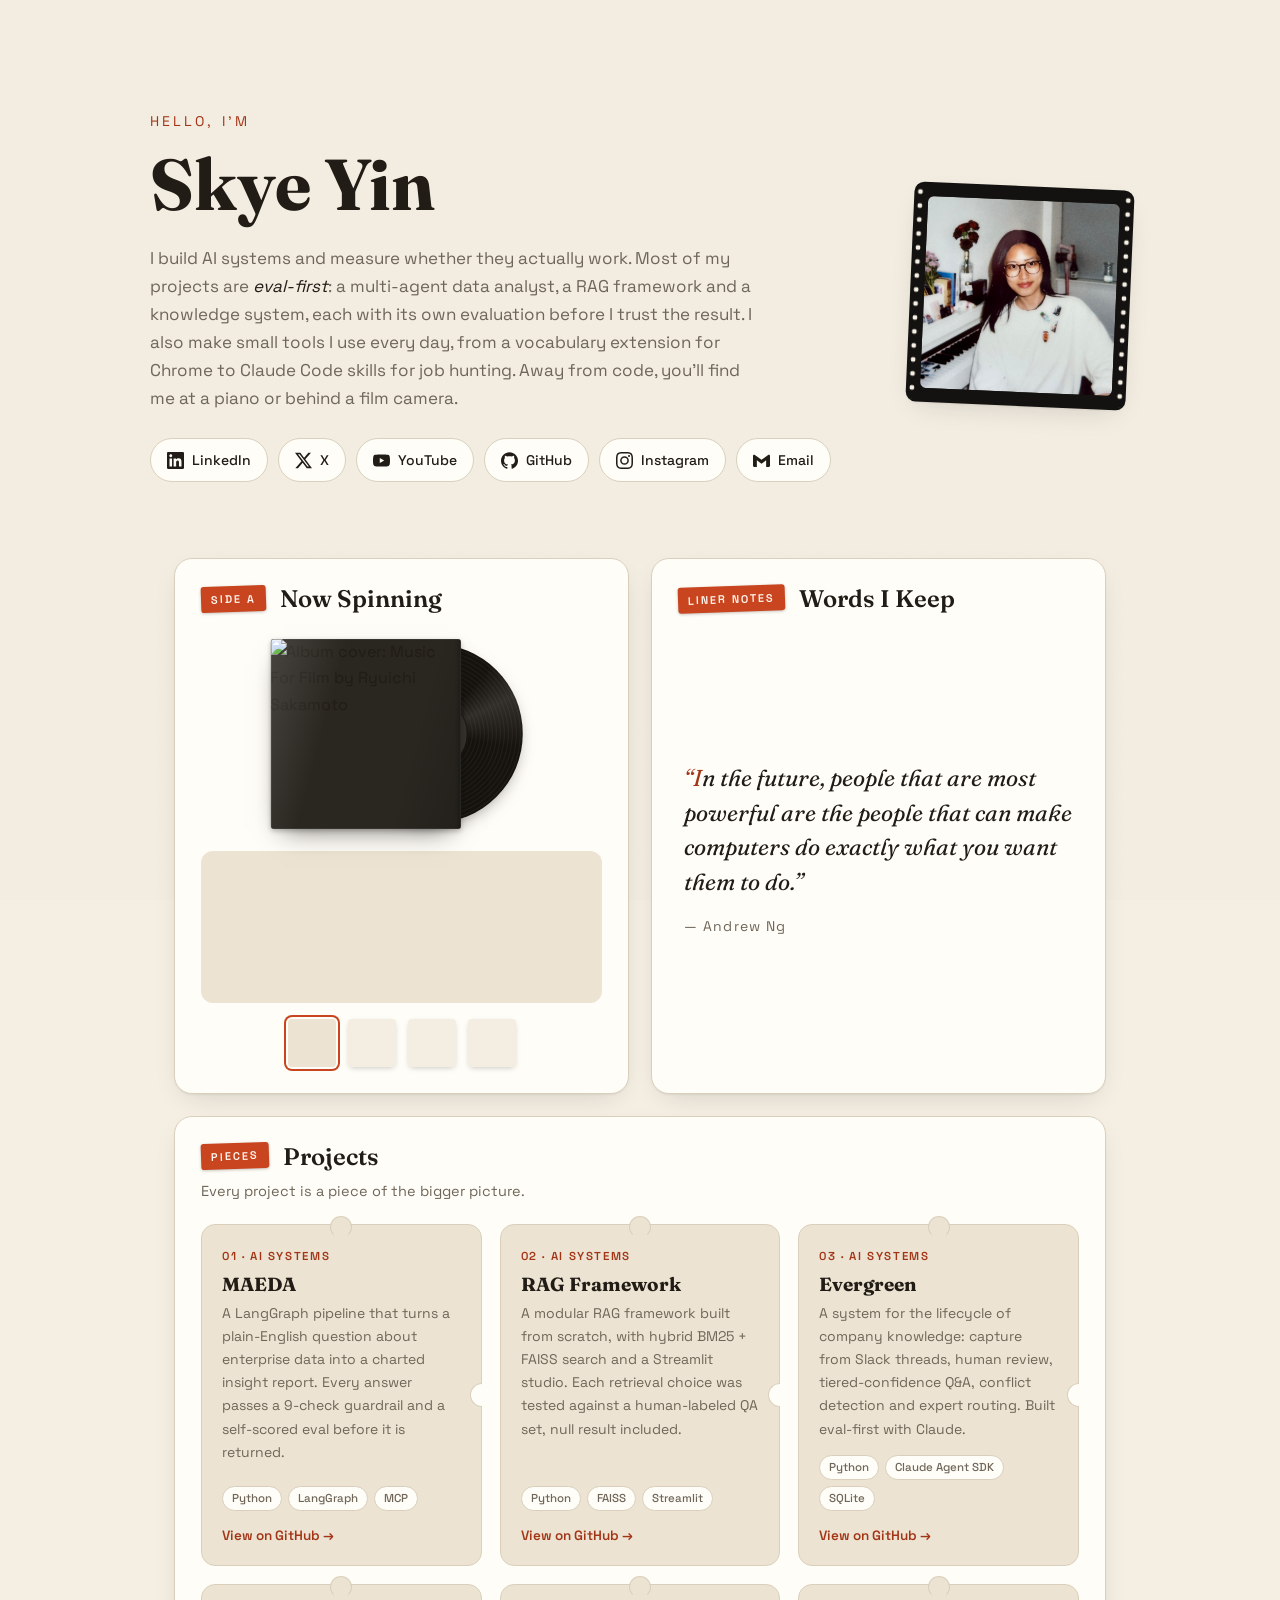
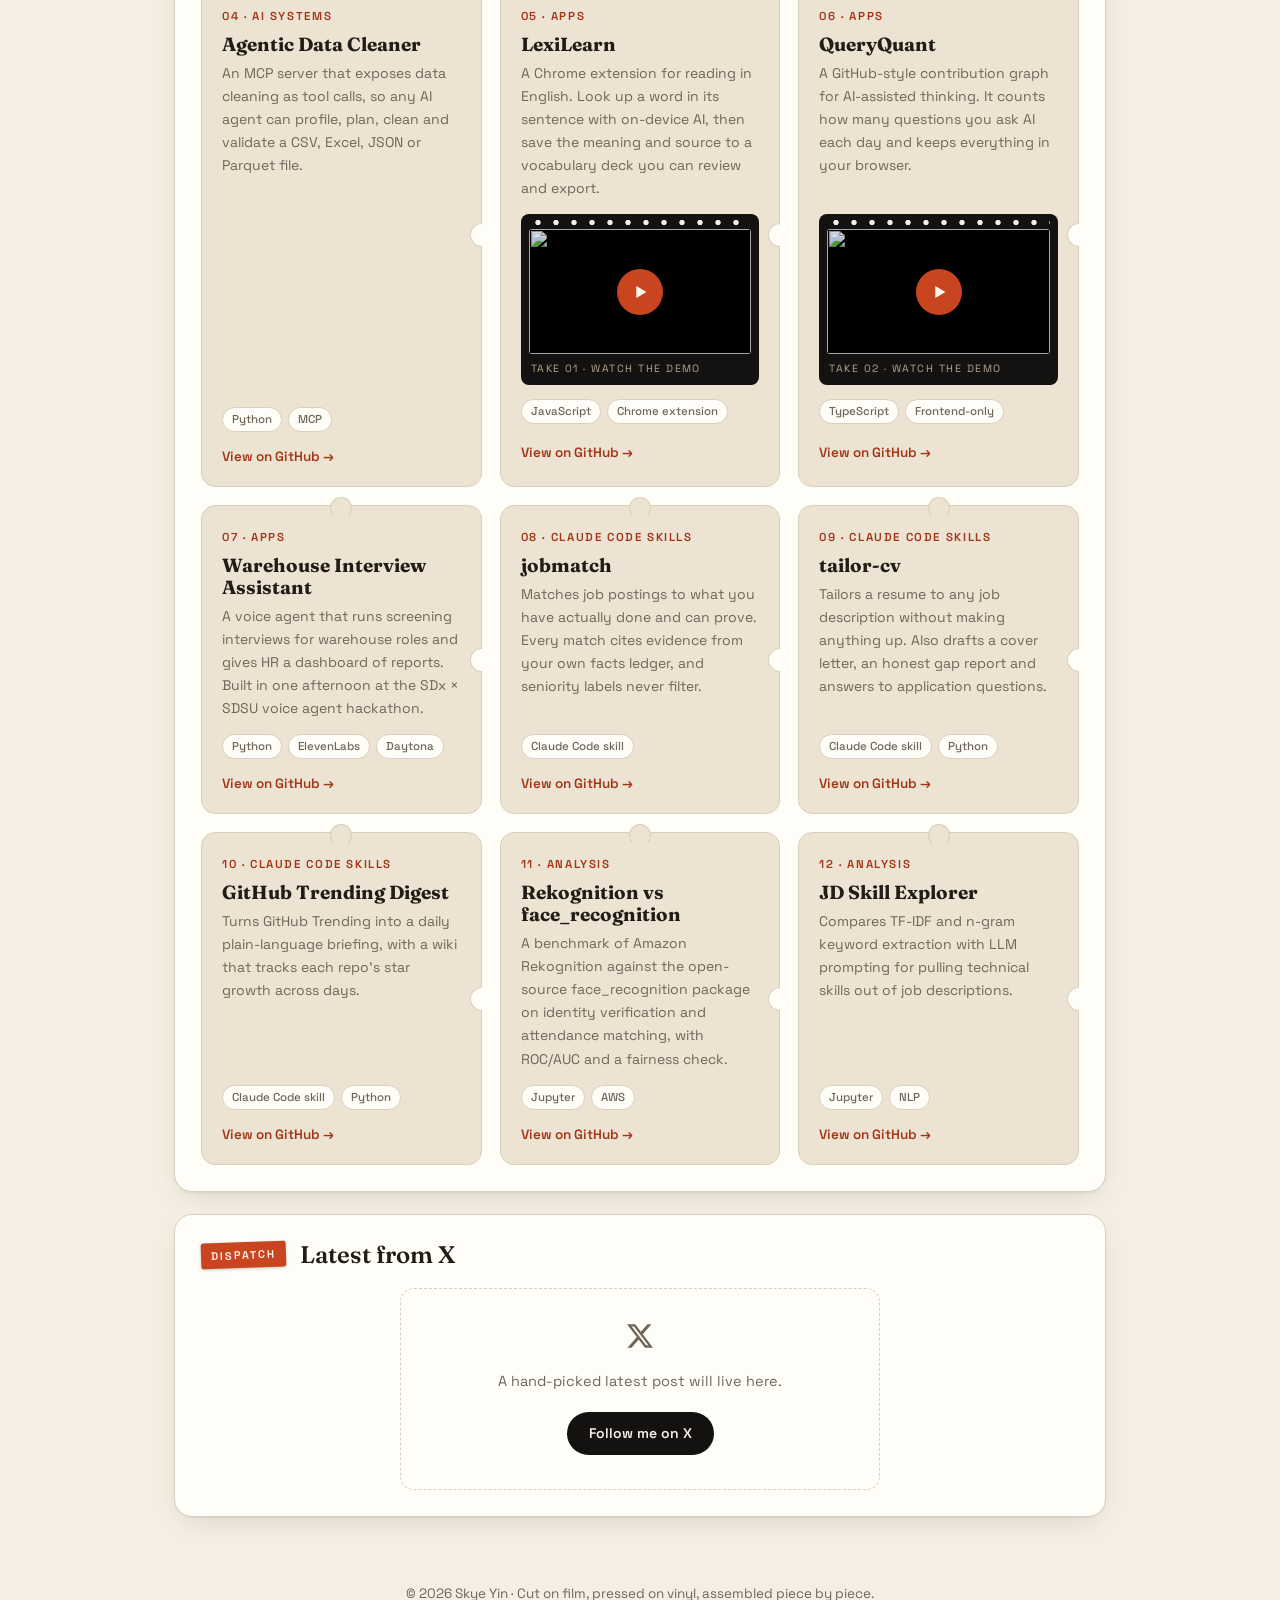
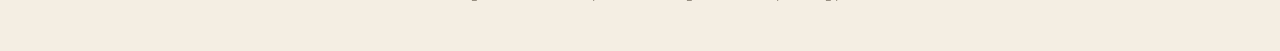
==== index.html @ 6d5aa4b7 "Rewrite bio and move demo videos into their project cards The LexiLearn and QueryQuant demos now sit" ====
<!DOCTYPE html>
<html lang="en">
<head>
  <meta charset="UTF-8">
  <meta name="viewport" content="width=device-width, initial-scale=1.0">
  <title>Skye Yin</title>
  <meta name="description" content="Skye Yin builds eval-first AI systems and small everyday tools. Projects, demo videos and notes.">
  <link rel="preconnect" href="https://fonts.googleapis.com">
  <link rel="preconnect" href="https://fonts.gstatic.com" crossorigin>
  <link rel="preconnect" href="https://i.scdn.co">
  <link href="https://fonts.googleapis.com/css2?family=Fraunces:opsz,wght@9..144,400;9..144,600;9..144,700&family=Space+Grotesk:wght@400;500;600&display=swap" rel="stylesheet">
  <link rel="stylesheet" href="styles.css">
  <link rel="icon" href="data:image/svg+xml,<svg xmlns='http://www.w3.org/2000/svg' viewBox='0 0 100 100'><circle cx='50' cy='50' r='46' fill='%23141210'/><circle cx='50' cy='50' r='16' fill='%23c8451f'/><circle cx='50' cy='50' r='4' fill='%23f4eee3'/></svg>">
</head>
<body>

  <!-- ============ INTRO (minimal, academic-style) ============ -->
  <header class="intro">
    <div class="intro-inner">
      <div class="intro-text">
        <p class="intro-kicker">Hello, I'm</p>
        <h1 class="intro-name">Skye Yin</h1>
        <p class="intro-bio">
          I build AI systems and measure whether they actually work. Most of my
          projects are <em>eval-first</em>: a multi-agent data analyst, a RAG
          framework and a knowledge system, each with its own evaluation before
          I trust the result. I also make small tools I use every day, from a
          vocabulary extension for Chrome to Claude Code skills for job hunting.
          Away from code, you'll find me at a piano or behind a film camera.
        </p>
        <nav class="social-row" aria-label="Social links">
          <a class="social-link" href="https://www.linkedin.com/in/skye-yin/" target="_blank" rel="noopener" aria-label="LinkedIn">
            <svg viewBox="0 0 24 24" aria-hidden="true"><path d="M20.447 20.452h-3.554v-5.569c0-1.328-.027-3.037-1.852-3.037-1.853 0-2.136 1.445-2.136 2.939v5.667H9.351V9h3.414v1.561h.046c.477-.9 1.637-1.85 3.37-1.85 3.601 0 4.267 2.37 4.267 5.455v6.286zM5.337 7.433c-1.144 0-2.063-.926-2.063-2.065 0-1.138.92-2.063 2.063-2.063 1.14 0 2.064.925 2.064 2.063 0 1.139-.925 2.065-2.064 2.065zm1.782 13.019H3.555V9h3.564v11.452zM22.225 0H1.771C.792 0 0 .774 0 1.729v20.542C0 23.227.792 24 1.771 24h20.451C23.2 24 24 23.227 24 22.271V1.729C24 .774 23.2 0 22.225 0z"/></svg>
            <span>LinkedIn</span>
          </a>
          <a class="social-link" href="https://x.com/SkyeYin91895" target="_blank" rel="noopener" aria-label="X (Twitter)">
            <svg viewBox="0 0 24 24" aria-hidden="true"><path d="M18.901 1.153h3.68l-8.04 9.19L24 22.846h-7.406l-5.8-7.584-6.638 7.584H.474l8.6-9.83L0 1.154h7.594l5.243 6.932ZM17.61 20.644h2.039L6.486 3.24H4.298Z"/></svg>
            <span>X</span>
          </a>
          <a class="social-link" href="https://www.youtube.com/@skyefilmcomposer" target="_blank" rel="noopener" aria-label="YouTube">
            <svg viewBox="0 0 24 24" aria-hidden="true"><path d="M23.498 6.186a3.016 3.016 0 0 0-2.122-2.136C19.505 3.545 12 3.545 12 3.545s-7.505 0-9.377.505A3.017 3.017 0 0 0 .502 6.186C0 8.07 0 12 0 12s0 3.93.502 5.814a3.016 3.016 0 0 0 2.122 2.136c1.871.505 9.376.505 9.376.505s7.505 0 9.377-.505a3.015 3.015 0 0 0 2.122-2.136C24 15.93 24 12 24 12s0-3.93-.502-5.814zM9.545 15.568V8.432L15.818 12l-6.273 3.568z"/></svg>
            <span>YouTube</span>
          </a>
          <a class="social-link" href="https://github.com/UrBaneee" target="_blank" rel="noopener" aria-label="GitHub">
            <svg viewBox="0 0 24 24" aria-hidden="true"><path d="M12 .297c-6.63 0-12 5.373-12 12 0 5.303 3.438 9.8 8.205 11.385.6.113.82-.258.82-.577 0-.285-.01-1.04-.015-2.04-3.338.724-4.042-1.61-4.042-1.61C4.422 18.07 3.633 17.7 3.633 17.7c-1.087-.744.084-.729.084-.729 1.205.084 1.838 1.236 1.838 1.236 1.07 1.835 2.809 1.305 3.495.998.108-.776.417-1.305.76-1.605-2.665-.3-5.466-1.332-5.466-5.93 0-1.31.465-2.38 1.235-3.22-.135-.303-.54-1.523.105-3.176 0 0 1.005-.322 3.3 1.23.96-.267 1.98-.399 3-.405 1.02.006 2.04.138 3 .405 2.28-1.552 3.285-1.23 3.285-1.23.645 1.653.24 2.873.12 3.176.765.84 1.23 1.91 1.23 3.22 0 4.61-2.805 5.625-5.475 5.92.42.36.81 1.096.81 2.22 0 1.606-.015 2.896-.015 3.286 0 .315.21.69.825.57C20.565 22.092 24 17.592 24 12.297c0-6.627-5.373-12-12-12"/></svg>
            <span>GitHub</span>
          </a>
          <a class="social-link" href="https://www.instagram.com/skye_filmjournal/" target="_blank" rel="noopener" aria-label="Instagram">
            <svg viewBox="0 0 24 24" aria-hidden="true"><path d="M12 2.163c3.204 0 3.584.012 4.85.07 3.252.148 4.771 1.691 4.919 4.919.058 1.265.069 1.645.069 4.849 0 3.205-.012 3.584-.069 4.849-.149 3.225-1.664 4.771-4.919 4.919-1.266.058-1.644.07-4.85.07-3.204 0-3.584-.012-4.849-.07-3.26-.149-4.771-1.699-4.919-4.92-.058-1.265-.07-1.644-.07-4.849 0-3.204.013-3.583.07-4.849.149-3.227 1.664-4.771 4.919-4.919 1.266-.057 1.645-.069 4.849-.069zm0-2.163c-3.259 0-3.667.014-4.947.072-4.358.2-6.78 2.618-6.98 6.98-.059 1.281-.073 1.689-.073 4.948 0 3.259.014 3.668.072 4.948.2 4.358 2.618 6.78 6.98 6.98 1.281.058 1.689.072 4.948.072 3.259 0 3.668-.014 4.948-.072 4.354-.2 6.782-2.618 6.979-6.98.059-1.28.073-1.689.073-4.948 0-3.259-.014-3.667-.072-4.947-.196-4.354-2.617-6.78-6.979-6.98-1.281-.059-1.69-.073-4.949-.073zM12 5.838a6.162 6.162 0 1 0 0 12.324 6.162 6.162 0 0 0 0-12.324zm0 10.162a4 4 0 1 1 0-8 4 4 0 0 1 0 8zm6.406-11.845a1.44 1.44 0 1 0 0 2.881 1.44 1.44 0 0 0 0-2.881z"/></svg>
            <span>Instagram</span>
          </a>
          <a class="social-link" href="mailto:tianyi.yin@outlook.com" aria-label="Email">
            <svg viewBox="0 0 24 24" aria-hidden="true"><path d="M24 5.457v13.909c0 .904-.732 1.636-1.636 1.636h-3.819V11.73L12 16.64l-6.545-4.91v9.273H1.636A1.636 1.636 0 0 1 0 19.366V5.457c0-.904.732-1.636 1.636-1.636h.541L12 11.095l9.823-7.274h.541c.904 0 1.636.732 1.636 1.636z"/></svg>
            <span>Email</span>
          </a>
        </nav>
      </div>
      <div class="intro-portrait">
        <div class="portrait-frame">
          <img src="portrait.jpg" alt="Skye Yin">
        </div>
      </div>
    </div>
  </header>

  <!-- ============ BENTO GRID ============ -->
  <main class="bento">

    <!-- Vinyl record -->
    <section class="card card-vinyl reveal" aria-labelledby="vinyl-title">
      <div class="card-label">
        <span class="label-tape">SIDE A</span>
        <h2 id="vinyl-title">Now Spinning</h2>
      </div>
      <div class="record" id="record">
        <div class="record-slot" aria-hidden="true">
          <div class="vinyl">
            <div class="vinyl-sheen"></div>
            <div class="vinyl-label" id="vinyl-label"></div>
            <div class="vinyl-hole"></div>
          </div>
        </div>
        <div class="record-sleeve">
          <img id="record-cover" src="https://i.scdn.co/image/ab67616d0000b2737f93d0fcc5852192890f7918" alt="Album cover: Music For Film by Ryuichi Sakamoto" width="640" height="640">
        </div>
      </div>
      <div class="spotify-frame">
        <div id="spotify-embed"></div>
      </div>
      <div class="crate" id="crate" role="group" aria-label="Pick a record from the crate"></div>
    </section>

    <!-- Quote card -->
    <section class="card card-quote reveal" aria-labelledby="quote-title">
      <div class="card-label">
        <span class="label-tape">LINER NOTES</span>
        <h2 id="quote-title">Words I Keep</h2>
      </div>
      <blockquote class="quote">
        <p>&ldquo;In the future, people that are most powerful are the people that can make computers do exactly what you want them to do.&rdquo;</p>
        <cite>— Andrew Ng</cite>
      </blockquote>
    </section>

    <!-- Puzzle projects (spans full width) -->
    <section class="card card-projects reveal" aria-labelledby="projects-title">
      <div class="card-label">
        <span class="label-tape">PIECES</span>
        <h2 id="projects-title">Projects</h2>
      </div>
      <p class="projects-hint">Every project is a piece of the bigger picture.</p>
      <div class="puzzle-grid">
        <a class="puzzle-piece" href="https://github.com/UrBaneee/MAEDA" target="_blank" rel="noopener">
          <span class="piece-index">01 · AI Systems</span>
          <h3>MAEDA</h3>
          <p>A LangGraph pipeline that turns a plain-English question about enterprise data into a charted insight report. Every answer passes a 9-check guardrail and a self-scored eval before it is returned.</p>
          <ul class="piece-tags"><li>Python</li><li>LangGraph</li><li>MCP</li></ul>
          <span class="piece-cta">View on GitHub →</span>
        </a>
        <a class="puzzle-piece" href="https://github.com/UrBaneee/rag-framework" target="_blank" rel="noopener">
          <span class="piece-index">02 · AI Systems</span>
          <h3>RAG Framework</h3>
          <p>A modular RAG framework built from scratch, with hybrid BM25 + FAISS search and a Streamlit studio. Each retrieval choice was tested against a human-labeled QA set, null result included.</p>
          <ul class="piece-tags"><li>Python</li><li>FAISS</li><li>Streamlit</li></ul>
          <span class="piece-cta">View on GitHub →</span>
        </a>
        <a class="puzzle-piece" href="https://github.com/UrBaneee/Evergreen" target="_blank" rel="noopener">
          <span class="piece-index">03 · AI Systems</span>
          <h3>Evergreen</h3>
          <p>A system for the lifecycle of company knowledge: capture from Slack threads, human review, tiered-confidence Q&amp;A, conflict detection and expert routing. Built eval-first with Claude.</p>
          <ul class="piece-tags"><li>Python</li><li>Claude Agent SDK</li><li>SQLite</li></ul>
          <span class="piece-cta">View on GitHub →</span>
        </a>
        <a class="puzzle-piece" href="https://github.com/UrBaneee/agentic-data-cleaner-v2" target="_blank" rel="noopener">
          <span class="piece-index">04 · AI Systems</span>
          <h3>Agentic Data Cleaner</h3>
          <p>An MCP server that exposes data cleaning as tool calls, so any AI agent can profile, plan, clean and validate a CSV, Excel, JSON or Parquet file.</p>
          <ul class="piece-tags"><li>Python</li><li>MCP</li></ul>
          <span class="piece-cta">View on GitHub →</span>
        </a>
        <article class="puzzle-piece has-video">
          <span class="piece-index">05 · Apps</span>
          <h3>LexiLearn</h3>
          <p>A Chrome extension for reading in English. Look up a word in its sentence with on-device AI, then save the meaning and source to a vocabulary deck you can review and export.</p>
          <button type="button" class="piece-video" data-video="janSgbKTwv8" data-caption="TAKE 01 · LexiLearn" aria-label="Watch the LexiLearn demo video">
            <span class="film-holes film-holes-sm" aria-hidden="true"></span>
            <span class="piece-video-frame">
              <img src="https://i.ytimg.com/vi/janSgbKTwv8/maxresdefault.jpg" alt="" width="1280" height="720" loading="lazy">
              <span class="piece-video-play" aria-hidden="true"><svg viewBox="0 0 24 24"><path d="M8 5.5v13l11-6.5z"/></svg></span>
            </span>
            <span class="piece-video-caption" aria-hidden="true">TAKE 01 · Watch the demo</span>
          </button>
          <ul class="piece-tags"><li>JavaScript</li><li>Chrome extension</li></ul>
          <a class="piece-cta" href="https://github.com/UrBaneee/lexilearn-extension-v0.3.3" target="_blank" rel="noopener">View on GitHub →</a>
        </article>
        <article class="puzzle-piece has-video">
          <span class="piece-index">06 · Apps</span>
          <h3>QueryQuant</h3>
          <p>A GitHub-style contribution graph for AI-assisted thinking. It counts how many questions you ask AI each day and keeps everything in your browser.</p>
          <button type="button" class="piece-video" data-video="Q6UUWAXrX4A" data-caption="TAKE 02 · QueryQuant" aria-label="Watch the QueryQuant demo video">
            <span class="film-holes film-holes-sm" aria-hidden="true"></span>
            <span class="piece-video-frame">
              <img src="https://i.ytimg.com/vi/Q6UUWAXrX4A/maxresdefault.jpg" alt="" width="1280" height="720" loading="lazy">
              <span class="piece-video-play" aria-hidden="true"><svg viewBox="0 0 24 24"><path d="M8 5.5v13l11-6.5z"/></svg></span>
            </span>
            <span class="piece-video-caption" aria-hidden="true">TAKE 02 · Watch the demo</span>
          </button>
          <ul class="piece-tags"><li>TypeScript</li><li>Frontend-only</li></ul>
          <a class="piece-cta" href="https://github.com/UrBaneee/queryquant" target="_blank" rel="noopener">View on GitHub →</a>
        </article>
        <a class="puzzle-piece" href="https://github.com/UrBaneee/warehouse-interview-assistant" target="_blank" rel="noopener">
          <span class="piece-index">07 · Apps</span>
          <h3>Warehouse Interview Assistant</h3>
          <p>A voice agent that runs screening interviews for warehouse roles and gives HR a dashboard of reports. Built in one afternoon at the SDx × SDSU voice agent hackathon.</p>
          <ul class="piece-tags"><li>Python</li><li>ElevenLabs</li><li>Daytona</li></ul>
          <span class="piece-cta">View on GitHub →</span>
        </a>
        <a class="puzzle-piece" href="https://github.com/UrBaneee/job-match-skill" target="_blank" rel="noopener">
          <span class="piece-index">08 · Claude Code Skills</span>
          <h3>jobmatch</h3>
          <p>Matches job postings to what you have actually done and can prove. Every match cites evidence from your own facts ledger, and seniority labels never filter.</p>
          <ul class="piece-tags"><li>Claude Code skill</li></ul>
          <span class="piece-cta">View on GitHub →</span>
        </a>
        <a class="puzzle-piece" href="https://github.com/UrBaneee/tailor-cv" target="_blank" rel="noopener">
          <span class="piece-index">09 · Claude Code Skills</span>
          <h3>tailor-cv</h3>
          <p>Tailors a resume to any job description without making anything up. Also drafts a cover letter, an honest gap report and answers to application questions.</p>
          <ul class="piece-tags"><li>Claude Code skill</li><li>Python</li></ul>
          <span class="piece-cta">View on GitHub →</span>
        </a>
        <a class="puzzle-piece" href="https://github.com/UrBaneee/github-trending" target="_blank" rel="noopener">
          <span class="piece-index">10 · Claude Code Skills</span>
          <h3>GitHub Trending Digest</h3>
          <p>Turns GitHub Trending into a daily plain-language briefing, with a wiki that tracks each repo&#x27;s star growth across days.</p>
          <ul class="piece-tags"><li>Claude Code skill</li><li>Python</li></ul>
          <span class="piece-cta">View on GitHub →</span>
        </a>
        <a class="puzzle-piece" href="https://github.com/UrBaneee/aws-rekognition-vs-face-recognition" target="_blank" rel="noopener">
          <span class="piece-index">11 · Analysis</span>
          <h3>Rekognition vs face_recognition</h3>
          <p>A benchmark of Amazon Rekognition against the open-source face_recognition package on identity verification and attendance matching, with ROC/AUC and a fairness check.</p>
          <ul class="piece-tags"><li>Jupyter</li><li>AWS</li></ul>
          <span class="piece-cta">View on GitHub →</span>
        </a>
        <a class="puzzle-piece" href="https://github.com/UrBaneee/jd-skill-explorer" target="_blank" rel="noopener">
          <span class="piece-index">12 · Analysis</span>
          <h3>JD Skill Explorer</h3>
          <p>Compares TF-IDF and n-gram keyword extraction with LLM prompting for pulling technical skills out of job descriptions.</p>
          <ul class="piece-tags"><li>Jupyter</li><li>NLP</li></ul>
          <span class="piece-cta">View on GitHub →</span>
        </a>
      </div>
    </section>

    <!-- Latest from X -->
    <section class="card card-x reveal" aria-labelledby="x-title">
      <div class="card-label">
        <span class="label-tape">DISPATCH</span>
        <h2 id="x-title">Latest from X</h2>
      </div>
      <!--
        HOW TO SHOW A TWEET HERE:
        1. Open your tweet on x.com → ⋯ menu → "Embed post" (or use publish.twitter.com)
        2. Paste the <blockquote class="twitter-tweet">…</blockquote> code inside .x-embed below
        3. Keep the widgets.js script tag at the bottom of this file
      -->
      <div class="x-embed">
        <div class="x-placeholder">
          <svg viewBox="0 0 24 24" aria-hidden="true"><path d="M18.901 1.153h3.68l-8.04 9.19L24 22.846h-7.406l-5.8-7.584-6.638 7.584H.474l8.6-9.83L0 1.154h7.594l5.243 6.932ZM17.61 20.644h2.039L6.486 3.24H4.298Z"/></svg>
          <p>A hand-picked latest post will live here.</p>
          <a class="x-follow" href="https://x.com/SkyeYin91895" target="_blank" rel="noopener">Follow me on X</a>
        </div>
      </div>
    </section>

  </main>

  <!-- Screening room: demo videos open here -->
  <dialog class="screening" id="screening" aria-labelledby="screening-caption">
    <div class="film-strip">
      <div class="film-holes" aria-hidden="true"></div>
      <div class="frame-media" id="screening-media"></div>
      <div class="screening-bar">
        <p id="screening-caption"></p>
        <button type="button" class="screening-close" id="screening-close" autofocus>Close</button>
      </div>
      <div class="film-holes" aria-hidden="true"></div>
    </div>
  </dialog>

  <footer class="footer">
    <p>© 2026 Skye Yin · Cut on film, pressed on vinyl, assembled piece by piece.</p>
  </footer>

  <script src="script.js"></script>
  <script async src="https://open.spotify.com/embed/iframe-api/v1"></script>
  <!-- Needed only when a real tweet embed is pasted into .x-embed -->
  <script async src="https://platform.twitter.com/widgets.js" charset="utf-8"></script>
</body>
</html>
---- styles.css ----
/* ============ Retro analog theme ============ */
:root {
  --paper: #f4eee3;
  --paper-deep: #ece3d2;
  --card: #fffdf7;
  --ink: #211d16;
  --muted: #6f6659;
  --accent: #c8451f;
  --accent-ink: #a33517;
  --line: #d9cfbc;
  --black: #141210;
  --radius: 18px;
  --shadow: 0 1px 2px rgba(33, 29, 22, 0.06), 0 10px 30px -12px rgba(33, 29, 22, 0.18);
}

* { margin: 0; padding: 0; box-sizing: border-box; }

html { scroll-behavior: smooth; }

body {
  font-family: "Space Grotesk", system-ui, sans-serif;
  background:
    radial-gradient(1100px 500px at 85% -10%, rgba(200, 69, 31, 0.07), transparent 60%),
    var(--paper);
  color: var(--ink);
  line-height: 1.65;
  min-height: 100vh;
}

/* subtle paper grain */
body::before {
  content: "";
  position: fixed;
  inset: 0;
  pointer-events: none;
  opacity: 0.5;
  background-image: url("data:image/svg+xml,%3Csvg xmlns='http://www.w3.org/2000/svg' width='120' height='120'%3E%3Cfilter id='n'%3E%3CfeTurbulence type='fractalNoise' baseFrequency='0.9' numOctaves='2'/%3E%3CfeColorMatrix values='0 0 0 0 0 0 0 0 0 0 0 0 0 0 0 0 0 0 0.03 0'/%3E%3C/filter%3E%3Crect width='120' height='120' filter='url(%23n)'/%3E%3C/svg%3E");
  z-index: 1;
}

h1, h2, h3 { font-family: "Fraunces", Georgia, serif; line-height: 1.15; }

a { color: var(--accent-ink); }

/* ============ Intro ============ */
.intro { padding: clamp(48px, 9vw, 110px) 24px 12px; position: relative; z-index: 2; }

.intro-inner {
  max-width: 980px;
  margin: 0 auto;
  display: flex;
  align-items: center;
  gap: clamp(28px, 6vw, 72px);
}

.intro-text { flex: 1 1 auto; }

.intro-kicker {
  font-size: 14px;
  letter-spacing: 0.22em;
  text-transform: uppercase;
  color: var(--accent-ink);
  margin-bottom: 10px;
}

.intro-name {
  font-size: clamp(42px, 7vw, 72px);
  font-weight: 700;
  margin-bottom: 18px;
}

.intro-bio {
  max-width: 56ch;
  font-size: 17px;
  color: var(--muted);
  margin-bottom: 26px;
}
.intro-bio em { color: var(--ink); font-style: italic; }

.social-row { display: flex; flex-wrap: wrap; gap: 10px; }

.social-link {
  display: inline-flex;
  align-items: center;
  gap: 8px;
  padding: 9px 16px;
  min-height: 44px;
  border: 1px solid var(--line);
  border-radius: 999px;
  background: var(--card);
  color: var(--ink);
  text-decoration: none;
  font-size: 14px;
  font-weight: 500;
  cursor: pointer;
  transition: border-color 0.2s ease, background 0.2s ease, color 0.2s ease;
}
.social-link svg { width: 17px; height: 17px; fill: currentColor; }
.social-link:hover { border-color: var(--accent); color: var(--accent-ink); background: #fff; }
.social-link:focus-visible,
a:focus-visible, button:focus-visible {
  outline: 2px solid var(--accent);
  outline-offset: 3px;
}

/* portrait framed like a film slide */
.intro-portrait { flex: 0 0 auto; }

.portrait-frame {
  width: clamp(150px, 22vw, 220px);
  aspect-ratio: 1;
  background: var(--black);
  border-radius: 10px;
  padding: 14px;
  box-shadow: var(--shadow);
  transform: rotate(2.5deg);
  position: relative;
}
.portrait-frame::before,
.portrait-frame::after {
  content: "";
  position: absolute;
  top: 3px; bottom: 3px;
  width: 8px;
  background-image: radial-gradient(circle at 50% 50%, var(--paper) 2.4px, transparent 2.6px);
  background-size: 8px 14px;
  background-repeat: repeat-y;
}
.portrait-frame::before { left: 2px; }
.portrait-frame::after { right: 2px; }

.portrait-placeholder {
  width: 100%; height: 100%;
  border-radius: 6px;
  background: linear-gradient(145deg, #2e2a23, #1a1712);
  display: flex;
  align-items: center;
  justify-content: center;
}
.portrait-placeholder svg { width: 44%; height: 44%; fill: #57503f; }
.portrait-frame img {
  width: 100%; height: 100%;
  object-fit: cover;
  border-radius: 6px;
  display: block;
}

/* ============ Bento grid ============ */
.bento {
  position: relative;
  z-index: 2;
  max-width: 980px;
  margin: 0 auto;
  padding: clamp(36px, 6vw, 64px) 24px 40px;
  display: grid;
  grid-template-columns: repeat(2, 1fr);
  gap: 22px;
}

.card {
  background: var(--card);
  border: 1px solid var(--line);
  border-radius: var(--radius);
  padding: 26px;
  box-shadow: var(--shadow);
}

.card-projects { grid-column: 1 / -1; }

.card-label {
  display: flex;
  align-items: center;
  gap: 14px;
  margin-bottom: 20px;
}
.card-label h2 { font-size: 24px; font-weight: 600; }

.label-tape {
  white-space: nowrap;
  font-size: 11px;
  font-weight: 600;
  letter-spacing: 0.18em;
  padding: 4px 10px;
  background: var(--accent);
  color: #fff8f0;
  border-radius: 3px;
  transform: rotate(-2deg);
  box-shadow: 0 1px 3px rgba(33, 29, 22, 0.25);
}

/* ---- Film strip ---- */
.film-strip {
  background: var(--black);
  border-radius: 12px;
  padding: 6px 18px;
  overflow: hidden;
}

.film-holes {
  height: 22px;
  background-image: radial-gradient(circle at 50% 50%, var(--paper) 0, var(--paper) 4.5px, transparent 5px);
  background-size: 34px 22px;
  background-position: 0 50%;
  background-repeat: repeat-x;
}

.film-holes-sm {
  height: 13px;
  background-image: radial-gradient(circle at 50% 50%, var(--paper) 0, var(--paper) 2.4px, transparent 2.9px);
  background-size: 18px 13px;
}

.frame-media {
  aspect-ratio: 16 / 9;
  border-radius: 4px;
  overflow: hidden;
  background: #000;
  border: 2px solid #2c2822;
}
.frame-media iframe { width: 100%; height: 100%; border: 0; display: block; }

/* demo video thumbnail inside a project card */
.piece-video {
  display: block;
  width: 100%;
  margin: 0 0 14px;
  padding: 2px 8px 0;
  border: 0;
  border-radius: 8px;
  background: var(--black);
  font: inherit;
  text-align: left;
  cursor: pointer;
}
.piece-video > span { display: block; }
.piece-video-frame {
  position: relative;
  aspect-ratio: 16 / 9;
  border-radius: 3px;
  overflow: hidden;
  background: #000;
}
.piece-video-frame img {
  width: 100%;
  height: 100%;
  object-fit: cover;
  display: block;
  opacity: 0.88;
  transition: opacity 0.2s ease;
}
.piece-video:hover .piece-video-frame img { opacity: 1; }
.piece-video-play {
  position: absolute;
  inset: 0;
  margin: auto;
  width: 46px;
  height: 46px;
  border-radius: 50%;
  background: var(--accent);
  display: flex;
  align-items: center;
  justify-content: center;
  box-shadow: 0 4px 12px rgba(0, 0, 0, 0.45);
  transition: background 0.2s ease;
}
.piece-video:hover .piece-video-play { background: var(--accent-ink); }
.piece-video-play svg { width: 22px; height: 22px; fill: #fff8f0; }
.piece-video-caption {
  font-size: 10.5px;
  letter-spacing: 0.14em;
  text-transform: uppercase;
  color: #b0a58d;
  padding: 6px 2px 7px;
}

/* screening room dialog */
.screening {
  width: min(940px, 94vw);
  margin: auto;
  padding: 0;
  border: 0;
  background: transparent;
  overflow: visible;
}
.screening::backdrop { background: rgba(20, 18, 16, 0.78); }
.screening .film-strip { box-shadow: 0 30px 80px -20px rgba(0, 0, 0, 0.7); }
.screening-bar {
  display: flex;
  align-items: center;
  justify-content: space-between;
  gap: 12px;
  padding: 4px 2px 0;
}
.screening-bar p {
  font-size: 11px;
  letter-spacing: 0.16em;
  text-transform: uppercase;
  color: #b0a58d;
}
.screening-close {
  min-height: 40px;
  padding: 6px 14px;
  border: 1px solid #4a4436;
  border-radius: 999px;
  background: transparent;
  color: #f4eee3;
  font: inherit;
  font-size: 13px;
  font-weight: 500;
  cursor: pointer;
  transition: background 0.2s ease, border-color 0.2s ease;
}
.screening-close:hover { background: #2c2822; border-color: #6f6659; }

/* ---- Vinyl ---- */
.card-vinyl { display: flex; flex-direction: column; }

/* a record sleeve with the disc sliding out of its right edge */
.record {
  --size: clamp(150px, 46vw, 190px);
  position: relative;
  width: var(--size);
  height: var(--size);
  margin: 6px auto 22px;
  transform: translateX(-19%);
}

.record-sleeve {
  position: absolute;
  inset: 0;
  z-index: 2;
  border-radius: 3px;
  overflow: hidden;
  background: #2a2620;
  box-shadow:
    0 12px 26px -12px rgba(20, 18, 16, 0.6),
    0 2px 5px rgba(20, 18, 16, 0.25);
}
.record-sleeve img {
  width: 100%;
  height: 100%;
  object-fit: cover;
  display: block;
}
/* paper edge + soft sheen so it reads as a printed sleeve */
.record-sleeve::after {
  content: "";
  position: absolute;
  inset: 0;
  pointer-events: none;
  background: linear-gradient(105deg, rgba(255, 255, 255, 0.14) 0%, transparent 32%, transparent 70%, rgba(0, 0, 0, 0.16) 100%);
  box-shadow: inset 0 0 0 1px rgba(255, 255, 255, 0.08), inset -3px 0 4px -2px rgba(0, 0, 0, 0.45);
}

.record-slot {
  position: absolute;
  top: 3%;
  left: 3%;
  width: 94%;
  height: 94%;
  z-index: 1;
  transform: translateX(38%);
  transition: transform 0.42s cubic-bezier(0.3, 0.7, 0.3, 1);
}
.record.is-playing .record-slot { transform: translateX(54%); }
.record.is-swapping .record-slot { transform: translateX(2%); }
.record-sleeve img { transition: opacity 0.2s ease; }
.record.is-swapping .record-sleeve img { opacity: 0.35; }

.vinyl {
  width: 100%;
  height: 100%;
  border-radius: 50%;
  position: relative;
  background:
    repeating-radial-gradient(circle at 50% 50%,
      #16130f 0px, #16130f 2px, #221e17 3px, #16130f 4px);
  box-shadow: 0 6px 18px -8px rgba(20, 18, 16, 0.6);
  animation: spin 3.4s linear infinite;
  animation-play-state: paused;
}
.record.is-playing .vinyl { animation-play-state: running; }

.vinyl-sheen {
  position: absolute; inset: 0;
  border-radius: 50%;
  background: conic-gradient(from 40deg,
    transparent 0deg, rgba(255, 250, 235, 0.12) 25deg, transparent 60deg,
    transparent 180deg, rgba(255, 250, 235, 0.08) 205deg, transparent 240deg);
}
.vinyl-label {
  position: absolute; inset: 0;
  margin: auto;
  width: 38%; height: 38%;
  border-radius: 50%;
  background: #3a342a center / cover no-repeat;
  box-shadow: 0 0 0 2px rgba(20, 18, 16, 0.5);
}
.vinyl-hole {
  position: absolute; inset: 0;
  margin: auto;
  width: 5%; height: 5%;
  border-radius: 50%;
  background: var(--card);
  box-shadow: inset 0 1px 2px rgba(0, 0, 0, 0.5);
}

@keyframes spin { to { transform: rotate(360deg); } }

.spotify-frame {
  min-height: 152px;
  border-radius: 12px;
  overflow: hidden;
  background: var(--paper-deep);
}
.spotify-frame iframe {
  display: block;
  width: 100%;
  height: 152px;
  border: 0;
}

.crate {
  display: flex;
  justify-content: center;
  gap: 12px;
  margin-top: 16px;
}
.crate-disc {
  width: 48px;
  height: 48px;
  border-radius: 4px;
  border: 0;
  padding: 0;
  cursor: pointer;
  background: var(--paper-deep) center / cover no-repeat;
  box-shadow: 0 2px 6px -2px rgba(20, 18, 16, 0.5);
  opacity: 0.55;
  transition: opacity 0.2s ease, box-shadow 0.2s ease;
}
.crate-disc:hover { opacity: 1; }
.crate-disc.is-active {
  opacity: 1;
  box-shadow: 0 0 0 2px var(--card), 0 0 0 4px var(--accent);
}

/* ---- Quote ---- */
.card-quote { display: flex; flex-direction: column; }

.quote {
  flex: 1;
  display: flex;
  flex-direction: column;
  justify-content: center;
  gap: 16px;
  padding: 8px 6px;
}
.quote p {
  font-family: "Fraunces", Georgia, serif;
  font-size: clamp(19px, 2.2vw, 23px);
  font-weight: 400;
  font-style: italic;
  line-height: 1.5;
}
.quote p::first-letter { color: var(--accent-ink); }
.quote cite {
  font-style: normal;
  font-size: 14px;
  letter-spacing: 0.08em;
  color: var(--muted);
}

/* ---- Puzzle projects ---- */
.projects-hint {
  font-size: 14.5px;
  color: var(--muted);
  margin: -10px 0 20px;
}

.puzzle-grid {
  display: grid;
  grid-template-columns: repeat(3, 1fr);
  gap: 18px;
}

.puzzle-piece {
  position: relative;
  display: flex;
  flex-direction: column;
  padding: 22px 20px 18px;
  background: var(--paper-deep);
  border: 1px solid var(--line);
  border-radius: 14px;
  text-decoration: none;
  color: var(--ink);
  cursor: pointer;
  overflow: visible;
  transition: background 0.2s ease, border-color 0.2s ease, box-shadow 0.2s ease;
}
/* puzzle knobs: one out the top, one socket notch on the right */
.puzzle-piece::before {
  content: "";
  position: absolute;
  top: -9px;
  left: 50%;
  transform: translateX(-50%);
  width: 20px; height: 20px;
  border-radius: 50%;
  background: inherit;
  border: 1px solid var(--line);
  border-bottom-color: transparent;
}
.puzzle-piece::after {
  content: "";
  position: absolute;
  right: -1px;
  top: 50%;
  transform: translateY(-50%);
  width: 11px; height: 22px;
  border-radius: 22px 0 0 22px;
  background: var(--card);
  border: 1px solid var(--line);
  border-right: none;
}
.puzzle-piece:hover {
  background: #fff;
  border-color: var(--accent);
  box-shadow: 0 8px 20px -10px rgba(200, 69, 31, 0.35);
}
.puzzle-piece:hover::before { background: #fff; border-color: var(--accent); border-bottom-color: transparent; }

.piece-index {
  font-size: 11.5px;
  font-weight: 600;
  letter-spacing: 0.14em;
  text-transform: uppercase;
  color: var(--accent-ink);
}
.puzzle-piece h3 { font-size: 19px; margin: 8px 0 6px; }
.puzzle-piece p { font-size: 14px; color: var(--muted); margin-bottom: 14px; }
.piece-tags {
  list-style: none;
  display: flex;
  flex-wrap: wrap;
  gap: 6px;
  margin: auto 0 14px;
}
.piece-tags li {
  font-size: 11.5px;
  font-weight: 500;
  padding: 2px 9px;
  border: 1px solid var(--line);
  border-radius: 999px;
  background: var(--card);
  color: var(--muted);
}
.piece-cta { font-size: 13.5px; font-weight: 600; color: var(--accent-ink); text-decoration: none; }
a.piece-cta { align-self: flex-start; padding: 4px 0; }
a.piece-cta:hover { text-decoration: underline; }
.puzzle-piece.has-video { cursor: default; }
.puzzle-piece.has-video .piece-tags { margin-top: 0; }
.puzzle-piece.has-video .piece-video { margin-top: auto; }

.piece-empty { opacity: 0.75; }
.piece-empty h3 { color: var(--muted); }

/* ---- X card ---- */
.card-x { grid-column: 1 / -1; }

.x-embed { display: flex; justify-content: center; }
.x-embed .twitter-tweet { margin: 0 auto !important; }

.x-placeholder {
  width: 100%;
  max-width: 480px;
  text-align: center;
  border: 1.5px dashed var(--line);
  border-radius: 14px;
  padding: 34px 24px;
  color: var(--muted);
}
.x-placeholder svg { width: 26px; height: 26px; fill: var(--muted); margin-bottom: 12px; }
.x-placeholder p { font-size: 14.5px; margin-bottom: 18px; }

.x-follow {
  display: inline-block;
  padding: 10px 22px;
  background: var(--black);
  color: #f6f1e7;
  border-radius: 999px;
  text-decoration: none;
  font-size: 14px;
  font-weight: 600;
  cursor: pointer;
  transition: background 0.2s ease;
}
.x-follow:hover { background: var(--accent-ink); }

/* ============ Footer ============ */
.footer {
  position: relative;
  z-index: 2;
  text-align: center;
  padding: 26px 24px 46px;
  font-size: 13.5px;
  color: var(--muted);
}

/* ============ Scroll reveal ============ */
.reveal {
  opacity: 0;
  transform: translateY(18px);
  transition: opacity 0.6s ease, transform 0.6s ease;
}
.reveal.is-visible { opacity: 1; transform: none; }

/* ============ Reduced motion ============ */
@media (prefers-reduced-motion: reduce) {
  html { scroll-behavior: auto; }
  .vinyl { animation: none; }
  .record-slot, .record-sleeve img { transition: none; }
  .reveal { opacity: 1; transform: none; transition: none; }
}

/* ============ Responsive ============ */
@media (max-width: 860px) {
  .puzzle-grid { grid-template-columns: repeat(2, 1fr); }
}

@media (max-width: 720px) {
  .intro-inner { flex-direction: column-reverse; align-items: flex-start; }
  .portrait-frame { transform: rotate(2.5deg); width: 150px; }
  .bento { grid-template-columns: 1fr; }
}

@media (max-width: 520px) {
  .puzzle-grid { grid-template-columns: 1fr; }
  .card { padding: 20px; }
}
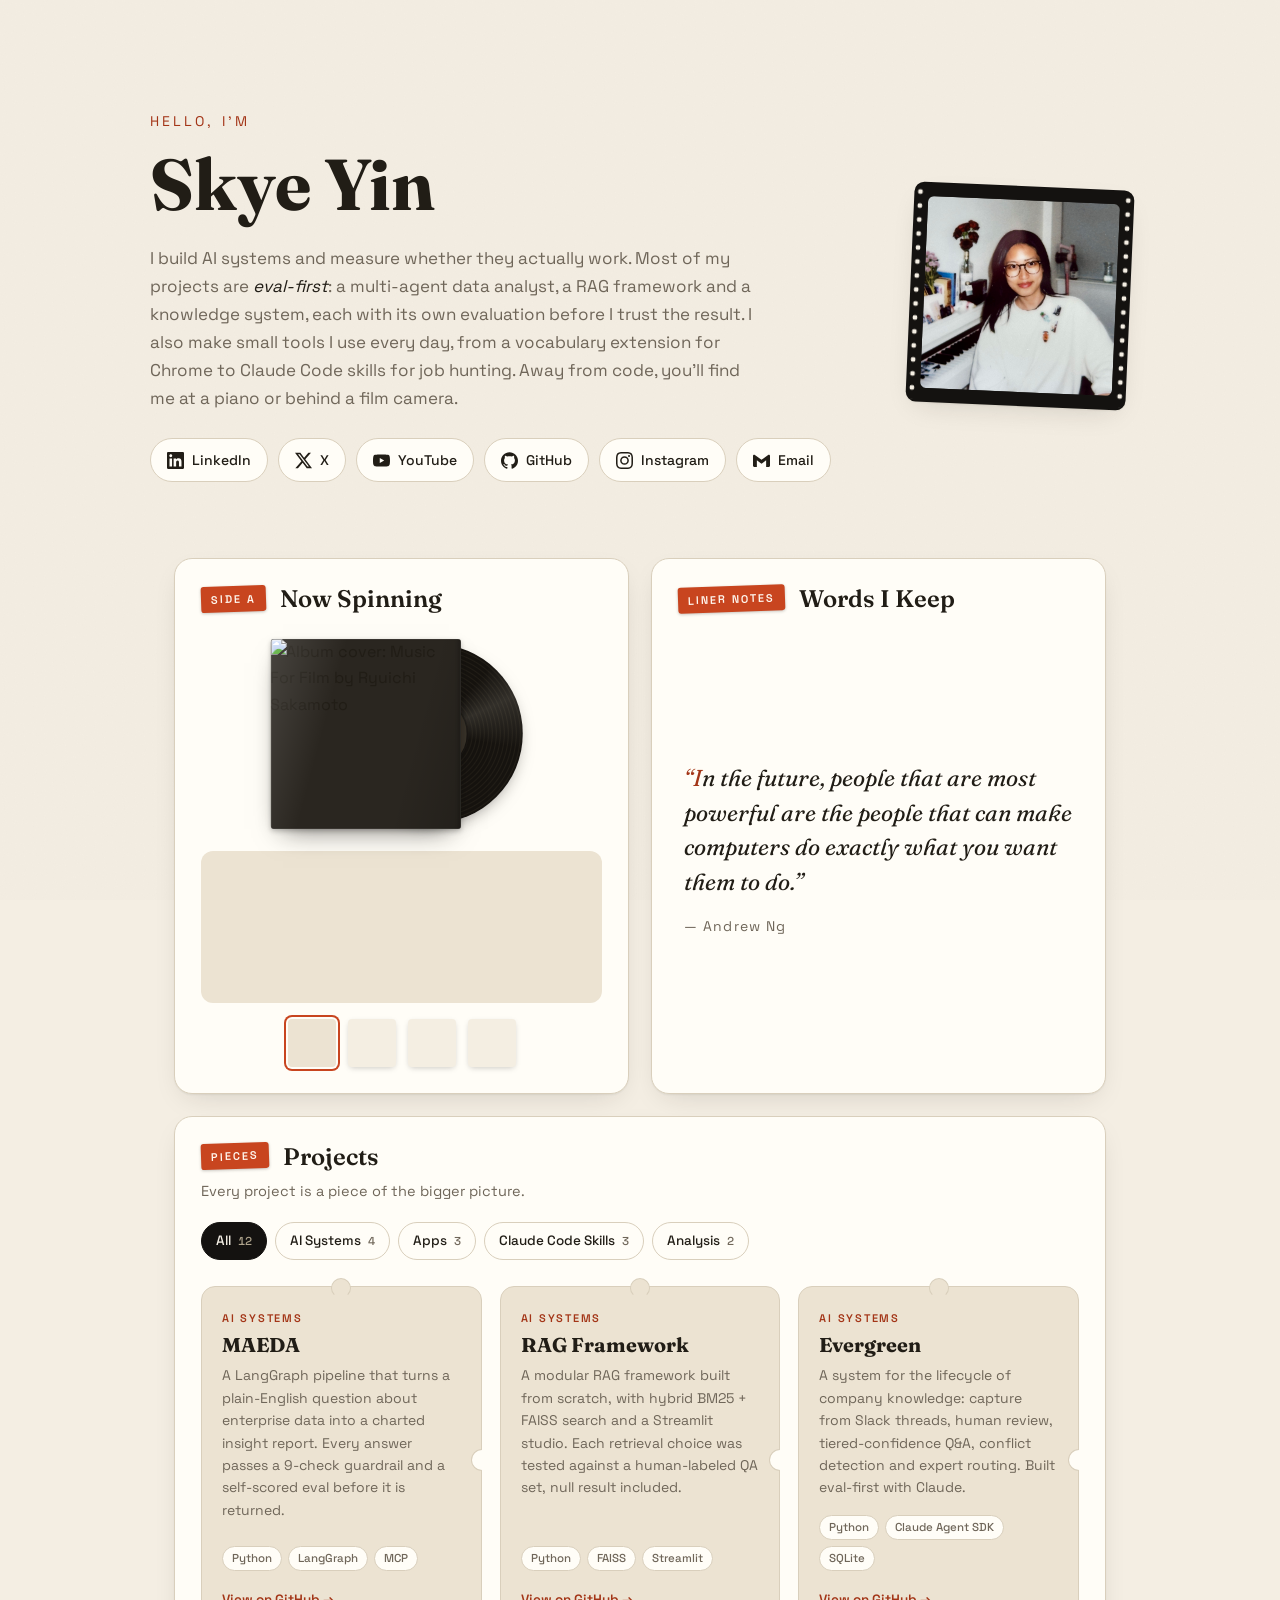
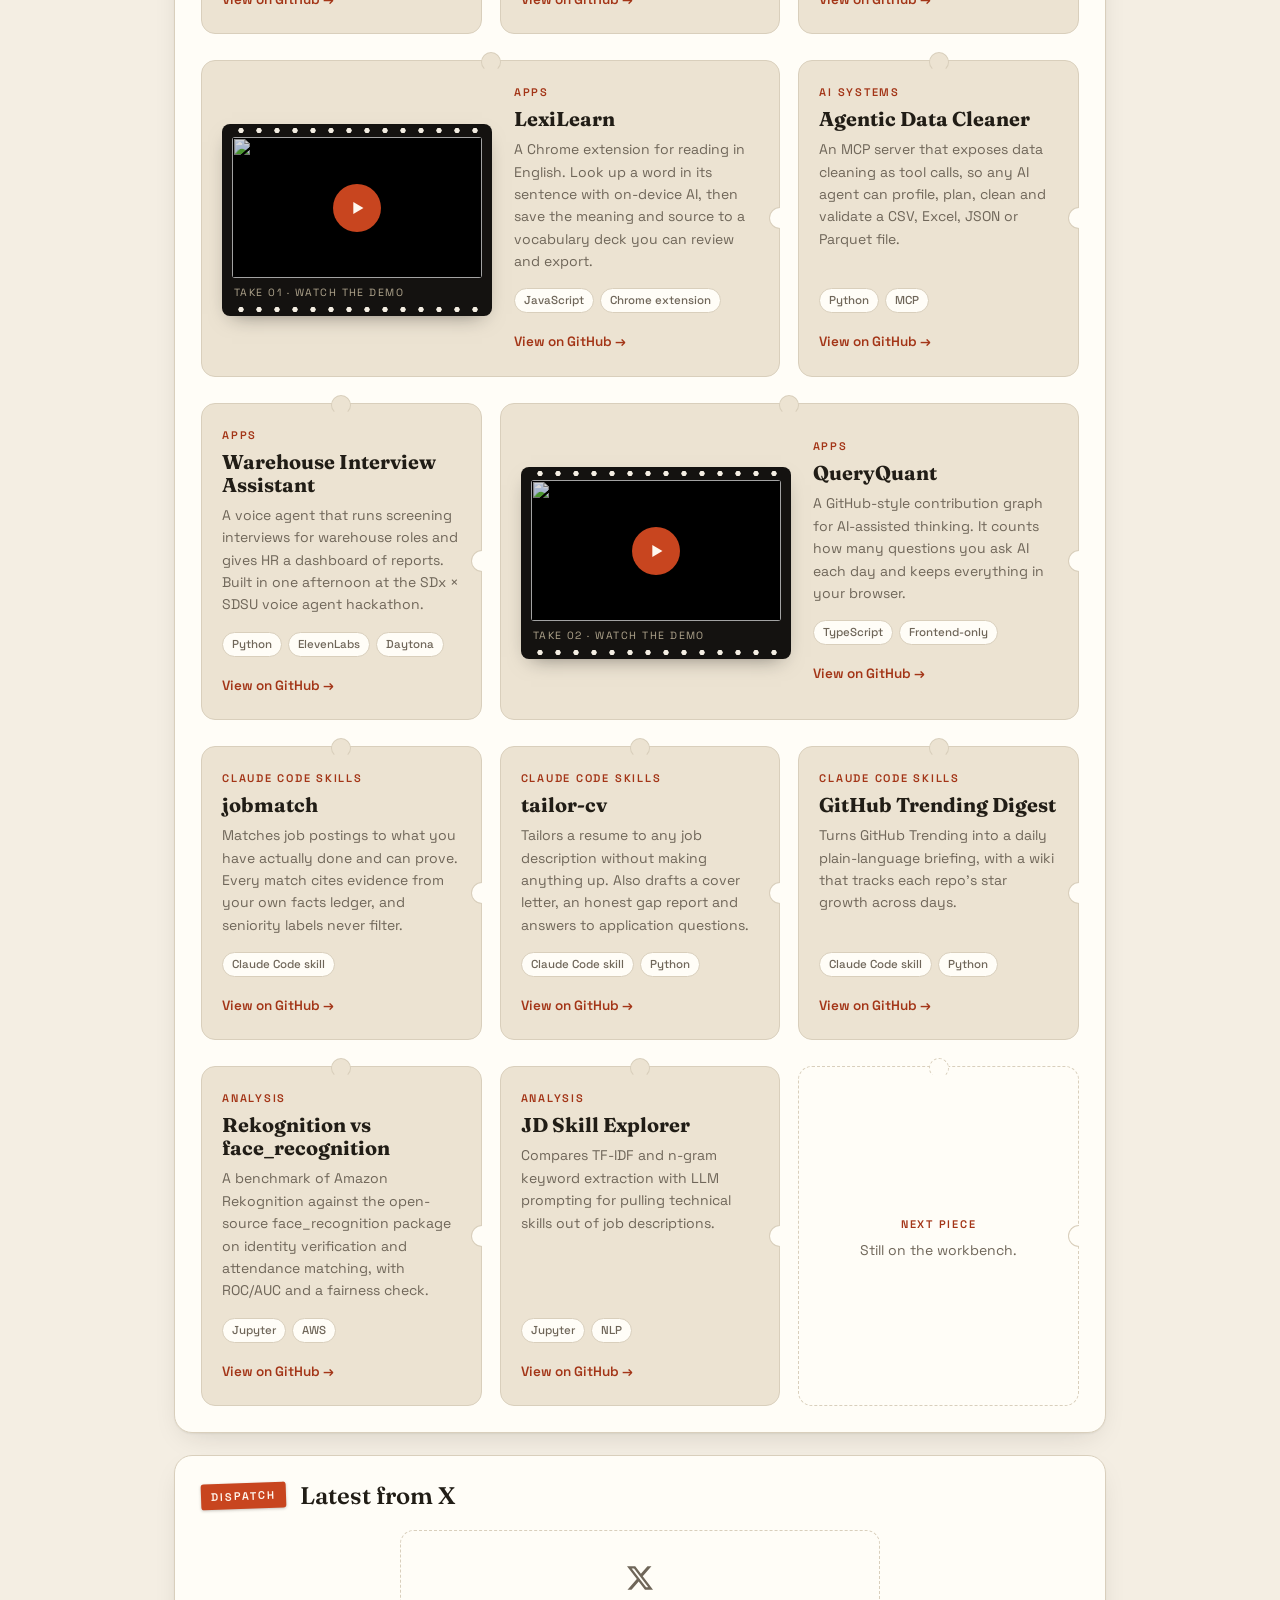
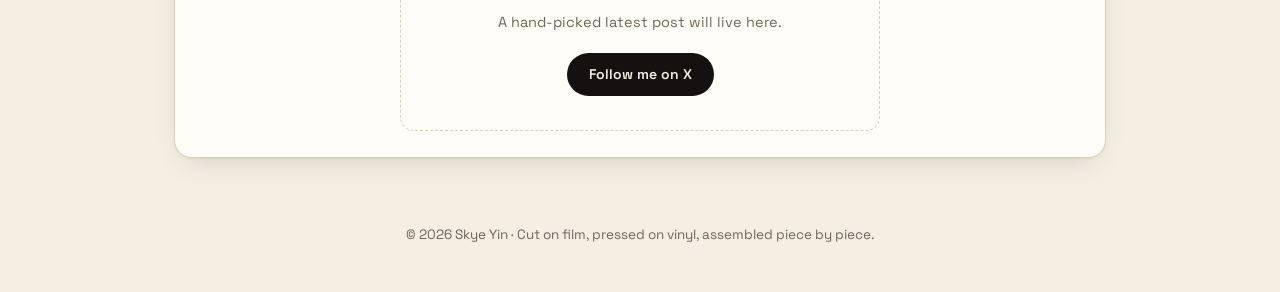
==== commit e57a7f84: "Redesign the Projects section and fix the broken grid Grid columns used plain 1fr, so a full-size vi" ====
--- a/index.html
+++ b/index.html
@@ -102,114 +102,151 @@
       </blockquote>
     </section>
 
-    <!-- Puzzle projects (spans full width) -->
+    <!-- Projects (spans full width) -->
     <section class="card card-projects reveal" aria-labelledby="projects-title">
       <div class="card-label">
         <span class="label-tape">PIECES</span>
         <h2 id="projects-title">Projects</h2>
       </div>
       <p class="projects-hint">Every project is a piece of the bigger picture.</p>
-      <div class="puzzle-grid">
-        <a class="puzzle-piece" href="https://github.com/UrBaneee/MAEDA" target="_blank" rel="noopener">
-          <span class="piece-index">01 · AI Systems</span>
-          <h3>MAEDA</h3>
-          <p>A LangGraph pipeline that turns a plain-English question about enterprise data into a charted insight report. Every answer passes a 9-check guardrail and a self-scored eval before it is returned.</p>
-          <ul class="piece-tags"><li>Python</li><li>LangGraph</li><li>MCP</li></ul>
-          <span class="piece-cta">View on GitHub →</span>
-        </a>
-        <a class="puzzle-piece" href="https://github.com/UrBaneee/rag-framework" target="_blank" rel="noopener">
-          <span class="piece-index">02 · AI Systems</span>
-          <h3>RAG Framework</h3>
-          <p>A modular RAG framework built from scratch, with hybrid BM25 + FAISS search and a Streamlit studio. Each retrieval choice was tested against a human-labeled QA set, null result included.</p>
-          <ul class="piece-tags"><li>Python</li><li>FAISS</li><li>Streamlit</li></ul>
-          <span class="piece-cta">View on GitHub →</span>
-        </a>
-        <a class="puzzle-piece" href="https://github.com/UrBaneee/Evergreen" target="_blank" rel="noopener">
-          <span class="piece-index">03 · AI Systems</span>
-          <h3>Evergreen</h3>
-          <p>A system for the lifecycle of company knowledge: capture from Slack threads, human review, tiered-confidence Q&amp;A, conflict detection and expert routing. Built eval-first with Claude.</p>
-          <ul class="piece-tags"><li>Python</li><li>Claude Agent SDK</li><li>SQLite</li></ul>
-          <span class="piece-cta">View on GitHub →</span>
-        </a>
-        <a class="puzzle-piece" href="https://github.com/UrBaneee/agentic-data-cleaner-v2" target="_blank" rel="noopener">
-          <span class="piece-index">04 · AI Systems</span>
-          <h3>Agentic Data Cleaner</h3>
-          <p>An MCP server that exposes data cleaning as tool calls, so any AI agent can profile, plan, clean and validate a CSV, Excel, JSON or Parquet file.</p>
-          <ul class="piece-tags"><li>Python</li><li>MCP</li></ul>
-          <span class="piece-cta">View on GitHub →</span>
-        </a>
-        <article class="puzzle-piece has-video">
-          <span class="piece-index">05 · Apps</span>
-          <h3>LexiLearn</h3>
-          <p>A Chrome extension for reading in English. Look up a word in its sentence with on-device AI, then save the meaning and source to a vocabulary deck you can review and export.</p>
+      <div class="project-filters" role="group" aria-label="Filter projects">
+        <button type="button" class="filter-chip" data-filter="all" aria-pressed="true">All <span class="filter-count">12</span></button>
+        <button type="button" class="filter-chip" data-filter="ai" aria-pressed="false">AI Systems <span class="filter-count">4</span></button>
+        <button type="button" class="filter-chip" data-filter="apps" aria-pressed="false">Apps <span class="filter-count">3</span></button>
+        <button type="button" class="filter-chip" data-filter="skills" aria-pressed="false">Claude Code Skills <span class="filter-count">3</span></button>
+        <button type="button" class="filter-chip" data-filter="analysis" aria-pressed="false">Analysis <span class="filter-count">2</span></button>
+      </div>
+      <div class="project-grid" id="project-grid">
+        <a class="piece" href="https://github.com/UrBaneee/MAEDA" target="_blank" rel="noopener" data-cat="ai">
+          <div class="piece-body">
+            <p class="piece-kicker">AI Systems</p>
+            <h3>MAEDA</h3>
+            <p class="piece-desc">A LangGraph pipeline that turns a plain-English question about enterprise data into a charted insight report. Every answer passes a 9-check guardrail and a self-scored eval before it is returned.</p>
+            <ul class="piece-tags"><li>Python</li><li>LangGraph</li><li>MCP</li></ul>
+            <span class="piece-link">View on GitHub <span aria-hidden="true">→</span></span>
+          </div>
+        </a>
+        <a class="piece" href="https://github.com/UrBaneee/rag-framework" target="_blank" rel="noopener" data-cat="ai">
+          <div class="piece-body">
+            <p class="piece-kicker">AI Systems</p>
+            <h3>RAG Framework</h3>
+            <p class="piece-desc">A modular RAG framework built from scratch, with hybrid BM25 + FAISS search and a Streamlit studio. Each retrieval choice was tested against a human-labeled QA set, null result included.</p>
+            <ul class="piece-tags"><li>Python</li><li>FAISS</li><li>Streamlit</li></ul>
+            <span class="piece-link">View on GitHub <span aria-hidden="true">→</span></span>
+          </div>
+        </a>
+        <a class="piece" href="https://github.com/UrBaneee/Evergreen" target="_blank" rel="noopener" data-cat="ai">
+          <div class="piece-body">
+            <p class="piece-kicker">AI Systems</p>
+            <h3>Evergreen</h3>
+            <p class="piece-desc">A system for the lifecycle of company knowledge: capture from Slack threads, human review, tiered-confidence Q&amp;A, conflict detection and expert routing. Built eval-first with Claude.</p>
+            <ul class="piece-tags"><li>Python</li><li>Claude Agent SDK</li><li>SQLite</li></ul>
+            <span class="piece-link">View on GitHub <span aria-hidden="true">→</span></span>
+          </div>
+        </a>
+        <article class="piece piece-feature" data-cat="apps">
           <button type="button" class="piece-video" data-video="janSgbKTwv8" data-caption="TAKE 01 · LexiLearn" aria-label="Watch the LexiLearn demo video">
             <span class="film-holes film-holes-sm" aria-hidden="true"></span>
             <span class="piece-video-frame">
-              <img src="https://i.ytimg.com/vi/janSgbKTwv8/maxresdefault.jpg" alt="" width="1280" height="720" loading="lazy">
+              <img src="https://i.ytimg.com/vi/janSgbKTwv8/maxresdefault.jpg" alt="" loading="lazy">
               <span class="piece-video-play" aria-hidden="true"><svg viewBox="0 0 24 24"><path d="M8 5.5v13l11-6.5z"/></svg></span>
             </span>
             <span class="piece-video-caption" aria-hidden="true">TAKE 01 · Watch the demo</span>
+            <span class="film-holes film-holes-sm" aria-hidden="true"></span>
           </button>
-          <ul class="piece-tags"><li>JavaScript</li><li>Chrome extension</li></ul>
-          <a class="piece-cta" href="https://github.com/UrBaneee/lexilearn-extension-v0.3.3" target="_blank" rel="noopener">View on GitHub →</a>
+          <div class="piece-body">
+            <p class="piece-kicker">Apps</p>
+            <h3>LexiLearn</h3>
+            <p class="piece-desc">A Chrome extension for reading in English. Look up a word in its sentence with on-device AI, then save the meaning and source to a vocabulary deck you can review and export.</p>
+            <ul class="piece-tags"><li>JavaScript</li><li>Chrome extension</li></ul>
+            <a class="piece-link" href="https://github.com/UrBaneee/lexilearn-extension-v0.3.3" target="_blank" rel="noopener">View on GitHub <span aria-hidden="true">→</span></a>
+          </div>
         </article>
-        <article class="puzzle-piece has-video">
-          <span class="piece-index">06 · Apps</span>
-          <h3>QueryQuant</h3>
-          <p>A GitHub-style contribution graph for AI-assisted thinking. It counts how many questions you ask AI each day and keeps everything in your browser.</p>
+        <a class="piece" href="https://github.com/UrBaneee/agentic-data-cleaner-v2" target="_blank" rel="noopener" data-cat="ai">
+          <div class="piece-body">
+            <p class="piece-kicker">AI Systems</p>
+            <h3>Agentic Data Cleaner</h3>
+            <p class="piece-desc">An MCP server that exposes data cleaning as tool calls, so any AI agent can profile, plan, clean and validate a CSV, Excel, JSON or Parquet file.</p>
+            <ul class="piece-tags"><li>Python</li><li>MCP</li></ul>
+            <span class="piece-link">View on GitHub <span aria-hidden="true">→</span></span>
+          </div>
+        </a>
+        <a class="piece" href="https://github.com/UrBaneee/warehouse-interview-assistant" target="_blank" rel="noopener" data-cat="apps">
+          <div class="piece-body">
+            <p class="piece-kicker">Apps</p>
+            <h3>Warehouse Interview Assistant</h3>
+            <p class="piece-desc">A voice agent that runs screening interviews for warehouse roles and gives HR a dashboard of reports. Built in one afternoon at the SDx × SDSU voice agent hackathon.</p>
+            <ul class="piece-tags"><li>Python</li><li>ElevenLabs</li><li>Daytona</li></ul>
+            <span class="piece-link">View on GitHub <span aria-hidden="true">→</span></span>
+          </div>
+        </a>
+        <article class="piece piece-feature" data-cat="apps">
           <button type="button" class="piece-video" data-video="Q6UUWAXrX4A" data-caption="TAKE 02 · QueryQuant" aria-label="Watch the QueryQuant demo video">
             <span class="film-holes film-holes-sm" aria-hidden="true"></span>
             <span class="piece-video-frame">
-              <img src="https://i.ytimg.com/vi/Q6UUWAXrX4A/maxresdefault.jpg" alt="" width="1280" height="720" loading="lazy">
+              <img src="https://i.ytimg.com/vi/Q6UUWAXrX4A/maxresdefault.jpg" alt="" loading="lazy">
               <span class="piece-video-play" aria-hidden="true"><svg viewBox="0 0 24 24"><path d="M8 5.5v13l11-6.5z"/></svg></span>
             </span>
             <span class="piece-video-caption" aria-hidden="true">TAKE 02 · Watch the demo</span>
+            <span class="film-holes film-holes-sm" aria-hidden="true"></span>
           </button>
-          <ul class="piece-tags"><li>TypeScript</li><li>Frontend-only</li></ul>
-          <a class="piece-cta" href="https://github.com/UrBaneee/queryquant" target="_blank" rel="noopener">View on GitHub →</a>
+          <div class="piece-body">
+            <p class="piece-kicker">Apps</p>
+            <h3>QueryQuant</h3>
+            <p class="piece-desc">A GitHub-style contribution graph for AI-assisted thinking. It counts how many questions you ask AI each day and keeps everything in your browser.</p>
+            <ul class="piece-tags"><li>TypeScript</li><li>Frontend-only</li></ul>
+            <a class="piece-link" href="https://github.com/UrBaneee/queryquant" target="_blank" rel="noopener">View on GitHub <span aria-hidden="true">→</span></a>
+          </div>
         </article>
-        <a class="puzzle-piece" href="https://github.com/UrBaneee/warehouse-interview-assistant" target="_blank" rel="noopener">
-          <span class="piece-index">07 · Apps</span>
-          <h3>Warehouse Interview Assistant</h3>
-          <p>A voice agent that runs screening interviews for warehouse roles and gives HR a dashboard of reports. Built in one afternoon at the SDx × SDSU voice agent hackathon.</p>
-          <ul class="piece-tags"><li>Python</li><li>ElevenLabs</li><li>Daytona</li></ul>
-          <span class="piece-cta">View on GitHub →</span>
-        </a>
-        <a class="puzzle-piece" href="https://github.com/UrBaneee/job-match-skill" target="_blank" rel="noopener">
-          <span class="piece-index">08 · Claude Code Skills</span>
-          <h3>jobmatch</h3>
-          <p>Matches job postings to what you have actually done and can prove. Every match cites evidence from your own facts ledger, and seniority labels never filter.</p>
-          <ul class="piece-tags"><li>Claude Code skill</li></ul>
-          <span class="piece-cta">View on GitHub →</span>
-        </a>
-        <a class="puzzle-piece" href="https://github.com/UrBaneee/tailor-cv" target="_blank" rel="noopener">
-          <span class="piece-index">09 · Claude Code Skills</span>
-          <h3>tailor-cv</h3>
-          <p>Tailors a resume to any job description without making anything up. Also drafts a cover letter, an honest gap report and answers to application questions.</p>
-          <ul class="piece-tags"><li>Claude Code skill</li><li>Python</li></ul>
-          <span class="piece-cta">View on GitHub →</span>
-        </a>
-        <a class="puzzle-piece" href="https://github.com/UrBaneee/github-trending" target="_blank" rel="noopener">
-          <span class="piece-index">10 · Claude Code Skills</span>
-          <h3>GitHub Trending Digest</h3>
-          <p>Turns GitHub Trending into a daily plain-language briefing, with a wiki that tracks each repo&#x27;s star growth across days.</p>
-          <ul class="piece-tags"><li>Claude Code skill</li><li>Python</li></ul>
-          <span class="piece-cta">View on GitHub →</span>
-        </a>
-        <a class="puzzle-piece" href="https://github.com/UrBaneee/aws-rekognition-vs-face-recognition" target="_blank" rel="noopener">
-          <span class="piece-index">11 · Analysis</span>
-          <h3>Rekognition vs face_recognition</h3>
-          <p>A benchmark of Amazon Rekognition against the open-source face_recognition package on identity verification and attendance matching, with ROC/AUC and a fairness check.</p>
-          <ul class="piece-tags"><li>Jupyter</li><li>AWS</li></ul>
-          <span class="piece-cta">View on GitHub →</span>
-        </a>
-        <a class="puzzle-piece" href="https://github.com/UrBaneee/jd-skill-explorer" target="_blank" rel="noopener">
-          <span class="piece-index">12 · Analysis</span>
-          <h3>JD Skill Explorer</h3>
-          <p>Compares TF-IDF and n-gram keyword extraction with LLM prompting for pulling technical skills out of job descriptions.</p>
-          <ul class="piece-tags"><li>Jupyter</li><li>NLP</li></ul>
-          <span class="piece-cta">View on GitHub →</span>
-        </a>
+        <a class="piece" href="https://github.com/UrBaneee/job-match-skill" target="_blank" rel="noopener" data-cat="skills">
+          <div class="piece-body">
+            <p class="piece-kicker">Claude Code Skills</p>
+            <h3>jobmatch</h3>
+            <p class="piece-desc">Matches job postings to what you have actually done and can prove. Every match cites evidence from your own facts ledger, and seniority labels never filter.</p>
+            <ul class="piece-tags"><li>Claude Code skill</li></ul>
+            <span class="piece-link">View on GitHub <span aria-hidden="true">→</span></span>
+          </div>
+        </a>
+        <a class="piece" href="https://github.com/UrBaneee/tailor-cv" target="_blank" rel="noopener" data-cat="skills">
+          <div class="piece-body">
+            <p class="piece-kicker">Claude Code Skills</p>
+            <h3>tailor-cv</h3>
+            <p class="piece-desc">Tailors a resume to any job description without making anything up. Also drafts a cover letter, an honest gap report and answers to application questions.</p>
+            <ul class="piece-tags"><li>Claude Code skill</li><li>Python</li></ul>
+            <span class="piece-link">View on GitHub <span aria-hidden="true">→</span></span>
+          </div>
+        </a>
+        <a class="piece" href="https://github.com/UrBaneee/github-trending" target="_blank" rel="noopener" data-cat="skills">
+          <div class="piece-body">
+            <p class="piece-kicker">Claude Code Skills</p>
+            <h3>GitHub Trending Digest</h3>
+            <p class="piece-desc">Turns GitHub Trending into a daily plain-language briefing, with a wiki that tracks each repo&#x27;s star growth across days.</p>
+            <ul class="piece-tags"><li>Claude Code skill</li><li>Python</li></ul>
+            <span class="piece-link">View on GitHub <span aria-hidden="true">→</span></span>
+          </div>
+        </a>
+        <a class="piece" href="https://github.com/UrBaneee/aws-rekognition-vs-face-recognition" target="_blank" rel="noopener" data-cat="analysis">
+          <div class="piece-body">
+            <p class="piece-kicker">Analysis</p>
+            <h3>Rekognition vs face_recognition</h3>
+            <p class="piece-desc">A benchmark of Amazon Rekognition against the open-source face_recognition package on identity verification and attendance matching, with ROC/AUC and a fairness check.</p>
+            <ul class="piece-tags"><li>Jupyter</li><li>AWS</li></ul>
+            <span class="piece-link">View on GitHub <span aria-hidden="true">→</span></span>
+          </div>
+        </a>
+        <a class="piece" href="https://github.com/UrBaneee/jd-skill-explorer" target="_blank" rel="noopener" data-cat="analysis">
+          <div class="piece-body">
+            <p class="piece-kicker">Analysis</p>
+            <h3>JD Skill Explorer</h3>
+            <p class="piece-desc">Compares TF-IDF and n-gram keyword extraction with LLM prompting for pulling technical skills out of job descriptions.</p>
+            <ul class="piece-tags"><li>Jupyter</li><li>NLP</li></ul>
+            <span class="piece-link">View on GitHub <span aria-hidden="true">→</span></span>
+          </div>
+        </a>
+        <div class="piece piece-next" data-cat="all" aria-hidden="true">
+          <p class="piece-kicker">Next piece</p>
+          <p class="piece-desc">Still on the workbench.</p>
+        </div>
       </div>
     </section>
 
--- a/styles.css
+++ b/styles.css
@@ -153,11 +153,12 @@
   margin: 0 auto;
   padding: clamp(36px, 6vw, 64px) 24px 40px;
   display: grid;
-  grid-template-columns: repeat(2, 1fr);
+  grid-template-columns: repeat(2, minmax(0, 1fr));
   gap: 22px;
 }
 
 .card {
+  min-width: 0;
   background: var(--card);
   border: 1px solid var(--line);
   border-radius: var(--radius);
@@ -218,60 +219,6 @@
   border: 2px solid #2c2822;
 }
 .frame-media iframe { width: 100%; height: 100%; border: 0; display: block; }
-
-/* demo video thumbnail inside a project card */
-.piece-video {
-  display: block;
-  width: 100%;
-  margin: 0 0 14px;
-  padding: 2px 8px 0;
-  border: 0;
-  border-radius: 8px;
-  background: var(--black);
-  font: inherit;
-  text-align: left;
-  cursor: pointer;
-}
-.piece-video > span { display: block; }
-.piece-video-frame {
-  position: relative;
-  aspect-ratio: 16 / 9;
-  border-radius: 3px;
-  overflow: hidden;
-  background: #000;
-}
-.piece-video-frame img {
-  width: 100%;
-  height: 100%;
-  object-fit: cover;
-  display: block;
-  opacity: 0.88;
-  transition: opacity 0.2s ease;
-}
-.piece-video:hover .piece-video-frame img { opacity: 1; }
-.piece-video-play {
-  position: absolute;
-  inset: 0;
-  margin: auto;
-  width: 46px;
-  height: 46px;
-  border-radius: 50%;
-  background: var(--accent);
-  display: flex;
-  align-items: center;
-  justify-content: center;
-  box-shadow: 0 4px 12px rgba(0, 0, 0, 0.45);
-  transition: background 0.2s ease;
-}
-.piece-video:hover .piece-video-play { background: var(--accent-ink); }
-.piece-video-play svg { width: 22px; height: 22px; fill: #fff8f0; }
-.piece-video-caption {
-  font-size: 10.5px;
-  letter-spacing: 0.14em;
-  text-transform: uppercase;
-  color: #b0a58d;
-  padding: 6px 2px 7px;
-}
 
 /* screening room dialog */
 .screening {
@@ -470,74 +417,131 @@
   color: var(--muted);
 }
 
-/* ---- Puzzle projects ---- */
+/* ---- Projects ---- */
 .projects-hint {
   font-size: 14.5px;
   color: var(--muted);
-  margin: -10px 0 20px;
-}
-
-.puzzle-grid {
+  margin: -10px 0 18px;
+}
+
+.project-filters {
+  display: flex;
+  flex-wrap: wrap;
+  gap: 8px;
+  margin-bottom: 26px;
+}
+.filter-chip {
+  display: inline-flex;
+  align-items: center;
+  gap: 7px;
+  min-height: 38px;
+  padding: 6px 14px;
+  border: 1px solid var(--line);
+  border-radius: 999px;
+  background: var(--card);
+  color: var(--ink);
+  font: inherit;
+  font-size: 13.5px;
+  font-weight: 500;
+  cursor: pointer;
+  transition: background 0.2s ease, border-color 0.2s ease, color 0.2s ease;
+}
+.filter-chip:hover { border-color: var(--accent); }
+.filter-count {
+  font-size: 11.5px;
+  color: var(--muted);
+  font-variant-numeric: tabular-nums;
+}
+.filter-chip[aria-pressed="true"] {
+  background: var(--black);
+  border-color: var(--black);
+  color: #f6f1e7;
+}
+.filter-chip[aria-pressed="true"] .filter-count { color: #b0a58d; }
+
+/* minmax(0, 1fr) keeps every column the same width no matter what is inside */
+.project-grid {
   display: grid;
-  grid-template-columns: repeat(3, 1fr);
-  gap: 18px;
-}
-
-.puzzle-piece {
+  grid-template-columns: repeat(3, minmax(0, 1fr));
+  grid-auto-flow: row dense;
+  gap: 26px 18px;
+}
+
+.piece {
   position: relative;
+  min-width: 0;
   display: flex;
   flex-direction: column;
   padding: 22px 20px 18px;
   background: var(--paper-deep);
   border: 1px solid var(--line);
   border-radius: 14px;
+  color: var(--ink);
   text-decoration: none;
-  color: var(--ink);
-  cursor: pointer;
-  overflow: visible;
   transition: background 0.2s ease, border-color 0.2s ease, box-shadow 0.2s ease;
 }
-/* puzzle knobs: one out the top, one socket notch on the right */
-.puzzle-piece::before {
+.piece[hidden] { display: none; }
+
+/* puzzle knob on top, socket notch on the right */
+.piece::before {
   content: "";
   position: absolute;
   top: -9px;
   left: 50%;
   transform: translateX(-50%);
-  width: 20px; height: 20px;
+  width: 18px; height: 18px;
   border-radius: 50%;
   background: inherit;
   border: 1px solid var(--line);
   border-bottom-color: transparent;
 }
-.puzzle-piece::after {
+.piece::after {
   content: "";
   position: absolute;
   right: -1px;
   top: 50%;
   transform: translateY(-50%);
-  width: 11px; height: 22px;
-  border-radius: 22px 0 0 22px;
+  width: 10px; height: 20px;
+  border-radius: 20px 0 0 20px;
   background: var(--card);
   border: 1px solid var(--line);
   border-right: none;
 }
-.puzzle-piece:hover {
+
+a.piece { cursor: pointer; }
+a.piece:hover,
+.piece-feature:hover {
   background: #fff;
   border-color: var(--accent);
-  box-shadow: 0 8px 20px -10px rgba(200, 69, 31, 0.35);
-}
-.puzzle-piece:hover::before { background: #fff; border-color: var(--accent); border-bottom-color: transparent; }
-
-.piece-index {
-  font-size: 11.5px;
+  box-shadow: 0 10px 24px -14px rgba(200, 69, 31, 0.45);
+}
+a.piece:hover::before,
+.piece-feature:hover::before { border-color: var(--accent); border-bottom-color: transparent; }
+
+.piece-body {
+  flex: 1;
+  min-width: 0;
+  display: flex;
+  flex-direction: column;
+}
+.piece-kicker {
+  font-size: 11px;
   font-weight: 600;
-  letter-spacing: 0.14em;
+  letter-spacing: 0.16em;
   text-transform: uppercase;
   color: var(--accent-ink);
 }
-.puzzle-piece h3 { font-size: 19px; margin: 8px 0 6px; }
-.puzzle-piece p { font-size: 14px; color: var(--muted); margin-bottom: 14px; }
+.piece h3 {
+  font-size: 20px;
+  margin: 6px 0 8px;
+  overflow-wrap: anywhere;
+}
+.piece-desc {
+  font-size: 14px;
+  line-height: 1.6;
+  color: var(--muted);
+  margin-bottom: 16px;
+}
 .piece-tags {
   list-style: none;
   display: flex;
@@ -554,15 +558,93 @@
   background: var(--card);
   color: var(--muted);
 }
-.piece-cta { font-size: 13.5px; font-weight: 600; color: var(--accent-ink); text-decoration: none; }
-a.piece-cta { align-self: flex-start; padding: 4px 0; }
-a.piece-cta:hover { text-decoration: underline; }
-.puzzle-piece.has-video { cursor: default; }
-.puzzle-piece.has-video .piece-tags { margin-top: 0; }
-.puzzle-piece.has-video .piece-video { margin-top: auto; }
-
-.piece-empty { opacity: 0.75; }
-.piece-empty h3 { color: var(--muted); }
+.piece-link {
+  align-self: flex-start;
+  padding: 4px 0;
+  font-size: 13.5px;
+  font-weight: 600;
+  color: var(--accent-ink);
+  text-decoration: none;
+}
+a.piece-link:hover, a.piece:hover .piece-link { text-decoration: underline; }
+
+/* projects with a demo video: twice as wide, film still beside the text */
+.piece-feature {
+  grid-column: span 2;
+  display: grid;
+  grid-template-columns: minmax(0, 1.1fr) minmax(0, 1fr);
+  gap: 22px;
+  align-items: center;
+}
+
+.piece-video {
+  display: block;
+  width: 100%;
+  min-width: 0;
+  padding: 0 10px;
+  border: 0;
+  border-radius: 8px;
+  background: var(--black);
+  font: inherit;
+  text-align: left;
+  cursor: pointer;
+  box-shadow: 0 8px 20px -10px rgba(20, 18, 16, 0.55);
+}
+.piece-video > span { display: block; }
+.piece-video-frame {
+  position: relative;
+  aspect-ratio: 16 / 9;
+  border-radius: 3px;
+  overflow: hidden;
+  background: #000;
+}
+/* absolutely placed so the image can never widen its column */
+.piece-video-frame img {
+  position: absolute;
+  inset: 0;
+  width: 100%;
+  height: 100%;
+  object-fit: cover;
+  opacity: 0.85;
+  transition: opacity 0.2s ease;
+}
+.piece-video:hover .piece-video-frame img { opacity: 1; }
+.piece-video-play {
+  position: absolute;
+  inset: 0;
+  margin: auto;
+  width: 48px;
+  height: 48px;
+  border-radius: 50%;
+  background: var(--accent);
+  display: flex;
+  align-items: center;
+  justify-content: center;
+  box-shadow: 0 4px 12px rgba(0, 0, 0, 0.45);
+  transition: background 0.2s ease;
+}
+.piece-video:hover .piece-video-play { background: var(--accent-ink); }
+.piece-video-play svg { width: 22px; height: 22px; fill: #fff8f0; }
+.piece-video-caption {
+  font-size: 10.5px;
+  letter-spacing: 0.14em;
+  text-transform: uppercase;
+  color: #b0a58d;
+  padding: 6px 2px 2px;
+}
+
+/* empty slot that finishes the last row */
+.piece-next {
+  justify-content: center;
+  align-items: center;
+  text-align: center;
+  min-height: 150px;
+  background: transparent;
+  border-style: dashed;
+}
+.piece-next::before { background: var(--card); border-style: dashed; border-bottom-color: transparent; }
+.piece-next .piece-desc { margin: 6px 0 0; }
+.project-grid.is-filtered .piece-next { display: none; }
 
 /* ---- X card ---- */
 .card-x { grid-column: 1 / -1; }
@@ -623,17 +705,18 @@
 }
 
 /* ============ Responsive ============ */
-@media (max-width: 860px) {
-  .puzzle-grid { grid-template-columns: repeat(2, 1fr); }
+@media (max-width: 900px) {
+  .project-grid { grid-template-columns: repeat(2, minmax(0, 1fr)); }
 }
 
 @media (max-width: 720px) {
   .intro-inner { flex-direction: column-reverse; align-items: flex-start; }
   .portrait-frame { transform: rotate(2.5deg); width: 150px; }
-  .bento { grid-template-columns: 1fr; }
-}
-
-@media (max-width: 520px) {
-  .puzzle-grid { grid-template-columns: 1fr; }
+  .bento { grid-template-columns: minmax(0, 1fr); }
+}
+
+@media (max-width: 600px) {
+  .project-grid { grid-template-columns: minmax(0, 1fr); gap: 24px; }
+  .piece-feature { grid-column: auto; grid-template-columns: minmax(0, 1fr); gap: 18px; }
   .card { padding: 20px; }
 }
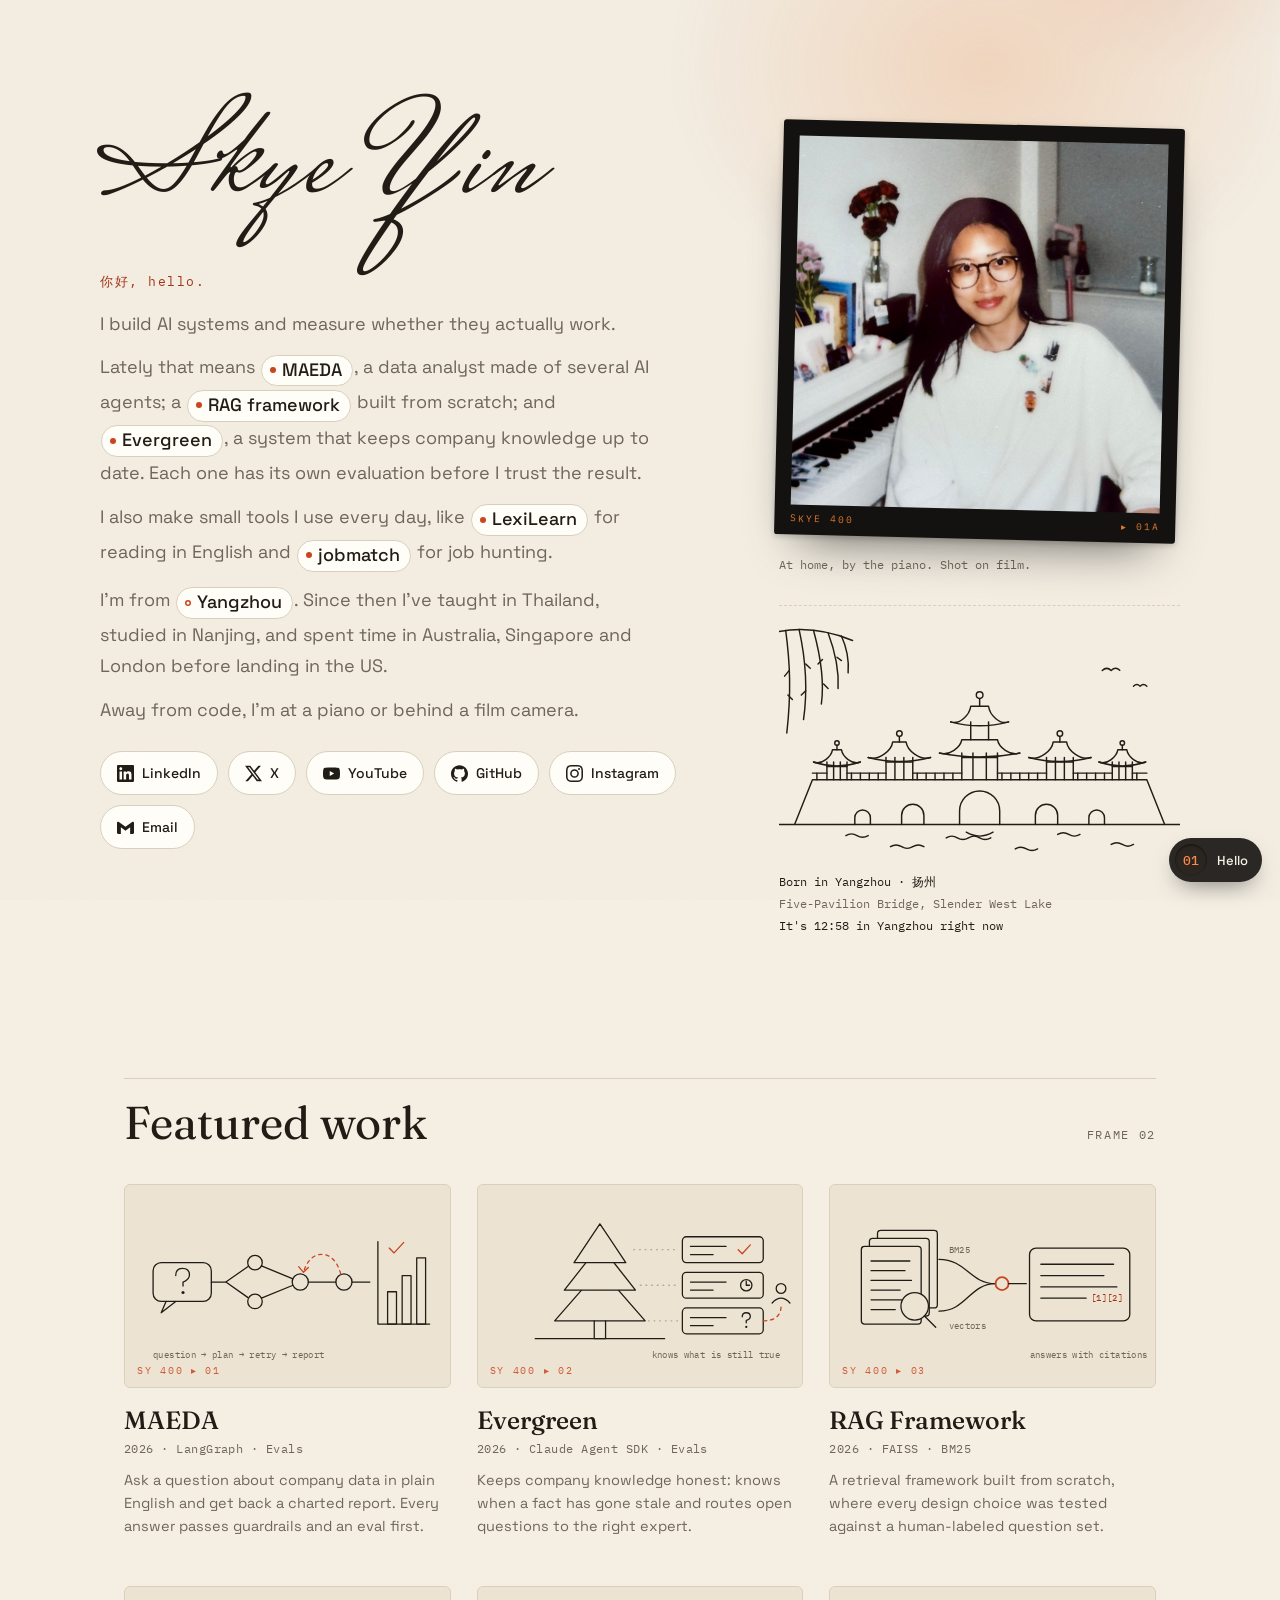
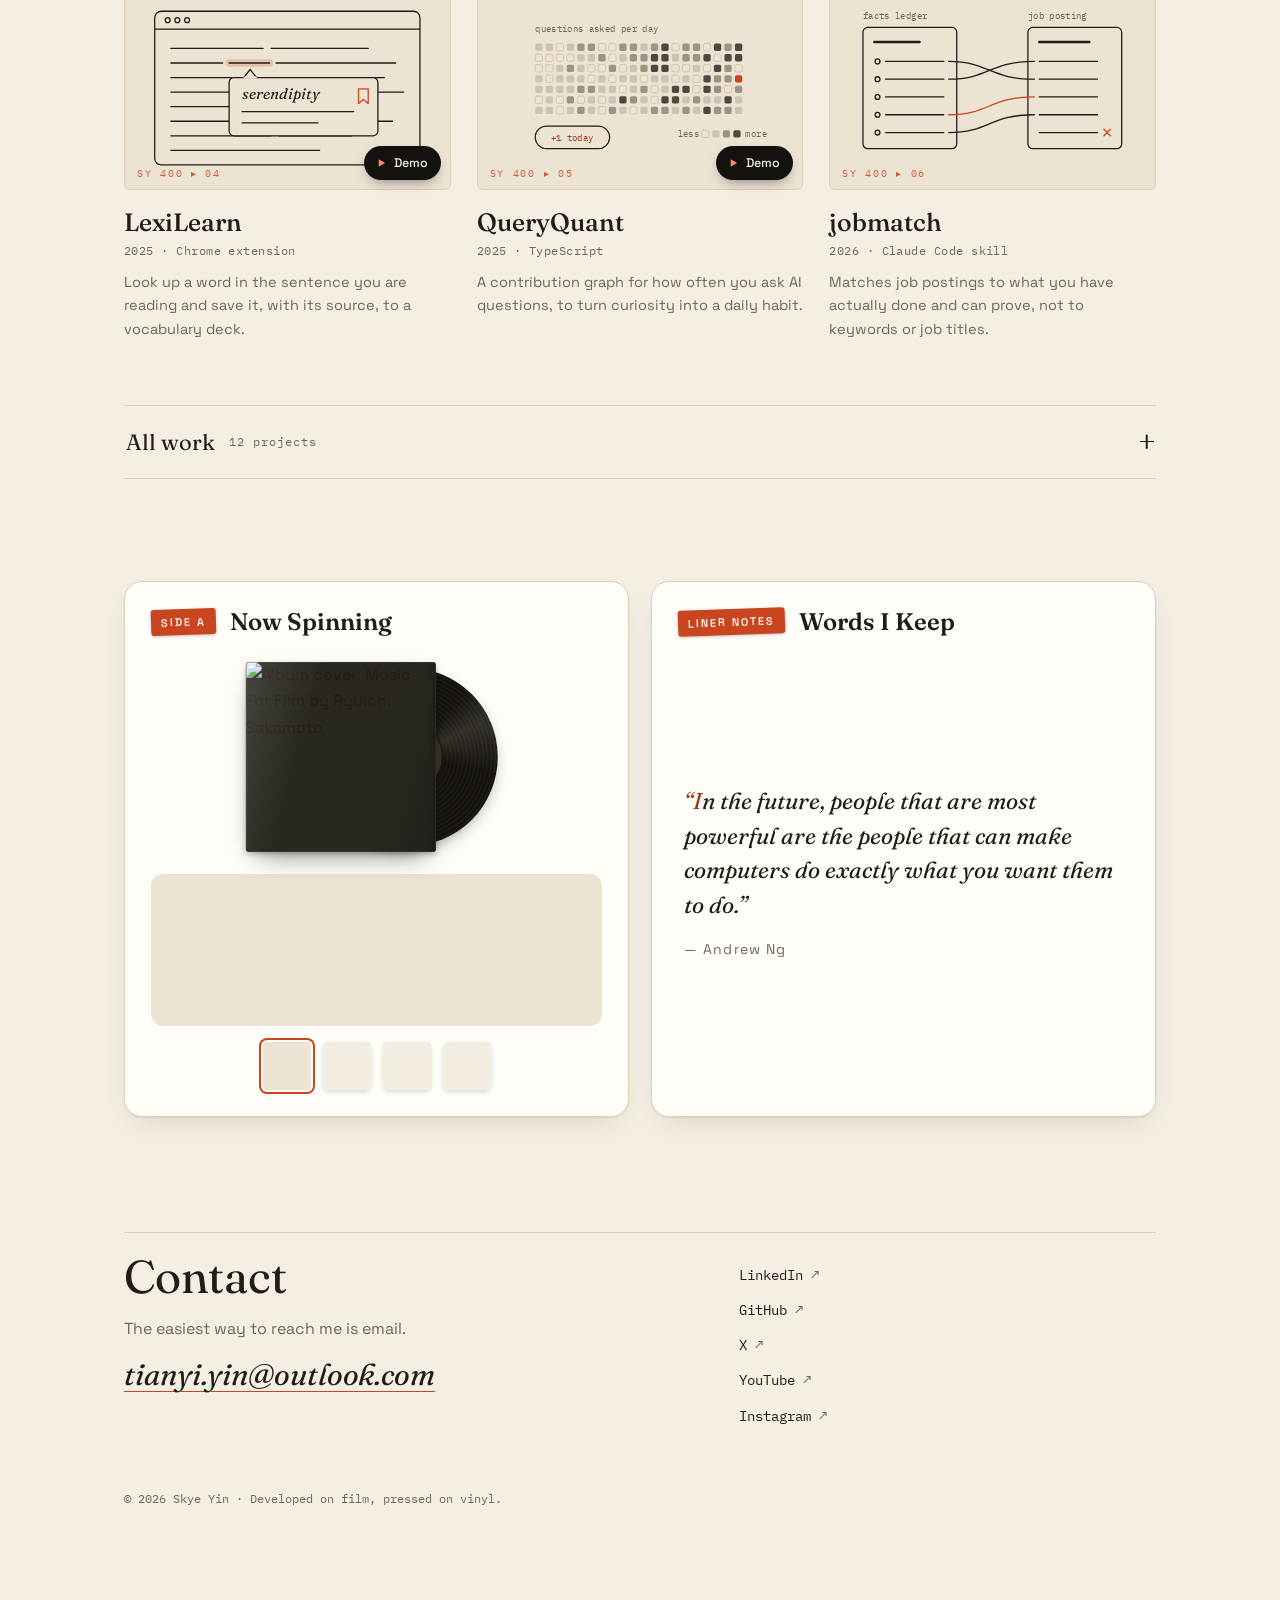
==== commit dfca67d4: "Redesign the opening and Featured Work The opening writes the name as a signature, reveals the story" ====
--- a/index.html
+++ b/index.html
@@ -4,30 +4,39 @@
   <meta charset="UTF-8">
   <meta name="viewport" content="width=device-width, initial-scale=1.0">
   <title>Skye Yin</title>
-  <meta name="description" content="Skye Yin builds eval-first AI systems and small everyday tools. Projects, demo videos and notes.">
+  <meta name="description" content="Skye Yin builds eval-first AI systems and small everyday tools. Born in Yangzhou, now in the US.">
+  <script>
+    (function () {
+      var d = document.documentElement, seen = false;
+      d.classList.add("js");
+      try { seen = sessionStorage.getItem("introSeen") === "1"; } catch (e) {}
+      if (window.matchMedia("(prefers-reduced-motion: reduce)").matches) d.classList.add("rm");
+      else if (!seen) d.classList.add("intro-play");
+    })();
+  </script>
   <link rel="preconnect" href="https://fonts.googleapis.com">
   <link rel="preconnect" href="https://fonts.gstatic.com" crossorigin>
   <link rel="preconnect" href="https://i.scdn.co">
-  <link href="https://fonts.googleapis.com/css2?family=Fraunces:opsz,wght@9..144,400;9..144,600;9..144,700&family=Space+Grotesk:wght@400;500;600&display=swap" rel="stylesheet">
+  <link href="https://fonts.googleapis.com/css2?family=Fraunces:ital,opsz,wght@0,9..144,400;0,9..144,500;0,9..144,600;1,9..144,400&family=IBM+Plex+Mono:wght@400;500&family=Mrs+Saint+Delafield&family=Space+Grotesk:wght@400;500;600&display=swap" rel="stylesheet">
   <link rel="stylesheet" href="styles.css">
   <link rel="icon" href="data:image/svg+xml,<svg xmlns='http://www.w3.org/2000/svg' viewBox='0 0 100 100'><circle cx='50' cy='50' r='46' fill='%23141210'/><circle cx='50' cy='50' r='16' fill='%23c8451f'/><circle cx='50' cy='50' r='4' fill='%23f4eee3'/></svg>">
 </head>
 <body>
 
-  <!-- ============ INTRO (minimal, academic-style) ============ -->
-  <header class="intro">
-    <div class="intro-inner">
-      <div class="intro-text">
-        <p class="intro-kicker">Hello, I'm</p>
-        <h1 class="intro-name">Skye Yin</h1>
-        <p class="intro-bio">
-          I build AI systems and measure whether they actually work. Most of my
-          projects are <em>eval-first</em>: a multi-agent data analyst, a RAG
-          framework and a knowledge system, each with its own evaluation before
-          I trust the result. I also make small tools I use every day, from a
-          vocabulary extension for Chrome to Claude Code skills for job hunting.
-          Away from code, you'll find me at a piano or behind a film camera.
-        </p>
+  <!-- ============ 01 · Hello ============ -->
+  <header class="hello" id="hello" data-frame="01" data-frame-label="Hello">
+    <div class="light-leak" aria-hidden="true"></div>
+    <div class="hello-inner">
+      <div class="hello-text">
+        <h1 class="signature"><span class="signature-ink">Skye Yin</span></h1>
+        <div class="hello-story">
+          <p class="story-line story-greet"><span lang="zh">你好</span>, hello.</p>
+          <p class="story-line">I build AI systems and measure whether they actually work.</p>
+          <p class="story-line">Lately that means <a class="chip" href="#work-maeda">MAEDA</a>, a data analyst made of several AI agents; a <a class="chip" href="#work-rag">RAG framework</a> built from scratch; and <a class="chip" href="#work-evergreen">Evergreen</a>, a system that keeps company knowledge up to date. Each one has its own evaluation before I trust the result.</p>
+          <p class="story-line">I also make small tools I use every day, like <a class="chip" href="#work-lexilearn">LexiLearn</a> for reading in English and <a class="chip" href="#work-jobmatch">jobmatch</a> for job hunting.</p>
+          <p class="story-line">I'm from <span class="chip chip-place">Yangzhou</span>. Since then I've taught in Thailand, studied in Nanjing, and spent time in Australia, Singapore and London before landing in the US.</p>
+          <p class="story-line">Away from code, I'm at a piano or behind a film camera.</p>
+        </div>
         <nav class="social-row" aria-label="Social links">
           <a class="social-link" href="https://www.linkedin.com/in/skye-yin/" target="_blank" rel="noopener" aria-label="LinkedIn">
             <svg viewBox="0 0 24 24" aria-hidden="true"><path d="M20.447 20.452h-3.554v-5.569c0-1.328-.027-3.037-1.852-3.037-1.853 0-2.136 1.445-2.136 2.939v5.667H9.351V9h3.414v1.561h.046c.477-.9 1.637-1.85 3.37-1.85 3.601 0 4.267 2.37 4.267 5.455v6.286zM5.337 7.433c-1.144 0-2.063-.926-2.063-2.065 0-1.138.92-2.063 2.063-2.063 1.14 0 2.064.925 2.064 2.063 0 1.139-.925 2.065-2.064 2.065zm1.782 13.019H3.555V9h3.564v11.452zM22.225 0H1.771C.792 0 0 .774 0 1.729v20.542C0 23.227.792 24 1.771 24h20.451C23.2 24 24 23.227 24 22.271V1.729C24 .774 23.2 0 22.225 0z"/></svg>
@@ -55,18 +64,480 @@
           </a>
         </nav>
       </div>
-      <div class="intro-portrait">
-        <div class="portrait-frame">
-          <img src="portrait.jpg" alt="Skye Yin">
-        </div>
-      </div>
+
+      <aside class="hello-aside">
+        <figure class="hello-photo">
+          <div class="film-print">
+            <img src="portrait.jpg" alt="Skye Yin at home, sitting by a piano" width="1206" height="1206">
+            <span class="edge edge-l">SKYE 400</span>
+            <span class="edge edge-r">&#9656; 01A</span>
+          </div>
+          <figcaption>At home, by the piano. Shot on film.</figcaption>
+        </figure>
+        <div class="postcard">
+          <svg class="bridge-art" viewBox="0 0 360 210" role="img" aria-label="Line drawing of the Five-Pavilion Bridge on Slender West Lake, Yangzhou">
+          <path pathLength="1" d="M0 5 Q32 -1 66 13"/>
+          <path pathLength="1" d="M6 4 C10 34 11 60 7 96"/>
+          <path pathLength="1" d="M18 3 C24 30 26 56 22 84"/>
+          <path pathLength="1" d="M31 4 C37 26 41 48 38 70"/>
+          <path pathLength="1" d="M44 6 C50 22 54 38 53 56"/>
+          <path pathLength="1" d="M56 9 C61 20 63 30 62 42"/>
+          <path pathLength="1" d="M9 40 l-4 5 M8 62 l4 4 M24 34 l4 4 M24 58 l-4 4 M39 30 l-4 4 M40 52 l4 4 M52 28 l4 3"/>
+          <path pathLength="1" d="M14 178 L30 138 H330 L346 178"/>
+          <path pathLength="1" d="M0 178 H360"/>
+          <path pathLength="1" d="M162 178 V166 A18 18 0 0 1 198 166 V178"/>
+          <path pathLength="1" d="M110 178 V170 A10 10 0 0 1 130 170 V178"/>
+          <path pathLength="1" d="M230 178 V170 A10 10 0 0 1 250 170 V178"/>
+          <path pathLength="1" d="M68 178 V172 A7 7 0 0 1 82 172 V178"/>
+          <path pathLength="1" d="M278 178 V172 A7 7 0 0 1 292 172 V178"/>
+          <path pathLength="1" d="M30 132 H43 M61 132 H96 M120 132 H164 M196 132 H240 M264 132 H299 M317 132 H330"/>
+          <path pathLength="1" d="M34 132 V138 M65 132 V138 M73 132 V138 M81 132 V138 M89 132 V138 M124 132 V138 M132 132 V138 M140 132 V138 M148 132 V138 M156 132 V138 M200 132 V138 M208 132 V138 M216 132 V138 M224 132 V138 M232 132 V138 M268 132 V138 M276 132 V138 M284 132 V138 M292 132 V138 M321 132 V138"/>
+          <path pathLength="1" d="M164 138 V114"/>
+          <path pathLength="1" d="M174 138 V114"/>
+          <path pathLength="1" d="M186 138 V114"/>
+          <path pathLength="1" d="M196 138 V114"/>
+          <path pathLength="1" d="M164 118 H196"/>
+          <path pathLength="1" d="M144 114 C153.0 117 163 108.6 164 102 H196 C197 108.6 207.0 117 216 114"/>
+          <path pathLength="1" d="M216 114 Q180 121 144 114"/>
+          <path pathLength="1" d="M172 102 V86"/>
+          <path pathLength="1" d="M188 102 V86"/>
+          <path pathLength="1" d="M154 86 C162.1 89 171 79.7 172 72 H188 C189 79.7 197.9 89 206 86"/>
+          <path pathLength="1" d="M206 86 Q180 93 154 86"/>
+          <path pathLength="1" d="M180 72 V65"/>
+          <path pathLength="1" d="M177 62 a3 3 0 1 0 6 0 a3 3 0 1 0 -6 0"/>
+          <path pathLength="1" d="M96 138 V118"/>
+          <path pathLength="1" d="M104 138 V118"/>
+          <path pathLength="1" d="M112 138 V118"/>
+          <path pathLength="1" d="M120 138 V118"/>
+          <path pathLength="1" d="M96 122 H120"/>
+          <path pathLength="1" d="M80 118 C89.9 121 101 111.7 102 104 H114 C115 111.7 126.1 121 136 118"/>
+          <path pathLength="1" d="M136 118 Q108 125 80 118"/>
+          <path pathLength="1" d="M108 104 V99"/>
+          <path pathLength="1" d="M105.5 96.5 a2.5 2.5 0 1 0 5.0 0 a2.5 2.5 0 1 0 -5.0 0"/>
+          <path pathLength="1" d="M240 138 V118"/>
+          <path pathLength="1" d="M248 138 V118"/>
+          <path pathLength="1" d="M256 138 V118"/>
+          <path pathLength="1" d="M264 138 V118"/>
+          <path pathLength="1" d="M240 122 H264"/>
+          <path pathLength="1" d="M224 118 C233.9 121 245 111.7 246 104 H258 C259 111.7 270.1 121 280 118"/>
+          <path pathLength="1" d="M280 118 Q252 125 224 118"/>
+          <path pathLength="1" d="M252 104 V99"/>
+          <path pathLength="1" d="M249.5 96.5 a2.5 2.5 0 1 0 5.0 0 a2.5 2.5 0 1 0 -5.0 0"/>
+          <path pathLength="1" d="M43 138 V122"/>
+          <path pathLength="1" d="M49 138 V122"/>
+          <path pathLength="1" d="M55 138 V122"/>
+          <path pathLength="1" d="M61 138 V122"/>
+          <path pathLength="1" d="M43 126 H61"/>
+          <path pathLength="1" d="M31 122 C38.65 125 47 117.05 48 111 H56 C57 117.05 65.35 125 73 122"/>
+          <path pathLength="1" d="M73 122 Q52 129 31 122"/>
+          <path pathLength="1" d="M52 111 V107"/>
+          <path pathLength="1" d="M50 105 a2 2 0 1 0 4 0 a2 2 0 1 0 -4 0"/>
+          <path pathLength="1" d="M299 138 V122"/>
+          <path pathLength="1" d="M305 138 V122"/>
+          <path pathLength="1" d="M311 138 V122"/>
+          <path pathLength="1" d="M317 138 V122"/>
+          <path pathLength="1" d="M299 126 H317"/>
+          <path pathLength="1" d="M287 122 C294.65 125 303 117.05 304 111 H312 C313 117.05 321.35 125 329 122"/>
+          <path pathLength="1" d="M329 122 Q308 129 287 122"/>
+          <path pathLength="1" d="M308 111 V107"/>
+          <path pathLength="1" d="M306 105 a2 2 0 1 0 4 0 a2 2 0 1 0 -4 0"/>
+          <path pathLength="1" d="M60 188 q5 -3 10 0 t10 0"/>
+          <path pathLength="1" d="M150 190 q5 -3 10 0 t10 0 t10 0 t10 0"/>
+          <path pathLength="1" d="M250 187 q5 -3 10 0 t10 0"/>
+          <path pathLength="1" d="M100 198 q5 -3 10 0 t10 0 t10 0"/>
+          <path pathLength="1" d="M212 200 q5 -3 10 0 t10 0"/>
+          <path pathLength="1" d="M298 196 q5 -3 10 0 t10 0"/>
+          <path pathLength="1" d="M168 185 q12 7 24 0"/>
+          <path pathLength="1" d="M290 40 q4 -4 8 0 q4 -4 8 0"/>
+          <path pathLength="1" d="M318 54 q3 -3 6 0 q3 -3 6 0"/>
+        </svg>
+          <p class="postcard-text">
+            <span>Born in Yangzhou &middot; <span lang="zh">扬州</span></span>
+            <span class="muted">Five-Pavilion Bridge, Slender West Lake</span>
+            <span id="yz-time">Yangzhou local time</span>
+          </p>
+        </div>
+      </aside>
     </div>
   </header>
 
-  <!-- ============ BENTO GRID ============ -->
-  <main class="bento">
-
-    <!-- Vinyl record -->
+  <button type="button" class="skip-intro" id="skip-intro" hidden>Skip intro</button>
+
+  <main>
+    <!-- ============ 02 · Work ============ -->
+    <section class="section work" id="work" data-frame="02" data-frame-label="Work" aria-labelledby="work-title">
+      <div class="section-head">
+        <h2 id="work-title">Featured work</h2>
+        <p class="section-kicker">Frame 02</p>
+      </div>
+      <div class="work-grid">
+      <article class="work-card reveal" id="work-maeda">
+        <div class="work-cover-wrap">
+          <a class="work-cover" href="https://github.com/UrBaneee/MAEDA" target="_blank" rel="noopener" tabindex="-1" aria-hidden="true">
+            <svg class="cover-art" viewBox="0 0 400 250">
+  <rect x="34" y="96" width="72" height="48" rx="10"/>
+  <path d="M50 144 l-6 14 l18 -14"/>
+  <path d="M62 112 q0 -9 8 -9 q9 0 9 8 q0 6 -8 9 v5"/>
+  <circle class="dot" cx="71" cy="133" r="1.9"/>
+  <path d="M106 120 H124 M124 120 L151 101 M124 120 L151 139"/>
+  <circle cx="160" cy="96" r="9"/>
+  <circle cx="160" cy="144" r="9"/>
+  <circle cx="216" cy="120" r="10"/>
+  <circle cx="270" cy="120" r="10"/>
+  <path d="M168 100 L207 116 M168 140 L207 124 M226 120 H260"/>
+  <path class="ac dash" d="M266 110 C258 78 228 78 220 108"/>
+  <path class="ac" d="M214 101 l6 7 l6 -6"/>
+  <path d="M280 120 H302"/>
+  <path d="M312 70 V172 H376"/>
+  <rect x="324" y="132" width="11" height="40"/>
+  <rect x="342" y="112" width="11" height="60"/>
+  <rect x="360" y="90" width="11" height="82"/>
+  <path class="ac" d="M326 78 l6 6 l12 -13"/>
+  <text x="34" y="214">question → plan → retry → report</text>
+            </svg>
+            <span class="cover-edge">SY 400 &#9656; 01</span>
+          </a>
+        </div>
+        <h3><a href="https://github.com/UrBaneee/MAEDA" target="_blank" rel="noopener">MAEDA</a></h3>
+        <p class="work-meta">2026 · LangGraph · Evals</p>
+        <p class="work-desc">Ask a question about company data in plain English and get back a charted report. Every answer passes guardrails and an eval first.</p>
+      </article>
+      <article class="work-card reveal" id="work-evergreen">
+        <div class="work-cover-wrap">
+          <a class="work-cover" href="https://github.com/UrBaneee/Evergreen" target="_blank" rel="noopener" tabindex="-1" aria-hidden="true">
+            <svg class="cover-art" viewBox="0 0 400 250">
+  <path class="solid" d="M150 104 L94 168 H206 Z"/>
+  <path class="solid" d="M150 74 L106 130 H194 Z"/>
+  <path class="solid" d="M150 48 L118 96 H182 Z"/>
+  <path d="M143 168 V190 H157 V168"/>
+  <path d="M70 190 H230"/>
+  <path class="faint" d="M192 80 H246 M200 124 H246 M210 168 H246"/>
+  <rect x="252" y="64" width="100" height="32" rx="5"/>
+  <path d="M262 76 H306 M262 86 H290"/>
+  <path class="ac" d="M321 80 l5 5 l10 -11"/>
+  <rect x="252" y="108" width="100" height="32" rx="5"/>
+  <path d="M262 120 H306 M262 130 H290"/>
+  <circle cx="331" cy="124" r="7"/>
+  <path d="M331 124 V119 M331 124 H335"/>
+  <rect x="252" y="152" width="100" height="32" rx="5"/>
+  <path d="M262 164 H306 M262 174 H290"/>
+  <path d="M326 163 q0 -5 5 -5 q5 0 5 4.5 q0 3.5 -5 5 v3"/>
+  <circle class="dot" cx="331" cy="175.5" r="1.4"/>
+  <path class="ac dash" d="M352 168 C368 168 374 160 374 150"/>
+  <circle cx="374" cy="128" r="6"/>
+  <path d="M363 146 q11 -12 22 0"/>
+  <text x="214" y="214">knows what is still true</text>
+            </svg>
+            <span class="cover-edge">SY 400 &#9656; 02</span>
+          </a>
+        </div>
+        <h3><a href="https://github.com/UrBaneee/Evergreen" target="_blank" rel="noopener">Evergreen</a></h3>
+        <p class="work-meta">2026 · Claude Agent SDK · Evals</p>
+        <p class="work-desc">Keeps company knowledge honest: knows when a fact has gone stale and routes open questions to the right expert.</p>
+      </article>
+      <article class="work-card reveal" id="work-rag">
+        <div class="work-cover-wrap">
+          <a class="work-cover" href="https://github.com/UrBaneee/rag-framework" target="_blank" rel="noopener" tabindex="-1" aria-hidden="true">
+            <svg class="cover-art" viewBox="0 0 400 250">
+  <rect x="58" y="56" width="74" height="96" rx="4"/>
+  <rect class="solid" x="48" y="66" width="74" height="96" rx="4"/>
+  <rect class="solid" x="38" y="76" width="74" height="96" rx="4"/>
+  <path d="M50 94 H98 M50 106 H92 M50 118 H100 M50 130 H86 M50 142 H96 M50 154 H80"/>
+  <circle class="solid" cx="104" cy="150" r="17"/>
+  <path d="M116 162 L130 176"/>
+  <path d="M134 92 C168 92 172 122 204 122"/>
+  <path d="M134 156 C168 156 172 122 204 122"/>
+  <text x="146" y="84">BM25</text>
+  <text x="146" y="178">vectors</text>
+  <circle class="ac" cx="212" cy="122" r="8"/>
+  <path d="M220 122 H242"/>
+  <rect x="246" y="78" width="124" height="90" rx="8"/>
+  <path d="M260 98 H350 M260 112 H338 M260 126 H354 M260 140 H316"/>
+  <text class="ac-text" x="322" y="144">[1][2]</text>
+  <text x="246" y="214">answers with citations</text>
+            </svg>
+            <span class="cover-edge">SY 400 &#9656; 03</span>
+          </a>
+        </div>
+        <h3><a href="https://github.com/UrBaneee/rag-framework" target="_blank" rel="noopener">RAG Framework</a></h3>
+        <p class="work-meta">2026 · FAISS · BM25</p>
+        <p class="work-desc">A retrieval framework built from scratch, where every design choice was tested against a human-labeled question set.</p>
+      </article>
+      <article class="work-card reveal" id="work-lexilearn">
+        <div class="work-cover-wrap">
+          <a class="work-cover" href="https://github.com/UrBaneee/lexilearn-extension-v0.3.3" target="_blank" rel="noopener" tabindex="-1" aria-hidden="true">
+            <svg class="cover-art" viewBox="0 0 400 250">
+  <rect x="36" y="30" width="328" height="190" rx="8"/>
+  <path d="M36 52 H364"/>
+  <circle cx="52" cy="41" r="3"/><circle cx="64" cy="41" r="3"/><circle cx="76" cy="41" r="3"/>
+  <path d="M56 76 H170 M180 76 H300"/>
+  <path d="M56 94 H120 M186 94 H334"/>
+  <path d="M56 112 H250 M260 112 H320"/>
+  <path d="M56 130 H140 M150 130 H344"/>
+  <path d="M56 148 H210 M220 148 H300"/>
+  <path d="M56 166 H330"/>
+  <path d="M56 184 H180 M190 184 H280"/>
+  <path d="M56 202 H240"/>
+  <path class="ac marker" d="M128 94 H178"/>
+  <path d="M128 94 H178"/>
+  <path class="solid" d="M146 112 l8 -10 l8 10"/>
+  <rect class="solid" x="128" y="112" width="184" height="72" rx="6"/>
+  <path class="solid-edge" d="M147 112 H161"/>
+  <text class="word" x="144" y="138">serendipity</text>
+  <path d="M144 154 H282 M144 168 H238"/>
+  <path class="ac" d="M288 126 V144 l6 -5 l6 5 V126 Z"/>
+            </svg>
+            <span class="cover-edge">SY 400 &#9656; 04</span>
+          </a>
+          <button type="button" class="work-demo" data-video="janSgbKTwv8" data-caption="TAKE 01 · LexiLearn" aria-label="Watch the LexiLearn demo video"><svg viewBox="0 0 24 24" aria-hidden="true"><path d="M8 5.5v13l11-6.5z"/></svg>Demo</button>
+        </div>
+        <h3><a href="https://github.com/UrBaneee/lexilearn-extension-v0.3.3" target="_blank" rel="noopener">LexiLearn</a></h3>
+        <p class="work-meta">2025 · Chrome extension</p>
+        <p class="work-desc">Look up a word in the sentence you are reading and save it, with its source, to a vocabulary deck.</p>
+      </article>
+      <article class="work-card reveal" id="work-queryquant">
+        <div class="work-cover-wrap">
+          <a class="work-cover" href="https://github.com/UrBaneee/queryquant" target="_blank" rel="noopener" tabindex="-1" aria-hidden="true">
+            <svg class="cover-art" viewBox="0 0 400 250">
+  <text x="70" y="56">questions asked per day</text>
+  <rect class="q1" x="70" y="70" width="9" height="9" rx="2"/>
+  <rect class="q0" x="70" y="83" width="9" height="9" rx="2"/>
+  <rect class="q0" x="70" y="96" width="9" height="9" rx="2"/>
+  <rect class="q1" x="70" y="109" width="9" height="9" rx="2"/>
+  <rect class="q1" x="70" y="122" width="9" height="9" rx="2"/>
+  <rect class="q0" x="70" y="135" width="9" height="9" rx="2"/>
+  <rect class="q1" x="70" y="148" width="9" height="9" rx="2"/>
+  <rect class="q1" x="83" y="70" width="9" height="9" rx="2"/>
+  <rect class="q0" x="83" y="83" width="9" height="9" rx="2"/>
+  <rect class="q0" x="83" y="96" width="9" height="9" rx="2"/>
+  <rect class="q0" x="83" y="109" width="9" height="9" rx="2"/>
+  <rect class="q1" x="83" y="122" width="9" height="9" rx="2"/>
+  <rect class="q1" x="83" y="135" width="9" height="9" rx="2"/>
+  <rect class="q1" x="83" y="148" width="9" height="9" rx="2"/>
+  <rect class="q0" x="96" y="70" width="9" height="9" rx="2"/>
+  <rect class="q0" x="96" y="83" width="9" height="9" rx="2"/>
+  <rect class="q1" x="96" y="96" width="9" height="9" rx="2"/>
+  <rect class="q1" x="96" y="109" width="9" height="9" rx="2"/>
+  <rect class="q1" x="96" y="122" width="9" height="9" rx="2"/>
+  <rect class="q0" x="96" y="135" width="9" height="9" rx="2"/>
+  <rect class="q0" x="96" y="148" width="9" height="9" rx="2"/>
+  <rect class="q1" x="109" y="70" width="9" height="9" rx="2"/>
+  <rect class="q0" x="109" y="83" width="9" height="9" rx="2"/>
+  <rect class="q2" x="109" y="96" width="9" height="9" rx="2"/>
+  <rect class="q1" x="109" y="109" width="9" height="9" rx="2"/>
+  <rect class="q1" x="109" y="122" width="9" height="9" rx="2"/>
+  <rect class="q2" x="109" y="135" width="9" height="9" rx="2"/>
+  <rect class="q1" x="109" y="148" width="9" height="9" rx="2"/>
+  <rect class="q2" x="122" y="70" width="9" height="9" rx="2"/>
+  <rect class="q1" x="122" y="83" width="9" height="9" rx="2"/>
+  <rect class="q1" x="122" y="96" width="9" height="9" rx="2"/>
+  <rect class="q1" x="122" y="109" width="9" height="9" rx="2"/>
+  <rect class="q2" x="122" y="122" width="9" height="9" rx="2"/>
+  <rect class="q0" x="122" y="135" width="9" height="9" rx="2"/>
+  <rect class="q2" x="122" y="148" width="9" height="9" rx="2"/>
+  <rect class="q2" x="135" y="70" width="9" height="9" rx="2"/>
+  <rect class="q1" x="135" y="83" width="9" height="9" rx="2"/>
+  <rect class="q0" x="135" y="96" width="9" height="9" rx="2"/>
+  <rect class="q0" x="135" y="109" width="9" height="9" rx="2"/>
+  <rect class="q2" x="135" y="122" width="9" height="9" rx="2"/>
+  <rect class="q1" x="135" y="135" width="9" height="9" rx="2"/>
+  <rect class="q1" x="135" y="148" width="9" height="9" rx="2"/>
+  <rect class="q0" x="148" y="70" width="9" height="9" rx="2"/>
+  <rect class="q2" x="148" y="83" width="9" height="9" rx="2"/>
+  <rect class="q0" x="148" y="96" width="9" height="9" rx="2"/>
+  <rect class="q1" x="148" y="109" width="9" height="9" rx="2"/>
+  <rect class="q1" x="148" y="122" width="9" height="9" rx="2"/>
+  <rect class="q0" x="148" y="135" width="9" height="9" rx="2"/>
+  <rect class="q0" x="148" y="148" width="9" height="9" rx="2"/>
+  <rect class="q0" x="161" y="70" width="9" height="9" rx="2"/>
+  <rect class="q0" x="161" y="83" width="9" height="9" rx="2"/>
+  <rect class="q2" x="161" y="96" width="9" height="9" rx="2"/>
+  <rect class="q0" x="161" y="109" width="9" height="9" rx="2"/>
+  <rect class="q1" x="161" y="122" width="9" height="9" rx="2"/>
+  <rect class="q1" x="161" y="135" width="9" height="9" rx="2"/>
+  <rect class="q2" x="161" y="148" width="9" height="9" rx="2"/>
+  <rect class="q2" x="174" y="70" width="9" height="9" rx="2"/>
+  <rect class="q1" x="174" y="83" width="9" height="9" rx="2"/>
+  <rect class="q0" x="174" y="96" width="9" height="9" rx="2"/>
+  <rect class="q1" x="174" y="109" width="9" height="9" rx="2"/>
+  <rect class="q0" x="174" y="122" width="9" height="9" rx="2"/>
+  <rect class="q3" x="174" y="135" width="9" height="9" rx="2"/>
+  <rect class="q1" x="174" y="148" width="9" height="9" rx="2"/>
+  <rect class="q2" x="187" y="70" width="9" height="9" rx="2"/>
+  <rect class="q2" x="187" y="83" width="9" height="9" rx="2"/>
+  <rect class="q1" x="187" y="96" width="9" height="9" rx="2"/>
+  <rect class="q1" x="187" y="109" width="9" height="9" rx="2"/>
+  <rect class="q1" x="187" y="122" width="9" height="9" rx="2"/>
+  <rect class="q2" x="187" y="135" width="9" height="9" rx="2"/>
+  <rect class="q0" x="187" y="148" width="9" height="9" rx="2"/>
+  <rect class="q1" x="200" y="70" width="9" height="9" rx="2"/>
+  <rect class="q2" x="200" y="83" width="9" height="9" rx="2"/>
+  <rect class="q2" x="200" y="96" width="9" height="9" rx="2"/>
+  <rect class="q0" x="200" y="109" width="9" height="9" rx="2"/>
+  <rect class="q2" x="200" y="122" width="9" height="9" rx="2"/>
+  <rect class="q1" x="200" y="135" width="9" height="9" rx="2"/>
+  <rect class="q1" x="200" y="148" width="9" height="9" rx="2"/>
+  <rect class="q2" x="213" y="70" width="9" height="9" rx="2"/>
+  <rect class="q3" x="213" y="83" width="9" height="9" rx="2"/>
+  <rect class="q3" x="213" y="96" width="9" height="9" rx="2"/>
+  <rect class="q1" x="213" y="109" width="9" height="9" rx="2"/>
+  <rect class="q0" x="213" y="122" width="9" height="9" rx="2"/>
+  <rect class="q0" x="213" y="135" width="9" height="9" rx="2"/>
+  <rect class="q2" x="213" y="148" width="9" height="9" rx="2"/>
+  <rect class="q3" x="226" y="70" width="9" height="9" rx="2"/>
+  <rect class="q3" x="226" y="83" width="9" height="9" rx="2"/>
+  <rect class="q3" x="226" y="96" width="9" height="9" rx="2"/>
+  <rect class="q1" x="226" y="109" width="9" height="9" rx="2"/>
+  <rect class="q1" x="226" y="122" width="9" height="9" rx="2"/>
+  <rect class="q3" x="226" y="135" width="9" height="9" rx="2"/>
+  <rect class="q2" x="226" y="148" width="9" height="9" rx="2"/>
+  <rect class="q0" x="239" y="70" width="9" height="9" rx="2"/>
+  <rect class="q1" x="239" y="83" width="9" height="9" rx="2"/>
+  <rect class="q0" x="239" y="96" width="9" height="9" rx="2"/>
+  <rect class="q0" x="239" y="109" width="9" height="9" rx="2"/>
+  <rect class="q3" x="239" y="122" width="9" height="9" rx="2"/>
+  <rect class="q3" x="239" y="135" width="9" height="9" rx="2"/>
+  <rect class="q1" x="239" y="148" width="9" height="9" rx="2"/>
+  <rect class="q2" x="252" y="70" width="9" height="9" rx="2"/>
+  <rect class="q2" x="252" y="83" width="9" height="9" rx="2"/>
+  <rect class="q0" x="252" y="96" width="9" height="9" rx="2"/>
+  <rect class="q1" x="252" y="109" width="9" height="9" rx="2"/>
+  <rect class="q3" x="252" y="122" width="9" height="9" rx="2"/>
+  <rect class="q1" x="252" y="135" width="9" height="9" rx="2"/>
+  <rect class="q2" x="252" y="148" width="9" height="9" rx="2"/>
+  <rect class="q2" x="265" y="70" width="9" height="9" rx="2"/>
+  <rect class="q2" x="265" y="83" width="9" height="9" rx="2"/>
+  <rect class="q1" x="265" y="96" width="9" height="9" rx="2"/>
+  <rect class="q0" x="265" y="109" width="9" height="9" rx="2"/>
+  <rect class="q0" x="265" y="122" width="9" height="9" rx="2"/>
+  <rect class="q2" x="265" y="135" width="9" height="9" rx="2"/>
+  <rect class="q1" x="265" y="148" width="9" height="9" rx="2"/>
+  <rect class="q0" x="278" y="70" width="9" height="9" rx="2"/>
+  <rect class="q3" x="278" y="83" width="9" height="9" rx="2"/>
+  <rect class="q0" x="278" y="96" width="9" height="9" rx="2"/>
+  <rect class="q3" x="278" y="109" width="9" height="9" rx="2"/>
+  <rect class="q3" x="278" y="122" width="9" height="9" rx="2"/>
+  <rect class="q1" x="278" y="135" width="9" height="9" rx="2"/>
+  <rect class="q3" x="278" y="148" width="9" height="9" rx="2"/>
+  <rect class="q3" x="291" y="70" width="9" height="9" rx="2"/>
+  <rect class="q0" x="291" y="83" width="9" height="9" rx="2"/>
+  <rect class="q3" x="291" y="96" width="9" height="9" rx="2"/>
+  <rect class="q2" x="291" y="109" width="9" height="9" rx="2"/>
+  <rect class="q2" x="291" y="122" width="9" height="9" rx="2"/>
+  <rect class="q1" x="291" y="135" width="9" height="9" rx="2"/>
+  <rect class="q2" x="291" y="148" width="9" height="9" rx="2"/>
+  <rect class="q2" x="304" y="70" width="9" height="9" rx="2"/>
+  <rect class="q3" x="304" y="83" width="9" height="9" rx="2"/>
+  <rect class="q2" x="304" y="96" width="9" height="9" rx="2"/>
+  <rect class="q2" x="304" y="109" width="9" height="9" rx="2"/>
+  <rect class="q0" x="304" y="122" width="9" height="9" rx="2"/>
+  <rect class="q3" x="304" y="135" width="9" height="9" rx="2"/>
+  <rect class="q2" x="304" y="148" width="9" height="9" rx="2"/>
+  <rect class="q3" x="317" y="70" width="9" height="9" rx="2"/>
+  <rect class="q3" x="317" y="83" width="9" height="9" rx="2"/>
+  <rect class="q0" x="317" y="96" width="9" height="9" rx="2"/>
+  <rect class="qa" x="317" y="109" width="9" height="9" rx="2"/>
+  <rect class="q2" x="317" y="122" width="9" height="9" rx="2"/>
+  <rect class="q1" x="317" y="135" width="9" height="9" rx="2"/>
+  <rect class="q1" x="317" y="148" width="9" height="9" rx="2"/>
+  <text x="246" y="185">less</text>
+  <rect class="q0" x="276" y="177" width="9" height="9" rx="2"/>
+  <rect class="q1" x="289" y="177" width="9" height="9" rx="2"/>
+  <rect class="q2" x="302" y="177" width="9" height="9" rx="2"/>
+  <rect class="q3" x="315" y="177" width="9" height="9" rx="2"/>
+  <text x="330" y="185">more</text>
+  <rect x="70" y="172" width="92" height="28" rx="14"/>
+  <text class="ac-text" x="89" y="190">+1 today</text>
+            </svg>
+            <span class="cover-edge">SY 400 &#9656; 05</span>
+          </a>
+          <button type="button" class="work-demo" data-video="Q6UUWAXrX4A" data-caption="TAKE 02 · QueryQuant" aria-label="Watch the QueryQuant demo video"><svg viewBox="0 0 24 24" aria-hidden="true"><path d="M8 5.5v13l11-6.5z"/></svg>Demo</button>
+        </div>
+        <h3><a href="https://github.com/UrBaneee/queryquant" target="_blank" rel="noopener">QueryQuant</a></h3>
+        <p class="work-meta">2025 · TypeScript</p>
+        <p class="work-desc">A contribution graph for how often you ask AI questions, to turn curiosity into a daily habit.</p>
+      </article>
+      <article class="work-card reveal" id="work-jobmatch">
+        <div class="work-cover-wrap">
+          <a class="work-cover" href="https://github.com/UrBaneee/job-match-skill" target="_blank" rel="noopener" tabindex="-1" aria-hidden="true">
+            <svg class="cover-art" viewBox="0 0 400 250">
+  <text x="40" y="40">facts ledger</text>
+  <text x="244" y="40">job posting</text>
+  <rect x="40" y="50" width="116" height="150" rx="6"/>
+  <path class="thick" d="M54 68 H110"/>
+  <rect x="244" y="50" width="116" height="150" rx="6"/>
+  <path class="thick" d="M258 68 H320"/>
+  <circle cx="58" cy="92" r="3"/><path d="M68 92 H140"/>
+  <path d="M258 92 H330"/>
+  <circle cx="58" cy="114" r="3"/><path d="M68 114 H140"/>
+  <path d="M258 114 H330"/>
+  <circle cx="58" cy="136" r="3"/><path d="M68 136 H140"/>
+  <path d="M258 136 H330"/>
+  <circle cx="58" cy="158" r="3"/><path d="M68 158 H140"/>
+  <path d="M258 158 H330"/>
+  <circle cx="58" cy="180" r="3"/><path d="M68 180 H140"/>
+  <path d="M258 180 H330"/>
+  <path d="M146 92 C196 92 196 114 252 114"/>
+  <path d="M146 114 C196 114 196 92 252 92"/>
+  <path class="ac" d="M146 158 C196 158 196 136 252 136"/>
+  <path d="M146 180 C196 180 196 158 252 158"/>
+  <path class="ac" d="M338 176 l8 8 M346 176 l-8 8"/>
+            </svg>
+            <span class="cover-edge">SY 400 &#9656; 06</span>
+          </a>
+        </div>
+        <h3><a href="https://github.com/UrBaneee/job-match-skill" target="_blank" rel="noopener">jobmatch</a></h3>
+        <p class="work-meta">2026 · Claude Code skill</p>
+        <p class="work-desc">Matches job postings to what you have actually done and can prove, not to keywords or job titles.</p>
+      </article>
+      </div>
+
+      <details class="all-work">
+        <summary><span>All work</span><span class="all-count">12 projects</span><span class="all-icon" aria-hidden="true"></span></summary>
+        <ol class="work-index">
+          <li><a href="https://github.com/UrBaneee/MAEDA" target="_blank" rel="noopener">
+            <span class="idx-year">2026</span><span class="idx-name">MAEDA</span><span class="idx-desc">Plain-English questions to charted reports, with guardrails and evals.</span><span class="idx-kind">AI system</span><span class="idx-arrow" aria-hidden="true">&#8599;</span>
+          </a></li>
+          <li><a href="https://github.com/UrBaneee/Evergreen" target="_blank" rel="noopener">
+            <span class="idx-year">2026</span><span class="idx-name">Evergreen</span><span class="idx-desc">A lifecycle system for company knowledge, built eval-first.</span><span class="idx-kind">AI system</span><span class="idx-arrow" aria-hidden="true">&#8599;</span>
+          </a></li>
+          <li><a href="https://github.com/UrBaneee/rag-framework" target="_blank" rel="noopener">
+            <span class="idx-year">2026</span><span class="idx-name">RAG Framework</span><span class="idx-desc">Hybrid BM25 + FAISS retrieval, measured against a labeled QA set.</span><span class="idx-kind">AI system</span><span class="idx-arrow" aria-hidden="true">&#8599;</span>
+          </a></li>
+          <li><a href="https://github.com/UrBaneee/agentic-data-cleaner-v2" target="_blank" rel="noopener">
+            <span class="idx-year">2026</span><span class="idx-name">Agentic Data Cleaner</span><span class="idx-desc">Data cleaning exposed as MCP tool calls for AI agents.</span><span class="idx-kind">AI system</span><span class="idx-arrow" aria-hidden="true">&#8599;</span>
+          </a></li>
+          <li><a href="https://github.com/UrBaneee/warehouse-interview-assistant" target="_blank" rel="noopener">
+            <span class="idx-year">2026</span><span class="idx-name">Warehouse Interview Assistant</span><span class="idx-desc">Voice screening interviews for warehouse roles. Hackathon build.</span><span class="idx-kind">App</span><span class="idx-arrow" aria-hidden="true">&#8599;</span>
+          </a></li>
+          <li><a href="https://github.com/UrBaneee/job-match-skill" target="_blank" rel="noopener">
+            <span class="idx-year">2026</span><span class="idx-name">jobmatch</span><span class="idx-desc">Job matching grounded in what you can prove.</span><span class="idx-kind">Claude Code skill</span><span class="idx-arrow" aria-hidden="true">&#8599;</span>
+          </a></li>
+          <li><a href="https://github.com/UrBaneee/tailor-cv" target="_blank" rel="noopener">
+            <span class="idx-year">2026</span><span class="idx-name">tailor-cv</span><span class="idx-desc">Resume tailoring that never makes anything up.</span><span class="idx-kind">Claude Code skill</span><span class="idx-arrow" aria-hidden="true">&#8599;</span>
+          </a></li>
+          <li><a href="https://github.com/UrBaneee/github-trending" target="_blank" rel="noopener">
+            <span class="idx-year">2026</span><span class="idx-name">GitHub Trending Digest</span><span class="idx-desc">A daily plain-language briefing on GitHub Trending.</span><span class="idx-kind">Claude Code skill</span><span class="idx-arrow" aria-hidden="true">&#8599;</span>
+          </a></li>
+          <li><a href="https://github.com/UrBaneee/aws-rekognition-vs-face-recognition" target="_blank" rel="noopener">
+            <span class="idx-year">2026</span><span class="idx-name">Rekognition vs face_recognition</span><span class="idx-desc">A face recognition benchmark with ROC/AUC and a fairness check.</span><span class="idx-kind">Analysis</span><span class="idx-arrow" aria-hidden="true">&#8599;</span>
+          </a></li>
+          <li><a href="https://github.com/UrBaneee/lexilearn-extension-v0.3.3" target="_blank" rel="noopener">
+            <span class="idx-year">2025</span><span class="idx-name">LexiLearn</span><span class="idx-desc">Look up words in context and save them to a vocabulary deck.</span><span class="idx-kind">App</span><span class="idx-arrow" aria-hidden="true">&#8599;</span>
+          </a></li>
+          <li><a href="https://github.com/UrBaneee/queryquant" target="_blank" rel="noopener">
+            <span class="idx-year">2025</span><span class="idx-name">QueryQuant</span><span class="idx-desc">A contribution graph for how often you ask AI.</span><span class="idx-kind">App</span><span class="idx-arrow" aria-hidden="true">&#8599;</span>
+          </a></li>
+          <li><a href="https://github.com/UrBaneee/jd-skill-explorer" target="_blank" rel="noopener">
+            <span class="idx-year">2025</span><span class="idx-name">JD Skill Explorer</span><span class="idx-desc">TF-IDF vs LLM prompting for pulling skills out of job posts.</span><span class="idx-kind">Analysis</span><span class="idx-arrow" aria-hidden="true">&#8599;</span>
+          </a></li>
+        </ol>
+      </details>
+    </section>
+
+    <!-- ============ 03 · Music & words ============ -->
+    <div class="bento" id="music" data-frame="03" data-frame-label="Music &amp; words">
+
     <section class="card card-vinyl reveal" aria-labelledby="vinyl-title">
       <div class="card-label">
         <span class="label-tape">SIDE A</span>
@@ -90,7 +561,6 @@
       <div class="crate" id="crate" role="group" aria-label="Pick a record from the crate"></div>
     </section>
 
-    <!-- Quote card -->
     <section class="card card-quote reveal" aria-labelledby="quote-title">
       <div class="card-label">
         <span class="label-tape">LINER NOTES</span>
@@ -102,178 +572,41 @@
       </blockquote>
     </section>
 
-    <!-- Projects (spans full width) -->
-    <section class="card card-projects reveal" aria-labelledby="projects-title">
-      <div class="card-label">
-        <span class="label-tape">PIECES</span>
-        <h2 id="projects-title">Projects</h2>
-      </div>
-      <p class="projects-hint">Every project is a piece of the bigger picture.</p>
-      <div class="project-filters" role="group" aria-label="Filter projects">
-        <button type="button" class="filter-chip" data-filter="all" aria-pressed="true">All <span class="filter-count">12</span></button>
-        <button type="button" class="filter-chip" data-filter="ai" aria-pressed="false">AI Systems <span class="filter-count">4</span></button>
-        <button type="button" class="filter-chip" data-filter="apps" aria-pressed="false">Apps <span class="filter-count">3</span></button>
-        <button type="button" class="filter-chip" data-filter="skills" aria-pressed="false">Claude Code Skills <span class="filter-count">3</span></button>
-        <button type="button" class="filter-chip" data-filter="analysis" aria-pressed="false">Analysis <span class="filter-count">2</span></button>
-      </div>
-      <div class="project-grid" id="project-grid">
-        <a class="piece" href="https://github.com/UrBaneee/MAEDA" target="_blank" rel="noopener" data-cat="ai">
-          <div class="piece-body">
-            <p class="piece-kicker">AI Systems</p>
-            <h3>MAEDA</h3>
-            <p class="piece-desc">A LangGraph pipeline that turns a plain-English question about enterprise data into a charted insight report. Every answer passes a 9-check guardrail and a self-scored eval before it is returned.</p>
-            <ul class="piece-tags"><li>Python</li><li>LangGraph</li><li>MCP</li></ul>
-            <span class="piece-link">View on GitHub <span aria-hidden="true">→</span></span>
-          </div>
-        </a>
-        <a class="piece" href="https://github.com/UrBaneee/rag-framework" target="_blank" rel="noopener" data-cat="ai">
-          <div class="piece-body">
-            <p class="piece-kicker">AI Systems</p>
-            <h3>RAG Framework</h3>
-            <p class="piece-desc">A modular RAG framework built from scratch, with hybrid BM25 + FAISS search and a Streamlit studio. Each retrieval choice was tested against a human-labeled QA set, null result included.</p>
-            <ul class="piece-tags"><li>Python</li><li>FAISS</li><li>Streamlit</li></ul>
-            <span class="piece-link">View on GitHub <span aria-hidden="true">→</span></span>
-          </div>
-        </a>
-        <a class="piece" href="https://github.com/UrBaneee/Evergreen" target="_blank" rel="noopener" data-cat="ai">
-          <div class="piece-body">
-            <p class="piece-kicker">AI Systems</p>
-            <h3>Evergreen</h3>
-            <p class="piece-desc">A system for the lifecycle of company knowledge: capture from Slack threads, human review, tiered-confidence Q&amp;A, conflict detection and expert routing. Built eval-first with Claude.</p>
-            <ul class="piece-tags"><li>Python</li><li>Claude Agent SDK</li><li>SQLite</li></ul>
-            <span class="piece-link">View on GitHub <span aria-hidden="true">→</span></span>
-          </div>
-        </a>
-        <article class="piece piece-feature" data-cat="apps">
-          <button type="button" class="piece-video" data-video="janSgbKTwv8" data-caption="TAKE 01 · LexiLearn" aria-label="Watch the LexiLearn demo video">
-            <span class="film-holes film-holes-sm" aria-hidden="true"></span>
-            <span class="piece-video-frame">
-              <img src="https://i.ytimg.com/vi/janSgbKTwv8/maxresdefault.jpg" alt="" loading="lazy">
-              <span class="piece-video-play" aria-hidden="true"><svg viewBox="0 0 24 24"><path d="M8 5.5v13l11-6.5z"/></svg></span>
-            </span>
-            <span class="piece-video-caption" aria-hidden="true">TAKE 01 · Watch the demo</span>
-            <span class="film-holes film-holes-sm" aria-hidden="true"></span>
-          </button>
-          <div class="piece-body">
-            <p class="piece-kicker">Apps</p>
-            <h3>LexiLearn</h3>
-            <p class="piece-desc">A Chrome extension for reading in English. Look up a word in its sentence with on-device AI, then save the meaning and source to a vocabulary deck you can review and export.</p>
-            <ul class="piece-tags"><li>JavaScript</li><li>Chrome extension</li></ul>
-            <a class="piece-link" href="https://github.com/UrBaneee/lexilearn-extension-v0.3.3" target="_blank" rel="noopener">View on GitHub <span aria-hidden="true">→</span></a>
-          </div>
-        </article>
-        <a class="piece" href="https://github.com/UrBaneee/agentic-data-cleaner-v2" target="_blank" rel="noopener" data-cat="ai">
-          <div class="piece-body">
-            <p class="piece-kicker">AI Systems</p>
-            <h3>Agentic Data Cleaner</h3>
-            <p class="piece-desc">An MCP server that exposes data cleaning as tool calls, so any AI agent can profile, plan, clean and validate a CSV, Excel, JSON or Parquet file.</p>
-            <ul class="piece-tags"><li>Python</li><li>MCP</li></ul>
-            <span class="piece-link">View on GitHub <span aria-hidden="true">→</span></span>
-          </div>
-        </a>
-        <a class="piece" href="https://github.com/UrBaneee/warehouse-interview-assistant" target="_blank" rel="noopener" data-cat="apps">
-          <div class="piece-body">
-            <p class="piece-kicker">Apps</p>
-            <h3>Warehouse Interview Assistant</h3>
-            <p class="piece-desc">A voice agent that runs screening interviews for warehouse roles and gives HR a dashboard of reports. Built in one afternoon at the SDx × SDSU voice agent hackathon.</p>
-            <ul class="piece-tags"><li>Python</li><li>ElevenLabs</li><li>Daytona</li></ul>
-            <span class="piece-link">View on GitHub <span aria-hidden="true">→</span></span>
-          </div>
-        </a>
-        <article class="piece piece-feature" data-cat="apps">
-          <button type="button" class="piece-video" data-video="Q6UUWAXrX4A" data-caption="TAKE 02 · QueryQuant" aria-label="Watch the QueryQuant demo video">
-            <span class="film-holes film-holes-sm" aria-hidden="true"></span>
-            <span class="piece-video-frame">
-              <img src="https://i.ytimg.com/vi/Q6UUWAXrX4A/maxresdefault.jpg" alt="" loading="lazy">
-              <span class="piece-video-play" aria-hidden="true"><svg viewBox="0 0 24 24"><path d="M8 5.5v13l11-6.5z"/></svg></span>
-            </span>
-            <span class="piece-video-caption" aria-hidden="true">TAKE 02 · Watch the demo</span>
-            <span class="film-holes film-holes-sm" aria-hidden="true"></span>
-          </button>
-          <div class="piece-body">
-            <p class="piece-kicker">Apps</p>
-            <h3>QueryQuant</h3>
-            <p class="piece-desc">A GitHub-style contribution graph for AI-assisted thinking. It counts how many questions you ask AI each day and keeps everything in your browser.</p>
-            <ul class="piece-tags"><li>TypeScript</li><li>Frontend-only</li></ul>
-            <a class="piece-link" href="https://github.com/UrBaneee/queryquant" target="_blank" rel="noopener">View on GitHub <span aria-hidden="true">→</span></a>
-          </div>
-        </article>
-        <a class="piece" href="https://github.com/UrBaneee/job-match-skill" target="_blank" rel="noopener" data-cat="skills">
-          <div class="piece-body">
-            <p class="piece-kicker">Claude Code Skills</p>
-            <h3>jobmatch</h3>
-            <p class="piece-desc">Matches job postings to what you have actually done and can prove. Every match cites evidence from your own facts ledger, and seniority labels never filter.</p>
-            <ul class="piece-tags"><li>Claude Code skill</li></ul>
-            <span class="piece-link">View on GitHub <span aria-hidden="true">→</span></span>
-          </div>
-        </a>
-        <a class="piece" href="https://github.com/UrBaneee/tailor-cv" target="_blank" rel="noopener" data-cat="skills">
-          <div class="piece-body">
-            <p class="piece-kicker">Claude Code Skills</p>
-            <h3>tailor-cv</h3>
-            <p class="piece-desc">Tailors a resume to any job description without making anything up. Also drafts a cover letter, an honest gap report and answers to application questions.</p>
-            <ul class="piece-tags"><li>Claude Code skill</li><li>Python</li></ul>
-            <span class="piece-link">View on GitHub <span aria-hidden="true">→</span></span>
-          </div>
-        </a>
-        <a class="piece" href="https://github.com/UrBaneee/github-trending" target="_blank" rel="noopener" data-cat="skills">
-          <div class="piece-body">
-            <p class="piece-kicker">Claude Code Skills</p>
-            <h3>GitHub Trending Digest</h3>
-            <p class="piece-desc">Turns GitHub Trending into a daily plain-language briefing, with a wiki that tracks each repo&#x27;s star growth across days.</p>
-            <ul class="piece-tags"><li>Claude Code skill</li><li>Python</li></ul>
-            <span class="piece-link">View on GitHub <span aria-hidden="true">→</span></span>
-          </div>
-        </a>
-        <a class="piece" href="https://github.com/UrBaneee/aws-rekognition-vs-face-recognition" target="_blank" rel="noopener" data-cat="analysis">
-          <div class="piece-body">
-            <p class="piece-kicker">Analysis</p>
-            <h3>Rekognition vs face_recognition</h3>
-            <p class="piece-desc">A benchmark of Amazon Rekognition against the open-source face_recognition package on identity verification and attendance matching, with ROC/AUC and a fairness check.</p>
-            <ul class="piece-tags"><li>Jupyter</li><li>AWS</li></ul>
-            <span class="piece-link">View on GitHub <span aria-hidden="true">→</span></span>
-          </div>
-        </a>
-        <a class="piece" href="https://github.com/UrBaneee/jd-skill-explorer" target="_blank" rel="noopener" data-cat="analysis">
-          <div class="piece-body">
-            <p class="piece-kicker">Analysis</p>
-            <h3>JD Skill Explorer</h3>
-            <p class="piece-desc">Compares TF-IDF and n-gram keyword extraction with LLM prompting for pulling technical skills out of job descriptions.</p>
-            <ul class="piece-tags"><li>Jupyter</li><li>NLP</li></ul>
-            <span class="piece-link">View on GitHub <span aria-hidden="true">→</span></span>
-          </div>
-        </a>
-        <div class="piece piece-next" data-cat="all" aria-hidden="true">
-          <p class="piece-kicker">Next piece</p>
-          <p class="piece-desc">Still on the workbench.</p>
-        </div>
-      </div>
-    </section>
-
-    <!-- Latest from X -->
-    <section class="card card-x reveal" aria-labelledby="x-title">
-      <div class="card-label">
-        <span class="label-tape">DISPATCH</span>
-        <h2 id="x-title">Latest from X</h2>
-      </div>
-      <!--
-        HOW TO SHOW A TWEET HERE:
-        1. Open your tweet on x.com → ⋯ menu → "Embed post" (or use publish.twitter.com)
-        2. Paste the <blockquote class="twitter-tweet">…</blockquote> code inside .x-embed below
-        3. Keep the widgets.js script tag at the bottom of this file
-      -->
-      <div class="x-embed">
-        <div class="x-placeholder">
-          <svg viewBox="0 0 24 24" aria-hidden="true"><path d="M18.901 1.153h3.68l-8.04 9.19L24 22.846h-7.406l-5.8-7.584-6.638 7.584H.474l8.6-9.83L0 1.154h7.594l5.243 6.932ZM17.61 20.644h2.039L6.486 3.24H4.298Z"/></svg>
-          <p>A hand-picked latest post will live here.</p>
-          <a class="x-follow" href="https://x.com/SkyeYin91895" target="_blank" rel="noopener">Follow me on X</a>
-        </div>
-      </div>
-    </section>
-
+    </div>
   </main>
 
-  <!-- Screening room: demo videos open here -->
+  <!-- ============ 04 · Contact ============ -->
+  <footer class="contact" id="contact" data-frame="04" data-frame-label="Contact">
+    <div class="contact-inner">
+      <div>
+        <h2>Contact</h2>
+        <p class="contact-note">The easiest way to reach me is email.</p>
+        <a class="contact-mail" href="mailto:tianyi.yin@outlook.com">tianyi.yin@outlook.com</a>
+      </div>
+      <ul class="contact-links">
+        <li><a href="https://www.linkedin.com/in/skye-yin/" target="_blank" rel="noopener">LinkedIn</a></li>
+        <li><a href="https://github.com/UrBaneee" target="_blank" rel="noopener">GitHub</a></li>
+        <li><a href="https://x.com/SkyeYin91895" target="_blank" rel="noopener">X</a></li>
+        <li><a href="https://www.youtube.com/@skyefilmcomposer" target="_blank" rel="noopener">YouTube</a></li>
+        <li><a href="https://www.instagram.com/skye_filmjournal/" target="_blank" rel="noopener">Instagram</a></li>
+      </ul>
+    </div>
+    <p class="colophon">&copy; 2026 Skye Yin &middot; Developed on film, pressed on vinyl.</p>
+  </footer>
+
+  <!-- film frame counter: shows which section you're on, opens a section menu -->
+  <nav class="frame-counter" aria-label="Sections">
+    <ol class="fc-menu" id="fc-menu" hidden>
+      <li><a href="#hello"><span>01</span>Hello</a></li>
+      <li><a href="#work"><span>02</span>Work</a></li>
+      <li><a href="#music"><span>03</span>Music &amp; words</a></li>
+      <li><a href="#contact"><span>04</span>Contact</a></li>
+    </ol>
+    <button type="button" class="fc-window" id="fc-toggle" aria-expanded="false" aria-controls="fc-menu">
+      <span class="fc-num" id="fc-num">01</span><span class="fc-label" id="fc-label">Hello</span>
+    </button>
+  </nav>
+
   <dialog class="screening" id="screening" aria-labelledby="screening-caption">
     <div class="film-strip">
       <div class="film-holes" aria-hidden="true"></div>
@@ -286,13 +619,7 @@
     </div>
   </dialog>
 
-  <footer class="footer">
-    <p>© 2026 Skye Yin · Cut on film, pressed on vinyl, assembled piece by piece.</p>
-  </footer>
-
   <script src="script.js"></script>
   <script async src="https://open.spotify.com/embed/iframe-api/v1"></script>
-  <!-- Needed only when a real tweet embed is pasted into .x-embed -->
-  <script async src="https://platform.twitter.com/widgets.js" charset="utf-8"></script>
 </body>
 </html>
--- a/styles.css
+++ b/styles.css
@@ -10,6 +10,9 @@
   --line: #d9cfbc;
   --black: #141210;
   --radius: 18px;
+  --page: 1080px;
+  --mono: "IBM Plex Mono", ui-monospace, SFMono-Regular, Menlo, monospace;
+  --serif: "Fraunces", Georgia, serif;
   --shadow: 0 1px 2px rgba(33, 29, 22, 0.06), 0 10px 30px -12px rgba(33, 29, 22, 0.18);
 }
 
@@ -19,12 +22,11 @@
 
 body {
   font-family: "Space Grotesk", system-ui, sans-serif;
-  background:
-    radial-gradient(1100px 500px at 85% -10%, rgba(200, 69, 31, 0.07), transparent 60%),
-    var(--paper);
+  background: var(--paper);
   color: var(--ink);
   line-height: 1.65;
   min-height: 100vh;
+  overflow-x: hidden;
 }
 
 /* subtle paper grain */
@@ -38,45 +40,104 @@
   z-index: 1;
 }
 
-h1, h2, h3 { font-family: "Fraunces", Georgia, serif; line-height: 1.15; }
+h1, h2, h3 { font-family: var(--serif); line-height: 1.15; }
 
 a { color: var(--accent-ink); }
 
-/* ============ Intro ============ */
-.intro { padding: clamp(48px, 9vw, 110px) 24px 12px; position: relative; z-index: 2; }
-
-.intro-inner {
-  max-width: 980px;
+a:focus-visible, button:focus-visible, summary:focus-visible {
+  outline: 2px solid var(--accent);
+  outline-offset: 3px;
+}
+
+/* ============ 01 · Hello ============ */
+.hello {
+  position: relative;
+  z-index: 2;
+  padding: clamp(40px, 7vw, 88px) 24px clamp(24px, 4vw, 40px);
+  overflow: hidden;
+}
+
+/* warm light leak in the corner, like the edge of a roll exposed to light */
+.light-leak {
+  position: absolute;
+  top: -30%;
+  right: -12%;
+  width: 70vw;
+  height: 80vh;
+  pointer-events: none;
+  background:
+    radial-gradient(closest-side, rgba(232, 120, 47, 0.20), transparent 70%),
+    radial-gradient(closest-side at 70% 30%, rgba(200, 69, 31, 0.14), transparent 70%);
+  filter: blur(10px);
+  animation: leak 14s ease-in-out infinite alternate;
+}
+@keyframes leak {
+  from { transform: translate(0, 0) scale(1); opacity: 0.8; }
+  to { transform: translate(-4%, 6%) scale(1.08); opacity: 1; }
+}
+
+.hello-inner {
+  position: relative;
+  max-width: var(--page);
   margin: 0 auto;
-  display: flex;
+  display: grid;
+  grid-template-columns: minmax(0, 1.2fr) minmax(0, 0.8fr);
+  gap: clamp(32px, 6vw, 84px);
+  align-items: start;
+}
+
+.signature {
+  font-family: "Mrs Saint Delafield", "Snell Roundhand", cursive;
+  font-weight: 400;
+  font-size: clamp(76px, 11vw, 136px);
+  line-height: 1;
+  margin: 0 0 6px -0.08em;
+}
+/* padding keeps the flourishes inside the clip while the name is being written */
+.signature-ink { display: inline-block; padding: 0.12em 0.3em 0.18em 0.06em; }
+
+.hello-story { max-width: 56ch; }
+.story-line {
+  font-size: 18px;
+  line-height: 1.75;
+  color: var(--muted);
+  margin-bottom: 12px;
+}
+.story-greet {
+  font-family: var(--mono);
+  font-size: 13px;
+  letter-spacing: 0.12em;
+  color: var(--accent-ink);
+  margin-bottom: 14px;
+}
+
+.chip {
+  display: inline-flex;
   align-items: center;
-  gap: clamp(28px, 6vw, 72px);
-}
-
-.intro-text { flex: 1 1 auto; }
-
-.intro-kicker {
-  font-size: 14px;
-  letter-spacing: 0.22em;
-  text-transform: uppercase;
-  color: var(--accent-ink);
-  margin-bottom: 10px;
-}
-
-.intro-name {
-  font-size: clamp(42px, 7vw, 72px);
-  font-weight: 700;
-  margin-bottom: 18px;
-}
-
-.intro-bio {
-  max-width: 56ch;
-  font-size: 17px;
-  color: var(--muted);
-  margin-bottom: 26px;
-}
-.intro-bio em { color: var(--ink); font-style: italic; }
-
+  gap: 6px;
+  padding: 0 10px 1px 8px;
+  margin: 0 1px;
+  border: 1px solid var(--line);
+  border-radius: 999px;
+  background: var(--card);
+  color: var(--ink);
+  font-weight: 500;
+  text-decoration: none;
+  white-space: nowrap;
+  line-height: 1.6;
+  transition: border-color 0.2s ease, color 0.2s ease;
+}
+.chip::before {
+  content: "";
+  width: 6px;
+  height: 6px;
+  border-radius: 50%;
+  background: var(--accent);
+}
+a.chip:hover { border-color: var(--accent); color: var(--accent-ink); }
+.chip-place::before { background: transparent; box-shadow: inset 0 0 0 1.5px var(--accent); }
+
+.hello .social-row { margin-top: 26px; }
 .social-row { display: flex; flex-wrap: wrap; gap: 10px; }
 
 .social-link {
@@ -103,55 +164,329 @@
   outline-offset: 3px;
 }
 
-/* portrait framed like a film slide */
-.intro-portrait { flex: 0 0 auto; }
-
-.portrait-frame {
-  width: clamp(150px, 22vw, 220px);
+
+/* ---- intro animation (only on first visit, skipped with reduced motion) ---- */
+html.intro-play .signature-ink { animation: write 2s 0.15s cubic-bezier(0.55, 0.1, 0.3, 1) both; }
+@keyframes write {
+  from { clip-path: inset(0 100% 0 0); }
+  to { clip-path: inset(0 0 0 0); }
+}
+html.intro-play .story-line,
+html.intro-play .hello .social-row {
+  opacity: 0;
+  transform: translateY(8px);
+  transition: opacity 0.7s ease, transform 0.7s ease;
+}
+html.intro-play .hello .is-shown,
+html.intro-done .hello .story-line,
+html.intro-done .hello .social-row { opacity: 1; transform: none; }
+html.intro-done .signature-ink { animation: none; }
+
+.skip-intro {
+  position: fixed;
+  left: 50%;
+  bottom: 22px;
+  z-index: 45;
+  transform: translateX(-50%);
+  min-height: 40px;
+  padding: 8px 18px;
+  border: 0;
+  border-radius: 999px;
+  background: rgba(20, 18, 16, 0.88);
+  color: #f6f1e7;
+  font: 500 13px/1 "Space Grotesk", sans-serif;
+  cursor: pointer;
+  box-shadow: 0 8px 20px -8px rgba(0, 0, 0, 0.5);
+}
+.skip-intro[hidden] { display: none; }
+.skip-intro:hover { background: var(--black); }
+
+/* ---- portrait, printed on a square film frame ---- */
+.hello-aside {
+  display: flex;
+  flex-direction: column;
+  gap: 30px;
+  padding-top: clamp(8px, 3vw, 36px);
+}
+.hello-photo { margin: 0; }
+.film-print {
+  position: relative;
+  padding: 16px 16px 30px;
+  background: var(--black);
+  border-radius: 3px;
+  transform: rotate(1.4deg);
+  box-shadow: 0 26px 50px -26px rgba(20, 18, 16, 0.7), 0 2px 6px rgba(20, 18, 16, 0.2);
+}
+.film-print img {
+  display: block;
+  width: 100%;
+  height: auto;
   aspect-ratio: 1;
+  object-fit: cover;
+}
+.edge {
+  position: absolute;
+  bottom: 9px;
+  font-family: var(--mono);
+  font-size: 9.5px;
+  letter-spacing: 0.2em;
+  color: #e0782f;
+}
+.edge-l { left: 16px; }
+.edge-r { right: 16px; }
+.hello-photo figcaption {
+  margin-top: 16px;
+  font-family: var(--mono);
+  font-size: 12px;
+  color: var(--muted);
+}
+
+/* ---- Yangzhou postcard with the bridge drawing ---- */
+.postcard {
+  padding-top: 20px;
+  border-top: 1px dashed var(--line);
+}
+.bridge-art {
+  display: block;
+  width: 100%;
+  height: auto;
+  fill: none;
+  stroke: var(--ink);
+  stroke-width: 1.3;
+  stroke-linecap: round;
+  stroke-linejoin: round;
+}
+.bridge-art path { stroke-dasharray: 1; stroke-dashoffset: 0; }
+html.js:not(.rm) .bridge-art:not(.is-drawn) path { stroke-dashoffset: 1; }
+.bridge-art.is-drawn path { transition: stroke-dashoffset 1.2s ease calc(var(--i, 0) * 40ms); }
+.postcard-text {
+  display: flex;
+  flex-direction: column;
+  gap: 2px;
+  margin-top: 12px;
+  font-family: var(--mono);
+  font-size: 12px;
+  color: var(--ink);
+}
+.postcard-text .muted, .muted { color: var(--muted); }
+
+/* ============ Sections ============ */
+.section {
+  position: relative;
+  z-index: 2;
+  max-width: var(--page);
+  margin: 0 auto;
+  padding: clamp(56px, 8vw, 104px) 24px 0;
+}
+.section-head {
+  display: flex;
+  align-items: baseline;
+  justify-content: space-between;
+  gap: 16px;
+  padding-top: 18px;
+  margin-bottom: 34px;
+  border-top: 1px solid var(--line);
+}
+.section-head h2 { font-size: clamp(32px, 4.4vw, 46px); font-weight: 400; }
+.section-kicker {
+  font-family: var(--mono);
+  font-size: 12px;
+  letter-spacing: 0.14em;
+  text-transform: uppercase;
+  color: var(--muted);
+}
+
+/* ============ 02 · Featured work ============ */
+.work-grid {
+  display: grid;
+  grid-template-columns: repeat(3, minmax(0, 1fr));
+  gap: 48px 26px;
+}
+.work-card { min-width: 0; }
+.work-cover-wrap { position: relative; }
+.work-cover {
+  --cover-bg: var(--paper-deep);
+  position: relative;
+  display: block;
+  aspect-ratio: 16 / 10;
+  overflow: hidden;
+  border: 1px solid var(--line);
+  border-radius: 6px;
+  background: var(--cover-bg);
+  transition: transform 0.3s ease, box-shadow 0.3s ease, border-color 0.3s ease;
+}
+.work-card:hover .work-cover {
+  transform: translateY(-3px);
+  border-color: #cbbfa7;
+  box-shadow: 0 18px 32px -20px rgba(33, 29, 22, 0.5);
+}
+
+.cover-art {
+  position: absolute;
+  inset: 0;
+  width: 100%;
+  height: 100%;
+  fill: none;
+  stroke: var(--ink);
+  stroke-width: 1.6;
+  stroke-linecap: round;
+  stroke-linejoin: round;
+  clip-path: inset(0 0 0 0);
+}
+.cover-art .ac { stroke: var(--accent); }
+.cover-art circle.ac { stroke-width: 2.2; }
+.cover-art .dash { stroke-dasharray: 4 5; }
+.cover-art .faint { stroke: #b5a88f; stroke-dasharray: 1 6; }
+.cover-art .thick { stroke-width: 3; }
+.cover-art .solid { fill: var(--cover-bg); }
+.cover-art .solid-edge { stroke: var(--cover-bg); stroke-width: 2.4; }
+.cover-art .dot { fill: var(--ink); stroke: none; }
+.cover-art .marker { stroke-width: 9; stroke-opacity: 0.22; }
+.cover-art text {
+  fill: var(--muted);
+  stroke: none;
+  font-family: var(--mono);
+  font-size: 11px;
+  letter-spacing: 0.04em;
+}
+.cover-art .ac-text { fill: var(--accent-ink); }
+.cover-art .word { fill: var(--ink); font-family: var(--serif); font-style: italic; font-size: 19px; letter-spacing: 0; }
+.cover-art .q0 { fill: none; stroke: #cdbfa6; stroke-width: 1; }
+.cover-art .q1 { fill: var(--ink); fill-opacity: 0.16; stroke: none; }
+.cover-art .q2 { fill: var(--ink); fill-opacity: 0.4; stroke: none; }
+.cover-art .q3 { fill: var(--ink); fill-opacity: 0.78; stroke: none; }
+.cover-art .qa { fill: var(--accent); stroke: none; }
+
+/* each cover is "drawn" left to right when it scrolls into view */
+html.js:not(.rm) .work-cover:not(.is-drawn) .cover-art { clip-path: inset(0 100% 0 0); }
+.work-cover.is-drawn .cover-art { transition: clip-path 1.5s cubic-bezier(0.55, 0.1, 0.3, 1); }
+
+.cover-edge {
+  position: absolute;
+  left: 12px;
+  bottom: 8px;
+  font-family: var(--mono);
+  font-size: 9.5px;
+  letter-spacing: 0.18em;
+  color: var(--accent);
+  opacity: 0.85;
+}
+
+.work-demo {
+  position: absolute;
+  right: 10px;
+  bottom: 10px;
+  display: inline-flex;
+  align-items: center;
+  gap: 6px;
+  min-height: 34px;
+  padding: 6px 13px 6px 10px;
+  border: 0;
+  border-radius: 999px;
   background: var(--black);
-  border-radius: 10px;
-  padding: 14px;
-  box-shadow: var(--shadow);
-  transform: rotate(2.5deg);
+  color: #f6f1e7;
+  font: 500 12.5px/1 "Space Grotesk", sans-serif;
+  cursor: pointer;
+  box-shadow: 0 6px 14px -6px rgba(0, 0, 0, 0.5);
+  transition: background 0.2s ease;
+}
+.work-demo svg { width: 14px; height: 14px; fill: #ff8a4c; }
+.work-demo:hover { background: var(--accent-ink); }
+.work-demo:hover svg { fill: #fff8f0; }
+
+.work-card h3 {
+  margin-top: 18px;
+  font-size: 25px;
+  font-weight: 500;
+}
+.work-card h3 a { color: var(--ink); text-decoration: none; }
+.work-card h3 a:hover { text-decoration: underline; text-decoration-thickness: 1px; text-underline-offset: 4px; }
+.work-meta {
+  margin-top: 5px;
+  font-family: var(--mono);
+  font-size: 11.5px;
+  letter-spacing: 0.04em;
+  color: var(--muted);
+}
+.work-desc {
+  margin-top: 10px;
+  font-size: 14.5px;
+  line-height: 1.6;
+  color: var(--muted);
+}
+.work-card:nth-child(3n + 2) { transition-delay: 0.08s; }
+.work-card:nth-child(3n) { transition-delay: 0.16s; }
+
+/* ---- All work index ---- */
+.all-work {
+  margin-top: 64px;
+  border-top: 1px solid var(--line);
+  border-bottom: 1px solid var(--line);
+}
+.all-work summary {
+  display: flex;
+  align-items: center;
+  gap: 14px;
+  padding: 18px 2px;
+  list-style: none;
+  cursor: pointer;
+  font-family: var(--serif);
+  font-size: 22px;
+}
+.all-work summary::-webkit-details-marker { display: none; }
+.all-count {
+  font-family: var(--mono);
+  font-size: 12px;
+  letter-spacing: 0.08em;
+  color: var(--muted);
+}
+.all-icon {
   position: relative;
-}
-.portrait-frame::before,
-.portrait-frame::after {
+  width: 14px;
+  height: 14px;
+  margin-left: auto;
+}
+.all-icon::before, .all-icon::after {
   content: "";
   position: absolute;
-  top: 3px; bottom: 3px;
-  width: 8px;
-  background-image: radial-gradient(circle at 50% 50%, var(--paper) 2.4px, transparent 2.6px);
-  background-size: 8px 14px;
-  background-repeat: repeat-y;
-}
-.portrait-frame::before { left: 2px; }
-.portrait-frame::after { right: 2px; }
-
-.portrait-placeholder {
-  width: 100%; height: 100%;
-  border-radius: 6px;
-  background: linear-gradient(145deg, #2e2a23, #1a1712);
-  display: flex;
-  align-items: center;
-  justify-content: center;
-}
-.portrait-placeholder svg { width: 44%; height: 44%; fill: #57503f; }
-.portrait-frame img {
-  width: 100%; height: 100%;
-  object-fit: cover;
-  border-radius: 6px;
-  display: block;
-}
-
-/* ============ Bento grid ============ */
+  inset: 6px 0 auto;
+  height: 1.5px;
+  background: var(--ink);
+  transition: transform 0.25s ease;
+}
+.all-icon::after { transform: rotate(90deg); }
+.all-work[open] .all-icon::after { transform: rotate(0deg); }
+.all-work summary:hover { color: var(--accent-ink); }
+
+.work-index { list-style: none; padding-bottom: 8px; }
+.work-index a {
+  display: grid;
+  grid-template-columns: 64px minmax(0, 1.1fr) minmax(0, 2fr) 136px 18px;
+  gap: 16px;
+  align-items: baseline;
+  padding: 14px 2px;
+  border-top: 1px solid var(--line);
+  color: var(--ink);
+  text-decoration: none;
+  transition: color 0.2s ease, background 0.2s ease;
+}
+.work-index a:hover { color: var(--accent-ink); background: rgba(255, 253, 247, 0.6); }
+.idx-year, .idx-kind {
+  font-family: var(--mono);
+  font-size: 12px;
+  color: var(--muted);
+}
+.idx-name { font-family: var(--serif); font-size: 18px; }
+.idx-desc { font-size: 14px; color: var(--muted); }
+.idx-arrow { color: var(--muted); }
+
+/* ============ 03 · Music & words ============ */
 .bento {
   position: relative;
   z-index: 2;
-  max-width: 980px;
+  max-width: var(--page);
   margin: 0 auto;
-  padding: clamp(36px, 6vw, 64px) 24px 40px;
+  padding: clamp(56px, 8vw, 104px) 24px 0;
   display: grid;
   grid-template-columns: repeat(2, minmax(0, 1fr));
   gap: 22px;
@@ -165,8 +500,6 @@
   padding: 26px;
   box-shadow: var(--shadow);
 }
-
-.card-projects { grid-column: 1 / -1; }
 
 .card-label {
   display: flex;
@@ -417,276 +750,122 @@
   color: var(--muted);
 }
 
-/* ---- Projects ---- */
-.projects-hint {
-  font-size: 14.5px;
-  color: var(--muted);
-  margin: -10px 0 18px;
-}
-
-.project-filters {
-  display: flex;
-  flex-wrap: wrap;
-  gap: 8px;
-  margin-bottom: 26px;
-}
-.filter-chip {
-  display: inline-flex;
-  align-items: center;
-  gap: 7px;
-  min-height: 38px;
-  padding: 6px 14px;
-  border: 1px solid var(--line);
-  border-radius: 999px;
-  background: var(--card);
+/* ============ 04 · Contact ============ */
+.contact {
+  position: relative;
+  z-index: 2;
+  max-width: var(--page);
+  margin: 0 auto;
+  padding: clamp(64px, 9vw, 120px) 24px 96px;
+}
+.contact-inner {
+  display: grid;
+  grid-template-columns: minmax(0, 1.4fr) minmax(0, 1fr);
+  gap: 32px;
+  padding-top: 18px;
+  border-top: 1px solid var(--line);
+}
+.contact h2 { font-size: clamp(32px, 4.4vw, 46px); font-weight: 400; }
+.contact-note { margin-top: 12px; color: var(--muted); }
+.contact-mail {
+  display: inline-block;
+  margin-top: 8px;
+  font-family: var(--serif);
+  font-style: italic;
+  font-size: clamp(22px, 3vw, 30px);
   color: var(--ink);
-  font: inherit;
-  font-size: 13.5px;
-  font-weight: 500;
-  cursor: pointer;
-  transition: background 0.2s ease, border-color 0.2s ease, color 0.2s ease;
-}
-.filter-chip:hover { border-color: var(--accent); }
-.filter-count {
-  font-size: 11.5px;
-  color: var(--muted);
-  font-variant-numeric: tabular-nums;
-}
-.filter-chip[aria-pressed="true"] {
-  background: var(--black);
-  border-color: var(--black);
-  color: #f6f1e7;
-}
-.filter-chip[aria-pressed="true"] .filter-count { color: #b0a58d; }
-
-/* minmax(0, 1fr) keeps every column the same width no matter what is inside */
-.project-grid {
+  text-decoration: underline;
+  text-decoration-color: var(--accent);
+  text-decoration-thickness: 1px;
+  text-underline-offset: 6px;
+  overflow-wrap: anywhere;
+}
+.contact-mail:hover { color: var(--accent-ink); }
+.contact-links {
+  list-style: none;
   display: grid;
-  grid-template-columns: repeat(3, minmax(0, 1fr));
-  grid-auto-flow: row dense;
-  gap: 26px 18px;
-}
-
-.piece {
-  position: relative;
-  min-width: 0;
-  display: flex;
-  flex-direction: column;
-  padding: 22px 20px 18px;
-  background: var(--paper-deep);
-  border: 1px solid var(--line);
-  border-radius: 14px;
+  gap: 2px;
+  align-content: start;
+  padding-top: 8px;
+}
+.contact-links a {
+  display: inline-block;
+  padding: 5px 0;
+  font-family: var(--mono);
+  font-size: 14px;
   color: var(--ink);
   text-decoration: none;
-  transition: background 0.2s ease, border-color 0.2s ease, box-shadow 0.2s ease;
-}
-.piece[hidden] { display: none; }
-
-/* puzzle knob on top, socket notch on the right */
-.piece::before {
-  content: "";
-  position: absolute;
-  top: -9px;
-  left: 50%;
-  transform: translateX(-50%);
-  width: 18px; height: 18px;
-  border-radius: 50%;
-  background: inherit;
-  border: 1px solid var(--line);
-  border-bottom-color: transparent;
-}
-.piece::after {
-  content: "";
-  position: absolute;
-  right: -1px;
-  top: 50%;
-  transform: translateY(-50%);
-  width: 10px; height: 20px;
-  border-radius: 20px 0 0 20px;
-  background: var(--card);
-  border: 1px solid var(--line);
-  border-right: none;
-}
-
-a.piece { cursor: pointer; }
-a.piece:hover,
-.piece-feature:hover {
-  background: #fff;
-  border-color: var(--accent);
-  box-shadow: 0 10px 24px -14px rgba(200, 69, 31, 0.45);
-}
-a.piece:hover::before,
-.piece-feature:hover::before { border-color: var(--accent); border-bottom-color: transparent; }
-
-.piece-body {
-  flex: 1;
-  min-width: 0;
-  display: flex;
-  flex-direction: column;
-}
-.piece-kicker {
-  font-size: 11px;
-  font-weight: 600;
-  letter-spacing: 0.16em;
-  text-transform: uppercase;
-  color: var(--accent-ink);
-}
-.piece h3 {
-  font-size: 20px;
-  margin: 6px 0 8px;
-  overflow-wrap: anywhere;
-}
-.piece-desc {
-  font-size: 14px;
-  line-height: 1.6;
+}
+.contact-links a::after { content: " \2197"; color: var(--muted); }
+.contact-links a:hover { color: var(--accent-ink); }
+.colophon {
+  margin-top: 56px;
+  font-family: var(--mono);
+  font-size: 12px;
   color: var(--muted);
-  margin-bottom: 16px;
-}
-.piece-tags {
-  list-style: none;
-  display: flex;
-  flex-wrap: wrap;
-  gap: 6px;
-  margin: auto 0 14px;
-}
-.piece-tags li {
-  font-size: 11.5px;
-  font-weight: 500;
-  padding: 2px 9px;
-  border: 1px solid var(--line);
-  border-radius: 999px;
-  background: var(--card);
-  color: var(--muted);
-}
-.piece-link {
-  align-self: flex-start;
-  padding: 4px 0;
-  font-size: 13.5px;
-  font-weight: 600;
-  color: var(--accent-ink);
-  text-decoration: none;
-}
-a.piece-link:hover, a.piece:hover .piece-link { text-decoration: underline; }
-
-/* projects with a demo video: twice as wide, film still beside the text */
-.piece-feature {
-  grid-column: span 2;
-  display: grid;
-  grid-template-columns: minmax(0, 1.1fr) minmax(0, 1fr);
-  gap: 22px;
-  align-items: center;
-}
-
-.piece-video {
-  display: block;
-  width: 100%;
-  min-width: 0;
-  padding: 0 10px;
-  border: 0;
-  border-radius: 8px;
-  background: var(--black);
-  font: inherit;
-  text-align: left;
-  cursor: pointer;
-  box-shadow: 0 8px 20px -10px rgba(20, 18, 16, 0.55);
-}
-.piece-video > span { display: block; }
-.piece-video-frame {
-  position: relative;
-  aspect-ratio: 16 / 9;
-  border-radius: 3px;
-  overflow: hidden;
-  background: #000;
-}
-/* absolutely placed so the image can never widen its column */
-.piece-video-frame img {
-  position: absolute;
-  inset: 0;
-  width: 100%;
-  height: 100%;
-  object-fit: cover;
-  opacity: 0.85;
-  transition: opacity 0.2s ease;
-}
-.piece-video:hover .piece-video-frame img { opacity: 1; }
-.piece-video-play {
-  position: absolute;
-  inset: 0;
-  margin: auto;
-  width: 48px;
-  height: 48px;
-  border-radius: 50%;
-  background: var(--accent);
+}
+
+/* ============ Frame counter ============ */
+.frame-counter {
+  position: fixed;
+  right: 18px;
+  bottom: 18px;
+  z-index: 40;
+}
+.fc-window {
   display: flex;
   align-items: center;
-  justify-content: center;
-  box-shadow: 0 4px 12px rgba(0, 0, 0, 0.45);
+  gap: 10px;
+  min-height: 44px;
+  padding: 6px 14px 6px 6px;
+  border: 0;
+  border-radius: 999px;
+  background: rgba(20, 18, 16, 0.9);
+  color: #f6f1e7;
+  font: 500 13px/1 "Space Grotesk", sans-serif;
+  cursor: pointer;
+  box-shadow: 0 10px 24px -10px rgba(0, 0, 0, 0.55);
+  backdrop-filter: blur(6px);
   transition: background 0.2s ease;
 }
-.piece-video:hover .piece-video-play { background: var(--accent-ink); }
-.piece-video-play svg { width: 22px; height: 22px; fill: #fff8f0; }
-.piece-video-caption {
-  font-size: 10.5px;
-  letter-spacing: 0.14em;
-  text-transform: uppercase;
-  color: #b0a58d;
-  padding: 6px 2px 2px;
-}
-
-/* empty slot that finishes the last row */
-.piece-next {
-  justify-content: center;
+.fc-window:hover { background: var(--black); }
+.fc-num {
+  display: inline-grid;
+  place-items: center;
+  width: 32px;
+  height: 32px;
+  border-radius: 50%;
+  background: #2b2620;
+  box-shadow: inset 0 1px 3px rgba(0, 0, 0, 0.6);
+  color: #ff8a4c;
+  font-family: var(--mono);
+  font-size: 13px;
+  font-weight: 500;
+}
+.fc-menu {
+  position: absolute;
+  right: 0;
+  bottom: calc(100% + 10px);
+  min-width: 210px;
+  padding: 8px;
+  list-style: none;
+  border-radius: 14px;
+  background: rgba(20, 18, 16, 0.96);
+  box-shadow: 0 18px 40px -16px rgba(0, 0, 0, 0.6);
+}
+.fc-menu[hidden] { display: none; }
+.fc-menu a {
+  display: flex;
+  gap: 12px;
   align-items: center;
-  text-align: center;
-  min-height: 150px;
-  background: transparent;
-  border-style: dashed;
-}
-.piece-next::before { background: var(--card); border-style: dashed; border-bottom-color: transparent; }
-.piece-next .piece-desc { margin: 6px 0 0; }
-.project-grid.is-filtered .piece-next { display: none; }
-
-/* ---- X card ---- */
-.card-x { grid-column: 1 / -1; }
-
-.x-embed { display: flex; justify-content: center; }
-.x-embed .twitter-tweet { margin: 0 auto !important; }
-
-.x-placeholder {
-  width: 100%;
-  max-width: 480px;
-  text-align: center;
-  border: 1.5px dashed var(--line);
-  border-radius: 14px;
-  padding: 34px 24px;
-  color: var(--muted);
-}
-.x-placeholder svg { width: 26px; height: 26px; fill: var(--muted); margin-bottom: 12px; }
-.x-placeholder p { font-size: 14.5px; margin-bottom: 18px; }
-
-.x-follow {
-  display: inline-block;
-  padding: 10px 22px;
-  background: var(--black);
-  color: #f6f1e7;
-  border-radius: 999px;
+  padding: 9px 10px;
+  border-radius: 8px;
+  color: #e9e1d2;
   text-decoration: none;
   font-size: 14px;
-  font-weight: 600;
-  cursor: pointer;
-  transition: background 0.2s ease;
-}
-.x-follow:hover { background: var(--accent-ink); }
-
-/* ============ Footer ============ */
-.footer {
-  position: relative;
-  z-index: 2;
-  text-align: center;
-  padding: 26px 24px 46px;
-  font-size: 13.5px;
-  color: var(--muted);
-}
+}
+.fc-menu a span { font-family: var(--mono); font-size: 12px; color: #ff8a4c; }
+.fc-menu a:hover, .fc-menu a[aria-current="true"] { background: #2b2620; color: #fff; }
 
 /* ============ Scroll reveal ============ */
 .reveal {
@@ -695,28 +874,45 @@
   transition: opacity 0.6s ease, transform 0.6s ease;
 }
 .reveal.is-visible { opacity: 1; transform: none; }
+html:not(.js) .reveal { opacity: 1; transform: none; }
 
 /* ============ Reduced motion ============ */
 @media (prefers-reduced-motion: reduce) {
   html { scroll-behavior: auto; }
-  .vinyl { animation: none; }
+  .vinyl, .light-leak { animation: none; }
   .record-slot, .record-sleeve img { transition: none; }
   .reveal { opacity: 1; transform: none; transition: none; }
 }
 
 /* ============ Responsive ============ */
-@media (max-width: 900px) {
-  .project-grid { grid-template-columns: repeat(2, minmax(0, 1fr)); }
-}
-
-@media (max-width: 720px) {
-  .intro-inner { flex-direction: column-reverse; align-items: flex-start; }
-  .portrait-frame { transform: rotate(2.5deg); width: 150px; }
+@media (max-width: 960px) {
+  .work-grid { grid-template-columns: repeat(2, minmax(0, 1fr)); }
+  .work-index a { grid-template-columns: 56px minmax(0, 1fr) 120px 18px; }
+  .idx-desc { display: none; }
+}
+
+@media (max-width: 820px) {
+  .hello-inner { grid-template-columns: minmax(0, 1fr); }
+  .hello-aside {
+    display: grid;
+    grid-template-columns: minmax(0, 1fr) minmax(0, 1fr);
+    align-items: end;
+    gap: 24px;
+    padding-top: 0;
+  }
+  .postcard { border-top: 0; padding-top: 0; }
   .bento { grid-template-columns: minmax(0, 1fr); }
+  .contact-inner { grid-template-columns: minmax(0, 1fr); }
 }
 
 @media (max-width: 600px) {
-  .project-grid { grid-template-columns: minmax(0, 1fr); gap: 24px; }
-  .piece-feature { grid-column: auto; grid-template-columns: minmax(0, 1fr); gap: 18px; }
+  .work-grid { grid-template-columns: minmax(0, 1fr); gap: 44px; }
+  .hello-aside { grid-template-columns: minmax(0, 1fr); }
+  .film-print { max-width: 340px; }
+  .story-line { font-size: 17px; }
   .card { padding: 20px; }
-}
+  .work-index a { grid-template-columns: 48px minmax(0, 1fr) 18px; gap: 12px; }
+  .idx-kind { display: none; }
+  .fc-label { display: none; }
+  .fc-window { padding: 6px; }
+}
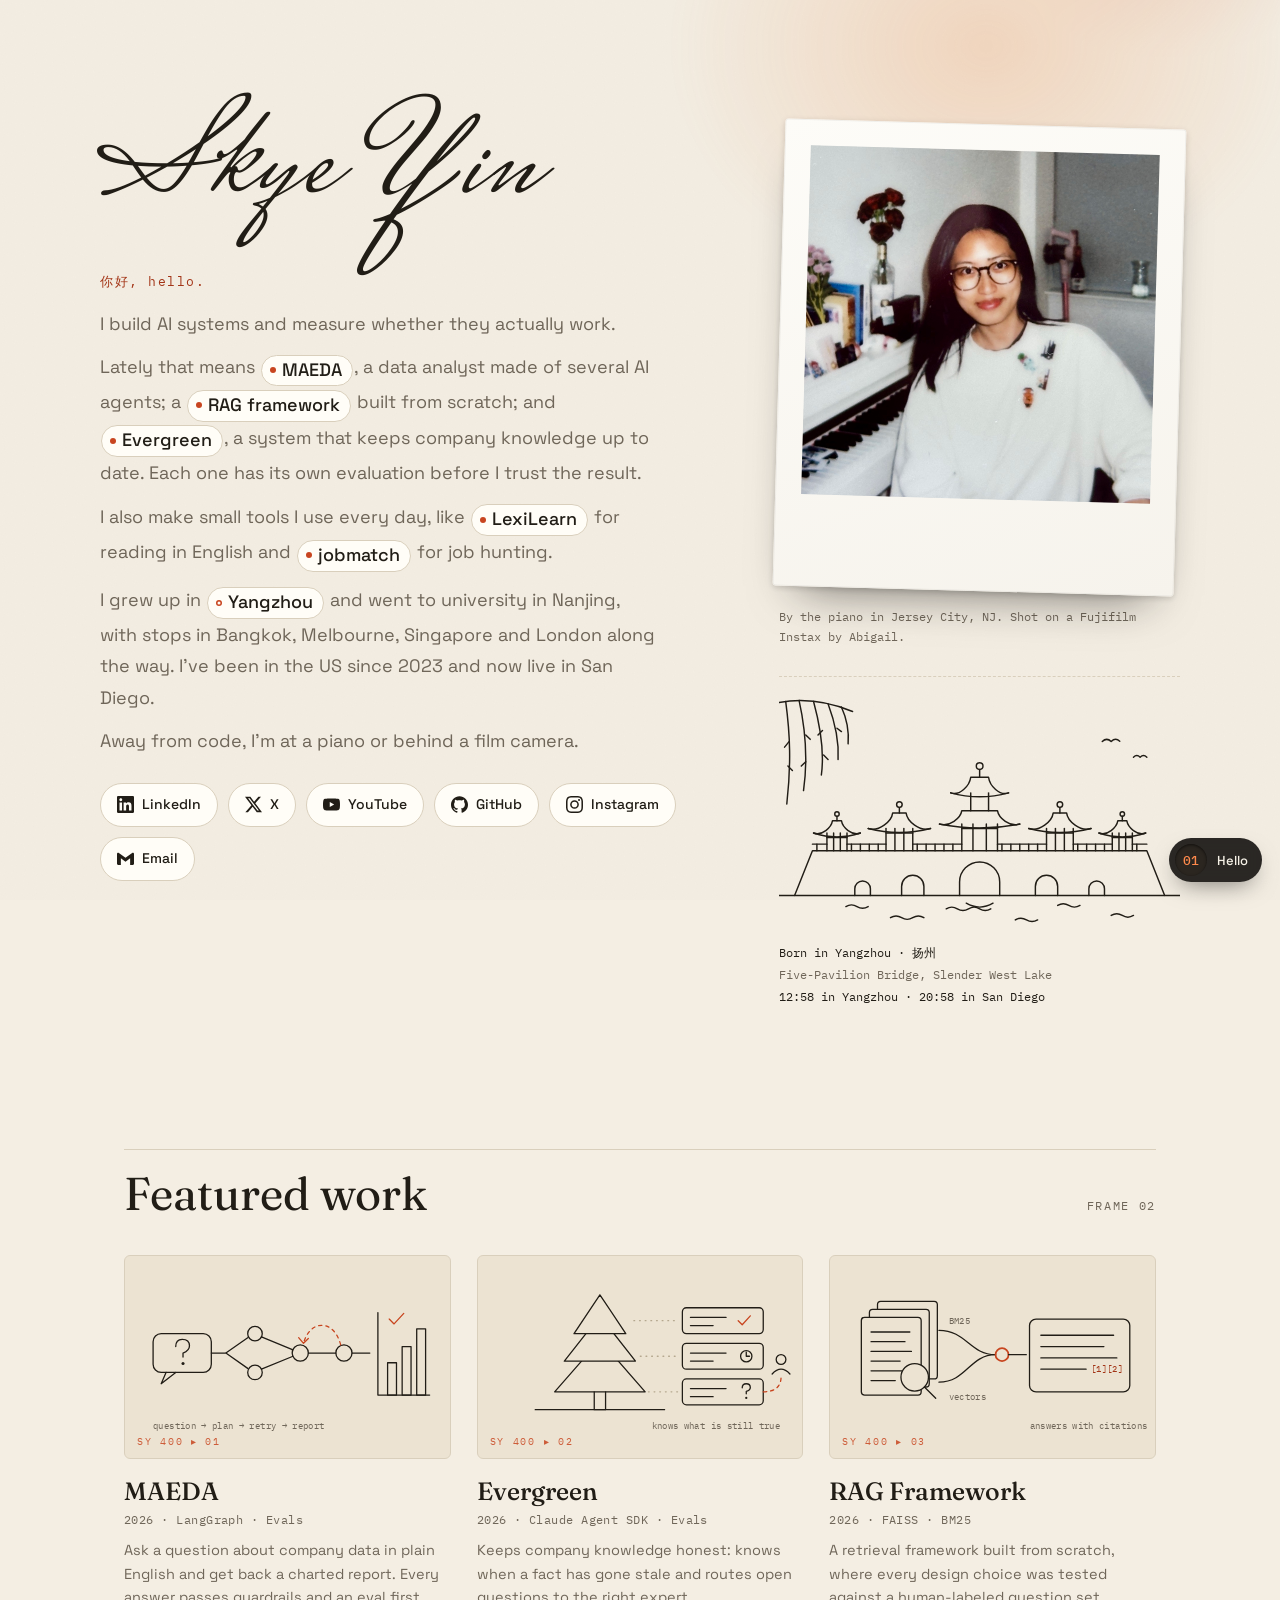
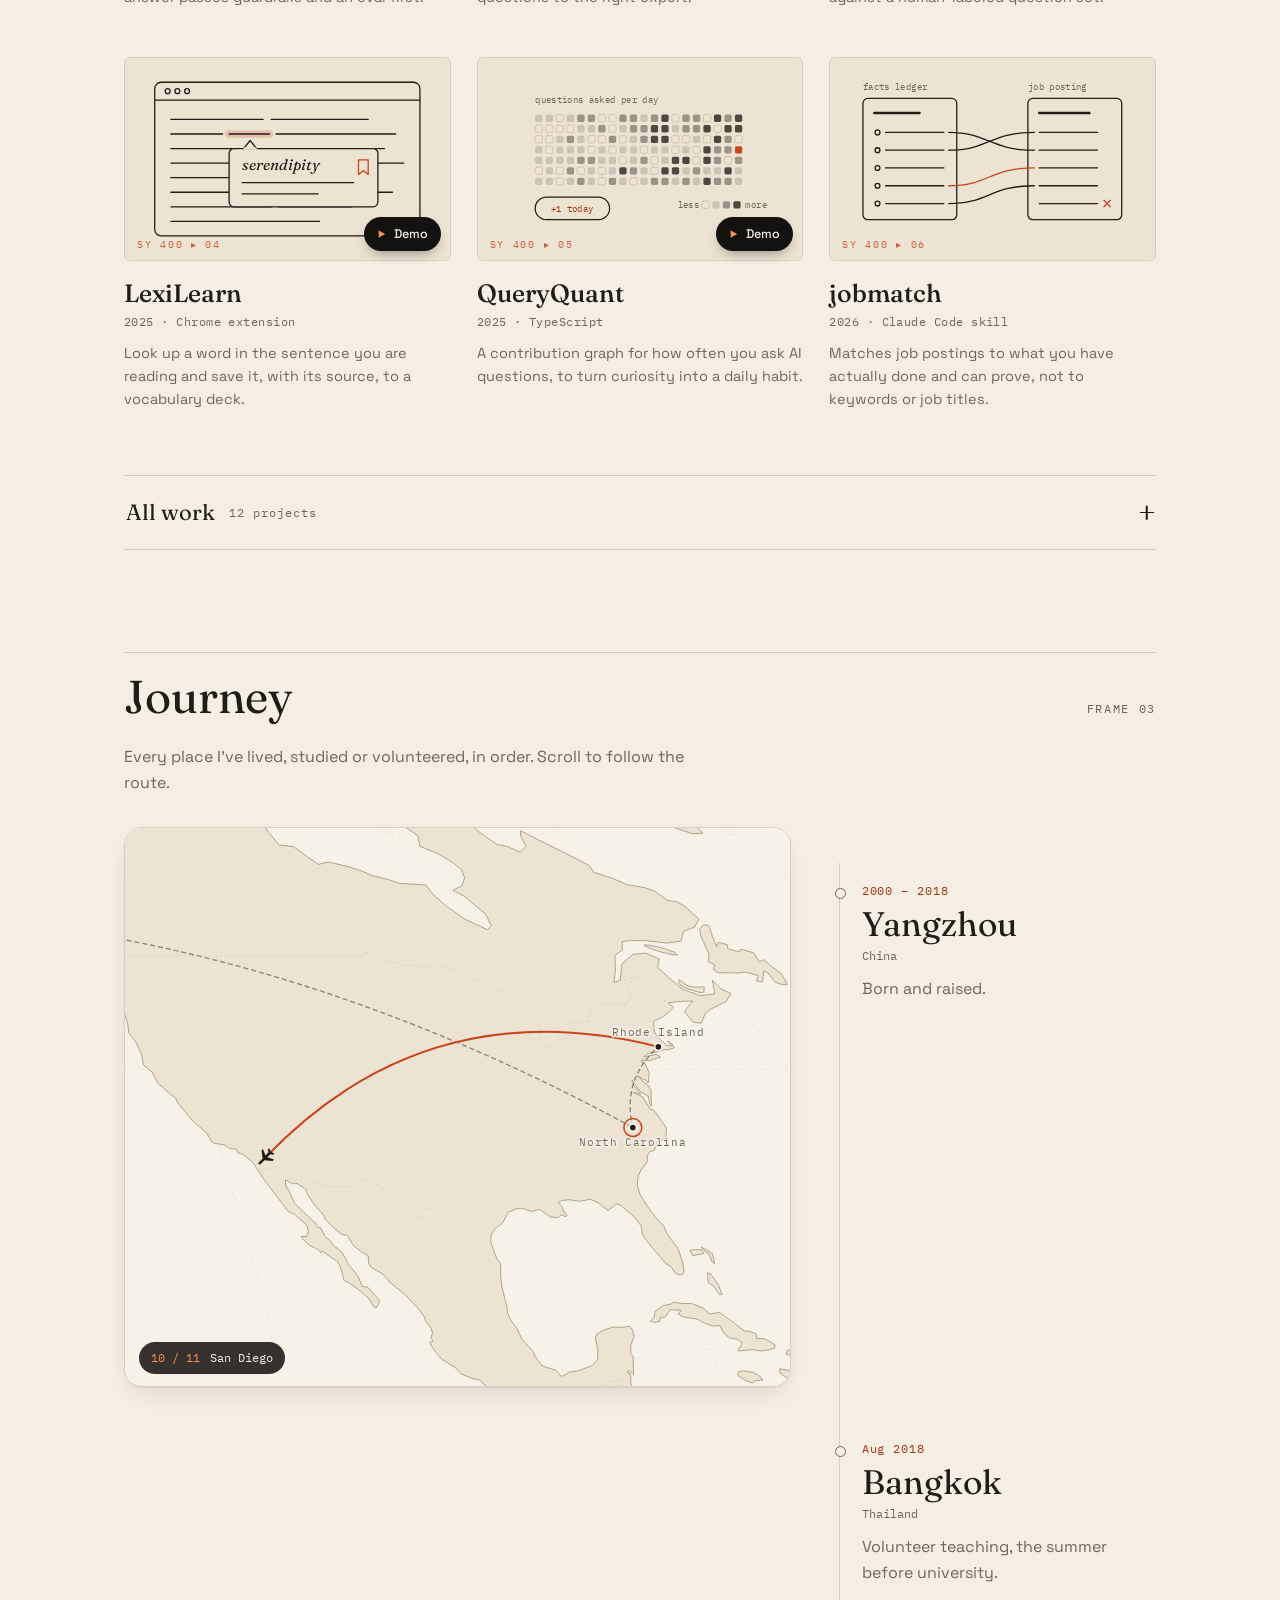
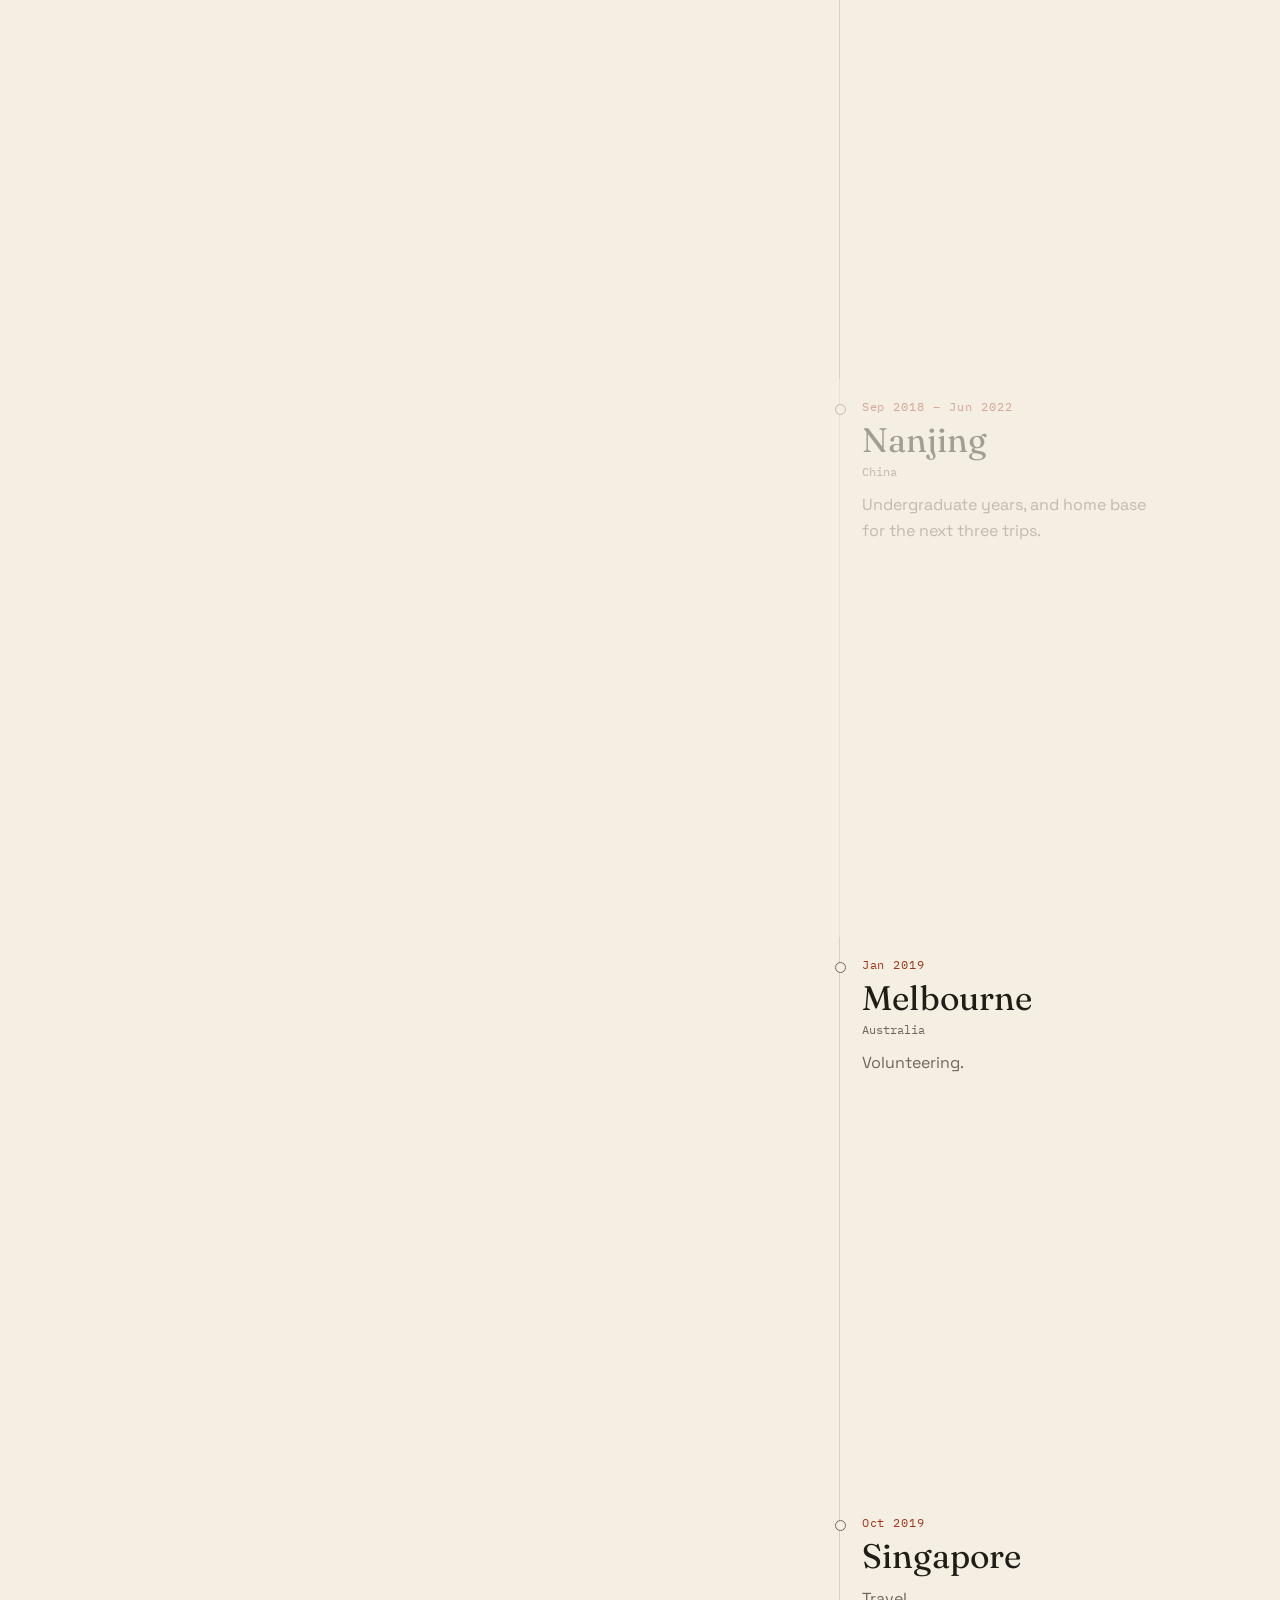
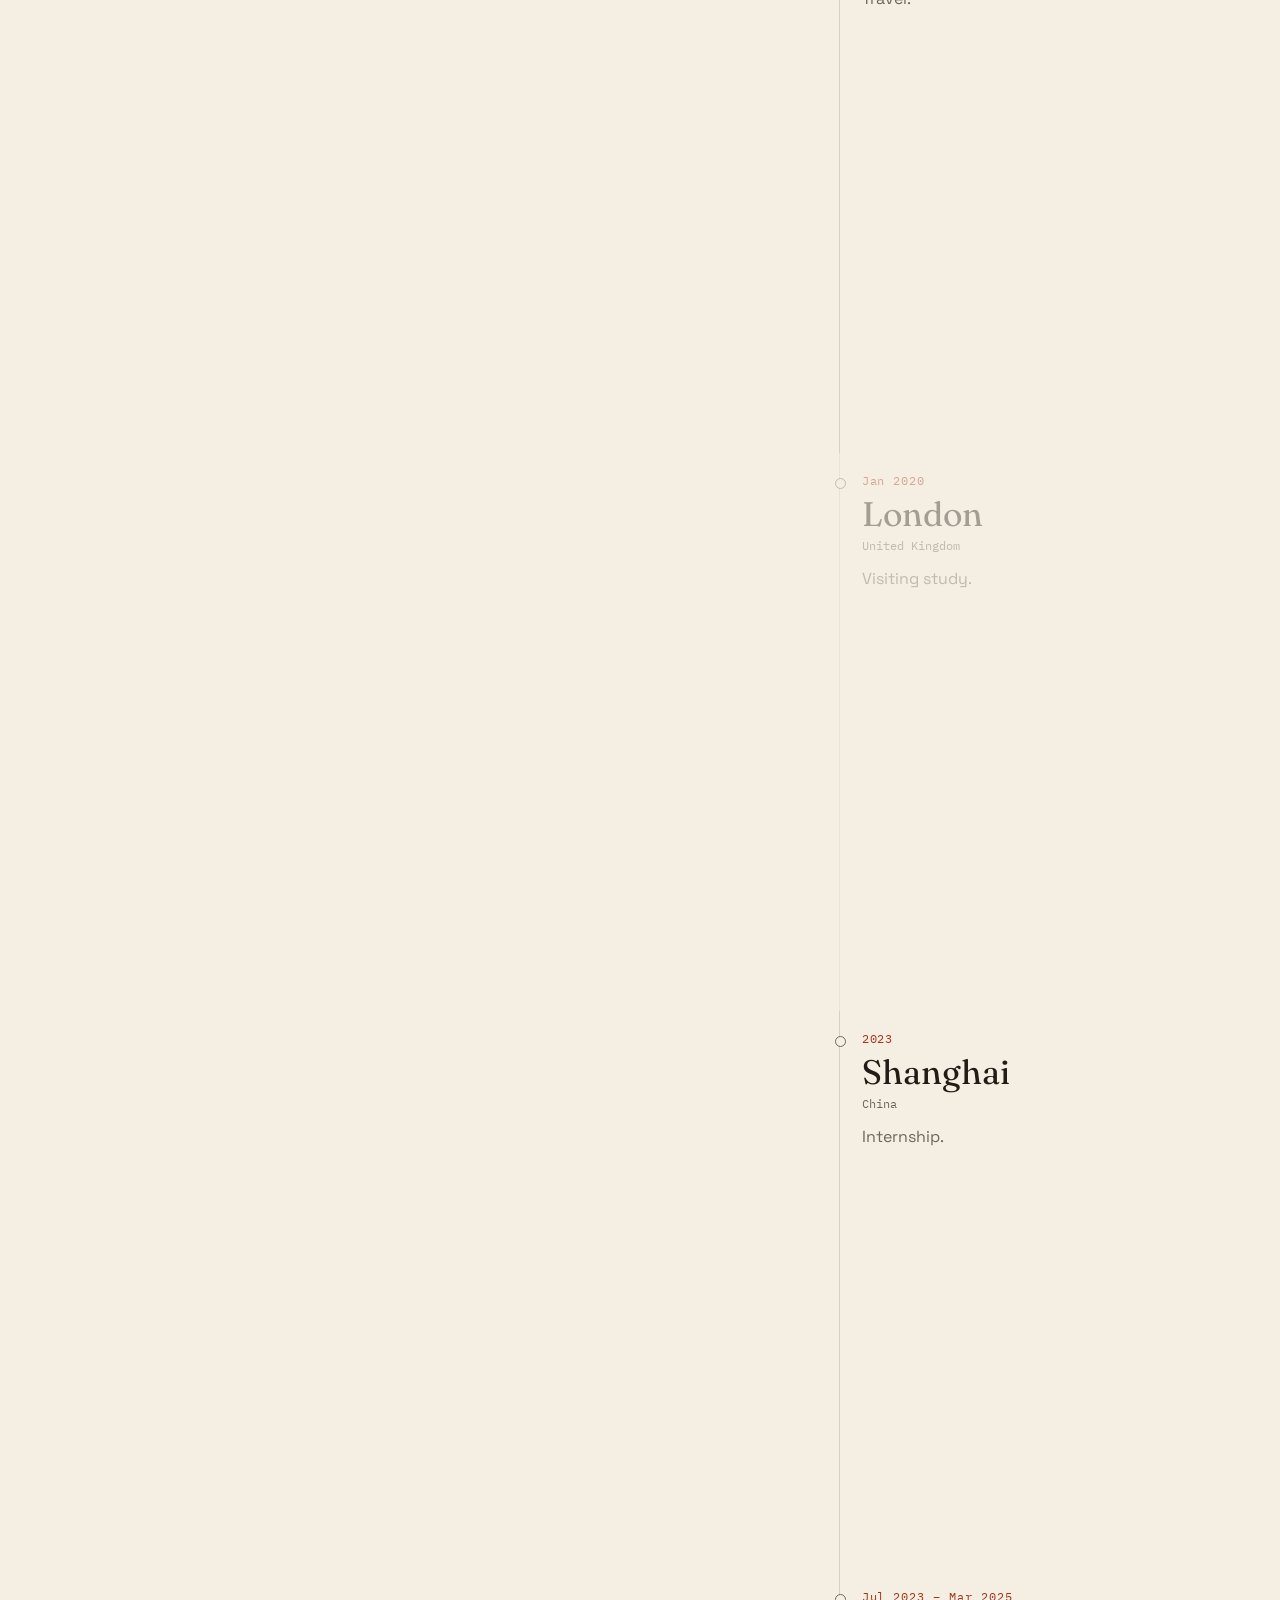
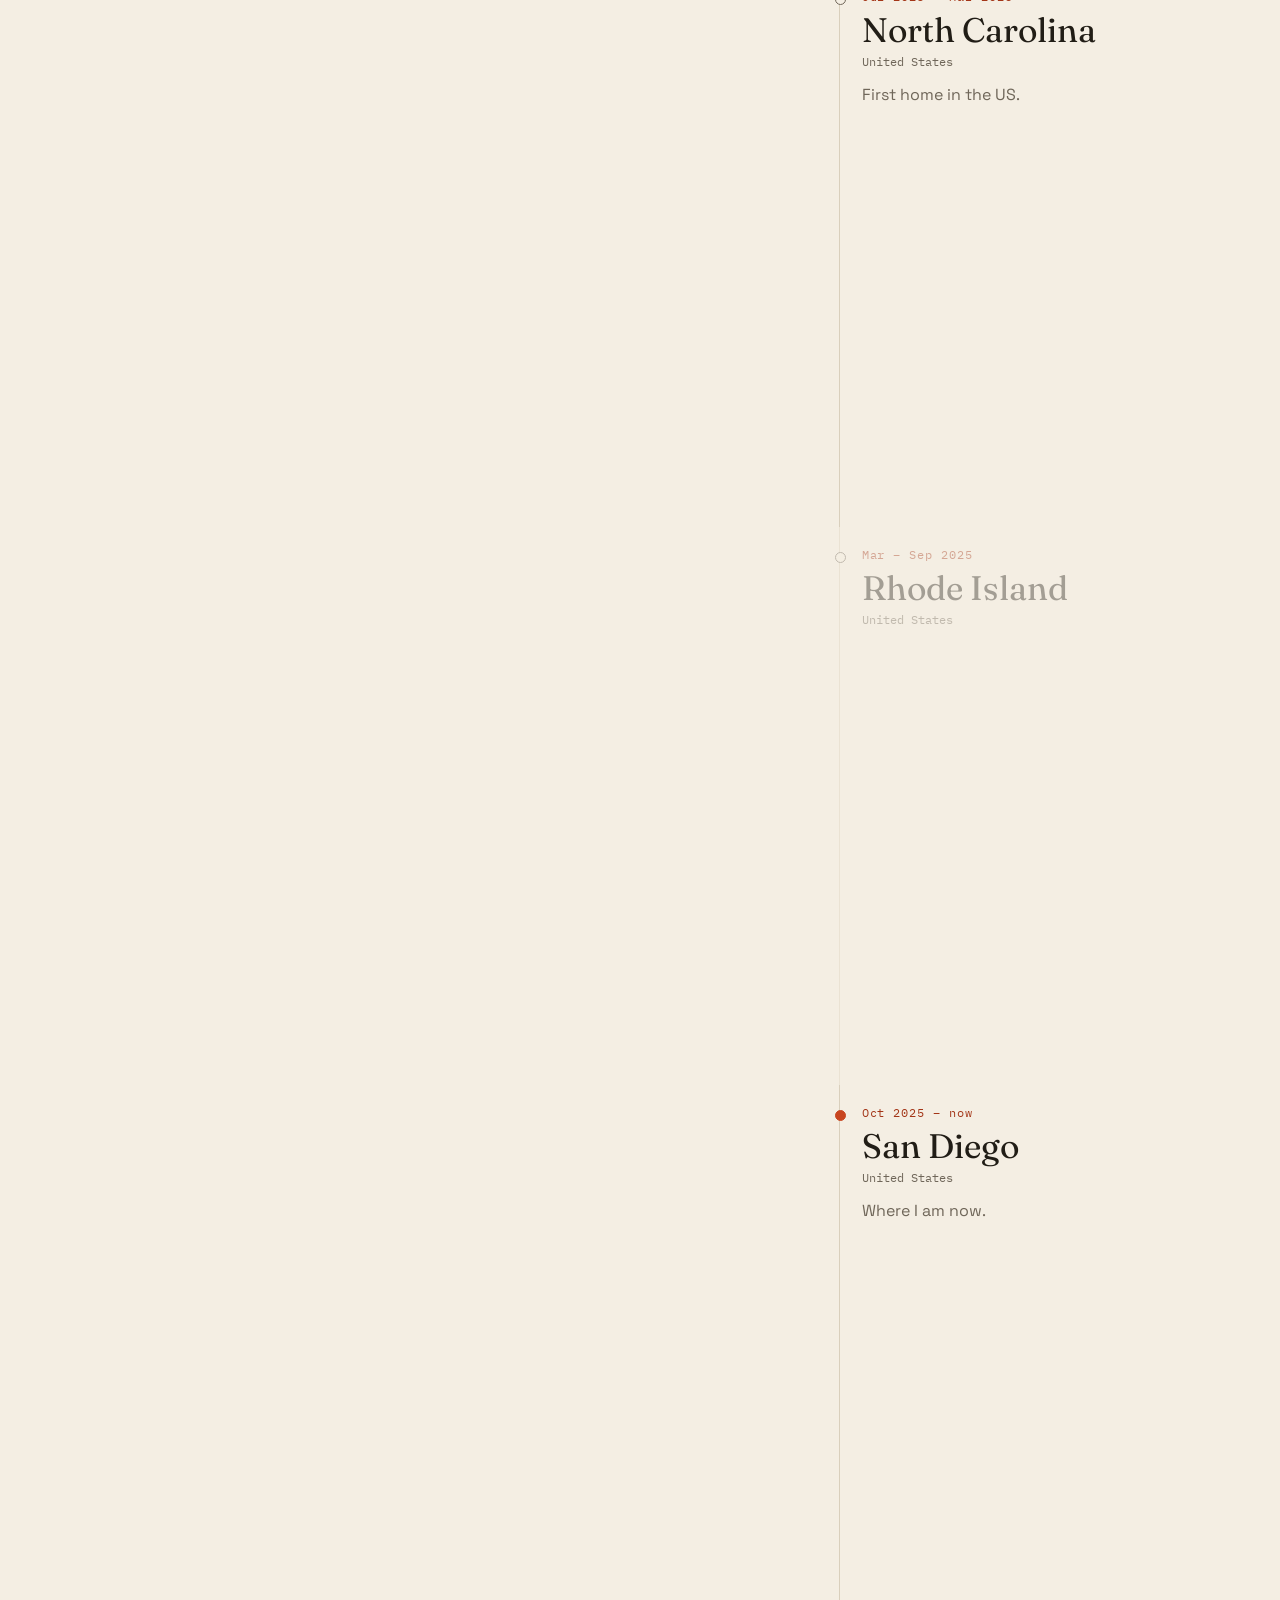
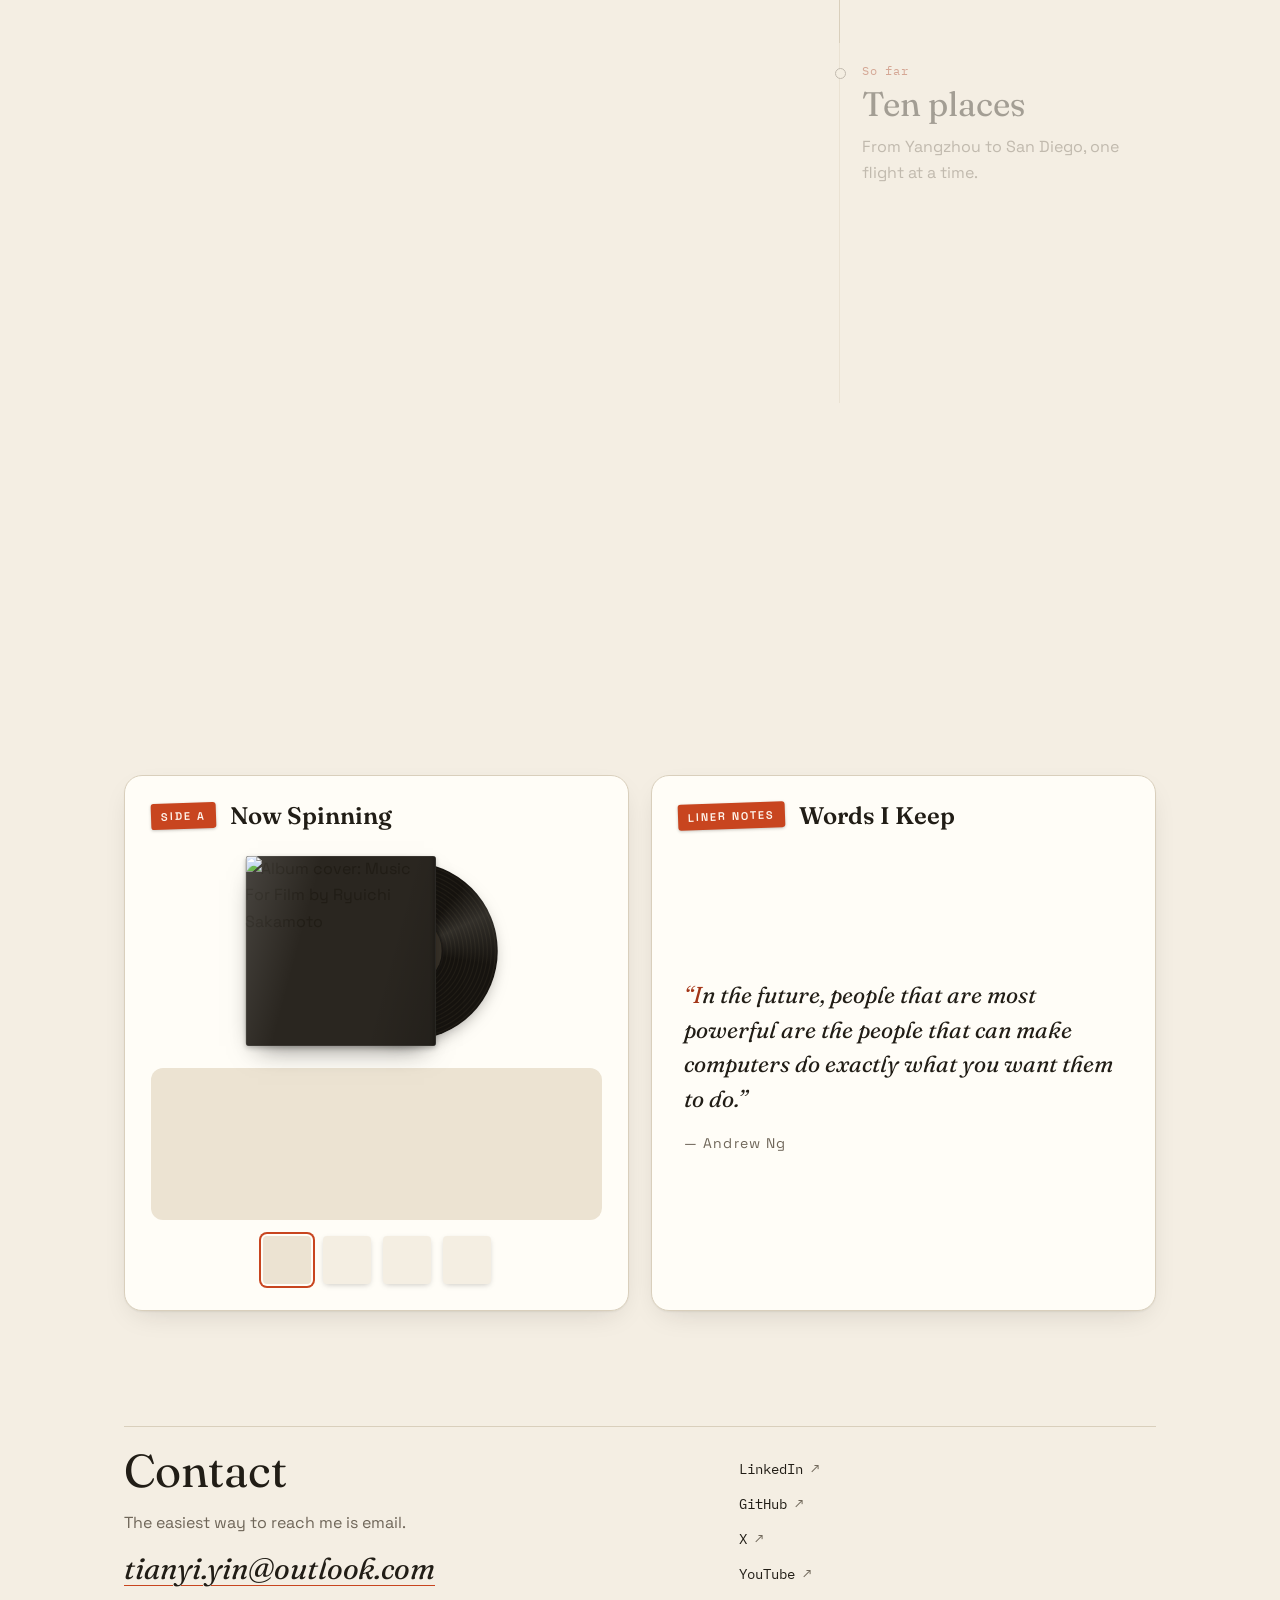
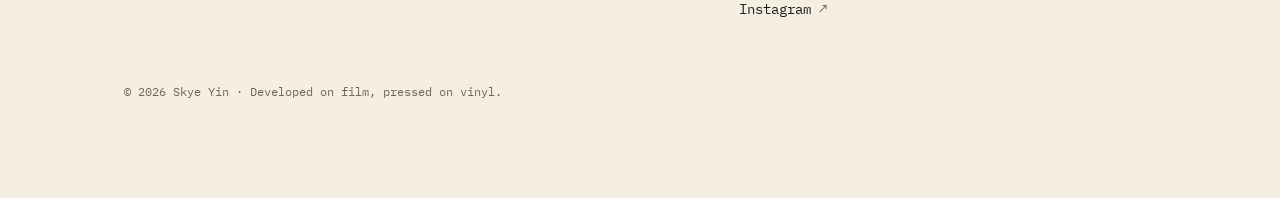
==== commit 091c4b63: "Add the Journey map and an Instax frame for the portrait Journey: a world map that follows Skye's ro" ====
--- a/index.html
+++ b/index.html
@@ -34,7 +34,7 @@
           <p class="story-line">I build AI systems and measure whether they actually work.</p>
           <p class="story-line">Lately that means <a class="chip" href="#work-maeda">MAEDA</a>, a data analyst made of several AI agents; a <a class="chip" href="#work-rag">RAG framework</a> built from scratch; and <a class="chip" href="#work-evergreen">Evergreen</a>, a system that keeps company knowledge up to date. Each one has its own evaluation before I trust the result.</p>
           <p class="story-line">I also make small tools I use every day, like <a class="chip" href="#work-lexilearn">LexiLearn</a> for reading in English and <a class="chip" href="#work-jobmatch">jobmatch</a> for job hunting.</p>
-          <p class="story-line">I'm from <span class="chip chip-place">Yangzhou</span>. Since then I've taught in Thailand, studied in Nanjing, and spent time in Australia, Singapore and London before landing in the US.</p>
+          <p class="story-line">I grew up in <a class="chip chip-place" href="#journey">Yangzhou</a> and went to university in Nanjing, with stops in Bangkok, Melbourne, Singapore and London along the way. I've been in the US since 2023 and now live in San Diego.</p>
           <p class="story-line">Away from code, I'm at a piano or behind a film camera.</p>
         </div>
         <nav class="social-row" aria-label="Social links">
@@ -67,12 +67,10 @@
 
       <aside class="hello-aside">
         <figure class="hello-photo">
-          <div class="film-print">
-            <img src="portrait.jpg" alt="Skye Yin at home, sitting by a piano" width="1206" height="1206">
-            <span class="edge edge-l">SKYE 400</span>
-            <span class="edge edge-r">&#9656; 01A</span>
+          <div class="instax">
+            <img src="portrait.jpg" alt="Skye Yin sitting by a piano" width="1206" height="1206">
           </div>
-          <figcaption>At home, by the piano. Shot on film.</figcaption>
+          <figcaption>By the piano in Jersey City, NJ. Shot on a Fujifilm Instax by Abigail.</figcaption>
         </figure>
         <div class="postcard">
           <svg class="bridge-art" viewBox="0 0 360 210" role="img" aria-label="Line drawing of the Five-Pavilion Bridge on Slender West Lake, Yangzhou">
@@ -154,7 +152,7 @@
           <p class="postcard-text">
             <span>Born in Yangzhou &middot; <span lang="zh">扬州</span></span>
             <span class="muted">Five-Pavilion Bridge, Slender West Lake</span>
-            <span id="yz-time">Yangzhou local time</span>
+            <span id="yz-time">Local time in Yangzhou and San Diego</span>
           </p>
         </div>
       </aside>
@@ -535,8 +533,119 @@
       </details>
     </section>
 
-    <!-- ============ 03 · Music & words ============ -->
-    <div class="bento" id="music" data-frame="03" data-frame-label="Music &amp; words">
+    <!-- ============ 03 · Journey ============ -->
+    <section class="section journey" id="journey" data-frame="03" data-frame-label="Journey" aria-labelledby="journey-title">
+      <div class="section-head">
+        <h2 id="journey-title">Journey</h2>
+        <p class="section-kicker">Frame 03</p>
+      </div>
+      <p class="journey-intro">Every place I've lived, studied or volunteered, in order. Scroll to follow the route.</p>
+      <div class="journey-body">
+        <div class="journey-map">
+          <svg id="journey-svg" viewBox="0 16 1000 402" preserveAspectRatio="xMidYMid meet" role="img" aria-labelledby="journey-desc">
+            <desc id="journey-desc">World map of Skye's route: Yangzhou, Bangkok, Nanjing, Melbourne, Singapore, London, Shanghai, North Carolina, Rhode Island and San Diego.</desc>
+            <path class="map-sphere" d="M203.8,0L500,0L796.2,0L848.4,25.2L869.6,37.7L890.5,52L910.3,67.6L928.5,84.4L944.9,102.3L959.2,121L971.6,140.4L981.7,160.3L989.7,180.7L995.4,201.4L998.8,222.3L1000,243.4L998.8,264.4L995.4,285.3L989.7,306L981.7,326.4L971.6,346.4L959.2,365.7L944.9,384.4L928.5,402.3L910.3,419.1L890.5,434.7L869.6,449L848.4,461.5L796.2,486.7L500,486.7L203.8,486.7L151.6,461.5L130.4,449L109.5,434.7L89.7,419.1L71.5,402.3L55.1,384.4L40.8,365.7L28.4,346.4L18.3,326.4L10.3,306L4.6,285.3L1.2,264.4L0,243.4L1.2,222.3L4.6,201.4L10.3,180.7L18.3,160.3L28.4,140.4L40.8,121L55.1,102.3L71.5,84.4L89.7,67.6L109.5,52L130.4,37.7L151.6,25.2L203.8,0Z"/>
+            <path class="map-grat" d="M549.4,486.7L558.1,461.5L565.1,434.7L571.4,402.3L576.5,365.7L580.3,326.4L582.6,285.3L583.3,243.4L582.6,201.4L580.3,160.3L576.5,121L571.4,84.4L565.1,52L558.1,25.2L549.4,0M582.3,486.7L596.8,461.5L608.5,434.7L619,402.3L627.6,365.7L633.8,326.4L637.6,285.3L638.9,243.4L637.6,201.4L633.8,160.3L627.6,121L619,84.4L608.5,52L596.8,25.2L582.3,0M615.2,486.7L635.5,461.5L651.9,434.7L666.6,402.3L678.6,365.7L687.3,326.4L692.7,285.3L694.4,243.4L692.7,201.4L687.3,160.3L678.6,121L666.6,84.4L651.9,52L635.5,25.2L615.2,0M648.1,486.7L674.2,461.5L695.3,434.7L714.3,402.3L729.6,365.7L740.9,326.4L747.7,285.3L750,243.4L747.7,201.4L740.9,160.3L729.6,121L714.3,84.4L695.3,52L674.2,25.2L648.1,0M681,486.7L712.9,461.5L738.7,434.7L750.8,419.1L761.9,402.3L771.9,384.4L780.7,365.7L788.2,346.4L794.4,326.4L802.7,285.3L805.6,243.4L802.7,201.4L794.4,160.3L788.2,140.4L780.7,121L771.9,102.3L761.9,84.4L750.8,67.6L738.7,52L712.9,25.2L681,0M713.9,486.7L751.7,461.5L782.1,434.7L796.4,419.1L809.5,402.3L821.3,384.4L831.7,365.7L840.6,346.4L847.9,326.4L853.7,306L857.8,285.3L860.3,264.4L861.1,243.4L860.3,222.3L857.8,201.4L853.7,180.7L847.9,160.3L840.6,140.4L831.7,121L821.3,102.3L809.5,84.4L796.4,67.6L782.1,52L751.7,25.2L713.9,0M746.9,486.7L790.4,461.5L808,449L825.5,434.7L841.9,419.1L857.1,402.3L870.7,384.4L882.7,365.7L893,346.4L901.4,326.4L908.1,306L912.8,285.3L915.7,264.4L916.7,243.4L915.7,222.3L912.8,201.4L908.1,180.7L901.4,160.3L893,140.4L882.7,121L870.7,102.3L857.1,84.4L841.9,67.6L825.5,52L808,37.7L790.4,25.2L746.9,0M779.8,486.7L829.1,461.5L849.1,449L868.8,434.7L887.5,419.1L904.7,402.3L920.2,384.4L933.7,365.7L945.4,346.4L955,326.4L962.5,306L967.9,285.3L971.1,264.4L972.2,243.4L971.1,222.3L967.9,201.4L962.5,180.7L955,160.3L945.4,140.4L933.7,121L920.2,102.3L904.7,84.4L887.5,67.6L868.8,52L849.1,37.7L829.1,25.2L779.8,0M220.2,486.7L170.9,461.5L150.9,449L131.2,434.7L112.5,419.1L95.3,402.3L79.8,384.4L66.3,365.7L54.6,346.4L45,326.4L37.5,306L32.1,285.3L28.9,264.4L27.8,243.4L28.9,222.3L32.1,201.4L37.5,180.7L45,160.3L54.6,140.4L66.3,121L79.8,102.3L95.3,84.4L112.5,67.6L131.2,52L150.9,37.7L170.9,25.2L220.2,0M253.1,486.7L209.6,461.5L192,449L174.5,434.7L158.1,419.1L142.9,402.3L129.3,384.4L117.3,365.7L107,346.4L98.6,326.4L91.9,306L87.2,285.3L84.3,264.4L83.3,243.4L84.3,222.3L87.2,201.4L91.9,180.7L98.6,160.3L107,140.4L117.3,121L129.3,102.3L142.9,84.4L158.1,67.6L174.5,52L192,37.7L209.6,25.2L253.1,0M286.1,486.7L248.3,461.5L217.9,434.7L203.6,419.1L190.5,402.3L178.7,384.4L168.3,365.7L159.4,346.4L152.1,326.4L146.3,306L142.2,285.3L139.7,264.4L138.9,243.4L139.7,222.3L142.2,201.4L146.3,180.7L152.1,160.3L159.4,140.4L168.3,121L178.7,102.3L190.5,84.4L203.6,67.6L217.9,52L248.3,25.2L286.1,0M319,486.7L287.1,461.5L261.3,434.7L249.2,419.1L238.1,402.3L228.1,384.4L219.3,365.7L211.8,346.4L205.6,326.4L197.3,285.3L194.4,243.4L197.3,201.4L205.6,160.3L211.8,140.4L219.3,121L228.1,102.3L238.1,84.4L249.2,67.6L261.3,52L287.1,25.2L319,0M351.9,486.7L325.8,461.5L304.7,434.7L285.7,402.3L270.4,365.7L259.1,326.4L252.3,285.3L250,243.4L252.3,201.4L259.1,160.3L270.4,121L285.7,84.4L304.7,52L325.8,25.2L351.9,0M384.8,486.7L364.5,461.5L348.1,434.7L333.4,402.3L321.4,365.7L312.7,326.4L307.3,285.3L305.6,243.4L307.3,201.4L312.7,160.3L321.4,121L333.4,84.4L348.1,52L364.5,25.2L384.8,0M417.7,486.7L403.2,461.5L391.5,434.7L381,402.3L372.4,365.7L366.2,326.4L362.4,285.3L361.1,243.4L362.4,201.4L366.2,160.3L372.4,121L381,84.4L391.5,52L403.2,25.2L417.7,0M450.6,486.7L441.9,461.5L434.9,434.7L428.6,402.3L423.5,365.7L419.7,326.4L417.4,285.3L416.7,243.4L417.4,201.4L419.7,160.3L423.5,121L428.6,84.4L434.9,52L441.9,25.2L450.6,0M483.5,486.7L480.6,461.5L476.2,402.3L473.2,326.4L472.2,243.4L473.2,160.3L476.2,84.4L480.6,25.2L483.5,0M516.5,486.7L519.4,461.5L523.8,402.3L526.8,326.4L527.8,243.4L526.8,160.3L523.8,84.4L519.4,25.2L516.5,0M551.4,481.3L555.7,481.3L560,481.3L564.3,481.3L568.6,481.3L572.9,481.3L577.1,481.3L581.4,481.3L585.7,481.3L590,481.3L594.3,481.3L598.6,481.3L602.9,481.3L607.1,481.3L611.4,481.3L615.7,481.3L620,481.3L624.3,481.3L628.6,481.3L632.8,481.3L637.1,481.3L641.4,481.3L645.7,481.3L650,481.3L654.3,481.3L658.6,481.3L662.8,481.3L667.1,481.3L671.4,481.3L675.7,481.3L680,481.3L684.3,481.3L688.6,481.3L692.8,481.3L697.1,481.3L701.4,481.3L705.7,481.3L710,481.3L714.3,481.3L718.6,481.3L722.8,481.3L727.1,481.3L731.4,481.3L735.7,481.3L740,481.3L744.3,481.3L748.6,481.3L752.8,481.3L757.1,481.3L761.4,481.3L765.7,481.3L770,481.3L774.3,481.3L778.6,481.3L782.8,481.3L787.1,481.3L791.4,481.3L795.7,481.3L800,481.3L804.3,481.3L808.6,481.3M191.4,481.3L191.4,481.3L195.7,481.3L200,481.3L204.3,481.3L208.6,481.3L212.9,481.3L217.2,481.3L221.4,481.3L225.7,481.3L230,481.3L234.3,481.3L238.6,481.3L242.9,481.3L247.2,481.3L251.4,481.3L255.7,481.3L260,481.3L264.3,481.3L268.6,481.3L272.9,481.3L277.2,481.3L281.4,481.3L285.7,481.3L290,481.3L294.3,481.3L298.6,481.3L302.9,481.3L307.2,481.3L311.4,481.3L315.7,481.3L320,481.3L324.3,481.3L328.6,481.3L332.9,481.3L337.2,481.3L341.4,481.3L345.7,481.3L350,481.3L354.3,481.3L358.6,481.3L362.9,481.3L367.2,481.3L371.4,481.3L375.7,481.3L380,481.3L384.3,481.3L388.6,481.3L392.9,481.3L397.1,481.3L401.4,481.3L405.7,481.3L410,481.3L414.3,481.3L418.6,481.3L422.9,481.3L427.1,481.3L431.4,481.3L435.7,481.3L440,481.3L444.3,481.3L448.6,481.3L452.9,481.3L457.1,481.3L461.4,481.3L465.7,481.3L470,481.3L474.3,481.3L478.6,481.3L482.9,481.3L487.1,481.3L491.4,481.3L495.7,481.3L500,481.3L504.3,481.3L508.6,481.3L512.9,481.3L517.1,481.3L521.4,481.3L525.7,481.3L530,481.3L534.3,481.3L538.6,481.3L542.9,481.3L547.1,481.3L551.4,481.3M562.8,444.4L568,444.4L573.2,444.4L578.5,444.4L583.7,444.4L588.9,444.4L594.2,444.4L599.4,444.4L604.6,444.4L609.9,444.4L615.1,444.4L620.3,444.4L625.6,444.4L630.8,444.4L636,444.4L641.3,444.4L646.5,444.4L651.7,444.4L656.9,444.4L662.2,444.4L667.4,444.4L672.6,444.4L677.9,444.4L683.1,444.4L688.3,444.4L693.6,444.4L698.8,444.4L704,444.4L709.3,444.4L714.5,444.4L719.7,444.4L725,444.4L730.2,444.4L735.4,444.4L740.7,444.4L745.9,444.4L751.1,444.4L756.4,444.4L761.6,444.4L766.8,444.4L772,444.4L777.3,444.4L782.5,444.4L787.7,444.4L793,444.4L798.2,444.4L803.4,444.4L808.7,444.4L813.9,444.4L819.1,444.4L824.4,444.4L829.6,444.4L834.8,444.4L840.1,444.4L845.3,444.4L850.5,444.4L855.8,444.4L861,444.4L866.2,444.4L871.4,444.4L876.7,444.4M123.3,444.4L123.3,444.4L128.6,444.4L133.8,444.4L139,444.4L144.2,444.4L149.5,444.4L154.7,444.4L159.9,444.4L165.2,444.4L170.4,444.4L175.6,444.4L180.9,444.4L186.1,444.4L191.3,444.4L196.6,444.4L201.8,444.4L207,444.4L212.3,444.4L217.5,444.4L222.7,444.4L228,444.4L233.2,444.4L238.4,444.4L243.6,444.4L248.9,444.4L254.1,444.4L259.3,444.4L264.6,444.4L269.8,444.4L275,444.4L280.3,444.4L285.5,444.4L290.7,444.4L296,444.4L301.2,444.4L306.4,444.4L311.7,444.4L316.9,444.4L322.1,444.4L327.4,444.4L332.6,444.4L337.8,444.4L343.1,444.4L348.3,444.4L353.5,444.4L358.7,444.4L364,444.4L369.2,444.4L374.4,444.4L379.7,444.4L384.9,444.4L390.1,444.4L395.4,444.4L400.6,444.4L405.8,444.4L411.1,444.4L416.3,444.4L421.5,444.4L426.8,444.4L432,444.4L437.2,444.4L442.5,444.4L447.7,444.4L452.9,444.4L458.1,444.4L463.4,444.4L468.6,444.4L473.8,444.4L479.1,444.4L484.3,444.4L489.5,444.4L494.8,444.4L500,444.4L505.2,444.4L510.5,444.4L515.7,444.4L520.9,444.4L526.2,444.4L531.4,444.4L536.6,444.4L541.9,444.4L547.1,444.4L552.3,444.4L557.5,444.4L562.8,444.4M573.9,386.5L580,386.5L586.2,386.5L592.3,386.5L598.5,386.5L604.6,386.5L610.8,386.5L616.9,386.5L623.1,386.5L629.3,386.5L635.4,386.5L641.6,386.5L647.7,386.5L653.9,386.5L660,386.5L666.2,386.5L672.3,386.5L678.5,386.5L684.6,386.5L690.8,386.5L697,386.5L703.1,386.5L709.3,386.5L715.4,386.5L721.6,386.5L727.7,386.5L733.9,386.5L740,386.5L746.2,386.5L752.4,386.5L758.5,386.5L764.7,386.5L770.8,386.5L777,386.5L783.1,386.5L789.3,386.5L795.4,386.5L801.6,386.5L807.7,386.5L813.9,386.5L820.1,386.5L826.2,386.5L832.4,386.5L838.5,386.5L844.7,386.5L850.8,386.5L857,386.5L863.1,386.5L869.3,386.5L875.4,386.5L881.6,386.5L887.8,386.5L893.9,386.5L900.1,386.5L906.2,386.5L912.4,386.5L918.5,386.5L924.7,386.5L930.8,386.5L937,386.5L943.2,386.5M56.8,386.5L56.8,386.5L63,386.5L69.2,386.5L75.3,386.5L81.5,386.5L87.6,386.5L93.8,386.5L99.9,386.5L106.1,386.5L112.2,386.5L118.4,386.5L124.6,386.5L130.7,386.5L136.9,386.5L143,386.5L149.2,386.5L155.3,386.5L161.5,386.5L167.6,386.5L173.8,386.5L179.9,386.5L186.1,386.5L192.3,386.5L198.4,386.5L204.6,386.5L210.7,386.5L216.9,386.5L223,386.5L229.2,386.5L235.3,386.5L241.5,386.5L247.6,386.5L253.8,386.5L260,386.5L266.1,386.5L272.3,386.5L278.4,386.5L284.6,386.5L290.7,386.5L296.9,386.5L303,386.5L309.2,386.5L315.4,386.5L321.5,386.5L327.7,386.5L333.8,386.5L340,386.5L346.1,386.5L352.3,386.5L358.4,386.5L364.6,386.5L370.7,386.5L376.9,386.5L383.1,386.5L389.2,386.5L395.4,386.5L401.5,386.5L407.7,386.5L413.8,386.5L420,386.5L426.1,386.5L432.3,386.5L438.5,386.5L444.6,386.5L450.8,386.5L456.9,386.5L463.1,386.5L469.2,386.5L475.4,386.5L481.5,386.5L487.7,386.5L493.8,386.5L500,386.5L506.2,386.5L512.3,386.5L518.5,386.5L524.6,386.5L530.8,386.5L536.9,386.5L543.1,386.5L549.2,386.5L555.4,386.5L561.5,386.5L567.7,386.5L573.9,386.5M580.9,317.4L587.7,317.4L594.4,317.4L601.2,317.4L607.9,317.4L614.6,317.4L621.4,317.4L628.1,317.4L634.9,317.4L641.6,317.4L648.4,317.4L655.1,317.4L661.8,317.4L668.6,317.4L675.3,317.4L682.1,317.4L688.8,317.4L695.6,317.4L702.3,317.4L709,317.4L715.8,317.4L722.5,317.4L729.3,317.4L736,317.4L742.8,317.4L749.5,317.4L756.3,317.4L763,317.4L769.7,317.4L776.5,317.4L783.2,317.4L790,317.4L796.7,317.4L803.5,317.4L810.2,317.4L816.9,317.4L823.7,317.4L830.4,317.4L837.2,317.4L843.9,317.4L850.7,317.4L857.4,317.4L864.1,317.4L870.9,317.4L877.6,317.4L884.4,317.4L891.1,317.4L897.9,317.4L904.6,317.4L911.4,317.4L918.1,317.4L924.8,317.4L931.6,317.4L938.3,317.4L945.1,317.4L951.8,317.4L958.6,317.4L965.3,317.4L972,317.4L978.8,317.4L985.5,317.4M14.5,317.4L14.5,317.4L21.2,317.4L28,317.4L34.7,317.4L41.4,317.4L48.2,317.4L54.9,317.4L61.7,317.4L68.4,317.4L75.2,317.4L81.9,317.4L88.6,317.4L95.4,317.4L102.1,317.4L108.9,317.4L115.6,317.4L122.4,317.4L129.1,317.4L135.9,317.4L142.6,317.4L149.3,317.4L156.1,317.4L162.8,317.4L169.6,317.4L176.3,317.4L183.1,317.4L189.8,317.4L196.5,317.4L203.3,317.4L210,317.4L216.8,317.4L223.5,317.4L230.3,317.4L237,317.4L243.7,317.4L250.5,317.4L257.2,317.4L264,317.4L270.7,317.4L277.5,317.4L284.2,317.4L291,317.4L297.7,317.4L304.4,317.4L311.2,317.4L317.9,317.4L324.7,317.4L331.4,317.4L338.2,317.4L344.9,317.4L351.6,317.4L358.4,317.4L365.1,317.4L371.9,317.4L378.6,317.4L385.4,317.4L392.1,317.4L398.8,317.4L405.6,317.4L412.3,317.4L419.1,317.4L425.8,317.4L432.6,317.4L439.3,317.4L446.1,317.4L452.8,317.4L459.5,317.4L466.3,317.4L473,317.4L479.8,317.4L486.5,317.4L493.3,317.4L500,317.4L506.7,317.4L513.5,317.4L520.2,317.4L527,317.4L533.7,317.4L540.5,317.4L547.2,317.4L553.9,317.4L560.7,317.4L567.4,317.4L574.2,317.4L580.9,317.4M583.3,243.4L590.3,243.4L597.2,243.4L604.2,243.4L611.1,243.4L618.1,243.4L625,243.4L631.9,243.4L638.9,243.4L645.8,243.4L652.8,243.4L659.7,243.4L666.7,243.4L673.6,243.4L680.6,243.4L687.5,243.4L694.4,243.4L701.4,243.4L708.3,243.4L715.3,243.4L722.2,243.4L729.2,243.4L736.1,243.4L743.1,243.4L750,243.4L756.9,243.4L763.9,243.4L770.8,243.4L777.8,243.4L784.7,243.4L791.7,243.4L798.6,243.4L805.6,243.4L812.5,243.4L819.4,243.4L826.4,243.4L833.3,243.4L840.3,243.4L847.2,243.4L854.2,243.4L861.1,243.4L868.1,243.4L875,243.4L881.9,243.4L888.9,243.4L895.8,243.4L902.8,243.4L909.7,243.4L916.7,243.4L923.6,243.4L930.6,243.4L937.5,243.4L944.4,243.4L951.4,243.4L958.3,243.4L965.3,243.4L972.2,243.4L979.2,243.4L986.1,243.4L993.1,243.4L1000,243.4M0,243.4L0,243.4L6.9,243.4L13.9,243.4L20.8,243.4L27.8,243.4L34.7,243.4L41.7,243.4L48.6,243.4L55.6,243.4L62.5,243.4L69.4,243.4L76.4,243.4L83.3,243.4L90.3,243.4L97.2,243.4L104.2,243.4L111.1,243.4L118.1,243.4L125,243.4L131.9,243.4L138.9,243.4L145.8,243.4L152.8,243.4L159.7,243.4L166.7,243.4L173.6,243.4L180.6,243.4L187.5,243.4L194.4,243.4L201.4,243.4L208.3,243.4L215.3,243.4L222.2,243.4L229.2,243.4L236.1,243.4L243.1,243.4L250,243.4L256.9,243.4L263.9,243.4L270.8,243.4L277.8,243.4L284.7,243.4L291.7,243.4L298.6,243.4L305.6,243.4L312.5,243.4L319.4,243.4L326.4,243.4L333.3,243.4L340.3,243.4L347.2,243.4L354.2,243.4L361.1,243.4L368.1,243.4L375,243.4L381.9,243.4L388.9,243.4L395.8,243.4L402.8,243.4L409.7,243.4L416.7,243.4L423.6,243.4L430.6,243.4L437.5,243.4L444.4,243.4L451.4,243.4L458.3,243.4L465.3,243.4L472.2,243.4L479.2,243.4L486.1,243.4L493.1,243.4L500,243.4L506.9,243.4L513.9,243.4L520.8,243.4L527.8,243.4L534.7,243.4L541.7,243.4L548.6,243.4L555.6,243.4L562.5,243.4L569.4,243.4L576.4,243.4L583.3,243.4M580.9,169.3L587.7,169.3L594.4,169.3L601.2,169.3L607.9,169.3L614.6,169.3L621.4,169.3L628.1,169.3L634.9,169.3L641.6,169.3L648.4,169.3L655.1,169.3L661.8,169.3L668.6,169.3L675.3,169.3L682.1,169.3L688.8,169.3L695.6,169.3L702.3,169.3L709,169.3L715.8,169.3L722.5,169.3L729.3,169.3L736,169.3L742.8,169.3L749.5,169.3L756.3,169.3L763,169.3L769.7,169.3L776.5,169.3L783.2,169.3L790,169.3L796.7,169.3L803.5,169.3L810.2,169.3L816.9,169.3L823.7,169.3L830.4,169.3L837.2,169.3L843.9,169.3L850.7,169.3L857.4,169.3L864.1,169.3L870.9,169.3L877.6,169.3L884.4,169.3L891.1,169.3L897.9,169.3L904.6,169.3L911.4,169.3L918.1,169.3L924.8,169.3L931.6,169.3L938.3,169.3L945.1,169.3L951.8,169.3L958.6,169.3L965.3,169.3L972,169.3L978.8,169.3L985.5,169.3M14.5,169.3L14.5,169.3L21.2,169.3L28,169.3L34.7,169.3L41.4,169.3L48.2,169.3L54.9,169.3L61.7,169.3L68.4,169.3L75.2,169.3L81.9,169.3L88.6,169.3L95.4,169.3L102.1,169.3L108.9,169.3L115.6,169.3L122.4,169.3L129.1,169.3L135.9,169.3L142.6,169.3L149.3,169.3L156.1,169.3L162.8,169.3L169.6,169.3L176.3,169.3L183.1,169.3L189.8,169.3L196.5,169.3L203.3,169.3L210,169.3L216.8,169.3L223.5,169.3L230.3,169.3L237,169.3L243.7,169.3L250.5,169.3L257.2,169.3L264,169.3L270.7,169.3L277.5,169.3L284.2,169.3L291,169.3L297.7,169.3L304.4,169.3L311.2,169.3L317.9,169.3L324.7,169.3L331.4,169.3L338.2,169.3L344.9,169.3L351.6,169.3L358.4,169.3L365.1,169.3L371.9,169.3L378.6,169.3L385.4,169.3L392.1,169.3L398.8,169.3L405.6,169.3L412.3,169.3L419.1,169.3L425.8,169.3L432.6,169.3L439.3,169.3L446.1,169.3L452.8,169.3L459.5,169.3L466.3,169.3L473,169.3L479.8,169.3L486.5,169.3L493.3,169.3L500,169.3L506.7,169.3L513.5,169.3L520.2,169.3L527,169.3L533.7,169.3L540.5,169.3L547.2,169.3L553.9,169.3L560.7,169.3L567.4,169.3L574.2,169.3L580.9,169.3M573.9,100.3L580,100.3L586.2,100.3L592.3,100.3L598.5,100.3L604.6,100.3L610.8,100.3L616.9,100.3L623.1,100.3L629.3,100.3L635.4,100.3L641.6,100.3L647.7,100.3L653.9,100.3L660,100.3L666.2,100.3L672.3,100.3L678.5,100.3L684.6,100.3L690.8,100.3L697,100.3L703.1,100.3L709.3,100.3L715.4,100.3L721.6,100.3L727.7,100.3L733.9,100.3L740,100.3L746.2,100.3L752.4,100.3L758.5,100.3L764.7,100.3L770.8,100.3L777,100.3L783.1,100.3L789.3,100.3L795.4,100.3L801.6,100.3L807.7,100.3L813.9,100.3L820.1,100.3L826.2,100.3L832.4,100.3L838.5,100.3L844.7,100.3L850.8,100.3L857,100.3L863.1,100.3L869.3,100.3L875.4,100.3L881.6,100.3L887.8,100.3L893.9,100.3L900.1,100.3L906.2,100.3L912.4,100.3L918.5,100.3L924.7,100.3L930.8,100.3L937,100.3L943.2,100.3M56.8,100.3L56.8,100.3L63,100.3L69.2,100.3L75.3,100.3L81.5,100.3L87.6,100.3L93.8,100.3L99.9,100.3L106.1,100.3L112.2,100.3L118.4,100.3L124.6,100.3L130.7,100.3L136.9,100.3L143,100.3L149.2,100.3L155.3,100.3L161.5,100.3L167.6,100.3L173.8,100.3L179.9,100.3L186.1,100.3L192.3,100.3L198.4,100.3L204.6,100.3L210.7,100.3L216.9,100.3L223,100.3L229.2,100.3L235.3,100.3L241.5,100.3L247.6,100.3L253.8,100.3L260,100.3L266.1,100.3L272.3,100.3L278.4,100.3L284.6,100.3L290.7,100.3L296.9,100.3L303,100.3L309.2,100.3L315.4,100.3L321.5,100.3L327.7,100.3L333.8,100.3L340,100.3L346.1,100.3L352.3,100.3L358.4,100.3L364.6,100.3L370.7,100.3L376.9,100.3L383.1,100.3L389.2,100.3L395.4,100.3L401.5,100.3L407.7,100.3L413.8,100.3L420,100.3L426.1,100.3L432.3,100.3L438.5,100.3L444.6,100.3L450.8,100.3L456.9,100.3L463.1,100.3L469.2,100.3L475.4,100.3L481.5,100.3L487.7,100.3L493.8,100.3L500,100.3L506.2,100.3L512.3,100.3L518.5,100.3L524.6,100.3L530.8,100.3L536.9,100.3L543.1,100.3L549.2,100.3L555.4,100.3L561.5,100.3L567.7,100.3L573.9,100.3M562.8,42.3L568,42.3L573.2,42.3L578.5,42.3L583.7,42.3L588.9,42.3L594.2,42.3L599.4,42.3L604.6,42.3L609.9,42.3L615.1,42.3L620.3,42.3L625.6,42.3L630.8,42.3L636,42.3L641.3,42.3L646.5,42.3L651.7,42.3L656.9,42.3L662.2,42.3L667.4,42.3L672.6,42.3L677.9,42.3L683.1,42.3L688.3,42.3L693.6,42.3L698.8,42.3L704,42.3L709.3,42.3L714.5,42.3L719.7,42.3L725,42.3L730.2,42.3L735.4,42.3L740.7,42.3L745.9,42.3L751.1,42.3L756.4,42.3L761.6,42.3L766.8,42.3L772,42.3L777.3,42.3L782.5,42.3L787.7,42.3L793,42.3L798.2,42.3L803.4,42.3L808.7,42.3L813.9,42.3L819.1,42.3L824.4,42.3L829.6,42.3L834.8,42.3L840.1,42.3L845.3,42.3L850.5,42.3L855.8,42.3L861,42.3L866.2,42.3L871.4,42.3L876.7,42.3M123.3,42.3L123.3,42.3L128.6,42.3L133.8,42.3L139,42.3L144.2,42.3L149.5,42.3L154.7,42.3L159.9,42.3L165.2,42.3L170.4,42.3L175.6,42.3L180.9,42.3L186.1,42.3L191.3,42.3L196.6,42.3L201.8,42.3L207,42.3L212.3,42.3L217.5,42.3L222.7,42.3L228,42.3L233.2,42.3L238.4,42.3L243.6,42.3L248.9,42.3L254.1,42.3L259.3,42.3L264.6,42.3L269.8,42.3L275,42.3L280.3,42.3L285.5,42.3L290.7,42.3L296,42.3L301.2,42.3L306.4,42.3L311.7,42.3L316.9,42.3L322.1,42.3L327.4,42.3L332.6,42.3L337.8,42.3L343.1,42.3L348.3,42.3L353.5,42.3L358.7,42.3L364,42.3L369.2,42.3L374.4,42.3L379.7,42.3L384.9,42.3L390.1,42.3L395.4,42.3L400.6,42.3L405.8,42.3L411.1,42.3L416.3,42.3L421.5,42.3L426.8,42.3L432,42.3L437.2,42.3L442.5,42.3L447.7,42.3L452.9,42.3L458.1,42.3L463.4,42.3L468.6,42.3L473.8,42.3L479.1,42.3L484.3,42.3L489.5,42.3L494.8,42.3L500,42.3L505.2,42.3L510.5,42.3L515.7,42.3L520.9,42.3L526.2,42.3L531.4,42.3L536.6,42.3L541.9,42.3L547.1,42.3L552.3,42.3L557.5,42.3L562.8,42.3M551.4,5.4L555.7,5.4L560,5.4L564.3,5.4L568.6,5.4L572.9,5.4L577.1,5.4L581.4,5.4L585.7,5.4L590,5.4L594.3,5.4L598.6,5.4L602.9,5.4L607.1,5.4L611.4,5.4L615.7,5.4L620,5.4L624.3,5.4L628.6,5.4L632.8,5.4L637.1,5.4L641.4,5.4L645.7,5.4L650,5.4L654.3,5.4L658.6,5.4L662.8,5.4L667.1,5.4L671.4,5.4L675.7,5.4L680,5.4L684.3,5.4L688.6,5.4L692.8,5.4L697.1,5.4L701.4,5.4L705.7,5.4L710,5.4L714.3,5.4L718.6,5.4L722.8,5.4L727.1,5.4L731.4,5.4L735.7,5.4L740,5.4L744.3,5.4L748.6,5.4L752.8,5.4L757.1,5.4L761.4,5.4L765.7,5.4L770,5.4L774.3,5.4L778.6,5.4L782.8,5.4L787.1,5.4L791.4,5.4L795.7,5.4L800,5.4L804.3,5.4L808.6,5.4M191.4,5.4L191.4,5.4L195.7,5.4L200,5.4L204.3,5.4L208.6,5.4L212.9,5.4L217.2,5.4L221.4,5.4L225.7,5.4L230,5.4L234.3,5.4L238.6,5.4L242.9,5.4L247.2,5.4L251.4,5.4L255.7,5.4L260,5.4L264.3,5.4L268.6,5.4L272.9,5.4L277.2,5.4L281.4,5.4L285.7,5.4L290,5.4L294.3,5.4L298.6,5.4L302.9,5.4L307.2,5.4L311.4,5.4L315.7,5.4L320,5.4L324.3,5.4L328.6,5.4L332.9,5.4L337.2,5.4L341.4,5.4L345.7,5.4L350,5.4L354.3,5.4L358.6,5.4L362.9,5.4L367.2,5.4L371.4,5.4L375.7,5.4L380,5.4L384.3,5.4L388.6,5.4L392.9,5.4L397.1,5.4L401.4,5.4L405.7,5.4L410,5.4L414.3,5.4L418.6,5.4L422.9,5.4L427.1,5.4L431.4,5.4L435.7,5.4L440,5.4L444.3,5.4L448.6,5.4L452.9,5.4L457.1,5.4L461.4,5.4L465.7,5.4L470,5.4L474.3,5.4L478.6,5.4L482.9,5.4L487.1,5.4L491.4,5.4L495.7,5.4L500,5.4L504.3,5.4L508.6,5.4L512.9,5.4L517.1,5.4L521.4,5.4L525.7,5.4L530,5.4L534.3,5.4L538.6,5.4L542.9,5.4L547.1,5.4L551.4,5.4"/>
+            <path class="map-land" d="M757.8,481.4L756.3,481.9L755,482.3L751.7,482.2L747.8,482.3L746.2,481.9L746.3,481.9L745.9,481.6L749.7,481.6L753.2,481.7L755.2,481.3L756.8,480.9ZM587.4,480.8L584,480.9L582,480.6L581.2,480.1L581.2,480.1L580.2,479.8L581.5,479.3L584.7,479.5L586.2,479.9L587.2,480.3ZM787.1,479.1L788.2,479.6L787.5,480.3L786.7,480.8L785.6,481.4L782.3,481.7L779,481.9L775.3,482.2L771.4,482.4L767.5,482.3L765.9,482L767,481.6L771.2,481.3L773.4,480.9L775.4,480.4L777,480L778.9,479.6L781,479.1L781.9,479.1L785,478.8ZM661.4,472.6L663.5,472.8L666,472.5L664.3,473.1L662.2,473.5L659.8,473.4L658.6,472.8L659.5,472.3ZM653.5,472.5L655.7,473.2L654.7,473.1L652.5,473L650.4,472.5L652.1,472.2ZM705.1,469.9L706.8,470.2L709.1,470L708.9,470.9L707.7,470.8L705.4,470.9L703.2,470.8L700.6,470.9L699.1,470.6L699,469.9L700.5,469.6L702.6,469.8ZM764.1,468.2L763.1,469L761.7,469.7L760.2,470.3L757.7,470.6L755.1,470.9L752.8,470.9L754.7,470.2L752.2,470.4L749.7,470.7L749.1,470.2L750.1,469.5L753.1,468.8L754.7,468.5L756.8,468.6L758.7,467.7L759.8,467L762,465.5L764.4,464.6L766.6,464.3L766.5,465L765.9,465.7L765.5,466.6L764.9,467.4ZM192.8,481.9L194.7,481.7L192.7,481.3L191.1,480.9L190.2,480.5L189.7,480.5L184,477.9L184,477.9L184.2,477.8L184.7,477.3L186.6,477.1L188.6,476.9L189.5,476.8L192.2,476.7L194.4,476.5L196,476.2L197.5,475.9L198.8,475.6L200.3,475.1L200.9,474.6L201.8,474.2L201.1,473.5L198.5,473.2L197.9,472.5L198.2,472L199.5,471.7L200.8,471.3L201.7,470.7L201.9,470.1L201.3,469.2L201.8,468.7L204.2,468.9L206.2,469.4L208.5,469.5L207.4,468.9L207.2,468.1L209.5,468.3L211.1,469L213.5,469.1L215.4,468.8L217.4,468.6L219.6,468.7L221.6,469.4L222.7,468.8L224.1,468.5L225.8,468.3L227.5,468L228.7,467.6L230.4,467.3L231.4,466.9L231.5,466.2L233.7,466.7L235.2,466.4L237.9,467.3L239.9,468L241.5,467.6L241.3,466.9L242.5,466.4L245.1,466.5L246.8,467.2L247.4,466.5L249.1,466.3L251.2,466.2L253.3,466.2L255.7,466.4L257.9,466.5L259.6,467.2L261.6,467.7L263.2,467.4L265.3,467.3L267.4,467.3L269.4,467.3L271,467L272.7,466.8L273.7,466.3L275.1,466L276.7,465.8L277.5,465.2L277.3,464.2L277.6,463.5L279.9,463.8L281.5,464.5L283.7,465L285.5,464.8L287.6,465.5L289.6,466L291,465.5L290.7,464.7L292,464.4L293.3,463.7L294.9,463.4L296.7,463L297.7,462.6L298.8,462.1L299.9,461.7L301.9,461.9L302.9,461.2L303.6,460.6L305.5,460.7L306.6,460.2L306.3,459.5L307.3,458.9L308.6,458.4L310.2,458.1L311.9,457.9L313.7,458.1L315.8,458.3L317.9,458.9L318.9,459.8L321.2,460.5L322.9,461.1L325.5,461.3L327.3,461.9L329.4,462.4L331.3,462.5L332.5,462.1L333.5,461.3L335.7,461.7L337.8,462L339.8,462.2L341.8,462.4L343.7,462.4L347,464.4L347.3,464.9L347.8,465.8L346.4,466.3L345.6,467L346.5,467.7L348.5,467.7L348.9,468.4L348.5,469.1L348.3,469.8L350.2,470.3L352.5,470.5L354.4,470.2L354.8,469.5L354.8,468.9L355.4,468.3L356.1,467.8L356,467.1L356.3,466.2L357.3,466L359.4,465.9L361.1,465.7L362.8,465.4L363.2,464.6L363.2,463.9L364,463.2L365.5,462.7L366.8,462.3L367.4,461.6L368.3,461.2L369.5,460.9L371.5,461.1L373.1,460.9L374.9,460.6L377.1,460.8L378.2,460.2L378.3,458.8L379.4,459.4L380.9,460.4L382.8,460.8L384.7,460.9L386.5,460.7L388.5,460.8L390.4,460.9L391.5,460.7L393.2,460.8L394.9,461.3L396.5,461L398.6,461L400.2,460.7L402.4,461L403.4,460.3L404,459.6L405.1,459L406.8,457.4L408.2,457.7L410,458.3L411.6,459L414.7,460.3L416.6,460.4L418.4,460.4L420.4,460.1L422.4,459.8L423.8,459.2L424.9,458.6L427,458.5L428.3,458.1L430,458.5L431.2,459.2L432.8,459.8L435,459.7L436.5,460.3L439,460.8L441.5,461L443.4,460.8L444.8,460.2L445.9,459.5L447.6,459.4L449.4,459.7L451.5,459.9L453.3,459.5L455,459.5L456.8,459.7L458.6,459.9L460.3,459.6L462.4,459.2L464.3,459.2L466.6,459.2L468.3,459L470.1,458.8L470.5,457.7L470.4,456.8L471.7,457.4L472.2,458.4L473,459.3L473.9,460L475.6,460.4L477.8,460.2L480.3,460.2L482.1,460.1L484.6,460.1L486.5,460L489,460.1L491.2,460.3L492.6,460.9L492.3,461.7L493.5,462.3L495.6,462.8L497.8,463.3L500.3,463.6L502.8,463.9L504.8,464.3L506.9,464.3L508.2,463.6L509.9,464.2L511.3,464.8L512.9,465.2L515.2,465.4L517.4,465.7L518.2,466.4L520.3,466.8L521.7,467.5L523.7,467.8L525.9,467.8L527.9,467.9L530.1,467.8L532.3,468L534.4,468.2L536.2,468.6L538.1,469L539.3,469.5L538.9,470.2L537.8,470.8L536.8,471.6L536,472.2L535,472.8L532.6,473.1L531.4,473.6L529,474L528.1,474.6L526.8,475.1L525.4,475.6L524.5,476.2L524,476.7L523.7,477.3L523.7,477.8L524.6,478.4L524.9,478.8L525.6,479.3L528.8,479.4L529.4,479.9L526.3,480.1L523.6,480.4L520.3,480.4L518.8,481L518.4,481.5L517.6,481.9L516.7,482.3L518.9,482.6L519.7,483L521.1,483.3L523.1,483.6L525.4,483.8L527.9,484.1L531.7,484.3L532.5,484.6L537.2,484.8L537.5,484.8L538.7,485L543.4,484.9L547.1,485L550,485.2L550,485.2L550.1,485.2L551.7,484.8L554.6,485L554.8,485L555.3,485L555.9,484.9L556.4,484.8L556.7,484.8L556.9,484.8L557.1,484.8L559.4,485.1L561.6,484.8L562,484.8L567,484.7L568.5,484.8L569.2,484.9L571.6,485.1L576.3,485.3L579.9,485.4L586.3,485.5L591.1,485.4L598.1,485.5L602,485.7L606.5,485.5L611.3,485.4L611.8,485.1L605.3,485.1L600,484.9L598.8,484.7L594.4,484.5L595,484.2L595.8,483.9L596.6,483.6L596.6,483.3L593.9,483L592.8,482.7L590.4,482.4L594.5,482.5L598.5,482.3L600.8,482.7L604,482.4L607.1,482L608.7,481.7L608.4,481.3L606.5,481L604.2,480.6L600.7,480.6L597.7,480.4L594.4,480.3L593.6,479.9L591.6,479.5L590.5,479.1L590.9,477.6L591.6,477.7L593,478.1L595.9,478L598.8,477.8L599.9,478.4L602.8,478.3L605.3,478L607.7,477.6L610.1,477.2L612.8,477L613.2,476.5L612.9,476L613.8,475.5L616.3,475.2L617,475.7L620,475.4L622.3,475L624.9,475L627.4,474.9L630.2,474.5L632.4,474.2L634.9,473.8L636.2,473.9L637.3,474.1L640.2,473.8L642.3,474.1L644.8,474.1L647.4,473.9L649.7,474L652.2,474.2L654.8,474.1L657.4,474.2L660,474.2L662.5,474.1L664.9,473.7L667.3,473.4L669.2,473.8L671.7,473.5L674.2,472.9L674.9,473.4L674.9,474L675.5,474.5L677.8,474L679.3,474.6L681.6,474.8L683.1,475.2L685.8,475.1L688.4,474.8L691,474.9L693.2,475.1L695.3,475.4L697,474.7L696.5,474.2L696.3,473.7L694.1,473.5L693.8,472.9L694.2,472.3L695,471.1L696.1,471.3L698.4,471.4L700.9,471.3L702.7,471.6L704,472.1L704,472.7L706.4,472.8L709,472.5L711.9,472.2L714.4,472L715.8,472.4L718.4,472.3L721.6,471L722.1,471.8L723.8,472.1L726.3,471.9L726.9,472.5L729.2,472.6L731.1,472.8L732.8,473.1L735.1,472.5L736.7,472L737.5,472.6L740.3,472.4L741.6,472.8L742,473.3L744.7,473.2L747.1,472.8L749.6,472.4L752.1,472.2L755,472L757.7,471.8L760.1,471.4L762,470.9L763.6,470.1L764.5,469.4L765,468.7L765.4,468L765.9,467.3L766.5,466.6L767.5,465.9L768.8,465.1L770.7,464.4L772.6,463.6L774.1,462.8L775,461.9L775.9,461.1L778.2,460.2L780.1,459.6L782.5,458.8L784.8,458.1L787.3,457.5L789.4,456.5L791.3,455.9L793.3,455.4L795.4,455.2L797.6,454.5L799.7,454.1L801.7,453.8L804,453.2L806.1,452.5L808.1,452.2L808.4,452.8L806.6,453.6L803.6,454.3L802.1,454.7L801.1,454.4L799.1,454.6L797,455.1L794.8,455.7L792.9,456.4L791.4,457.2L790.4,458L790.3,458.7L788.2,459.2L786.1,459.4L784.1,460.1L782,460.8L779.5,461.7L778.1,462.4L777.5,463.2L777.6,463.9L778.5,464.3L779,464.9L778.6,465.7L777.9,466.4L777.3,467.1L777.2,467.8L776.7,468.4L774.3,470.1L773.8,470.7L772.8,471.4L772.3,472L770.6,472.9L768.5,473.5L766.6,474.1L763.8,474.3L762.1,474.8L760.2,475.3L756.6,475.9L753.8,476.1L751.1,476.4L748.2,476.7L745.8,477.3L742.9,477.3L739.9,477.3L736.9,477.4L734,477.4L733.7,477.9L736,478.1L737.4,478.5L737.7,478.9L735.2,479.3L732.4,479.2L729.4,479.5L728.5,480L727.7,480.4L729.1,480.8L728.8,481.2L730.3,481.6L733.7,481.8L736.3,482L738.2,482.3L740.8,482.6L744.7,482.8L748.5,483L750.9,483.3L753.5,483.6L754.4,483.9L754.7,484.2L757.2,483.9L760.5,483.7L763.9,483.5L767.8,483.2L771.3,483L775.6,483L779.5,483.1L782.5,483.3L784.3,482.9L787.3,482.7L791.6,482.7L795.4,482.5L799,482.2L802.9,482.1L807,481.9L807.2,481.9L796.2,486.7L500,486.7L203.8,486.7ZM810.3,480.5L807.4,480.6L803.5,480.7L800.1,480.7L800.6,480.3L802.7,479.5L804,479.2L807.1,478.9L810.7,478.6L813.6,478.2L816,477.9L810.3,480.5ZM815.4,428.2L816.6,429.9L819,430.6L816.6,431.9L814.3,432.1L814.2,431.1L812.4,432.2L809.6,433L807.6,432.7L806.8,431.9L804.9,431.5L803.7,430L802.9,428.5L802.8,425.4L804.1,426L805.4,427.9L807.4,428.9L809.8,427.6L812.4,425.7L815.6,424.5L816.8,424.8L816.4,426.1ZM843.9,420.5L844.4,421.8L842.7,422.8L838.8,423.6L838.8,422.6L835.6,423.9L835.8,422.6L840.2,420.9L841.4,421.6ZM316.9,416.4L313.5,416.6L312.6,415.1L312.3,413.9L312.2,413.2L314.2,414.2L316.5,414.5L316.9,415.1ZM488.7,389L491.1,390.1L492.4,389.7L494.3,389.1L495.8,389.3L496,393.1L495.2,394.2L495,396.7L494.1,395.8L492.5,398L492,397.9L490.5,397.8L489,395.1L488.6,393L487.1,390.2L487.1,388.7ZM556.3,389.4L556.7,390.7L558.6,389.4L559.2,390.8L559,392.1L557.9,393.6L556.1,395.9L554.7,397.2L555.4,398.7L553.5,398.7L551.3,399.9L550.5,402L548.8,405.1L546.7,406.4L545.5,407.3L543.3,407.2L541.9,406.2L539.3,406L539.1,404.9L540.6,402.6L543.8,399.6L545.4,399L547.3,397.8L549.5,396.1L551.2,394.5L552.5,392.1L553.5,391.3L554.1,389.5L556,388ZM562,373.8L563.4,377.3L563.7,375.1L564.8,376L564.9,378.5L566.7,379.5L568.4,379.8L570,378.5L571.2,378.9L570.2,381.8L569.2,383.8L567.3,383.7L566.6,384.7L566.6,386.1L566.2,386.7L565,388.4L563.5,390.6L561.5,391.9L561.2,391L560.2,390.6L561.9,387.9L561.3,386.2L558.8,384.9L559,383.7L561,382.5L561.7,380L561.8,377.9L561,375.7L561.1,375.1L560.1,373.7L558.4,370.8L557.5,368.4L558.5,368.1L559.7,370L561.6,370.9ZM545.9,325.2L544.8,326.1L543.4,325.1L541.5,323.5L539.9,321.6L538.2,319L537.8,317.8L539,317.8L540.5,319.1L541.6,320.3L542.4,321.3L544.5,323.5ZM577.1,307.7L578,308.8L577.4,310.7L575.7,311.2L574.2,310.7L574.1,309.1L575.2,307.9L576.4,308.3ZM581.7,304.9L579.9,305.8L578.1,306.5L577.8,305.2L579.2,304.4L580.1,304.2L581.8,303.1L582.3,302.9L581.9,304.7ZM548.6,304.5L547.7,305L546.8,303.4L546.9,302.4ZM546.8,298.9L547.1,301.9L546.4,301.4L545.8,301.6L545.5,300.6L545.5,297.8ZM226.1,293.8L227.2,298.3L228.2,300L228.2,301.7L227.9,302.8L226.6,300.7L226.3,301.8L227.3,304.5L227.3,306L226.7,306.9L227.2,310L227,314.2L226.8,319.2L226.7,326L227,331L227,335.1L225.1,336L223.2,337.5L221.4,336.6L218.9,335.3L217.6,333.4L216.6,330.3L214.8,327.4L213.9,324.8L213.7,322.2L214.8,321.6L214.5,320.4L215.2,317.7L214.9,315.4L213.8,313.6L212.8,311.3L211.9,308L212.5,305.9L212.4,303.6L213.7,303.5L215.1,302.7L216,302.1L217.2,302L218.4,299.9L220.2,297.7L220.8,295.8L220.1,294.2L221.4,294.7L222.5,292.1L222.2,289.9L222.9,288.2L224.1,289.8L225,291.4ZM482.4,294.6L483.4,297.5L485.1,296.1L486,297.7L487.4,299.1L487.1,300.7L487.7,303.9L488.1,305.7L488.8,306.1L489.6,309.3L489.3,311.2L490.2,313.6L493.2,315.5L495.1,317.2L496.9,318.8L496.5,319.7L498.1,322L499.1,325.9L500.2,325.1L501.3,326.6L501.9,326.1L502.4,329.9L504.3,332.1L505.5,333.4L507.6,336.3L508.3,339.1L508.3,341.2L508.1,343.3L509.3,346.3L509.2,349.4L508.7,351L508,354.1L508,356.1L507.5,358.5L506.3,361.7L504.4,363.3L503.4,366L502.6,367.6L501.8,370.5L500.8,372.2L500.2,374.7L499.9,377L500,378L498.6,379.2L495.8,379.3L493.5,380.7L492.4,381.9L490.9,383.3L488.8,381.9L487.3,381.3L487.6,379.6L486.3,380.2L484.2,382.6L482,381.7L480.6,381.2L479.1,380.9L476.7,380L475,378L474.4,375.5L473.7,373.8L472.4,372.4L470,372L470.7,370.4L470,367.9L468.9,370.2L466.7,370.8L467.9,369L468.2,367L469.1,365.4L468.8,362.9L466.8,365.8L465.3,366.9L464.5,369.6L462.4,368.2L462.4,366.4L460.6,364L459.2,362.7L459.6,361.9L456.2,359.8L454.4,359.7L451.8,358.1L447.2,358.4L444,359.6L441.1,360.7L438.7,360.5L436.1,362.3L434,363.1L433.7,364.8L432.8,366.2L430.7,366.3L429.1,366.6L426.8,366L425,366.4L423.3,366.5L422,368.3L421.2,368.2L420.1,369.1L419,370.2L417.1,370L415.4,370L412.4,367.9L411,367.3L410.8,365.3L412,364.9L412.3,364.1L412.1,362.9L412.1,360.5L411.5,358.5L409.7,355L409.1,353L408.9,351L407.6,348.8L407.5,347.7L406.1,346.3L405.5,343.6L403.7,340.8L403.2,339.3L404.5,340.8L403.3,337.5L404.7,338.6L405.6,339.9L405.4,338.1L403.8,335.3L403.4,334.2L402.7,333.2L402.8,331.1L403.2,330.2L403.4,328.4L402.9,326.3L403.8,323.7L404.3,326.5L405.2,324L407.3,322.8L408.4,321.3L410.4,319.9L411.6,319.7L412.4,320.1L414.4,318.8L416,318.4L416.4,317.6L417.1,317.2L418.5,317.3L421.3,316.3L422.7,314.6L423.3,312.7L424.7,310.9L424.8,309.4L424.8,307.4L426.5,304.3L427.8,307.5L428.9,306.7L427.9,305L428.6,303.2L429.9,304L430.1,301.2L431.5,299.4L432.1,298L433.5,297.4L433.5,296.3L434.7,296.8L434.7,295.8L435.9,295.3L437.2,294.8L439.3,296.5L440.9,298.7L442.6,298.7L444.3,299L443.7,297L444.9,294.1L446.1,293.1L445.6,292.2L446.8,290.1L448.4,288.8L449.8,289.2L452.1,288.5L452,286.6L450,285.4L451.4,284.9L453.3,285.8L454.8,287.3L457.1,288.2L457.9,287.9L459.6,289L461.2,288L462.2,288.3L462.9,287.6L464.2,289.4L463.5,291.4L462.4,292.9L461.5,293L461.9,294.5L461.1,296.3L460.2,298.1L460.4,299.1L462.6,301.2L464.7,302.4L466.2,303.6L468.2,305.8L468.9,305.8L470.4,306.7L470.8,307.8L473.4,309.1L475.2,307.8L475.7,305.9L476.2,304.2L476.5,302.2L477.3,299.3L476.9,297.5L477.1,296.5L476.8,294.4L477.1,291.6L477.6,290.8L477.2,289.6L477.8,287.6L478.3,285.6L478.4,284.6L479.4,283.2L480.2,285L480.4,287.3L481.1,287.7L481.2,289.3L482.2,291.2L482.4,293.3ZM533.4,282.5L534.1,283.7L532.2,283.7L531.2,281.4L532.8,282.3ZM419.3,281.6L418.1,281.6L414.4,279L416.9,278.3L418.4,279.4L419.4,280.6ZM529.9,280.2L528.9,280.3L527.2,279.9L526.6,279.3L526.8,277.9L528.6,278.5L529.5,279.2ZM532.2,279.2L531.8,279.9L529.8,276.7L529.2,274.4L530.2,274.4L531.1,277.4ZM429.5,281.2L427.2,282L426.8,281.6L427.1,280.3L428.2,278L430.9,276.6L431.2,275.7L433.5,274.9L435.5,274.7L436.3,274.3L437.4,274.7L436.4,275.7L433.5,277.4L431.2,278.4ZM411.3,273.6L412.3,274.6L414,274.3L414.7,275.9L411.5,276.6L409.6,277.1L408.2,277.1L409,274.9L410.6,274.9ZM425.1,273.6L424.7,275.7L420.6,276.7L416.9,276.3L416.9,274.9L419.1,274.1L420.8,275.2L422.6,275ZM527.3,274.5L527.4,275.2L525.3,273.7L523.7,272.3L522.7,271.1L523.1,270.7L524.4,271.6L526.7,273.3ZM520.9,270.8L520.3,271L519.1,270.2L518,268.6L518.1,268L519.8,269.6ZM385.4,268.7L390.8,269.1L391.3,267.5L396.5,269.3L397.6,271.7L401.8,272.4L405.2,274.6L402.1,276L399,274.5L396.5,274.6L393.7,274.4L391,273.7L387.8,272.3L385.7,271.9L384.6,272.4L379.5,270.8L379,269.2L376.4,269L378.2,265.4L381.6,265.6L383.9,267.1L385,267.4ZM457.7,266.6L456.3,269.1L456,266.3L456.5,265L457,263.7L457.7,264.8ZM516.3,268.9L515.5,269.2L514.3,267.8L513.1,265.4L512.5,262.6L512.9,262.2L513.2,263.3L514,264.2L515.4,266.5L516.7,267.8ZM505.5,263.8L504,264.1L503.6,265.2L502.1,266.1L500.7,267L499.2,267L496.9,265.9L495.3,264.8L495.6,263.7L498.1,264.2L499.6,263.9L500,262.2L500.4,262.1L500.7,264L502.2,263.8L503,262.5L504.6,261.2L504.3,258.9L505.9,258.9L506.5,259.5L506.4,261.6ZM436.9,256.3L435.8,257.5L433.9,256.9L433.4,255.2L436.2,255.1ZM445.8,254.9L446.8,257.8L444.5,256.2L442.1,255.9L440.6,256.2L438.7,256.1L439.3,254L442.7,253.8ZM508.7,260.2L507.8,261.2L507.3,259L506.7,257.5L505.4,256.3L503.8,254.7L501.8,253.6L502.6,252.7L504.1,253.8L505,254.6L506.2,255.5L507.3,257.1L508.4,258.2ZM456,247.7L456.8,253.7L459.6,256L461.9,252L465.1,249.7L467.6,249.7L470,251L472,252.4L475,253.1L479.8,255.7L485,257.8L486.9,259.7L488.4,261.6L488.9,263.8L493.5,266.1L494.2,268.1L491.6,268.5L492.2,271L494.7,273.4L496.5,277.4L498.1,277.2L498,278.9L500.1,279.5L499.3,280.2L502.2,281.8L501.9,282.8L500.1,283.1L499.4,282.1L497,281.7L494.2,281.2L492.1,278.8L490.5,276.8L489.1,273.5L485.5,271.9L483.1,272.9L481.4,274.2L481.8,276.9L479.7,278.2L478.1,277.6L475.2,277.4L472.8,274.3L469.9,273.6L469.3,274.7L465.8,274.8L466.9,271.7L468.6,270.7L467.9,266.7L466.5,263.5L461.1,260.4L458.9,260.1L454.7,256.6L453.9,258.4L452.8,258.7L452.2,257.4L452.1,255.7L450,253.9L453,252.6L455,252.6L454.7,251.6L450.7,251.6L449.6,249.4L447.1,248.7L445.9,246.9L449.6,246L451.1,244.7L455.5,246.3ZM431.2,238L429,241.8L426.9,242.5L424.2,241.7L419.6,241.9L417.2,242.5L416.8,245.3L419.3,248.6L420.8,246.9L425.9,245.7L425.7,247.4L424.5,246.8L423.3,249L420.9,250.5L423.5,255.3L423.1,256.6L425.6,260.9L425.6,263.3L424.1,264.4L423,263.1L424.3,260.1L421.6,261.5L420.9,260.5L421.3,259L419.2,256.8L419.4,253.2L417.6,254.3L417.9,258.7L418,264L416.3,264.6L415.1,263.5L415.8,260L415.3,256.4L414.2,256.4L413.3,253.8L414.4,251.4L414.8,248.4L416.2,242.8L416.8,241.2L419.1,238.5L421.3,239.6L424.8,240.1L428,239.9L430.8,237.2ZM440.8,239.1L440.7,242.4L439.2,242L438.8,244.3L439.9,246.3L439.2,246.7L438,244.4L437.2,239.6L437.8,236.6L438.7,235.2L438.9,237.3L440.6,237.6ZM377.6,265.2L374.5,265.3L372.1,262.2L368.5,259.1L367.2,256.9L365.1,253.8L363.7,251L361.5,245.8L359.1,242.7L358.3,239.5L357.3,236.5L354.8,234.2L353.4,231L351.3,228.9L348.6,224.8L348.4,222.9L350.1,223L354.4,223.7L356.8,227.4L358.9,229.9L360.4,231.5L362.9,235.5L365.8,235.6L368.1,238.1L369.7,241.3L371.8,243L370.7,246L372.3,247.3L373.3,247.4L373.8,250L374.7,252.1L376.8,252.4L378.2,254.8L377.5,259.5ZM410.8,236.5L413.9,240L410.6,240.4L409.7,243L409.8,246.4L407.1,248.9L407.1,252.7L406.1,258.4L405.7,257L402.5,258.7L401.4,256.4L399.4,256.2L398,255L394.7,256.4L393.7,254.6L391.9,254.8L389.6,254.3L389.1,249.3L387.7,248.3L386.4,245.1L386,241.8L386.3,238.3L388,235.9L390,237.1L392.2,236.4L392.7,233.3L393.9,232.6L397.3,231.7L399.3,228.8L400.7,226.4L401.8,225L404.2,223L406.4,220.4L407.9,217.5L409,217.5L410.4,219.4L410.5,221L412.3,222L414.6,223.1L414.3,224.6L412.5,224.8L413,226.6L410.9,227.9L409.3,231.3L411.3,234.8ZM434.7,211.9L434.9,214.4L435.1,216.5L434.1,219.9L433.1,216.1L431.8,218L432.6,220.7L431.8,222.5L428.6,220.3L427.9,217.6L428.7,215.9L427,214.1L426.1,215.6L424.8,215.5L422.7,217.6L422.3,216.5L423.5,213.3L425.2,212.3L426.8,210.9L427.7,212.6L429.8,211.6L430.3,209.9L432.3,209.8L432.2,206.9L434.4,208.7L434.6,210.6ZM309.5,220.2L307,221L305.8,218.1L305.7,212.7L307.3,206.7L309.1,208.8L310.2,211.4L311.3,215.2L310.7,219.1ZM911,205.6L908.8,206L908.2,205.7L908.8,204.7L908.5,203.2L910,202.7L910.6,202.9ZM428.3,205L427.3,206.2L426.3,208.6L425.4,209.7L423.8,207.1L424.4,206.1L425.1,205.1L425.5,202.8L427,202.5L426.5,205L428.7,201.5ZM413.1,208.6L409.3,212.1L410.7,209.5L412.8,207.2L414.5,204.6L416.1,201L416.5,204L414.6,206ZM422.7,199L424.3,200.2L426.1,200.2L426,201.7L424.6,203.3L422.8,204.4L422.8,202.7L423.1,200.8ZM432.7,198L433.3,202.2L431.2,201.2L431.2,202.4L431.9,204.7L430.5,205.5L430.5,202.9L429.7,202.7L429.3,200.5L430.9,200.8L430.9,199.4L429.3,196.6L432,196.6ZM421.9,194.7L421,197.9L419.9,196L418.6,193.2L421,193.3ZM422.3,174.7L423.9,175.8L424.8,174.8L425,175.8L424.5,177.3L425.3,179.9L424.4,182.9L422.7,184.1L422.2,187.1L422.6,190L424.1,190.4L425.3,190L428.6,192L428.3,194L429.2,194.9L428.8,196.6L426.7,194.8L425.8,192.9L425,194.2L423.4,192L420.9,192.6L419.5,191.8L419.8,190.2L420.7,189.3L419.9,188.5L419.5,189.8L418.2,187.7L417.9,186.1L418,182.6L419,183.8L419.6,178L420.7,174.7ZM891.5,175.8L891.1,176.7L889,176.6L887.5,176.8L886.9,175.2L887.1,174.7L889.3,174.7L890.8,175ZM861.2,177.1L860.5,177.7L858.8,177.1L856.9,175.8L857,174.9L858.1,174.7L858.8,174.8L860.7,175.1L862.3,176L863.1,177ZM870.8,169.8L873.3,170.4L873.5,169.7L875.6,169.7L877.5,170.7L878.2,170.6L879,171.9L880.5,171.8L880.7,172.9L882,173L883.7,174.4L883.1,175.8L881.6,175L880.4,175.2L879.5,175L879.1,175.7L878.2,175.9L877.5,175L876.8,175.5L876.4,178L875.5,177.5L875.1,176.4L873.1,175.8L871.9,176.1L870.2,175.8L869.1,176.5L867.3,175.3L867.2,174.2L869.9,174.7L872,175L872.8,174.1L871.1,172.6L870.7,171.2L868.8,170.6L869.1,169.6ZM392.6,174.1L390.1,175.9L388,174.7L388.2,171.6L389.7,170L392.7,168.9L394.2,169L394.7,170.4L393.4,172ZM647.3,172.6L647,173.2L646.2,172.7L646.2,171.7L645.6,170.4L645.7,170L646.1,169.4L645.8,168.7L645.9,168.3L646.1,168.4L647.2,169L647.8,169.3L648.2,169.8L649.1,171.1L649,171.3L648.1,172.1ZM645.2,167L644.3,167.2L643.7,166.5L643.4,166.2L643.3,166L643.6,165.7L644.6,166L645.3,166.5ZM643.1,165.1L643.1,165.4L641.6,165.3L641.8,164.9ZM640.6,164.5L640.5,164.7L640.3,164.7L639.4,164.6L638.9,163.8L638.8,163.6L639.5,163.1L639.7,163.3ZM635.8,162.2L635.5,162.5L634.5,161.9L634.6,161.6L635,161.2L635.6,161.3ZM848.5,159.3L849.9,160.7L852.3,160.3L853.5,161.1L856.5,163.3L858.7,165L859.6,164.9L861.4,165.6L861.5,166.7L863.6,166.8L866.1,168.3L866,169.1L864.3,169.6L862.6,169.8L860.6,169.5L856.9,169.8L858.1,167.8L856.7,166.9L854.9,166.6L853.6,165.6L852.4,163.5L850.9,163.7L848.1,162.7L847.1,162L843.4,161.4L842.2,160.7L842.9,159.8L840.3,159.6L838.9,161.5L837.8,161.5L837.7,162.4L836.5,162.8L835.3,162.5L836.3,161.4L836.5,160.1L837.5,159.3L838.6,158.6L840.5,158.2L841,157.8L843.4,158.1L845.5,158.1ZM853,155.8L852.4,156L851,153.9L849.6,152.9L849.4,150.6L850.2,150.8L852.2,153.7ZM422.9,159.3L421.6,162.2L420.4,159.2L420.3,156.5L422.1,153L424.5,150.3L425.6,151.4L425,153.5ZM848.5,145.8L845.8,146.3L845.1,145L846.3,144.8L848,144.9ZM850.6,145.7L851.2,148.3L850.5,147.8L849.8,146L848.1,144.6L847.9,144.2ZM460.9,119.6L461.1,120.8L459.6,122.8L458.6,121.7L457.2,122.5L456.4,124.5L454.8,123.6L455,121.9L456.5,119.9L457.9,120.3L459.1,118.9ZM208.5,114.5L206.1,115.9L206,116.6L206,116.8L202.7,118.2L201.7,117.8L201.7,116.4L203,116.3L203.2,116.3L203.9,115.5L205.7,115.5ZM181.1,114.4L181.9,115.5L184,115.3L185.7,115.6L185.4,116.1L187,115.7L186.1,116.7L182.3,117L182.6,116.5L179.9,115.8ZM165.3,106L162.9,108.6L162.6,109.6L161.1,111.3L159.9,110.1L158.9,109.7L156.4,108.1L157.8,106.4L160.5,106.7L163.3,106.3ZM156,96.4L155.9,98.6L152.7,102.9L151.8,102.7L150,103.8L149.7,103L152.2,99L152.9,97.2L154.1,97.4ZM477.4,109.6L476.4,112.3L476.7,113.9L475.3,116.3L472,117.9L467.5,118.1L463.7,121.9L462.1,120.6L462.1,118.1L457.6,118.9L454.5,120.5L451.5,120.5L453.9,123L451.8,128.8L450.1,130.3L448.9,128.9L449.8,125.8L448.2,124.8L447.3,122.5L449.8,121.5L451.3,119.3L454,117.6L456,115.3L461.1,114.3L463.8,115L466.8,109.1L468.4,110.7L472.2,107.4L473.7,106.1L475.4,102.1L475.2,98.4L476.3,96.4L478.9,95.8L480.1,100.3L479.9,102.9L477.5,106.2ZM159,93.4L156.5,95.8L155.8,95.2L156.8,93L158.1,91.9L160.6,90.7ZM485.4,87L487.1,87.7L488.8,86.4L489.3,89.9L485.7,90.7L483.4,93.9L479.7,91.7L478.2,95.2L475.5,95.2L475.3,92.1L476.7,89.6L479.2,89.5L480.1,85.2L481,82.8L483.6,86ZM844.4,79.7L846.5,80.1L848.6,80L848.5,81.3L847.8,81.5L843.7,80.2L842.3,79.2L842.4,78.2ZM842,72.1L840.9,72.1L837.1,71.2L833.7,69.8L834.3,69.6L838,70.3L841.4,71.5ZM700.6,73.8L699.6,74.2L695.1,72.9L693.8,71.8L691.3,70.8L690.4,70L687.8,69.4L686,67.9L685.9,67.2L688.6,67.8L690.3,68.3L692.6,68.6L693.9,69.6L695.8,71L698.7,72.2ZM850.6,67.4L851.6,70L852.1,69L854.3,69.6L854.4,70.6L857.3,71.4L857.6,70.7L860.8,71.6L862.2,73.8L863.3,73.3L865.1,74.9L867.6,76.7L869.1,79.4L868.1,79.5L866.1,78.9L864.3,76.5L863.3,76.1L863,78.7L861.5,78.6L861.9,77.2L858.9,76.4L856.6,76.6L852,76.5L850.8,75.6L851.3,74.6L849.6,73.8L849.8,72L847.7,67.3L847.5,65.7L848.4,64.7L849.6,64.8L850,65.6ZM671.1,58L673.1,57.7L674.2,60.9L677.3,63.2L676.4,63.2L674.4,61.9L672.9,60.6L671.3,59.7L670.2,58.5L669.9,57.6ZM485.5,67.3L487.7,72.4L484.3,71.5L482.7,75.7L484.8,78.8L484.7,81L483,79.1L481.3,81.5L481,78.9L481.4,76L481.3,72.8L481.9,70.6L482.2,66.7L481,63.9L481.5,60L483.6,58.7L482.8,57.4L483.8,57.1L484.3,58.9L484.9,61.6L484.7,64.4ZM147.5,62.9L141.7,64.6L138.9,64.2L144,61.2L146,58.4L151.5,56.2L154.6,55L156.5,54.9L157,56.5L153.7,58.4L151.9,60.4ZM200.3,53.7L196.8,55.9L196,54.3L196.9,53.2L201,52.3ZM622.7,49.7L620.9,50.7L619.5,50L618.7,48.8L620.2,47.9L621.2,47.5L622.7,47.6L624,48.4ZM175.5,45.8L169.8,48.5L172.4,48.2L174.7,48.2L171.6,50.3L166.9,52.7L169,52.9L167.2,56.4L168.2,56.8L166.2,59.9L165.7,61L167.9,61.6L165.8,63.4L163.8,64.2L163.2,65.7L159.7,67.2L156.7,67.2L152,68L151.5,67.4L148.7,68.8L146.9,68.4L144.2,69.5L143.5,69L149.9,65.9L152.6,65.3L149.5,64.8L150.1,63.7L153.4,62.8L153.7,61.3L156.1,59.5L159.2,59.7L161.2,58.1L161.6,56.4L159.5,55.9L159.8,55.2L162,54L162.1,53.2L159.5,54.5L162.4,51.9L162.9,50.6L167,47.9L171.2,45.8L172.7,46ZM593,42.5L591.9,42.9L590.4,42.5L588.8,41.8L590.8,41.4L592.5,41.6ZM767.7,37.1L768.3,38.3L767.2,38.1L765.8,37.4L765.7,37.2L765.7,36.5L766.6,36.6ZM760.8,35.8L759.9,37.1L758.4,37L757.2,36.4L757.5,35.3L760.3,35.3ZM577.1,33.3L578.4,33.7L579.6,33.5L581.5,34.1L583.6,34.4L583.5,34.7L582.2,35.2L580.4,34.6L579.5,34.2L577.8,34.4L577.2,34.2ZM746.4,29.1L748,30.1L748.6,29.7L750.4,30.3L753.5,31.1L756.6,31.8L758.1,32.8L759.3,32.7L761.7,33.4L760.8,34.1L757,33.6L754.6,32.6L754.1,33.8L752.5,35L750.3,33.6L747.8,33.8L748.3,32.7L746.5,31L744.8,28.9ZM178,27.4L175.3,28.8L175.2,30.3L170,32L161.8,33.5L159.4,33.9L157.3,33.6L152.8,32.9L156.4,31.9L153.8,30.8L158,30.4L159,29.7L155.7,29.2L159.4,27.8L162.9,27.5L163.5,29L168.4,27.8L169.9,28.4L175,27.3ZM760.6,26L758.6,26.1L756.8,25L756.1,23.9L757.4,23.6L759.7,24.2L760.9,25.1L761.1,25.3ZM557.2,22.3L562.4,23.8L568.1,25.8L568.4,27.1L569.9,27.7L568.9,26.1L574.3,26.4L578.9,28.4L577.3,29.4L574.1,29.6L574.9,31.8L574.2,32.2L572.3,32.2L570.5,31.4L567.7,30.7L566.9,29.8L564.8,29.4L562.6,29.7L561.3,28.9L561.5,28.1L559.3,28.7L560.5,29.7L559.6,30.6L559.6,30.6L557.3,31.6L554.7,31.4L556.8,32.6L558.5,34.5L559.6,35.1L560.1,36.1L559.8,36.7L555.8,36.2L550.5,38L548.7,38.3L545.9,40L543.2,41.5L542.6,42.6L539.3,40.9L534.2,42.8L533.1,41.9L531.2,43L528.4,42.6L527.9,44.3L525.6,46.8L525.8,47.8L528.3,48.4L528.4,52.2L526.3,52.3L525.6,54.6L526.6,55.7L522.9,57.1L522.4,60.3L519.1,61L518.6,63.8L515.4,66.5L514.5,64.5L513.4,60.4L511.9,54.3L512.8,50.6L514.5,49L514.6,47.8L517.8,47.2L521.4,44L524.8,41.5L528.3,39.5L529.5,36.1L527.1,36.3L526.1,38.3L521.1,41L519.1,38L513.9,38.8L508.8,42.9L510.6,44.5L506,45.1L502.7,45.4L502.8,43.6L499.5,43.2L496.9,44.4L490.5,44L483.5,44.7L476.2,49.8L467.3,56.1L470.7,56.4L471.6,58.1L473.7,58.7L475.3,57.4L477.7,57.5L480.7,60.6L480.6,63L478.7,65.8L478.3,69.3L476.9,74L473.2,78.3L472.2,80.4L468.8,84L465.3,87.6L463.6,89.4L460.2,91.3L458.7,91.3L457.3,89.8L453.8,92.1L453.4,93.2L452.4,93L451.3,94L450.5,95.1L450.3,97.4L449,98.1L448.5,98.7L447.5,99.6L445.8,100.2L444.6,101L444.4,102.5L444.1,102.8L445,103.3L446.2,104.8L448,108.7L448.4,110.8L448.1,114.6L447,116.5L444.7,117.1L442.5,118.5L440.2,118.8L440.1,117L440.8,114.5L440,111L442,110.4L440.5,107.6L439.4,107L439,107.6L438.3,107.9L438.2,107.3L437.6,106.9L437,106.4L437.9,105L438.5,104.6L438.3,104L439.2,102.2L439.1,101.7L437.7,101.4L436.6,100.5L433.1,101.4L431,103L428.2,103.8L429.8,102.3L429.4,101.1L431.7,98.9L430.6,97.2L428.3,98.3L425.2,100.6L423.4,102.7L420.9,102.8L419.4,104.4L420.4,106.6L422.4,107.1L422.3,108.6L424.1,109.6L427.2,107.2L429.3,108.5L430.9,108.6L431.1,110.3L427.4,111.2L426,113L423.4,114.7L421.8,117.1L424.3,118.9L424.9,122.2L426.1,125.4L427.6,128L427.3,130.5L425.6,131.5L426,133.3L427.4,134.4L426.8,137.2L425.8,140L424.4,140.3L422.1,144.1L419.5,148.7L416.7,153L412.8,156.3L408.8,159.3L405.8,159.7L404,161.3L403.2,160.1L401.5,161.9L397.6,163.7L394.7,164.3L393.4,168.1L391.9,168.3L391.4,165.7L392.2,164.3L388.7,163.1L387.4,163.7L383.5,166.8L380.9,170.2L380.1,172.7L381.8,176.6L384,181.3L386.3,183.6L387.7,186.5L388.5,193.4L387.8,199.9L385.4,202.3L382.1,204.7L379.7,207.8L376.1,211.2L375.2,208.9L376.1,206.3L374.2,204.2L371.9,203.7L370.9,201.8L369.7,197.9L367.4,196.2L365,196.3L365.6,193.4L363.2,193.4L362.7,197.5L360.9,202.9L359.8,206.2L359.8,208.9L361.6,209L362.6,212.4L362.9,215.6L364.4,217.7L366.1,218.2L367.4,220.1L368.1,220.4L369.6,222.7L370.7,225.2L370.8,227.7L370.5,229.4L370.7,230.7L370.9,232.9L371.9,233.9L372.9,237.3L372.9,238.5L370.9,238.8L368.3,236L365,233L364.8,231.1L363.2,228.6L362.9,225.5L361.9,223.5L362.3,220.8L361.8,219.2L360.7,217.8L360.3,215.9L358.9,213.8L357.7,212L357.1,214.2L356.7,212.2L357.1,209.8L358.1,206.3L358,203.5L359,200.7L358.2,198.5L358.8,194.5L357.8,192.6L357.3,188.2L357.2,183.5L356.3,180.5L354.3,182.3L351,184.9L349.5,184.6L347.9,183.8L349.3,179.2L349.1,175.8L347.4,171.6L347.9,170.3L346.4,169.8L344.9,166.9L344.3,165L344.4,163.2L344.2,161.4L343.4,159.3L340.9,159.2L340.9,160.7L339.8,162.7L338.8,162L338.3,162.6L337.6,162.2L336.6,161.9L336,163.2L334.2,163.2L330.8,163.9L330.5,166.6L328.8,168.8L324.6,171.2L321,175.5L318.6,177.8L315.6,180.2L315.4,181.8L313.9,182.8L311.3,184.1L310,184.3L308.9,187.1L308.9,191.8L308.7,194.9L307.2,198.4L306.7,204.7L305.2,204.9L303.8,207.7L304.5,208.9L301.9,210L300.8,212.5L299.6,213.6L297.3,210.1L296.4,204.9L295.7,201.2L294.9,199.4L293.8,195.9L293.6,191.3L293.4,189L291.5,183.9L291.4,176.8L291.3,172.2L292.1,167.8L292.2,164.4L287.9,166.6L286,166.1L283.4,161.8L284.9,160.5L284.4,159.1L281.9,156L280.2,155.1L279.9,152.6L278.5,149.9L273.5,150.5L269.2,150.6L265.3,151.1L260.6,150L257.9,149.2L255.1,148.8L255.1,144.4L254,143.8L251.8,144.4L248.7,146.1L245.8,145L243.9,142.3L241.7,141.3L241,137.9L240.6,133.3L239.1,133.9L237.8,132.7L236.4,134.1L234.9,133.9L234.9,135.4L234.4,136.2L234.4,138.9L234.4,141.9L235.5,142.7L235.5,143.9L236.9,145.4L236.6,146.8L236,148L236,149.2L236.5,150.2L236.5,151.4L236.6,152.2L237.2,149.7L238.4,147.8L239.3,147.4L239.8,148.5L239.2,150.6L238.1,152.7L238.2,154.1L238.7,153.9L238.6,154.9L240.8,154.3L243,154.4L244.6,154.5L247,152.1L249.6,149.8L251.9,147.6L252.9,146.4L253.2,146.7L252.5,148.2L252,148.8L251.6,151.6L252.2,154.1L253.4,155.4L255.2,155.8L256.6,156.5L257.3,158.5L257.8,159.7L258.7,160.2L258.5,161L257,163.1L256.4,164.1L255,165.3L253.5,167.8L252.3,167.6L251.5,168.4L250.7,170.3L250.6,172.7L250.3,173.1L249,173.1L247.1,174.5L246.5,176.3L245.7,177L244,177L242.8,177.9L242.5,179.4L241,180.4L239.6,180.1L237.6,181.3L236.3,181.5L234.1,182.5L233.3,184.1L233,185.4L230.1,186.9L225.4,188.6L222.6,191.2L221.3,191.4L220.5,191.2L218.7,192.7L216.8,193.4L214.5,193.6L213.8,193.9L213,194.8L212.3,195.1L211.7,196L210.4,196L209.4,196.5L207.5,196.3L207.2,194.1L207.6,192.1L207.3,191L207.2,188.3L206.7,186.8L207.3,186.6L207.3,184.9L207.8,184.2L207.9,182.6L207.9,181.1L207.3,180L207.4,178.5L206.2,177.2L205.5,174.1L205.4,171.2L204.1,168.7L203,168.1L202.1,164.6L202.5,162.1L203.2,160L202.8,156L202,154.7L200.8,153.9L200.5,151.9L200.9,151.1L200.8,149.2L200.2,148.4L200.1,145.8L199.5,143L199,140.6L197.7,140.6L198.8,138.7L199.4,137.4L200.2,136.1L200.3,135.6L199.1,137L197.5,139.6L196.1,141.4L195.3,142L194.8,140.9L194.2,139.3L194.3,134.3L193.9,134.7L193.6,138.3L193.9,141.8L193.9,147.3L194.2,149.2L194.4,151.3L195.6,155.2L194.9,155.8L194.3,158.1L196.5,161.4L196.7,162.1L196.6,165.6L195.9,166.3L195.3,170L195.3,174.3L196.1,175.2L197.3,176.6L198,180.8L198.1,184.2L199.2,186L202.3,189.4L203.5,191.5L204.6,193.7L205.3,194.9L206.5,196L207,197.2L206.7,198.7L205,199.6L206,200.6L206.8,201.3L207.2,202.8L208.2,204.4L209.6,204.4L212.3,203.4L215.3,203L217.9,201.9L219.3,201.6L220.4,200.9L222,200.8L222.8,200.7L224.2,200.2L225.7,199.8L227.2,198.5L228.2,198.5L228.1,199.6L227.6,201.7L227.4,203.7L226.7,205L225.5,209L223.7,213.2L221.6,217.9L218.9,223.4L216.3,227.6L212.9,232.7L210,235.7L205.8,239.4L203.2,242.3L200.1,246.8L199.5,248.8L198.9,249.7L197,251.2L196.4,252.7L195.3,253L195,255.6L194.2,257.1L193.8,259.6L192.7,260.8L191.7,265.4L192.1,267.6L193.9,268.9L194.1,269.9L193.5,272.1L193.8,273.3L193.8,275.1L195,277.4L196.6,281L197.7,281.9L198.3,283.5L198.7,287.2L199.5,290.5L200.6,296.2L201.4,298L201,300.7L200.4,303.2L199.1,305.5L196.9,306.9L194.3,308.6L192.1,312.5L191.2,313.2L189.9,315.8L189,316.6L189.5,319.2L191.5,321.9L192.6,324L192.9,325.1L193.3,324.9L194.3,328.5L194.3,330.1L195.1,330.7L195.2,332.2L194.5,333.5L192.7,334.7L190.1,336.6L189.4,337.9L190.1,339.4L190.9,339.6L191.3,341.5L191.5,344.1L192.3,347L192.2,348.6L191.1,350.3L190.8,350.8L190.4,352.6L190.4,354.4L190,356.8L188.6,360.4L187.7,362.4L186.5,364L184.5,365.3L183.3,365.5L183.4,366.4L181.6,365.9L180.6,366.5L177.6,365.9L176.2,366.3L175.1,366.1L173.1,367.5L171.2,368L170.3,369.3L169.2,369.4L167.5,368.2L166.6,368.1L164.7,366.6L164.9,367.1L164,366.1L163,364.2L161.1,361.9L161.6,361.2L160.3,358.6L157.1,355.4L154.4,352.5L154.4,352.5L150.5,347.9L147.5,345.3L145.4,342.7L143.4,339.3L141.8,336.7L138.8,331.3L137.3,327L136.3,325L134.7,323.5L132.4,320.6L129.6,316.2L128.4,313.9L125.2,310.4L124.3,307.6L123.4,305.3L123,302.1L123.2,298.7L123,297.1L123.1,293.8L123.5,292.3L124.6,289.9L125.2,288.2L125,285.5L124.5,283.4L123.5,282.1L122.4,279.8L121.4,277.6L121.5,276.8L122.1,275.3L120.9,271.7L120,269.2L118.4,266.9L118.6,266.2L118.1,265L117.1,262.2L114.6,258.2L111.5,254.5L109.6,251.4L107.8,247.5L107.9,246.3L108.5,245.1L109.1,242.4L109.7,239.6L109.2,239L110.3,234.8L110.8,231.9L109.9,229.4L108.6,228.8L108.2,227.1L107.5,226.5L107.6,225.5L104.6,226.9L103.6,226.7L102.5,227.5L100.2,227.4L98.9,225.1L98.2,222.4L96.5,219.9L94.4,220L92,220L89.6,220.4L87.3,221.2L82.8,223.4L81.1,224.7L78.6,225.7L76.2,224.7L74.9,224.7L73,224L71.3,224L67.9,224.7L65.9,225.8L63,227.1L62.5,227L61.8,227.1L59.1,225.3L56.8,222.4L54.7,220.4L53.1,218L52.3,217.7L50.5,216.2L49.4,214.2L49.1,212.9L49.2,210.1L48.3,207.9L47.5,206.5L46.9,206L46.3,205.2L46.3,203.6L46,202.8L45.4,202.2L44.2,200.6L43.1,200.4L42.7,199.3L42.8,198.8L42.2,198L42.2,197.2L42.4,194.4L43.1,192.7L42.7,189.9L41.7,188.6L43.1,187.9L45.1,185.3L46.3,183.4L46.7,181.4L48,179.6L49.4,176.2L50.4,172.6L50.7,170.8L51.6,169L51.6,167.3L50.7,165.7L51.4,164.2L52.2,162.5L53.7,161.5L55.3,159.7L55.7,158.4L57.7,155.9L60.2,153.7L61.3,153.1L63,151L63.9,149.1L65.9,146.9L68.3,145.6L71.7,142.1L73.8,140.7L76.5,140.3L79.8,137.9L81.6,137L85.3,134.1L87,129.8L89.7,126.8L91.1,125L94.2,122.7L97.7,121.1L100.4,119.8L104.3,116.3L106.4,114.2L108.3,114.2L108.9,115.6L111.4,115.4L113.6,116.2L114.7,116.2L118.2,114.4L121.3,113.8L123.8,112.4L126.8,111.4L131.5,110.8L135.8,110.5L136.8,111L139.9,109.7L142.6,109.7L143.2,110.5L145,110.3L148.6,108.9L150.1,109.3L149,111L151.8,109.8L151.6,110.4L149.4,112L148.5,113.6L148.9,114.4L146.9,117.3L144.3,119L143.7,120.9L145,120.9L144.8,122.5L145.5,123.1L147.9,124.2L149.1,123.9L151,124.5L153.6,126L153.3,129.1L155.3,129.7L158.3,131.2L160.3,132.9L161.9,132L163.9,130.4L164.5,127.8L166.1,126.1L168.7,124.5L170.7,124.1L173.9,124.8L174,126.3L175,126.3L175.5,126.9L177.9,127.3L178,128.4L181.5,128.4L183.6,129.3L185.7,130.3L186.6,130.8L189.1,129.7L190.6,128.7L193,128.5L194.6,128.9L194.6,130.6L195.7,129.5L197.4,130.3L199.4,130.5L201,129.6L202.2,128.5L202.1,128.3L203.5,126.7L205.1,124.1L205.8,123.2L205.9,123.2L208.1,120.4L210.4,118.1L210.5,117.9L211.5,115.4L212.7,114L212.5,112.5L214.1,111.2L212.4,111.5L210.7,110.8L208,112.7L204,113L202.9,111.3L200.2,111.1L198.9,112.5L197,112.9L195.5,111.2L192.7,111.2L193,107.9L192.2,106.1L194.8,103.6L194.1,102L198.7,98.9L202.5,98.8L205,96.3L209.4,96.8L213.6,94.7L216.9,93.8L221,93.7L223.9,96L226.8,97.2L229.9,96.7L231.8,97L235.6,95.3L236.7,94L237.3,91.8L236.6,90.6L235.4,90.3L235.1,89.3L233.6,86.7L231.6,85.5L230.7,83.7L232.7,83.2L236.3,80.6L235.8,79.4L240,78.2L240.4,77.5L238,78L236,78.3L233.7,79.2L231.4,79.4L228.7,80.5L227.6,82.4L228.2,83.2L230.8,83L229.6,84.1L226.7,84.6L222.3,86.4L221.4,85.8L222.8,84.3L220.8,83.4L221.6,82.8L224.6,81.8L224.3,81.1L221.2,80.4L221.8,79.2L219.4,79.6L217.4,81.3L214,83.5L213.5,84.3L211.9,85L211.4,84.7L208.2,88.5L206.1,89.8L203.8,92L203.5,93.8L203,95.1L204.5,96.1L203.6,96.9L200.6,97L199,98L195.9,99.8L196,98.3L196.4,97.6L195,97.5L193.9,97.2L190.4,98L191,99.9L189.5,100.4L188.1,100.4L187.8,98.7L186.9,99.4L186.3,101.4L186.6,102.9L185.3,103.6L185.8,105.1L186.5,106.1L185.5,107.9L183.6,107L183.4,108.7L181.7,109.1L181,112L179.3,112L178,110.6L178.6,108L179.4,105.8L179.3,104.3L179.2,102.4L179.6,101.5L179.3,101.3L179.7,100.5L179,99.4L179.7,97.9L181.4,95.7L182.3,94.7L182.3,94.2L181.9,94L181.9,93L181.3,92.3L179.8,91.2L179.2,90L177.7,89.1L177.3,86.8L177.9,86.6L177.8,85.3L178.6,84.2L177.4,83.7L175.7,85.1L175.7,84L176.6,83L176.7,82.9L177.5,82.6L175.9,82.2L173.1,83.3L172.1,84.8L171.1,85.7L170.7,87.3L171.9,88.8L171.2,91.4L172.1,94L174.1,94L174.2,94.7L173.1,95.3L174.5,96.5L175.6,97.4L176.7,99.1L176.5,99.7L175.4,100.9L174.9,99.4L173.1,98.8L170.8,100.9L171.8,102.1L170.5,103.8L169.3,104L166.3,106.8L165.1,107.1L165.7,106.1L167.3,104.3L168.3,103.6L168.5,101.7L168.8,100.1L168,99.7L168.2,98.3L167,97.7L166.8,96.4L165.1,96.2L164.2,94.8L163.4,92.7L163.1,90.9L164.6,87.8L163.7,87.4L162.5,86.4L161.1,86.8L158.6,88.3L157.5,88.5L153.9,90.3L149.8,89.4L145.5,90.4L143.8,92.3L142.6,94.2L138.7,96.3L135.1,97L134.1,98.1L131.3,99.9L128.4,102.5L128.1,104.4L125.7,105.8L123.7,108L121.4,108.6L117.9,111.2L114.7,111.2L112.3,111.1L110,112.3L108.2,113.6L107.2,113.3L107,112.2L107.5,110.3L105.5,109.8L103.9,110.6L102.9,110.2L101.4,110.5L103.6,107.9L104.8,105.9L103.9,105.6L104.2,104.4L106,102.2L107.8,101.1L109,99.7L111,97.8L112,96.5L112.4,95.3L113.2,94.2L115.1,92L115.3,90.6L120.6,88.3L123,88.9L126.3,88.9L128.4,89.4L130.5,89.3L134.3,89.4L137.1,87.5L142.7,81.3L143.1,78.1L142.7,76.6L140.2,75.5L142,73.3L145.6,72.7L148.8,73.4L151.2,70.1L152.2,71.3L159.7,69.1L162.7,66.7L165.2,66.1L167.6,65.5L169.5,64.8L175.7,60.6L179.9,59.4L181.7,59.5L182.7,58.9L184.7,58.8L184.5,59.4L187.4,58L187.9,57L189.4,55.4L190.1,53.9L192.9,51.2L194.1,50.5L195.6,49.7L197.6,49.5L199.2,48.8L201.7,48.1L200.2,49.4L198.6,50.3L198.1,51L198.8,51.4L197.2,52.4L196.9,52.1L193.3,54.1L192.5,55.4L191.5,56.4L193.1,57.1L192.1,58L194.8,57.5L196.8,56.8L198.2,57.9L198.4,58.7L200.7,57.9L205.4,56.7L209.1,55.7L210.8,56.2L210.4,56.9L212.5,56.9L214.1,55.7L217.9,54.8L219.7,52.6L221.7,50.6L224.4,48.9L227.3,48L227.1,50L228.9,49.9L231.2,47.9L233,46.4L231.9,46.7L231.5,45.8L232.8,44.3L236.2,43.7L239.2,43.3L241.1,43.7L243.3,43.6L247.1,42.2L246.1,41.1L242.1,41.3L237.5,42.2L233.6,42.7L233.8,41.3L232.7,40.5L235.8,38.2L237.2,36L239.8,34.7L243.3,33.2L250.7,30.8L252.6,30.3L253.5,29.4L252,28.4L247.9,29L244.1,30.5L242.7,31.9L237.3,33.7L231.1,35.7L225.6,39L225.2,40.7L225.6,42.1L220.6,44.9L217.8,45.5L212.4,49.9L208.6,52.4L206.2,52.1L202.8,54.2L200.2,54.3L202.1,51.8L203.5,48.8L205.9,45.2L206.2,43.6L198.7,46.6L195.2,47.2L193.7,45.9L196.2,43.2L202.5,37.5L206.4,36L214.2,34L221.2,31.7L228.9,28.6L239.1,24.6L244.4,23.1L252.9,20.6L258.2,19.8L261.2,19.9L266.1,18.4L269.4,18.5L273.2,18.1L277.3,19.5L274.2,19.9L274.8,21.1L277.6,20.5L279.3,21.6L283.9,22.1L288.6,24.3L289,25.3L287.6,26.7L284.3,27.8L280.5,28.4L273.5,26.8L271.8,27L273.2,28.6L269.9,31.9L271.7,32.6L272.7,33.1L274.1,32L273.9,31L276.1,30.2L279.4,31.6L281.7,31.1L282,29.5L288.8,27.4L290.5,27.5L291.6,28.2L294.2,26.8L293.9,25.5L296.1,24.3L296.1,23.1L300.8,23.7L300.7,24.8L298,25.1L296.8,26.2L297.6,27L301,26.5L302.9,25.2L307.9,24.2L316.3,22.5L317.6,22.6L314.6,23.8L316.7,24L318.8,23.3L322.4,23.3L326,22.5L327.1,23.6L330.5,22.3L329.5,21.2L331.1,20.6L336.2,21.2L338.3,21.8L343.2,24L345.4,23L344.3,21.9L344.6,21.5L342.5,21.3L343.9,20.4L344.2,19L344.7,18.4L349.5,16.8L352.1,15.2L353.8,14.9L358.2,15.3L357.8,16.3L354.8,17.7L355.5,18.3L355.1,19.6L352.5,22.2L353.7,23.4L351.8,24.7L345.7,27.7L347.7,28L349,27.2L351.6,26.7L352.9,25.7L355.3,24.7L355.1,23.5L357,22.2L355,22.1L355.4,21L358.4,19.1L357.2,17.6L361.5,16.5L362.1,15.2L363.1,15.2L363.2,16.2L361.1,17.8L362.9,18.2L363,16.9L366.7,16.2L370.6,16.1L373.2,17.1L372.7,15.7L373.9,13.9L377.3,13.6L381.6,13.7L385.7,13.4L384.8,12.6L387.6,11.6L389.7,11.6L393.7,10.9L398.5,10.7L399.3,10.3L404.1,10.1L405.3,10.5L409.8,9.7L413,9.7L413.8,9.2L415.8,8.6L420.3,8.1L423,8.5L420.5,8.8L424.3,9L424.5,9.7L426.3,9.3L431.4,9.4L435.1,10L436.3,10.6L435.5,11.3L433.4,11.8L428.3,12.6L426.7,13.1L428.8,13.3L431.3,13.7L433.1,13.4L433.6,14.4L434.6,14L437.6,13.7L443.3,14L443.5,14.8L451,15L451.5,13.8L455.3,14L458.2,14L460.9,14.9L461.5,16L460.2,16.7L462.2,18.1L465,18.8L467.2,17L470,17.8L473.3,17.3L476.8,17.8L478.2,17.3L481.2,17.6L480.1,16L482.6,15.2L499.1,16.3L500.6,17.4L505.5,18.7L513.1,18.4L516.8,18.7L518.4,19.5L518.4,20.8L520.7,21.4L523.2,21L526.6,20.9L530.2,21.3L533.8,21.1L537.4,22.8L539.7,22.2L537.9,21L538.5,20.1L544.7,20.6L548.6,20.5L554.3,21.4ZM253.6,96.1L253.8,98.4L254.8,98.6L255.2,99.4L253,99.7L251.4,102.2L250.4,103.3L249.2,104.1L248.5,105.7L248.2,108.2L250.2,108.8L251.3,110.5L254.6,111.1L258.9,110.2L259.4,109.4L260,107.1L261.8,103.7L260.4,102.6L262,100.3L260.5,100.2L262.3,97.4L264.2,98.2L266.9,97.2L266,95.3L266.2,93.5L263.8,94.3L262.5,96.6L262.7,94.5L262.9,93.8L264.2,92.4L264.3,91.3L262,90.3L262.4,87.5L261.5,86.7L262,85.7L264.2,85.9L265.5,83.7L267.8,83.2L269.6,83.6L271.7,80.7L272.3,78.8L269.9,78.9L268.3,78.2L264.8,79.5L262.2,80.2L260.1,82L257.5,82.5L253.3,85.7L253.9,88.6L252.5,90.7L253.2,94.5ZM717.6,22L717.2,22.7L714,22.1L712.7,22.3L709.1,21.4L710,20.8L710.4,20L713,20.6L714.6,20.9L715.6,21.3ZM555.7,17.5L556.1,18.8L554,18.8L553.5,18.3ZM555.7,17.5L555.9,17.4L557.4,17.5L560.3,18L560.2,18.2L558.5,18.6L556.1,18.8ZM726.4,21.3L728.8,23.3L729.5,21.7L733.3,23L734.6,24.5L738.2,25.9L738.4,24.4L737.6,22.6L734.9,20.5L737.8,20.7L741,20.9L744.8,21.9L746.2,22.9L746.2,23.9L749,25L750,26L748,27.5L745.7,27.8L742.9,27.2L743.6,28.3L743.9,30.1L744.4,31.1L743.9,32.6L741.2,32.7L740.6,33.7L742.1,35.2L740.1,35.5L739.6,37.4L740.1,40.1L741.2,42L743.8,45L747.3,45.4L750.6,47.8L753.4,49.8L755.9,49.2L761,50.4L764.1,51.4L766.8,52.6L770.2,53.4L773.6,54.5L777.3,54.7L780,54.9L781.8,57.3L785,60.1L789.4,63.2L795.1,65.9L796.1,65L794.7,62.1L789.5,57.7L786.6,56.2L788.9,55L789.5,53.1L788.8,51.2L786.8,49.5L783,47.2L778.4,45.3L778,42.7L774.6,40.4L769.6,36.7L770.4,36.1L774.7,36.8L777,37L778,36.4L780.8,37.2L785.1,38.6L786.8,39.5L790.7,39.7L793.1,41.8L797.5,44.9L799.9,45.3L803.2,46.8L804.6,45.4L803.3,42.6L803.3,41.5L807.6,43.7L814.3,47L820.3,50.1L821.3,51.7L825.9,53.2L829.6,54.8L833.8,55.5L836.2,56.3L839.6,58.7L841.8,59L843.8,60.1L847.3,63.3L846.8,64.3L846.2,65.3L843.5,66.3L842.9,68.7L839.5,69.2L834.1,68.6L830.6,68.6L828.4,68.8L828.4,70.9L826.6,72.2L826.7,76.1L826.3,78.9L827.9,78.4L828.3,74.4L831,72L834.2,71.7L837.5,73.1L837.1,75.1L840.6,78.4L843.3,80.6L847.7,82.2L851.2,81.7L850.6,78.3L852.7,80.5L855.2,81.6L854,83.6L850.2,85.5L848.8,86.7L847.9,89L845.9,88.7L843.7,86.1L845.8,83.5L842.1,83.6L839.8,84L841,85L839.6,86.5L838,87.6L836.1,88.5L836.3,90.6L836.3,91.1L837.5,92.8L839.5,94.5L840.6,94.5L839.5,93.4L840.7,94.1L841.2,95L839.9,95.5L838.7,95.5L837.2,96L836.3,96.2L835,96.3L833.6,97.3L836.8,96.7L837.9,97.3L835.1,98.2L833.5,98.2L833.4,97.8L833.2,98.7L834,98.9L835,101.2L834.8,103.7L834.1,102.9L833.4,102.7L832.1,101.9L833.7,103.6L834.7,104.2L835.5,105.5L835.5,106.7L835.6,109.4L835.3,109.2L834.8,107L832.7,105.7L830.8,103L831.2,104.4L833,106.5L831.1,106L833.4,107.1L835.3,110.2L836.2,110.4L837.1,111.6L839.3,114.9L839.1,117.4L837,118.4L836.3,120.4L835.2,120.6L834.5,121.8L834.7,123L833,125.2L832.3,126.8L832.1,128.9L832.8,131.3L834.3,133.7L836.5,136.7L838.7,139.1L839.3,140.7L842.2,144.7L843,147.1L843.4,148.5L843.6,150.6L842.9,151.1L841.5,150.7L840.5,149.1L839.2,148.3L836.6,145.3L834.4,142.6L833.4,141.2L833,138.9L831.5,136.9L828.2,134L827,133.5L825,135.1L824.5,134.9L822.5,133.3L820.6,132.4L817.8,132.9L815.3,132.5L813.5,132.7L812.6,133.2L813.5,134.2L814,135.6L814.8,136.3L814.5,136.7L813.3,136.2L812.6,136.9L810.7,136.8L808,134.9L805.9,135.4L803.7,134.6L802.2,134.8L800.3,135.6L798.9,138.2L796.9,139.7L796,141.4L796,143L796.8,145.4L797.5,147.1L798.4,148.3L798.4,148.3L798.4,148.3L798.4,151.4L798.7,154L799.9,158.7L800.1,160.5L801.1,162.5L802.4,164.2L803.7,167L806.2,169.7L807.3,171.8L808.8,173.6L811.9,174.5L813.4,176.1L815.5,175L817.5,174.7L819.4,174L820.9,173.4L822.3,171.9L822.4,169.8L821.8,166.8L822,165.7L823.5,164.8L826.1,163.9L828.5,164L830.1,163.7L830.9,164.5L831.3,166.2L830.5,168.4L830.5,170.6L831.1,171.2L831.1,172.8L831.2,175.6L830.2,174.7L829.7,174.8L829.8,175.3L830.3,175.3L830.5,176.3L830.5,177.9L830.8,178.4L830.9,179.8L831.1,180.1L831.2,181.9L830.9,182.9L830.4,183L830.2,184.3L831.2,185L831.3,184.4L832.2,184.9L832.5,185L833,184.4L833.7,184.3L834.1,184.6L834.4,184.5L835.8,184.8L837,184.7L837.8,184.3L838,183.9L839,184.1L839.7,184.3L840.4,184.2L840.8,183.9L842.2,184.4L842.6,184.5L843.6,185.2L844.6,186L845.7,186.6L846.6,187.6L846.5,187.9L846.5,188.7L847,190.1L846.7,191.4L846.6,192.8L846.9,194.5L847.2,195.4L847.5,197.1L847.2,197.4L847.2,199L847.5,200L847.1,200.9L847.4,201.9L847.9,202.5L848.9,204.6L850.2,206.1L851.7,207.6L852.8,209L852.9,209.8L854,209.9L854.2,209.6L855.1,210.5L856.4,210.3L857.5,209.3L859.1,208.6L859.9,207.5L861.4,207.7L861.4,208.1L862.9,208.2L864.2,208.8L865.3,209.9L866.5,211L867.9,211.1L869.6,208.5L870.7,208.1L870.6,206.9L870.6,203.7L871.9,202L873.6,201.9L873.7,201.2L875.9,201.5L877.8,199.6L878.7,198.8L879.7,197L880.7,197.2L881.6,198.2L881.3,199.5L881.4,200.3L879.8,200.8L881,202.4L881.3,204.4L880.4,206.5L881.9,209.5L883,209.2L883.3,206.6L882.2,205.2L881.6,202.4L884.8,200.9L884.1,199.2L884.9,198L886.3,200.6L888.3,200.7L890.4,202.8L890.7,204L893.2,204L896.1,203.6L897.9,205.3L900.1,205.7L901.5,204.6L901.3,203.7L904.7,203.4L908,203.4L905.9,204.5L907.1,206.2L909.3,206.5L911.7,208.3L912.6,211.3L914,211.2L915.2,212.1L917.2,213.5L919.2,215.9L919.5,217.8L920.6,217.9L922.3,219.7L923.5,221L926.9,221.8L927.1,221.1L929.3,220.8L932.4,221.8L933.4,222.2L935.5,223.1L938.7,226.3L939.3,227.8L940.2,227.6L941,229.7L942.9,236.2L944.4,236.9L944.6,239.4L942.5,242.5L943.4,243.7L948.3,244.2L948.3,248L950.5,245.5L953.9,246.9L958.5,249.2L959.8,251.4L959.3,253.4L962.5,252.3L967.8,254.3L972,254.1L975.9,257.2L979.1,261.4L981.2,262.5L983.5,262.6L984.4,263.8L984.8,268.5L984.9,270.8L982.9,277L981.1,279.4L976.2,284.5L973.5,288.7L970.7,291.9L970,292L968.6,294.7L966.9,301.6L964.4,307.2L963.3,309.7L961.9,311.1L959.7,316L955.2,320.7L953.3,324.4L950.5,326L948.9,328.1L946,328.1L941.2,329.5L938.7,331.1L935.2,332.1L930.8,334.9L927,338.5L925.3,341.1L924.8,343L922.6,346.6L921.1,348.3L918.2,350.2L912,356.3L908.2,359L905.5,360.6L902.4,363.9L899.6,365.8L897.2,367.9L893.1,369.8L891.7,369.1L890.1,369.5L888.6,368L886.8,368.2L886.4,366.3L885.2,368L886.6,370.9L884.8,373.2L885.4,374.7L884.3,376.3L879,380.5L874.1,382.3L868.7,383L866.2,382.6L865.4,384.6L863.2,387L862.5,388.6L860.2,389.8L857.4,390.2L855.8,389L854.3,389.9L852.3,393.1L853.3,394L855.3,393L854.8,394.7L851.9,395.6L848.4,397.6L845.6,400.7L843.8,402.4L841.5,402.4L838.4,404L835.8,406.3L836.3,408.5L838,409.1L834.9,411.8L830.7,413.5L826.1,416.9L823,418.1L820.8,419.4L818.8,422.4L818.7,424L817.9,423.9L815.9,423.9L814.2,424.6L811.2,425.6L808.3,428.2L807.3,428.3L805.6,427.4L805,425.4L803.7,423.8L804.6,422L806.7,420.3L807.3,418.4L811.2,413.4L814.6,410.5L818.9,408.2L816,407.3L820.3,404.6L825,399.5L826.8,400.6L832.8,394.1L831.8,393.2L828.2,397.2L827,396.7L830.9,392.2L835.7,386.3L838.3,384L839.6,380.9L841.6,377.2L842.7,377L847.4,371.7L852.1,366.3L855.9,361.2L857.9,356.1L860,353.2L861.7,348.9L865.1,344.7L868.5,337.8L872.1,330.5L875.8,322.4L877.5,316.5L878.4,311.4L876.3,309.3L876.4,307.8L872,304.1L868,300.1L866.4,297.9L865.9,294.8L866.6,293.8L865.1,288.9L863.5,282.1L861.9,274.7L861,273L860.4,270.2L858.5,267.8L856.7,266.3L857.7,264.6L856.6,261.1L857.6,258.5L860,256.1L861.6,253.3L861,251.7L859.9,253.4L858.3,251.8L858.9,250.7L858.5,247.3L859.5,246.8L860,244.4L861.1,242L860.8,240.5L862.4,239.7L864.2,238.2L863.8,237L864.9,236.8L864.7,234.9L865.3,233.5L866.7,233.3L867.7,230.9L868.7,229L867.6,228.1L868,225.9L867.1,222.5L867.6,221.5L866.9,218.3L865.6,216.4L864.6,215.3L863.8,213.3L864.3,212.3L863.6,212L862.9,210.8L861.4,209.8L860.2,210L859.8,211.3L858.8,212.2L858.2,212.4L858.1,213.1L859.6,215.2L858.9,215.6L858.6,216.2L857.3,216.4L856.6,214.1L856.3,214.8L855.3,214.6L854.6,213.1L853.5,212.8L852.7,212.4L851.5,212.4L851.5,213.2L851.1,212.6L849.5,211.8L848.9,211L849.1,210.4L848.9,209.6L848,208.7L846.9,207.9L845.9,207.5L845.5,206.4L844.7,205.7L845,206.8L844.6,207.7L843.8,206.6L842.9,206.3L842.4,205.5L842.3,204.4L842.5,203.2L841.6,202.7L842.2,202L841,200.8L839.5,199.3L838.7,198.1L837.4,196.9L835.7,195.3L835.9,194.7L836.5,195.2L836.6,195L835.9,193.8L835.1,193.5L834.9,194.4L833.3,194.3L832.3,194L831,193.2L829.4,193L828.5,192.2L827,191.6L825.3,191.5L823.9,190.8L822.1,189.3L818.3,185.3L816.6,184.1L814.2,183.2L812.7,183.4L810.8,184.8L809.5,185.2L807.4,184.2L805.2,183.5L802.3,181.8L800.2,181.3L796.8,179.6L794.1,177.9L793.2,176.9L791.7,176.7L788.7,175.5L787.2,173.9L783.8,171.8L781.9,169.5L780.9,167.7L781.7,167.4L781.2,166.4L781.6,165.4L781.3,164.2L780,162.6L779.4,161.1L778,159.3L774.7,155.8L771.2,153L769.3,150.8L766.6,149.3L765.9,148.4L765.7,146.3L764.1,145.4L762,143.7L760.6,141.3L759.1,141L757,139.2L755.2,137.5L754.8,136.4L752.5,133.8L750.7,131.1L750.3,129.8L747.9,128.4L747.1,128.6L745.3,127.6L745.4,129L746.4,130.7L747.5,133.3L748.9,134.7L751.5,137.1L752.2,137.9L752.7,138.2L753.4,139.4L753.9,139.3L755.1,141.6L756.2,142.5L757.1,143.7L759.3,145.5L761.1,148.8L762.4,150.3L763.5,152L764.2,153.9L765.5,154L767,155.6L768.4,157.2L768.5,157.8L767.7,159.2L767.2,159.1L766,157L763.7,154.9L761.3,153.2L759.7,152.3L759.1,149.7L758.2,147.8L756.6,146.7L754.3,145.1L754.1,145.6L753.2,144.7L751.3,143.8L749.2,141.8L749.3,141.5L750.4,141.7L751,140.4L750.6,138.8L747.8,136.3L746,135.4L744.3,133.2L742.6,130.9L740.5,128.2L738.4,125.1L737.4,123.4L735,121.4L733.7,121L733.1,120L731.6,119.9L730.3,119L727.8,118.6L727,118.1L726,116.2L722.3,112.9L718.5,108.3L718.3,107.5L716.8,106.4L713.8,103.7L712.4,101L710.3,99.2L709.8,96.6L708.5,93.8L706.7,91.4L706.3,88.5L704.2,82.8L701.8,78.7L699.7,76.2L698.3,74.8L698.3,74.2L702.2,75.2L704.9,78L705.1,77.3L703.4,74.8L701.3,72.4L701,72.4L695,69.5L692.7,68.2L687.9,67L685.2,64.5L684.6,62.7L681.1,61.5L679.4,59.3L675.6,57.3L674.7,55.9L672.9,54.8L670.5,54L668.5,51.7L664.5,49.5L661.8,47.1L659.7,46.9L656.3,46.8L653.3,46.1L647.4,43.5L645.2,43L641,42.1L638.2,42.3L633.5,41.2L630.4,40.1L628.4,40.7L629.7,42.4L628.7,42.5L626.5,43L625.1,43.9L623,44.4L622,43L621.7,40.5L623.5,39.8L622.7,39.2L620.7,40.5L620.1,42.2L617.9,43.9L620,45.2L618.8,47L617,48.1L615.2,48.9L615.2,50L612.3,51.4L612.2,52.7L610,53.8L608.5,53.6L606.7,54.3L604.8,55.3L603.3,56.2L599.8,57L599.3,56.5L601.3,55.2L603.1,54.4L604.9,52.9L607.5,52.6L608.2,51.5L610.5,49.9L610.8,49.4L612,48.5L611.6,46.5L612,45L609.9,45.8L609,45.4L608.3,46.3L606.4,45L606.2,45.9L604.8,44.6L603.1,45.7L601.8,45.7L601.1,44.1L601.1,43.2L599.4,42.3L596.8,42.8L594.6,41.7L593,41.1L592.4,39.7L590.4,38.6L590.7,37.3L591.9,36L592.1,34.8L593.7,34.6L595.2,35L596.4,33.8L597.9,34L599.1,33.3L598.3,32.3L597,31.9L598.1,31L596.9,31.1L595,31.5L594.6,32L592.8,31.5L590.1,31.8L586.9,31.3L585.7,30.4L582.7,29.1L585.1,28.2L589,27.2L590.6,27.2L590.8,28.2L594.9,28.1L592.7,26.8L590,26L588.1,25L585.9,24.1L582.9,23.5L583.5,22.4L586.9,22.4L588.9,21.5L588.9,20.6L590.3,19.7L592.1,19.5L595.2,18.6L597,18.8L599.3,17.8L602.3,18.2L604.1,19L604.8,18.6L608,18.8L608.1,19.2L611.2,19.5L613,19.3L617.3,19.9L621.1,20.1L622.7,20.3L625,20L628.2,20.6L630.5,20.8L634.4,21.3L638.1,22.2L640.2,22.4L641.2,21.6L643,21L646,21.2L648.2,20.4L650.9,19.9L652.8,20.7L653.9,20.3L653.5,19.4L655,19.6L659.7,21.3L661,20L662.6,21.4L664.6,21.1L664.8,20.6L667.2,20.7L670.9,21.5L676,22.2L679,22.5L680.7,22.4L684.3,23.4L682.5,24.4L686.4,24.8L691.4,24.6L692.7,24.2L696,25.5L697,24.4L694.2,23.6L694.7,22.9L697,22.8L698.3,22.6L700.3,23.1L703.4,24.2L705.4,24L709.8,24.9L712.4,24.6L715.3,24.6L713.7,23.4L715,23.1L718.7,23.7L720.9,25.7L720.3,24L721.9,24.1L720.4,22.1L716.9,20.9L713.8,20.1L711.5,18.1L712.1,16.8L714.9,17.1L717.7,17.9L722.9,19.9L722.4,20.9ZM674.9,14.8L674.8,15.6L678.3,15L681.8,15.9L682.9,15L685.2,15.6L688.6,17.3L688.7,16.6L685.5,14.8L686.8,14.6L688.9,14.8L691.7,15.5L694.8,17.2L696.9,18.5L701,19.4L705.5,20.3L706.2,21.1L703.3,21.2L705.3,22L705.5,22.7L701.7,22.4L697.8,21.9L695.8,22L692.9,22.7L687.6,23L685.1,23.1L683.2,22.2L680,21.7L678.6,21.9L674.7,20.4L675.8,20.2L678.4,19.9L681.1,19.9L683.2,19.6L679.2,19.2L675.3,19.3L672.6,19.3L671,18.6L674.6,17.9L671.7,17.9L668,17.4L668.2,16.1L668.8,15.5L672.7,14.5ZM691.9,14.3L691.6,15.4L687.4,14.2L687.8,14L690.1,13.9ZM743.9,14.8L744.8,15.3L742.8,15.2L740.8,15.2L739.1,15.4L738.4,15.3L735.1,14.4L734.3,13.8L735.1,13.7L739.5,13.9ZM725.2,14.7L728.1,15.8L727.9,14.4L731.5,13.7L737.1,15.4L738.4,16.6L741.4,16.1L742.1,15.4L747.5,16.2L751.2,17.1L752.6,17.9L755.5,17.4L759.1,18.6L764.7,19.3L767.5,20.1L772,21.9L769.8,22.8L776.2,24.1L779.9,24.5L785.5,26.4L788.7,26.6L790.3,28L790.4,30.6L786.7,29.6L780.7,27.6L778.5,27.8L779.9,29L783.8,30.3L787.9,31.3L789.5,31.9L793.8,34.2L795.3,35.9L791.9,35.2L784.4,33.4L789.9,35.4L793.8,36.8L795.2,37.6L788.4,36.7L782.4,35.3L778.5,34.2L778.4,33.5L773.9,32.4L769.6,31.3L770.5,31.9L765.1,32.3L762.5,31.5L761.7,29.9L765.4,29.8L769.1,29.6L767.5,28.8L766.7,27.7L766.5,25.7L764.7,24.8L763,24.1L758.7,23.1L753.9,22.4L754.5,21.9L750.8,20.7L749,20.6L746.6,20L746.3,20.5L743.3,20.8L735.8,20.4L731.1,19.8L727.7,19.5L725.3,18.9L726.2,18.1L723.5,18L720.6,16.3L720,14.8L720.9,14.1L725,13.7ZM698.6,13.6L701.2,13.9L704.2,13.7L705.3,14.2L704.6,15L708.2,15.7L709.8,17.3L707.6,18L705.7,17.8L703.6,17.1L697.4,15.8L696.8,15.3L700.8,15.5L697.4,14.4ZM488.3,14.6L485.6,14.6L481.9,14.4L481.5,14.4L483.3,13.7L485.6,13.6L488.1,14.2ZM713.9,15.3L713.6,16.6L711.4,16.6L708.3,15.1L707.3,14.2L707.4,13.6L708.6,13.1L712.5,13.2L716.4,13.6L715.7,15ZM666.3,17.7L662.3,18.6L660.5,17.8L655.4,16.9L655.5,16.3L655.6,14.9L656.2,13.9L653.4,12.9L659.3,12.6L662.2,13L666.9,13.1L669.1,13.5L671.8,14.2L670,14.6L666.7,15.8L665.6,17ZM501.3,11.7L499.2,12.3L496.4,12.1L493.1,11.5L493.5,11.1L496.8,11.3ZM708.5,11.8L708.3,12.4L705.5,12.3L702.8,11.9L702.9,11.2L704.9,10.8L707.2,11.4ZM491.2,11L489.8,12.1L483.2,12L480.1,12.4L476.7,11.4L477.8,10.4L480.2,10.1L484.9,10.2ZM696.5,9.3L698.7,10L699.7,10.7L700.3,11.8L697.5,12L695.3,11.7L694.3,10.9L691.5,11L690,9.9L691.9,9.9L694,9.4L696.6,9.5ZM680.2,10.1L681.5,10.6L682.8,10.3L684.8,10.4L685.9,11.1L685.7,11.8L679.9,12L676.1,12.7L673.4,12.7L672.6,12.2L675.6,11.6L667.7,11.7L664.9,11.5L665.8,10.1L667.1,9.7L672.6,10.1L676.7,11L679.9,11.1L675.8,9.7L676.8,9.2L678.8,9.4ZM327,19L325.8,19.1L319.9,18.9L320.2,18.1L317.4,17.6L318.1,16.6L320.4,16.3L321.4,15.3L326.5,13.9L325,13.7L330.9,12.4L331.1,11.7L336,10.9L342.8,10L348.9,9.7L352.5,9.2L356.1,9L356.8,9.6L355.2,10L348.2,10.7L342,11.4L335,12.9L330.6,14.4L326.1,16L325,17.5ZM702.5,8.8L705.1,9.3L708.5,9.3L710.7,9.7L711,10.2L713.5,10.6L715.1,10.9L717.6,11L720.4,11.1L722.7,10.8L726.2,10.6L729.2,10.7L732,11.3L733.3,11.9L732.8,12.3L730.6,12.7L728,12.5L723.2,12.7L719.5,12.7L716.4,12.5L710.9,12L709.2,11.2L708,10.5L705.4,9.9L701.5,9.7L698.9,9.3L698.8,8.8ZM663.9,8.1L664.8,9.1L664,9.6L662.4,9.7L659.7,10.3L657.1,10.5L654.4,10.2L656.3,9.1L659,8.3L661.7,8.3ZM703.2,8.3L702.5,8.3L699.1,8.2L698.1,7.9L701.7,7.9L703.2,8.1ZM674.4,8.1L671.5,8.4L668.5,8L669.4,7.6L671.8,7.5L674.5,7.7ZM281.5,7.9L276.8,8.4L274.1,8.1L275.8,7.8L275.4,7.4L279.4,7.1L279.4,7.6ZM673.9,7L672.1,7.2L669.2,7.2L669,7L670.4,6.7L671.4,6.7ZM698.8,7.6L696.6,7.9L694.8,7.6L693.4,7.1L692.6,6.6L694.9,6.7L696,6.8L698.7,7.2ZM691,7.3L692.4,7.8L689.3,7.7L686,7.3L682,7.2L683.3,6.9L680.8,6.6L680.1,6.1L683.7,6.3L688.9,6.7ZM421.9,7.3L411.8,7.8L416,6.2L417.5,6.1L418.7,6.2L422.7,6.8ZM273.6,5.7L278,6.5L272.9,7L270.5,7.9L268.6,8.1L266,9.2L263.8,9.3L261.4,8.5L263.7,8L261.7,7.7L260,6.6L260.1,5.8L265.5,5.4L265.8,5.7L268.3,5.7L269.5,5.4L272.1,5.3ZM287.1,5L289.9,5.3L286.5,5.9L281.3,6L276.5,5.9L276.7,5.6L274.3,5.5L273.2,5.1L278.9,4.8L281,5L283.2,4.7ZM331.2,4.8L328.8,5L327.1,5L326.7,5.2L324.5,5.4L322.9,5.1L324.3,4.8L320.5,4.8L324.1,4.6L326.7,4.6L326.7,4.9L328,4.6L329.8,4.5L332.1,4.7ZM413.4,6.6L409.6,6.8L405,6.4L402.4,6L401.6,5.2L399.4,5L404.3,4.4L408.2,4.1L411.2,4.6L414.5,5.6ZM711.4,5.7L714,6.1L712.1,6.4L710.2,7.3L707.3,7.4L703.5,7.3L700.9,6.8L700.3,6.4L701.3,6.1L698.1,6.1L695.7,5.7L694,5.2L694.5,4.8L695.3,4.5L696.9,4.4L695.9,4.2L699.7,4.1L702.7,4.6L705.9,4.9L709,5.1ZM737.6,2.6L742.2,2.6L746,2.7L749.5,3L749.8,3.2L746.3,3.5L742.6,3.7L741.4,3.9L745.1,3.9L742.1,4.5L739.8,4.8L738.3,5.6L735.1,5.8L734.4,6L729.3,6.1L732,6.3L731.1,6.5L733.5,7L732.5,7.5L730.4,7.8L730.3,8.3L728.5,8.7L729.2,9L732.1,8.9L732.7,9.3L729.2,10.1L724,9.7L719.2,9.9L716.3,9.8L712.8,9.7L711.7,9L714.5,8.7L712.3,7.8L713.2,7.7L718.7,8.3L715.1,7.5L711.9,7.2L712.7,6.8L715.3,6.5L715.2,6.1L712.1,5.7L710.6,5.1L715.3,5.2L716.8,5.3L718.9,4.9L714.9,4.8L709,4.9L705.5,4.5L703.5,4.1L701.1,3.9L700.3,3.6L702.6,3.4L704.5,3.4L707.6,3.2L709.6,2.9L711.8,3L713.9,3.2L714.5,2.8L716.5,2.7L719.4,2.6L724.5,2.5L725.5,2.6L730.2,2.5L733.9,2.5ZM803.8,3.3L800.7,3.3L801.9,3.5L804.1,3.4L845.8,23.8L845.8,23.8L844.8,24L842.7,24L842.1,24.7L843.3,26.9L841.6,28.4L840.4,28.5L838.7,29L836.7,29.6L837.2,30.9L839.6,32.5L841,34L840.5,35.8L844,37.7L846,39.7L848.3,42.1L845.6,42.2L839.7,40.2L835.6,40.2L831.7,38.9L827,36.5L819.4,33.7L816.2,32.2L812.9,30.2L807.2,28.2L805.5,26.6L803.1,25.9L801.2,23.5L802.9,22.7L802.3,21.9L800.2,20.4L799.2,21.1L798.6,21.4L797.3,21.7L794,21L791.8,19.8L790.9,18.8L792.5,18.7L797.2,19.2L792,18.1L789.3,17.5L787.9,17.7L785.6,17.3L784.9,15.7L782.7,15L779.3,13.9L774.2,12.2L770.9,11.7L769.8,11L763.6,10.2L759.6,10.1L755,10.1L750.9,10.3L748.1,9.8L743.6,9L747.5,8.5L750.9,8.5L742.9,8.1L738.1,7.6L737.5,7.2L743.1,6.6L748.5,6L748.5,5.6L743.2,5.3L743.9,4.9L748.6,4.2L750.9,4.1L749.4,3.7L753,3.4L758,3.3L763.1,3.3L765.5,3.6L769.1,3.1L773.7,3.4L776.2,3.5L780.3,3.8L775.3,3.3L774.9,3L779.5,2.5L785.5,2.5L787.1,2.3L792.8,2.2L801.5,2.2L803.8,3.3ZM195.9,3.4L199.6,3.4L204,3.7L207.9,3.4L208.6,3.7L205.6,4.2L210.7,3.9L219.6,3.6L224.4,3.7L224.5,4.1L216.2,4.8L214.7,5L208.9,5.2L212.8,5.2L209.1,6L206.2,6.8L203.5,8.1L203.8,9L201,9L197.2,9.5L199,10.2L197,11.4L194.8,11.6L194.6,12.9L190.3,13L191.2,13.6L189.5,14.2L186.4,14.5L183.9,14.5L184,15.6L182.6,16.3L180.3,15.6L178.5,16.1L180.1,16.5L180.5,17.6L178.5,19.1L174.5,19.4L174.4,18.7L174,17.7L172.4,18.9L168.3,19.9L173.2,20L175.6,20.1L167.5,21.7L159.4,23.3L154.2,23.8L195.9,3.4ZM198.5,2.2L203.3,2.3L203.3,2.3L212.5,2.9L208.7,3.2L202.2,3.2L196.2,3.3L198.5,2.2Z"/>
+            <path class="map-borders" d="M197.7,281.9L195.8,284L192.9,285.4L191.3,285.4L190.5,286.5L188.6,286.6L187.9,287.1L184.4,286L182.4,286.3L181,281.3L179.8,279.5L179.1,278.5L176.3,277.8L174.7,276.7L172.8,276.1L171.7,275.5L170.4,274.5L168.4,269.8L166.6,267.7L165.9,265.6L166,263.6L165.3,260.2L166.5,260L167.4,258.7L168.4,256.7L169,255.9L169,254.7L168.3,253.9L168.1,252.4L168.9,251.9L169,249.7L167.9,247.6L168.8,247.2L171.9,247.2L177.5,246.9L178,247.3L188.3,254.9L188.5,257.1L192.7,260.8M51.4,164.2L51.5,164.2L57.6,163.9L58.5,162.6L60.2,161L63.2,156L68.6,152.2L71.9,147.7L72.8,147.5L75,144.7L77.4,144.3L78.1,144.8L79.3,144.8L80.6,144L82.3,143.9L83.1,142L83.5,142L83.4,142.2L83,142.9L80.5,148.2L71.9,148.1L67.9,157.2L65.3,157.5L63.9,159.3L62.3,164.5L51.8,164.5L50.7,165.7M674.7,55.9L675.2,54.6L674.1,52.9L669.4,51.2L665.4,48.2L662.9,46.3L660.3,45.2L658.2,44.1L656.3,42.8L654.7,43.7L653.5,45.1L650.6,43.4L648.5,42.3L646.1,41.6L644,41.6L635.7,28.4L630.5,20.8M839.8,84L836.8,82.3L833.4,78.1L831.7,77.3L830.5,77.8L829.1,77L829.2,79.3L830.4,81.6L830.6,83L830,83.5L829.3,83.7L829.7,84.4L825.3,84.4L821.7,84.4L821.1,85L820.2,87.2L820,87.5L820.1,88.7L817.9,88.7L815.6,88.7L814.8,89.2L815.6,89.8L816.5,90.8L816.7,91.1L814.6,92.7L812.4,93.2L810.7,94.9L810.1,94.9L808.9,94.4L808.4,93.9L808.2,93.6L808,92.5L808,90.7L807.5,88.9L805.1,86.2L802.7,83.4L799.2,81.9L799.1,81.4L798.4,81L797.8,81L797,80.5L796.3,79.8L796.1,80.1L795.4,80L795.3,79.7L794.6,79.4L793.7,78.6L791.2,77.7L788.6,76.7L785.5,75.5L782.5,74.4L781,75.3L780.3,75.3L776.8,74.5L775.2,74.9L772.3,74L769.6,73.5L767.9,73.3L766.8,72.8L765.2,71.2L764.5,71.2L765.3,72.4L760.5,72.4L752.6,72.4L744.7,72.4L737.8,72.4L730.9,72.4L724.1,72.4L717,72.4L714.7,72.4L707.9,72.4L701.3,72.4M798.4,148.3L797.4,148.4L795.3,147.6L792.8,146.5L791.5,144.9L790.1,142.4L787.9,140.4L786.3,138.4L784.1,136L781.8,134.6L779.7,134.7L779,137.4L776.5,136.4L774.8,135.3L773.4,133.4L771.9,131.6L769.8,130.1L768.1,129L766.7,127.8L762.2,127.8L762.8,129.2L760.7,129.2L755.6,129.2L748.8,126.8L744.4,125.1L744.4,124.5L741.2,124.8L738.4,125.1M262.2,80.2L261.3,79.7L262.5,78.1L262.2,76.1L260.4,76.2L259.7,74.2L262.5,71.9L262.2,71.3L266.1,68.1L267.4,69.8L269,67.7L275.8,64.5L279.4,64.5L283.1,66.5L285.1,67.6L288.2,66.4L291.9,66.3L293.9,67.8L295,67L298.2,67.1L299.5,65.7L297,63.8L300,62.4L300.1,61.6L302.7,60.9L302.3,59L303.9,58.1L312.7,57.1L314.2,56.4L320.3,55.4L323,54.3L326.6,54.9L325.7,57.7L328.3,57L330.7,58L329.7,59.5L331.9,59.3L338.8,56.7L337.5,57.6L339.3,59.7L340.8,66.9L342.7,65.4L345.1,67.1L348.7,66.3L349.7,66.8L350.1,68.5L351.5,69.1L351.9,70.3L355.1,69.9L355.6,71.7L353,73.7L351,74L349.7,77L347.9,78.3L343.6,77.3L339.8,82.8L338.4,83.5L333.2,84.7L333.3,90.1L331.4,90.9L330.9,92.7L329.6,92.3L328.8,91.1L325.3,90.8L321.3,90.7L320.3,91.1L317.4,89.7L315.8,90.4L314.7,92.3L311.1,91.2L309.3,91.6L308.2,93L306.6,93.6L302.5,95.8L300.5,98.1L299.6,98.1L299.5,96.6L296.5,96.5L297.1,93.9L295.9,93.9L297.4,90.7L295.6,88.4L291.3,88.6L288.3,89.1L287.4,86.3L286,85.1L283.4,82.9L283.1,82.6L276,84.5L270.4,96.1L269.1,96.2L268.6,93.7L267.4,92.8L264.3,93.5L262.7,94.5M308.2,93L308.8,93.3L306,95.4L307.3,96.6L309.3,95.8L311.6,97.5L307.6,99.8L305.8,99.5L304.8,99.6L304.8,98.7L305.9,97.2L302.3,97.9L300.7,100L298.9,101.8L296.9,101.6L295.7,103.1L297.2,103.8L296.8,106.3L294.2,109.6L292.6,108.9L291.2,108.9L292,106.9L289.2,105.5L287.2,103.9L286.2,102.3L284.3,100.1L284.5,96.8L284,96.2L281.3,96.3L280.6,95.7L281.5,93.1L279,91.5L276.1,93.3L273.5,94.4L273.2,96L270.4,96.1M475.2,277.4L475.1,265.3L475,253.1M430.9,276.6L431.2,277.3L431.2,278.4M388,235.9L388.4,238.4L390.3,240.5L392.1,239.7L393.9,240L395.5,238.1L396.8,237.8L399.5,238.8L401.7,238L403.2,232.8L404.3,231.5L405.3,227.3L408.5,227.3L410.9,227.9M814.2,431.1L813,431L810.6,431L816.8,424.8M817.9,423.9L816.2,423.5L811.1,423.1L811.7,421.4L813.8,419.3L812.1,419.4L812.2,418.4L814.7,415.3L817.6,414L819.9,412.1L820.9,410.6L824.2,408L828.3,404L829.4,402.2L830.9,401.6L831.5,400.4L830.9,399.8L832.7,398.5L832.4,397.3L834.5,393.7L835.9,393L838.2,389.1L840.9,385.8L843.5,382.9L845.7,381.7L847,378.5L848.8,375.5L852,373.3L853.5,370.5L856.8,367.2L858.5,364.1L858.2,363.5L860.1,357.6L863.4,354.1L864.7,350.7L867.1,347.5L870.3,344.2L873.1,342.1L872.9,340.7L873.9,339.5L876.2,333.6L879.8,331.9L882.1,328.2L882.1,327.3L885.5,324L888.7,324.9L889.3,327.5L891.4,324.6L894.4,324.7L894.6,325.5L897.3,331.4L899.2,331.9L901.4,334.5L903.5,335.9L903.2,337.5L898.2,342.9L900.4,343.8L903.1,344.3L905.5,343.8L909.1,341.1L911,338L912.6,337.3L913,339.3L911.6,342.1L908.5,344.1L906.1,345.5L901.4,348.9L895.5,353.6L893.4,356.4L890.8,359.9L888.9,363.3L887.9,364.1L886.4,366.3M878.4,311.4L880.1,310.5L881.3,308.6L881.9,311.1L881.5,313.7L882.5,315.2L880.6,318.8L880.7,322.8L880,327.8L882.1,327.3M170.4,274.5L169.3,274.1L165.6,274.8L164.9,275.2L164.4,277.6L165.2,279.2L165.3,283.6L165.6,287.3L166.4,288L168.6,289.4L169.2,288.8L170.1,292.7L168,292.7L166.5,290.7L165.2,289.1L163,288.6L162.1,286.6L160.6,287.8L158.3,287.3L157.2,285.6L155.4,285.3L154.1,285.4L153.8,284.2L152.8,284.1L151.5,283.9L149.9,284.5L148.7,284.4L148,284.7L147.6,280.3L146.4,278.9L145.9,276.6L146.1,274.4L145.4,273L145.1,270.6L141.7,270.6L141.8,269.3L140.4,269.3L140.3,270L138.6,270.1L138.2,272.3L137.8,273.2L136.3,272.7L135.4,273.2L133.6,273.5L132.3,271.6L131.6,270.3L130.6,268.1L129.6,265.3L121.4,265.3L120.5,265.7L119.7,265.7L118.6,266.2M118.1,265L118.8,264.6L118.7,263L119.1,262L120.1,261.2L120.8,261.6L121.7,260.2L123.2,260.2L123.4,261.3L124.5,261.9L126,259.6L127.5,257.8L128.1,256.6L127.9,253.5L129,249.9L130.2,247.9L132,246.1L132.3,244.9L132.4,243.6L132.9,242.3L132.7,240.2L133.1,236.8L133.7,234.5L134.7,232.5L134.9,230.2L135.3,227.6L136.5,225.7L138.1,224.5L140.3,225.8L142,227.2L144,227.6L146,228.3L147,226L147.3,225.7L148.6,226.1L151.8,224.3L152.8,225L153.8,224.9L154.2,224L155.3,223.7L157.3,224.1L159.1,224.2L160,223.8L161.5,226.9L162.8,227.3L163.5,226.7L164.8,226.9L166.4,226.1L167,227.7L169.3,230.2L169,234.6L170,235.1L169.1,236.4L168,237.4L166.9,239.4L166.3,241.1L166.2,244.1L165.5,245.6L165.5,248.4L164.8,249.4L164.7,251.6L164.3,251.9L164.2,254L164.9,255.7L165.3,260.2M198.9,249.7L197.2,246.6L197.3,232.9L199.9,228.7L200.8,227.5L202.5,227.5L205.1,224.8L208.8,224.7L217.4,213.5L219.6,210.4L221.1,208.1L221.3,206.1L221.7,202.4L221.9,200.9L222,200.8M177.5,246.9L177.5,242.9L178.3,241.4L179.7,239L180.7,236.2L179.6,231.9L179.4,230.1L178.2,227.5L180,225.2L182.1,222.8L183.5,223.4L183.4,225.5L184.2,226.7L186.2,226.7L189.5,229.9L190.4,229.9L191,229.8L191.6,230.3L193.5,230.6L194.4,229L197,227.4L198,228.7L199.9,228.7M197.3,176.6L195.5,178.7L193.3,179.3L192.2,180.4L191.5,182.8L189.3,188.2L189.3,189.7L188.3,192.9L186.6,196.5L184.7,198.3L183.1,201.1L182.6,202.7L181.1,203.7L179.8,207.6L179.5,210.9L179.8,208L179.4,208L179.7,206.1L179.5,204.8L178.3,203.4L178.3,200.7L179.1,198L177.8,197.7L177.5,198.5L175.8,198.7L176.3,199.8L176.2,202L174.5,204.1L172.7,206.7L171.3,207.1L169.2,205L168.1,205.7L167.7,206.8L166.1,207.5L166,208.3L163.2,208.3L162.9,207.5L161,207.4L159.9,208L159.2,207.7L158,205.5L157.7,204.5L155.6,205L154.6,206.7L153.5,210.1L152.5,210.8L151.6,211.2L153.3,212.6L151.4,211L150.5,209.9L150.5,208.8L151.2,207.2L151.4,205.7L150.1,203.4L150,201.8L150.2,200.9L149.4,199.8L149.7,197.7L149.4,196.2L148.4,196.4L148.9,195.1L149.9,193.6L149.8,192L151,190.9L150.6,190L151.8,187.8L153.6,185.1L155.9,185.3L159.3,170.8L159.7,169.3L162.8,169.3L164.9,162.1L175.7,162.1L186.1,162.1L196.7,162.1M150,201.8L148.2,202.4L146.6,203.9L144,208L141.2,209.7L138.5,209.5L137.7,209.8L137.8,211.1L136.2,212.4L134.9,213.9L131.3,215.3L130.7,214.5L130.2,214.4L129.6,215.3L127.3,215.6L127.8,214.6L127.3,212L127.1,210.5L125.9,209.9L124.6,207.7L125.5,206L126.7,206.3L127.5,206.1L129,206.1L128,202.7L128.5,200.3L128.8,197.8L128.1,195.4L128.7,193.7L127,193.6L127.5,191.3L126.6,189.9L128.9,185L133.2,181.6L134.5,176.8L137.7,169.5L138.7,167.9L138,166.7L138.3,165.5L137.6,164.6L138.8,159L142.1,157L150.5,163.9L159.3,170.8M873.3,170.4L874.2,172.3L874.4,173.7L873.9,174.3L874.9,175.4L875.1,176.4M217.9,54.8L219.8,55.3L220.4,55.7L219.4,56.5L219,57.2L214.9,57.2L212.5,56.9M453.4,93.2L453.1,92.6L453.2,91L454.5,90.9L455.2,87.2L454.8,84.5L457,83.5L459.8,84L461.7,81L462.8,77.7L463.8,76.6L465.3,73.9L461.3,74.8L459.2,76L455.7,76L455.1,73.2L452.6,71.1L448.7,70.1L448.3,67.3L447.7,65.5L447.1,64.3L446.2,61.4L444.4,60.4L441.2,59.6L438.2,59.6L435.4,60.1L433.2,61.5L434.3,62.2L434,63.8L432.6,64.7L429.9,67.7L429.7,69L426.1,70.9L423.6,69.8L420.8,70L419.8,69L418.5,68.7L414.7,70.8L411.5,71.2L409.2,72L406.4,71.5L404.3,71.5L403.3,70L401.4,68.6L399.3,68.2L396.3,68.6L393.9,69.2L391.1,67.9L391.3,65.8L388.9,65L386.9,64.7L384.8,63.5L381.4,66.5L381.8,68.2L378.9,70.2L375.8,69.5L373.6,69.4L372.5,68L370.2,68L368.5,67.1L364.5,68.5L359.2,71L356.6,71.5L355.6,71.7M253.2,94.5L251.1,95.7L250.3,96.6L249.3,96.3L248.6,94.4L248,94.3L246.8,93.6L246.8,92.3L244.9,91.6L243.2,92.1L243.1,91.5L240.6,90L237.4,89.5L235.6,88.9L235.1,89.3M238,78L238.9,76.7L240.7,75.9L243.1,75.6L244.1,74.6L244.7,73L246.7,71.5L247.3,70.6L244.6,69.6L243.2,69.7L242.8,68.3L240.7,68.8L238.6,67.7L239,67.2L239.2,65.9L237.5,65.8L238,64.9L239,64.3L238.8,62.7L236.2,63L235.7,62.9L234.6,63.5L233.8,63.4L234.8,61.6L235,60.6L235.6,60.4L237.4,60.5L238.7,59.9L238.7,59.1L237.6,58.6L238.2,58.1L237.7,57.6L237.8,55.8L239,55.1L239.9,53.8L238.3,53.2L236.9,53.5L237.2,52.9L235.5,52.2L236.2,50.6L237.3,49.3L236.8,48.7L238.5,47.9L240.2,45.5L243.2,44.1L243.3,43.6M246.1,41.1L253.8,38L257.1,36.6L259.2,35.4L257.9,33.8L260.3,32.3L260.4,30.7L263.9,28.8L264.5,26.4L268.1,24.8L266.8,23.5L268.9,22.1L270.6,21.9L274.8,21.1M224.5,81.5L225.6,80.7L226.8,81.4L227.5,81.5L227.4,82.1L227.7,82.2M268.9,22.1L271.4,20.7L269.9,20L266.2,20.6L263.4,22L260.5,22.9L259,22.4L256.4,22.5L255.7,21.5L253.8,22L252.6,22.1L250.5,23.4L247.4,23.1L245.3,24.2L243.5,24.2L240.3,25.6L235.2,28L228.2,31L227.9,31.8L226.1,32.7L224.1,32.7L220.1,34.8L216.4,37.9L216.2,39.1L212.2,42L208.5,43.7L205.9,45.2M150.5,347.9L151.1,346.2L152.5,347.2L153.6,348.7L154.9,348.9L156.8,349.6L158.1,349.3L159.7,347.5L154.6,334.5L155.5,335L158.3,338.4L158.9,340.6L159.9,341.8L161.7,341.5L162.4,339.9L163.3,338.8L163.3,337.1L164.3,336.3L165.6,336.7L167.2,337.7L169.4,337.9L170.8,337.1L170.7,336L170.5,334.3L171.9,334L172.2,332.6L172.4,330.3L173.9,327.6L176.9,324.9L178,325L179.5,325.6L180.3,325.2L181.8,325.5L184.6,330.6L186.1,333.1L186.9,337.1L187.6,338.3L186,337.7L185.3,337.9L185.4,339L185.2,340.3L185.6,341.5L187.9,343.4L189.3,343L189.3,341.5L191.3,341.5M184.1,349.3L182.5,348.2L181.6,348.9L180.7,350.3L180.2,352.5L183.3,355.1L184.1,354.8L184.1,353.7L185.3,353.1L185.3,352L185.4,350.3L184.1,349.3M829.7,174.8L829.2,174.8L828.7,177L828.1,176.6L827.9,176.7L828,177.3L825.5,177.2L823,177.2L823.4,179.3L822.2,179.3L823.5,180.5L824.7,181.4L825.1,182.2L825.6,182.4L825.8,183.6L822.3,183.6L821.6,186.6L822.1,187.3L822,188.2L822.1,189.3M895.5,353.6L897.4,353.3L898.6,355.9L899.6,355.8L901,358L902,359.9L902.1,362.3L900,363.9L899.6,365.8M911,338L912.4,335.9L913.7,333.8L914.5,331.9L913.8,331.2L912.6,331.8L911.7,331.6L911.9,330.3L913,327L912.9,325.9L911.4,324.9L910.1,325.6L907.5,324.9L909.4,320.1L909.3,318L910.4,317.3L910.9,315.2L912.1,313.6L913.5,310.8L913.5,308.5L912.3,307.5L912.5,306L913.4,303.9L908.3,303.8L908.3,299.5L909.1,299.4L909.5,297.9L909.2,296.8L909.5,294.6L908.2,293.6L906.5,293.6L905.6,292.5L903.9,291.8L903.1,290.4L900.1,289.8L897.8,286.5L898.4,284L898.3,282.6L899.1,279.8L895.4,280.4L893.7,281.8L891,283.3L890.2,284.4L888.8,284.5L886.8,284.2L885.1,284.9L884,284.4L885,278.8L882.4,281L880,280.9L879.3,278.9L877.5,278.7L878.3,277.1L877,274.8L876.3,271.5L877.1,270.8L877.2,269.2L879,268.1L878.9,266.1L879.7,264.8L880.1,263.1L883.4,260.5L885.8,259.8L886.2,259.3L888.7,259.4L890.4,249.2L890.5,247.6L890.1,245.4L888.8,244.1L888.8,241.3L890.4,240.7L891,241.1L891,239.7L889.4,239.3L889.3,236.9L894.7,237L895.6,235.7L896.4,236.9L897,239.1L897.5,238.7L899.1,240.6L901.2,240.4L901.8,239.3L903.8,238.4L904.9,237.8L905.2,236.2L907.2,235.1L907,234.3L904.6,234L904.1,231.7L904.1,229.2L902.8,228.2L903.3,227.8L905.4,228.3L907.7,229.3L908.4,228.4L910.4,227.8L913.4,226.4L914.3,225L913.8,223.9L915.2,223.7L916,224.6L915.7,226.2L916.7,226.8L917.5,228.5L916.8,229.9L916.5,233L917.3,234.9L917.5,236.7L919.3,238.4L920.7,238.6L921,237.9L921.8,237.7L923.1,237.1L923.9,236.1L925.5,236.4L926.2,236.3L927.7,236.6L927.9,235.8L927.4,235L927.7,234L928.8,234.3L930.1,233.9L931.7,234.7L932.9,235.5L933.8,234.5L934.4,234.6L934.8,235.7L936.1,235.4L937.1,234L937.9,231.2L939.3,227.8M909.3,318L909.7,316.9L907.8,315.1L905.3,315L900.2,316.1L897.9,319.3L897.2,321.2L894.6,325.5M881.3,308.6L884,304.7L883.6,301.6L884.6,300.3L884.4,299L885.9,297.1L886.6,294L887.3,291.4L888.1,290.2L886.8,284.2M860,256.1L860.2,257.7L859.4,258.5L859.4,259.9L860.5,259.6L861.6,260L862.7,261.9L864.3,260.4L865,257.8L866.9,254.6L870.3,253.1L873.4,249.2L874.3,246.8L874,243.9L874.7,243.6L876.5,245.3L877.4,247.1L878.7,248.1L880.2,252L882.3,252.5L883.8,251.5L884.8,252.1L886.5,251.8L888.5,253.6L886.6,257.4L887.4,257.5L888.7,259.4M874,243.9L872.8,243L871.4,241.8L870.6,242.4L868.3,241.9L867.6,240.3L867,240.3L864.2,238.2M865.6,216.4L865.8,214.6L866.7,214.8L867.1,213.7L866.2,211.5L866.5,211M881.3,199.5L879.7,200.1L879.3,201.9L878.4,203L877.8,204.4L877.9,207L877.4,209.2L878.9,209.4L879.4,211.1L880.2,212L880.5,213.5L880.4,214.8L880.6,215.6L881.3,215.9L882.1,217.2L885.6,216.9L887.3,217.3L889.5,220.6L890.6,220.2L892.6,220.4L894.2,219.9L895.2,220.6L894.9,222.6L894.4,223.8L894.4,226.5L895.1,229L895.9,230.1L896.1,230.9L894.7,232.8L895.8,233.6L896.6,234.9L897.5,238.7M851.1,212.6L851.2,211.9L851.3,211.1L851.2,210.5L851.5,210L850.9,209.5L850.7,208L851.7,207.6M842.2,202L842.5,201.5L844.5,202.5L845,202L845.9,202.3L846.5,203.1L847.4,203.3L847.9,202.5M836.6,195L837.4,194.8L837.6,194L838,194L837.6,192.1L838.3,192.1L838.8,192.1L839.3,191.1L840.2,191.8L840.4,191.4L840.8,190.9L841.6,189.9L841.5,189.2L841.7,189.2L841.9,188.3L842.2,188.2L842.8,188.8L843.3,189L843.9,188.5L844.5,188.5L845.4,188L845.7,187.5L846.6,187.6M835.1,193.5L835,192L834.5,191.6L833.9,191.4L832.8,191.8L832.6,191.3L831.7,190.7L830.9,190L830.1,189.7L830.5,188.7L830.1,188L830.2,187.3L831.2,186.3L832.2,184.9M828.5,192.2L828.5,191.7L829.3,190.7L829.7,190.3L829.5,189.9L830.1,189.7M828,177.3L828.7,180.2L829.3,184.3L830.2,184.3M915.2,212.1L913.3,214.3L913.2,215.6L914.3,217L913.7,217.7L912.1,218.3L912.3,220.1L911.7,221.1L913.8,223.9M923.5,221L923.4,224.4L921.7,225.4L922,226.2L921.6,228.2L923,230.9L923.9,230.9L924.3,233L926.2,236.3M932.4,221.8L931.3,225L931.7,227.6L932.9,229.8L932.5,231.4L932.4,233.1L931.7,234.7M165.2,66.1L164.6,67.1L165.6,67.2L165.6,68.3L165.9,69.7L167.3,69.5L168,70.8L168.3,71.1L169,71L169.4,71.8L172.3,72.3L169.3,74.3L167.2,76.5L166.1,77L165.3,76.7L164.7,77.5L161.6,79.2L160.4,80.5L161.9,80.1L161.6,81.4L160.8,82.3L160.6,83.4L159,84.4L157.8,86.8L158.8,87.2L157.5,88.5M143.8,92.3L140.7,92.8L139.1,91.3L137.7,92L134.3,90.6L134.3,89.4M176.9,324.9L174.7,323.3L172.5,322.8L171,320.5L170.7,319.2L169.4,318.8L165.3,314.8L163.9,312.7L163.2,312.1L161.4,309.2L164.5,309.6L165.5,310L166.4,309.9L167.4,307.5L169,304.5L170,304.3L170,303L171.3,301.5L173.2,301L173.7,302.4L175.9,302.3L177.4,303.1L178.1,304L179.5,304.3L181.2,305.4L182.2,310.1L182.3,312.6L182.8,315.3L183.5,316.4L183.8,318.5L183.5,318.8L183.4,321.4L181.8,325.5M154.6,334.5L151.1,324.1L153.7,324L150.1,311.1L152.1,310.9L155.9,309.7L157.3,311.2L158.7,309.7L159.5,309.7L160.8,308.9L161.4,309.2M124.3,307.6L125.4,306.9L126.9,306.3L128.6,306.4L130.7,308L131,307.8L142,307.6L144.3,309.4L151,309.9L155.7,308.4L157.7,307.6L159.5,307.8L160.8,308.6L160.8,308.9M46.3,183.4L47.6,182.2L48.9,182.5L50.4,181.7L52,181.7L53,182.8L54.5,183.7L55.4,186.4L56.5,189L56.1,191.3L56.1,193.4L56.9,194.4L56.8,195.8L56.4,197L55.9,197.2L54.5,196.9L54.2,197.3L53.6,197.4L51.8,196.5L50.5,196.5L45.5,196.3L44.6,196.7L43.8,196.6L42.2,197.2M42.4,194.4L44.8,194.4L45.6,193.9L46.1,193.9L47.4,193L48.3,193.8L49.5,193.9L50.9,193.1L50.6,192L49.5,192.6L48.7,192.6L47.8,191.7L47,191.8L46.1,192.6L43.1,192.7M56.5,189L57.6,188.3L58.6,186.1L59.5,186L61.2,187.1L62.9,186.3L63.9,186.6L64.5,185.8L75.5,185.7L76.8,183.2L76.4,182.7L80.1,167L84.9,151.5L89,151.5L94.8,159.3L101,167.1L101.1,168.8L102.5,169.8L103.5,170.4L102.8,172.7L105.9,172.4L103.5,180.8L101.4,183.2L100.6,185.5L98,186.1L94.2,186.4L92.9,187.7L91.1,187.8L89.3,187.8L88.8,187.1L87.2,187.7L84.3,189.2L83.5,190.3L81,192L80.4,192.9L79.1,193.7L77.8,193.2L76.9,194.1L75.9,196.6L73.1,199.7L72.9,200.9L71.9,202.5L71.7,204.7L70.5,205.2L69.7,205.7L69.6,204.1L68.7,204.5L68.3,204.4L67.6,205.5L65.4,205.5L64.8,204.9L64.4,205.3L63.7,204.2L64,203.1L63.8,202.7L63.1,203L63.5,201.8L64.2,200.9L63.4,199.3L63.3,198.3L62.8,197.5L62.3,197.4L61.5,197.9L60.5,198.4L59.6,199.2L58.5,198.9L58,198L57.5,197.8L56.7,198.3L56.3,198.3L56.4,197M83,142.9L89,151.5M89.6,220.4L89.2,217.8L90.5,209.3L90,208.5L90.2,206.7L89.4,205.4L88.8,204.3L89.5,202.3L90.5,201.9L91.3,200.3L92.8,199.9L93.6,198.8L94.7,197.8L95.7,197.7L97.4,199.9L97,201.1L97.3,203.3L96.5,204.8L96.6,205.8L94.9,208.1L93.9,209.2L93.1,211.6L92.8,214L92,220M128.1,195.4L127.3,195.7L127,196.8L126.5,196.9L125.4,192.9L124.8,192.7L122.2,194.8L120.3,193.7L118.9,193.5L118,194L116.4,193.9L114.5,195.5L113.1,195.6L110.1,193.7L108.6,194.6L107.2,194.5L106.5,193.1L104.1,191.7L101,192.2L100.1,193L99.3,195.1L98.2,196.6L97.4,199.9M93.6,198.8L94.1,196.3L91.1,195.5L91.4,193.7L90.4,191.3L90.5,189.6L91.1,187.8M105.9,172.4L110.3,170.8L120.4,163.7L131.9,156.8L135.6,158.4L136.4,160.3L138.8,159M127,196.8L127.8,198.3L127.4,199L127,200.2L124.2,203.1L123.1,205.4L122.5,207.4L121.8,208.2L120.9,210.8L119.2,212.3L118.5,214.2L117.7,215.7L117.3,217.3L115.3,218.5L113.9,217L112.8,217.1L111,219.2L110.2,219.3L108.5,222.9L107.6,225.5M127.3,215.6L125.5,219.4L124.8,220.1L124.3,223L124.5,224.5L124.2,225.7L125.4,227.6L125.5,229L126.4,230.9L127.6,232.1L127.7,233.8L127.9,234.9L127.7,236.9L125.5,236L123.3,235L119.8,234.9L119.5,234.7L117.8,235.2L116.1,234.7L114.8,234.9L110.3,234.8M87.3,221.2L86.8,219.9L86.4,217.5L86.4,215.7L87.4,212.3L86.9,211L87.1,208L87.5,205.3L86.7,203.4L87.1,202.3L89.5,202.3M76.2,224.7L76.4,223.2L75.5,220L76.7,215.8L78.3,212.7L78.3,207.4L78.4,204.6L78.9,202.5L83.7,202.3L84.9,202.6L85.9,202L87.1,202.3M71.7,204.7L72.8,205.5L73.1,206.7L74.2,207.5L75.3,206.5L76.6,206.4L78.3,207.4M62.5,227L63,224L63.3,223.5L63.3,222L62.3,220.5L61.5,220.2L60.8,219.2L61.6,217.5L61.5,215.7L61.8,214.6L62.2,214.6L62.6,213L62.5,212.3L62.8,211.8L63.9,211.3L63.7,208.4L63.3,206.8L63.8,205.6L64.4,205.3M61.8,214.6L61,214.5L60.3,216L59.5,216L59,215.2L59.4,213.7L58.6,211.5L57.8,211.9L57.2,212L56.4,212.2L56.6,210.8L56.4,209.8L56.6,208.8L56.3,207.2L55.7,205.9L53.5,205.9L52.8,206.6L52,206.6L51.4,207.4L50.9,208.5L49.2,210.1M45.4,202.2L47,200.4L47.8,200.4L48.6,199.8L49.2,199.8L49.8,199.3L49.8,198.1L50.2,197.7L50.5,196.5M53.1,218L53.9,216.8L54.1,215.7L55.7,213.7L57.2,212M134.9,230.2L133.1,230L131.3,229.4L129.5,231.4L127.9,234.9M153.3,212.6L154.6,214.1L154.5,215.3L156.2,217.3L157.2,218.9L157.7,221.1L159.7,222.6L160,223.8M120.1,261.2L118.9,260L118.1,260.6L117.1,262.2M114.6,258.2L116.6,256.2L115.4,253.7L116.3,252.8L118.2,252.3L118.4,250.7L119.9,252.4L122.4,252.6L123.2,250.8L123.5,248.3L123.1,245.4L121.8,243.2L123,238.9L122.4,238.1L120.3,238.4L119.5,236.5L119.8,234.9M109.7,239.6L110.7,239.4L114.7,239.4L114.8,234.9M176.3,277.8L177.8,279.5L179,282.6L178.6,283.6L178.5,286.6L179.5,289.7L178.8,291L178.6,294.4L180.2,295.4L172.5,298.4L173.2,301M155.7,308.4L153.3,306.1L150.8,303.1L148.6,291.4L154.3,291.5L153.8,290.2L154,288.8L153.2,287.1L153.3,285.3L152.8,284.1M182.4,286.3L182.1,289.1L183.6,293.9L184.6,293.9L185.8,295.1L187.4,297.7L188.5,302.5L187.5,303.2L187.2,305.8L184.9,303.5L184.2,300.9L184.5,299.2L184,297.7L182.8,296.8L182.1,297.1L180.2,295.4M189.3,341.5L188.5,339.9L187.6,338.3M164.2,254L165.9,254.3L166.6,252.1L168.1,252.4M205.9,123.2L206.8,123.2L207.3,122.6L208,122.6L207.4,124L206.8,124.5L206.9,124.5L206,125.6L205.3,125.1L203.7,127.4L204.2,127.8L203.4,128.2L202.9,129.2L204.3,128.7L203.8,130L200.3,135.6L200.4,134.7L201,129.6M210.5,117.9L211.6,118.1L211.4,119.4L209.4,120.7L208,122.6M206,125.6L205.1,127.7L204.3,128.7M145.5,123.1L144,125.7L142.2,126.7L140.9,127.8L138.4,129.1L138,130.5L137.1,132L135.4,132.8L137.4,126.6L136.5,125.2L137,124.4L136,122.4L137.2,119.8L139.8,117.9L142,115.1L143.5,112L145,110.3M83.5,142L85.6,137.9L91.1,135.3L94,134.8L96.6,133.8L98.6,132.1L102.3,130.7L103.8,128.2L105.5,127.9L107.4,126.6L111,126L112.3,124.7L112,124L113.2,120.4L114.3,118.3L114.7,116.2M135.4,132.8L134.8,135.8L134.2,137.4L132.4,140.3L131.9,141.9L130.8,143.8L130,146L128.4,147.5L128.9,150.1L128.4,151.6L128.6,153.6L130.1,152.9L131.6,154.6L131.9,156.8M206.9,124.5L209.2,125.9L215.7,122.2L215,126.4L214.3,126.9L208.5,128.6L209.7,132.1L208.6,132.7L207.7,133.8L205.5,134.3L204.4,135.5L202.9,136.6L200.2,136.1M251.9,147.6L252,148.8M251.6,151.6L250.3,151.7L249.5,154L249.8,154.5L248.4,155.2L248.1,156.6L246.9,158.1L246.5,159.6L245.8,160.3L238.2,158.5L238.1,154.9L238.2,154.1M238.1,152.7L237.3,153L236.6,152.2M234.4,138.9L232.5,139L232.4,137.3L230.2,137L233.2,133.6L234.9,133.9M215.7,122.2L222.9,118.7L225.6,114.6L226.5,112.2L228.3,111.4L230.5,109.3L231.8,108.8L234.5,109.2L235,110.1L236.5,109.5L236.3,113.5L237.6,114.5L236.9,116.4L235.2,117.6L233.5,120.2L233.9,123.5L236.4,125.3L236.7,127.9L235.4,130.4L236.2,130.4L235.6,132.3L236.4,134.1M230.2,137L225.4,136.7L220.6,129.7L217.8,127.3L215,126.4M236.3,181.5L235.8,179L234.9,172.9L243.7,169.3L247.1,162.1L246.5,159.6M369.7,197.9L369.4,193.5L371.3,190.4L374.9,189.7L377.4,190.2L379.6,191.7L381,189.1L383.4,190.5L383.8,192.9L383.2,197.4L378.4,200.2L379.5,202.5L376.6,202.7L374.2,204.2M367.4,220.1L366.5,221.6L364.6,222.1L364.5,220.2L362.3,218.5L361.8,219.2M358.1,206.3L359.7,202.5L361.4,199L360.6,195.6L360.7,193.9L360.6,191.9L359,188.9L358.5,187.1L359.5,186.4L360.8,183.2L359.9,180.8L358.4,178.2L357.4,175L358.6,174.3L360.3,170.4L362.2,170.2L364,168.6L365.6,167.8L366.6,168.9L366.6,171.1L368.4,171.3L367.3,175.1L367.1,178.4L370.1,176.2L370.9,176.8L372.5,176.7L373.2,175.5L375.2,175.7L377,178.7L376.9,182.3L378.8,185.5L378.5,188.6L377.4,190.2M365.6,167.8L366.3,166.5L368.9,164.1L369,165L370.5,165.1L370.5,161L372,160.4L373.2,163.3L374.1,166.5L377.4,166.6L378.1,169.7L376.3,170.7L375.4,172L378.4,174.1L380.3,178.5L381.7,181.7L383.6,184.2L384.1,186.8L383.4,190.5M344.9,166.9L345.1,164L345.9,164.5L346.4,161.9L347.8,161.1L347.7,159.6L348.5,158.4L349.2,154.7L351.1,155.5L352.7,152.5L353.1,150.8L355.1,147.8L355.3,145.8L359.1,143.4L360.9,144L361,141.8L362.1,141.2L362.1,139.9L363.7,139.6L364.2,141.7L365.2,142.5L364.9,145.2L364.3,148.1L361.4,151.1L360.5,155.3L363.3,154.7L363.5,158L365.1,158.7L364,161.7L365.8,163L366.9,163.7L369,162.6L368.9,164.1M372,160.4L373.5,159.5L375.6,159.6L378.3,159.2L380.8,157.2L381.9,158.6L384.3,159.2L383.7,161.3L384.8,162.8L387.4,163.7M446.2,104.8L445.8,105.6L444.7,105.8L442.9,105.9L441.8,107.4L440.7,107.3L440.5,107.6M436.6,100.5L438.9,98.4L441.8,96.7L443.7,94.4L444.8,95.4L446.9,95.5L446.7,93.9L450.5,92.5L451.7,90.7L453.1,92.6M423.6,69.8L422,72L419.7,74.9L420.1,76.1L421.5,75.8L423.7,76.2L425.7,75.1L427.4,76.1L429.1,78.2L428.7,79.3L426.9,78.9L423.4,79.3L421.6,80.2L419.4,82.2L415.6,83.4L412.9,85L410.6,84.4L409.3,84.1L407.6,86.1L408.1,87.3L408.3,88.4L406.4,89.4L404.3,91.1L401.3,92.2L397.6,92.3L393.5,93.4L390.3,95.1L389.4,94.1L386.5,94.1L383.3,92.2L381.1,91.7L377.7,92.2L372.9,91.5L370.2,91.5L369.3,89.7L369.1,86.8L367.7,86.5L365.4,84.5L362.4,84.1L359.7,83.6L359.3,82.2L361.4,78.7L360.6,76.2L357.7,75.1L356.4,73.5L356.6,71.5M346.4,161.9L345.8,156.3L345,156.3L344.2,158.6L343.1,156.7L344.2,154.7L345.4,154.5L347.1,151.5L345.7,150.9L343.2,150.9L340.8,150.4L341,148L339.8,147.8L337.9,146.3L336.6,148.7L338.2,150.5L336.3,151.8L335.5,153.1L336.9,154.1L336.1,156.3L336.6,158.9L336.6,161.9M281.9,156L284.2,153.7L290.1,153.7L290.2,150.6L289.1,148.8L289.5,146.1L288.1,144.5L291.9,140.8L294.9,141.1L298.5,137.4L301.1,133.9L304.5,130.4L305.1,128L307.9,126L306.3,124.3L306.1,122L306,119.1L307.7,117.6L311.3,118.4L314.3,117.9L317.6,115.1L319.2,119L318.1,121.8L318.7,123.5L318.1,125.3L316.4,124.8L316.1,128.6L318.1,130.8L321.2,133.2L319.1,134.8L317.4,138L319.6,139.3L321.7,141.1L324.7,143L328.2,143.5L329.4,145.3L331.4,145.6L334.4,146.4L336.6,146.4L337.1,145L337.2,142.7L337.7,141.2L339.5,140.5L339.2,143.2L339.1,144L341.2,145.3L343,144.7L345.2,145L347.3,144.9L347.9,142.7L347,141.6L349.2,141.2L352.1,138.6L355.5,136.3L357.5,137.2L359.7,135.7L360.5,137.9L359.4,139.4L362.1,139.9M339.2,143.2L341.4,140.6L343,139.8L344.7,140.6L346.1,140.6L347,141.6M321.2,133.2L322.4,132.4L324.3,133.4L326.4,135.7L327.7,136.2L328.2,137.9L330.1,138.5L331.9,140.1L334.7,140.9L337.7,141.2M265.3,151.1L267.4,147L271.6,145.2L271.8,143.5L270.7,143L271.5,139.9L269.4,138.3L269,136.2L268.3,134.4L272.1,136.2L274.8,135.7L276.3,136.1L277,135.4L278.7,135.7L282.5,134.2L283.5,131.3L285.5,129.3L287.4,129.3L288,128.4L290.1,127.9L290.9,128.2L292.2,127.3L292.7,125.2L294.4,123.2L296.3,122.3L296,120.1L298.4,120.2L299.5,118.9L299.8,117.7L301.5,116.2L301.7,114.6L301.6,113.2L303.6,111.7L306.5,111L309.5,110.6L311,110L312.5,109.6L313.9,111.2L313.8,113.7L317.6,115.1M294.2,109.6L294.8,110L297,108.9L297.6,109.6L299,108.1L300.4,108.1L301,107.7L301.7,106.3L303.2,105.2L304.3,105.9L303.7,106.9L304.4,107.1L303.2,109.9L303.8,111L304.9,110.3L306.1,109.9L308.2,108.4L309.8,108.7L312.4,108.7L312.5,109.6M268.3,134.4L271.6,131.3L272,129.1L270.3,128.5L270.8,126.3L270.8,123.6L272.6,121.7L271.6,121.2L273.2,118.8L275.7,114.6L277.9,115.8L279.9,115.4L281,113.9L283.2,113.4L285,112.4L286.4,109.7L288.8,109.1L289.6,107.9L290.5,108.8L291.2,108.9M305.8,99.5L304.6,100.5L302.1,99.9L301.1,101.8L303.9,101.5L306.6,102.6L311.4,102.1L311,105.1L311.9,104.8L313.2,105.5L312.7,106.8L312.4,108.7M330.9,92.7L330.3,93.5L325.8,95.2L324.5,96.4L321.3,96.8L319.6,98.9L317.2,98.4L315.2,99.1L312.3,100.6L312.4,101.4L311.4,102.1M275.7,114.6L276.6,111.8L274.7,111.7L273,108.7L271.2,108.4L269.1,106.7L267.5,106.4L266.1,107L264.5,106.9L261.9,108.8L259.4,109.4M236.5,109.5L236.4,106.9L237.3,105.9L238.4,102.1L240.5,101.2L240.3,102.4L240.8,103.9L242.3,104.4L243.3,104.3L247.3,101.9L248.4,101.6L248.6,102.6L247,104.2L247.8,105.9L248.5,105.7M212.7,114L213.7,113.3L214.8,112.5L215.8,110.7L216.3,111.3L219.5,110.4L220.6,111L222.6,111L226.1,109.8L227.4,109.8L230.5,109.3M242.3,104.4L242.2,102.5L242.5,102L241.4,102L241.1,101.1L240.5,101.2L240,100.2L238.6,99.4L239.6,97.9L239.8,96.7L243.5,96.2L243.5,97.1L244.2,97.6L243.3,98.5L244,99.6L242.8,100.6L243.5,101.5L244.3,102L243.3,104.3M253.8,22L255.1,23L256.3,24.3L252.4,27.5L252,28.4M233.8,63.4L231.8,63.6L230.6,64.2L229.3,65.6L228.6,65.3L226.4,65.5L226.4,64.8L225.1,65.3L224.6,64.9L222.9,64.8L220.9,64.1L218.8,63.9L217,64L215.2,64.8L214,64.9L215,63.6L215.4,62.3L217.3,61.7L218.3,60.6L218.6,59.5L219.6,58.3L221.7,58.3L225.1,57.3L227,55.7L229.6,54.9L230.5,53.7L232.2,53.2L235.5,52.2M214,83.5L213.3,83L211.8,83.5L211.1,82.9L212,82.6L213.1,81.6L214.4,80.6L214.6,80L215.3,79.8L215.2,80.2L216.6,80.3L217.3,80.1L217.1,79.8L217.6,79.3L217.3,78.6L217.9,77.3L217.4,76.8L218.3,75.8L217.8,75L216.9,74.9L215.9,73.9L214.1,74.2L213.3,74.7L212.3,74.7L211.2,75.4L209.2,75.7L208.1,76.1L207.6,75.4L206.1,75.4L204.9,75L203.4,75.7L203.9,74.9L203.2,74.1L204.6,72.9L205.8,72.1L206.2,72.3L206.7,71L210.7,68.5L212.1,68.2L213,67.4L214,64.9M205.8,72.1L204.6,71L202.6,71.4L201.7,71.1L199.8,71.7L199.5,70.7L198.3,71.1L198.3,70.9L198.4,69.5L196.9,69.3L197.4,68.4L196.1,68L195.1,68.8L194.4,68.2L195.3,67.4L193.8,67.2L193.5,66.2L194.2,64.4L195.3,63.4L196.1,61.9L196.3,60.9L197.6,60.2L198.4,58.7M219,57.2L219.8,57.5L219.6,58.3M203.4,75.7L201.5,76.3L198.8,78.4L195.9,80.4L193.6,81L192.2,80.9L189.8,81.7L188.6,82.1L187,81.5L186.3,80.2L185.8,79.8L186.2,78.8L185.8,78.8M190.6,75L189.5,76.2L188.2,76.2L188.1,76.8L185.8,78.8L184.9,79.3L182.8,79.4L181.1,80.1L179.3,79.8L176.6,79L176.9,78L174.2,78.5L173.4,79.1L172.4,78.7L171.2,78.6L170.6,78L171.6,77.3L171.9,76.8L172.8,76.6L173.3,77.4L174.3,76.6L176.2,76.8L178.3,76.2L179.4,76.3L179.6,76.9L180.2,76.4L181.5,74.5L182.7,74.1L184.6,72.7L185.5,73.7L187.9,72.5L188.9,72.2L189.9,73.1L191.1,73L191.7,73.6L191.2,73.9L190.6,75L191.2,75.7L191.8,76.1L194,75.7L194.7,75.1L195.7,75L197.2,74.5L197.3,74.7L198.7,74.4L199.8,73.7L200.7,73.5L202.5,74.4L203.2,74.1M211.1,82.9L211.7,81.5L212.8,80.2L213.7,78.9L213.6,77.1L213.8,75.8L213.8,75L213.3,74.7M208.2,88.5L207,88.1L206,87L202.7,87.7L201,88.5L197.6,88.4L196.1,87.9L195,88.1L195.2,86.8L195.1,86.3L196,85.8L195.7,85.4L194.5,86.1L193.7,85.2L194.4,83.9L193.5,83.2L194,82.2L193.6,81M219.7,52.6L222.9,51.7L226.4,51.9L228.8,51.6L228.6,52.2L229.6,52.4L230.5,53.7M231.2,47.9L233.5,47.5L234.1,47.8L235,48.7L236.8,48.7M193.5,66.2L192.2,66.5L191.9,66.2L190.9,66.7L188.7,67.3L187.3,68L185,68.7L184.7,69.5L183.8,70.8L184.4,71.5L184.6,72.7M171.9,76.8L170.2,75.8L169.2,76.5L167.2,76.5M169,71L170.3,69.7L170.5,69.1L172.6,67.1L175.1,64.1L176.4,64.1L178,63L181.1,60.4L181.7,59.5M189.4,55.4L190.7,55.8L192.5,55.4M203.5,93.8L201.7,93.4L198.6,94.4L197.6,96L195.2,96.3L194.1,95.2L191.6,96.1L189.9,96L191,93.8L190.5,92.8L191.2,92.4L191.2,92L192.2,91L193.8,90L193.5,88.7L194.1,87.5L195.2,86.8M198.6,94.4L199.2,95.2L197.2,97.2L196.4,97.6M179.6,101.5L181.7,99.9L182.5,98.9L183.6,98.4L184.1,97.5L185.9,97.3L187.3,96.6L188.6,96.6L189.3,96.1L189.9,96M235.6,95.3L238.3,95.2L239.8,96.7M182.3,94.2L182.8,93.2L184.9,91.7L184.6,92.3L185.5,92L185.4,92.8L185.8,93.2L185.2,94.3L184.2,95.4L183.6,96.8L184.1,97.5M189.8,81.7L189.5,82.8L189.6,83.7L187.8,84.9L187.2,84.2L185.6,84.2L183.9,83.7L182.7,83.8L181.8,84.4L181.4,83.7L180,85L180.1,86.5L179.9,87.4L180.2,88.6L180.6,89.3L180.6,90.6L181.9,91.8L181.3,92.3M176.7,82.9L178.3,83L179.1,82.5L179.5,83L180.4,83.1L181.1,82.2L182.1,81.9L183.3,80.6L185.8,79.8M172.4,78.7L171.2,79.9L169.7,80.4L168.3,80L166.8,81.3L165.6,81.4L165.5,80.9L163.4,81.9L162.1,82.1L161.6,81.4M168,70.8L169.8,69.2L170.5,69.1M167.6,65.5L169.1,65.8L171.7,65.2L172,66.4L172.6,67.1M113.2,94.2L114.7,93.4L116.1,93L115.4,94.5L116.9,94.5L117.6,94.1L118.9,94.2L118.4,95.8L116.6,96.7L114.6,99.2L113.9,99.7L112.6,101.2L111.4,101.5L110.9,103.4L108.7,105.6L108.8,106.5L107.9,107.4L106.1,108.7L105.5,109.8M154.6,55L153.3,56.4L151.2,57.9L152.6,57.9L153.7,58.4M179.3,79.8L177.9,81.3L177.5,82.6M243.5,96.2L244.3,95.7L245.7,96.6L246.9,96.8L247.4,96.5L247.1,94.7L248,94.3M400.7,226.4L401.9,228.4L402.5,227.1L403.9,227.2L404.1,224.8L404.2,223M191.7,73.6L192.6,72.9L193.6,73L194.6,72.6L194.9,72.4L195.5,72.2L196.2,71.6L196.8,71.4L197.6,70.9L198.3,70.9M206.5,196L205.5,196.9L204.4,196.6L203.6,195.4L202.8,193.3L201.8,192.1L201.3,190.8L199.2,189.3L197.3,189.3L196.8,188.5L195,189.4L193.7,187.7L192.3,190.5L189.3,189.7M207.9,182.6L209.4,181.4L209.4,179.9L210.5,178.1L211.4,179.1L212.2,178.7L215.3,178.6L215.8,179L218.3,179.4L219.4,179.2L219.8,180.4L221.2,179.8L223.9,176L226.8,174.3L234.9,172.9M206,116.6L205.8,116.4L205.2,116.7L204.8,116.6L204.7,116.8L204.8,116.4L204.7,116.2L204.2,116.2L203.4,116.5L203,116.3M164.9,162.1L169.3,149L174.1,136.5L174.5,133.7L176.1,131.5L176.3,130.1L178,128.4M182.1,222.8L180.8,218.7L179.6,217.8L179.2,216.4L178,214.5L176.3,214.3L177.5,212.1L178.9,212.1L179.5,210.9M204.4,196.6L203.2,198.3L202,200L202.1,201L202,202.1L203.5,202.2L204.2,201.9L204.7,202.6L204,203.9L204.8,206L205.6,207.7L206.5,209.1L215.1,213.5L217.4,213.5M206,200.6L204.7,202.6M167.9,247.6L166.2,248.8L165.5,248.4M169.3,230.2L170.5,229.2L172.2,230L174.5,229.2L176.4,229.2L178.2,227.5M187.8,84.9L188.7,84.9L187.1,86.2L187.4,87.4L186.1,88.9L185.4,89L184.8,89.3L183.5,90.1L181.9,91.8M185.2,94.3L185.5,94.3L186,93.7L187.8,93.2L188.4,93.1L189.3,92.9L190.5,92.8M188.4,93.1L188.5,92.8L189,92.5L189.8,91.7L189.4,91.7L189.3,91.1L189,91L189.1,90.5L188.7,90.3L188.7,89.8L188.1,90L187.1,91L186.4,91.3L186.8,91L186.3,90.3L185.7,90L185.7,89.6L185.4,89M186.4,91.3L185.5,92"/>
+            <g id="journey-legs"></g>
+            <g id="journey-pins"></g>
+            <path id="journey-plane" class="map-plane" d="M11 0C11-1 10-1.5 8-1.5H3L-3-9H-5.5L-2-1.5H-7L-9-4.5H-11L-9.5 0-11 4.5H-9L-7 1.5H-2L-5.5 9H-3L3 1.5H8C10 1.5 11 1 11 0Z"/>
+          </svg>
+          <p class="map-hud" aria-hidden="true"><span id="hud-step">01 / 11</span><span id="hud-place">Yangzhou</span></p>
+        </div>
+        <ol class="journey-steps">
+          <li class="journey-step" data-step="0">
+            <div class="step-card">
+              <p class="step-date">2000 – 2018</p>
+              <h3>Yangzhou</h3>
+              <p class="step-where">China</p>
+              <p class="step-note">Born and raised.</p>
+            </div>
+          </li>
+          <li class="journey-step" data-step="1">
+            <div class="step-card">
+              <p class="step-date">Aug 2018</p>
+              <h3>Bangkok</h3>
+              <p class="step-where">Thailand</p>
+              <p class="step-note">Volunteer teaching, the summer before university.</p>
+            </div>
+          </li>
+          <li class="journey-step" data-step="2">
+            <div class="step-card">
+              <p class="step-date">Sep 2018 – Jun 2022</p>
+              <h3>Nanjing</h3>
+              <p class="step-where">China</p>
+              <p class="step-note">Undergraduate years, and home base for the next three trips.</p>
+            </div>
+          </li>
+          <li class="journey-step" data-step="3">
+            <div class="step-card">
+              <p class="step-date">Jan 2019</p>
+              <h3>Melbourne</h3>
+              <p class="step-where">Australia</p>
+              <p class="step-note">Volunteering.</p>
+            </div>
+          </li>
+          <li class="journey-step" data-step="4">
+            <div class="step-card">
+              <p class="step-date">Oct 2019</p>
+              <h3>Singapore</h3>
+              <p class="step-note">Travel.</p>
+            </div>
+          </li>
+          <li class="journey-step" data-step="5">
+            <div class="step-card">
+              <p class="step-date">Jan 2020</p>
+              <h3>London</h3>
+              <p class="step-where">United Kingdom</p>
+              <p class="step-note">Visiting study.</p>
+            </div>
+          </li>
+          <li class="journey-step" data-step="6">
+            <div class="step-card">
+              <p class="step-date">2023</p>
+              <h3>Shanghai</h3>
+              <p class="step-where">China</p>
+              <p class="step-note">Internship.</p>
+            </div>
+          </li>
+          <li class="journey-step" data-step="7">
+            <div class="step-card">
+              <p class="step-date">Jul 2023 – Mar 2025</p>
+              <h3>North Carolina</h3>
+              <p class="step-where">United States</p>
+              <p class="step-note">First home in the US.</p>
+            </div>
+          </li>
+          <li class="journey-step" data-step="8">
+            <div class="step-card">
+              <p class="step-date">Mar – Sep 2025</p>
+              <h3>Rhode Island</h3>
+              <p class="step-where">United States</p>
+            </div>
+          </li>
+          <li class="journey-step" data-step="9">
+            <div class="step-card">
+              <p class="step-date">Oct 2025 – now</p>
+              <h3>San Diego</h3>
+              <p class="step-where">United States</p>
+              <p class="step-note">Where I am now.</p>
+            </div>
+          </li>
+          <li class="journey-step" data-step="10">
+            <div class="step-card">
+              <p class="step-date">So far</p>
+              <h3>Ten places</h3>
+              <p class="step-note">From Yangzhou to San Diego, one flight at a time.</p>
+            </div>
+          </li>
+        </ol>
+      </div>
+    </section>
+
+    <!-- ============ 04 · Music & words ============ -->
+    <div class="bento" id="music" data-frame="04" data-frame-label="Music &amp; words">
 
     <section class="card card-vinyl reveal" aria-labelledby="vinyl-title">
       <div class="card-label">
@@ -575,8 +684,8 @@
     </div>
   </main>
 
-  <!-- ============ 04 · Contact ============ -->
-  <footer class="contact" id="contact" data-frame="04" data-frame-label="Contact">
+  <!-- ============ 05 · Contact ============ -->
+  <footer class="contact" id="contact" data-frame="05" data-frame-label="Contact">
     <div class="contact-inner">
       <div>
         <h2>Contact</h2>
@@ -599,8 +708,9 @@
     <ol class="fc-menu" id="fc-menu" hidden>
       <li><a href="#hello"><span>01</span>Hello</a></li>
       <li><a href="#work"><span>02</span>Work</a></li>
-      <li><a href="#music"><span>03</span>Music &amp; words</a></li>
-      <li><a href="#contact"><span>04</span>Contact</a></li>
+      <li><a href="#journey"><span>03</span>Journey</a></li>
+      <li><a href="#music"><span>04</span>Music &amp; words</a></li>
+      <li><a href="#contact"><span>05</span>Contact</a></li>
     </ol>
     <button type="button" class="fc-window" id="fc-toggle" aria-expanded="false" aria-controls="fc-menu">
       <span class="fc-num" id="fc-num">01</span><span class="fc-label" id="fc-label">Hello</span>
--- a/styles.css
+++ b/styles.css
@@ -201,7 +201,7 @@
 .skip-intro[hidden] { display: none; }
 .skip-intro:hover { background: var(--black); }
 
-/* ---- portrait, printed on a square film frame ---- */
+/* ---- portrait: an Instax Square print ---- */
 .hello-aside {
   display: flex;
   flex-direction: column;
@@ -209,35 +209,30 @@
   padding-top: clamp(8px, 3vw, 36px);
 }
 .hello-photo { margin: 0; }
-.film-print {
+.instax {
   position: relative;
-  padding: 16px 16px 30px;
-  background: var(--black);
+  padding: 6.5% 6.5% 23%;
+  background: linear-gradient(160deg, #fdfcf8, #f6f3ec);
   border-radius: 3px;
-  transform: rotate(1.4deg);
-  box-shadow: 0 26px 50px -26px rgba(20, 18, 16, 0.7), 0 2px 6px rgba(20, 18, 16, 0.2);
-}
-.film-print img {
+  transform: rotate(1.6deg);
+  box-shadow:
+    0 26px 48px -26px rgba(20, 18, 16, 0.6),
+    0 2px 6px rgba(20, 18, 16, 0.16),
+    inset 0 0 0 1px rgba(20, 18, 16, 0.05);
+}
+.instax img {
   display: block;
   width: 100%;
   height: auto;
   aspect-ratio: 1;
   object-fit: cover;
-}
-.edge {
-  position: absolute;
-  bottom: 9px;
-  font-family: var(--mono);
-  font-size: 9.5px;
-  letter-spacing: 0.2em;
-  color: #e0782f;
-}
-.edge-l { left: 16px; }
-.edge-r { right: 16px; }
+  box-shadow: inset 0 0 0 1px rgba(0, 0, 0, 0.08);
+}
 .hello-photo figcaption {
   margin-top: 16px;
   font-family: var(--mono);
   font-size: 12px;
+  line-height: 1.6;
   color: var(--muted);
 }
 
@@ -480,7 +475,128 @@
 .idx-desc { font-size: 14px; color: var(--muted); }
 .idx-arrow { color: var(--muted); }
 
-/* ============ 03 · Music & words ============ */
+/* ============ 03 · Journey ============ */
+.journey-intro {
+  max-width: 56ch;
+  margin: -14px 0 30px;
+  color: var(--muted);
+}
+.journey-body {
+  display: grid;
+  grid-template-columns: minmax(0, 2.1fr) minmax(0, 1fr);
+  gap: clamp(24px, 4vw, 48px);
+  align-items: start;
+}
+.journey-map {
+  position: sticky;
+  top: 12vh;
+  height: min(66vh, 560px);
+  border: 1px solid var(--line);
+  border-radius: var(--radius);
+  background: #f7f2e8;
+  box-shadow: var(--shadow);
+  overflow: hidden;
+}
+#journey-svg {
+  --k: 1;
+  display: block;
+  width: 100%;
+  height: 100%;
+}
+.map-sphere { fill: #f7f2e8; stroke: none; }
+.map-grat { fill: none; stroke: #e6dccb; stroke-width: calc(var(--k) * 0.8px); stroke-dasharray: calc(var(--k) * 2px) calc(var(--k) * 4px); }
+.map-land { fill: var(--paper-deep); stroke: #a99b80; stroke-width: calc(var(--k) * 0.9px); stroke-linejoin: round; }
+.map-borders { fill: none; stroke: #cbbfa6; stroke-width: calc(var(--k) * 0.6px); stroke-dasharray: calc(var(--k) * 1.5px) calc(var(--k) * 2.5px); }
+.leg {
+  fill: none;
+  stroke: var(--accent);
+  stroke-width: calc(var(--k) * 2px);
+  stroke-linecap: round;
+}
+.leg.past, .leg.done {
+  stroke: var(--ink);
+  stroke-opacity: 0.45;
+  stroke-width: calc(var(--k) * 1.4px);
+  stroke-dasharray: calc(var(--k) * 4px) calc(var(--k) * 4px);
+}
+.leg.done { stroke: var(--accent-ink); stroke-opacity: 0.7; }
+.pin { opacity: 0; transition: opacity 0.4s ease; }
+.pin.is-visited { opacity: 1; }
+.pin-dot { fill: var(--ink); stroke: var(--card); stroke-width: calc(var(--k) * 1.5px); }
+.pin-ring { fill: none; stroke: var(--accent); stroke-width: calc(var(--k) * 1.5px); opacity: 0; }
+.pin.is-current .pin-dot { fill: var(--accent); }
+.pin.is-current .pin-ring { opacity: 1; animation: ping 1.8s ease-out infinite; transform-box: fill-box; transform-origin: center; }
+@keyframes ping {
+  0% { transform: scale(0.5); opacity: 0.9; }
+  100% { transform: scale(1.6); opacity: 0; }
+}
+.pin-label {
+  font-family: var(--mono);
+  font-size: calc(var(--k) * 11px);
+  letter-spacing: 0.06em;
+  fill: var(--muted);
+  paint-order: stroke;
+  stroke: #f7f2e8;
+  stroke-width: calc(var(--k) * 3px);
+  stroke-linejoin: round;
+}
+.pin.is-current .pin-label { fill: var(--ink); font-weight: 500; }
+#journey-svg.is-overview .pin-quiet .pin-label { display: none; }
+.map-plane { fill: var(--ink); opacity: 0; transition: opacity 0.25s ease; }
+.map-plane.is-flying { opacity: 1; }
+
+.map-hud {
+  position: absolute;
+  left: 14px;
+  bottom: 12px;
+  display: flex;
+  gap: 10px;
+  align-items: center;
+  padding: 6px 12px;
+  border-radius: 999px;
+  background: rgba(20, 18, 16, 0.86);
+  color: #f6f1e7;
+  font-family: var(--mono);
+  font-size: 12px;
+}
+#hud-step { color: #ff8a4c; }
+
+.journey-steps { list-style: none; padding: 4vh 0 30vh; }
+.journey-step {
+  min-height: 62vh;
+  padding: 18px 0 0 22px;
+  border-left: 1px solid var(--line);
+  position: relative;
+  cursor: pointer;
+  opacity: 0.38;
+  transition: opacity 0.35s ease;
+}
+.journey-step:last-child { min-height: 40vh; }
+.journey-step::before {
+  content: "";
+  position: absolute;
+  left: -5px;
+  top: 25px;
+  width: 9px;
+  height: 9px;
+  border-radius: 50%;
+  background: var(--paper);
+  border: 1.5px solid var(--muted);
+  transition: background 0.3s ease, border-color 0.3s ease;
+}
+.journey-step.is-active { opacity: 1; }
+.journey-step.is-active::before { background: var(--accent); border-color: var(--accent); }
+.step-date {
+  font-family: var(--mono);
+  font-size: 12px;
+  letter-spacing: 0.08em;
+  color: var(--accent-ink);
+}
+.journey-step h3 { margin-top: 4px; font-size: clamp(26px, 3vw, 34px); font-weight: 400; }
+.step-where { font-family: var(--mono); font-size: 12px; color: var(--muted); margin-top: 2px; }
+.step-note { margin-top: 10px; color: var(--muted); max-width: 32ch; }
+
+/* ============ 04 · Music & words ============ */
 .bento {
   position: relative;
   z-index: 2;
@@ -750,7 +866,7 @@
   color: var(--muted);
 }
 
-/* ============ 04 · Contact ============ */
+/* ============ 05 · Contact ============ */
 .contact {
   position: relative;
   z-index: 2;
@@ -879,7 +995,7 @@
 /* ============ Reduced motion ============ */
 @media (prefers-reduced-motion: reduce) {
   html { scroll-behavior: auto; }
-  .vinyl, .light-leak { animation: none; }
+  .vinyl, .light-leak, .pin.is-current .pin-ring { animation: none; }
   .record-slot, .record-sleeve img { transition: none; }
   .reveal { opacity: 1; transform: none; transition: none; }
 }
@@ -903,12 +1019,26 @@
   .postcard { border-top: 0; padding-top: 0; }
   .bento { grid-template-columns: minmax(0, 1fr); }
   .contact-inner { grid-template-columns: minmax(0, 1fr); }
+  .journey-body { grid-template-columns: minmax(0, 1fr); gap: 0; }
+  .journey-map {
+    top: 0;
+    z-index: 3;
+    height: 44vh;
+    margin: 0 -24px;
+    border-radius: 0;
+    border-left: 0;
+    border-right: 0;
+  }
+  .journey-steps { padding-top: 6vh; }
+  .journey-step { min-height: 52vh; }
+  /* keep the current stop's text just below the sticky map */
+  .step-card { position: sticky; top: calc(44vh + 18px); }
 }
 
 @media (max-width: 600px) {
   .work-grid { grid-template-columns: minmax(0, 1fr); gap: 44px; }
   .hello-aside { grid-template-columns: minmax(0, 1fr); }
-  .film-print { max-width: 340px; }
+  .instax { max-width: 340px; }
   .story-line { font-size: 17px; }
   .card { padding: 20px; }
   .work-index a { grid-template-columns: 48px minmax(0, 1fr) 18px; gap: 12px; }
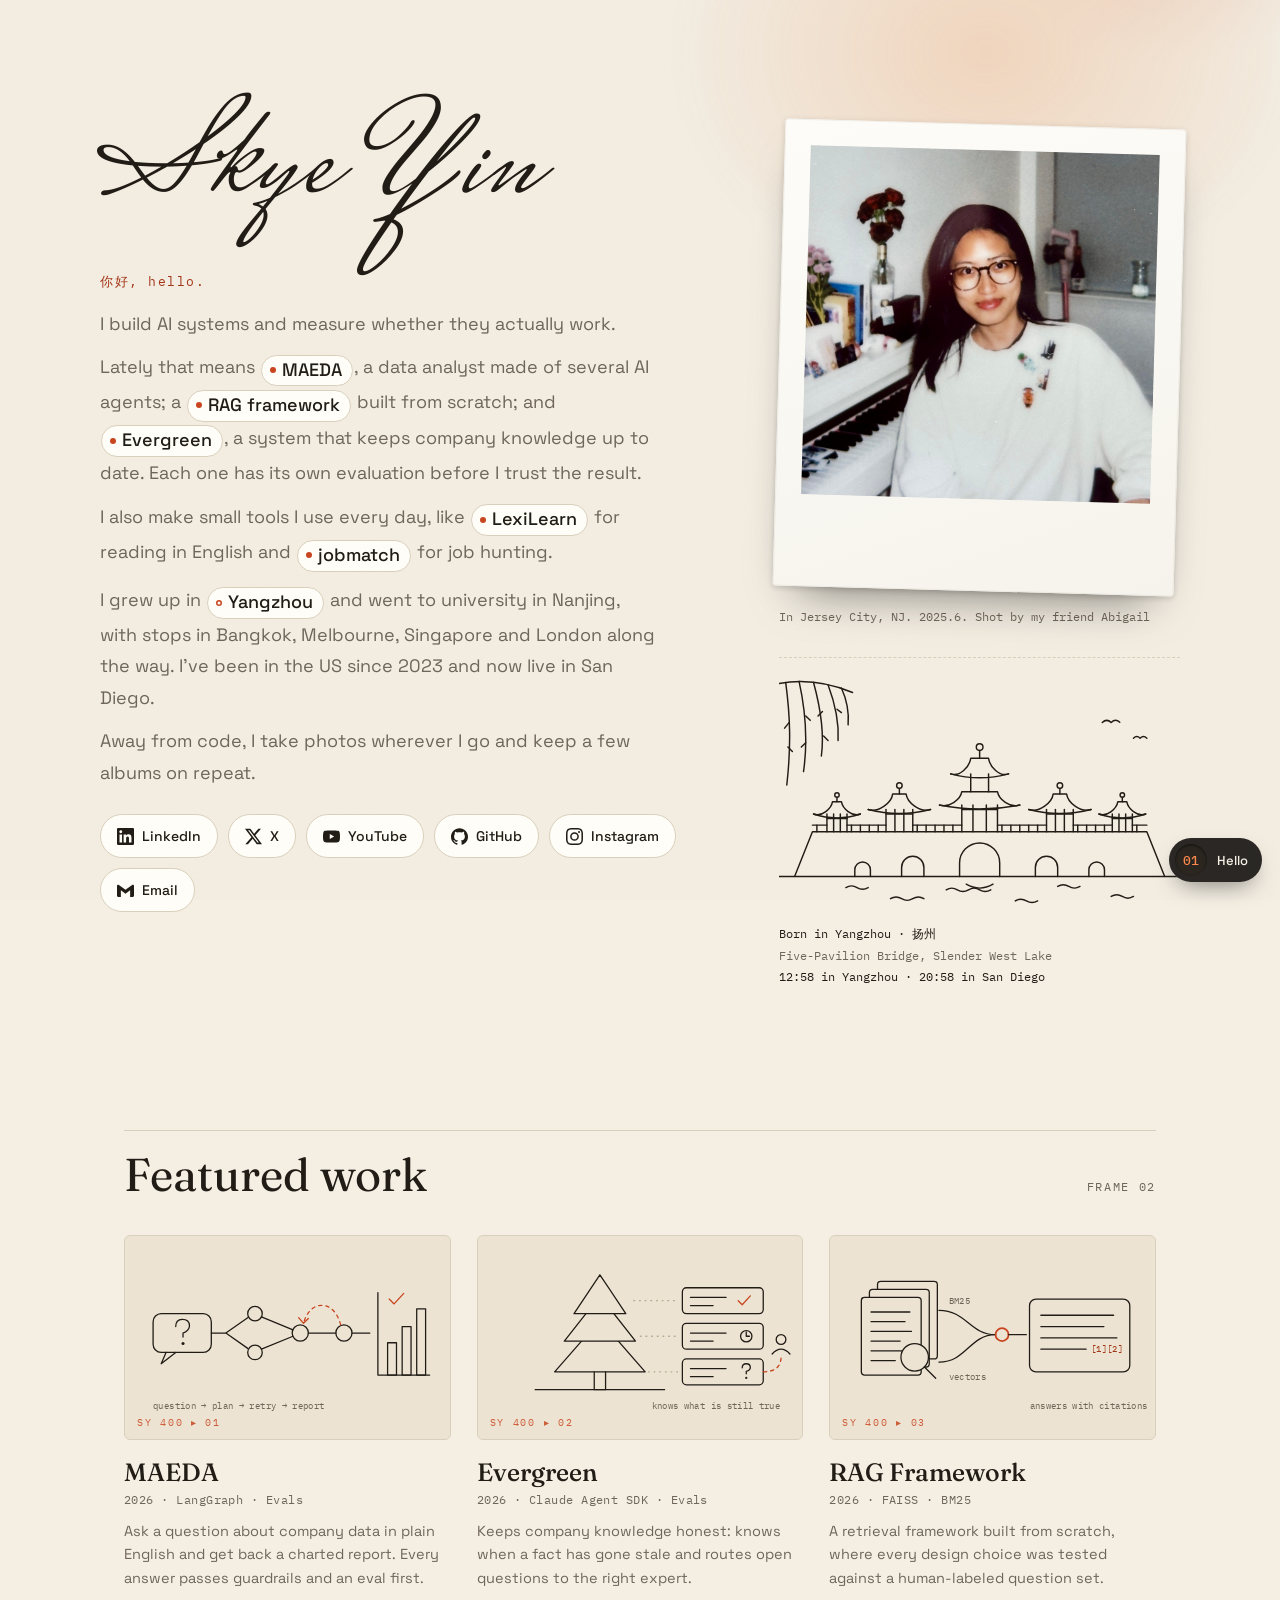
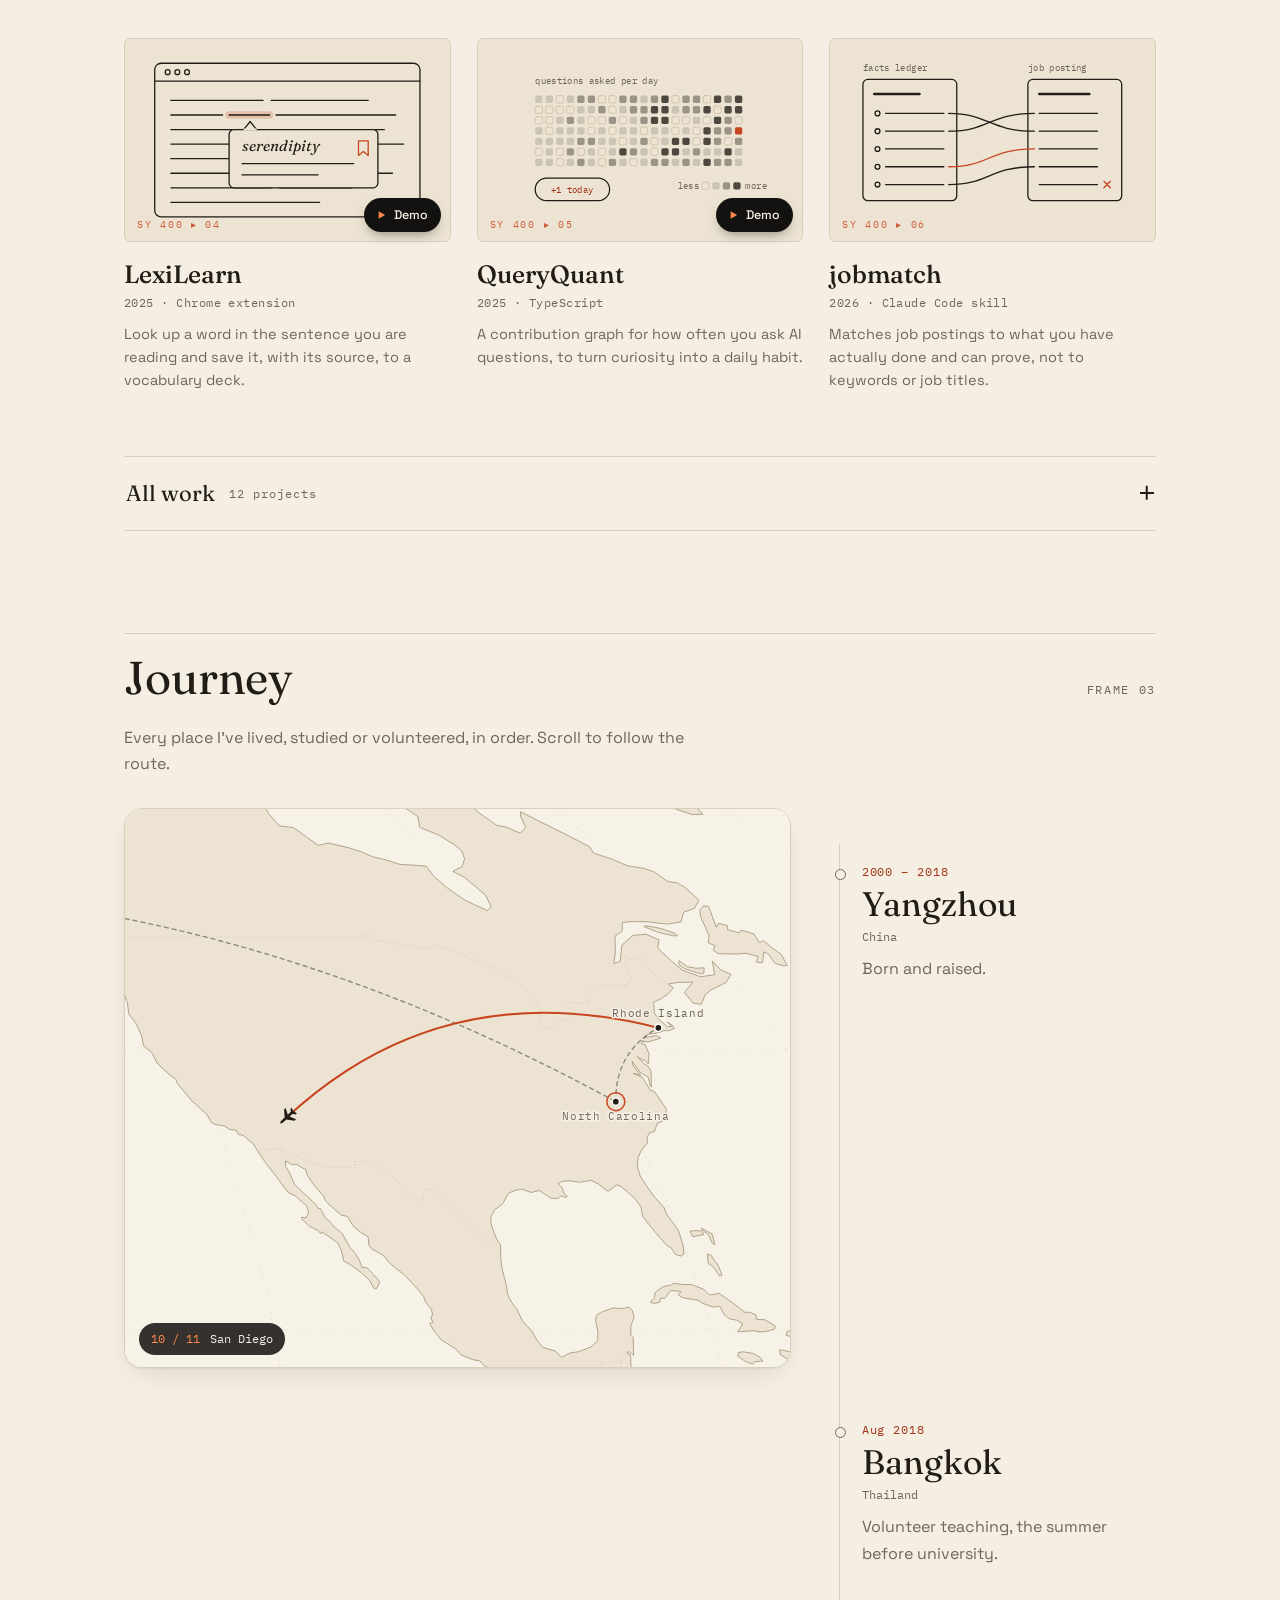
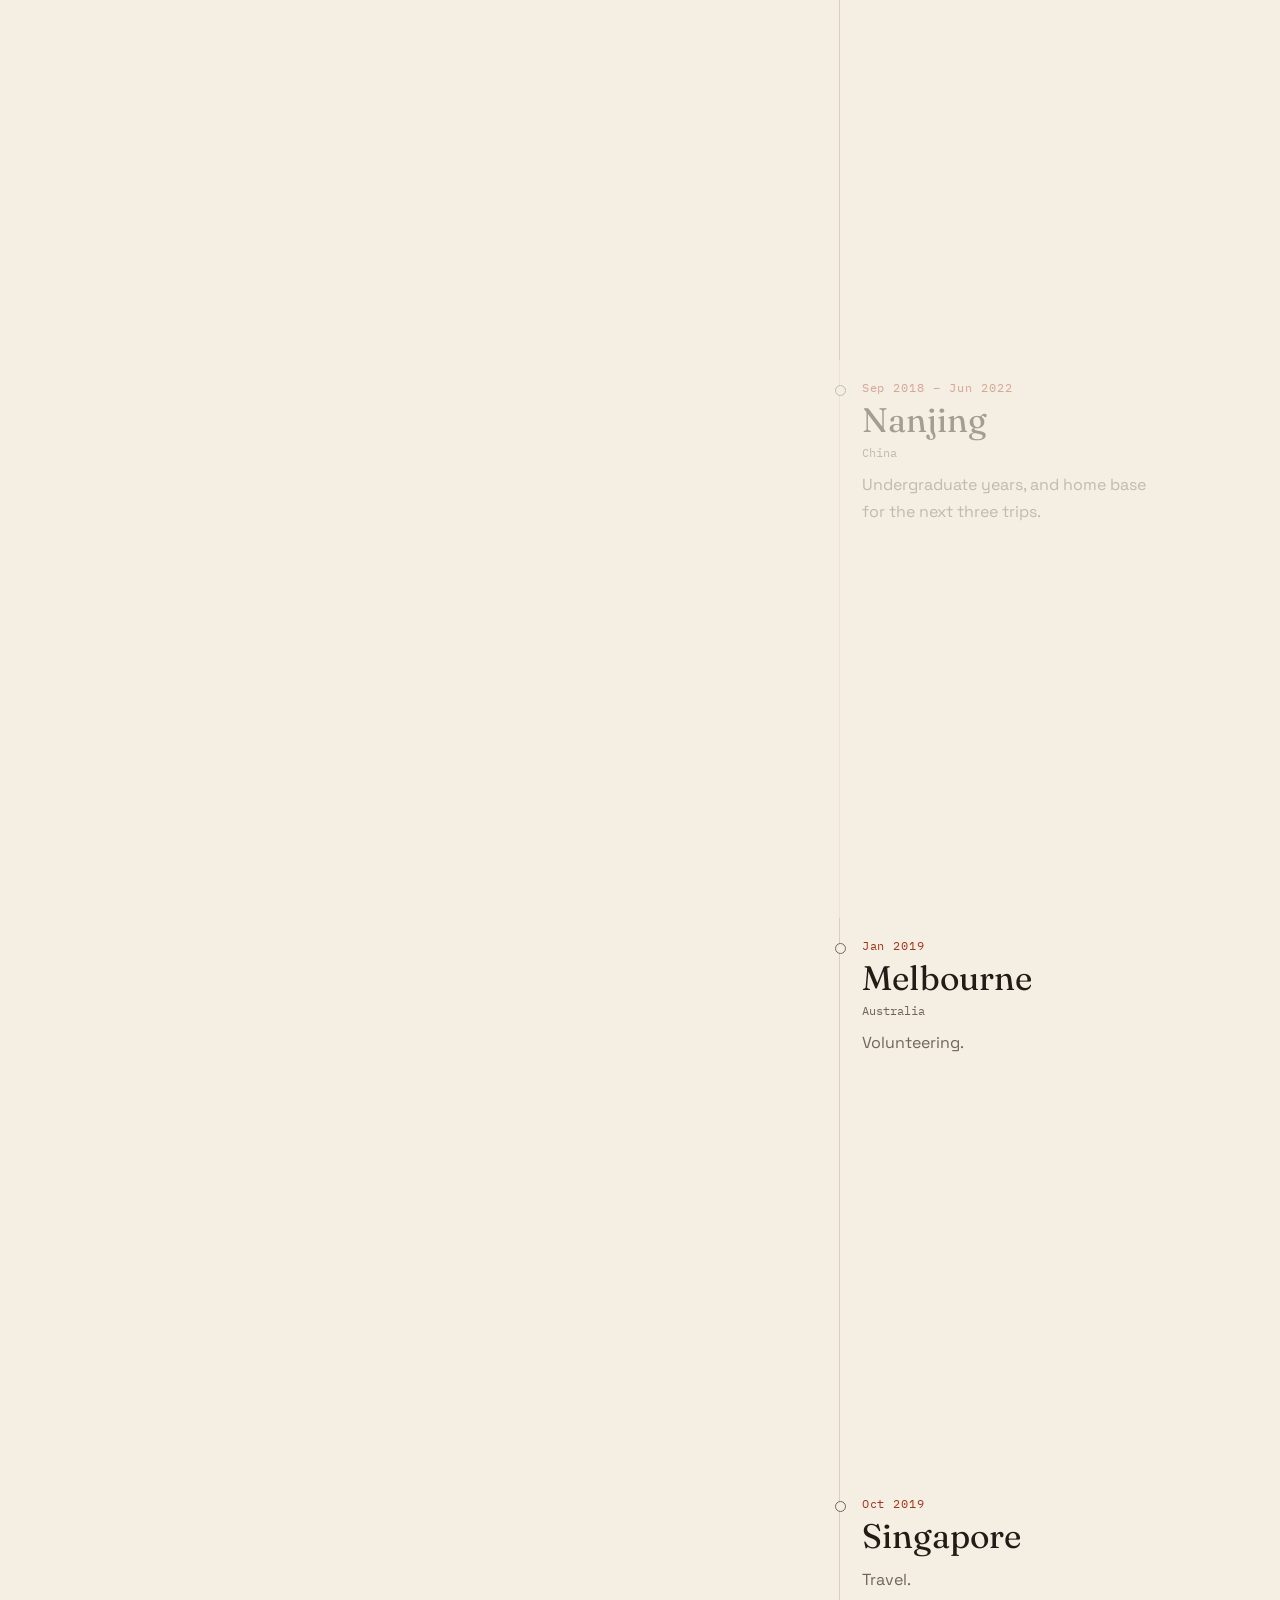
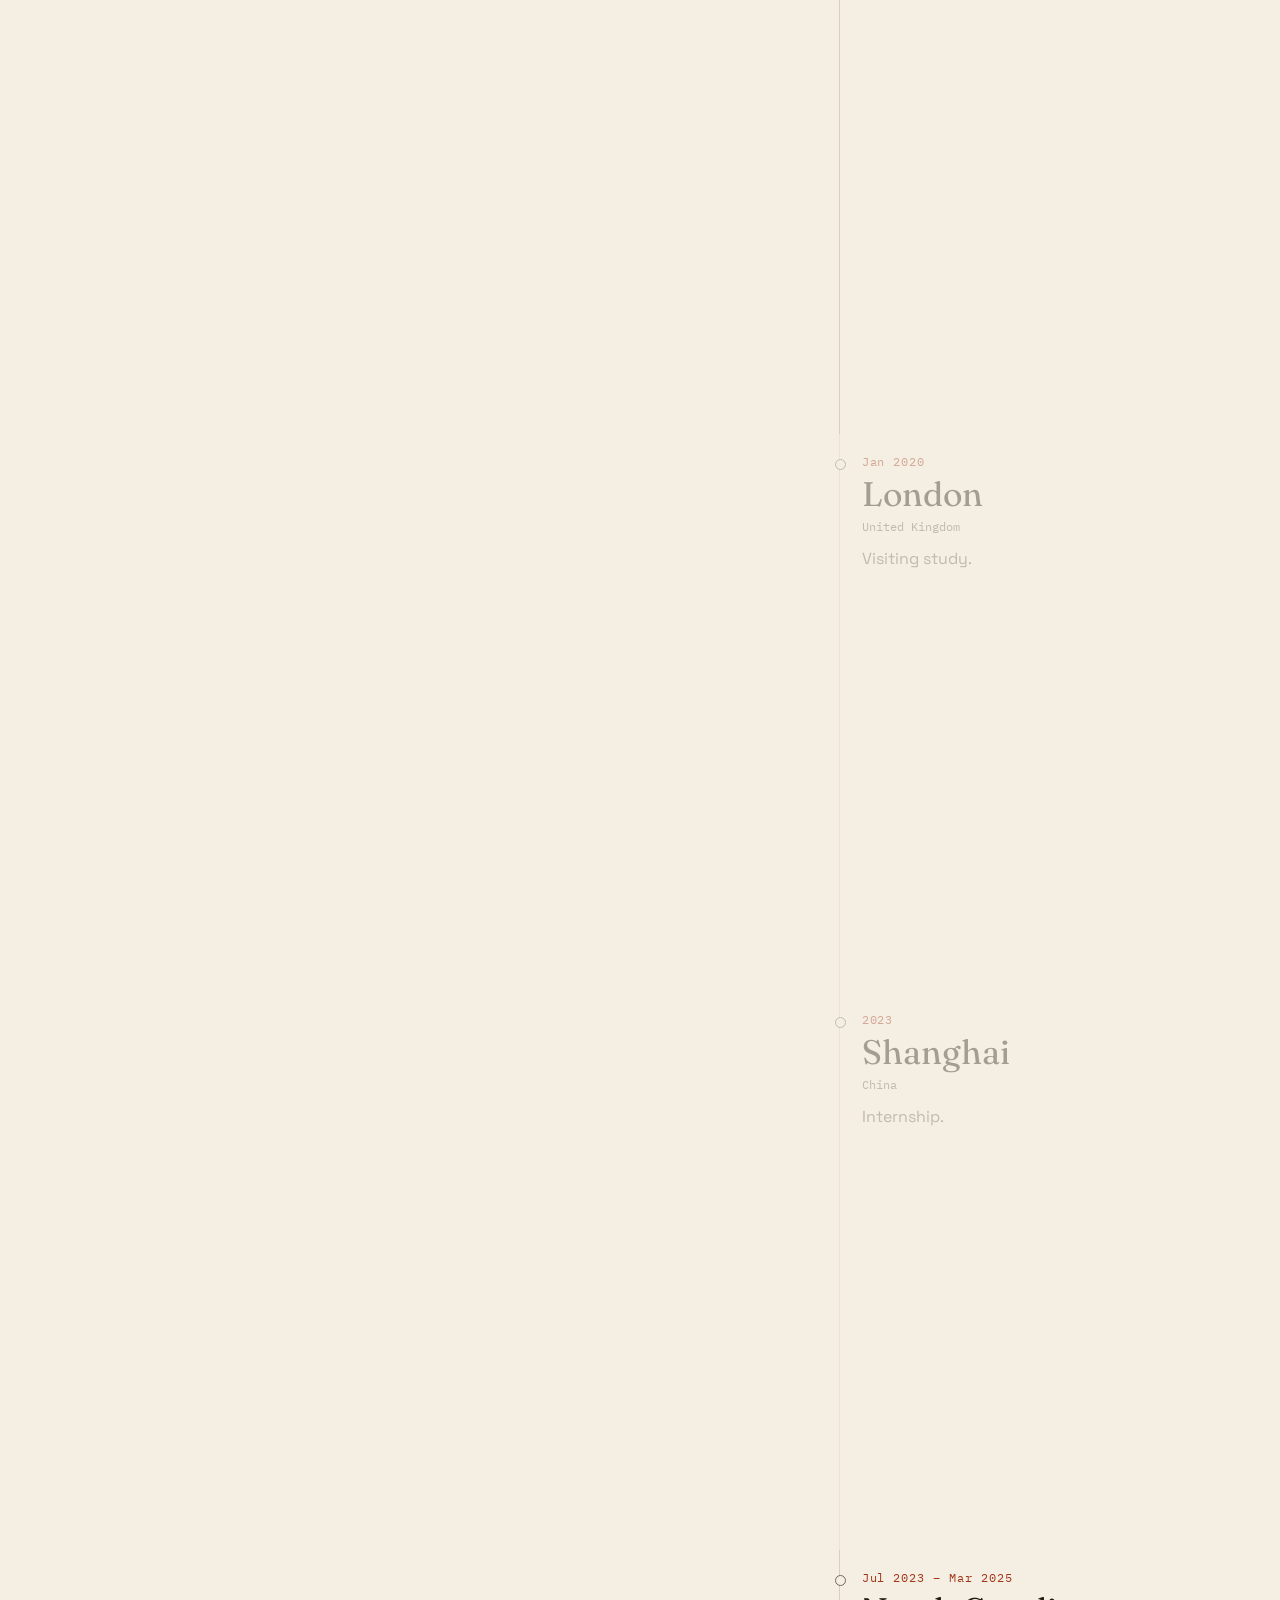
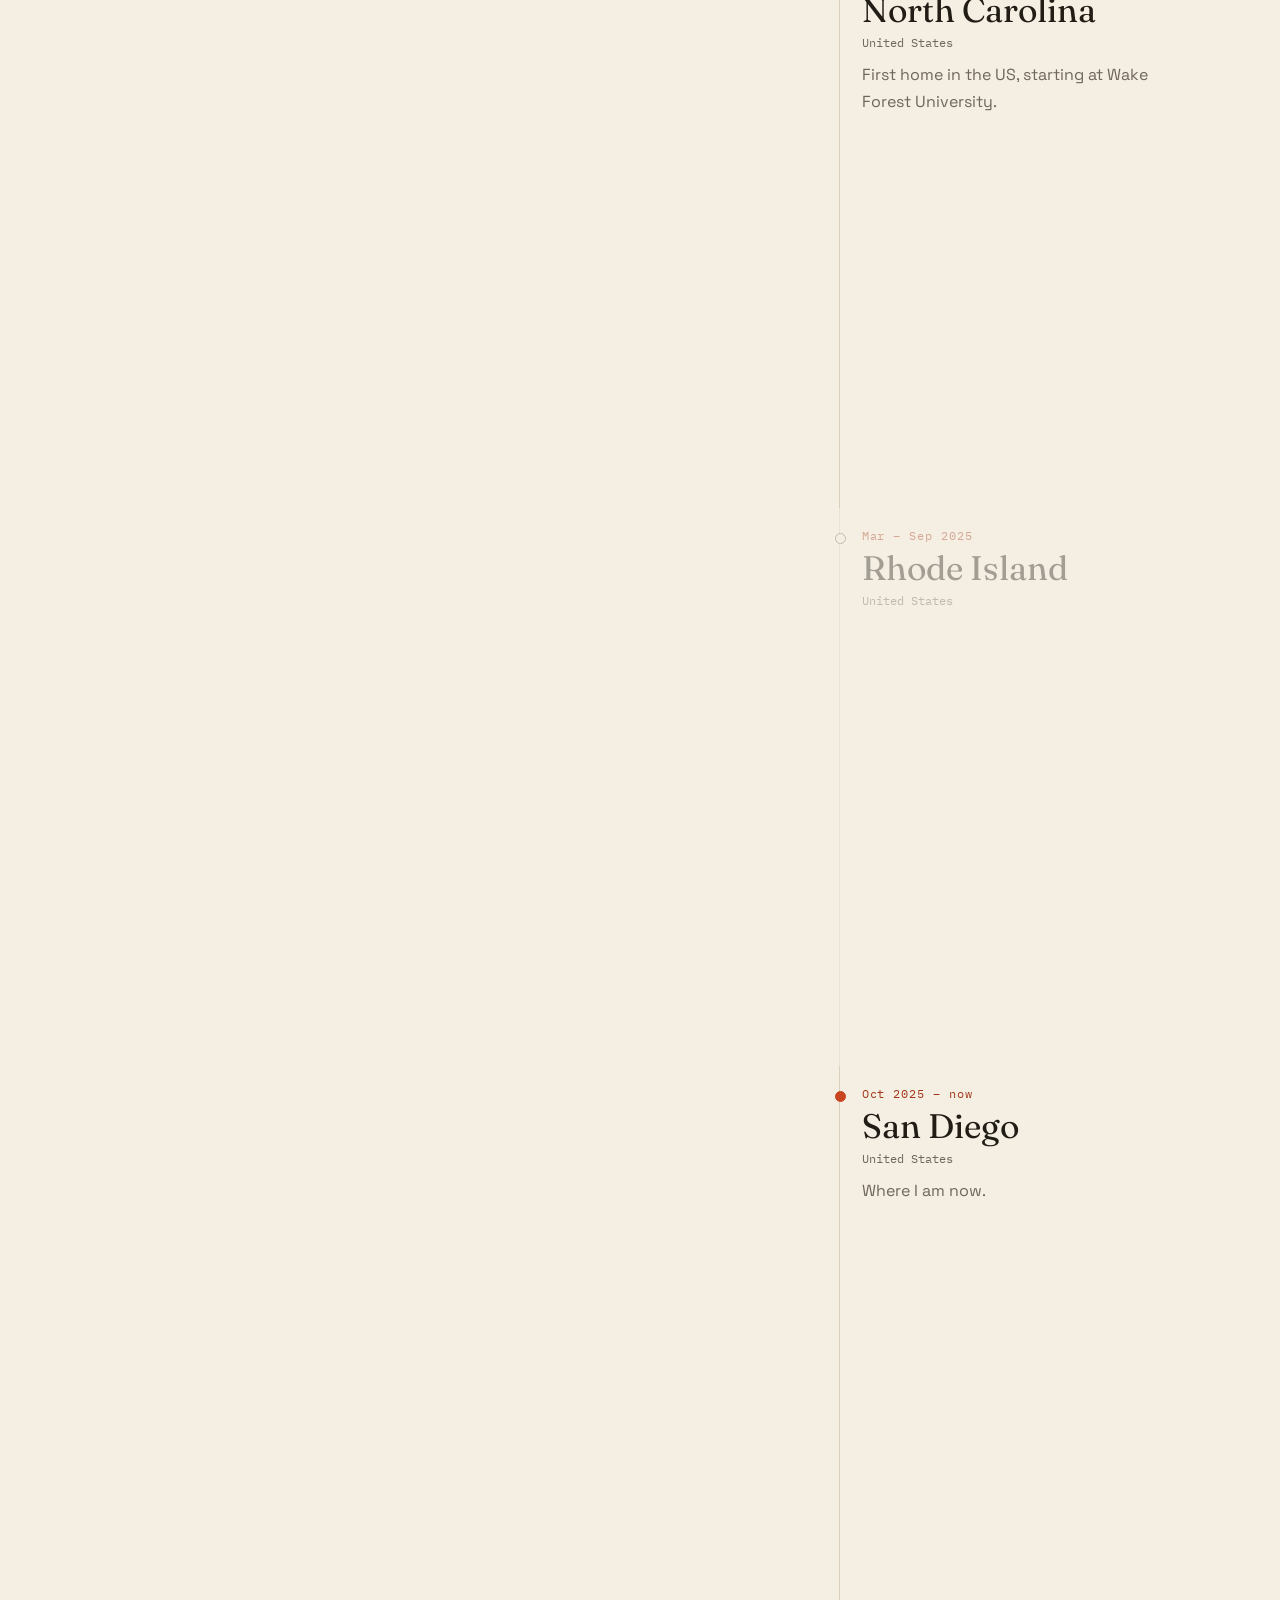
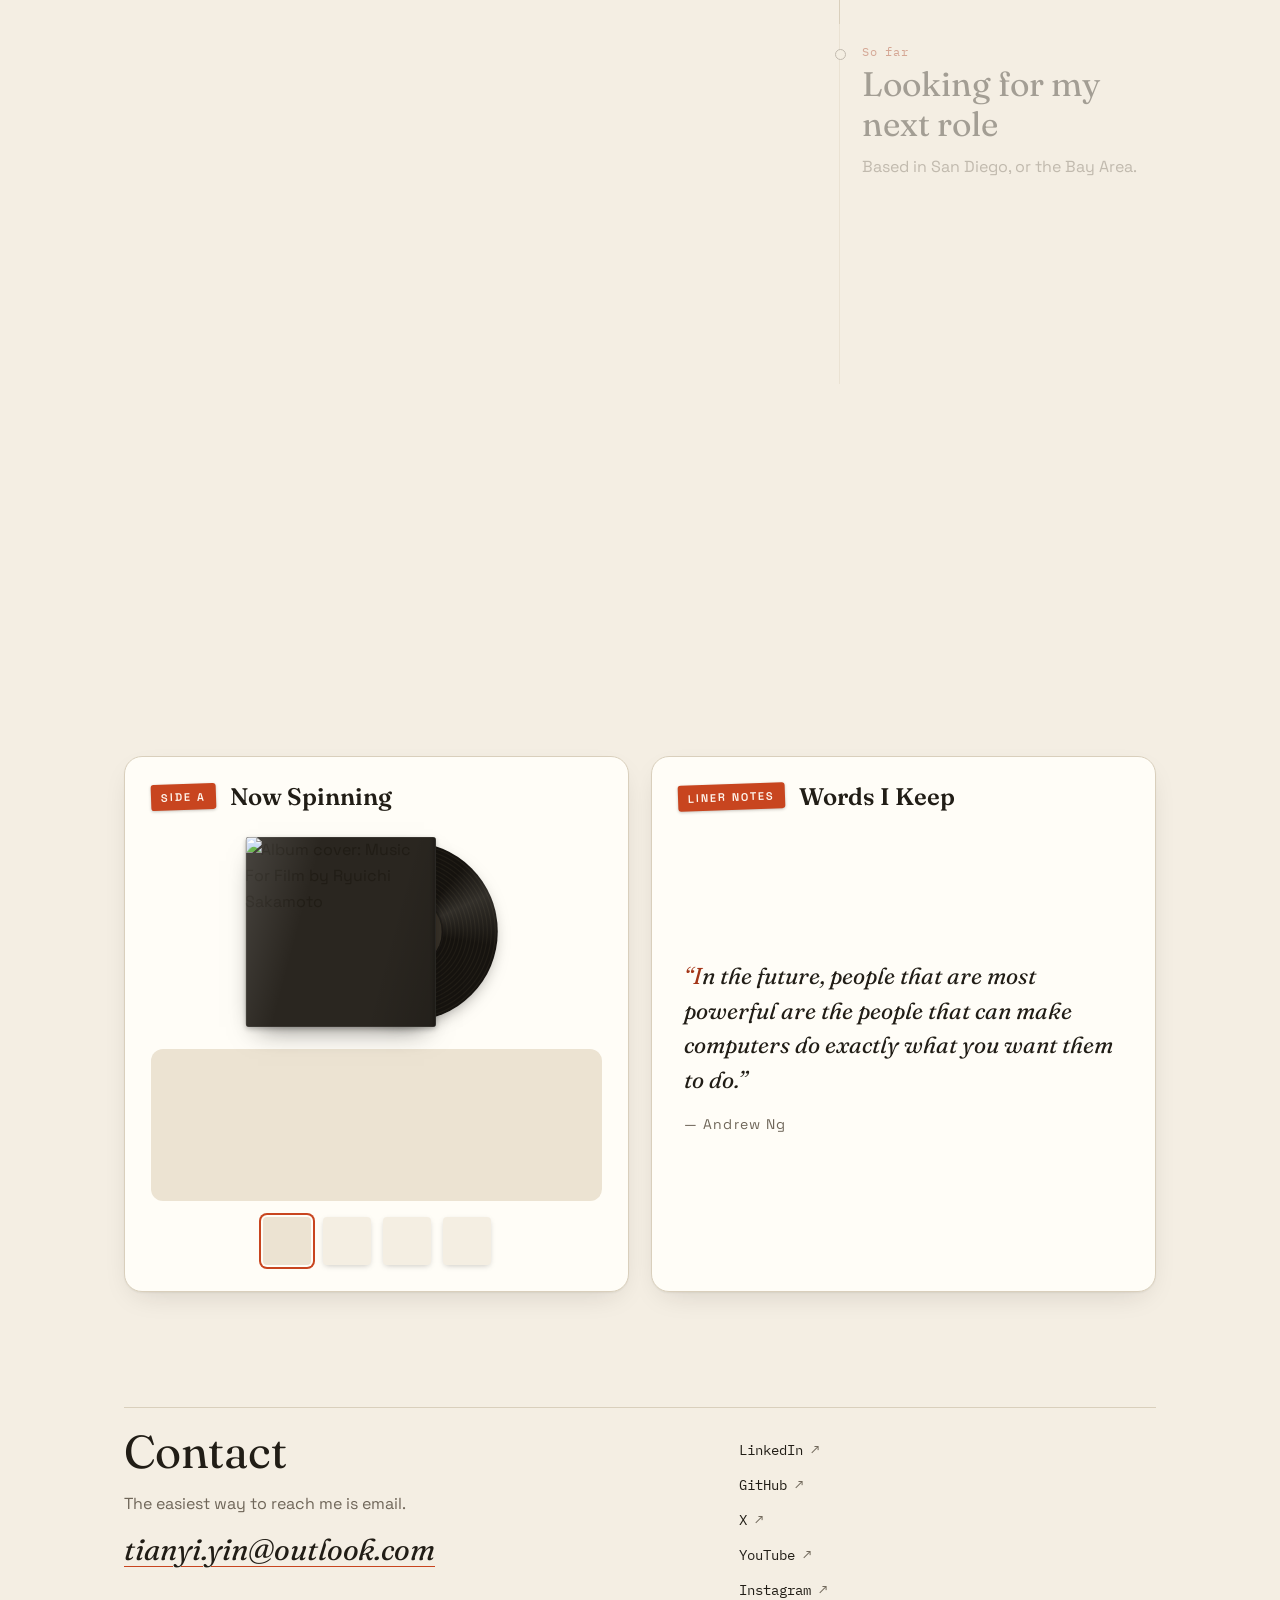
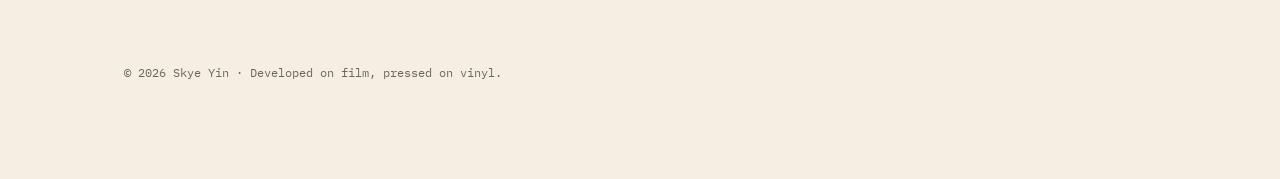
==== commit e0d12235: "Update portrait caption, bio and the Journey ending New caption from Skye, drop the piano line, note" ====
--- a/index.html
+++ b/index.html
@@ -35,7 +35,7 @@
           <p class="story-line">Lately that means <a class="chip" href="#work-maeda">MAEDA</a>, a data analyst made of several AI agents; a <a class="chip" href="#work-rag">RAG framework</a> built from scratch; and <a class="chip" href="#work-evergreen">Evergreen</a>, a system that keeps company knowledge up to date. Each one has its own evaluation before I trust the result.</p>
           <p class="story-line">I also make small tools I use every day, like <a class="chip" href="#work-lexilearn">LexiLearn</a> for reading in English and <a class="chip" href="#work-jobmatch">jobmatch</a> for job hunting.</p>
           <p class="story-line">I grew up in <a class="chip chip-place" href="#journey">Yangzhou</a> and went to university in Nanjing, with stops in Bangkok, Melbourne, Singapore and London along the way. I've been in the US since 2023 and now live in San Diego.</p>
-          <p class="story-line">Away from code, I'm at a piano or behind a film camera.</p>
+          <p class="story-line">Away from code, I take photos wherever I go and keep a few albums on repeat.</p>
         </div>
         <nav class="social-row" aria-label="Social links">
           <a class="social-link" href="https://www.linkedin.com/in/skye-yin/" target="_blank" rel="noopener" aria-label="LinkedIn">
@@ -68,9 +68,9 @@
       <aside class="hello-aside">
         <figure class="hello-photo">
           <div class="instax">
-            <img src="portrait.jpg" alt="Skye Yin sitting by a piano" width="1206" height="1206">
+            <img src="portrait.jpg" alt="Skye Yin in Jersey City, June 2025" width="1206" height="1206">
           </div>
-          <figcaption>By the piano in Jersey City, NJ. Shot on a Fujifilm Instax by Abigail.</figcaption>
+          <figcaption>In Jersey City, NJ. 2025.6. Shot by my friend Abigail</figcaption>
         </figure>
         <div class="postcard">
           <svg class="bridge-art" viewBox="0 0 360 210" role="img" aria-label="Line drawing of the Five-Pavilion Bridge on Slender West Lake, Yangzhou">
@@ -543,7 +543,7 @@
       <div class="journey-body">
         <div class="journey-map">
           <svg id="journey-svg" viewBox="0 16 1000 402" preserveAspectRatio="xMidYMid meet" role="img" aria-labelledby="journey-desc">
-            <desc id="journey-desc">World map of Skye's route: Yangzhou, Bangkok, Nanjing, Melbourne, Singapore, London, Shanghai, North Carolina, Rhode Island and San Diego.</desc>
+            <desc id="journey-desc">World map of Skye's route, ending with a search for her next role in San Diego or the Bay Area: Yangzhou, Bangkok, Nanjing, Melbourne, Singapore, London, Shanghai, North Carolina, Rhode Island and San Diego.</desc>
             <path class="map-sphere" d="M203.8,0L500,0L796.2,0L848.4,25.2L869.6,37.7L890.5,52L910.3,67.6L928.5,84.4L944.9,102.3L959.2,121L971.6,140.4L981.7,160.3L989.7,180.7L995.4,201.4L998.8,222.3L1000,243.4L998.8,264.4L995.4,285.3L989.7,306L981.7,326.4L971.6,346.4L959.2,365.7L944.9,384.4L928.5,402.3L910.3,419.1L890.5,434.7L869.6,449L848.4,461.5L796.2,486.7L500,486.7L203.8,486.7L151.6,461.5L130.4,449L109.5,434.7L89.7,419.1L71.5,402.3L55.1,384.4L40.8,365.7L28.4,346.4L18.3,326.4L10.3,306L4.6,285.3L1.2,264.4L0,243.4L1.2,222.3L4.6,201.4L10.3,180.7L18.3,160.3L28.4,140.4L40.8,121L55.1,102.3L71.5,84.4L89.7,67.6L109.5,52L130.4,37.7L151.6,25.2L203.8,0Z"/>
             <path class="map-grat" d="M549.4,486.7L558.1,461.5L565.1,434.7L571.4,402.3L576.5,365.7L580.3,326.4L582.6,285.3L583.3,243.4L582.6,201.4L580.3,160.3L576.5,121L571.4,84.4L565.1,52L558.1,25.2L549.4,0M582.3,486.7L596.8,461.5L608.5,434.7L619,402.3L627.6,365.7L633.8,326.4L637.6,285.3L638.9,243.4L637.6,201.4L633.8,160.3L627.6,121L619,84.4L608.5,52L596.8,25.2L582.3,0M615.2,486.7L635.5,461.5L651.9,434.7L666.6,402.3L678.6,365.7L687.3,326.4L692.7,285.3L694.4,243.4L692.7,201.4L687.3,160.3L678.6,121L666.6,84.4L651.9,52L635.5,25.2L615.2,0M648.1,486.7L674.2,461.5L695.3,434.7L714.3,402.3L729.6,365.7L740.9,326.4L747.7,285.3L750,243.4L747.7,201.4L740.9,160.3L729.6,121L714.3,84.4L695.3,52L674.2,25.2L648.1,0M681,486.7L712.9,461.5L738.7,434.7L750.8,419.1L761.9,402.3L771.9,384.4L780.7,365.7L788.2,346.4L794.4,326.4L802.7,285.3L805.6,243.4L802.7,201.4L794.4,160.3L788.2,140.4L780.7,121L771.9,102.3L761.9,84.4L750.8,67.6L738.7,52L712.9,25.2L681,0M713.9,486.7L751.7,461.5L782.1,434.7L796.4,419.1L809.5,402.3L821.3,384.4L831.7,365.7L840.6,346.4L847.9,326.4L853.7,306L857.8,285.3L860.3,264.4L861.1,243.4L860.3,222.3L857.8,201.4L853.7,180.7L847.9,160.3L840.6,140.4L831.7,121L821.3,102.3L809.5,84.4L796.4,67.6L782.1,52L751.7,25.2L713.9,0M746.9,486.7L790.4,461.5L808,449L825.5,434.7L841.9,419.1L857.1,402.3L870.7,384.4L882.7,365.7L893,346.4L901.4,326.4L908.1,306L912.8,285.3L915.7,264.4L916.7,243.4L915.7,222.3L912.8,201.4L908.1,180.7L901.4,160.3L893,140.4L882.7,121L870.7,102.3L857.1,84.4L841.9,67.6L825.5,52L808,37.7L790.4,25.2L746.9,0M779.8,486.7L829.1,461.5L849.1,449L868.8,434.7L887.5,419.1L904.7,402.3L920.2,384.4L933.7,365.7L945.4,346.4L955,326.4L962.5,306L967.9,285.3L971.1,264.4L972.2,243.4L971.1,222.3L967.9,201.4L962.5,180.7L955,160.3L945.4,140.4L933.7,121L920.2,102.3L904.7,84.4L887.5,67.6L868.8,52L849.1,37.7L829.1,25.2L779.8,0M220.2,486.7L170.9,461.5L150.9,449L131.2,434.7L112.5,419.1L95.3,402.3L79.8,384.4L66.3,365.7L54.6,346.4L45,326.4L37.5,306L32.1,285.3L28.9,264.4L27.8,243.4L28.9,222.3L32.1,201.4L37.5,180.7L45,160.3L54.6,140.4L66.3,121L79.8,102.3L95.3,84.4L112.5,67.6L131.2,52L150.9,37.7L170.9,25.2L220.2,0M253.1,486.7L209.6,461.5L192,449L174.5,434.7L158.1,419.1L142.9,402.3L129.3,384.4L117.3,365.7L107,346.4L98.6,326.4L91.9,306L87.2,285.3L84.3,264.4L83.3,243.4L84.3,222.3L87.2,201.4L91.9,180.7L98.6,160.3L107,140.4L117.3,121L129.3,102.3L142.9,84.4L158.1,67.6L174.5,52L192,37.7L209.6,25.2L253.1,0M286.1,486.7L248.3,461.5L217.9,434.7L203.6,419.1L190.5,402.3L178.7,384.4L168.3,365.7L159.4,346.4L152.1,326.4L146.3,306L142.2,285.3L139.7,264.4L138.9,243.4L139.7,222.3L142.2,201.4L146.3,180.7L152.1,160.3L159.4,140.4L168.3,121L178.7,102.3L190.5,84.4L203.6,67.6L217.9,52L248.3,25.2L286.1,0M319,486.7L287.1,461.5L261.3,434.7L249.2,419.1L238.1,402.3L228.1,384.4L219.3,365.7L211.8,346.4L205.6,326.4L197.3,285.3L194.4,243.4L197.3,201.4L205.6,160.3L211.8,140.4L219.3,121L228.1,102.3L238.1,84.4L249.2,67.6L261.3,52L287.1,25.2L319,0M351.9,486.7L325.8,461.5L304.7,434.7L285.7,402.3L270.4,365.7L259.1,326.4L252.3,285.3L250,243.4L252.3,201.4L259.1,160.3L270.4,121L285.7,84.4L304.7,52L325.8,25.2L351.9,0M384.8,486.7L364.5,461.5L348.1,434.7L333.4,402.3L321.4,365.7L312.7,326.4L307.3,285.3L305.6,243.4L307.3,201.4L312.7,160.3L321.4,121L333.4,84.4L348.1,52L364.5,25.2L384.8,0M417.7,486.7L403.2,461.5L391.5,434.7L381,402.3L372.4,365.7L366.2,326.4L362.4,285.3L361.1,243.4L362.4,201.4L366.2,160.3L372.4,121L381,84.4L391.5,52L403.2,25.2L417.7,0M450.6,486.7L441.9,461.5L434.9,434.7L428.6,402.3L423.5,365.7L419.7,326.4L417.4,285.3L416.7,243.4L417.4,201.4L419.7,160.3L423.5,121L428.6,84.4L434.9,52L441.9,25.2L450.6,0M483.5,486.7L480.6,461.5L476.2,402.3L473.2,326.4L472.2,243.4L473.2,160.3L476.2,84.4L480.6,25.2L483.5,0M516.5,486.7L519.4,461.5L523.8,402.3L526.8,326.4L527.8,243.4L526.8,160.3L523.8,84.4L519.4,25.2L516.5,0M551.4,481.3L555.7,481.3L560,481.3L564.3,481.3L568.6,481.3L572.9,481.3L577.1,481.3L581.4,481.3L585.7,481.3L590,481.3L594.3,481.3L598.6,481.3L602.9,481.3L607.1,481.3L611.4,481.3L615.7,481.3L620,481.3L624.3,481.3L628.6,481.3L632.8,481.3L637.1,481.3L641.4,481.3L645.7,481.3L650,481.3L654.3,481.3L658.6,481.3L662.8,481.3L667.1,481.3L671.4,481.3L675.7,481.3L680,481.3L684.3,481.3L688.6,481.3L692.8,481.3L697.1,481.3L701.4,481.3L705.7,481.3L710,481.3L714.3,481.3L718.6,481.3L722.8,481.3L727.1,481.3L731.4,481.3L735.7,481.3L740,481.3L744.3,481.3L748.6,481.3L752.8,481.3L757.1,481.3L761.4,481.3L765.7,481.3L770,481.3L774.3,481.3L778.6,481.3L782.8,481.3L787.1,481.3L791.4,481.3L795.7,481.3L800,481.3L804.3,481.3L808.6,481.3M191.4,481.3L191.4,481.3L195.7,481.3L200,481.3L204.3,481.3L208.6,481.3L212.9,481.3L217.2,481.3L221.4,481.3L225.7,481.3L230,481.3L234.3,481.3L238.6,481.3L242.9,481.3L247.2,481.3L251.4,481.3L255.7,481.3L260,481.3L264.3,481.3L268.6,481.3L272.9,481.3L277.2,481.3L281.4,481.3L285.7,481.3L290,481.3L294.3,481.3L298.6,481.3L302.9,481.3L307.2,481.3L311.4,481.3L315.7,481.3L320,481.3L324.3,481.3L328.6,481.3L332.9,481.3L337.2,481.3L341.4,481.3L345.7,481.3L350,481.3L354.3,481.3L358.6,481.3L362.9,481.3L367.2,481.3L371.4,481.3L375.7,481.3L380,481.3L384.3,481.3L388.6,481.3L392.9,481.3L397.1,481.3L401.4,481.3L405.7,481.3L410,481.3L414.3,481.3L418.6,481.3L422.9,481.3L427.1,481.3L431.4,481.3L435.7,481.3L440,481.3L444.3,481.3L448.6,481.3L452.9,481.3L457.1,481.3L461.4,481.3L465.7,481.3L470,481.3L474.3,481.3L478.6,481.3L482.9,481.3L487.1,481.3L491.4,481.3L495.7,481.3L500,481.3L504.3,481.3L508.6,481.3L512.9,481.3L517.1,481.3L521.4,481.3L525.7,481.3L530,481.3L534.3,481.3L538.6,481.3L542.9,481.3L547.1,481.3L551.4,481.3M562.8,444.4L568,444.4L573.2,444.4L578.5,444.4L583.7,444.4L588.9,444.4L594.2,444.4L599.4,444.4L604.6,444.4L609.9,444.4L615.1,444.4L620.3,444.4L625.6,444.4L630.8,444.4L636,444.4L641.3,444.4L646.5,444.4L651.7,444.4L656.9,444.4L662.2,444.4L667.4,444.4L672.6,444.4L677.9,444.4L683.1,444.4L688.3,444.4L693.6,444.4L698.8,444.4L704,444.4L709.3,444.4L714.5,444.4L719.7,444.4L725,444.4L730.2,444.4L735.4,444.4L740.7,444.4L745.9,444.4L751.1,444.4L756.4,444.4L761.6,444.4L766.8,444.4L772,444.4L777.3,444.4L782.5,444.4L787.7,444.4L793,444.4L798.2,444.4L803.4,444.4L808.7,444.4L813.9,444.4L819.1,444.4L824.4,444.4L829.6,444.4L834.8,444.4L840.1,444.4L845.3,444.4L850.5,444.4L855.8,444.4L861,444.4L866.2,444.4L871.4,444.4L876.7,444.4M123.3,444.4L123.3,444.4L128.6,444.4L133.8,444.4L139,444.4L144.2,444.4L149.5,444.4L154.7,444.4L159.9,444.4L165.2,444.4L170.4,444.4L175.6,444.4L180.9,444.4L186.1,444.4L191.3,444.4L196.6,444.4L201.8,444.4L207,444.4L212.3,444.4L217.5,444.4L222.7,444.4L228,444.4L233.2,444.4L238.4,444.4L243.6,444.4L248.9,444.4L254.1,444.4L259.3,444.4L264.6,444.4L269.8,444.4L275,444.4L280.3,444.4L285.5,444.4L290.7,444.4L296,444.4L301.2,444.4L306.4,444.4L311.7,444.4L316.9,444.4L322.1,444.4L327.4,444.4L332.6,444.4L337.8,444.4L343.1,444.4L348.3,444.4L353.5,444.4L358.7,444.4L364,444.4L369.2,444.4L374.4,444.4L379.7,444.4L384.9,444.4L390.1,444.4L395.4,444.4L400.6,444.4L405.8,444.4L411.1,444.4L416.3,444.4L421.5,444.4L426.8,444.4L432,444.4L437.2,444.4L442.5,444.4L447.7,444.4L452.9,444.4L458.1,444.4L463.4,444.4L468.6,444.4L473.8,444.4L479.1,444.4L484.3,444.4L489.5,444.4L494.8,444.4L500,444.4L505.2,444.4L510.5,444.4L515.7,444.4L520.9,444.4L526.2,444.4L531.4,444.4L536.6,444.4L541.9,444.4L547.1,444.4L552.3,444.4L557.5,444.4L562.8,444.4M573.9,386.5L580,386.5L586.2,386.5L592.3,386.5L598.5,386.5L604.6,386.5L610.8,386.5L616.9,386.5L623.1,386.5L629.3,386.5L635.4,386.5L641.6,386.5L647.7,386.5L653.9,386.5L660,386.5L666.2,386.5L672.3,386.5L678.5,386.5L684.6,386.5L690.8,386.5L697,386.5L703.1,386.5L709.3,386.5L715.4,386.5L721.6,386.5L727.7,386.5L733.9,386.5L740,386.5L746.2,386.5L752.4,386.5L758.5,386.5L764.7,386.5L770.8,386.5L777,386.5L783.1,386.5L789.3,386.5L795.4,386.5L801.6,386.5L807.7,386.5L813.9,386.5L820.1,386.5L826.2,386.5L832.4,386.5L838.5,386.5L844.7,386.5L850.8,386.5L857,386.5L863.1,386.5L869.3,386.5L875.4,386.5L881.6,386.5L887.8,386.5L893.9,386.5L900.1,386.5L906.2,386.5L912.4,386.5L918.5,386.5L924.7,386.5L930.8,386.5L937,386.5L943.2,386.5M56.8,386.5L56.8,386.5L63,386.5L69.2,386.5L75.3,386.5L81.5,386.5L87.6,386.5L93.8,386.5L99.9,386.5L106.1,386.5L112.2,386.5L118.4,386.5L124.6,386.5L130.7,386.5L136.9,386.5L143,386.5L149.2,386.5L155.3,386.5L161.5,386.5L167.6,386.5L173.8,386.5L179.9,386.5L186.1,386.5L192.3,386.5L198.4,386.5L204.6,386.5L210.7,386.5L216.9,386.5L223,386.5L229.2,386.5L235.3,386.5L241.5,386.5L247.6,386.5L253.8,386.5L260,386.5L266.1,386.5L272.3,386.5L278.4,386.5L284.6,386.5L290.7,386.5L296.9,386.5L303,386.5L309.2,386.5L315.4,386.5L321.5,386.5L327.7,386.5L333.8,386.5L340,386.5L346.1,386.5L352.3,386.5L358.4,386.5L364.6,386.5L370.7,386.5L376.9,386.5L383.1,386.5L389.2,386.5L395.4,386.5L401.5,386.5L407.7,386.5L413.8,386.5L420,386.5L426.1,386.5L432.3,386.5L438.5,386.5L444.6,386.5L450.8,386.5L456.9,386.5L463.1,386.5L469.2,386.5L475.4,386.5L481.5,386.5L487.7,386.5L493.8,386.5L500,386.5L506.2,386.5L512.3,386.5L518.5,386.5L524.6,386.5L530.8,386.5L536.9,386.5L543.1,386.5L549.2,386.5L555.4,386.5L561.5,386.5L567.7,386.5L573.9,386.5M580.9,317.4L587.7,317.4L594.4,317.4L601.2,317.4L607.9,317.4L614.6,317.4L621.4,317.4L628.1,317.4L634.9,317.4L641.6,317.4L648.4,317.4L655.1,317.4L661.8,317.4L668.6,317.4L675.3,317.4L682.1,317.4L688.8,317.4L695.6,317.4L702.3,317.4L709,317.4L715.8,317.4L722.5,317.4L729.3,317.4L736,317.4L742.8,317.4L749.5,317.4L756.3,317.4L763,317.4L769.7,317.4L776.5,317.4L783.2,317.4L790,317.4L796.7,317.4L803.5,317.4L810.2,317.4L816.9,317.4L823.7,317.4L830.4,317.4L837.2,317.4L843.9,317.4L850.7,317.4L857.4,317.4L864.1,317.4L870.9,317.4L877.6,317.4L884.4,317.4L891.1,317.4L897.9,317.4L904.6,317.4L911.4,317.4L918.1,317.4L924.8,317.4L931.6,317.4L938.3,317.4L945.1,317.4L951.8,317.4L958.6,317.4L965.3,317.4L972,317.4L978.8,317.4L985.5,317.4M14.5,317.4L14.5,317.4L21.2,317.4L28,317.4L34.7,317.4L41.4,317.4L48.2,317.4L54.9,317.4L61.7,317.4L68.4,317.4L75.2,317.4L81.9,317.4L88.6,317.4L95.4,317.4L102.1,317.4L108.9,317.4L115.6,317.4L122.4,317.4L129.1,317.4L135.9,317.4L142.6,317.4L149.3,317.4L156.1,317.4L162.8,317.4L169.6,317.4L176.3,317.4L183.1,317.4L189.8,317.4L196.5,317.4L203.3,317.4L210,317.4L216.8,317.4L223.5,317.4L230.3,317.4L237,317.4L243.7,317.4L250.5,317.4L257.2,317.4L264,317.4L270.7,317.4L277.5,317.4L284.2,317.4L291,317.4L297.7,317.4L304.4,317.4L311.2,317.4L317.9,317.4L324.7,317.4L331.4,317.4L338.2,317.4L344.9,317.4L351.6,317.4L358.4,317.4L365.1,317.4L371.9,317.4L378.6,317.4L385.4,317.4L392.1,317.4L398.8,317.4L405.6,317.4L412.3,317.4L419.1,317.4L425.8,317.4L432.6,317.4L439.3,317.4L446.1,317.4L452.8,317.4L459.5,317.4L466.3,317.4L473,317.4L479.8,317.4L486.5,317.4L493.3,317.4L500,317.4L506.7,317.4L513.5,317.4L520.2,317.4L527,317.4L533.7,317.4L540.5,317.4L547.2,317.4L553.9,317.4L560.7,317.4L567.4,317.4L574.2,317.4L580.9,317.4M583.3,243.4L590.3,243.4L597.2,243.4L604.2,243.4L611.1,243.4L618.1,243.4L625,243.4L631.9,243.4L638.9,243.4L645.8,243.4L652.8,243.4L659.7,243.4L666.7,243.4L673.6,243.4L680.6,243.4L687.5,243.4L694.4,243.4L701.4,243.4L708.3,243.4L715.3,243.4L722.2,243.4L729.2,243.4L736.1,243.4L743.1,243.4L750,243.4L756.9,243.4L763.9,243.4L770.8,243.4L777.8,243.4L784.7,243.4L791.7,243.4L798.6,243.4L805.6,243.4L812.5,243.4L819.4,243.4L826.4,243.4L833.3,243.4L840.3,243.4L847.2,243.4L854.2,243.4L861.1,243.4L868.1,243.4L875,243.4L881.9,243.4L888.9,243.4L895.8,243.4L902.8,243.4L909.7,243.4L916.7,243.4L923.6,243.4L930.6,243.4L937.5,243.4L944.4,243.4L951.4,243.4L958.3,243.4L965.3,243.4L972.2,243.4L979.2,243.4L986.1,243.4L993.1,243.4L1000,243.4M0,243.4L0,243.4L6.9,243.4L13.9,243.4L20.8,243.4L27.8,243.4L34.7,243.4L41.7,243.4L48.6,243.4L55.6,243.4L62.5,243.4L69.4,243.4L76.4,243.4L83.3,243.4L90.3,243.4L97.2,243.4L104.2,243.4L111.1,243.4L118.1,243.4L125,243.4L131.9,243.4L138.9,243.4L145.8,243.4L152.8,243.4L159.7,243.4L166.7,243.4L173.6,243.4L180.6,243.4L187.5,243.4L194.4,243.4L201.4,243.4L208.3,243.4L215.3,243.4L222.2,243.4L229.2,243.4L236.1,243.4L243.1,243.4L250,243.4L256.9,243.4L263.9,243.4L270.8,243.4L277.8,243.4L284.7,243.4L291.7,243.4L298.6,243.4L305.6,243.4L312.5,243.4L319.4,243.4L326.4,243.4L333.3,243.4L340.3,243.4L347.2,243.4L354.2,243.4L361.1,243.4L368.1,243.4L375,243.4L381.9,243.4L388.9,243.4L395.8,243.4L402.8,243.4L409.7,243.4L416.7,243.4L423.6,243.4L430.6,243.4L437.5,243.4L444.4,243.4L451.4,243.4L458.3,243.4L465.3,243.4L472.2,243.4L479.2,243.4L486.1,243.4L493.1,243.4L500,243.4L506.9,243.4L513.9,243.4L520.8,243.4L527.8,243.4L534.7,243.4L541.7,243.4L548.6,243.4L555.6,243.4L562.5,243.4L569.4,243.4L576.4,243.4L583.3,243.4M580.9,169.3L587.7,169.3L594.4,169.3L601.2,169.3L607.9,169.3L614.6,169.3L621.4,169.3L628.1,169.3L634.9,169.3L641.6,169.3L648.4,169.3L655.1,169.3L661.8,169.3L668.6,169.3L675.3,169.3L682.1,169.3L688.8,169.3L695.6,169.3L702.3,169.3L709,169.3L715.8,169.3L722.5,169.3L729.3,169.3L736,169.3L742.8,169.3L749.5,169.3L756.3,169.3L763,169.3L769.7,169.3L776.5,169.3L783.2,169.3L790,169.3L796.7,169.3L803.5,169.3L810.2,169.3L816.9,169.3L823.7,169.3L830.4,169.3L837.2,169.3L843.9,169.3L850.7,169.3L857.4,169.3L864.1,169.3L870.9,169.3L877.6,169.3L884.4,169.3L891.1,169.3L897.9,169.3L904.6,169.3L911.4,169.3L918.1,169.3L924.8,169.3L931.6,169.3L938.3,169.3L945.1,169.3L951.8,169.3L958.6,169.3L965.3,169.3L972,169.3L978.8,169.3L985.5,169.3M14.5,169.3L14.5,169.3L21.2,169.3L28,169.3L34.7,169.3L41.4,169.3L48.2,169.3L54.9,169.3L61.7,169.3L68.4,169.3L75.2,169.3L81.9,169.3L88.6,169.3L95.4,169.3L102.1,169.3L108.9,169.3L115.6,169.3L122.4,169.3L129.1,169.3L135.9,169.3L142.6,169.3L149.3,169.3L156.1,169.3L162.8,169.3L169.6,169.3L176.3,169.3L183.1,169.3L189.8,169.3L196.5,169.3L203.3,169.3L210,169.3L216.8,169.3L223.5,169.3L230.3,169.3L237,169.3L243.7,169.3L250.5,169.3L257.2,169.3L264,169.3L270.7,169.3L277.5,169.3L284.2,169.3L291,169.3L297.7,169.3L304.4,169.3L311.2,169.3L317.9,169.3L324.7,169.3L331.4,169.3L338.2,169.3L344.9,169.3L351.6,169.3L358.4,169.3L365.1,169.3L371.9,169.3L378.6,169.3L385.4,169.3L392.1,169.3L398.8,169.3L405.6,169.3L412.3,169.3L419.1,169.3L425.8,169.3L432.6,169.3L439.3,169.3L446.1,169.3L452.8,169.3L459.5,169.3L466.3,169.3L473,169.3L479.8,169.3L486.5,169.3L493.3,169.3L500,169.3L506.7,169.3L513.5,169.3L520.2,169.3L527,169.3L533.7,169.3L540.5,169.3L547.2,169.3L553.9,169.3L560.7,169.3L567.4,169.3L574.2,169.3L580.9,169.3M573.9,100.3L580,100.3L586.2,100.3L592.3,100.3L598.5,100.3L604.6,100.3L610.8,100.3L616.9,100.3L623.1,100.3L629.3,100.3L635.4,100.3L641.6,100.3L647.7,100.3L653.9,100.3L660,100.3L666.2,100.3L672.3,100.3L678.5,100.3L684.6,100.3L690.8,100.3L697,100.3L703.1,100.3L709.3,100.3L715.4,100.3L721.6,100.3L727.7,100.3L733.9,100.3L740,100.3L746.2,100.3L752.4,100.3L758.5,100.3L764.7,100.3L770.8,100.3L777,100.3L783.1,100.3L789.3,100.3L795.4,100.3L801.6,100.3L807.7,100.3L813.9,100.3L820.1,100.3L826.2,100.3L832.4,100.3L838.5,100.3L844.7,100.3L850.8,100.3L857,100.3L863.1,100.3L869.3,100.3L875.4,100.3L881.6,100.3L887.8,100.3L893.9,100.3L900.1,100.3L906.2,100.3L912.4,100.3L918.5,100.3L924.7,100.3L930.8,100.3L937,100.3L943.2,100.3M56.8,100.3L56.8,100.3L63,100.3L69.2,100.3L75.3,100.3L81.5,100.3L87.6,100.3L93.8,100.3L99.9,100.3L106.1,100.3L112.2,100.3L118.4,100.3L124.6,100.3L130.7,100.3L136.9,100.3L143,100.3L149.2,100.3L155.3,100.3L161.5,100.3L167.6,100.3L173.8,100.3L179.9,100.3L186.1,100.3L192.3,100.3L198.4,100.3L204.6,100.3L210.7,100.3L216.9,100.3L223,100.3L229.2,100.3L235.3,100.3L241.5,100.3L247.6,100.3L253.8,100.3L260,100.3L266.1,100.3L272.3,100.3L278.4,100.3L284.6,100.3L290.7,100.3L296.9,100.3L303,100.3L309.2,100.3L315.4,100.3L321.5,100.3L327.7,100.3L333.8,100.3L340,100.3L346.1,100.3L352.3,100.3L358.4,100.3L364.6,100.3L370.7,100.3L376.9,100.3L383.1,100.3L389.2,100.3L395.4,100.3L401.5,100.3L407.7,100.3L413.8,100.3L420,100.3L426.1,100.3L432.3,100.3L438.5,100.3L444.6,100.3L450.8,100.3L456.9,100.3L463.1,100.3L469.2,100.3L475.4,100.3L481.5,100.3L487.7,100.3L493.8,100.3L500,100.3L506.2,100.3L512.3,100.3L518.5,100.3L524.6,100.3L530.8,100.3L536.9,100.3L543.1,100.3L549.2,100.3L555.4,100.3L561.5,100.3L567.7,100.3L573.9,100.3M562.8,42.3L568,42.3L573.2,42.3L578.5,42.3L583.7,42.3L588.9,42.3L594.2,42.3L599.4,42.3L604.6,42.3L609.9,42.3L615.1,42.3L620.3,42.3L625.6,42.3L630.8,42.3L636,42.3L641.3,42.3L646.5,42.3L651.7,42.3L656.9,42.3L662.2,42.3L667.4,42.3L672.6,42.3L677.9,42.3L683.1,42.3L688.3,42.3L693.6,42.3L698.8,42.3L704,42.3L709.3,42.3L714.5,42.3L719.7,42.3L725,42.3L730.2,42.3L735.4,42.3L740.7,42.3L745.9,42.3L751.1,42.3L756.4,42.3L761.6,42.3L766.8,42.3L772,42.3L777.3,42.3L782.5,42.3L787.7,42.3L793,42.3L798.2,42.3L803.4,42.3L808.7,42.3L813.9,42.3L819.1,42.3L824.4,42.3L829.6,42.3L834.8,42.3L840.1,42.3L845.3,42.3L850.5,42.3L855.8,42.3L861,42.3L866.2,42.3L871.4,42.3L876.7,42.3M123.3,42.3L123.3,42.3L128.6,42.3L133.8,42.3L139,42.3L144.2,42.3L149.5,42.3L154.7,42.3L159.9,42.3L165.2,42.3L170.4,42.3L175.6,42.3L180.9,42.3L186.1,42.3L191.3,42.3L196.6,42.3L201.8,42.3L207,42.3L212.3,42.3L217.5,42.3L222.7,42.3L228,42.3L233.2,42.3L238.4,42.3L243.6,42.3L248.9,42.3L254.1,42.3L259.3,42.3L264.6,42.3L269.8,42.3L275,42.3L280.3,42.3L285.5,42.3L290.7,42.3L296,42.3L301.2,42.3L306.4,42.3L311.7,42.3L316.9,42.3L322.1,42.3L327.4,42.3L332.6,42.3L337.8,42.3L343.1,42.3L348.3,42.3L353.5,42.3L358.7,42.3L364,42.3L369.2,42.3L374.4,42.3L379.7,42.3L384.9,42.3L390.1,42.3L395.4,42.3L400.6,42.3L405.8,42.3L411.1,42.3L416.3,42.3L421.5,42.3L426.8,42.3L432,42.3L437.2,42.3L442.5,42.3L447.7,42.3L452.9,42.3L458.1,42.3L463.4,42.3L468.6,42.3L473.8,42.3L479.1,42.3L484.3,42.3L489.5,42.3L494.8,42.3L500,42.3L505.2,42.3L510.5,42.3L515.7,42.3L520.9,42.3L526.2,42.3L531.4,42.3L536.6,42.3L541.9,42.3L547.1,42.3L552.3,42.3L557.5,42.3L562.8,42.3M551.4,5.4L555.7,5.4L560,5.4L564.3,5.4L568.6,5.4L572.9,5.4L577.1,5.4L581.4,5.4L585.7,5.4L590,5.4L594.3,5.4L598.6,5.4L602.9,5.4L607.1,5.4L611.4,5.4L615.7,5.4L620,5.4L624.3,5.4L628.6,5.4L632.8,5.4L637.1,5.4L641.4,5.4L645.7,5.4L650,5.4L654.3,5.4L658.6,5.4L662.8,5.4L667.1,5.4L671.4,5.4L675.7,5.4L680,5.4L684.3,5.4L688.6,5.4L692.8,5.4L697.1,5.4L701.4,5.4L705.7,5.4L710,5.4L714.3,5.4L718.6,5.4L722.8,5.4L727.1,5.4L731.4,5.4L735.7,5.4L740,5.4L744.3,5.4L748.6,5.4L752.8,5.4L757.1,5.4L761.4,5.4L765.7,5.4L770,5.4L774.3,5.4L778.6,5.4L782.8,5.4L787.1,5.4L791.4,5.4L795.7,5.4L800,5.4L804.3,5.4L808.6,5.4M191.4,5.4L191.4,5.4L195.7,5.4L200,5.4L204.3,5.4L208.6,5.4L212.9,5.4L217.2,5.4L221.4,5.4L225.7,5.4L230,5.4L234.3,5.4L238.6,5.4L242.9,5.4L247.2,5.4L251.4,5.4L255.7,5.4L260,5.4L264.3,5.4L268.6,5.4L272.9,5.4L277.2,5.4L281.4,5.4L285.7,5.4L290,5.4L294.3,5.4L298.6,5.4L302.9,5.4L307.2,5.4L311.4,5.4L315.7,5.4L320,5.4L324.3,5.4L328.6,5.4L332.9,5.4L337.2,5.4L341.4,5.4L345.7,5.4L350,5.4L354.3,5.4L358.6,5.4L362.9,5.4L367.2,5.4L371.4,5.4L375.7,5.4L380,5.4L384.3,5.4L388.6,5.4L392.9,5.4L397.1,5.4L401.4,5.4L405.7,5.4L410,5.4L414.3,5.4L418.6,5.4L422.9,5.4L427.1,5.4L431.4,5.4L435.7,5.4L440,5.4L444.3,5.4L448.6,5.4L452.9,5.4L457.1,5.4L461.4,5.4L465.7,5.4L470,5.4L474.3,5.4L478.6,5.4L482.9,5.4L487.1,5.4L491.4,5.4L495.7,5.4L500,5.4L504.3,5.4L508.6,5.4L512.9,5.4L517.1,5.4L521.4,5.4L525.7,5.4L530,5.4L534.3,5.4L538.6,5.4L542.9,5.4L547.1,5.4L551.4,5.4"/>
             <path class="map-land" d="M757.8,481.4L756.3,481.9L755,482.3L751.7,482.2L747.8,482.3L746.2,481.9L746.3,481.9L745.9,481.6L749.7,481.6L753.2,481.7L755.2,481.3L756.8,480.9ZM587.4,480.8L584,480.9L582,480.6L581.2,480.1L581.2,480.1L580.2,479.8L581.5,479.3L584.7,479.5L586.2,479.9L587.2,480.3ZM787.1,479.1L788.2,479.6L787.5,480.3L786.7,480.8L785.6,481.4L782.3,481.7L779,481.9L775.3,482.2L771.4,482.4L767.5,482.3L765.9,482L767,481.6L771.2,481.3L773.4,480.9L775.4,480.4L777,480L778.9,479.6L781,479.1L781.9,479.1L785,478.8ZM661.4,472.6L663.5,472.8L666,472.5L664.3,473.1L662.2,473.5L659.8,473.4L658.6,472.8L659.5,472.3ZM653.5,472.5L655.7,473.2L654.7,473.1L652.5,473L650.4,472.5L652.1,472.2ZM705.1,469.9L706.8,470.2L709.1,470L708.9,470.9L707.7,470.8L705.4,470.9L703.2,470.8L700.6,470.9L699.1,470.6L699,469.9L700.5,469.6L702.6,469.8ZM764.1,468.2L763.1,469L761.7,469.7L760.2,470.3L757.7,470.6L755.1,470.9L752.8,470.9L754.7,470.2L752.2,470.4L749.7,470.7L749.1,470.2L750.1,469.5L753.1,468.8L754.7,468.5L756.8,468.6L758.7,467.7L759.8,467L762,465.5L764.4,464.6L766.6,464.3L766.5,465L765.9,465.7L765.5,466.6L764.9,467.4ZM192.8,481.9L194.7,481.7L192.7,481.3L191.1,480.9L190.2,480.5L189.7,480.5L184,477.9L184,477.9L184.2,477.8L184.7,477.3L186.6,477.1L188.6,476.9L189.5,476.8L192.2,476.7L194.4,476.5L196,476.2L197.5,475.9L198.8,475.6L200.3,475.1L200.9,474.6L201.8,474.2L201.1,473.5L198.5,473.2L197.9,472.5L198.2,472L199.5,471.7L200.8,471.3L201.7,470.7L201.9,470.1L201.3,469.2L201.8,468.7L204.2,468.9L206.2,469.4L208.5,469.5L207.4,468.9L207.2,468.1L209.5,468.3L211.1,469L213.5,469.1L215.4,468.8L217.4,468.6L219.6,468.7L221.6,469.4L222.7,468.8L224.1,468.5L225.8,468.3L227.5,468L228.7,467.6L230.4,467.3L231.4,466.9L231.5,466.2L233.7,466.7L235.2,466.4L237.9,467.3L239.9,468L241.5,467.6L241.3,466.9L242.5,466.4L245.1,466.5L246.8,467.2L247.4,466.5L249.1,466.3L251.2,466.2L253.3,466.2L255.7,466.4L257.9,466.5L259.6,467.2L261.6,467.7L263.2,467.4L265.3,467.3L267.4,467.3L269.4,467.3L271,467L272.7,466.8L273.7,466.3L275.1,466L276.7,465.8L277.5,465.2L277.3,464.2L277.6,463.5L279.9,463.8L281.5,464.5L283.7,465L285.5,464.8L287.6,465.5L289.6,466L291,465.5L290.7,464.7L292,464.4L293.3,463.7L294.9,463.4L296.7,463L297.7,462.6L298.8,462.1L299.9,461.7L301.9,461.9L302.9,461.2L303.6,460.6L305.5,460.7L306.6,460.2L306.3,459.5L307.3,458.9L308.6,458.4L310.2,458.1L311.9,457.9L313.7,458.1L315.8,458.3L317.9,458.9L318.9,459.8L321.2,460.5L322.9,461.1L325.5,461.3L327.3,461.9L329.4,462.4L331.3,462.5L332.5,462.1L333.5,461.3L335.7,461.7L337.8,462L339.8,462.2L341.8,462.4L343.7,462.4L347,464.4L347.3,464.9L347.8,465.8L346.4,466.3L345.6,467L346.5,467.7L348.5,467.7L348.9,468.4L348.5,469.1L348.3,469.8L350.2,470.3L352.5,470.5L354.4,470.2L354.8,469.5L354.8,468.9L355.4,468.3L356.1,467.8L356,467.1L356.3,466.2L357.3,466L359.4,465.9L361.1,465.7L362.8,465.4L363.2,464.6L363.2,463.9L364,463.2L365.5,462.7L366.8,462.3L367.4,461.6L368.3,461.2L369.5,460.9L371.5,461.1L373.1,460.9L374.9,460.6L377.1,460.8L378.2,460.2L378.3,458.8L379.4,459.4L380.9,460.4L382.8,460.8L384.7,460.9L386.5,460.7L388.5,460.8L390.4,460.9L391.5,460.7L393.2,460.8L394.9,461.3L396.5,461L398.6,461L400.2,460.7L402.4,461L403.4,460.3L404,459.6L405.1,459L406.8,457.4L408.2,457.7L410,458.3L411.6,459L414.7,460.3L416.6,460.4L418.4,460.4L420.4,460.1L422.4,459.8L423.8,459.2L424.9,458.6L427,458.5L428.3,458.1L430,458.5L431.2,459.2L432.8,459.8L435,459.7L436.5,460.3L439,460.8L441.5,461L443.4,460.8L444.8,460.2L445.9,459.5L447.6,459.4L449.4,459.7L451.5,459.9L453.3,459.5L455,459.5L456.8,459.7L458.6,459.9L460.3,459.6L462.4,459.2L464.3,459.2L466.6,459.2L468.3,459L470.1,458.8L470.5,457.7L470.4,456.8L471.7,457.4L472.2,458.4L473,459.3L473.9,460L475.6,460.4L477.8,460.2L480.3,460.2L482.1,460.1L484.6,460.1L486.5,460L489,460.1L491.2,460.3L492.6,460.9L492.3,461.7L493.5,462.3L495.6,462.8L497.8,463.3L500.3,463.6L502.8,463.9L504.8,464.3L506.9,464.3L508.2,463.6L509.9,464.2L511.3,464.8L512.9,465.2L515.2,465.4L517.4,465.7L518.2,466.4L520.3,466.8L521.7,467.5L523.7,467.8L525.9,467.8L527.9,467.9L530.1,467.8L532.3,468L534.4,468.2L536.2,468.6L538.1,469L539.3,469.5L538.9,470.2L537.8,470.8L536.8,471.6L536,472.2L535,472.8L532.6,473.1L531.4,473.6L529,474L528.1,474.6L526.8,475.1L525.4,475.6L524.5,476.2L524,476.7L523.7,477.3L523.7,477.8L524.6,478.4L524.9,478.8L525.6,479.3L528.8,479.4L529.4,479.9L526.3,480.1L523.6,480.4L520.3,480.4L518.8,481L518.4,481.5L517.6,481.9L516.7,482.3L518.9,482.6L519.7,483L521.1,483.3L523.1,483.6L525.4,483.8L527.9,484.1L531.7,484.3L532.5,484.6L537.2,484.8L537.5,484.8L538.7,485L543.4,484.9L547.1,485L550,485.2L550,485.2L550.1,485.2L551.7,484.8L554.6,485L554.8,485L555.3,485L555.9,484.9L556.4,484.8L556.7,484.8L556.9,484.8L557.1,484.8L559.4,485.1L561.6,484.8L562,484.8L567,484.7L568.5,484.8L569.2,484.9L571.6,485.1L576.3,485.3L579.9,485.4L586.3,485.5L591.1,485.4L598.1,485.5L602,485.7L606.5,485.5L611.3,485.4L611.8,485.1L605.3,485.1L600,484.9L598.8,484.7L594.4,484.5L595,484.2L595.8,483.9L596.6,483.6L596.6,483.3L593.9,483L592.8,482.7L590.4,482.4L594.5,482.5L598.5,482.3L600.8,482.7L604,482.4L607.1,482L608.7,481.7L608.4,481.3L606.5,481L604.2,480.6L600.7,480.6L597.7,480.4L594.4,480.3L593.6,479.9L591.6,479.5L590.5,479.1L590.9,477.6L591.6,477.7L593,478.1L595.9,478L598.8,477.8L599.9,478.4L602.8,478.3L605.3,478L607.7,477.6L610.1,477.2L612.8,477L613.2,476.5L612.9,476L613.8,475.5L616.3,475.2L617,475.7L620,475.4L622.3,475L624.9,475L627.4,474.9L630.2,474.5L632.4,474.2L634.9,473.8L636.2,473.9L637.3,474.1L640.2,473.8L642.3,474.1L644.8,474.1L647.4,473.9L649.7,474L652.2,474.2L654.8,474.1L657.4,474.2L660,474.2L662.5,474.1L664.9,473.7L667.3,473.4L669.2,473.8L671.7,473.5L674.2,472.9L674.9,473.4L674.9,474L675.5,474.5L677.8,474L679.3,474.6L681.6,474.8L683.1,475.2L685.8,475.1L688.4,474.8L691,474.9L693.2,475.1L695.3,475.4L697,474.7L696.5,474.2L696.3,473.7L694.1,473.5L693.8,472.9L694.2,472.3L695,471.1L696.1,471.3L698.4,471.4L700.9,471.3L702.7,471.6L704,472.1L704,472.7L706.4,472.8L709,472.5L711.9,472.2L714.4,472L715.8,472.4L718.4,472.3L721.6,471L722.1,471.8L723.8,472.1L726.3,471.9L726.9,472.5L729.2,472.6L731.1,472.8L732.8,473.1L735.1,472.5L736.7,472L737.5,472.6L740.3,472.4L741.6,472.8L742,473.3L744.7,473.2L747.1,472.8L749.6,472.4L752.1,472.2L755,472L757.7,471.8L760.1,471.4L762,470.9L763.6,470.1L764.5,469.4L765,468.7L765.4,468L765.9,467.3L766.5,466.6L767.5,465.9L768.8,465.1L770.7,464.4L772.6,463.6L774.1,462.8L775,461.9L775.9,461.1L778.2,460.2L780.1,459.6L782.5,458.8L784.8,458.1L787.3,457.5L789.4,456.5L791.3,455.9L793.3,455.4L795.4,455.2L797.6,454.5L799.7,454.1L801.7,453.8L804,453.2L806.1,452.5L808.1,452.2L808.4,452.8L806.6,453.6L803.6,454.3L802.1,454.7L801.1,454.4L799.1,454.6L797,455.1L794.8,455.7L792.9,456.4L791.4,457.2L790.4,458L790.3,458.7L788.2,459.2L786.1,459.4L784.1,460.1L782,460.8L779.5,461.7L778.1,462.4L777.5,463.2L777.6,463.9L778.5,464.3L779,464.9L778.6,465.7L777.9,466.4L777.3,467.1L777.2,467.8L776.7,468.4L774.3,470.1L773.8,470.7L772.8,471.4L772.3,472L770.6,472.9L768.5,473.5L766.6,474.1L763.8,474.3L762.1,474.8L760.2,475.3L756.6,475.9L753.8,476.1L751.1,476.4L748.2,476.7L745.8,477.3L742.9,477.3L739.9,477.3L736.9,477.4L734,477.4L733.7,477.9L736,478.1L737.4,478.5L737.7,478.9L735.2,479.3L732.4,479.2L729.4,479.5L728.5,480L727.7,480.4L729.1,480.8L728.8,481.2L730.3,481.6L733.7,481.8L736.3,482L738.2,482.3L740.8,482.6L744.7,482.8L748.5,483L750.9,483.3L753.5,483.6L754.4,483.9L754.7,484.2L757.2,483.9L760.5,483.7L763.9,483.5L767.8,483.2L771.3,483L775.6,483L779.5,483.1L782.5,483.3L784.3,482.9L787.3,482.7L791.6,482.7L795.4,482.5L799,482.2L802.9,482.1L807,481.9L807.2,481.9L796.2,486.7L500,486.7L203.8,486.7ZM810.3,480.5L807.4,480.6L803.5,480.7L800.1,480.7L800.6,480.3L802.7,479.5L804,479.2L807.1,478.9L810.7,478.6L813.6,478.2L816,477.9L810.3,480.5ZM815.4,428.2L816.6,429.9L819,430.6L816.6,431.9L814.3,432.1L814.2,431.1L812.4,432.2L809.6,433L807.6,432.7L806.8,431.9L804.9,431.5L803.7,430L802.9,428.5L802.8,425.4L804.1,426L805.4,427.9L807.4,428.9L809.8,427.6L812.4,425.7L815.6,424.5L816.8,424.8L816.4,426.1ZM843.9,420.5L844.4,421.8L842.7,422.8L838.8,423.6L838.8,422.6L835.6,423.9L835.8,422.6L840.2,420.9L841.4,421.6ZM316.9,416.4L313.5,416.6L312.6,415.1L312.3,413.9L312.2,413.2L314.2,414.2L316.5,414.5L316.9,415.1ZM488.7,389L491.1,390.1L492.4,389.7L494.3,389.1L495.8,389.3L496,393.1L495.2,394.2L495,396.7L494.1,395.8L492.5,398L492,397.9L490.5,397.8L489,395.1L488.6,393L487.1,390.2L487.1,388.7ZM556.3,389.4L556.7,390.7L558.6,389.4L559.2,390.8L559,392.1L557.9,393.6L556.1,395.9L554.7,397.2L555.4,398.7L553.5,398.7L551.3,399.9L550.5,402L548.8,405.1L546.7,406.4L545.5,407.3L543.3,407.2L541.9,406.2L539.3,406L539.1,404.9L540.6,402.6L543.8,399.6L545.4,399L547.3,397.8L549.5,396.1L551.2,394.5L552.5,392.1L553.5,391.3L554.1,389.5L556,388ZM562,373.8L563.4,377.3L563.7,375.1L564.8,376L564.9,378.5L566.7,379.5L568.4,379.8L570,378.5L571.2,378.9L570.2,381.8L569.2,383.8L567.3,383.7L566.6,384.7L566.6,386.1L566.2,386.7L565,388.4L563.5,390.6L561.5,391.9L561.2,391L560.2,390.6L561.9,387.9L561.3,386.2L558.8,384.9L559,383.7L561,382.5L561.7,380L561.8,377.9L561,375.7L561.1,375.1L560.1,373.7L558.4,370.8L557.5,368.4L558.5,368.1L559.7,370L561.6,370.9ZM545.9,325.2L544.8,326.1L543.4,325.1L541.5,323.5L539.9,321.6L538.2,319L537.8,317.8L539,317.8L540.5,319.1L541.6,320.3L542.4,321.3L544.5,323.5ZM577.1,307.7L578,308.8L577.4,310.7L575.7,311.2L574.2,310.7L574.1,309.1L575.2,307.9L576.4,308.3ZM581.7,304.9L579.9,305.8L578.1,306.5L577.8,305.2L579.2,304.4L580.1,304.2L581.8,303.1L582.3,302.9L581.9,304.7ZM548.6,304.5L547.7,305L546.8,303.4L546.9,302.4ZM546.8,298.9L547.1,301.9L546.4,301.4L545.8,301.6L545.5,300.6L545.5,297.8ZM226.1,293.8L227.2,298.3L228.2,300L228.2,301.7L227.9,302.8L226.6,300.7L226.3,301.8L227.3,304.5L227.3,306L226.7,306.9L227.2,310L227,314.2L226.8,319.2L226.7,326L227,331L227,335.1L225.1,336L223.2,337.5L221.4,336.6L218.9,335.3L217.6,333.4L216.6,330.3L214.8,327.4L213.9,324.8L213.7,322.2L214.8,321.6L214.5,320.4L215.2,317.7L214.9,315.4L213.8,313.6L212.8,311.3L211.9,308L212.5,305.9L212.4,303.6L213.7,303.5L215.1,302.7L216,302.1L217.2,302L218.4,299.9L220.2,297.7L220.8,295.8L220.1,294.2L221.4,294.7L222.5,292.1L222.2,289.9L222.9,288.2L224.1,289.8L225,291.4ZM482.4,294.6L483.4,297.5L485.1,296.1L486,297.7L487.4,299.1L487.1,300.7L487.7,303.9L488.1,305.7L488.8,306.1L489.6,309.3L489.3,311.2L490.2,313.6L493.2,315.5L495.1,317.2L496.9,318.8L496.5,319.7L498.1,322L499.1,325.9L500.2,325.1L501.3,326.6L501.9,326.1L502.4,329.9L504.3,332.1L505.5,333.4L507.6,336.3L508.3,339.1L508.3,341.2L508.1,343.3L509.3,346.3L509.2,349.4L508.7,351L508,354.1L508,356.1L507.5,358.5L506.3,361.7L504.4,363.3L503.4,366L502.6,367.6L501.8,370.5L500.8,372.2L500.2,374.7L499.9,377L500,378L498.6,379.2L495.8,379.3L493.5,380.7L492.4,381.9L490.9,383.3L488.8,381.9L487.3,381.3L487.6,379.6L486.3,380.2L484.2,382.6L482,381.7L480.6,381.2L479.1,380.9L476.7,380L475,378L474.4,375.5L473.7,373.8L472.4,372.4L470,372L470.7,370.4L470,367.9L468.9,370.2L466.7,370.8L467.9,369L468.2,367L469.1,365.4L468.8,362.9L466.8,365.8L465.3,366.9L464.5,369.6L462.4,368.2L462.4,366.4L460.6,364L459.2,362.7L459.6,361.9L456.2,359.8L454.4,359.7L451.8,358.1L447.2,358.4L444,359.6L441.1,360.7L438.7,360.5L436.1,362.3L434,363.1L433.7,364.8L432.8,366.2L430.7,366.3L429.1,366.6L426.8,366L425,366.4L423.3,366.5L422,368.3L421.2,368.2L420.1,369.1L419,370.2L417.1,370L415.4,370L412.4,367.9L411,367.3L410.8,365.3L412,364.9L412.3,364.1L412.1,362.9L412.1,360.5L411.5,358.5L409.7,355L409.1,353L408.9,351L407.6,348.8L407.5,347.7L406.1,346.3L405.5,343.6L403.7,340.8L403.2,339.3L404.5,340.8L403.3,337.5L404.7,338.6L405.6,339.9L405.4,338.1L403.8,335.3L403.4,334.2L402.7,333.2L402.8,331.1L403.2,330.2L403.4,328.4L402.9,326.3L403.8,323.7L404.3,326.5L405.2,324L407.3,322.8L408.4,321.3L410.4,319.9L411.6,319.7L412.4,320.1L414.4,318.8L416,318.4L416.4,317.6L417.1,317.2L418.5,317.3L421.3,316.3L422.7,314.6L423.3,312.7L424.7,310.9L424.8,309.4L424.8,307.4L426.5,304.3L427.8,307.5L428.9,306.7L427.9,305L428.6,303.2L429.9,304L430.1,301.2L431.5,299.4L432.1,298L433.5,297.4L433.5,296.3L434.7,296.8L434.7,295.8L435.9,295.3L437.2,294.8L439.3,296.5L440.9,298.7L442.6,298.7L444.3,299L443.7,297L444.9,294.1L446.1,293.1L445.6,292.2L446.8,290.1L448.4,288.8L449.8,289.2L452.1,288.5L452,286.6L450,285.4L451.4,284.9L453.3,285.8L454.8,287.3L457.1,288.2L457.9,287.9L459.6,289L461.2,288L462.2,288.3L462.9,287.6L464.2,289.4L463.5,291.4L462.4,292.9L461.5,293L461.9,294.5L461.1,296.3L460.2,298.1L460.4,299.1L462.6,301.2L464.7,302.4L466.2,303.6L468.2,305.8L468.9,305.8L470.4,306.7L470.8,307.8L473.4,309.1L475.2,307.8L475.7,305.9L476.2,304.2L476.5,302.2L477.3,299.3L476.9,297.5L477.1,296.5L476.8,294.4L477.1,291.6L477.6,290.8L477.2,289.6L477.8,287.6L478.3,285.6L478.4,284.6L479.4,283.2L480.2,285L480.4,287.3L481.1,287.7L481.2,289.3L482.2,291.2L482.4,293.3ZM533.4,282.5L534.1,283.7L532.2,283.7L531.2,281.4L532.8,282.3ZM419.3,281.6L418.1,281.6L414.4,279L416.9,278.3L418.4,279.4L419.4,280.6ZM529.9,280.2L528.9,280.3L527.2,279.9L526.6,279.3L526.8,277.9L528.6,278.5L529.5,279.2ZM532.2,279.2L531.8,279.9L529.8,276.7L529.2,274.4L530.2,274.4L531.1,277.4ZM429.5,281.2L427.2,282L426.8,281.6L427.1,280.3L428.2,278L430.9,276.6L431.2,275.7L433.5,274.9L435.5,274.7L436.3,274.3L437.4,274.7L436.4,275.7L433.5,277.4L431.2,278.4ZM411.3,273.6L412.3,274.6L414,274.3L414.7,275.9L411.5,276.6L409.6,277.1L408.2,277.1L409,274.9L410.6,274.9ZM425.1,273.6L424.7,275.7L420.6,276.7L416.9,276.3L416.9,274.9L419.1,274.1L420.8,275.2L422.6,275ZM527.3,274.5L527.4,275.2L525.3,273.7L523.7,272.3L522.7,271.1L523.1,270.7L524.4,271.6L526.7,273.3ZM520.9,270.8L520.3,271L519.1,270.2L518,268.6L518.1,268L519.8,269.6ZM385.4,268.7L390.8,269.1L391.3,267.5L396.5,269.3L397.6,271.7L401.8,272.4L405.2,274.6L402.1,276L399,274.5L396.5,274.6L393.7,274.4L391,273.7L387.8,272.3L385.7,271.9L384.6,272.4L379.5,270.8L379,269.2L376.4,269L378.2,265.4L381.6,265.6L383.9,267.1L385,267.4ZM457.7,266.6L456.3,269.1L456,266.3L456.5,265L457,263.7L457.7,264.8ZM516.3,268.9L515.5,269.2L514.3,267.8L513.1,265.4L512.5,262.6L512.9,262.2L513.2,263.3L514,264.2L515.4,266.5L516.7,267.8ZM505.5,263.8L504,264.1L503.6,265.2L502.1,266.1L500.7,267L499.2,267L496.9,265.9L495.3,264.8L495.6,263.7L498.1,264.2L499.6,263.9L500,262.2L500.4,262.1L500.7,264L502.2,263.8L503,262.5L504.6,261.2L504.3,258.9L505.9,258.9L506.5,259.5L506.4,261.6ZM436.9,256.3L435.8,257.5L433.9,256.9L433.4,255.2L436.2,255.1ZM445.8,254.9L446.8,257.8L444.5,256.2L442.1,255.9L440.6,256.2L438.7,256.1L439.3,254L442.7,253.8ZM508.7,260.2L507.8,261.2L507.3,259L506.7,257.5L505.4,256.3L503.8,254.7L501.8,253.6L502.6,252.7L504.1,253.8L505,254.6L506.2,255.5L507.3,257.1L508.4,258.2ZM456,247.7L456.8,253.7L459.6,256L461.9,252L465.1,249.7L467.6,249.7L470,251L472,252.4L475,253.1L479.8,255.7L485,257.8L486.9,259.7L488.4,261.6L488.9,263.8L493.5,266.1L494.2,268.1L491.6,268.5L492.2,271L494.7,273.4L496.5,277.4L498.1,277.2L498,278.9L500.1,279.5L499.3,280.2L502.2,281.8L501.9,282.8L500.1,283.1L499.4,282.1L497,281.7L494.2,281.2L492.1,278.8L490.5,276.8L489.1,273.5L485.5,271.9L483.1,272.9L481.4,274.2L481.8,276.9L479.7,278.2L478.1,277.6L475.2,277.4L472.8,274.3L469.9,273.6L469.3,274.7L465.8,274.8L466.9,271.7L468.6,270.7L467.9,266.7L466.5,263.5L461.1,260.4L458.9,260.1L454.7,256.6L453.9,258.4L452.8,258.7L452.2,257.4L452.1,255.7L450,253.9L453,252.6L455,252.6L454.7,251.6L450.7,251.6L449.6,249.4L447.1,248.7L445.9,246.9L449.6,246L451.1,244.7L455.5,246.3ZM431.2,238L429,241.8L426.9,242.5L424.2,241.7L419.6,241.9L417.2,242.5L416.8,245.3L419.3,248.6L420.8,246.9L425.9,245.7L425.7,247.4L424.5,246.8L423.3,249L420.9,250.5L423.5,255.3L423.1,256.6L425.6,260.9L425.6,263.3L424.1,264.4L423,263.1L424.3,260.1L421.6,261.5L420.9,260.5L421.3,259L419.2,256.8L419.4,253.2L417.6,254.3L417.9,258.7L418,264L416.3,264.6L415.1,263.5L415.8,260L415.3,256.4L414.2,256.4L413.3,253.8L414.4,251.4L414.8,248.4L416.2,242.8L416.8,241.2L419.1,238.5L421.3,239.6L424.8,240.1L428,239.9L430.8,237.2ZM440.8,239.1L440.7,242.4L439.2,242L438.8,244.3L439.9,246.3L439.2,246.7L438,244.4L437.2,239.6L437.8,236.6L438.7,235.2L438.9,237.3L440.6,237.6ZM377.6,265.2L374.5,265.3L372.1,262.2L368.5,259.1L367.2,256.9L365.1,253.8L363.7,251L361.5,245.8L359.1,242.7L358.3,239.5L357.3,236.5L354.8,234.2L353.4,231L351.3,228.9L348.6,224.8L348.4,222.9L350.1,223L354.4,223.7L356.8,227.4L358.9,229.9L360.4,231.5L362.9,235.5L365.8,235.6L368.1,238.1L369.7,241.3L371.8,243L370.7,246L372.3,247.3L373.3,247.4L373.8,250L374.7,252.1L376.8,252.4L378.2,254.8L377.5,259.5ZM410.8,236.5L413.9,240L410.6,240.4L409.7,243L409.8,246.4L407.1,248.9L407.1,252.7L406.1,258.4L405.7,257L402.5,258.7L401.4,256.4L399.4,256.2L398,255L394.7,256.4L393.7,254.6L391.9,254.8L389.6,254.3L389.1,249.3L387.7,248.3L386.4,245.1L386,241.8L386.3,238.3L388,235.9L390,237.1L392.2,236.4L392.7,233.3L393.9,232.6L397.3,231.7L399.3,228.8L400.7,226.4L401.8,225L404.2,223L406.4,220.4L407.9,217.5L409,217.5L410.4,219.4L410.5,221L412.3,222L414.6,223.1L414.3,224.6L412.5,224.8L413,226.6L410.9,227.9L409.3,231.3L411.3,234.8ZM434.7,211.9L434.9,214.4L435.1,216.5L434.1,219.9L433.1,216.1L431.8,218L432.6,220.7L431.8,222.5L428.6,220.3L427.9,217.6L428.7,215.9L427,214.1L426.1,215.6L424.8,215.5L422.7,217.6L422.3,216.5L423.5,213.3L425.2,212.3L426.8,210.9L427.7,212.6L429.8,211.6L430.3,209.9L432.3,209.8L432.2,206.9L434.4,208.7L434.6,210.6ZM309.5,220.2L307,221L305.8,218.1L305.7,212.7L307.3,206.7L309.1,208.8L310.2,211.4L311.3,215.2L310.7,219.1ZM911,205.6L908.8,206L908.2,205.7L908.8,204.7L908.5,203.2L910,202.7L910.6,202.9ZM428.3,205L427.3,206.2L426.3,208.6L425.4,209.7L423.8,207.1L424.4,206.1L425.1,205.1L425.5,202.8L427,202.5L426.5,205L428.7,201.5ZM413.1,208.6L409.3,212.1L410.7,209.5L412.8,207.2L414.5,204.6L416.1,201L416.5,204L414.6,206ZM422.7,199L424.3,200.2L426.1,200.2L426,201.7L424.6,203.3L422.8,204.4L422.8,202.7L423.1,200.8ZM432.7,198L433.3,202.2L431.2,201.2L431.2,202.4L431.9,204.7L430.5,205.5L430.5,202.9L429.7,202.7L429.3,200.5L430.9,200.8L430.9,199.4L429.3,196.6L432,196.6ZM421.9,194.7L421,197.9L419.9,196L418.6,193.2L421,193.3ZM422.3,174.7L423.9,175.8L424.8,174.8L425,175.8L424.5,177.3L425.3,179.9L424.4,182.9L422.7,184.1L422.2,187.1L422.6,190L424.1,190.4L425.3,190L428.6,192L428.3,194L429.2,194.9L428.8,196.6L426.7,194.8L425.8,192.9L425,194.2L423.4,192L420.9,192.6L419.5,191.8L419.8,190.2L420.7,189.3L419.9,188.5L419.5,189.8L418.2,187.7L417.9,186.1L418,182.6L419,183.8L419.6,178L420.7,174.7ZM891.5,175.8L891.1,176.7L889,176.6L887.5,176.8L886.9,175.2L887.1,174.7L889.3,174.7L890.8,175ZM861.2,177.1L860.5,177.7L858.8,177.1L856.9,175.8L857,174.9L858.1,174.7L858.8,174.8L860.7,175.1L862.3,176L863.1,177ZM870.8,169.8L873.3,170.4L873.5,169.7L875.6,169.7L877.5,170.7L878.2,170.6L879,171.9L880.5,171.8L880.7,172.9L882,173L883.7,174.4L883.1,175.8L881.6,175L880.4,175.2L879.5,175L879.1,175.7L878.2,175.9L877.5,175L876.8,175.5L876.4,178L875.5,177.5L875.1,176.4L873.1,175.8L871.9,176.1L870.2,175.8L869.1,176.5L867.3,175.3L867.2,174.2L869.9,174.7L872,175L872.8,174.1L871.1,172.6L870.7,171.2L868.8,170.6L869.1,169.6ZM392.6,174.1L390.1,175.9L388,174.7L388.2,171.6L389.7,170L392.7,168.9L394.2,169L394.7,170.4L393.4,172ZM647.3,172.6L647,173.2L646.2,172.7L646.2,171.7L645.6,170.4L645.7,170L646.1,169.4L645.8,168.7L645.9,168.3L646.1,168.4L647.2,169L647.8,169.3L648.2,169.8L649.1,171.1L649,171.3L648.1,172.1ZM645.2,167L644.3,167.2L643.7,166.5L643.4,166.2L643.3,166L643.6,165.7L644.6,166L645.3,166.5ZM643.1,165.1L643.1,165.4L641.6,165.3L641.8,164.9ZM640.6,164.5L640.5,164.7L640.3,164.7L639.4,164.6L638.9,163.8L638.8,163.6L639.5,163.1L639.7,163.3ZM635.8,162.2L635.5,162.5L634.5,161.9L634.6,161.6L635,161.2L635.6,161.3ZM848.5,159.3L849.9,160.7L852.3,160.3L853.5,161.1L856.5,163.3L858.7,165L859.6,164.9L861.4,165.6L861.5,166.7L863.6,166.8L866.1,168.3L866,169.1L864.3,169.6L862.6,169.8L860.6,169.5L856.9,169.8L858.1,167.8L856.7,166.9L854.9,166.6L853.6,165.6L852.4,163.5L850.9,163.7L848.1,162.7L847.1,162L843.4,161.4L842.2,160.7L842.9,159.8L840.3,159.6L838.9,161.5L837.8,161.5L837.7,162.4L836.5,162.8L835.3,162.5L836.3,161.4L836.5,160.1L837.5,159.3L838.6,158.6L840.5,158.2L841,157.8L843.4,158.1L845.5,158.1ZM853,155.8L852.4,156L851,153.9L849.6,152.9L849.4,150.6L850.2,150.8L852.2,153.7ZM422.9,159.3L421.6,162.2L420.4,159.2L420.3,156.5L422.1,153L424.5,150.3L425.6,151.4L425,153.5ZM848.5,145.8L845.8,146.3L845.1,145L846.3,144.8L848,144.9ZM850.6,145.7L851.2,148.3L850.5,147.8L849.8,146L848.1,144.6L847.9,144.2ZM460.9,119.6L461.1,120.8L459.6,122.8L458.6,121.7L457.2,122.5L456.4,124.5L454.8,123.6L455,121.9L456.5,119.9L457.9,120.3L459.1,118.9ZM208.5,114.5L206.1,115.9L206,116.6L206,116.8L202.7,118.2L201.7,117.8L201.7,116.4L203,116.3L203.2,116.3L203.9,115.5L205.7,115.5ZM181.1,114.4L181.9,115.5L184,115.3L185.7,115.6L185.4,116.1L187,115.7L186.1,116.7L182.3,117L182.6,116.5L179.9,115.8ZM165.3,106L162.9,108.6L162.6,109.6L161.1,111.3L159.9,110.1L158.9,109.7L156.4,108.1L157.8,106.4L160.5,106.7L163.3,106.3ZM156,96.4L155.9,98.6L152.7,102.9L151.8,102.7L150,103.8L149.7,103L152.2,99L152.9,97.2L154.1,97.4ZM477.4,109.6L476.4,112.3L476.7,113.9L475.3,116.3L472,117.9L467.5,118.1L463.7,121.9L462.1,120.6L462.1,118.1L457.6,118.9L454.5,120.5L451.5,120.5L453.9,123L451.8,128.8L450.1,130.3L448.9,128.9L449.8,125.8L448.2,124.8L447.3,122.5L449.8,121.5L451.3,119.3L454,117.6L456,115.3L461.1,114.3L463.8,115L466.8,109.1L468.4,110.7L472.2,107.4L473.7,106.1L475.4,102.1L475.2,98.4L476.3,96.4L478.9,95.8L480.1,100.3L479.9,102.9L477.5,106.2ZM159,93.4L156.5,95.8L155.8,95.2L156.8,93L158.1,91.9L160.6,90.7ZM485.4,87L487.1,87.7L488.8,86.4L489.3,89.9L485.7,90.7L483.4,93.9L479.7,91.7L478.2,95.2L475.5,95.2L475.3,92.1L476.7,89.6L479.2,89.5L480.1,85.2L481,82.8L483.6,86ZM844.4,79.7L846.5,80.1L848.6,80L848.5,81.3L847.8,81.5L843.7,80.2L842.3,79.2L842.4,78.2ZM842,72.1L840.9,72.1L837.1,71.2L833.7,69.8L834.3,69.6L838,70.3L841.4,71.5ZM700.6,73.8L699.6,74.2L695.1,72.9L693.8,71.8L691.3,70.8L690.4,70L687.8,69.4L686,67.9L685.9,67.2L688.6,67.8L690.3,68.3L692.6,68.6L693.9,69.6L695.8,71L698.7,72.2ZM850.6,67.4L851.6,70L852.1,69L854.3,69.6L854.4,70.6L857.3,71.4L857.6,70.7L860.8,71.6L862.2,73.8L863.3,73.3L865.1,74.9L867.6,76.7L869.1,79.4L868.1,79.5L866.1,78.9L864.3,76.5L863.3,76.1L863,78.7L861.5,78.6L861.9,77.2L858.9,76.4L856.6,76.6L852,76.5L850.8,75.6L851.3,74.6L849.6,73.8L849.8,72L847.7,67.3L847.5,65.7L848.4,64.7L849.6,64.8L850,65.6ZM671.1,58L673.1,57.7L674.2,60.9L677.3,63.2L676.4,63.2L674.4,61.9L672.9,60.6L671.3,59.7L670.2,58.5L669.9,57.6ZM485.5,67.3L487.7,72.4L484.3,71.5L482.7,75.7L484.8,78.8L484.7,81L483,79.1L481.3,81.5L481,78.9L481.4,76L481.3,72.8L481.9,70.6L482.2,66.7L481,63.9L481.5,60L483.6,58.7L482.8,57.4L483.8,57.1L484.3,58.9L484.9,61.6L484.7,64.4ZM147.5,62.9L141.7,64.6L138.9,64.2L144,61.2L146,58.4L151.5,56.2L154.6,55L156.5,54.9L157,56.5L153.7,58.4L151.9,60.4ZM200.3,53.7L196.8,55.9L196,54.3L196.9,53.2L201,52.3ZM622.7,49.7L620.9,50.7L619.5,50L618.7,48.8L620.2,47.9L621.2,47.5L622.7,47.6L624,48.4ZM175.5,45.8L169.8,48.5L172.4,48.2L174.7,48.2L171.6,50.3L166.9,52.7L169,52.9L167.2,56.4L168.2,56.8L166.2,59.9L165.7,61L167.9,61.6L165.8,63.4L163.8,64.2L163.2,65.7L159.7,67.2L156.7,67.2L152,68L151.5,67.4L148.7,68.8L146.9,68.4L144.2,69.5L143.5,69L149.9,65.9L152.6,65.3L149.5,64.8L150.1,63.7L153.4,62.8L153.7,61.3L156.1,59.5L159.2,59.7L161.2,58.1L161.6,56.4L159.5,55.9L159.8,55.2L162,54L162.1,53.2L159.5,54.5L162.4,51.9L162.9,50.6L167,47.9L171.2,45.8L172.7,46ZM593,42.5L591.9,42.9L590.4,42.5L588.8,41.8L590.8,41.4L592.5,41.6ZM767.7,37.1L768.3,38.3L767.2,38.1L765.8,37.4L765.7,37.2L765.7,36.5L766.6,36.6ZM760.8,35.8L759.9,37.1L758.4,37L757.2,36.4L757.5,35.3L760.3,35.3ZM577.1,33.3L578.4,33.7L579.6,33.5L581.5,34.1L583.6,34.4L583.5,34.7L582.2,35.2L580.4,34.6L579.5,34.2L577.8,34.4L577.2,34.2ZM746.4,29.1L748,30.1L748.6,29.7L750.4,30.3L753.5,31.1L756.6,31.8L758.1,32.8L759.3,32.7L761.7,33.4L760.8,34.1L757,33.6L754.6,32.6L754.1,33.8L752.5,35L750.3,33.6L747.8,33.8L748.3,32.7L746.5,31L744.8,28.9ZM178,27.4L175.3,28.8L175.2,30.3L170,32L161.8,33.5L159.4,33.9L157.3,33.6L152.8,32.9L156.4,31.9L153.8,30.8L158,30.4L159,29.7L155.7,29.2L159.4,27.8L162.9,27.5L163.5,29L168.4,27.8L169.9,28.4L175,27.3ZM760.6,26L758.6,26.1L756.8,25L756.1,23.9L757.4,23.6L759.7,24.2L760.9,25.1L761.1,25.3ZM557.2,22.3L562.4,23.8L568.1,25.8L568.4,27.1L569.9,27.7L568.9,26.1L574.3,26.4L578.9,28.4L577.3,29.4L574.1,29.6L574.9,31.8L574.2,32.2L572.3,32.2L570.5,31.4L567.7,30.7L566.9,29.8L564.8,29.4L562.6,29.7L561.3,28.9L561.5,28.1L559.3,28.7L560.5,29.7L559.6,30.6L559.6,30.6L557.3,31.6L554.7,31.4L556.8,32.6L558.5,34.5L559.6,35.1L560.1,36.1L559.8,36.7L555.8,36.2L550.5,38L548.7,38.3L545.9,40L543.2,41.5L542.6,42.6L539.3,40.9L534.2,42.8L533.1,41.9L531.2,43L528.4,42.6L527.9,44.3L525.6,46.8L525.8,47.8L528.3,48.4L528.4,52.2L526.3,52.3L525.6,54.6L526.6,55.7L522.9,57.1L522.4,60.3L519.1,61L518.6,63.8L515.4,66.5L514.5,64.5L513.4,60.4L511.9,54.3L512.8,50.6L514.5,49L514.6,47.8L517.8,47.2L521.4,44L524.8,41.5L528.3,39.5L529.5,36.1L527.1,36.3L526.1,38.3L521.1,41L519.1,38L513.9,38.8L508.8,42.9L510.6,44.5L506,45.1L502.7,45.4L502.8,43.6L499.5,43.2L496.9,44.4L490.5,44L483.5,44.7L476.2,49.8L467.3,56.1L470.7,56.4L471.6,58.1L473.7,58.7L475.3,57.4L477.7,57.5L480.7,60.6L480.6,63L478.7,65.8L478.3,69.3L476.9,74L473.2,78.3L472.2,80.4L468.8,84L465.3,87.6L463.6,89.4L460.2,91.3L458.7,91.3L457.3,89.8L453.8,92.1L453.4,93.2L452.4,93L451.3,94L450.5,95.1L450.3,97.4L449,98.1L448.5,98.7L447.5,99.6L445.8,100.2L444.6,101L444.4,102.5L444.1,102.8L445,103.3L446.2,104.8L448,108.7L448.4,110.8L448.1,114.6L447,116.5L444.7,117.1L442.5,118.5L440.2,118.8L440.1,117L440.8,114.5L440,111L442,110.4L440.5,107.6L439.4,107L439,107.6L438.3,107.9L438.2,107.3L437.6,106.9L437,106.4L437.9,105L438.5,104.6L438.3,104L439.2,102.2L439.1,101.7L437.7,101.4L436.6,100.5L433.1,101.4L431,103L428.2,103.8L429.8,102.3L429.4,101.1L431.7,98.9L430.6,97.2L428.3,98.3L425.2,100.6L423.4,102.7L420.9,102.8L419.4,104.4L420.4,106.6L422.4,107.1L422.3,108.6L424.1,109.6L427.2,107.2L429.3,108.5L430.9,108.6L431.1,110.3L427.4,111.2L426,113L423.4,114.7L421.8,117.1L424.3,118.9L424.9,122.2L426.1,125.4L427.6,128L427.3,130.5L425.6,131.5L426,133.3L427.4,134.4L426.8,137.2L425.8,140L424.4,140.3L422.1,144.1L419.5,148.7L416.7,153L412.8,156.3L408.8,159.3L405.8,159.7L404,161.3L403.2,160.1L401.5,161.9L397.6,163.7L394.7,164.3L393.4,168.1L391.9,168.3L391.4,165.7L392.2,164.3L388.7,163.1L387.4,163.7L383.5,166.8L380.9,170.2L380.1,172.7L381.8,176.6L384,181.3L386.3,183.6L387.7,186.5L388.5,193.4L387.8,199.9L385.4,202.3L382.1,204.7L379.7,207.8L376.1,211.2L375.2,208.9L376.1,206.3L374.2,204.2L371.9,203.7L370.9,201.8L369.7,197.9L367.4,196.2L365,196.3L365.6,193.4L363.2,193.4L362.7,197.5L360.9,202.9L359.8,206.2L359.8,208.9L361.6,209L362.6,212.4L362.9,215.6L364.4,217.7L366.1,218.2L367.4,220.1L368.1,220.4L369.6,222.7L370.7,225.2L370.8,227.7L370.5,229.4L370.7,230.7L370.9,232.9L371.9,233.9L372.9,237.3L372.9,238.5L370.9,238.8L368.3,236L365,233L364.8,231.1L363.2,228.6L362.9,225.5L361.9,223.5L362.3,220.8L361.8,219.2L360.7,217.8L360.3,215.9L358.9,213.8L357.7,212L357.1,214.2L356.7,212.2L357.1,209.8L358.1,206.3L358,203.5L359,200.7L358.2,198.5L358.8,194.5L357.8,192.6L357.3,188.2L357.2,183.5L356.3,180.5L354.3,182.3L351,184.9L349.5,184.6L347.9,183.8L349.3,179.2L349.1,175.8L347.4,171.6L347.9,170.3L346.4,169.8L344.9,166.9L344.3,165L344.4,163.2L344.2,161.4L343.4,159.3L340.9,159.2L340.9,160.7L339.8,162.7L338.8,162L338.3,162.6L337.6,162.2L336.6,161.9L336,163.2L334.2,163.2L330.8,163.9L330.5,166.6L328.8,168.8L324.6,171.2L321,175.5L318.6,177.8L315.6,180.2L315.4,181.8L313.9,182.8L311.3,184.1L310,184.3L308.9,187.1L308.9,191.8L308.7,194.9L307.2,198.4L306.7,204.7L305.2,204.9L303.8,207.7L304.5,208.9L301.9,210L300.8,212.5L299.6,213.6L297.3,210.1L296.4,204.9L295.7,201.2L294.9,199.4L293.8,195.9L293.6,191.3L293.4,189L291.5,183.9L291.4,176.8L291.3,172.2L292.1,167.8L292.2,164.4L287.9,166.6L286,166.1L283.4,161.8L284.9,160.5L284.4,159.1L281.9,156L280.2,155.1L279.9,152.6L278.5,149.9L273.5,150.5L269.2,150.6L265.3,151.1L260.6,150L257.9,149.2L255.1,148.8L255.1,144.4L254,143.8L251.8,144.4L248.7,146.1L245.8,145L243.9,142.3L241.7,141.3L241,137.9L240.6,133.3L239.1,133.9L237.8,132.7L236.4,134.1L234.9,133.9L234.9,135.4L234.4,136.2L234.4,138.9L234.4,141.9L235.5,142.7L235.5,143.9L236.9,145.4L236.6,146.8L236,148L236,149.2L236.5,150.2L236.5,151.4L236.6,152.2L237.2,149.7L238.4,147.8L239.3,147.4L239.8,148.5L239.2,150.6L238.1,152.7L238.2,154.1L238.7,153.9L238.6,154.9L240.8,154.3L243,154.4L244.6,154.5L247,152.1L249.6,149.8L251.9,147.6L252.9,146.4L253.2,146.7L252.5,148.2L252,148.8L251.6,151.6L252.2,154.1L253.4,155.4L255.2,155.8L256.6,156.5L257.3,158.5L257.8,159.7L258.7,160.2L258.5,161L257,163.1L256.4,164.1L255,165.3L253.5,167.8L252.3,167.6L251.5,168.4L250.7,170.3L250.6,172.7L250.3,173.1L249,173.1L247.1,174.5L246.5,176.3L245.7,177L244,177L242.8,177.9L242.5,179.4L241,180.4L239.6,180.1L237.6,181.3L236.3,181.5L234.1,182.5L233.3,184.1L233,185.4L230.1,186.9L225.4,188.6L222.6,191.2L221.3,191.4L220.5,191.2L218.7,192.7L216.8,193.4L214.5,193.6L213.8,193.9L213,194.8L212.3,195.1L211.7,196L210.4,196L209.4,196.5L207.5,196.3L207.2,194.1L207.6,192.1L207.3,191L207.2,188.3L206.7,186.8L207.3,186.6L207.3,184.9L207.8,184.2L207.9,182.6L207.9,181.1L207.3,180L207.4,178.5L206.2,177.2L205.5,174.1L205.4,171.2L204.1,168.7L203,168.1L202.1,164.6L202.5,162.1L203.2,160L202.8,156L202,154.7L200.8,153.9L200.5,151.9L200.9,151.1L200.8,149.2L200.2,148.4L200.1,145.8L199.5,143L199,140.6L197.7,140.6L198.8,138.7L199.4,137.4L200.2,136.1L200.3,135.6L199.1,137L197.5,139.6L196.1,141.4L195.3,142L194.8,140.9L194.2,139.3L194.3,134.3L193.9,134.7L193.6,138.3L193.9,141.8L193.9,147.3L194.2,149.2L194.4,151.3L195.6,155.2L194.9,155.8L194.3,158.1L196.5,161.4L196.7,162.1L196.6,165.6L195.9,166.3L195.3,170L195.3,174.3L196.1,175.2L197.3,176.6L198,180.8L198.1,184.2L199.2,186L202.3,189.4L203.5,191.5L204.6,193.7L205.3,194.9L206.5,196L207,197.2L206.7,198.7L205,199.6L206,200.6L206.8,201.3L207.2,202.8L208.2,204.4L209.6,204.4L212.3,203.4L215.3,203L217.9,201.9L219.3,201.6L220.4,200.9L222,200.8L222.8,200.7L224.2,200.2L225.7,199.8L227.2,198.5L228.2,198.5L228.1,199.6L227.6,201.7L227.4,203.7L226.7,205L225.5,209L223.7,213.2L221.6,217.9L218.9,223.4L216.3,227.6L212.9,232.7L210,235.7L205.8,239.4L203.2,242.3L200.1,246.8L199.5,248.8L198.9,249.7L197,251.2L196.4,252.7L195.3,253L195,255.6L194.2,257.1L193.8,259.6L192.7,260.8L191.7,265.4L192.1,267.6L193.9,268.9L194.1,269.9L193.5,272.1L193.8,273.3L193.8,275.1L195,277.4L196.6,281L197.7,281.9L198.3,283.5L198.7,287.2L199.5,290.5L200.6,296.2L201.4,298L201,300.7L200.4,303.2L199.1,305.5L196.9,306.9L194.3,308.6L192.1,312.5L191.2,313.2L189.9,315.8L189,316.6L189.5,319.2L191.5,321.9L192.6,324L192.9,325.1L193.3,324.9L194.3,328.5L194.3,330.1L195.1,330.7L195.2,332.2L194.5,333.5L192.7,334.7L190.1,336.6L189.4,337.9L190.1,339.4L190.9,339.6L191.3,341.5L191.5,344.1L192.3,347L192.2,348.6L191.1,350.3L190.8,350.8L190.4,352.6L190.4,354.4L190,356.8L188.6,360.4L187.7,362.4L186.5,364L184.5,365.3L183.3,365.5L183.4,366.4L181.6,365.9L180.6,366.5L177.6,365.9L176.2,366.3L175.1,366.1L173.1,367.5L171.2,368L170.3,369.3L169.2,369.4L167.5,368.2L166.6,368.1L164.7,366.6L164.9,367.1L164,366.1L163,364.2L161.1,361.9L161.6,361.2L160.3,358.6L157.1,355.4L154.4,352.5L154.4,352.5L150.5,347.9L147.5,345.3L145.4,342.7L143.4,339.3L141.8,336.7L138.8,331.3L137.3,327L136.3,325L134.7,323.5L132.4,320.6L129.6,316.2L128.4,313.9L125.2,310.4L124.3,307.6L123.4,305.3L123,302.1L123.2,298.7L123,297.1L123.1,293.8L123.5,292.3L124.6,289.9L125.2,288.2L125,285.5L124.5,283.4L123.5,282.1L122.4,279.8L121.4,277.6L121.5,276.8L122.1,275.3L120.9,271.7L120,269.2L118.4,266.9L118.6,266.2L118.1,265L117.1,262.2L114.6,258.2L111.5,254.5L109.6,251.4L107.8,247.5L107.9,246.3L108.5,245.1L109.1,242.4L109.7,239.6L109.2,239L110.3,234.8L110.8,231.9L109.9,229.4L108.6,228.8L108.2,227.1L107.5,226.5L107.6,225.5L104.6,226.9L103.6,226.7L102.5,227.5L100.2,227.4L98.9,225.1L98.2,222.4L96.5,219.9L94.4,220L92,220L89.6,220.4L87.3,221.2L82.8,223.4L81.1,224.7L78.6,225.7L76.2,224.7L74.9,224.7L73,224L71.3,224L67.9,224.7L65.9,225.8L63,227.1L62.5,227L61.8,227.1L59.1,225.3L56.8,222.4L54.7,220.4L53.1,218L52.3,217.7L50.5,216.2L49.4,214.2L49.1,212.9L49.2,210.1L48.3,207.9L47.5,206.5L46.9,206L46.3,205.2L46.3,203.6L46,202.8L45.4,202.2L44.2,200.6L43.1,200.4L42.7,199.3L42.8,198.8L42.2,198L42.2,197.2L42.4,194.4L43.1,192.7L42.7,189.9L41.7,188.6L43.1,187.9L45.1,185.3L46.3,183.4L46.7,181.4L48,179.6L49.4,176.2L50.4,172.6L50.7,170.8L51.6,169L51.6,167.3L50.7,165.7L51.4,164.2L52.2,162.5L53.7,161.5L55.3,159.7L55.7,158.4L57.7,155.9L60.2,153.7L61.3,153.1L63,151L63.9,149.1L65.9,146.9L68.3,145.6L71.7,142.1L73.8,140.7L76.5,140.3L79.8,137.9L81.6,137L85.3,134.1L87,129.8L89.7,126.8L91.1,125L94.2,122.7L97.7,121.1L100.4,119.8L104.3,116.3L106.4,114.2L108.3,114.2L108.9,115.6L111.4,115.4L113.6,116.2L114.7,116.2L118.2,114.4L121.3,113.8L123.8,112.4L126.8,111.4L131.5,110.8L135.8,110.5L136.8,111L139.9,109.7L142.6,109.7L143.2,110.5L145,110.3L148.6,108.9L150.1,109.3L149,111L151.8,109.8L151.6,110.4L149.4,112L148.5,113.6L148.9,114.4L146.9,117.3L144.3,119L143.7,120.9L145,120.9L144.8,122.5L145.5,123.1L147.9,124.2L149.1,123.9L151,124.5L153.6,126L153.3,129.1L155.3,129.7L158.3,131.2L160.3,132.9L161.9,132L163.9,130.4L164.5,127.8L166.1,126.1L168.7,124.5L170.7,124.1L173.9,124.8L174,126.3L175,126.3L175.5,126.9L177.9,127.3L178,128.4L181.5,128.4L183.6,129.3L185.7,130.3L186.6,130.8L189.1,129.7L190.6,128.7L193,128.5L194.6,128.9L194.6,130.6L195.7,129.5L197.4,130.3L199.4,130.5L201,129.6L202.2,128.5L202.1,128.3L203.5,126.7L205.1,124.1L205.8,123.2L205.9,123.2L208.1,120.4L210.4,118.1L210.5,117.9L211.5,115.4L212.7,114L212.5,112.5L214.1,111.2L212.4,111.5L210.7,110.8L208,112.7L204,113L202.9,111.3L200.2,111.1L198.9,112.5L197,112.9L195.5,111.2L192.7,111.2L193,107.9L192.2,106.1L194.8,103.6L194.1,102L198.7,98.9L202.5,98.8L205,96.3L209.4,96.8L213.6,94.7L216.9,93.8L221,93.7L223.9,96L226.8,97.2L229.9,96.7L231.8,97L235.6,95.3L236.7,94L237.3,91.8L236.6,90.6L235.4,90.3L235.1,89.3L233.6,86.7L231.6,85.5L230.7,83.7L232.7,83.2L236.3,80.6L235.8,79.4L240,78.2L240.4,77.5L238,78L236,78.3L233.7,79.2L231.4,79.4L228.7,80.5L227.6,82.4L228.2,83.2L230.8,83L229.6,84.1L226.7,84.6L222.3,86.4L221.4,85.8L222.8,84.3L220.8,83.4L221.6,82.8L224.6,81.8L224.3,81.1L221.2,80.4L221.8,79.2L219.4,79.6L217.4,81.3L214,83.5L213.5,84.3L211.9,85L211.4,84.7L208.2,88.5L206.1,89.8L203.8,92L203.5,93.8L203,95.1L204.5,96.1L203.6,96.9L200.6,97L199,98L195.9,99.8L196,98.3L196.4,97.6L195,97.5L193.9,97.2L190.4,98L191,99.9L189.5,100.4L188.1,100.4L187.8,98.7L186.9,99.4L186.3,101.4L186.6,102.9L185.3,103.6L185.8,105.1L186.5,106.1L185.5,107.9L183.6,107L183.4,108.7L181.7,109.1L181,112L179.3,112L178,110.6L178.6,108L179.4,105.8L179.3,104.3L179.2,102.4L179.6,101.5L179.3,101.3L179.7,100.5L179,99.4L179.7,97.9L181.4,95.7L182.3,94.7L182.3,94.2L181.9,94L181.9,93L181.3,92.3L179.8,91.2L179.2,90L177.7,89.1L177.3,86.8L177.9,86.6L177.8,85.3L178.6,84.2L177.4,83.7L175.7,85.1L175.7,84L176.6,83L176.7,82.9L177.5,82.6L175.9,82.2L173.1,83.3L172.1,84.8L171.1,85.7L170.7,87.3L171.9,88.8L171.2,91.4L172.1,94L174.1,94L174.2,94.7L173.1,95.3L174.5,96.5L175.6,97.4L176.7,99.1L176.5,99.7L175.4,100.9L174.9,99.4L173.1,98.8L170.8,100.9L171.8,102.1L170.5,103.8L169.3,104L166.3,106.8L165.1,107.1L165.7,106.1L167.3,104.3L168.3,103.6L168.5,101.7L168.8,100.1L168,99.7L168.2,98.3L167,97.7L166.8,96.4L165.1,96.2L164.2,94.8L163.4,92.7L163.1,90.9L164.6,87.8L163.7,87.4L162.5,86.4L161.1,86.8L158.6,88.3L157.5,88.5L153.9,90.3L149.8,89.4L145.5,90.4L143.8,92.3L142.6,94.2L138.7,96.3L135.1,97L134.1,98.1L131.3,99.9L128.4,102.5L128.1,104.4L125.7,105.8L123.7,108L121.4,108.6L117.9,111.2L114.7,111.2L112.3,111.1L110,112.3L108.2,113.6L107.2,113.3L107,112.2L107.5,110.3L105.5,109.8L103.9,110.6L102.9,110.2L101.4,110.5L103.6,107.9L104.8,105.9L103.9,105.6L104.2,104.4L106,102.2L107.8,101.1L109,99.7L111,97.8L112,96.5L112.4,95.3L113.2,94.2L115.1,92L115.3,90.6L120.6,88.3L123,88.9L126.3,88.9L128.4,89.4L130.5,89.3L134.3,89.4L137.1,87.5L142.7,81.3L143.1,78.1L142.7,76.6L140.2,75.5L142,73.3L145.6,72.7L148.8,73.4L151.2,70.1L152.2,71.3L159.7,69.1L162.7,66.7L165.2,66.1L167.6,65.5L169.5,64.8L175.7,60.6L179.9,59.4L181.7,59.5L182.7,58.9L184.7,58.8L184.5,59.4L187.4,58L187.9,57L189.4,55.4L190.1,53.9L192.9,51.2L194.1,50.5L195.6,49.7L197.6,49.5L199.2,48.8L201.7,48.1L200.2,49.4L198.6,50.3L198.1,51L198.8,51.4L197.2,52.4L196.9,52.1L193.3,54.1L192.5,55.4L191.5,56.4L193.1,57.1L192.1,58L194.8,57.5L196.8,56.8L198.2,57.9L198.4,58.7L200.7,57.9L205.4,56.7L209.1,55.7L210.8,56.2L210.4,56.9L212.5,56.9L214.1,55.7L217.9,54.8L219.7,52.6L221.7,50.6L224.4,48.9L227.3,48L227.1,50L228.9,49.9L231.2,47.9L233,46.4L231.9,46.7L231.5,45.8L232.8,44.3L236.2,43.7L239.2,43.3L241.1,43.7L243.3,43.6L247.1,42.2L246.1,41.1L242.1,41.3L237.5,42.2L233.6,42.7L233.8,41.3L232.7,40.5L235.8,38.2L237.2,36L239.8,34.7L243.3,33.2L250.7,30.8L252.6,30.3L253.5,29.4L252,28.4L247.9,29L244.1,30.5L242.7,31.9L237.3,33.7L231.1,35.7L225.6,39L225.2,40.7L225.6,42.1L220.6,44.9L217.8,45.5L212.4,49.9L208.6,52.4L206.2,52.1L202.8,54.2L200.2,54.3L202.1,51.8L203.5,48.8L205.9,45.2L206.2,43.6L198.7,46.6L195.2,47.2L193.7,45.9L196.2,43.2L202.5,37.5L206.4,36L214.2,34L221.2,31.7L228.9,28.6L239.1,24.6L244.4,23.1L252.9,20.6L258.2,19.8L261.2,19.9L266.1,18.4L269.4,18.5L273.2,18.1L277.3,19.5L274.2,19.9L274.8,21.1L277.6,20.5L279.3,21.6L283.9,22.1L288.6,24.3L289,25.3L287.6,26.7L284.3,27.8L280.5,28.4L273.5,26.8L271.8,27L273.2,28.6L269.9,31.9L271.7,32.6L272.7,33.1L274.1,32L273.9,31L276.1,30.2L279.4,31.6L281.7,31.1L282,29.5L288.8,27.4L290.5,27.5L291.6,28.2L294.2,26.8L293.9,25.5L296.1,24.3L296.1,23.1L300.8,23.7L300.7,24.8L298,25.1L296.8,26.2L297.6,27L301,26.5L302.9,25.2L307.9,24.2L316.3,22.5L317.6,22.6L314.6,23.8L316.7,24L318.8,23.3L322.4,23.3L326,22.5L327.1,23.6L330.5,22.3L329.5,21.2L331.1,20.6L336.2,21.2L338.3,21.8L343.2,24L345.4,23L344.3,21.9L344.6,21.5L342.5,21.3L343.9,20.4L344.2,19L344.7,18.4L349.5,16.8L352.1,15.2L353.8,14.9L358.2,15.3L357.8,16.3L354.8,17.7L355.5,18.3L355.1,19.6L352.5,22.2L353.7,23.4L351.8,24.7L345.7,27.7L347.7,28L349,27.2L351.6,26.7L352.9,25.7L355.3,24.7L355.1,23.5L357,22.2L355,22.1L355.4,21L358.4,19.1L357.2,17.6L361.5,16.5L362.1,15.2L363.1,15.2L363.2,16.2L361.1,17.8L362.9,18.2L363,16.9L366.7,16.2L370.6,16.1L373.2,17.1L372.7,15.7L373.9,13.9L377.3,13.6L381.6,13.7L385.7,13.4L384.8,12.6L387.6,11.6L389.7,11.6L393.7,10.9L398.5,10.7L399.3,10.3L404.1,10.1L405.3,10.5L409.8,9.7L413,9.7L413.8,9.2L415.8,8.6L420.3,8.1L423,8.5L420.5,8.8L424.3,9L424.5,9.7L426.3,9.3L431.4,9.4L435.1,10L436.3,10.6L435.5,11.3L433.4,11.8L428.3,12.6L426.7,13.1L428.8,13.3L431.3,13.7L433.1,13.4L433.6,14.4L434.6,14L437.6,13.7L443.3,14L443.5,14.8L451,15L451.5,13.8L455.3,14L458.2,14L460.9,14.9L461.5,16L460.2,16.7L462.2,18.1L465,18.8L467.2,17L470,17.8L473.3,17.3L476.8,17.8L478.2,17.3L481.2,17.6L480.1,16L482.6,15.2L499.1,16.3L500.6,17.4L505.5,18.7L513.1,18.4L516.8,18.7L518.4,19.5L518.4,20.8L520.7,21.4L523.2,21L526.6,20.9L530.2,21.3L533.8,21.1L537.4,22.8L539.7,22.2L537.9,21L538.5,20.1L544.7,20.6L548.6,20.5L554.3,21.4ZM253.6,96.1L253.8,98.4L254.8,98.6L255.2,99.4L253,99.7L251.4,102.2L250.4,103.3L249.2,104.1L248.5,105.7L248.2,108.2L250.2,108.8L251.3,110.5L254.6,111.1L258.9,110.2L259.4,109.4L260,107.1L261.8,103.7L260.4,102.6L262,100.3L260.5,100.2L262.3,97.4L264.2,98.2L266.9,97.2L266,95.3L266.2,93.5L263.8,94.3L262.5,96.6L262.7,94.5L262.9,93.8L264.2,92.4L264.3,91.3L262,90.3L262.4,87.5L261.5,86.7L262,85.7L264.2,85.9L265.5,83.7L267.8,83.2L269.6,83.6L271.7,80.7L272.3,78.8L269.9,78.9L268.3,78.2L264.8,79.5L262.2,80.2L260.1,82L257.5,82.5L253.3,85.7L253.9,88.6L252.5,90.7L253.2,94.5ZM717.6,22L717.2,22.7L714,22.1L712.7,22.3L709.1,21.4L710,20.8L710.4,20L713,20.6L714.6,20.9L715.6,21.3ZM555.7,17.5L556.1,18.8L554,18.8L553.5,18.3ZM555.7,17.5L555.9,17.4L557.4,17.5L560.3,18L560.2,18.2L558.5,18.6L556.1,18.8ZM726.4,21.3L728.8,23.3L729.5,21.7L733.3,23L734.6,24.5L738.2,25.9L738.4,24.4L737.6,22.6L734.9,20.5L737.8,20.7L741,20.9L744.8,21.9L746.2,22.9L746.2,23.9L749,25L750,26L748,27.5L745.7,27.8L742.9,27.2L743.6,28.3L743.9,30.1L744.4,31.1L743.9,32.6L741.2,32.7L740.6,33.7L742.1,35.2L740.1,35.5L739.6,37.4L740.1,40.1L741.2,42L743.8,45L747.3,45.4L750.6,47.8L753.4,49.8L755.9,49.2L761,50.4L764.1,51.4L766.8,52.6L770.2,53.4L773.6,54.5L777.3,54.7L780,54.9L781.8,57.3L785,60.1L789.4,63.2L795.1,65.9L796.1,65L794.7,62.1L789.5,57.7L786.6,56.2L788.9,55L789.5,53.1L788.8,51.2L786.8,49.5L783,47.2L778.4,45.3L778,42.7L774.6,40.4L769.6,36.7L770.4,36.1L774.7,36.8L777,37L778,36.4L780.8,37.2L785.1,38.6L786.8,39.5L790.7,39.7L793.1,41.8L797.5,44.9L799.9,45.3L803.2,46.8L804.6,45.4L803.3,42.6L803.3,41.5L807.6,43.7L814.3,47L820.3,50.1L821.3,51.7L825.9,53.2L829.6,54.8L833.8,55.5L836.2,56.3L839.6,58.7L841.8,59L843.8,60.1L847.3,63.3L846.8,64.3L846.2,65.3L843.5,66.3L842.9,68.7L839.5,69.2L834.1,68.6L830.6,68.6L828.4,68.8L828.4,70.9L826.6,72.2L826.7,76.1L826.3,78.9L827.9,78.4L828.3,74.4L831,72L834.2,71.7L837.5,73.1L837.1,75.1L840.6,78.4L843.3,80.6L847.7,82.2L851.2,81.7L850.6,78.3L852.7,80.5L855.2,81.6L854,83.6L850.2,85.5L848.8,86.7L847.9,89L845.9,88.7L843.7,86.1L845.8,83.5L842.1,83.6L839.8,84L841,85L839.6,86.5L838,87.6L836.1,88.5L836.3,90.6L836.3,91.1L837.5,92.8L839.5,94.5L840.6,94.5L839.5,93.4L840.7,94.1L841.2,95L839.9,95.5L838.7,95.5L837.2,96L836.3,96.2L835,96.3L833.6,97.3L836.8,96.7L837.9,97.3L835.1,98.2L833.5,98.2L833.4,97.8L833.2,98.7L834,98.9L835,101.2L834.8,103.7L834.1,102.9L833.4,102.7L832.1,101.9L833.7,103.6L834.7,104.2L835.5,105.5L835.5,106.7L835.6,109.4L835.3,109.2L834.8,107L832.7,105.7L830.8,103L831.2,104.4L833,106.5L831.1,106L833.4,107.1L835.3,110.2L836.2,110.4L837.1,111.6L839.3,114.9L839.1,117.4L837,118.4L836.3,120.4L835.2,120.6L834.5,121.8L834.7,123L833,125.2L832.3,126.8L832.1,128.9L832.8,131.3L834.3,133.7L836.5,136.7L838.7,139.1L839.3,140.7L842.2,144.7L843,147.1L843.4,148.5L843.6,150.6L842.9,151.1L841.5,150.7L840.5,149.1L839.2,148.3L836.6,145.3L834.4,142.6L833.4,141.2L833,138.9L831.5,136.9L828.2,134L827,133.5L825,135.1L824.5,134.9L822.5,133.3L820.6,132.4L817.8,132.9L815.3,132.5L813.5,132.7L812.6,133.2L813.5,134.2L814,135.6L814.8,136.3L814.5,136.7L813.3,136.2L812.6,136.9L810.7,136.8L808,134.9L805.9,135.4L803.7,134.6L802.2,134.8L800.3,135.6L798.9,138.2L796.9,139.7L796,141.4L796,143L796.8,145.4L797.5,147.1L798.4,148.3L798.4,148.3L798.4,148.3L798.4,151.4L798.7,154L799.9,158.7L800.1,160.5L801.1,162.5L802.4,164.2L803.7,167L806.2,169.7L807.3,171.8L808.8,173.6L811.9,174.5L813.4,176.1L815.5,175L817.5,174.7L819.4,174L820.9,173.4L822.3,171.9L822.4,169.8L821.8,166.8L822,165.7L823.5,164.8L826.1,163.9L828.5,164L830.1,163.7L830.9,164.5L831.3,166.2L830.5,168.4L830.5,170.6L831.1,171.2L831.1,172.8L831.2,175.6L830.2,174.7L829.7,174.8L829.8,175.3L830.3,175.3L830.5,176.3L830.5,177.9L830.8,178.4L830.9,179.8L831.1,180.1L831.2,181.9L830.9,182.9L830.4,183L830.2,184.3L831.2,185L831.3,184.4L832.2,184.9L832.5,185L833,184.4L833.7,184.3L834.1,184.6L834.4,184.5L835.8,184.8L837,184.7L837.8,184.3L838,183.9L839,184.1L839.7,184.3L840.4,184.2L840.8,183.9L842.2,184.4L842.6,184.5L843.6,185.2L844.6,186L845.7,186.6L846.6,187.6L846.5,187.9L846.5,188.7L847,190.1L846.7,191.4L846.6,192.8L846.9,194.5L847.2,195.4L847.5,197.1L847.2,197.4L847.2,199L847.5,200L847.1,200.9L847.4,201.9L847.9,202.5L848.9,204.6L850.2,206.1L851.7,207.6L852.8,209L852.9,209.8L854,209.9L854.2,209.6L855.1,210.5L856.4,210.3L857.5,209.3L859.1,208.6L859.9,207.5L861.4,207.7L861.4,208.1L862.9,208.2L864.2,208.8L865.3,209.9L866.5,211L867.9,211.1L869.6,208.5L870.7,208.1L870.6,206.9L870.6,203.7L871.9,202L873.6,201.9L873.7,201.2L875.9,201.5L877.8,199.6L878.7,198.8L879.7,197L880.7,197.2L881.6,198.2L881.3,199.5L881.4,200.3L879.8,200.8L881,202.4L881.3,204.4L880.4,206.5L881.9,209.5L883,209.2L883.3,206.6L882.2,205.2L881.6,202.4L884.8,200.9L884.1,199.2L884.9,198L886.3,200.6L888.3,200.7L890.4,202.8L890.7,204L893.2,204L896.1,203.6L897.9,205.3L900.1,205.7L901.5,204.6L901.3,203.7L904.7,203.4L908,203.4L905.9,204.5L907.1,206.2L909.3,206.5L911.7,208.3L912.6,211.3L914,211.2L915.2,212.1L917.2,213.5L919.2,215.9L919.5,217.8L920.6,217.9L922.3,219.7L923.5,221L926.9,221.8L927.1,221.1L929.3,220.8L932.4,221.8L933.4,222.2L935.5,223.1L938.7,226.3L939.3,227.8L940.2,227.6L941,229.7L942.9,236.2L944.4,236.9L944.6,239.4L942.5,242.5L943.4,243.7L948.3,244.2L948.3,248L950.5,245.5L953.9,246.9L958.5,249.2L959.8,251.4L959.3,253.4L962.5,252.3L967.8,254.3L972,254.1L975.9,257.2L979.1,261.4L981.2,262.5L983.5,262.6L984.4,263.8L984.8,268.5L984.9,270.8L982.9,277L981.1,279.4L976.2,284.5L973.5,288.7L970.7,291.9L970,292L968.6,294.7L966.9,301.6L964.4,307.2L963.3,309.7L961.9,311.1L959.7,316L955.2,320.7L953.3,324.4L950.5,326L948.9,328.1L946,328.1L941.2,329.5L938.7,331.1L935.2,332.1L930.8,334.9L927,338.5L925.3,341.1L924.8,343L922.6,346.6L921.1,348.3L918.2,350.2L912,356.3L908.2,359L905.5,360.6L902.4,363.9L899.6,365.8L897.2,367.9L893.1,369.8L891.7,369.1L890.1,369.5L888.6,368L886.8,368.2L886.4,366.3L885.2,368L886.6,370.9L884.8,373.2L885.4,374.7L884.3,376.3L879,380.5L874.1,382.3L868.7,383L866.2,382.6L865.4,384.6L863.2,387L862.5,388.6L860.2,389.8L857.4,390.2L855.8,389L854.3,389.9L852.3,393.1L853.3,394L855.3,393L854.8,394.7L851.9,395.6L848.4,397.6L845.6,400.7L843.8,402.4L841.5,402.4L838.4,404L835.8,406.3L836.3,408.5L838,409.1L834.9,411.8L830.7,413.5L826.1,416.9L823,418.1L820.8,419.4L818.8,422.4L818.7,424L817.9,423.9L815.9,423.9L814.2,424.6L811.2,425.6L808.3,428.2L807.3,428.3L805.6,427.4L805,425.4L803.7,423.8L804.6,422L806.7,420.3L807.3,418.4L811.2,413.4L814.6,410.5L818.9,408.2L816,407.3L820.3,404.6L825,399.5L826.8,400.6L832.8,394.1L831.8,393.2L828.2,397.2L827,396.7L830.9,392.2L835.7,386.3L838.3,384L839.6,380.9L841.6,377.2L842.7,377L847.4,371.7L852.1,366.3L855.9,361.2L857.9,356.1L860,353.2L861.7,348.9L865.1,344.7L868.5,337.8L872.1,330.5L875.8,322.4L877.5,316.5L878.4,311.4L876.3,309.3L876.4,307.8L872,304.1L868,300.1L866.4,297.9L865.9,294.8L866.6,293.8L865.1,288.9L863.5,282.1L861.9,274.7L861,273L860.4,270.2L858.5,267.8L856.7,266.3L857.7,264.6L856.6,261.1L857.6,258.5L860,256.1L861.6,253.3L861,251.7L859.9,253.4L858.3,251.8L858.9,250.7L858.5,247.3L859.5,246.8L860,244.4L861.1,242L860.8,240.5L862.4,239.7L864.2,238.2L863.8,237L864.9,236.8L864.7,234.9L865.3,233.5L866.7,233.3L867.7,230.9L868.7,229L867.6,228.1L868,225.9L867.1,222.5L867.6,221.5L866.9,218.3L865.6,216.4L864.6,215.3L863.8,213.3L864.3,212.3L863.6,212L862.9,210.8L861.4,209.8L860.2,210L859.8,211.3L858.8,212.2L858.2,212.4L858.1,213.1L859.6,215.2L858.9,215.6L858.6,216.2L857.3,216.4L856.6,214.1L856.3,214.8L855.3,214.6L854.6,213.1L853.5,212.8L852.7,212.4L851.5,212.4L851.5,213.2L851.1,212.6L849.5,211.8L848.9,211L849.1,210.4L848.9,209.6L848,208.7L846.9,207.9L845.9,207.5L845.5,206.4L844.7,205.7L845,206.8L844.6,207.7L843.8,206.6L842.9,206.3L842.4,205.5L842.3,204.4L842.5,203.2L841.6,202.7L842.2,202L841,200.8L839.5,199.3L838.7,198.1L837.4,196.9L835.7,195.3L835.9,194.7L836.5,195.2L836.6,195L835.9,193.8L835.1,193.5L834.9,194.4L833.3,194.3L832.3,194L831,193.2L829.4,193L828.5,192.2L827,191.6L825.3,191.5L823.9,190.8L822.1,189.3L818.3,185.3L816.6,184.1L814.2,183.2L812.7,183.4L810.8,184.8L809.5,185.2L807.4,184.2L805.2,183.5L802.3,181.8L800.2,181.3L796.8,179.6L794.1,177.9L793.2,176.9L791.7,176.7L788.7,175.5L787.2,173.9L783.8,171.8L781.9,169.5L780.9,167.7L781.7,167.4L781.2,166.4L781.6,165.4L781.3,164.2L780,162.6L779.4,161.1L778,159.3L774.7,155.8L771.2,153L769.3,150.8L766.6,149.3L765.9,148.4L765.7,146.3L764.1,145.4L762,143.7L760.6,141.3L759.1,141L757,139.2L755.2,137.5L754.8,136.4L752.5,133.8L750.7,131.1L750.3,129.8L747.9,128.4L747.1,128.6L745.3,127.6L745.4,129L746.4,130.7L747.5,133.3L748.9,134.7L751.5,137.1L752.2,137.9L752.7,138.2L753.4,139.4L753.9,139.3L755.1,141.6L756.2,142.5L757.1,143.7L759.3,145.5L761.1,148.8L762.4,150.3L763.5,152L764.2,153.9L765.5,154L767,155.6L768.4,157.2L768.5,157.8L767.7,159.2L767.2,159.1L766,157L763.7,154.9L761.3,153.2L759.7,152.3L759.1,149.7L758.2,147.8L756.6,146.7L754.3,145.1L754.1,145.6L753.2,144.7L751.3,143.8L749.2,141.8L749.3,141.5L750.4,141.7L751,140.4L750.6,138.8L747.8,136.3L746,135.4L744.3,133.2L742.6,130.9L740.5,128.2L738.4,125.1L737.4,123.4L735,121.4L733.7,121L733.1,120L731.6,119.9L730.3,119L727.8,118.6L727,118.1L726,116.2L722.3,112.9L718.5,108.3L718.3,107.5L716.8,106.4L713.8,103.7L712.4,101L710.3,99.2L709.8,96.6L708.5,93.8L706.7,91.4L706.3,88.5L704.2,82.8L701.8,78.7L699.7,76.2L698.3,74.8L698.3,74.2L702.2,75.2L704.9,78L705.1,77.3L703.4,74.8L701.3,72.4L701,72.4L695,69.5L692.7,68.2L687.9,67L685.2,64.5L684.6,62.7L681.1,61.5L679.4,59.3L675.6,57.3L674.7,55.9L672.9,54.8L670.5,54L668.5,51.7L664.5,49.5L661.8,47.1L659.7,46.9L656.3,46.8L653.3,46.1L647.4,43.5L645.2,43L641,42.1L638.2,42.3L633.5,41.2L630.4,40.1L628.4,40.7L629.7,42.4L628.7,42.5L626.5,43L625.1,43.9L623,44.4L622,43L621.7,40.5L623.5,39.8L622.7,39.2L620.7,40.5L620.1,42.2L617.9,43.9L620,45.2L618.8,47L617,48.1L615.2,48.9L615.2,50L612.3,51.4L612.2,52.7L610,53.8L608.5,53.6L606.7,54.3L604.8,55.3L603.3,56.2L599.8,57L599.3,56.5L601.3,55.2L603.1,54.4L604.9,52.9L607.5,52.6L608.2,51.5L610.5,49.9L610.8,49.4L612,48.5L611.6,46.5L612,45L609.9,45.8L609,45.4L608.3,46.3L606.4,45L606.2,45.9L604.8,44.6L603.1,45.7L601.8,45.7L601.1,44.1L601.1,43.2L599.4,42.3L596.8,42.8L594.6,41.7L593,41.1L592.4,39.7L590.4,38.6L590.7,37.3L591.9,36L592.1,34.8L593.7,34.6L595.2,35L596.4,33.8L597.9,34L599.1,33.3L598.3,32.3L597,31.9L598.1,31L596.9,31.1L595,31.5L594.6,32L592.8,31.5L590.1,31.8L586.9,31.3L585.7,30.4L582.7,29.1L585.1,28.2L589,27.2L590.6,27.2L590.8,28.2L594.9,28.1L592.7,26.8L590,26L588.1,25L585.9,24.1L582.9,23.5L583.5,22.4L586.9,22.4L588.9,21.5L588.9,20.6L590.3,19.7L592.1,19.5L595.2,18.6L597,18.8L599.3,17.8L602.3,18.2L604.1,19L604.8,18.6L608,18.8L608.1,19.2L611.2,19.5L613,19.3L617.3,19.9L621.1,20.1L622.7,20.3L625,20L628.2,20.6L630.5,20.8L634.4,21.3L638.1,22.2L640.2,22.4L641.2,21.6L643,21L646,21.2L648.2,20.4L650.9,19.9L652.8,20.7L653.9,20.3L653.5,19.4L655,19.6L659.7,21.3L661,20L662.6,21.4L664.6,21.1L664.8,20.6L667.2,20.7L670.9,21.5L676,22.2L679,22.5L680.7,22.4L684.3,23.4L682.5,24.4L686.4,24.8L691.4,24.6L692.7,24.2L696,25.5L697,24.4L694.2,23.6L694.7,22.9L697,22.8L698.3,22.6L700.3,23.1L703.4,24.2L705.4,24L709.8,24.9L712.4,24.6L715.3,24.6L713.7,23.4L715,23.1L718.7,23.7L720.9,25.7L720.3,24L721.9,24.1L720.4,22.1L716.9,20.9L713.8,20.1L711.5,18.1L712.1,16.8L714.9,17.1L717.7,17.9L722.9,19.9L722.4,20.9ZM674.9,14.8L674.8,15.6L678.3,15L681.8,15.9L682.9,15L685.2,15.6L688.6,17.3L688.7,16.6L685.5,14.8L686.8,14.6L688.9,14.8L691.7,15.5L694.8,17.2L696.9,18.5L701,19.4L705.5,20.3L706.2,21.1L703.3,21.2L705.3,22L705.5,22.7L701.7,22.4L697.8,21.9L695.8,22L692.9,22.7L687.6,23L685.1,23.1L683.2,22.2L680,21.7L678.6,21.9L674.7,20.4L675.8,20.2L678.4,19.9L681.1,19.9L683.2,19.6L679.2,19.2L675.3,19.3L672.6,19.3L671,18.6L674.6,17.9L671.7,17.9L668,17.4L668.2,16.1L668.8,15.5L672.7,14.5ZM691.9,14.3L691.6,15.4L687.4,14.2L687.8,14L690.1,13.9ZM743.9,14.8L744.8,15.3L742.8,15.2L740.8,15.2L739.1,15.4L738.4,15.3L735.1,14.4L734.3,13.8L735.1,13.7L739.5,13.9ZM725.2,14.7L728.1,15.8L727.9,14.4L731.5,13.7L737.1,15.4L738.4,16.6L741.4,16.1L742.1,15.4L747.5,16.2L751.2,17.1L752.6,17.9L755.5,17.4L759.1,18.6L764.7,19.3L767.5,20.1L772,21.9L769.8,22.8L776.2,24.1L779.9,24.5L785.5,26.4L788.7,26.6L790.3,28L790.4,30.6L786.7,29.6L780.7,27.6L778.5,27.8L779.9,29L783.8,30.3L787.9,31.3L789.5,31.9L793.8,34.2L795.3,35.9L791.9,35.2L784.4,33.4L789.9,35.4L793.8,36.8L795.2,37.6L788.4,36.7L782.4,35.3L778.5,34.2L778.4,33.5L773.9,32.4L769.6,31.3L770.5,31.9L765.1,32.3L762.5,31.5L761.7,29.9L765.4,29.8L769.1,29.6L767.5,28.8L766.7,27.7L766.5,25.7L764.7,24.8L763,24.1L758.7,23.1L753.9,22.4L754.5,21.9L750.8,20.7L749,20.6L746.6,20L746.3,20.5L743.3,20.8L735.8,20.4L731.1,19.8L727.7,19.5L725.3,18.9L726.2,18.1L723.5,18L720.6,16.3L720,14.8L720.9,14.1L725,13.7ZM698.6,13.6L701.2,13.9L704.2,13.7L705.3,14.2L704.6,15L708.2,15.7L709.8,17.3L707.6,18L705.7,17.8L703.6,17.1L697.4,15.8L696.8,15.3L700.8,15.5L697.4,14.4ZM488.3,14.6L485.6,14.6L481.9,14.4L481.5,14.4L483.3,13.7L485.6,13.6L488.1,14.2ZM713.9,15.3L713.6,16.6L711.4,16.6L708.3,15.1L707.3,14.2L707.4,13.6L708.6,13.1L712.5,13.2L716.4,13.6L715.7,15ZM666.3,17.7L662.3,18.6L660.5,17.8L655.4,16.9L655.5,16.3L655.6,14.9L656.2,13.9L653.4,12.9L659.3,12.6L662.2,13L666.9,13.1L669.1,13.5L671.8,14.2L670,14.6L666.7,15.8L665.6,17ZM501.3,11.7L499.2,12.3L496.4,12.1L493.1,11.5L493.5,11.1L496.8,11.3ZM708.5,11.8L708.3,12.4L705.5,12.3L702.8,11.9L702.9,11.2L704.9,10.8L707.2,11.4ZM491.2,11L489.8,12.1L483.2,12L480.1,12.4L476.7,11.4L477.8,10.4L480.2,10.1L484.9,10.2ZM696.5,9.3L698.7,10L699.7,10.7L700.3,11.8L697.5,12L695.3,11.7L694.3,10.9L691.5,11L690,9.9L691.9,9.9L694,9.4L696.6,9.5ZM680.2,10.1L681.5,10.6L682.8,10.3L684.8,10.4L685.9,11.1L685.7,11.8L679.9,12L676.1,12.7L673.4,12.7L672.6,12.2L675.6,11.6L667.7,11.7L664.9,11.5L665.8,10.1L667.1,9.7L672.6,10.1L676.7,11L679.9,11.1L675.8,9.7L676.8,9.2L678.8,9.4ZM327,19L325.8,19.1L319.9,18.9L320.2,18.1L317.4,17.6L318.1,16.6L320.4,16.3L321.4,15.3L326.5,13.9L325,13.7L330.9,12.4L331.1,11.7L336,10.9L342.8,10L348.9,9.7L352.5,9.2L356.1,9L356.8,9.6L355.2,10L348.2,10.7L342,11.4L335,12.9L330.6,14.4L326.1,16L325,17.5ZM702.5,8.8L705.1,9.3L708.5,9.3L710.7,9.7L711,10.2L713.5,10.6L715.1,10.9L717.6,11L720.4,11.1L722.7,10.8L726.2,10.6L729.2,10.7L732,11.3L733.3,11.9L732.8,12.3L730.6,12.7L728,12.5L723.2,12.7L719.5,12.7L716.4,12.5L710.9,12L709.2,11.2L708,10.5L705.4,9.9L701.5,9.7L698.9,9.3L698.8,8.8ZM663.9,8.1L664.8,9.1L664,9.6L662.4,9.7L659.7,10.3L657.1,10.5L654.4,10.2L656.3,9.1L659,8.3L661.7,8.3ZM703.2,8.3L702.5,8.3L699.1,8.2L698.1,7.9L701.7,7.9L703.2,8.1ZM674.4,8.1L671.5,8.4L668.5,8L669.4,7.6L671.8,7.5L674.5,7.7ZM281.5,7.9L276.8,8.4L274.1,8.1L275.8,7.8L275.4,7.4L279.4,7.1L279.4,7.6ZM673.9,7L672.1,7.2L669.2,7.2L669,7L670.4,6.7L671.4,6.7ZM698.8,7.6L696.6,7.9L694.8,7.6L693.4,7.1L692.6,6.6L694.9,6.7L696,6.8L698.7,7.2ZM691,7.3L692.4,7.8L689.3,7.7L686,7.3L682,7.2L683.3,6.9L680.8,6.6L680.1,6.1L683.7,6.3L688.9,6.7ZM421.9,7.3L411.8,7.8L416,6.2L417.5,6.1L418.7,6.2L422.7,6.8ZM273.6,5.7L278,6.5L272.9,7L270.5,7.9L268.6,8.1L266,9.2L263.8,9.3L261.4,8.5L263.7,8L261.7,7.7L260,6.6L260.1,5.8L265.5,5.4L265.8,5.7L268.3,5.7L269.5,5.4L272.1,5.3ZM287.1,5L289.9,5.3L286.5,5.9L281.3,6L276.5,5.9L276.7,5.6L274.3,5.5L273.2,5.1L278.9,4.8L281,5L283.2,4.7ZM331.2,4.8L328.8,5L327.1,5L326.7,5.2L324.5,5.4L322.9,5.1L324.3,4.8L320.5,4.8L324.1,4.6L326.7,4.6L326.7,4.9L328,4.6L329.8,4.5L332.1,4.7ZM413.4,6.6L409.6,6.8L405,6.4L402.4,6L401.6,5.2L399.4,5L404.3,4.4L408.2,4.1L411.2,4.6L414.5,5.6ZM711.4,5.7L714,6.1L712.1,6.4L710.2,7.3L707.3,7.4L703.5,7.3L700.9,6.8L700.3,6.4L701.3,6.1L698.1,6.1L695.7,5.7L694,5.2L694.5,4.8L695.3,4.5L696.9,4.4L695.9,4.2L699.7,4.1L702.7,4.6L705.9,4.9L709,5.1ZM737.6,2.6L742.2,2.6L746,2.7L749.5,3L749.8,3.2L746.3,3.5L742.6,3.7L741.4,3.9L745.1,3.9L742.1,4.5L739.8,4.8L738.3,5.6L735.1,5.8L734.4,6L729.3,6.1L732,6.3L731.1,6.5L733.5,7L732.5,7.5L730.4,7.8L730.3,8.3L728.5,8.7L729.2,9L732.1,8.9L732.7,9.3L729.2,10.1L724,9.7L719.2,9.9L716.3,9.8L712.8,9.7L711.7,9L714.5,8.7L712.3,7.8L713.2,7.7L718.7,8.3L715.1,7.5L711.9,7.2L712.7,6.8L715.3,6.5L715.2,6.1L712.1,5.7L710.6,5.1L715.3,5.2L716.8,5.3L718.9,4.9L714.9,4.8L709,4.9L705.5,4.5L703.5,4.1L701.1,3.9L700.3,3.6L702.6,3.4L704.5,3.4L707.6,3.2L709.6,2.9L711.8,3L713.9,3.2L714.5,2.8L716.5,2.7L719.4,2.6L724.5,2.5L725.5,2.6L730.2,2.5L733.9,2.5ZM803.8,3.3L800.7,3.3L801.9,3.5L804.1,3.4L845.8,23.8L845.8,23.8L844.8,24L842.7,24L842.1,24.7L843.3,26.9L841.6,28.4L840.4,28.5L838.7,29L836.7,29.6L837.2,30.9L839.6,32.5L841,34L840.5,35.8L844,37.7L846,39.7L848.3,42.1L845.6,42.2L839.7,40.2L835.6,40.2L831.7,38.9L827,36.5L819.4,33.7L816.2,32.2L812.9,30.2L807.2,28.2L805.5,26.6L803.1,25.9L801.2,23.5L802.9,22.7L802.3,21.9L800.2,20.4L799.2,21.1L798.6,21.4L797.3,21.7L794,21L791.8,19.8L790.9,18.8L792.5,18.7L797.2,19.2L792,18.1L789.3,17.5L787.9,17.7L785.6,17.3L784.9,15.7L782.7,15L779.3,13.9L774.2,12.2L770.9,11.7L769.8,11L763.6,10.2L759.6,10.1L755,10.1L750.9,10.3L748.1,9.8L743.6,9L747.5,8.5L750.9,8.5L742.9,8.1L738.1,7.6L737.5,7.2L743.1,6.6L748.5,6L748.5,5.6L743.2,5.3L743.9,4.9L748.6,4.2L750.9,4.1L749.4,3.7L753,3.4L758,3.3L763.1,3.3L765.5,3.6L769.1,3.1L773.7,3.4L776.2,3.5L780.3,3.8L775.3,3.3L774.9,3L779.5,2.5L785.5,2.5L787.1,2.3L792.8,2.2L801.5,2.2L803.8,3.3ZM195.9,3.4L199.6,3.4L204,3.7L207.9,3.4L208.6,3.7L205.6,4.2L210.7,3.9L219.6,3.6L224.4,3.7L224.5,4.1L216.2,4.8L214.7,5L208.9,5.2L212.8,5.2L209.1,6L206.2,6.8L203.5,8.1L203.8,9L201,9L197.2,9.5L199,10.2L197,11.4L194.8,11.6L194.6,12.9L190.3,13L191.2,13.6L189.5,14.2L186.4,14.5L183.9,14.5L184,15.6L182.6,16.3L180.3,15.6L178.5,16.1L180.1,16.5L180.5,17.6L178.5,19.1L174.5,19.4L174.4,18.7L174,17.7L172.4,18.9L168.3,19.9L173.2,20L175.6,20.1L167.5,21.7L159.4,23.3L154.2,23.8L195.9,3.4ZM198.5,2.2L203.3,2.3L203.3,2.3L212.5,2.9L208.7,3.2L202.2,3.2L196.2,3.3L198.5,2.2Z"/>
@@ -615,7 +615,7 @@
               <p class="step-date">Jul 2023 – Mar 2025</p>
               <h3>North Carolina</h3>
               <p class="step-where">United States</p>
-              <p class="step-note">First home in the US.</p>
+              <p class="step-note">First home in the US, starting at Wake Forest University.</p>
             </div>
           </li>
           <li class="journey-step" data-step="8">
@@ -636,8 +636,8 @@
           <li class="journey-step" data-step="10">
             <div class="step-card">
               <p class="step-date">So far</p>
-              <h3>Ten places</h3>
-              <p class="step-note">From Yangzhou to San Diego, one flight at a time.</p>
+              <h3>Looking for my next role</h3>
+              <p class="step-note">Based in San Diego, or the Bay Area.</p>
             </div>
           </li>
         </ol>
--- a/styles.css
+++ b/styles.css
@@ -541,6 +541,11 @@
   stroke-linejoin: round;
 }
 .pin.is-current .pin-label { fill: var(--ink); font-weight: 500; }
+/* last step: San Diego and the Bay Area, where Skye is looking for work */
+.pin.is-option { opacity: 1; }
+.pin.is-option .pin-dot { fill: var(--card); stroke: var(--accent); stroke-width: calc(var(--k) * 1.8px); }
+.pin.is-option .pin-ring { opacity: 1; stroke-dasharray: calc(var(--k) * 2px) calc(var(--k) * 2px); }
+.pin.is-option .pin-label { fill: var(--accent-ink); font-weight: 500; }
 #journey-svg.is-overview .pin-quiet .pin-label { display: none; }
 .map-plane { fill: var(--ink); opacity: 0; transition: opacity 0.25s ease; }
 .map-plane.is-flying { opacity: 1; }
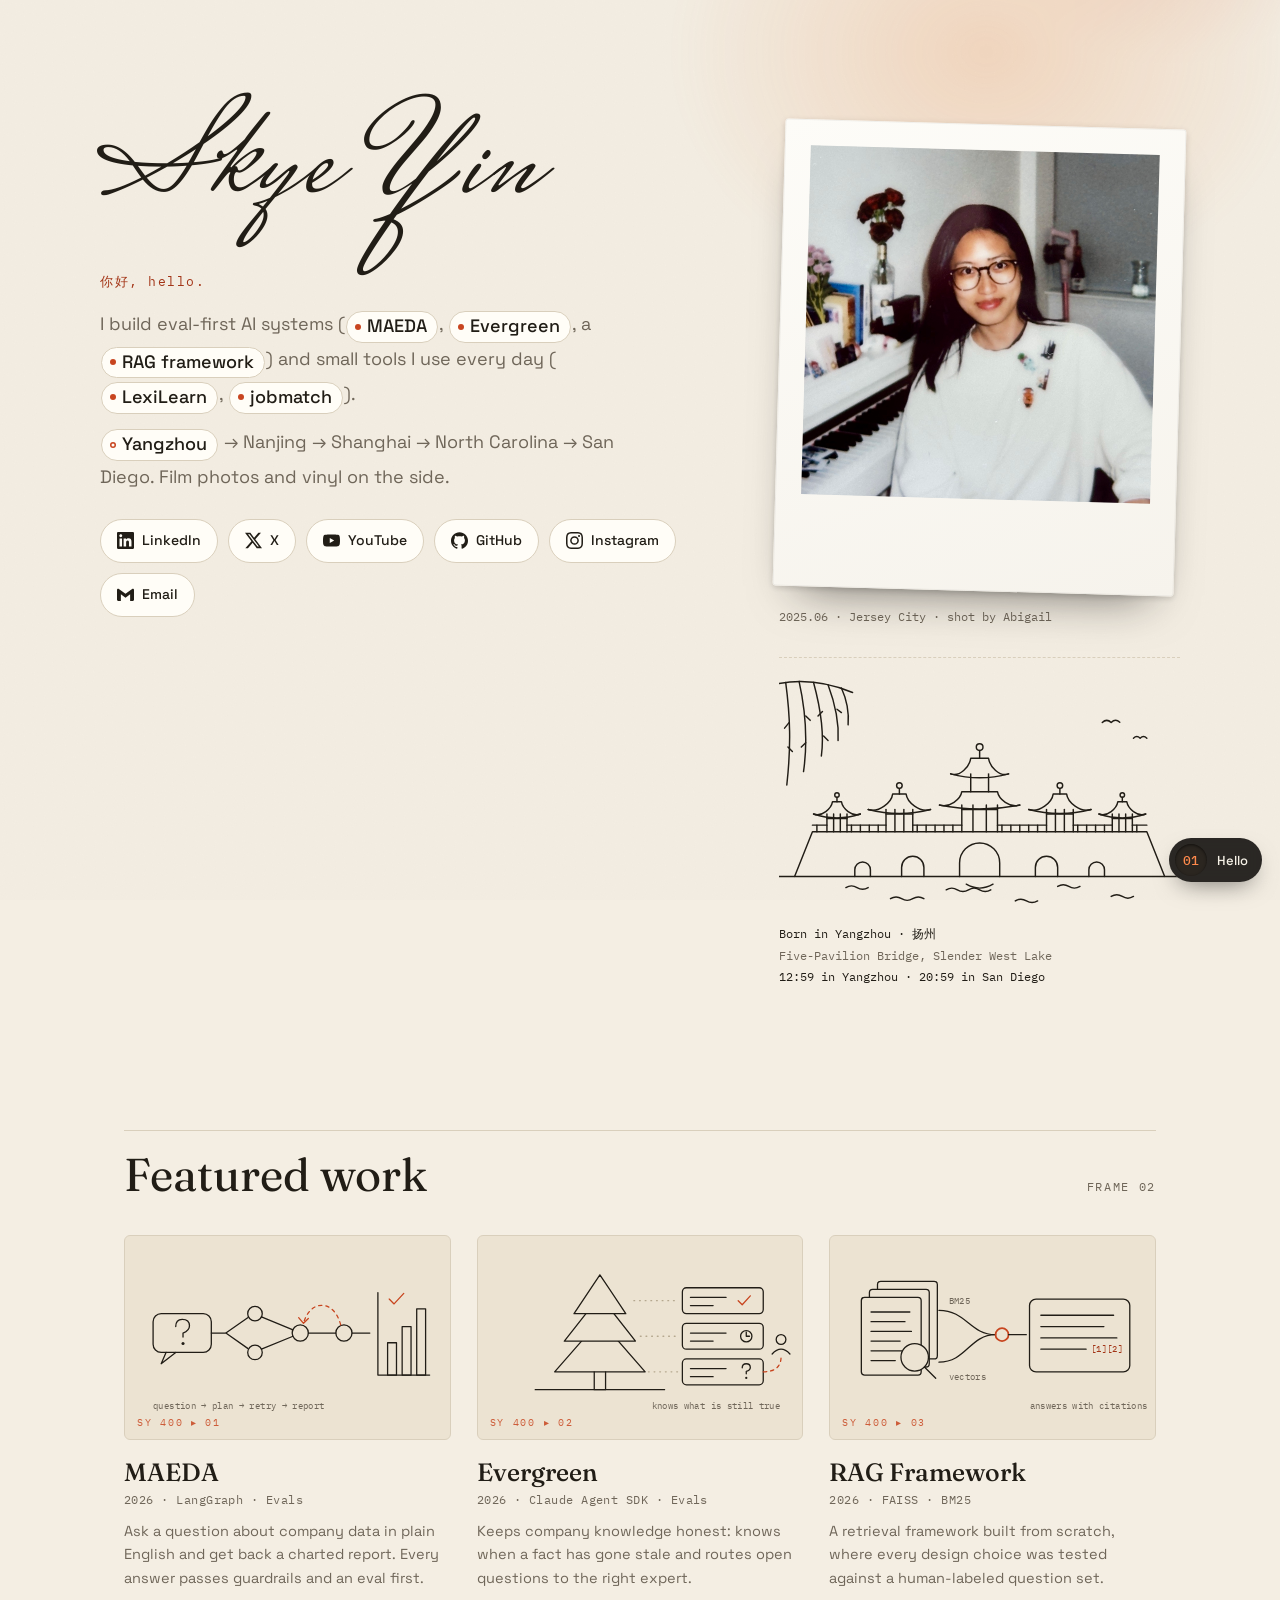
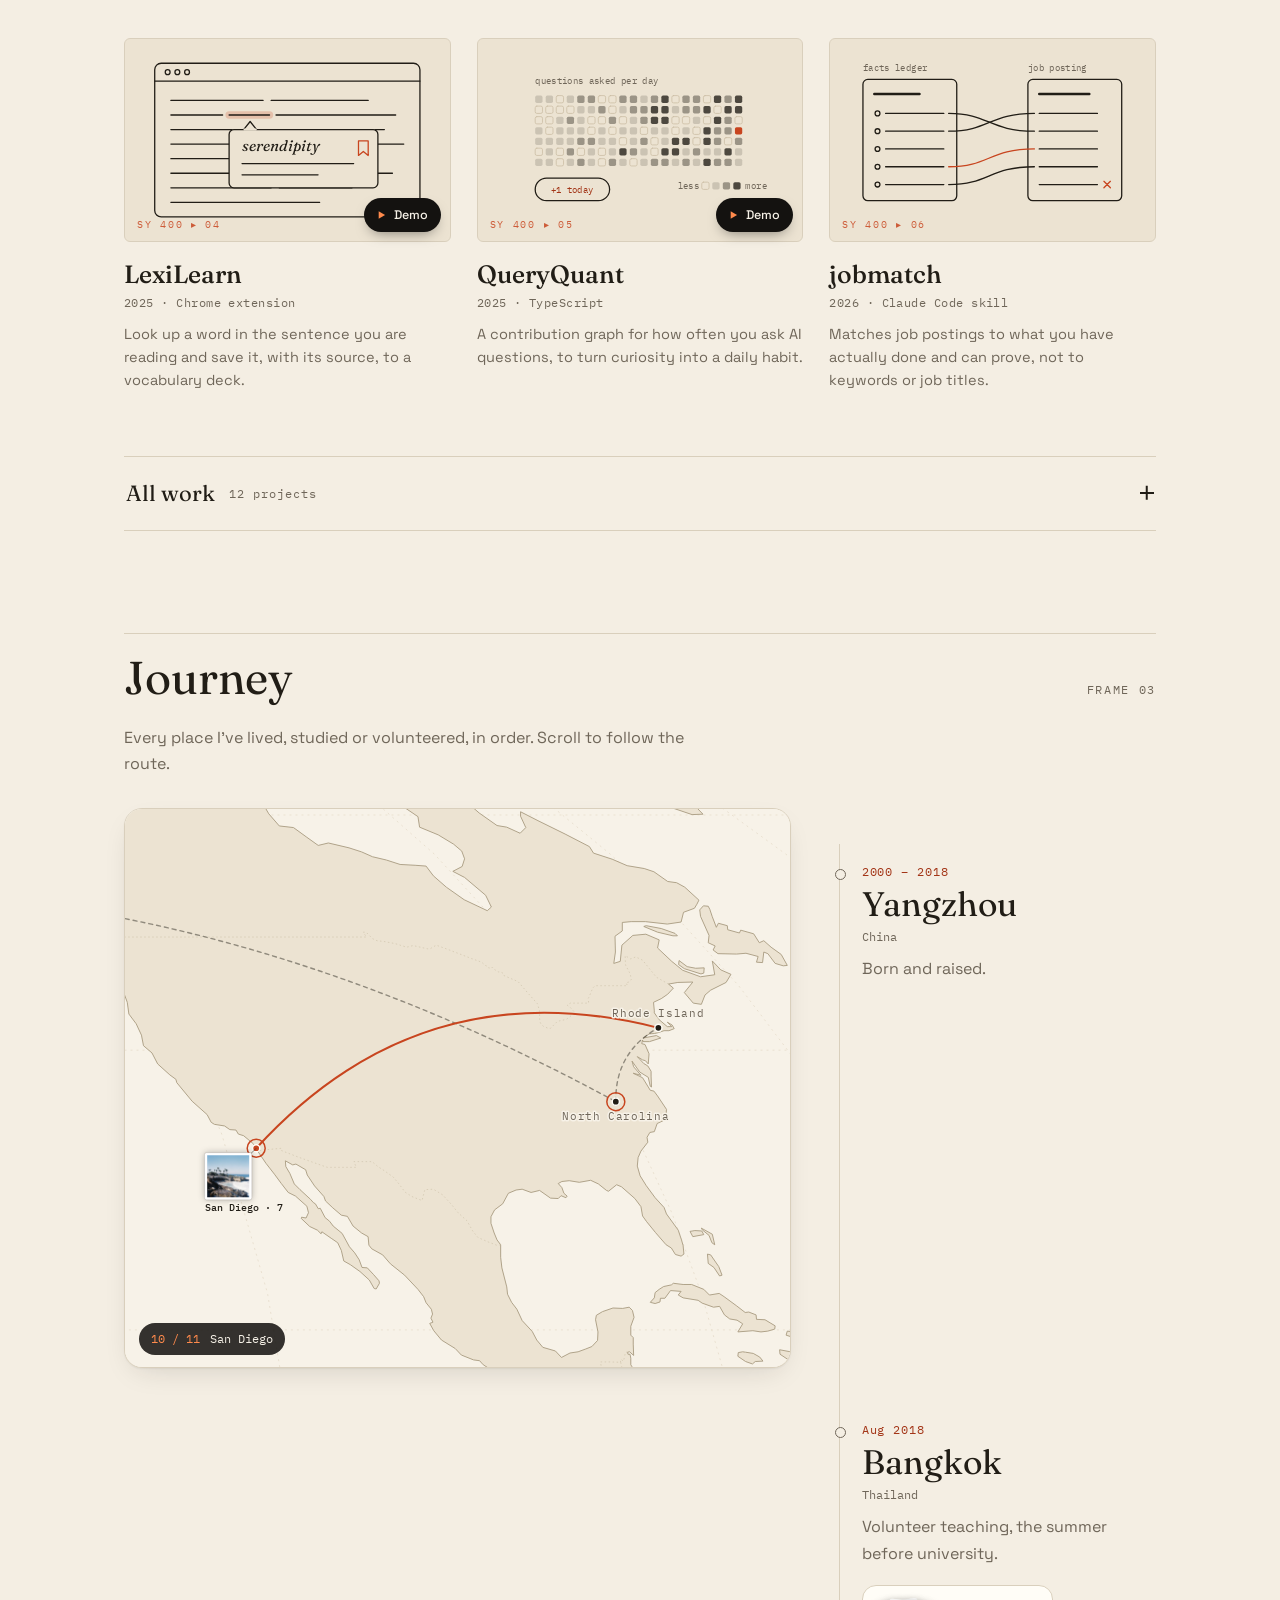
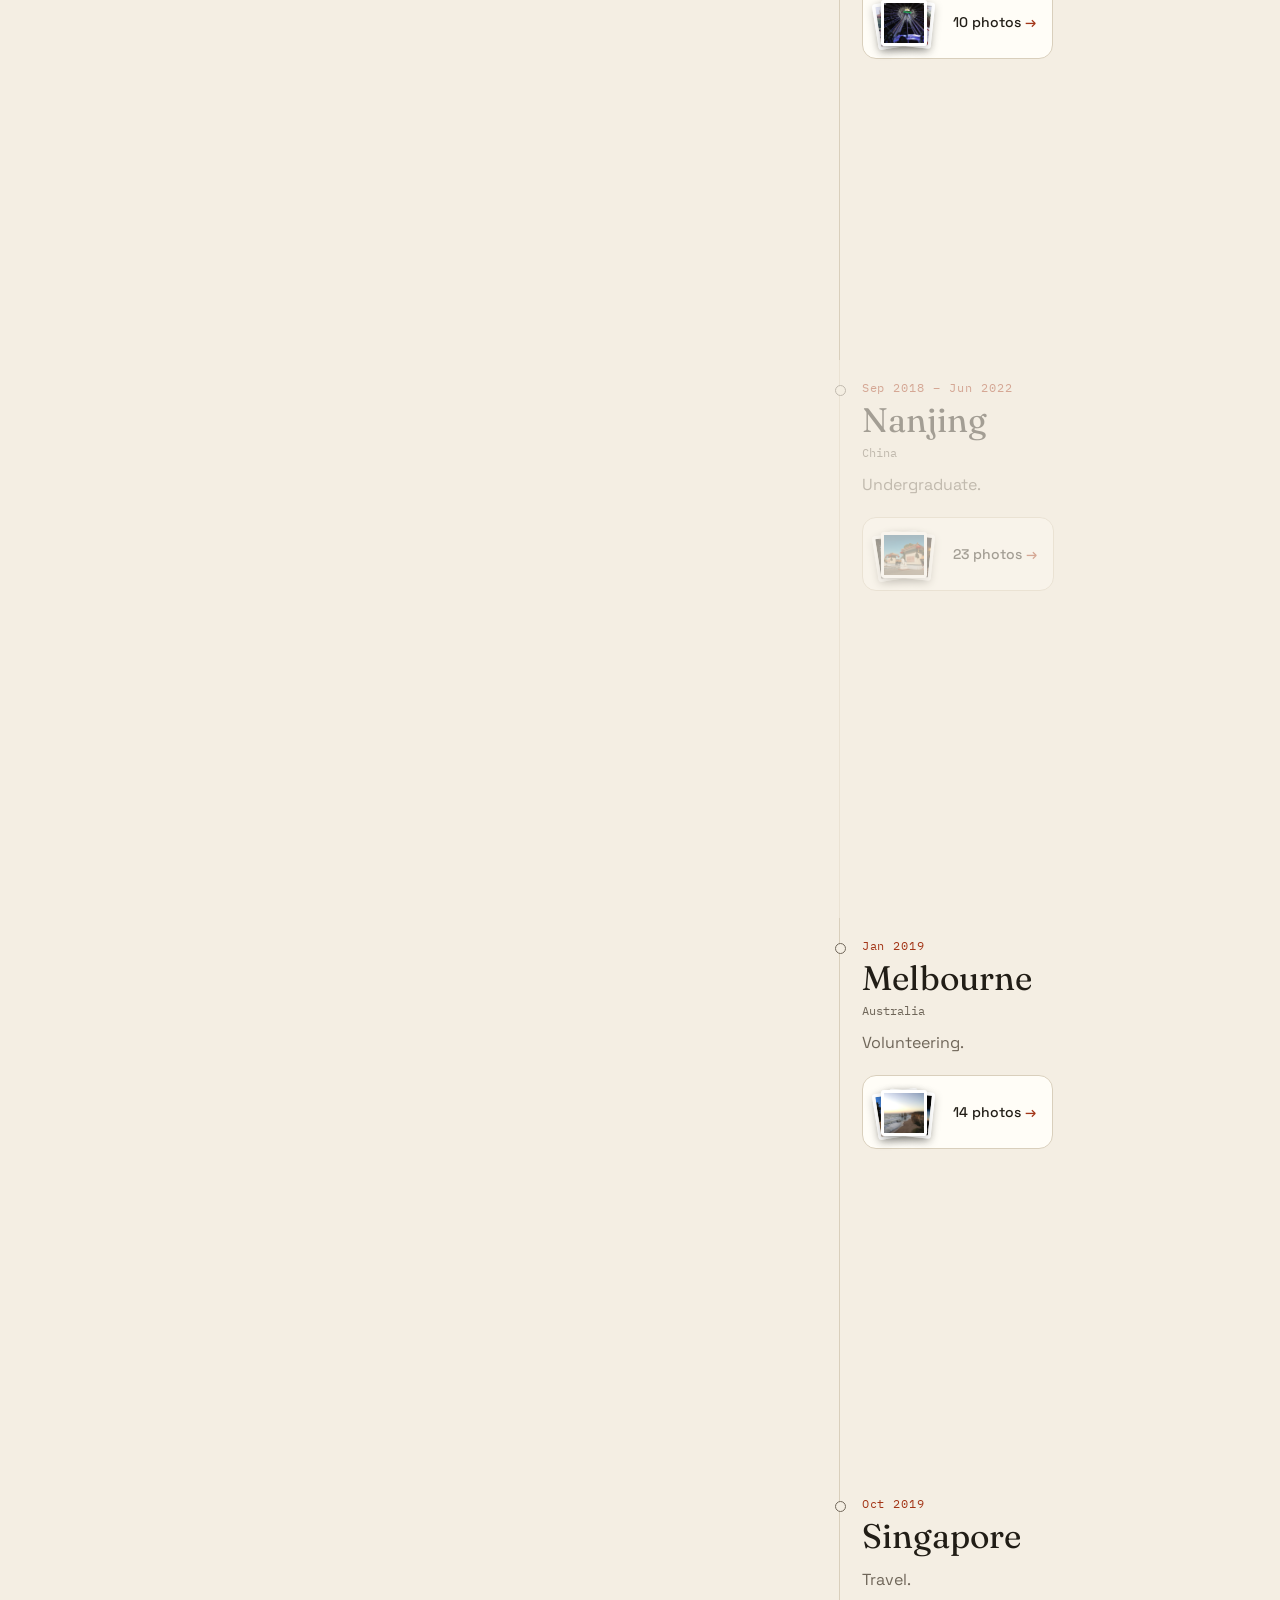
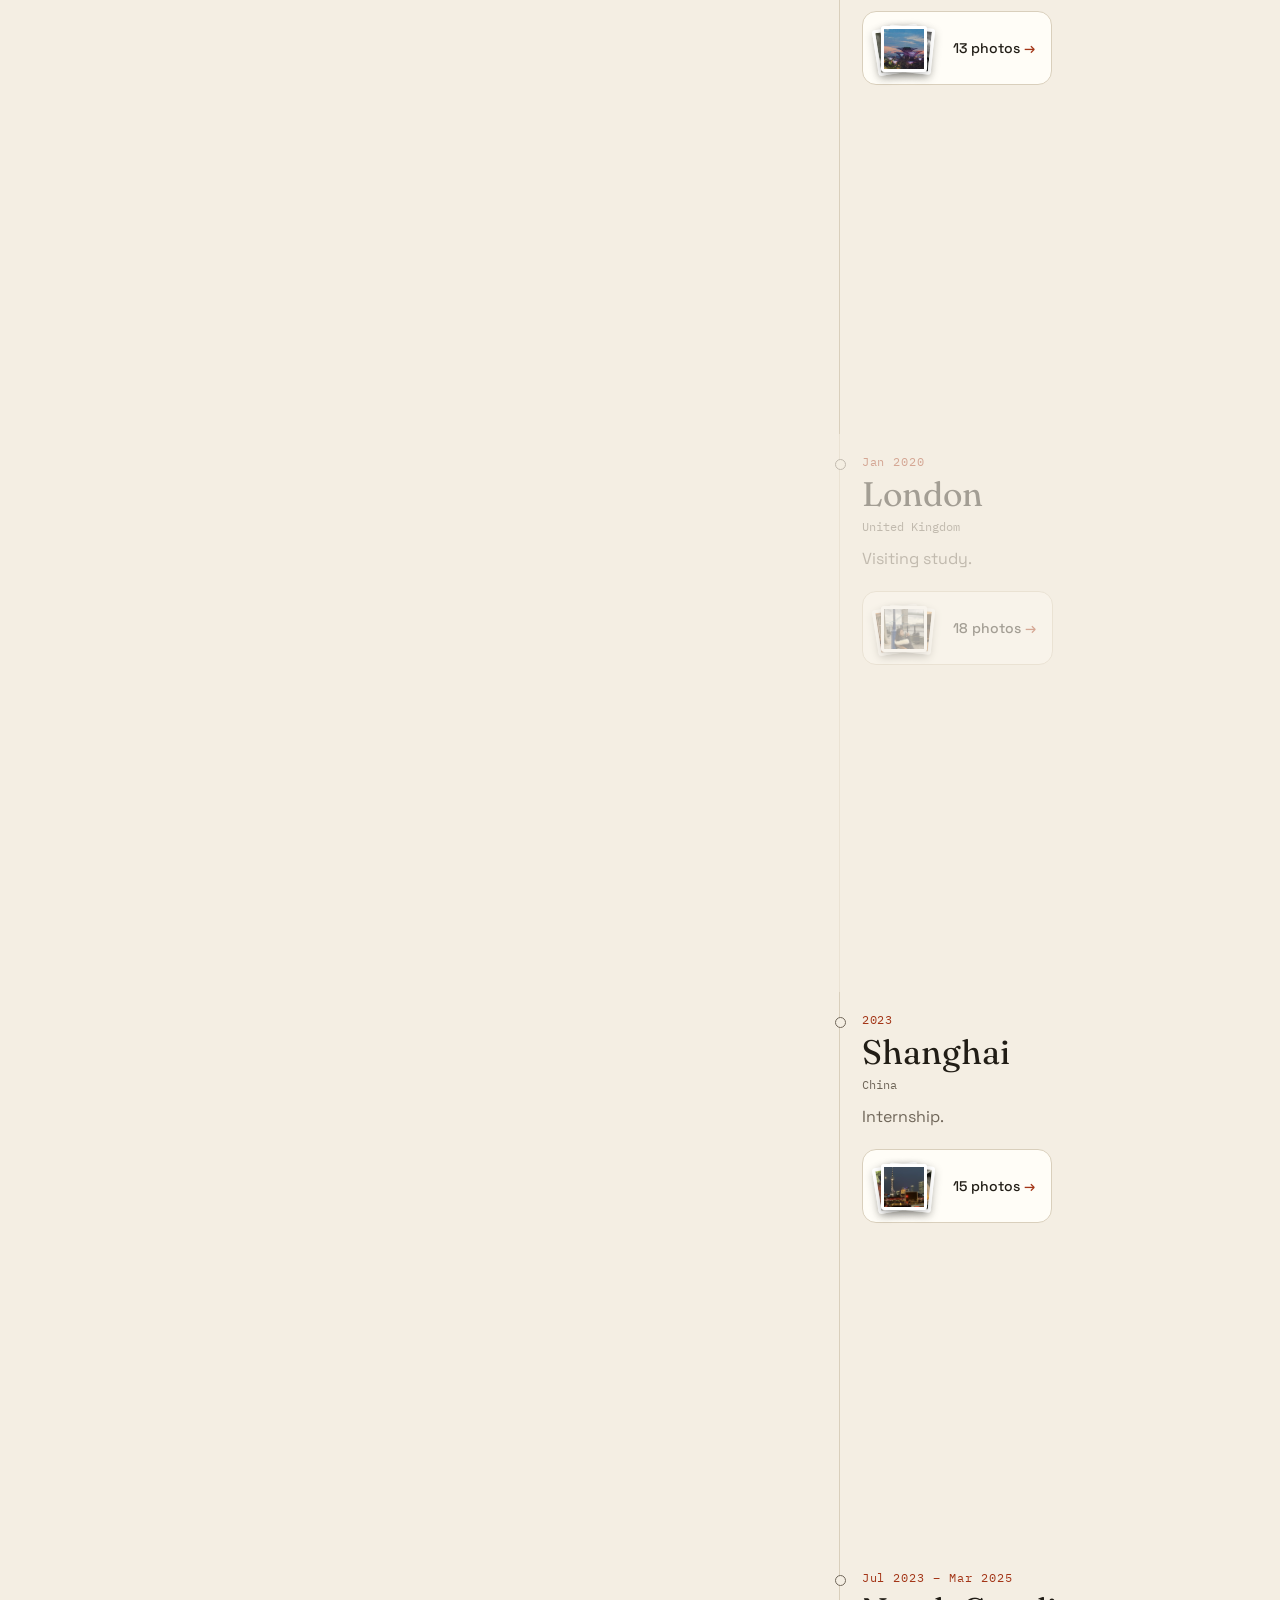
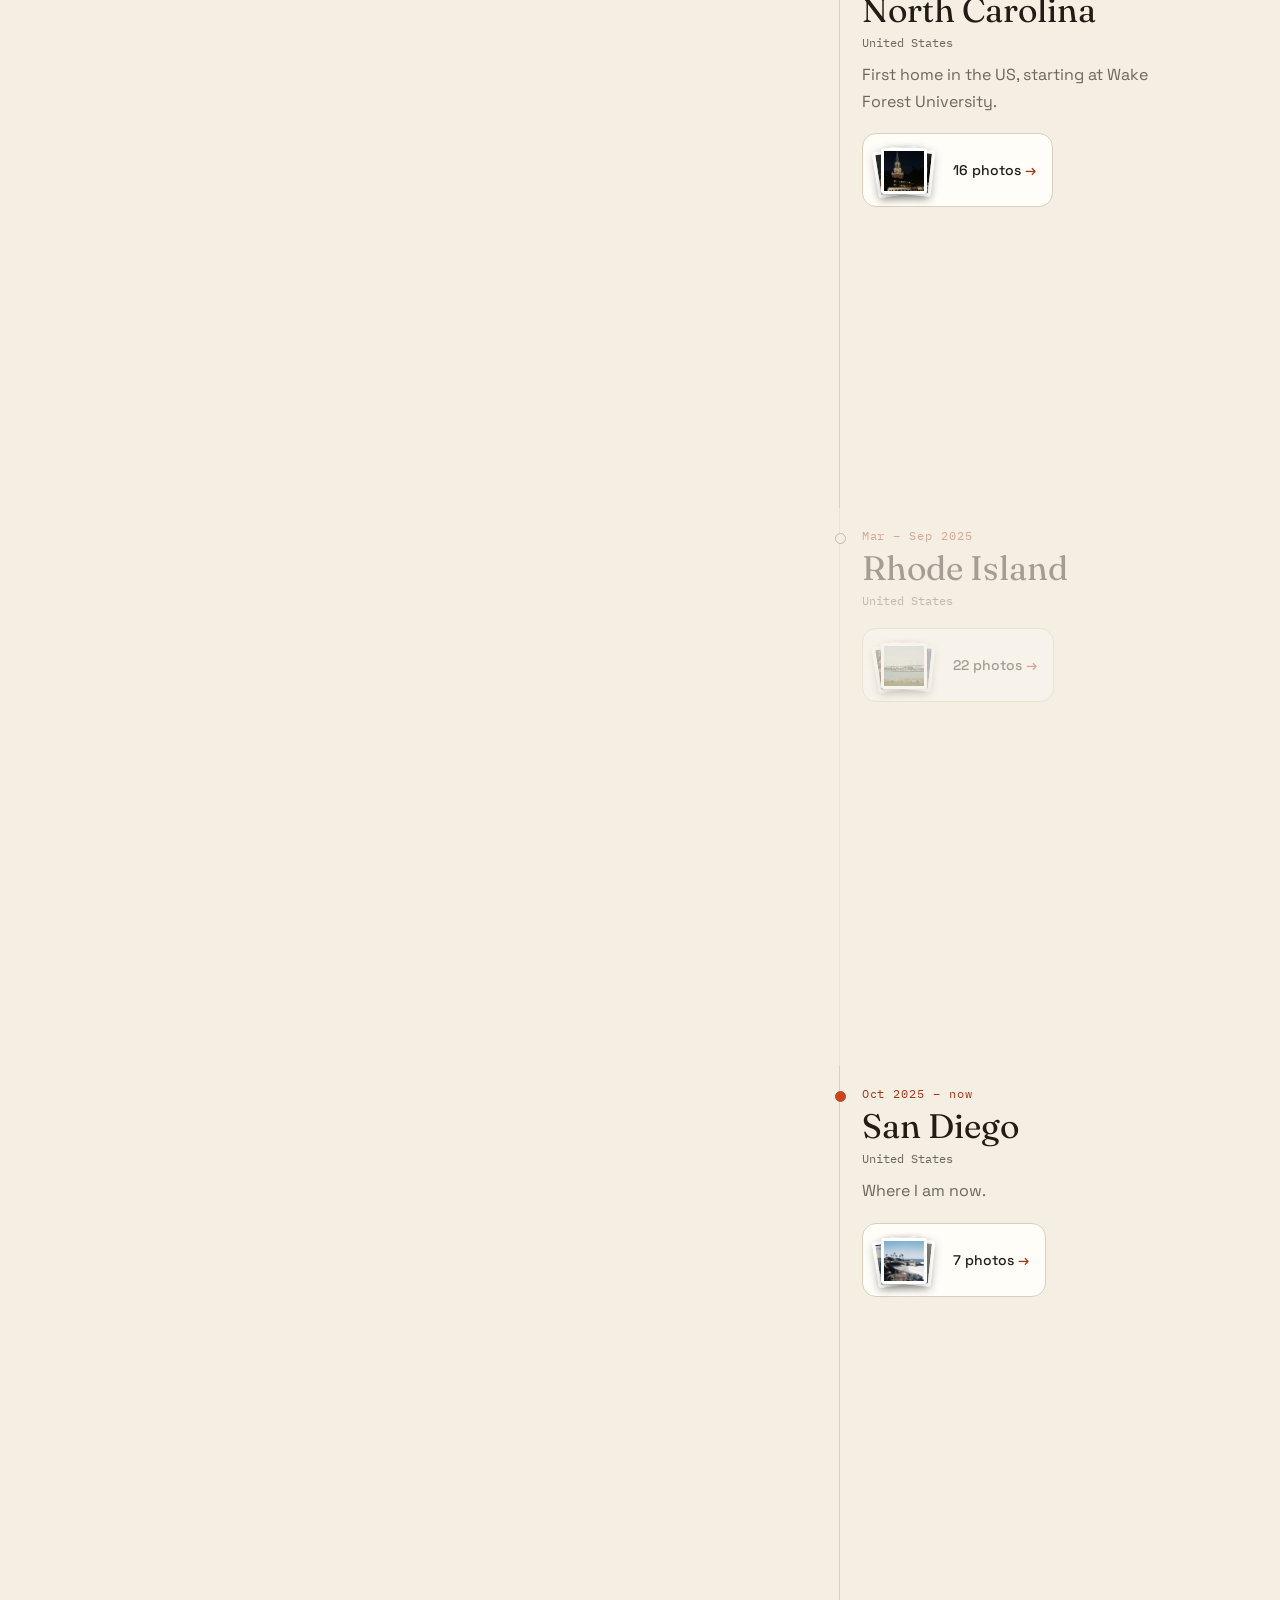
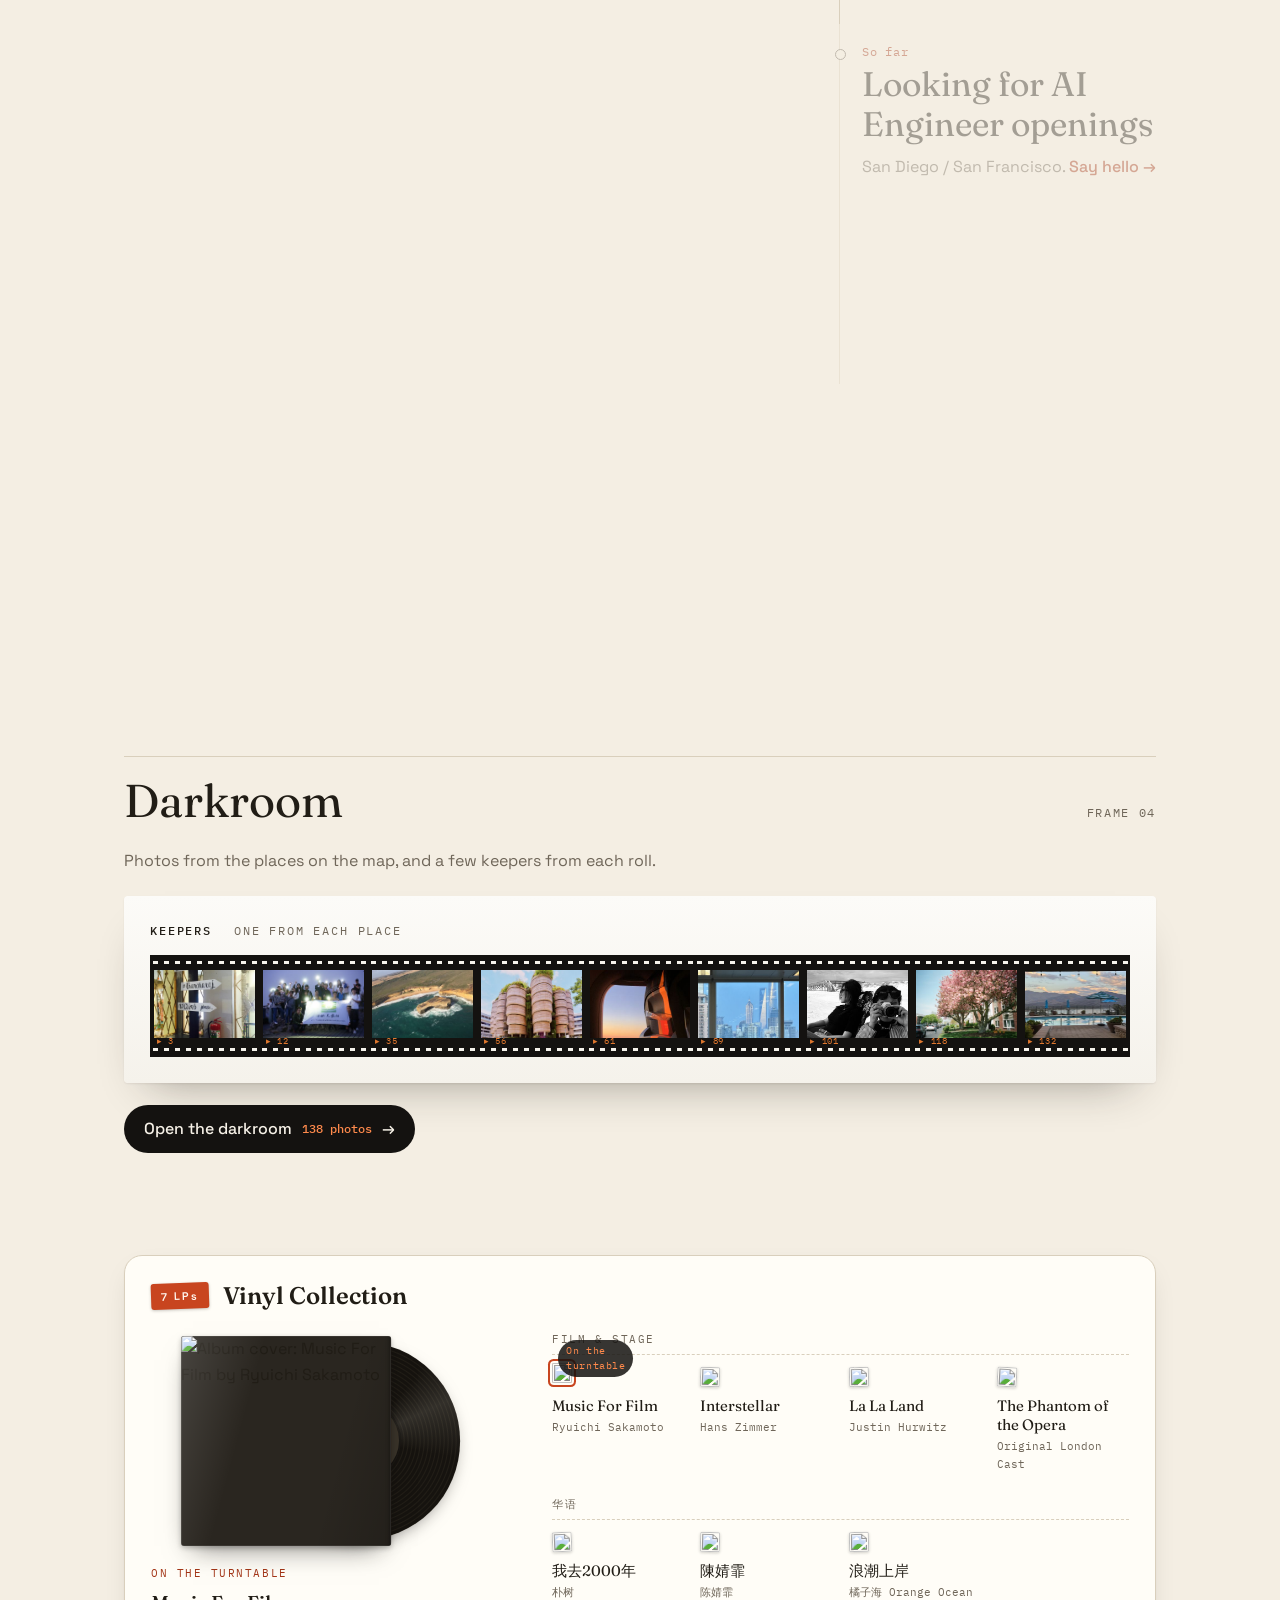
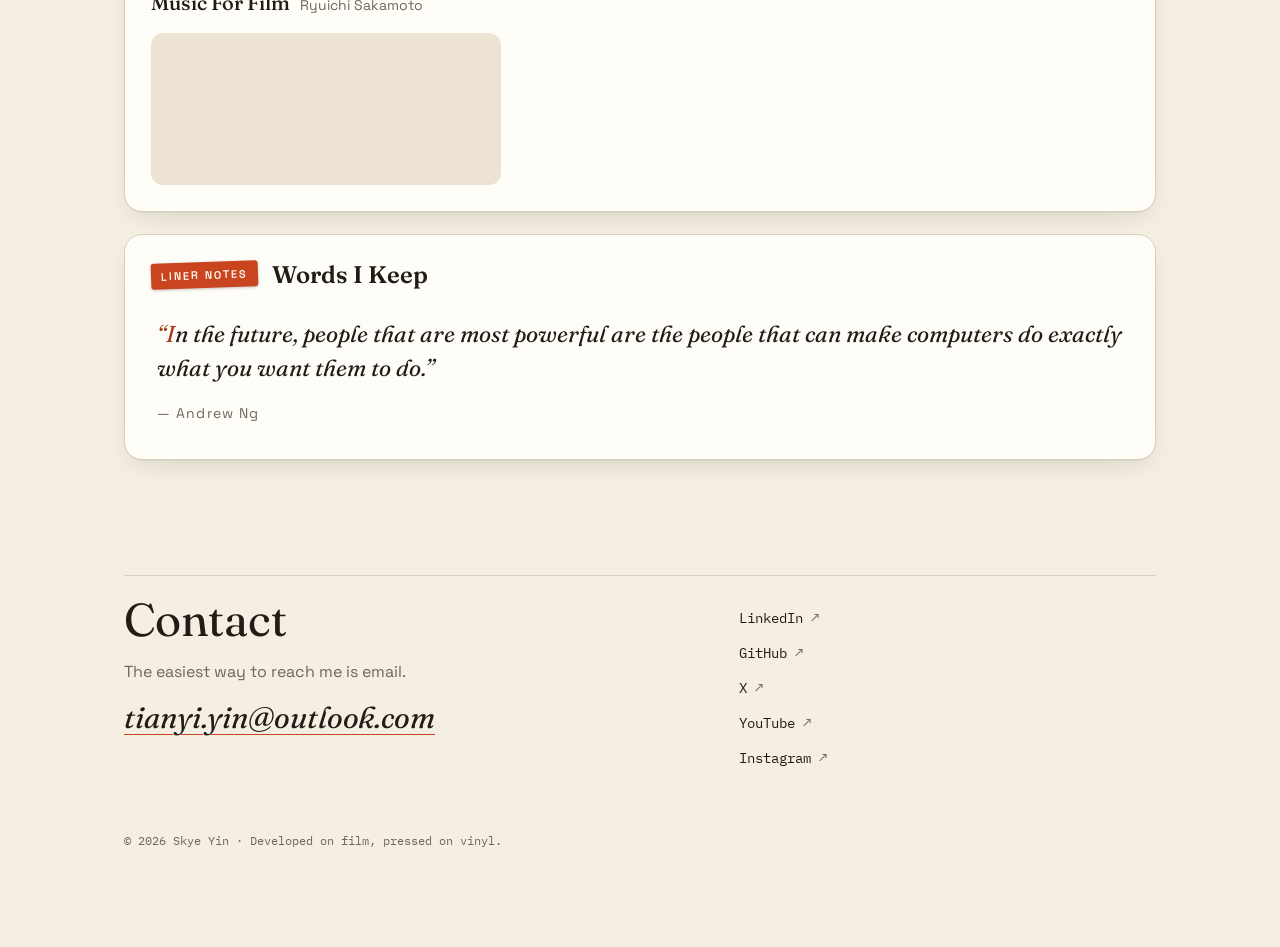
==== commit e4007e23: "Add the Darkroom photo page, city photos and the vinyl collection - darkroom.html: photos from 9 cit" ====
--- a/index.html
+++ b/index.html
@@ -31,11 +31,8 @@
         <h1 class="signature"><span class="signature-ink">Skye Yin</span></h1>
         <div class="hello-story">
           <p class="story-line story-greet"><span lang="zh">你好</span>, hello.</p>
-          <p class="story-line">I build AI systems and measure whether they actually work.</p>
-          <p class="story-line">Lately that means <a class="chip" href="#work-maeda">MAEDA</a>, a data analyst made of several AI agents; a <a class="chip" href="#work-rag">RAG framework</a> built from scratch; and <a class="chip" href="#work-evergreen">Evergreen</a>, a system that keeps company knowledge up to date. Each one has its own evaluation before I trust the result.</p>
-          <p class="story-line">I also make small tools I use every day, like <a class="chip" href="#work-lexilearn">LexiLearn</a> for reading in English and <a class="chip" href="#work-jobmatch">jobmatch</a> for job hunting.</p>
-          <p class="story-line">I grew up in <a class="chip chip-place" href="#journey">Yangzhou</a> and went to university in Nanjing, with stops in Bangkok, Melbourne, Singapore and London along the way. I've been in the US since 2023 and now live in San Diego.</p>
-          <p class="story-line">Away from code, I take photos wherever I go and keep a few albums on repeat.</p>
+          <p class="story-line">I build eval-first AI systems (<a class="chip" href="#work-maeda">MAEDA</a>, <a class="chip" href="#work-evergreen">Evergreen</a>, a <a class="chip" href="#work-rag">RAG framework</a>) and small tools I use every day (<a class="chip" href="#work-lexilearn">LexiLearn</a>, <a class="chip" href="#work-jobmatch">jobmatch</a>).</p>
+          <p class="story-line"><a class="chip chip-place" href="#journey">Yangzhou</a> → Nanjing → Shanghai → North Carolina → San Diego. Film photos and vinyl on the side.</p>
         </div>
         <nav class="social-row" aria-label="Social links">
           <a class="social-link" href="https://www.linkedin.com/in/skye-yin/" target="_blank" rel="noopener" aria-label="LinkedIn">
@@ -70,7 +67,7 @@
           <div class="instax">
             <img src="portrait.jpg" alt="Skye Yin in Jersey City, June 2025" width="1206" height="1206">
           </div>
-          <figcaption>In Jersey City, NJ. 2025.6. Shot by my friend Abigail</figcaption>
+          <figcaption>2025.06 · Jersey City · shot by Abigail</figcaption>
         </figure>
         <div class="postcard">
           <svg class="bridge-art" viewBox="0 0 360 210" role="img" aria-label="Line drawing of the Five-Pavilion Bridge on Slender West Lake, Yangzhou">
@@ -543,7 +540,7 @@
       <div class="journey-body">
         <div class="journey-map">
           <svg id="journey-svg" viewBox="0 16 1000 402" preserveAspectRatio="xMidYMid meet" role="img" aria-labelledby="journey-desc">
-            <desc id="journey-desc">World map of Skye's route, ending with a search for her next role in San Diego or the Bay Area: Yangzhou, Bangkok, Nanjing, Melbourne, Singapore, London, Shanghai, North Carolina, Rhode Island and San Diego.</desc>
+            <desc id="journey-desc">World map of Skye's route, ending with her search for AI Engineer openings in San Diego or San Francisco: Yangzhou, Bangkok, Nanjing, Melbourne, Singapore, London, Shanghai, North Carolina, Rhode Island and San Diego.</desc>
             <path class="map-sphere" d="M203.8,0L500,0L796.2,0L848.4,25.2L869.6,37.7L890.5,52L910.3,67.6L928.5,84.4L944.9,102.3L959.2,121L971.6,140.4L981.7,160.3L989.7,180.7L995.4,201.4L998.8,222.3L1000,243.4L998.8,264.4L995.4,285.3L989.7,306L981.7,326.4L971.6,346.4L959.2,365.7L944.9,384.4L928.5,402.3L910.3,419.1L890.5,434.7L869.6,449L848.4,461.5L796.2,486.7L500,486.7L203.8,486.7L151.6,461.5L130.4,449L109.5,434.7L89.7,419.1L71.5,402.3L55.1,384.4L40.8,365.7L28.4,346.4L18.3,326.4L10.3,306L4.6,285.3L1.2,264.4L0,243.4L1.2,222.3L4.6,201.4L10.3,180.7L18.3,160.3L28.4,140.4L40.8,121L55.1,102.3L71.5,84.4L89.7,67.6L109.5,52L130.4,37.7L151.6,25.2L203.8,0Z"/>
             <path class="map-grat" d="M549.4,486.7L558.1,461.5L565.1,434.7L571.4,402.3L576.5,365.7L580.3,326.4L582.6,285.3L583.3,243.4L582.6,201.4L580.3,160.3L576.5,121L571.4,84.4L565.1,52L558.1,25.2L549.4,0M582.3,486.7L596.8,461.5L608.5,434.7L619,402.3L627.6,365.7L633.8,326.4L637.6,285.3L638.9,243.4L637.6,201.4L633.8,160.3L627.6,121L619,84.4L608.5,52L596.8,25.2L582.3,0M615.2,486.7L635.5,461.5L651.9,434.7L666.6,402.3L678.6,365.7L687.3,326.4L692.7,285.3L694.4,243.4L692.7,201.4L687.3,160.3L678.6,121L666.6,84.4L651.9,52L635.5,25.2L615.2,0M648.1,486.7L674.2,461.5L695.3,434.7L714.3,402.3L729.6,365.7L740.9,326.4L747.7,285.3L750,243.4L747.7,201.4L740.9,160.3L729.6,121L714.3,84.4L695.3,52L674.2,25.2L648.1,0M681,486.7L712.9,461.5L738.7,434.7L750.8,419.1L761.9,402.3L771.9,384.4L780.7,365.7L788.2,346.4L794.4,326.4L802.7,285.3L805.6,243.4L802.7,201.4L794.4,160.3L788.2,140.4L780.7,121L771.9,102.3L761.9,84.4L750.8,67.6L738.7,52L712.9,25.2L681,0M713.9,486.7L751.7,461.5L782.1,434.7L796.4,419.1L809.5,402.3L821.3,384.4L831.7,365.7L840.6,346.4L847.9,326.4L853.7,306L857.8,285.3L860.3,264.4L861.1,243.4L860.3,222.3L857.8,201.4L853.7,180.7L847.9,160.3L840.6,140.4L831.7,121L821.3,102.3L809.5,84.4L796.4,67.6L782.1,52L751.7,25.2L713.9,0M746.9,486.7L790.4,461.5L808,449L825.5,434.7L841.9,419.1L857.1,402.3L870.7,384.4L882.7,365.7L893,346.4L901.4,326.4L908.1,306L912.8,285.3L915.7,264.4L916.7,243.4L915.7,222.3L912.8,201.4L908.1,180.7L901.4,160.3L893,140.4L882.7,121L870.7,102.3L857.1,84.4L841.9,67.6L825.5,52L808,37.7L790.4,25.2L746.9,0M779.8,486.7L829.1,461.5L849.1,449L868.8,434.7L887.5,419.1L904.7,402.3L920.2,384.4L933.7,365.7L945.4,346.4L955,326.4L962.5,306L967.9,285.3L971.1,264.4L972.2,243.4L971.1,222.3L967.9,201.4L962.5,180.7L955,160.3L945.4,140.4L933.7,121L920.2,102.3L904.7,84.4L887.5,67.6L868.8,52L849.1,37.7L829.1,25.2L779.8,0M220.2,486.7L170.9,461.5L150.9,449L131.2,434.7L112.5,419.1L95.3,402.3L79.8,384.4L66.3,365.7L54.6,346.4L45,326.4L37.5,306L32.1,285.3L28.9,264.4L27.8,243.4L28.9,222.3L32.1,201.4L37.5,180.7L45,160.3L54.6,140.4L66.3,121L79.8,102.3L95.3,84.4L112.5,67.6L131.2,52L150.9,37.7L170.9,25.2L220.2,0M253.1,486.7L209.6,461.5L192,449L174.5,434.7L158.1,419.1L142.9,402.3L129.3,384.4L117.3,365.7L107,346.4L98.6,326.4L91.9,306L87.2,285.3L84.3,264.4L83.3,243.4L84.3,222.3L87.2,201.4L91.9,180.7L98.6,160.3L107,140.4L117.3,121L129.3,102.3L142.9,84.4L158.1,67.6L174.5,52L192,37.7L209.6,25.2L253.1,0M286.1,486.7L248.3,461.5L217.9,434.7L203.6,419.1L190.5,402.3L178.7,384.4L168.3,365.7L159.4,346.4L152.1,326.4L146.3,306L142.2,285.3L139.7,264.4L138.9,243.4L139.7,222.3L142.2,201.4L146.3,180.7L152.1,160.3L159.4,140.4L168.3,121L178.7,102.3L190.5,84.4L203.6,67.6L217.9,52L248.3,25.2L286.1,0M319,486.7L287.1,461.5L261.3,434.7L249.2,419.1L238.1,402.3L228.1,384.4L219.3,365.7L211.8,346.4L205.6,326.4L197.3,285.3L194.4,243.4L197.3,201.4L205.6,160.3L211.8,140.4L219.3,121L228.1,102.3L238.1,84.4L249.2,67.6L261.3,52L287.1,25.2L319,0M351.9,486.7L325.8,461.5L304.7,434.7L285.7,402.3L270.4,365.7L259.1,326.4L252.3,285.3L250,243.4L252.3,201.4L259.1,160.3L270.4,121L285.7,84.4L304.7,52L325.8,25.2L351.9,0M384.8,486.7L364.5,461.5L348.1,434.7L333.4,402.3L321.4,365.7L312.7,326.4L307.3,285.3L305.6,243.4L307.3,201.4L312.7,160.3L321.4,121L333.4,84.4L348.1,52L364.5,25.2L384.8,0M417.7,486.7L403.2,461.5L391.5,434.7L381,402.3L372.4,365.7L366.2,326.4L362.4,285.3L361.1,243.4L362.4,201.4L366.2,160.3L372.4,121L381,84.4L391.5,52L403.2,25.2L417.7,0M450.6,486.7L441.9,461.5L434.9,434.7L428.6,402.3L423.5,365.7L419.7,326.4L417.4,285.3L416.7,243.4L417.4,201.4L419.7,160.3L423.5,121L428.6,84.4L434.9,52L441.9,25.2L450.6,0M483.5,486.7L480.6,461.5L476.2,402.3L473.2,326.4L472.2,243.4L473.2,160.3L476.2,84.4L480.6,25.2L483.5,0M516.5,486.7L519.4,461.5L523.8,402.3L526.8,326.4L527.8,243.4L526.8,160.3L523.8,84.4L519.4,25.2L516.5,0M551.4,481.3L555.7,481.3L560,481.3L564.3,481.3L568.6,481.3L572.9,481.3L577.1,481.3L581.4,481.3L585.7,481.3L590,481.3L594.3,481.3L598.6,481.3L602.9,481.3L607.1,481.3L611.4,481.3L615.7,481.3L620,481.3L624.3,481.3L628.6,481.3L632.8,481.3L637.1,481.3L641.4,481.3L645.7,481.3L650,481.3L654.3,481.3L658.6,481.3L662.8,481.3L667.1,481.3L671.4,481.3L675.7,481.3L680,481.3L684.3,481.3L688.6,481.3L692.8,481.3L697.1,481.3L701.4,481.3L705.7,481.3L710,481.3L714.3,481.3L718.6,481.3L722.8,481.3L727.1,481.3L731.4,481.3L735.7,481.3L740,481.3L744.3,481.3L748.6,481.3L752.8,481.3L757.1,481.3L761.4,481.3L765.7,481.3L770,481.3L774.3,481.3L778.6,481.3L782.8,481.3L787.1,481.3L791.4,481.3L795.7,481.3L800,481.3L804.3,481.3L808.6,481.3M191.4,481.3L191.4,481.3L195.7,481.3L200,481.3L204.3,481.3L208.6,481.3L212.9,481.3L217.2,481.3L221.4,481.3L225.7,481.3L230,481.3L234.3,481.3L238.6,481.3L242.9,481.3L247.2,481.3L251.4,481.3L255.7,481.3L260,481.3L264.3,481.3L268.6,481.3L272.9,481.3L277.2,481.3L281.4,481.3L285.7,481.3L290,481.3L294.3,481.3L298.6,481.3L302.9,481.3L307.2,481.3L311.4,481.3L315.7,481.3L320,481.3L324.3,481.3L328.6,481.3L332.9,481.3L337.2,481.3L341.4,481.3L345.7,481.3L350,481.3L354.3,481.3L358.6,481.3L362.9,481.3L367.2,481.3L371.4,481.3L375.7,481.3L380,481.3L384.3,481.3L388.6,481.3L392.9,481.3L397.1,481.3L401.4,481.3L405.7,481.3L410,481.3L414.3,481.3L418.6,481.3L422.9,481.3L427.1,481.3L431.4,481.3L435.7,481.3L440,481.3L444.3,481.3L448.6,481.3L452.9,481.3L457.1,481.3L461.4,481.3L465.7,481.3L470,481.3L474.3,481.3L478.6,481.3L482.9,481.3L487.1,481.3L491.4,481.3L495.7,481.3L500,481.3L504.3,481.3L508.6,481.3L512.9,481.3L517.1,481.3L521.4,481.3L525.7,481.3L530,481.3L534.3,481.3L538.6,481.3L542.9,481.3L547.1,481.3L551.4,481.3M562.8,444.4L568,444.4L573.2,444.4L578.5,444.4L583.7,444.4L588.9,444.4L594.2,444.4L599.4,444.4L604.6,444.4L609.9,444.4L615.1,444.4L620.3,444.4L625.6,444.4L630.8,444.4L636,444.4L641.3,444.4L646.5,444.4L651.7,444.4L656.9,444.4L662.2,444.4L667.4,444.4L672.6,444.4L677.9,444.4L683.1,444.4L688.3,444.4L693.6,444.4L698.8,444.4L704,444.4L709.3,444.4L714.5,444.4L719.7,444.4L725,444.4L730.2,444.4L735.4,444.4L740.7,444.4L745.9,444.4L751.1,444.4L756.4,444.4L761.6,444.4L766.8,444.4L772,444.4L777.3,444.4L782.5,444.4L787.7,444.4L793,444.4L798.2,444.4L803.4,444.4L808.7,444.4L813.9,444.4L819.1,444.4L824.4,444.4L829.6,444.4L834.8,444.4L840.1,444.4L845.3,444.4L850.5,444.4L855.8,444.4L861,444.4L866.2,444.4L871.4,444.4L876.7,444.4M123.3,444.4L123.3,444.4L128.6,444.4L133.8,444.4L139,444.4L144.2,444.4L149.5,444.4L154.7,444.4L159.9,444.4L165.2,444.4L170.4,444.4L175.6,444.4L180.9,444.4L186.1,444.4L191.3,444.4L196.6,444.4L201.8,444.4L207,444.4L212.3,444.4L217.5,444.4L222.7,444.4L228,444.4L233.2,444.4L238.4,444.4L243.6,444.4L248.9,444.4L254.1,444.4L259.3,444.4L264.6,444.4L269.8,444.4L275,444.4L280.3,444.4L285.5,444.4L290.7,444.4L296,444.4L301.2,444.4L306.4,444.4L311.7,444.4L316.9,444.4L322.1,444.4L327.4,444.4L332.6,444.4L337.8,444.4L343.1,444.4L348.3,444.4L353.5,444.4L358.7,444.4L364,444.4L369.2,444.4L374.4,444.4L379.7,444.4L384.9,444.4L390.1,444.4L395.4,444.4L400.6,444.4L405.8,444.4L411.1,444.4L416.3,444.4L421.5,444.4L426.8,444.4L432,444.4L437.2,444.4L442.5,444.4L447.7,444.4L452.9,444.4L458.1,444.4L463.4,444.4L468.6,444.4L473.8,444.4L479.1,444.4L484.3,444.4L489.5,444.4L494.8,444.4L500,444.4L505.2,444.4L510.5,444.4L515.7,444.4L520.9,444.4L526.2,444.4L531.4,444.4L536.6,444.4L541.9,444.4L547.1,444.4L552.3,444.4L557.5,444.4L562.8,444.4M573.9,386.5L580,386.5L586.2,386.5L592.3,386.5L598.5,386.5L604.6,386.5L610.8,386.5L616.9,386.5L623.1,386.5L629.3,386.5L635.4,386.5L641.6,386.5L647.7,386.5L653.9,386.5L660,386.5L666.2,386.5L672.3,386.5L678.5,386.5L684.6,386.5L690.8,386.5L697,386.5L703.1,386.5L709.3,386.5L715.4,386.5L721.6,386.5L727.7,386.5L733.9,386.5L740,386.5L746.2,386.5L752.4,386.5L758.5,386.5L764.7,386.5L770.8,386.5L777,386.5L783.1,386.5L789.3,386.5L795.4,386.5L801.6,386.5L807.7,386.5L813.9,386.5L820.1,386.5L826.2,386.5L832.4,386.5L838.5,386.5L844.7,386.5L850.8,386.5L857,386.5L863.1,386.5L869.3,386.5L875.4,386.5L881.6,386.5L887.8,386.5L893.9,386.5L900.1,386.5L906.2,386.5L912.4,386.5L918.5,386.5L924.7,386.5L930.8,386.5L937,386.5L943.2,386.5M56.8,386.5L56.8,386.5L63,386.5L69.2,386.5L75.3,386.5L81.5,386.5L87.6,386.5L93.8,386.5L99.9,386.5L106.1,386.5L112.2,386.5L118.4,386.5L124.6,386.5L130.7,386.5L136.9,386.5L143,386.5L149.2,386.5L155.3,386.5L161.5,386.5L167.6,386.5L173.8,386.5L179.9,386.5L186.1,386.5L192.3,386.5L198.4,386.5L204.6,386.5L210.7,386.5L216.9,386.5L223,386.5L229.2,386.5L235.3,386.5L241.5,386.5L247.6,386.5L253.8,386.5L260,386.5L266.1,386.5L272.3,386.5L278.4,386.5L284.6,386.5L290.7,386.5L296.9,386.5L303,386.5L309.2,386.5L315.4,386.5L321.5,386.5L327.7,386.5L333.8,386.5L340,386.5L346.1,386.5L352.3,386.5L358.4,386.5L364.6,386.5L370.7,386.5L376.9,386.5L383.1,386.5L389.2,386.5L395.4,386.5L401.5,386.5L407.7,386.5L413.8,386.5L420,386.5L426.1,386.5L432.3,386.5L438.5,386.5L444.6,386.5L450.8,386.5L456.9,386.5L463.1,386.5L469.2,386.5L475.4,386.5L481.5,386.5L487.7,386.5L493.8,386.5L500,386.5L506.2,386.5L512.3,386.5L518.5,386.5L524.6,386.5L530.8,386.5L536.9,386.5L543.1,386.5L549.2,386.5L555.4,386.5L561.5,386.5L567.7,386.5L573.9,386.5M580.9,317.4L587.7,317.4L594.4,317.4L601.2,317.4L607.9,317.4L614.6,317.4L621.4,317.4L628.1,317.4L634.9,317.4L641.6,317.4L648.4,317.4L655.1,317.4L661.8,317.4L668.6,317.4L675.3,317.4L682.1,317.4L688.8,317.4L695.6,317.4L702.3,317.4L709,317.4L715.8,317.4L722.5,317.4L729.3,317.4L736,317.4L742.8,317.4L749.5,317.4L756.3,317.4L763,317.4L769.7,317.4L776.5,317.4L783.2,317.4L790,317.4L796.7,317.4L803.5,317.4L810.2,317.4L816.9,317.4L823.7,317.4L830.4,317.4L837.2,317.4L843.9,317.4L850.7,317.4L857.4,317.4L864.1,317.4L870.9,317.4L877.6,317.4L884.4,317.4L891.1,317.4L897.9,317.4L904.6,317.4L911.4,317.4L918.1,317.4L924.8,317.4L931.6,317.4L938.3,317.4L945.1,317.4L951.8,317.4L958.6,317.4L965.3,317.4L972,317.4L978.8,317.4L985.5,317.4M14.5,317.4L14.5,317.4L21.2,317.4L28,317.4L34.7,317.4L41.4,317.4L48.2,317.4L54.9,317.4L61.7,317.4L68.4,317.4L75.2,317.4L81.9,317.4L88.6,317.4L95.4,317.4L102.1,317.4L108.9,317.4L115.6,317.4L122.4,317.4L129.1,317.4L135.9,317.4L142.6,317.4L149.3,317.4L156.1,317.4L162.8,317.4L169.6,317.4L176.3,317.4L183.1,317.4L189.8,317.4L196.5,317.4L203.3,317.4L210,317.4L216.8,317.4L223.5,317.4L230.3,317.4L237,317.4L243.7,317.4L250.5,317.4L257.2,317.4L264,317.4L270.7,317.4L277.5,317.4L284.2,317.4L291,317.4L297.7,317.4L304.4,317.4L311.2,317.4L317.9,317.4L324.7,317.4L331.4,317.4L338.2,317.4L344.9,317.4L351.6,317.4L358.4,317.4L365.1,317.4L371.9,317.4L378.6,317.4L385.4,317.4L392.1,317.4L398.8,317.4L405.6,317.4L412.3,317.4L419.1,317.4L425.8,317.4L432.6,317.4L439.3,317.4L446.1,317.4L452.8,317.4L459.5,317.4L466.3,317.4L473,317.4L479.8,317.4L486.5,317.4L493.3,317.4L500,317.4L506.7,317.4L513.5,317.4L520.2,317.4L527,317.4L533.7,317.4L540.5,317.4L547.2,317.4L553.9,317.4L560.7,317.4L567.4,317.4L574.2,317.4L580.9,317.4M583.3,243.4L590.3,243.4L597.2,243.4L604.2,243.4L611.1,243.4L618.1,243.4L625,243.4L631.9,243.4L638.9,243.4L645.8,243.4L652.8,243.4L659.7,243.4L666.7,243.4L673.6,243.4L680.6,243.4L687.5,243.4L694.4,243.4L701.4,243.4L708.3,243.4L715.3,243.4L722.2,243.4L729.2,243.4L736.1,243.4L743.1,243.4L750,243.4L756.9,243.4L763.9,243.4L770.8,243.4L777.8,243.4L784.7,243.4L791.7,243.4L798.6,243.4L805.6,243.4L812.5,243.4L819.4,243.4L826.4,243.4L833.3,243.4L840.3,243.4L847.2,243.4L854.2,243.4L861.1,243.4L868.1,243.4L875,243.4L881.9,243.4L888.9,243.4L895.8,243.4L902.8,243.4L909.7,243.4L916.7,243.4L923.6,243.4L930.6,243.4L937.5,243.4L944.4,243.4L951.4,243.4L958.3,243.4L965.3,243.4L972.2,243.4L979.2,243.4L986.1,243.4L993.1,243.4L1000,243.4M0,243.4L0,243.4L6.9,243.4L13.9,243.4L20.8,243.4L27.8,243.4L34.7,243.4L41.7,243.4L48.6,243.4L55.6,243.4L62.5,243.4L69.4,243.4L76.4,243.4L83.3,243.4L90.3,243.4L97.2,243.4L104.2,243.4L111.1,243.4L118.1,243.4L125,243.4L131.9,243.4L138.9,243.4L145.8,243.4L152.8,243.4L159.7,243.4L166.7,243.4L173.6,243.4L180.6,243.4L187.5,243.4L194.4,243.4L201.4,243.4L208.3,243.4L215.3,243.4L222.2,243.4L229.2,243.4L236.1,243.4L243.1,243.4L250,243.4L256.9,243.4L263.9,243.4L270.8,243.4L277.8,243.4L284.7,243.4L291.7,243.4L298.6,243.4L305.6,243.4L312.5,243.4L319.4,243.4L326.4,243.4L333.3,243.4L340.3,243.4L347.2,243.4L354.2,243.4L361.1,243.4L368.1,243.4L375,243.4L381.9,243.4L388.9,243.4L395.8,243.4L402.8,243.4L409.7,243.4L416.7,243.4L423.6,243.4L430.6,243.4L437.5,243.4L444.4,243.4L451.4,243.4L458.3,243.4L465.3,243.4L472.2,243.4L479.2,243.4L486.1,243.4L493.1,243.4L500,243.4L506.9,243.4L513.9,243.4L520.8,243.4L527.8,243.4L534.7,243.4L541.7,243.4L548.6,243.4L555.6,243.4L562.5,243.4L569.4,243.4L576.4,243.4L583.3,243.4M580.9,169.3L587.7,169.3L594.4,169.3L601.2,169.3L607.9,169.3L614.6,169.3L621.4,169.3L628.1,169.3L634.9,169.3L641.6,169.3L648.4,169.3L655.1,169.3L661.8,169.3L668.6,169.3L675.3,169.3L682.1,169.3L688.8,169.3L695.6,169.3L702.3,169.3L709,169.3L715.8,169.3L722.5,169.3L729.3,169.3L736,169.3L742.8,169.3L749.5,169.3L756.3,169.3L763,169.3L769.7,169.3L776.5,169.3L783.2,169.3L790,169.3L796.7,169.3L803.5,169.3L810.2,169.3L816.9,169.3L823.7,169.3L830.4,169.3L837.2,169.3L843.9,169.3L850.7,169.3L857.4,169.3L864.1,169.3L870.9,169.3L877.6,169.3L884.4,169.3L891.1,169.3L897.9,169.3L904.6,169.3L911.4,169.3L918.1,169.3L924.8,169.3L931.6,169.3L938.3,169.3L945.1,169.3L951.8,169.3L958.6,169.3L965.3,169.3L972,169.3L978.8,169.3L985.5,169.3M14.5,169.3L14.5,169.3L21.2,169.3L28,169.3L34.7,169.3L41.4,169.3L48.2,169.3L54.9,169.3L61.7,169.3L68.4,169.3L75.2,169.3L81.9,169.3L88.6,169.3L95.4,169.3L102.1,169.3L108.9,169.3L115.6,169.3L122.4,169.3L129.1,169.3L135.9,169.3L142.6,169.3L149.3,169.3L156.1,169.3L162.8,169.3L169.6,169.3L176.3,169.3L183.1,169.3L189.8,169.3L196.5,169.3L203.3,169.3L210,169.3L216.8,169.3L223.5,169.3L230.3,169.3L237,169.3L243.7,169.3L250.5,169.3L257.2,169.3L264,169.3L270.7,169.3L277.5,169.3L284.2,169.3L291,169.3L297.7,169.3L304.4,169.3L311.2,169.3L317.9,169.3L324.7,169.3L331.4,169.3L338.2,169.3L344.9,169.3L351.6,169.3L358.4,169.3L365.1,169.3L371.9,169.3L378.6,169.3L385.4,169.3L392.1,169.3L398.8,169.3L405.6,169.3L412.3,169.3L419.1,169.3L425.8,169.3L432.6,169.3L439.3,169.3L446.1,169.3L452.8,169.3L459.5,169.3L466.3,169.3L473,169.3L479.8,169.3L486.5,169.3L493.3,169.3L500,169.3L506.7,169.3L513.5,169.3L520.2,169.3L527,169.3L533.7,169.3L540.5,169.3L547.2,169.3L553.9,169.3L560.7,169.3L567.4,169.3L574.2,169.3L580.9,169.3M573.9,100.3L580,100.3L586.2,100.3L592.3,100.3L598.5,100.3L604.6,100.3L610.8,100.3L616.9,100.3L623.1,100.3L629.3,100.3L635.4,100.3L641.6,100.3L647.7,100.3L653.9,100.3L660,100.3L666.2,100.3L672.3,100.3L678.5,100.3L684.6,100.3L690.8,100.3L697,100.3L703.1,100.3L709.3,100.3L715.4,100.3L721.6,100.3L727.7,100.3L733.9,100.3L740,100.3L746.2,100.3L752.4,100.3L758.5,100.3L764.7,100.3L770.8,100.3L777,100.3L783.1,100.3L789.3,100.3L795.4,100.3L801.6,100.3L807.7,100.3L813.9,100.3L820.1,100.3L826.2,100.3L832.4,100.3L838.5,100.3L844.7,100.3L850.8,100.3L857,100.3L863.1,100.3L869.3,100.3L875.4,100.3L881.6,100.3L887.8,100.3L893.9,100.3L900.1,100.3L906.2,100.3L912.4,100.3L918.5,100.3L924.7,100.3L930.8,100.3L937,100.3L943.2,100.3M56.8,100.3L56.8,100.3L63,100.3L69.2,100.3L75.3,100.3L81.5,100.3L87.6,100.3L93.8,100.3L99.9,100.3L106.1,100.3L112.2,100.3L118.4,100.3L124.6,100.3L130.7,100.3L136.9,100.3L143,100.3L149.2,100.3L155.3,100.3L161.5,100.3L167.6,100.3L173.8,100.3L179.9,100.3L186.1,100.3L192.3,100.3L198.4,100.3L204.6,100.3L210.7,100.3L216.9,100.3L223,100.3L229.2,100.3L235.3,100.3L241.5,100.3L247.6,100.3L253.8,100.3L260,100.3L266.1,100.3L272.3,100.3L278.4,100.3L284.6,100.3L290.7,100.3L296.9,100.3L303,100.3L309.2,100.3L315.4,100.3L321.5,100.3L327.7,100.3L333.8,100.3L340,100.3L346.1,100.3L352.3,100.3L358.4,100.3L364.6,100.3L370.7,100.3L376.9,100.3L383.1,100.3L389.2,100.3L395.4,100.3L401.5,100.3L407.7,100.3L413.8,100.3L420,100.3L426.1,100.3L432.3,100.3L438.5,100.3L444.6,100.3L450.8,100.3L456.9,100.3L463.1,100.3L469.2,100.3L475.4,100.3L481.5,100.3L487.7,100.3L493.8,100.3L500,100.3L506.2,100.3L512.3,100.3L518.5,100.3L524.6,100.3L530.8,100.3L536.9,100.3L543.1,100.3L549.2,100.3L555.4,100.3L561.5,100.3L567.7,100.3L573.9,100.3M562.8,42.3L568,42.3L573.2,42.3L578.5,42.3L583.7,42.3L588.9,42.3L594.2,42.3L599.4,42.3L604.6,42.3L609.9,42.3L615.1,42.3L620.3,42.3L625.6,42.3L630.8,42.3L636,42.3L641.3,42.3L646.5,42.3L651.7,42.3L656.9,42.3L662.2,42.3L667.4,42.3L672.6,42.3L677.9,42.3L683.1,42.3L688.3,42.3L693.6,42.3L698.8,42.3L704,42.3L709.3,42.3L714.5,42.3L719.7,42.3L725,42.3L730.2,42.3L735.4,42.3L740.7,42.3L745.9,42.3L751.1,42.3L756.4,42.3L761.6,42.3L766.8,42.3L772,42.3L777.3,42.3L782.5,42.3L787.7,42.3L793,42.3L798.2,42.3L803.4,42.3L808.7,42.3L813.9,42.3L819.1,42.3L824.4,42.3L829.6,42.3L834.8,42.3L840.1,42.3L845.3,42.3L850.5,42.3L855.8,42.3L861,42.3L866.2,42.3L871.4,42.3L876.7,42.3M123.3,42.3L123.3,42.3L128.6,42.3L133.8,42.3L139,42.3L144.2,42.3L149.5,42.3L154.7,42.3L159.9,42.3L165.2,42.3L170.4,42.3L175.6,42.3L180.9,42.3L186.1,42.3L191.3,42.3L196.6,42.3L201.8,42.3L207,42.3L212.3,42.3L217.5,42.3L222.7,42.3L228,42.3L233.2,42.3L238.4,42.3L243.6,42.3L248.9,42.3L254.1,42.3L259.3,42.3L264.6,42.3L269.8,42.3L275,42.3L280.3,42.3L285.5,42.3L290.7,42.3L296,42.3L301.2,42.3L306.4,42.3L311.7,42.3L316.9,42.3L322.1,42.3L327.4,42.3L332.6,42.3L337.8,42.3L343.1,42.3L348.3,42.3L353.5,42.3L358.7,42.3L364,42.3L369.2,42.3L374.4,42.3L379.7,42.3L384.9,42.3L390.1,42.3L395.4,42.3L400.6,42.3L405.8,42.3L411.1,42.3L416.3,42.3L421.5,42.3L426.8,42.3L432,42.3L437.2,42.3L442.5,42.3L447.7,42.3L452.9,42.3L458.1,42.3L463.4,42.3L468.6,42.3L473.8,42.3L479.1,42.3L484.3,42.3L489.5,42.3L494.8,42.3L500,42.3L505.2,42.3L510.5,42.3L515.7,42.3L520.9,42.3L526.2,42.3L531.4,42.3L536.6,42.3L541.9,42.3L547.1,42.3L552.3,42.3L557.5,42.3L562.8,42.3M551.4,5.4L555.7,5.4L560,5.4L564.3,5.4L568.6,5.4L572.9,5.4L577.1,5.4L581.4,5.4L585.7,5.4L590,5.4L594.3,5.4L598.6,5.4L602.9,5.4L607.1,5.4L611.4,5.4L615.7,5.4L620,5.4L624.3,5.4L628.6,5.4L632.8,5.4L637.1,5.4L641.4,5.4L645.7,5.4L650,5.4L654.3,5.4L658.6,5.4L662.8,5.4L667.1,5.4L671.4,5.4L675.7,5.4L680,5.4L684.3,5.4L688.6,5.4L692.8,5.4L697.1,5.4L701.4,5.4L705.7,5.4L710,5.4L714.3,5.4L718.6,5.4L722.8,5.4L727.1,5.4L731.4,5.4L735.7,5.4L740,5.4L744.3,5.4L748.6,5.4L752.8,5.4L757.1,5.4L761.4,5.4L765.7,5.4L770,5.4L774.3,5.4L778.6,5.4L782.8,5.4L787.1,5.4L791.4,5.4L795.7,5.4L800,5.4L804.3,5.4L808.6,5.4M191.4,5.4L191.4,5.4L195.7,5.4L200,5.4L204.3,5.4L208.6,5.4L212.9,5.4L217.2,5.4L221.4,5.4L225.7,5.4L230,5.4L234.3,5.4L238.6,5.4L242.9,5.4L247.2,5.4L251.4,5.4L255.7,5.4L260,5.4L264.3,5.4L268.6,5.4L272.9,5.4L277.2,5.4L281.4,5.4L285.7,5.4L290,5.4L294.3,5.4L298.6,5.4L302.9,5.4L307.2,5.4L311.4,5.4L315.7,5.4L320,5.4L324.3,5.4L328.6,5.4L332.9,5.4L337.2,5.4L341.4,5.4L345.7,5.4L350,5.4L354.3,5.4L358.6,5.4L362.9,5.4L367.2,5.4L371.4,5.4L375.7,5.4L380,5.4L384.3,5.4L388.6,5.4L392.9,5.4L397.1,5.4L401.4,5.4L405.7,5.4L410,5.4L414.3,5.4L418.6,5.4L422.9,5.4L427.1,5.4L431.4,5.4L435.7,5.4L440,5.4L444.3,5.4L448.6,5.4L452.9,5.4L457.1,5.4L461.4,5.4L465.7,5.4L470,5.4L474.3,5.4L478.6,5.4L482.9,5.4L487.1,5.4L491.4,5.4L495.7,5.4L500,5.4L504.3,5.4L508.6,5.4L512.9,5.4L517.1,5.4L521.4,5.4L525.7,5.4L530,5.4L534.3,5.4L538.6,5.4L542.9,5.4L547.1,5.4L551.4,5.4"/>
             <path class="map-land" d="M757.8,481.4L756.3,481.9L755,482.3L751.7,482.2L747.8,482.3L746.2,481.9L746.3,481.9L745.9,481.6L749.7,481.6L753.2,481.7L755.2,481.3L756.8,480.9ZM587.4,480.8L584,480.9L582,480.6L581.2,480.1L581.2,480.1L580.2,479.8L581.5,479.3L584.7,479.5L586.2,479.9L587.2,480.3ZM787.1,479.1L788.2,479.6L787.5,480.3L786.7,480.8L785.6,481.4L782.3,481.7L779,481.9L775.3,482.2L771.4,482.4L767.5,482.3L765.9,482L767,481.6L771.2,481.3L773.4,480.9L775.4,480.4L777,480L778.9,479.6L781,479.1L781.9,479.1L785,478.8ZM661.4,472.6L663.5,472.8L666,472.5L664.3,473.1L662.2,473.5L659.8,473.4L658.6,472.8L659.5,472.3ZM653.5,472.5L655.7,473.2L654.7,473.1L652.5,473L650.4,472.5L652.1,472.2ZM705.1,469.9L706.8,470.2L709.1,470L708.9,470.9L707.7,470.8L705.4,470.9L703.2,470.8L700.6,470.9L699.1,470.6L699,469.9L700.5,469.6L702.6,469.8ZM764.1,468.2L763.1,469L761.7,469.7L760.2,470.3L757.7,470.6L755.1,470.9L752.8,470.9L754.7,470.2L752.2,470.4L749.7,470.7L749.1,470.2L750.1,469.5L753.1,468.8L754.7,468.5L756.8,468.6L758.7,467.7L759.8,467L762,465.5L764.4,464.6L766.6,464.3L766.5,465L765.9,465.7L765.5,466.6L764.9,467.4ZM192.8,481.9L194.7,481.7L192.7,481.3L191.1,480.9L190.2,480.5L189.7,480.5L184,477.9L184,477.9L184.2,477.8L184.7,477.3L186.6,477.1L188.6,476.9L189.5,476.8L192.2,476.7L194.4,476.5L196,476.2L197.5,475.9L198.8,475.6L200.3,475.1L200.9,474.6L201.8,474.2L201.1,473.5L198.5,473.2L197.9,472.5L198.2,472L199.5,471.7L200.8,471.3L201.7,470.7L201.9,470.1L201.3,469.2L201.8,468.7L204.2,468.9L206.2,469.4L208.5,469.5L207.4,468.9L207.2,468.1L209.5,468.3L211.1,469L213.5,469.1L215.4,468.8L217.4,468.6L219.6,468.7L221.6,469.4L222.7,468.8L224.1,468.5L225.8,468.3L227.5,468L228.7,467.6L230.4,467.3L231.4,466.9L231.5,466.2L233.7,466.7L235.2,466.4L237.9,467.3L239.9,468L241.5,467.6L241.3,466.9L242.5,466.4L245.1,466.5L246.8,467.2L247.4,466.5L249.1,466.3L251.2,466.2L253.3,466.2L255.7,466.4L257.9,466.5L259.6,467.2L261.6,467.7L263.2,467.4L265.3,467.3L267.4,467.3L269.4,467.3L271,467L272.7,466.8L273.7,466.3L275.1,466L276.7,465.8L277.5,465.2L277.3,464.2L277.6,463.5L279.9,463.8L281.5,464.5L283.7,465L285.5,464.8L287.6,465.5L289.6,466L291,465.5L290.7,464.7L292,464.4L293.3,463.7L294.9,463.4L296.7,463L297.7,462.6L298.8,462.1L299.9,461.7L301.9,461.9L302.9,461.2L303.6,460.6L305.5,460.7L306.6,460.2L306.3,459.5L307.3,458.9L308.6,458.4L310.2,458.1L311.9,457.9L313.7,458.1L315.8,458.3L317.9,458.9L318.9,459.8L321.2,460.5L322.9,461.1L325.5,461.3L327.3,461.9L329.4,462.4L331.3,462.5L332.5,462.1L333.5,461.3L335.7,461.7L337.8,462L339.8,462.2L341.8,462.4L343.7,462.4L347,464.4L347.3,464.9L347.8,465.8L346.4,466.3L345.6,467L346.5,467.7L348.5,467.7L348.9,468.4L348.5,469.1L348.3,469.8L350.2,470.3L352.5,470.5L354.4,470.2L354.8,469.5L354.8,468.9L355.4,468.3L356.1,467.8L356,467.1L356.3,466.2L357.3,466L359.4,465.9L361.1,465.7L362.8,465.4L363.2,464.6L363.2,463.9L364,463.2L365.5,462.7L366.8,462.3L367.4,461.6L368.3,461.2L369.5,460.9L371.5,461.1L373.1,460.9L374.9,460.6L377.1,460.8L378.2,460.2L378.3,458.8L379.4,459.4L380.9,460.4L382.8,460.8L384.7,460.9L386.5,460.7L388.5,460.8L390.4,460.9L391.5,460.7L393.2,460.8L394.9,461.3L396.5,461L398.6,461L400.2,460.7L402.4,461L403.4,460.3L404,459.6L405.1,459L406.8,457.4L408.2,457.7L410,458.3L411.6,459L414.7,460.3L416.6,460.4L418.4,460.4L420.4,460.1L422.4,459.8L423.8,459.2L424.9,458.6L427,458.5L428.3,458.1L430,458.5L431.2,459.2L432.8,459.8L435,459.7L436.5,460.3L439,460.8L441.5,461L443.4,460.8L444.8,460.2L445.9,459.5L447.6,459.4L449.4,459.7L451.5,459.9L453.3,459.5L455,459.5L456.8,459.7L458.6,459.9L460.3,459.6L462.4,459.2L464.3,459.2L466.6,459.2L468.3,459L470.1,458.8L470.5,457.7L470.4,456.8L471.7,457.4L472.2,458.4L473,459.3L473.9,460L475.6,460.4L477.8,460.2L480.3,460.2L482.1,460.1L484.6,460.1L486.5,460L489,460.1L491.2,460.3L492.6,460.9L492.3,461.7L493.5,462.3L495.6,462.8L497.8,463.3L500.3,463.6L502.8,463.9L504.8,464.3L506.9,464.3L508.2,463.6L509.9,464.2L511.3,464.8L512.9,465.2L515.2,465.4L517.4,465.7L518.2,466.4L520.3,466.8L521.7,467.5L523.7,467.8L525.9,467.8L527.9,467.9L530.1,467.8L532.3,468L534.4,468.2L536.2,468.6L538.1,469L539.3,469.5L538.9,470.2L537.8,470.8L536.8,471.6L536,472.2L535,472.8L532.6,473.1L531.4,473.6L529,474L528.1,474.6L526.8,475.1L525.4,475.6L524.5,476.2L524,476.7L523.7,477.3L523.7,477.8L524.6,478.4L524.9,478.8L525.6,479.3L528.8,479.4L529.4,479.9L526.3,480.1L523.6,480.4L520.3,480.4L518.8,481L518.4,481.5L517.6,481.9L516.7,482.3L518.9,482.6L519.7,483L521.1,483.3L523.1,483.6L525.4,483.8L527.9,484.1L531.7,484.3L532.5,484.6L537.2,484.8L537.5,484.8L538.7,485L543.4,484.9L547.1,485L550,485.2L550,485.2L550.1,485.2L551.7,484.8L554.6,485L554.8,485L555.3,485L555.9,484.9L556.4,484.8L556.7,484.8L556.9,484.8L557.1,484.8L559.4,485.1L561.6,484.8L562,484.8L567,484.7L568.5,484.8L569.2,484.9L571.6,485.1L576.3,485.3L579.9,485.4L586.3,485.5L591.1,485.4L598.1,485.5L602,485.7L606.5,485.5L611.3,485.4L611.8,485.1L605.3,485.1L600,484.9L598.8,484.7L594.4,484.5L595,484.2L595.8,483.9L596.6,483.6L596.6,483.3L593.9,483L592.8,482.7L590.4,482.4L594.5,482.5L598.5,482.3L600.8,482.7L604,482.4L607.1,482L608.7,481.7L608.4,481.3L606.5,481L604.2,480.6L600.7,480.6L597.7,480.4L594.4,480.3L593.6,479.9L591.6,479.5L590.5,479.1L590.9,477.6L591.6,477.7L593,478.1L595.9,478L598.8,477.8L599.9,478.4L602.8,478.3L605.3,478L607.7,477.6L610.1,477.2L612.8,477L613.2,476.5L612.9,476L613.8,475.5L616.3,475.2L617,475.7L620,475.4L622.3,475L624.9,475L627.4,474.9L630.2,474.5L632.4,474.2L634.9,473.8L636.2,473.9L637.3,474.1L640.2,473.8L642.3,474.1L644.8,474.1L647.4,473.9L649.7,474L652.2,474.2L654.8,474.1L657.4,474.2L660,474.2L662.5,474.1L664.9,473.7L667.3,473.4L669.2,473.8L671.7,473.5L674.2,472.9L674.9,473.4L674.9,474L675.5,474.5L677.8,474L679.3,474.6L681.6,474.8L683.1,475.2L685.8,475.1L688.4,474.8L691,474.9L693.2,475.1L695.3,475.4L697,474.7L696.5,474.2L696.3,473.7L694.1,473.5L693.8,472.9L694.2,472.3L695,471.1L696.1,471.3L698.4,471.4L700.9,471.3L702.7,471.6L704,472.1L704,472.7L706.4,472.8L709,472.5L711.9,472.2L714.4,472L715.8,472.4L718.4,472.3L721.6,471L722.1,471.8L723.8,472.1L726.3,471.9L726.9,472.5L729.2,472.6L731.1,472.8L732.8,473.1L735.1,472.5L736.7,472L737.5,472.6L740.3,472.4L741.6,472.8L742,473.3L744.7,473.2L747.1,472.8L749.6,472.4L752.1,472.2L755,472L757.7,471.8L760.1,471.4L762,470.9L763.6,470.1L764.5,469.4L765,468.7L765.4,468L765.9,467.3L766.5,466.6L767.5,465.9L768.8,465.1L770.7,464.4L772.6,463.6L774.1,462.8L775,461.9L775.9,461.1L778.2,460.2L780.1,459.6L782.5,458.8L784.8,458.1L787.3,457.5L789.4,456.5L791.3,455.9L793.3,455.4L795.4,455.2L797.6,454.5L799.7,454.1L801.7,453.8L804,453.2L806.1,452.5L808.1,452.2L808.4,452.8L806.6,453.6L803.6,454.3L802.1,454.7L801.1,454.4L799.1,454.6L797,455.1L794.8,455.7L792.9,456.4L791.4,457.2L790.4,458L790.3,458.7L788.2,459.2L786.1,459.4L784.1,460.1L782,460.8L779.5,461.7L778.1,462.4L777.5,463.2L777.6,463.9L778.5,464.3L779,464.9L778.6,465.7L777.9,466.4L777.3,467.1L777.2,467.8L776.7,468.4L774.3,470.1L773.8,470.7L772.8,471.4L772.3,472L770.6,472.9L768.5,473.5L766.6,474.1L763.8,474.3L762.1,474.8L760.2,475.3L756.6,475.9L753.8,476.1L751.1,476.4L748.2,476.7L745.8,477.3L742.9,477.3L739.9,477.3L736.9,477.4L734,477.4L733.7,477.9L736,478.1L737.4,478.5L737.7,478.9L735.2,479.3L732.4,479.2L729.4,479.5L728.5,480L727.7,480.4L729.1,480.8L728.8,481.2L730.3,481.6L733.7,481.8L736.3,482L738.2,482.3L740.8,482.6L744.7,482.8L748.5,483L750.9,483.3L753.5,483.6L754.4,483.9L754.7,484.2L757.2,483.9L760.5,483.7L763.9,483.5L767.8,483.2L771.3,483L775.6,483L779.5,483.1L782.5,483.3L784.3,482.9L787.3,482.7L791.6,482.7L795.4,482.5L799,482.2L802.9,482.1L807,481.9L807.2,481.9L796.2,486.7L500,486.7L203.8,486.7ZM810.3,480.5L807.4,480.6L803.5,480.7L800.1,480.7L800.6,480.3L802.7,479.5L804,479.2L807.1,478.9L810.7,478.6L813.6,478.2L816,477.9L810.3,480.5ZM815.4,428.2L816.6,429.9L819,430.6L816.6,431.9L814.3,432.1L814.2,431.1L812.4,432.2L809.6,433L807.6,432.7L806.8,431.9L804.9,431.5L803.7,430L802.9,428.5L802.8,425.4L804.1,426L805.4,427.9L807.4,428.9L809.8,427.6L812.4,425.7L815.6,424.5L816.8,424.8L816.4,426.1ZM843.9,420.5L844.4,421.8L842.7,422.8L838.8,423.6L838.8,422.6L835.6,423.9L835.8,422.6L840.2,420.9L841.4,421.6ZM316.9,416.4L313.5,416.6L312.6,415.1L312.3,413.9L312.2,413.2L314.2,414.2L316.5,414.5L316.9,415.1ZM488.7,389L491.1,390.1L492.4,389.7L494.3,389.1L495.8,389.3L496,393.1L495.2,394.2L495,396.7L494.1,395.8L492.5,398L492,397.9L490.5,397.8L489,395.1L488.6,393L487.1,390.2L487.1,388.7ZM556.3,389.4L556.7,390.7L558.6,389.4L559.2,390.8L559,392.1L557.9,393.6L556.1,395.9L554.7,397.2L555.4,398.7L553.5,398.7L551.3,399.9L550.5,402L548.8,405.1L546.7,406.4L545.5,407.3L543.3,407.2L541.9,406.2L539.3,406L539.1,404.9L540.6,402.6L543.8,399.6L545.4,399L547.3,397.8L549.5,396.1L551.2,394.5L552.5,392.1L553.5,391.3L554.1,389.5L556,388ZM562,373.8L563.4,377.3L563.7,375.1L564.8,376L564.9,378.5L566.7,379.5L568.4,379.8L570,378.5L571.2,378.9L570.2,381.8L569.2,383.8L567.3,383.7L566.6,384.7L566.6,386.1L566.2,386.7L565,388.4L563.5,390.6L561.5,391.9L561.2,391L560.2,390.6L561.9,387.9L561.3,386.2L558.8,384.9L559,383.7L561,382.5L561.7,380L561.8,377.9L561,375.7L561.1,375.1L560.1,373.7L558.4,370.8L557.5,368.4L558.5,368.1L559.7,370L561.6,370.9ZM545.9,325.2L544.8,326.1L543.4,325.1L541.5,323.5L539.9,321.6L538.2,319L537.8,317.8L539,317.8L540.5,319.1L541.6,320.3L542.4,321.3L544.5,323.5ZM577.1,307.7L578,308.8L577.4,310.7L575.7,311.2L574.2,310.7L574.1,309.1L575.2,307.9L576.4,308.3ZM581.7,304.9L579.9,305.8L578.1,306.5L577.8,305.2L579.2,304.4L580.1,304.2L581.8,303.1L582.3,302.9L581.9,304.7ZM548.6,304.5L547.7,305L546.8,303.4L546.9,302.4ZM546.8,298.9L547.1,301.9L546.4,301.4L545.8,301.6L545.5,300.6L545.5,297.8ZM226.1,293.8L227.2,298.3L228.2,300L228.2,301.7L227.9,302.8L226.6,300.7L226.3,301.8L227.3,304.5L227.3,306L226.7,306.9L227.2,310L227,314.2L226.8,319.2L226.7,326L227,331L227,335.1L225.1,336L223.2,337.5L221.4,336.6L218.9,335.3L217.6,333.4L216.6,330.3L214.8,327.4L213.9,324.8L213.7,322.2L214.8,321.6L214.5,320.4L215.2,317.7L214.9,315.4L213.8,313.6L212.8,311.3L211.9,308L212.5,305.9L212.4,303.6L213.7,303.5L215.1,302.7L216,302.1L217.2,302L218.4,299.9L220.2,297.7L220.8,295.8L220.1,294.2L221.4,294.7L222.5,292.1L222.2,289.9L222.9,288.2L224.1,289.8L225,291.4ZM482.4,294.6L483.4,297.5L485.1,296.1L486,297.7L487.4,299.1L487.1,300.7L487.7,303.9L488.1,305.7L488.8,306.1L489.6,309.3L489.3,311.2L490.2,313.6L493.2,315.5L495.1,317.2L496.9,318.8L496.5,319.7L498.1,322L499.1,325.9L500.2,325.1L501.3,326.6L501.9,326.1L502.4,329.9L504.3,332.1L505.5,333.4L507.6,336.3L508.3,339.1L508.3,341.2L508.1,343.3L509.3,346.3L509.2,349.4L508.7,351L508,354.1L508,356.1L507.5,358.5L506.3,361.7L504.4,363.3L503.4,366L502.6,367.6L501.8,370.5L500.8,372.2L500.2,374.7L499.9,377L500,378L498.6,379.2L495.8,379.3L493.5,380.7L492.4,381.9L490.9,383.3L488.8,381.9L487.3,381.3L487.6,379.6L486.3,380.2L484.2,382.6L482,381.7L480.6,381.2L479.1,380.9L476.7,380L475,378L474.4,375.5L473.7,373.8L472.4,372.4L470,372L470.7,370.4L470,367.9L468.9,370.2L466.7,370.8L467.9,369L468.2,367L469.1,365.4L468.8,362.9L466.8,365.8L465.3,366.9L464.5,369.6L462.4,368.2L462.4,366.4L460.6,364L459.2,362.7L459.6,361.9L456.2,359.8L454.4,359.7L451.8,358.1L447.2,358.4L444,359.6L441.1,360.7L438.7,360.5L436.1,362.3L434,363.1L433.7,364.8L432.8,366.2L430.7,366.3L429.1,366.6L426.8,366L425,366.4L423.3,366.5L422,368.3L421.2,368.2L420.1,369.1L419,370.2L417.1,370L415.4,370L412.4,367.9L411,367.3L410.8,365.3L412,364.9L412.3,364.1L412.1,362.9L412.1,360.5L411.5,358.5L409.7,355L409.1,353L408.9,351L407.6,348.8L407.5,347.7L406.1,346.3L405.5,343.6L403.7,340.8L403.2,339.3L404.5,340.8L403.3,337.5L404.7,338.6L405.6,339.9L405.4,338.1L403.8,335.3L403.4,334.2L402.7,333.2L402.8,331.1L403.2,330.2L403.4,328.4L402.9,326.3L403.8,323.7L404.3,326.5L405.2,324L407.3,322.8L408.4,321.3L410.4,319.9L411.6,319.7L412.4,320.1L414.4,318.8L416,318.4L416.4,317.6L417.1,317.2L418.5,317.3L421.3,316.3L422.7,314.6L423.3,312.7L424.7,310.9L424.8,309.4L424.8,307.4L426.5,304.3L427.8,307.5L428.9,306.7L427.9,305L428.6,303.2L429.9,304L430.1,301.2L431.5,299.4L432.1,298L433.5,297.4L433.5,296.3L434.7,296.8L434.7,295.8L435.9,295.3L437.2,294.8L439.3,296.5L440.9,298.7L442.6,298.7L444.3,299L443.7,297L444.9,294.1L446.1,293.1L445.6,292.2L446.8,290.1L448.4,288.8L449.8,289.2L452.1,288.5L452,286.6L450,285.4L451.4,284.9L453.3,285.8L454.8,287.3L457.1,288.2L457.9,287.9L459.6,289L461.2,288L462.2,288.3L462.9,287.6L464.2,289.4L463.5,291.4L462.4,292.9L461.5,293L461.9,294.5L461.1,296.3L460.2,298.1L460.4,299.1L462.6,301.2L464.7,302.4L466.2,303.6L468.2,305.8L468.9,305.8L470.4,306.7L470.8,307.8L473.4,309.1L475.2,307.8L475.7,305.9L476.2,304.2L476.5,302.2L477.3,299.3L476.9,297.5L477.1,296.5L476.8,294.4L477.1,291.6L477.6,290.8L477.2,289.6L477.8,287.6L478.3,285.6L478.4,284.6L479.4,283.2L480.2,285L480.4,287.3L481.1,287.7L481.2,289.3L482.2,291.2L482.4,293.3ZM533.4,282.5L534.1,283.7L532.2,283.7L531.2,281.4L532.8,282.3ZM419.3,281.6L418.1,281.6L414.4,279L416.9,278.3L418.4,279.4L419.4,280.6ZM529.9,280.2L528.9,280.3L527.2,279.9L526.6,279.3L526.8,277.9L528.6,278.5L529.5,279.2ZM532.2,279.2L531.8,279.9L529.8,276.7L529.2,274.4L530.2,274.4L531.1,277.4ZM429.5,281.2L427.2,282L426.8,281.6L427.1,280.3L428.2,278L430.9,276.6L431.2,275.7L433.5,274.9L435.5,274.7L436.3,274.3L437.4,274.7L436.4,275.7L433.5,277.4L431.2,278.4ZM411.3,273.6L412.3,274.6L414,274.3L414.7,275.9L411.5,276.6L409.6,277.1L408.2,277.1L409,274.9L410.6,274.9ZM425.1,273.6L424.7,275.7L420.6,276.7L416.9,276.3L416.9,274.9L419.1,274.1L420.8,275.2L422.6,275ZM527.3,274.5L527.4,275.2L525.3,273.7L523.7,272.3L522.7,271.1L523.1,270.7L524.4,271.6L526.7,273.3ZM520.9,270.8L520.3,271L519.1,270.2L518,268.6L518.1,268L519.8,269.6ZM385.4,268.7L390.8,269.1L391.3,267.5L396.5,269.3L397.6,271.7L401.8,272.4L405.2,274.6L402.1,276L399,274.5L396.5,274.6L393.7,274.4L391,273.7L387.8,272.3L385.7,271.9L384.6,272.4L379.5,270.8L379,269.2L376.4,269L378.2,265.4L381.6,265.6L383.9,267.1L385,267.4ZM457.7,266.6L456.3,269.1L456,266.3L456.5,265L457,263.7L457.7,264.8ZM516.3,268.9L515.5,269.2L514.3,267.8L513.1,265.4L512.5,262.6L512.9,262.2L513.2,263.3L514,264.2L515.4,266.5L516.7,267.8ZM505.5,263.8L504,264.1L503.6,265.2L502.1,266.1L500.7,267L499.2,267L496.9,265.9L495.3,264.8L495.6,263.7L498.1,264.2L499.6,263.9L500,262.2L500.4,262.1L500.7,264L502.2,263.8L503,262.5L504.6,261.2L504.3,258.9L505.9,258.9L506.5,259.5L506.4,261.6ZM436.9,256.3L435.8,257.5L433.9,256.9L433.4,255.2L436.2,255.1ZM445.8,254.9L446.8,257.8L444.5,256.2L442.1,255.9L440.6,256.2L438.7,256.1L439.3,254L442.7,253.8ZM508.7,260.2L507.8,261.2L507.3,259L506.7,257.5L505.4,256.3L503.8,254.7L501.8,253.6L502.6,252.7L504.1,253.8L505,254.6L506.2,255.5L507.3,257.1L508.4,258.2ZM456,247.7L456.8,253.7L459.6,256L461.9,252L465.1,249.7L467.6,249.7L470,251L472,252.4L475,253.1L479.8,255.7L485,257.8L486.9,259.7L488.4,261.6L488.9,263.8L493.5,266.1L494.2,268.1L491.6,268.5L492.2,271L494.7,273.4L496.5,277.4L498.1,277.2L498,278.9L500.1,279.5L499.3,280.2L502.2,281.8L501.9,282.8L500.1,283.1L499.4,282.1L497,281.7L494.2,281.2L492.1,278.8L490.5,276.8L489.1,273.5L485.5,271.9L483.1,272.9L481.4,274.2L481.8,276.9L479.7,278.2L478.1,277.6L475.2,277.4L472.8,274.3L469.9,273.6L469.3,274.7L465.8,274.8L466.9,271.7L468.6,270.7L467.9,266.7L466.5,263.5L461.1,260.4L458.9,260.1L454.7,256.6L453.9,258.4L452.8,258.7L452.2,257.4L452.1,255.7L450,253.9L453,252.6L455,252.6L454.7,251.6L450.7,251.6L449.6,249.4L447.1,248.7L445.9,246.9L449.6,246L451.1,244.7L455.5,246.3ZM431.2,238L429,241.8L426.9,242.5L424.2,241.7L419.6,241.9L417.2,242.5L416.8,245.3L419.3,248.6L420.8,246.9L425.9,245.7L425.7,247.4L424.5,246.8L423.3,249L420.9,250.5L423.5,255.3L423.1,256.6L425.6,260.9L425.6,263.3L424.1,264.4L423,263.1L424.3,260.1L421.6,261.5L420.9,260.5L421.3,259L419.2,256.8L419.4,253.2L417.6,254.3L417.9,258.7L418,264L416.3,264.6L415.1,263.5L415.8,260L415.3,256.4L414.2,256.4L413.3,253.8L414.4,251.4L414.8,248.4L416.2,242.8L416.8,241.2L419.1,238.5L421.3,239.6L424.8,240.1L428,239.9L430.8,237.2ZM440.8,239.1L440.7,242.4L439.2,242L438.8,244.3L439.9,246.3L439.2,246.7L438,244.4L437.2,239.6L437.8,236.6L438.7,235.2L438.9,237.3L440.6,237.6ZM377.6,265.2L374.5,265.3L372.1,262.2L368.5,259.1L367.2,256.9L365.1,253.8L363.7,251L361.5,245.8L359.1,242.7L358.3,239.5L357.3,236.5L354.8,234.2L353.4,231L351.3,228.9L348.6,224.8L348.4,222.9L350.1,223L354.4,223.7L356.8,227.4L358.9,229.9L360.4,231.5L362.9,235.5L365.8,235.6L368.1,238.1L369.7,241.3L371.8,243L370.7,246L372.3,247.3L373.3,247.4L373.8,250L374.7,252.1L376.8,252.4L378.2,254.8L377.5,259.5ZM410.8,236.5L413.9,240L410.6,240.4L409.7,243L409.8,246.4L407.1,248.9L407.1,252.7L406.1,258.4L405.7,257L402.5,258.7L401.4,256.4L399.4,256.2L398,255L394.7,256.4L393.7,254.6L391.9,254.8L389.6,254.3L389.1,249.3L387.7,248.3L386.4,245.1L386,241.8L386.3,238.3L388,235.9L390,237.1L392.2,236.4L392.7,233.3L393.9,232.6L397.3,231.7L399.3,228.8L400.7,226.4L401.8,225L404.2,223L406.4,220.4L407.9,217.5L409,217.5L410.4,219.4L410.5,221L412.3,222L414.6,223.1L414.3,224.6L412.5,224.8L413,226.6L410.9,227.9L409.3,231.3L411.3,234.8ZM434.7,211.9L434.9,214.4L435.1,216.5L434.1,219.9L433.1,216.1L431.8,218L432.6,220.7L431.8,222.5L428.6,220.3L427.9,217.6L428.7,215.9L427,214.1L426.1,215.6L424.8,215.5L422.7,217.6L422.3,216.5L423.5,213.3L425.2,212.3L426.8,210.9L427.7,212.6L429.8,211.6L430.3,209.9L432.3,209.8L432.2,206.9L434.4,208.7L434.6,210.6ZM309.5,220.2L307,221L305.8,218.1L305.7,212.7L307.3,206.7L309.1,208.8L310.2,211.4L311.3,215.2L310.7,219.1ZM911,205.6L908.8,206L908.2,205.7L908.8,204.7L908.5,203.2L910,202.7L910.6,202.9ZM428.3,205L427.3,206.2L426.3,208.6L425.4,209.7L423.8,207.1L424.4,206.1L425.1,205.1L425.5,202.8L427,202.5L426.5,205L428.7,201.5ZM413.1,208.6L409.3,212.1L410.7,209.5L412.8,207.2L414.5,204.6L416.1,201L416.5,204L414.6,206ZM422.7,199L424.3,200.2L426.1,200.2L426,201.7L424.6,203.3L422.8,204.4L422.8,202.7L423.1,200.8ZM432.7,198L433.3,202.2L431.2,201.2L431.2,202.4L431.9,204.7L430.5,205.5L430.5,202.9L429.7,202.7L429.3,200.5L430.9,200.8L430.9,199.4L429.3,196.6L432,196.6ZM421.9,194.7L421,197.9L419.9,196L418.6,193.2L421,193.3ZM422.3,174.7L423.9,175.8L424.8,174.8L425,175.8L424.5,177.3L425.3,179.9L424.4,182.9L422.7,184.1L422.2,187.1L422.6,190L424.1,190.4L425.3,190L428.6,192L428.3,194L429.2,194.9L428.8,196.6L426.7,194.8L425.8,192.9L425,194.2L423.4,192L420.9,192.6L419.5,191.8L419.8,190.2L420.7,189.3L419.9,188.5L419.5,189.8L418.2,187.7L417.9,186.1L418,182.6L419,183.8L419.6,178L420.7,174.7ZM891.5,175.8L891.1,176.7L889,176.6L887.5,176.8L886.9,175.2L887.1,174.7L889.3,174.7L890.8,175ZM861.2,177.1L860.5,177.7L858.8,177.1L856.9,175.8L857,174.9L858.1,174.7L858.8,174.8L860.7,175.1L862.3,176L863.1,177ZM870.8,169.8L873.3,170.4L873.5,169.7L875.6,169.7L877.5,170.7L878.2,170.6L879,171.9L880.5,171.8L880.7,172.9L882,173L883.7,174.4L883.1,175.8L881.6,175L880.4,175.2L879.5,175L879.1,175.7L878.2,175.9L877.5,175L876.8,175.5L876.4,178L875.5,177.5L875.1,176.4L873.1,175.8L871.9,176.1L870.2,175.8L869.1,176.5L867.3,175.3L867.2,174.2L869.9,174.7L872,175L872.8,174.1L871.1,172.6L870.7,171.2L868.8,170.6L869.1,169.6ZM392.6,174.1L390.1,175.9L388,174.7L388.2,171.6L389.7,170L392.7,168.9L394.2,169L394.7,170.4L393.4,172ZM647.3,172.6L647,173.2L646.2,172.7L646.2,171.7L645.6,170.4L645.7,170L646.1,169.4L645.8,168.7L645.9,168.3L646.1,168.4L647.2,169L647.8,169.3L648.2,169.8L649.1,171.1L649,171.3L648.1,172.1ZM645.2,167L644.3,167.2L643.7,166.5L643.4,166.2L643.3,166L643.6,165.7L644.6,166L645.3,166.5ZM643.1,165.1L643.1,165.4L641.6,165.3L641.8,164.9ZM640.6,164.5L640.5,164.7L640.3,164.7L639.4,164.6L638.9,163.8L638.8,163.6L639.5,163.1L639.7,163.3ZM635.8,162.2L635.5,162.5L634.5,161.9L634.6,161.6L635,161.2L635.6,161.3ZM848.5,159.3L849.9,160.7L852.3,160.3L853.5,161.1L856.5,163.3L858.7,165L859.6,164.9L861.4,165.6L861.5,166.7L863.6,166.8L866.1,168.3L866,169.1L864.3,169.6L862.6,169.8L860.6,169.5L856.9,169.8L858.1,167.8L856.7,166.9L854.9,166.6L853.6,165.6L852.4,163.5L850.9,163.7L848.1,162.7L847.1,162L843.4,161.4L842.2,160.7L842.9,159.8L840.3,159.6L838.9,161.5L837.8,161.5L837.7,162.4L836.5,162.8L835.3,162.5L836.3,161.4L836.5,160.1L837.5,159.3L838.6,158.6L840.5,158.2L841,157.8L843.4,158.1L845.5,158.1ZM853,155.8L852.4,156L851,153.9L849.6,152.9L849.4,150.6L850.2,150.8L852.2,153.7ZM422.9,159.3L421.6,162.2L420.4,159.2L420.3,156.5L422.1,153L424.5,150.3L425.6,151.4L425,153.5ZM848.5,145.8L845.8,146.3L845.1,145L846.3,144.8L848,144.9ZM850.6,145.7L851.2,148.3L850.5,147.8L849.8,146L848.1,144.6L847.9,144.2ZM460.9,119.6L461.1,120.8L459.6,122.8L458.6,121.7L457.2,122.5L456.4,124.5L454.8,123.6L455,121.9L456.5,119.9L457.9,120.3L459.1,118.9ZM208.5,114.5L206.1,115.9L206,116.6L206,116.8L202.7,118.2L201.7,117.8L201.7,116.4L203,116.3L203.2,116.3L203.9,115.5L205.7,115.5ZM181.1,114.4L181.9,115.5L184,115.3L185.7,115.6L185.4,116.1L187,115.7L186.1,116.7L182.3,117L182.6,116.5L179.9,115.8ZM165.3,106L162.9,108.6L162.6,109.6L161.1,111.3L159.9,110.1L158.9,109.7L156.4,108.1L157.8,106.4L160.5,106.7L163.3,106.3ZM156,96.4L155.9,98.6L152.7,102.9L151.8,102.7L150,103.8L149.7,103L152.2,99L152.9,97.2L154.1,97.4ZM477.4,109.6L476.4,112.3L476.7,113.9L475.3,116.3L472,117.9L467.5,118.1L463.7,121.9L462.1,120.6L462.1,118.1L457.6,118.9L454.5,120.5L451.5,120.5L453.9,123L451.8,128.8L450.1,130.3L448.9,128.9L449.8,125.8L448.2,124.8L447.3,122.5L449.8,121.5L451.3,119.3L454,117.6L456,115.3L461.1,114.3L463.8,115L466.8,109.1L468.4,110.7L472.2,107.4L473.7,106.1L475.4,102.1L475.2,98.4L476.3,96.4L478.9,95.8L480.1,100.3L479.9,102.9L477.5,106.2ZM159,93.4L156.5,95.8L155.8,95.2L156.8,93L158.1,91.9L160.6,90.7ZM485.4,87L487.1,87.7L488.8,86.4L489.3,89.9L485.7,90.7L483.4,93.9L479.7,91.7L478.2,95.2L475.5,95.2L475.3,92.1L476.7,89.6L479.2,89.5L480.1,85.2L481,82.8L483.6,86ZM844.4,79.7L846.5,80.1L848.6,80L848.5,81.3L847.8,81.5L843.7,80.2L842.3,79.2L842.4,78.2ZM842,72.1L840.9,72.1L837.1,71.2L833.7,69.8L834.3,69.6L838,70.3L841.4,71.5ZM700.6,73.8L699.6,74.2L695.1,72.9L693.8,71.8L691.3,70.8L690.4,70L687.8,69.4L686,67.9L685.9,67.2L688.6,67.8L690.3,68.3L692.6,68.6L693.9,69.6L695.8,71L698.7,72.2ZM850.6,67.4L851.6,70L852.1,69L854.3,69.6L854.4,70.6L857.3,71.4L857.6,70.7L860.8,71.6L862.2,73.8L863.3,73.3L865.1,74.9L867.6,76.7L869.1,79.4L868.1,79.5L866.1,78.9L864.3,76.5L863.3,76.1L863,78.7L861.5,78.6L861.9,77.2L858.9,76.4L856.6,76.6L852,76.5L850.8,75.6L851.3,74.6L849.6,73.8L849.8,72L847.7,67.3L847.5,65.7L848.4,64.7L849.6,64.8L850,65.6ZM671.1,58L673.1,57.7L674.2,60.9L677.3,63.2L676.4,63.2L674.4,61.9L672.9,60.6L671.3,59.7L670.2,58.5L669.9,57.6ZM485.5,67.3L487.7,72.4L484.3,71.5L482.7,75.7L484.8,78.8L484.7,81L483,79.1L481.3,81.5L481,78.9L481.4,76L481.3,72.8L481.9,70.6L482.2,66.7L481,63.9L481.5,60L483.6,58.7L482.8,57.4L483.8,57.1L484.3,58.9L484.9,61.6L484.7,64.4ZM147.5,62.9L141.7,64.6L138.9,64.2L144,61.2L146,58.4L151.5,56.2L154.6,55L156.5,54.9L157,56.5L153.7,58.4L151.9,60.4ZM200.3,53.7L196.8,55.9L196,54.3L196.9,53.2L201,52.3ZM622.7,49.7L620.9,50.7L619.5,50L618.7,48.8L620.2,47.9L621.2,47.5L622.7,47.6L624,48.4ZM175.5,45.8L169.8,48.5L172.4,48.2L174.7,48.2L171.6,50.3L166.9,52.7L169,52.9L167.2,56.4L168.2,56.8L166.2,59.9L165.7,61L167.9,61.6L165.8,63.4L163.8,64.2L163.2,65.7L159.7,67.2L156.7,67.2L152,68L151.5,67.4L148.7,68.8L146.9,68.4L144.2,69.5L143.5,69L149.9,65.9L152.6,65.3L149.5,64.8L150.1,63.7L153.4,62.8L153.7,61.3L156.1,59.5L159.2,59.7L161.2,58.1L161.6,56.4L159.5,55.9L159.8,55.2L162,54L162.1,53.2L159.5,54.5L162.4,51.9L162.9,50.6L167,47.9L171.2,45.8L172.7,46ZM593,42.5L591.9,42.9L590.4,42.5L588.8,41.8L590.8,41.4L592.5,41.6ZM767.7,37.1L768.3,38.3L767.2,38.1L765.8,37.4L765.7,37.2L765.7,36.5L766.6,36.6ZM760.8,35.8L759.9,37.1L758.4,37L757.2,36.4L757.5,35.3L760.3,35.3ZM577.1,33.3L578.4,33.7L579.6,33.5L581.5,34.1L583.6,34.4L583.5,34.7L582.2,35.2L580.4,34.6L579.5,34.2L577.8,34.4L577.2,34.2ZM746.4,29.1L748,30.1L748.6,29.7L750.4,30.3L753.5,31.1L756.6,31.8L758.1,32.8L759.3,32.7L761.7,33.4L760.8,34.1L757,33.6L754.6,32.6L754.1,33.8L752.5,35L750.3,33.6L747.8,33.8L748.3,32.7L746.5,31L744.8,28.9ZM178,27.4L175.3,28.8L175.2,30.3L170,32L161.8,33.5L159.4,33.9L157.3,33.6L152.8,32.9L156.4,31.9L153.8,30.8L158,30.4L159,29.7L155.7,29.2L159.4,27.8L162.9,27.5L163.5,29L168.4,27.8L169.9,28.4L175,27.3ZM760.6,26L758.6,26.1L756.8,25L756.1,23.9L757.4,23.6L759.7,24.2L760.9,25.1L761.1,25.3ZM557.2,22.3L562.4,23.8L568.1,25.8L568.4,27.1L569.9,27.7L568.9,26.1L574.3,26.4L578.9,28.4L577.3,29.4L574.1,29.6L574.9,31.8L574.2,32.2L572.3,32.2L570.5,31.4L567.7,30.7L566.9,29.8L564.8,29.4L562.6,29.7L561.3,28.9L561.5,28.1L559.3,28.7L560.5,29.7L559.6,30.6L559.6,30.6L557.3,31.6L554.7,31.4L556.8,32.6L558.5,34.5L559.6,35.1L560.1,36.1L559.8,36.7L555.8,36.2L550.5,38L548.7,38.3L545.9,40L543.2,41.5L542.6,42.6L539.3,40.9L534.2,42.8L533.1,41.9L531.2,43L528.4,42.6L527.9,44.3L525.6,46.8L525.8,47.8L528.3,48.4L528.4,52.2L526.3,52.3L525.6,54.6L526.6,55.7L522.9,57.1L522.4,60.3L519.1,61L518.6,63.8L515.4,66.5L514.5,64.5L513.4,60.4L511.9,54.3L512.8,50.6L514.5,49L514.6,47.8L517.8,47.2L521.4,44L524.8,41.5L528.3,39.5L529.5,36.1L527.1,36.3L526.1,38.3L521.1,41L519.1,38L513.9,38.8L508.8,42.9L510.6,44.5L506,45.1L502.7,45.4L502.8,43.6L499.5,43.2L496.9,44.4L490.5,44L483.5,44.7L476.2,49.8L467.3,56.1L470.7,56.4L471.6,58.1L473.7,58.7L475.3,57.4L477.7,57.5L480.7,60.6L480.6,63L478.7,65.8L478.3,69.3L476.9,74L473.2,78.3L472.2,80.4L468.8,84L465.3,87.6L463.6,89.4L460.2,91.3L458.7,91.3L457.3,89.8L453.8,92.1L453.4,93.2L452.4,93L451.3,94L450.5,95.1L450.3,97.4L449,98.1L448.5,98.7L447.5,99.6L445.8,100.2L444.6,101L444.4,102.5L444.1,102.8L445,103.3L446.2,104.8L448,108.7L448.4,110.8L448.1,114.6L447,116.5L444.7,117.1L442.5,118.5L440.2,118.8L440.1,117L440.8,114.5L440,111L442,110.4L440.5,107.6L439.4,107L439,107.6L438.3,107.9L438.2,107.3L437.6,106.9L437,106.4L437.9,105L438.5,104.6L438.3,104L439.2,102.2L439.1,101.7L437.7,101.4L436.6,100.5L433.1,101.4L431,103L428.2,103.8L429.8,102.3L429.4,101.1L431.7,98.9L430.6,97.2L428.3,98.3L425.2,100.6L423.4,102.7L420.9,102.8L419.4,104.4L420.4,106.6L422.4,107.1L422.3,108.6L424.1,109.6L427.2,107.2L429.3,108.5L430.9,108.6L431.1,110.3L427.4,111.2L426,113L423.4,114.7L421.8,117.1L424.3,118.9L424.9,122.2L426.1,125.4L427.6,128L427.3,130.5L425.6,131.5L426,133.3L427.4,134.4L426.8,137.2L425.8,140L424.4,140.3L422.1,144.1L419.5,148.7L416.7,153L412.8,156.3L408.8,159.3L405.8,159.7L404,161.3L403.2,160.1L401.5,161.9L397.6,163.7L394.7,164.3L393.4,168.1L391.9,168.3L391.4,165.7L392.2,164.3L388.7,163.1L387.4,163.7L383.5,166.8L380.9,170.2L380.1,172.7L381.8,176.6L384,181.3L386.3,183.6L387.7,186.5L388.5,193.4L387.8,199.9L385.4,202.3L382.1,204.7L379.7,207.8L376.1,211.2L375.2,208.9L376.1,206.3L374.2,204.2L371.9,203.7L370.9,201.8L369.7,197.9L367.4,196.2L365,196.3L365.6,193.4L363.2,193.4L362.7,197.5L360.9,202.9L359.8,206.2L359.8,208.9L361.6,209L362.6,212.4L362.9,215.6L364.4,217.7L366.1,218.2L367.4,220.1L368.1,220.4L369.6,222.7L370.7,225.2L370.8,227.7L370.5,229.4L370.7,230.7L370.9,232.9L371.9,233.9L372.9,237.3L372.9,238.5L370.9,238.8L368.3,236L365,233L364.8,231.1L363.2,228.6L362.9,225.5L361.9,223.5L362.3,220.8L361.8,219.2L360.7,217.8L360.3,215.9L358.9,213.8L357.7,212L357.1,214.2L356.7,212.2L357.1,209.8L358.1,206.3L358,203.5L359,200.7L358.2,198.5L358.8,194.5L357.8,192.6L357.3,188.2L357.2,183.5L356.3,180.5L354.3,182.3L351,184.9L349.5,184.6L347.9,183.8L349.3,179.2L349.1,175.8L347.4,171.6L347.9,170.3L346.4,169.8L344.9,166.9L344.3,165L344.4,163.2L344.2,161.4L343.4,159.3L340.9,159.2L340.9,160.7L339.8,162.7L338.8,162L338.3,162.6L337.6,162.2L336.6,161.9L336,163.2L334.2,163.2L330.8,163.9L330.5,166.6L328.8,168.8L324.6,171.2L321,175.5L318.6,177.8L315.6,180.2L315.4,181.8L313.9,182.8L311.3,184.1L310,184.3L308.9,187.1L308.9,191.8L308.7,194.9L307.2,198.4L306.7,204.7L305.2,204.9L303.8,207.7L304.5,208.9L301.9,210L300.8,212.5L299.6,213.6L297.3,210.1L296.4,204.9L295.7,201.2L294.9,199.4L293.8,195.9L293.6,191.3L293.4,189L291.5,183.9L291.4,176.8L291.3,172.2L292.1,167.8L292.2,164.4L287.9,166.6L286,166.1L283.4,161.8L284.9,160.5L284.4,159.1L281.9,156L280.2,155.1L279.9,152.6L278.5,149.9L273.5,150.5L269.2,150.6L265.3,151.1L260.6,150L257.9,149.2L255.1,148.8L255.1,144.4L254,143.8L251.8,144.4L248.7,146.1L245.8,145L243.9,142.3L241.7,141.3L241,137.9L240.6,133.3L239.1,133.9L237.8,132.7L236.4,134.1L234.9,133.9L234.9,135.4L234.4,136.2L234.4,138.9L234.4,141.9L235.5,142.7L235.5,143.9L236.9,145.4L236.6,146.8L236,148L236,149.2L236.5,150.2L236.5,151.4L236.6,152.2L237.2,149.7L238.4,147.8L239.3,147.4L239.8,148.5L239.2,150.6L238.1,152.7L238.2,154.1L238.7,153.9L238.6,154.9L240.8,154.3L243,154.4L244.6,154.5L247,152.1L249.6,149.8L251.9,147.6L252.9,146.4L253.2,146.7L252.5,148.2L252,148.8L251.6,151.6L252.2,154.1L253.4,155.4L255.2,155.8L256.6,156.5L257.3,158.5L257.8,159.7L258.7,160.2L258.5,161L257,163.1L256.4,164.1L255,165.3L253.5,167.8L252.3,167.6L251.5,168.4L250.7,170.3L250.6,172.7L250.3,173.1L249,173.1L247.1,174.5L246.5,176.3L245.7,177L244,177L242.8,177.9L242.5,179.4L241,180.4L239.6,180.1L237.6,181.3L236.3,181.5L234.1,182.5L233.3,184.1L233,185.4L230.1,186.9L225.4,188.6L222.6,191.2L221.3,191.4L220.5,191.2L218.7,192.7L216.8,193.4L214.5,193.6L213.8,193.9L213,194.8L212.3,195.1L211.7,196L210.4,196L209.4,196.5L207.5,196.3L207.2,194.1L207.6,192.1L207.3,191L207.2,188.3L206.7,186.8L207.3,186.6L207.3,184.9L207.8,184.2L207.9,182.6L207.9,181.1L207.3,180L207.4,178.5L206.2,177.2L205.5,174.1L205.4,171.2L204.1,168.7L203,168.1L202.1,164.6L202.5,162.1L203.2,160L202.8,156L202,154.7L200.8,153.9L200.5,151.9L200.9,151.1L200.8,149.2L200.2,148.4L200.1,145.8L199.5,143L199,140.6L197.7,140.6L198.8,138.7L199.4,137.4L200.2,136.1L200.3,135.6L199.1,137L197.5,139.6L196.1,141.4L195.3,142L194.8,140.9L194.2,139.3L194.3,134.3L193.9,134.7L193.6,138.3L193.9,141.8L193.9,147.3L194.2,149.2L194.4,151.3L195.6,155.2L194.9,155.8L194.3,158.1L196.5,161.4L196.7,162.1L196.6,165.6L195.9,166.3L195.3,170L195.3,174.3L196.1,175.2L197.3,176.6L198,180.8L198.1,184.2L199.2,186L202.3,189.4L203.5,191.5L204.6,193.7L205.3,194.9L206.5,196L207,197.2L206.7,198.7L205,199.6L206,200.6L206.8,201.3L207.2,202.8L208.2,204.4L209.6,204.4L212.3,203.4L215.3,203L217.9,201.9L219.3,201.6L220.4,200.9L222,200.8L222.8,200.7L224.2,200.2L225.7,199.8L227.2,198.5L228.2,198.5L228.1,199.6L227.6,201.7L227.4,203.7L226.7,205L225.5,209L223.7,213.2L221.6,217.9L218.9,223.4L216.3,227.6L212.9,232.7L210,235.7L205.8,239.4L203.2,242.3L200.1,246.8L199.5,248.8L198.9,249.7L197,251.2L196.4,252.7L195.3,253L195,255.6L194.2,257.1L193.8,259.6L192.7,260.8L191.7,265.4L192.1,267.6L193.9,268.9L194.1,269.9L193.5,272.1L193.8,273.3L193.8,275.1L195,277.4L196.6,281L197.7,281.9L198.3,283.5L198.7,287.2L199.5,290.5L200.6,296.2L201.4,298L201,300.7L200.4,303.2L199.1,305.5L196.9,306.9L194.3,308.6L192.1,312.5L191.2,313.2L189.9,315.8L189,316.6L189.5,319.2L191.5,321.9L192.6,324L192.9,325.1L193.3,324.9L194.3,328.5L194.3,330.1L195.1,330.7L195.2,332.2L194.5,333.5L192.7,334.7L190.1,336.6L189.4,337.9L190.1,339.4L190.9,339.6L191.3,341.5L191.5,344.1L192.3,347L192.2,348.6L191.1,350.3L190.8,350.8L190.4,352.6L190.4,354.4L190,356.8L188.6,360.4L187.7,362.4L186.5,364L184.5,365.3L183.3,365.5L183.4,366.4L181.6,365.9L180.6,366.5L177.6,365.9L176.2,366.3L175.1,366.1L173.1,367.5L171.2,368L170.3,369.3L169.2,369.4L167.5,368.2L166.6,368.1L164.7,366.6L164.9,367.1L164,366.1L163,364.2L161.1,361.9L161.6,361.2L160.3,358.6L157.1,355.4L154.4,352.5L154.4,352.5L150.5,347.9L147.5,345.3L145.4,342.7L143.4,339.3L141.8,336.7L138.8,331.3L137.3,327L136.3,325L134.7,323.5L132.4,320.6L129.6,316.2L128.4,313.9L125.2,310.4L124.3,307.6L123.4,305.3L123,302.1L123.2,298.7L123,297.1L123.1,293.8L123.5,292.3L124.6,289.9L125.2,288.2L125,285.5L124.5,283.4L123.5,282.1L122.4,279.8L121.4,277.6L121.5,276.8L122.1,275.3L120.9,271.7L120,269.2L118.4,266.9L118.6,266.2L118.1,265L117.1,262.2L114.6,258.2L111.5,254.5L109.6,251.4L107.8,247.5L107.9,246.3L108.5,245.1L109.1,242.4L109.7,239.6L109.2,239L110.3,234.8L110.8,231.9L109.9,229.4L108.6,228.8L108.2,227.1L107.5,226.5L107.6,225.5L104.6,226.9L103.6,226.7L102.5,227.5L100.2,227.4L98.9,225.1L98.2,222.4L96.5,219.9L94.4,220L92,220L89.6,220.4L87.3,221.2L82.8,223.4L81.1,224.7L78.6,225.7L76.2,224.7L74.9,224.7L73,224L71.3,224L67.9,224.7L65.9,225.8L63,227.1L62.5,227L61.8,227.1L59.1,225.3L56.8,222.4L54.7,220.4L53.1,218L52.3,217.7L50.5,216.2L49.4,214.2L49.1,212.9L49.2,210.1L48.3,207.9L47.5,206.5L46.9,206L46.3,205.2L46.3,203.6L46,202.8L45.4,202.2L44.2,200.6L43.1,200.4L42.7,199.3L42.8,198.8L42.2,198L42.2,197.2L42.4,194.4L43.1,192.7L42.7,189.9L41.7,188.6L43.1,187.9L45.1,185.3L46.3,183.4L46.7,181.4L48,179.6L49.4,176.2L50.4,172.6L50.7,170.8L51.6,169L51.6,167.3L50.7,165.7L51.4,164.2L52.2,162.5L53.7,161.5L55.3,159.7L55.7,158.4L57.7,155.9L60.2,153.7L61.3,153.1L63,151L63.9,149.1L65.9,146.9L68.3,145.6L71.7,142.1L73.8,140.7L76.5,140.3L79.8,137.9L81.6,137L85.3,134.1L87,129.8L89.7,126.8L91.1,125L94.2,122.7L97.7,121.1L100.4,119.8L104.3,116.3L106.4,114.2L108.3,114.2L108.9,115.6L111.4,115.4L113.6,116.2L114.7,116.2L118.2,114.4L121.3,113.8L123.8,112.4L126.8,111.4L131.5,110.8L135.8,110.5L136.8,111L139.9,109.7L142.6,109.7L143.2,110.5L145,110.3L148.6,108.9L150.1,109.3L149,111L151.8,109.8L151.6,110.4L149.4,112L148.5,113.6L148.9,114.4L146.9,117.3L144.3,119L143.7,120.9L145,120.9L144.8,122.5L145.5,123.1L147.9,124.2L149.1,123.9L151,124.5L153.6,126L153.3,129.1L155.3,129.7L158.3,131.2L160.3,132.9L161.9,132L163.9,130.4L164.5,127.8L166.1,126.1L168.7,124.5L170.7,124.1L173.9,124.8L174,126.3L175,126.3L175.5,126.9L177.9,127.3L178,128.4L181.5,128.4L183.6,129.3L185.7,130.3L186.6,130.8L189.1,129.7L190.6,128.7L193,128.5L194.6,128.9L194.6,130.6L195.7,129.5L197.4,130.3L199.4,130.5L201,129.6L202.2,128.5L202.1,128.3L203.5,126.7L205.1,124.1L205.8,123.2L205.9,123.2L208.1,120.4L210.4,118.1L210.5,117.9L211.5,115.4L212.7,114L212.5,112.5L214.1,111.2L212.4,111.5L210.7,110.8L208,112.7L204,113L202.9,111.3L200.2,111.1L198.9,112.5L197,112.9L195.5,111.2L192.7,111.2L193,107.9L192.2,106.1L194.8,103.6L194.1,102L198.7,98.9L202.5,98.8L205,96.3L209.4,96.8L213.6,94.7L216.9,93.8L221,93.7L223.9,96L226.8,97.2L229.9,96.7L231.8,97L235.6,95.3L236.7,94L237.3,91.8L236.6,90.6L235.4,90.3L235.1,89.3L233.6,86.7L231.6,85.5L230.7,83.7L232.7,83.2L236.3,80.6L235.8,79.4L240,78.2L240.4,77.5L238,78L236,78.3L233.7,79.2L231.4,79.4L228.7,80.5L227.6,82.4L228.2,83.2L230.8,83L229.6,84.1L226.7,84.6L222.3,86.4L221.4,85.8L222.8,84.3L220.8,83.4L221.6,82.8L224.6,81.8L224.3,81.1L221.2,80.4L221.8,79.2L219.4,79.6L217.4,81.3L214,83.5L213.5,84.3L211.9,85L211.4,84.7L208.2,88.5L206.1,89.8L203.8,92L203.5,93.8L203,95.1L204.5,96.1L203.6,96.9L200.6,97L199,98L195.9,99.8L196,98.3L196.4,97.6L195,97.5L193.9,97.2L190.4,98L191,99.9L189.5,100.4L188.1,100.4L187.8,98.7L186.9,99.4L186.3,101.4L186.6,102.9L185.3,103.6L185.8,105.1L186.5,106.1L185.5,107.9L183.6,107L183.4,108.7L181.7,109.1L181,112L179.3,112L178,110.6L178.6,108L179.4,105.8L179.3,104.3L179.2,102.4L179.6,101.5L179.3,101.3L179.7,100.5L179,99.4L179.7,97.9L181.4,95.7L182.3,94.7L182.3,94.2L181.9,94L181.9,93L181.3,92.3L179.8,91.2L179.2,90L177.7,89.1L177.3,86.8L177.9,86.6L177.8,85.3L178.6,84.2L177.4,83.7L175.7,85.1L175.7,84L176.6,83L176.7,82.9L177.5,82.6L175.9,82.2L173.1,83.3L172.1,84.8L171.1,85.7L170.7,87.3L171.9,88.8L171.2,91.4L172.1,94L174.1,94L174.2,94.7L173.1,95.3L174.5,96.5L175.6,97.4L176.7,99.1L176.5,99.7L175.4,100.9L174.9,99.4L173.1,98.8L170.8,100.9L171.8,102.1L170.5,103.8L169.3,104L166.3,106.8L165.1,107.1L165.7,106.1L167.3,104.3L168.3,103.6L168.5,101.7L168.8,100.1L168,99.7L168.2,98.3L167,97.7L166.8,96.4L165.1,96.2L164.2,94.8L163.4,92.7L163.1,90.9L164.6,87.8L163.7,87.4L162.5,86.4L161.1,86.8L158.6,88.3L157.5,88.5L153.9,90.3L149.8,89.4L145.5,90.4L143.8,92.3L142.6,94.2L138.7,96.3L135.1,97L134.1,98.1L131.3,99.9L128.4,102.5L128.1,104.4L125.7,105.8L123.7,108L121.4,108.6L117.9,111.2L114.7,111.2L112.3,111.1L110,112.3L108.2,113.6L107.2,113.3L107,112.2L107.5,110.3L105.5,109.8L103.9,110.6L102.9,110.2L101.4,110.5L103.6,107.9L104.8,105.9L103.9,105.6L104.2,104.4L106,102.2L107.8,101.1L109,99.7L111,97.8L112,96.5L112.4,95.3L113.2,94.2L115.1,92L115.3,90.6L120.6,88.3L123,88.9L126.3,88.9L128.4,89.4L130.5,89.3L134.3,89.4L137.1,87.5L142.7,81.3L143.1,78.1L142.7,76.6L140.2,75.5L142,73.3L145.6,72.7L148.8,73.4L151.2,70.1L152.2,71.3L159.7,69.1L162.7,66.7L165.2,66.1L167.6,65.5L169.5,64.8L175.7,60.6L179.9,59.4L181.7,59.5L182.7,58.9L184.7,58.8L184.5,59.4L187.4,58L187.9,57L189.4,55.4L190.1,53.9L192.9,51.2L194.1,50.5L195.6,49.7L197.6,49.5L199.2,48.8L201.7,48.1L200.2,49.4L198.6,50.3L198.1,51L198.8,51.4L197.2,52.4L196.9,52.1L193.3,54.1L192.5,55.4L191.5,56.4L193.1,57.1L192.1,58L194.8,57.5L196.8,56.8L198.2,57.9L198.4,58.7L200.7,57.9L205.4,56.7L209.1,55.7L210.8,56.2L210.4,56.9L212.5,56.9L214.1,55.7L217.9,54.8L219.7,52.6L221.7,50.6L224.4,48.9L227.3,48L227.1,50L228.9,49.9L231.2,47.9L233,46.4L231.9,46.7L231.5,45.8L232.8,44.3L236.2,43.7L239.2,43.3L241.1,43.7L243.3,43.6L247.1,42.2L246.1,41.1L242.1,41.3L237.5,42.2L233.6,42.7L233.8,41.3L232.7,40.5L235.8,38.2L237.2,36L239.8,34.7L243.3,33.2L250.7,30.8L252.6,30.3L253.5,29.4L252,28.4L247.9,29L244.1,30.5L242.7,31.9L237.3,33.7L231.1,35.7L225.6,39L225.2,40.7L225.6,42.1L220.6,44.9L217.8,45.5L212.4,49.9L208.6,52.4L206.2,52.1L202.8,54.2L200.2,54.3L202.1,51.8L203.5,48.8L205.9,45.2L206.2,43.6L198.7,46.6L195.2,47.2L193.7,45.9L196.2,43.2L202.5,37.5L206.4,36L214.2,34L221.2,31.7L228.9,28.6L239.1,24.6L244.4,23.1L252.9,20.6L258.2,19.8L261.2,19.9L266.1,18.4L269.4,18.5L273.2,18.1L277.3,19.5L274.2,19.9L274.8,21.1L277.6,20.5L279.3,21.6L283.9,22.1L288.6,24.3L289,25.3L287.6,26.7L284.3,27.8L280.5,28.4L273.5,26.8L271.8,27L273.2,28.6L269.9,31.9L271.7,32.6L272.7,33.1L274.1,32L273.9,31L276.1,30.2L279.4,31.6L281.7,31.1L282,29.5L288.8,27.4L290.5,27.5L291.6,28.2L294.2,26.8L293.9,25.5L296.1,24.3L296.1,23.1L300.8,23.7L300.7,24.8L298,25.1L296.8,26.2L297.6,27L301,26.5L302.9,25.2L307.9,24.2L316.3,22.5L317.6,22.6L314.6,23.8L316.7,24L318.8,23.3L322.4,23.3L326,22.5L327.1,23.6L330.5,22.3L329.5,21.2L331.1,20.6L336.2,21.2L338.3,21.8L343.2,24L345.4,23L344.3,21.9L344.6,21.5L342.5,21.3L343.9,20.4L344.2,19L344.7,18.4L349.5,16.8L352.1,15.2L353.8,14.9L358.2,15.3L357.8,16.3L354.8,17.7L355.5,18.3L355.1,19.6L352.5,22.2L353.7,23.4L351.8,24.7L345.7,27.7L347.7,28L349,27.2L351.6,26.7L352.9,25.7L355.3,24.7L355.1,23.5L357,22.2L355,22.1L355.4,21L358.4,19.1L357.2,17.6L361.5,16.5L362.1,15.2L363.1,15.2L363.2,16.2L361.1,17.8L362.9,18.2L363,16.9L366.7,16.2L370.6,16.1L373.2,17.1L372.7,15.7L373.9,13.9L377.3,13.6L381.6,13.7L385.7,13.4L384.8,12.6L387.6,11.6L389.7,11.6L393.7,10.9L398.5,10.7L399.3,10.3L404.1,10.1L405.3,10.5L409.8,9.7L413,9.7L413.8,9.2L415.8,8.6L420.3,8.1L423,8.5L420.5,8.8L424.3,9L424.5,9.7L426.3,9.3L431.4,9.4L435.1,10L436.3,10.6L435.5,11.3L433.4,11.8L428.3,12.6L426.7,13.1L428.8,13.3L431.3,13.7L433.1,13.4L433.6,14.4L434.6,14L437.6,13.7L443.3,14L443.5,14.8L451,15L451.5,13.8L455.3,14L458.2,14L460.9,14.9L461.5,16L460.2,16.7L462.2,18.1L465,18.8L467.2,17L470,17.8L473.3,17.3L476.8,17.8L478.2,17.3L481.2,17.6L480.1,16L482.6,15.2L499.1,16.3L500.6,17.4L505.5,18.7L513.1,18.4L516.8,18.7L518.4,19.5L518.4,20.8L520.7,21.4L523.2,21L526.6,20.9L530.2,21.3L533.8,21.1L537.4,22.8L539.7,22.2L537.9,21L538.5,20.1L544.7,20.6L548.6,20.5L554.3,21.4ZM253.6,96.1L253.8,98.4L254.8,98.6L255.2,99.4L253,99.7L251.4,102.2L250.4,103.3L249.2,104.1L248.5,105.7L248.2,108.2L250.2,108.8L251.3,110.5L254.6,111.1L258.9,110.2L259.4,109.4L260,107.1L261.8,103.7L260.4,102.6L262,100.3L260.5,100.2L262.3,97.4L264.2,98.2L266.9,97.2L266,95.3L266.2,93.5L263.8,94.3L262.5,96.6L262.7,94.5L262.9,93.8L264.2,92.4L264.3,91.3L262,90.3L262.4,87.5L261.5,86.7L262,85.7L264.2,85.9L265.5,83.7L267.8,83.2L269.6,83.6L271.7,80.7L272.3,78.8L269.9,78.9L268.3,78.2L264.8,79.5L262.2,80.2L260.1,82L257.5,82.5L253.3,85.7L253.9,88.6L252.5,90.7L253.2,94.5ZM717.6,22L717.2,22.7L714,22.1L712.7,22.3L709.1,21.4L710,20.8L710.4,20L713,20.6L714.6,20.9L715.6,21.3ZM555.7,17.5L556.1,18.8L554,18.8L553.5,18.3ZM555.7,17.5L555.9,17.4L557.4,17.5L560.3,18L560.2,18.2L558.5,18.6L556.1,18.8ZM726.4,21.3L728.8,23.3L729.5,21.7L733.3,23L734.6,24.5L738.2,25.9L738.4,24.4L737.6,22.6L734.9,20.5L737.8,20.7L741,20.9L744.8,21.9L746.2,22.9L746.2,23.9L749,25L750,26L748,27.5L745.7,27.8L742.9,27.2L743.6,28.3L743.9,30.1L744.4,31.1L743.9,32.6L741.2,32.7L740.6,33.7L742.1,35.2L740.1,35.5L739.6,37.4L740.1,40.1L741.2,42L743.8,45L747.3,45.4L750.6,47.8L753.4,49.8L755.9,49.2L761,50.4L764.1,51.4L766.8,52.6L770.2,53.4L773.6,54.5L777.3,54.7L780,54.9L781.8,57.3L785,60.1L789.4,63.2L795.1,65.9L796.1,65L794.7,62.1L789.5,57.7L786.6,56.2L788.9,55L789.5,53.1L788.8,51.2L786.8,49.5L783,47.2L778.4,45.3L778,42.7L774.6,40.4L769.6,36.7L770.4,36.1L774.7,36.8L777,37L778,36.4L780.8,37.2L785.1,38.6L786.8,39.5L790.7,39.7L793.1,41.8L797.5,44.9L799.9,45.3L803.2,46.8L804.6,45.4L803.3,42.6L803.3,41.5L807.6,43.7L814.3,47L820.3,50.1L821.3,51.7L825.9,53.2L829.6,54.8L833.8,55.5L836.2,56.3L839.6,58.7L841.8,59L843.8,60.1L847.3,63.3L846.8,64.3L846.2,65.3L843.5,66.3L842.9,68.7L839.5,69.2L834.1,68.6L830.6,68.6L828.4,68.8L828.4,70.9L826.6,72.2L826.7,76.1L826.3,78.9L827.9,78.4L828.3,74.4L831,72L834.2,71.7L837.5,73.1L837.1,75.1L840.6,78.4L843.3,80.6L847.7,82.2L851.2,81.7L850.6,78.3L852.7,80.5L855.2,81.6L854,83.6L850.2,85.5L848.8,86.7L847.9,89L845.9,88.7L843.7,86.1L845.8,83.5L842.1,83.6L839.8,84L841,85L839.6,86.5L838,87.6L836.1,88.5L836.3,90.6L836.3,91.1L837.5,92.8L839.5,94.5L840.6,94.5L839.5,93.4L840.7,94.1L841.2,95L839.9,95.5L838.7,95.5L837.2,96L836.3,96.2L835,96.3L833.6,97.3L836.8,96.7L837.9,97.3L835.1,98.2L833.5,98.2L833.4,97.8L833.2,98.7L834,98.9L835,101.2L834.8,103.7L834.1,102.9L833.4,102.7L832.1,101.9L833.7,103.6L834.7,104.2L835.5,105.5L835.5,106.7L835.6,109.4L835.3,109.2L834.8,107L832.7,105.7L830.8,103L831.2,104.4L833,106.5L831.1,106L833.4,107.1L835.3,110.2L836.2,110.4L837.1,111.6L839.3,114.9L839.1,117.4L837,118.4L836.3,120.4L835.2,120.6L834.5,121.8L834.7,123L833,125.2L832.3,126.8L832.1,128.9L832.8,131.3L834.3,133.7L836.5,136.7L838.7,139.1L839.3,140.7L842.2,144.7L843,147.1L843.4,148.5L843.6,150.6L842.9,151.1L841.5,150.7L840.5,149.1L839.2,148.3L836.6,145.3L834.4,142.6L833.4,141.2L833,138.9L831.5,136.9L828.2,134L827,133.5L825,135.1L824.5,134.9L822.5,133.3L820.6,132.4L817.8,132.9L815.3,132.5L813.5,132.7L812.6,133.2L813.5,134.2L814,135.6L814.8,136.3L814.5,136.7L813.3,136.2L812.6,136.9L810.7,136.8L808,134.9L805.9,135.4L803.7,134.6L802.2,134.8L800.3,135.6L798.9,138.2L796.9,139.7L796,141.4L796,143L796.8,145.4L797.5,147.1L798.4,148.3L798.4,148.3L798.4,148.3L798.4,151.4L798.7,154L799.9,158.7L800.1,160.5L801.1,162.5L802.4,164.2L803.7,167L806.2,169.7L807.3,171.8L808.8,173.6L811.9,174.5L813.4,176.1L815.5,175L817.5,174.7L819.4,174L820.9,173.4L822.3,171.9L822.4,169.8L821.8,166.8L822,165.7L823.5,164.8L826.1,163.9L828.5,164L830.1,163.7L830.9,164.5L831.3,166.2L830.5,168.4L830.5,170.6L831.1,171.2L831.1,172.8L831.2,175.6L830.2,174.7L829.7,174.8L829.8,175.3L830.3,175.3L830.5,176.3L830.5,177.9L830.8,178.4L830.9,179.8L831.1,180.1L831.2,181.9L830.9,182.9L830.4,183L830.2,184.3L831.2,185L831.3,184.4L832.2,184.9L832.5,185L833,184.4L833.7,184.3L834.1,184.6L834.4,184.5L835.8,184.8L837,184.7L837.8,184.3L838,183.9L839,184.1L839.7,184.3L840.4,184.2L840.8,183.9L842.2,184.4L842.6,184.5L843.6,185.2L844.6,186L845.7,186.6L846.6,187.6L846.5,187.9L846.5,188.7L847,190.1L846.7,191.4L846.6,192.8L846.9,194.5L847.2,195.4L847.5,197.1L847.2,197.4L847.2,199L847.5,200L847.1,200.9L847.4,201.9L847.9,202.5L848.9,204.6L850.2,206.1L851.7,207.6L852.8,209L852.9,209.8L854,209.9L854.2,209.6L855.1,210.5L856.4,210.3L857.5,209.3L859.1,208.6L859.9,207.5L861.4,207.7L861.4,208.1L862.9,208.2L864.2,208.8L865.3,209.9L866.5,211L867.9,211.1L869.6,208.5L870.7,208.1L870.6,206.9L870.6,203.7L871.9,202L873.6,201.9L873.7,201.2L875.9,201.5L877.8,199.6L878.7,198.8L879.7,197L880.7,197.2L881.6,198.2L881.3,199.5L881.4,200.3L879.8,200.8L881,202.4L881.3,204.4L880.4,206.5L881.9,209.5L883,209.2L883.3,206.6L882.2,205.2L881.6,202.4L884.8,200.9L884.1,199.2L884.9,198L886.3,200.6L888.3,200.7L890.4,202.8L890.7,204L893.2,204L896.1,203.6L897.9,205.3L900.1,205.7L901.5,204.6L901.3,203.7L904.7,203.4L908,203.4L905.9,204.5L907.1,206.2L909.3,206.5L911.7,208.3L912.6,211.3L914,211.2L915.2,212.1L917.2,213.5L919.2,215.9L919.5,217.8L920.6,217.9L922.3,219.7L923.5,221L926.9,221.8L927.1,221.1L929.3,220.8L932.4,221.8L933.4,222.2L935.5,223.1L938.7,226.3L939.3,227.8L940.2,227.6L941,229.7L942.9,236.2L944.4,236.9L944.6,239.4L942.5,242.5L943.4,243.7L948.3,244.2L948.3,248L950.5,245.5L953.9,246.9L958.5,249.2L959.8,251.4L959.3,253.4L962.5,252.3L967.8,254.3L972,254.1L975.9,257.2L979.1,261.4L981.2,262.5L983.5,262.6L984.4,263.8L984.8,268.5L984.9,270.8L982.9,277L981.1,279.4L976.2,284.5L973.5,288.7L970.7,291.9L970,292L968.6,294.7L966.9,301.6L964.4,307.2L963.3,309.7L961.9,311.1L959.7,316L955.2,320.7L953.3,324.4L950.5,326L948.9,328.1L946,328.1L941.2,329.5L938.7,331.1L935.2,332.1L930.8,334.9L927,338.5L925.3,341.1L924.8,343L922.6,346.6L921.1,348.3L918.2,350.2L912,356.3L908.2,359L905.5,360.6L902.4,363.9L899.6,365.8L897.2,367.9L893.1,369.8L891.7,369.1L890.1,369.5L888.6,368L886.8,368.2L886.4,366.3L885.2,368L886.6,370.9L884.8,373.2L885.4,374.7L884.3,376.3L879,380.5L874.1,382.3L868.7,383L866.2,382.6L865.4,384.6L863.2,387L862.5,388.6L860.2,389.8L857.4,390.2L855.8,389L854.3,389.9L852.3,393.1L853.3,394L855.3,393L854.8,394.7L851.9,395.6L848.4,397.6L845.6,400.7L843.8,402.4L841.5,402.4L838.4,404L835.8,406.3L836.3,408.5L838,409.1L834.9,411.8L830.7,413.5L826.1,416.9L823,418.1L820.8,419.4L818.8,422.4L818.7,424L817.9,423.9L815.9,423.9L814.2,424.6L811.2,425.6L808.3,428.2L807.3,428.3L805.6,427.4L805,425.4L803.7,423.8L804.6,422L806.7,420.3L807.3,418.4L811.2,413.4L814.6,410.5L818.9,408.2L816,407.3L820.3,404.6L825,399.5L826.8,400.6L832.8,394.1L831.8,393.2L828.2,397.2L827,396.7L830.9,392.2L835.7,386.3L838.3,384L839.6,380.9L841.6,377.2L842.7,377L847.4,371.7L852.1,366.3L855.9,361.2L857.9,356.1L860,353.2L861.7,348.9L865.1,344.7L868.5,337.8L872.1,330.5L875.8,322.4L877.5,316.5L878.4,311.4L876.3,309.3L876.4,307.8L872,304.1L868,300.1L866.4,297.9L865.9,294.8L866.6,293.8L865.1,288.9L863.5,282.1L861.9,274.7L861,273L860.4,270.2L858.5,267.8L856.7,266.3L857.7,264.6L856.6,261.1L857.6,258.5L860,256.1L861.6,253.3L861,251.7L859.9,253.4L858.3,251.8L858.9,250.7L858.5,247.3L859.5,246.8L860,244.4L861.1,242L860.8,240.5L862.4,239.7L864.2,238.2L863.8,237L864.9,236.8L864.7,234.9L865.3,233.5L866.7,233.3L867.7,230.9L868.7,229L867.6,228.1L868,225.9L867.1,222.5L867.6,221.5L866.9,218.3L865.6,216.4L864.6,215.3L863.8,213.3L864.3,212.3L863.6,212L862.9,210.8L861.4,209.8L860.2,210L859.8,211.3L858.8,212.2L858.2,212.4L858.1,213.1L859.6,215.2L858.9,215.6L858.6,216.2L857.3,216.4L856.6,214.1L856.3,214.8L855.3,214.6L854.6,213.1L853.5,212.8L852.7,212.4L851.5,212.4L851.5,213.2L851.1,212.6L849.5,211.8L848.9,211L849.1,210.4L848.9,209.6L848,208.7L846.9,207.9L845.9,207.5L845.5,206.4L844.7,205.7L845,206.8L844.6,207.7L843.8,206.6L842.9,206.3L842.4,205.5L842.3,204.4L842.5,203.2L841.6,202.7L842.2,202L841,200.8L839.5,199.3L838.7,198.1L837.4,196.9L835.7,195.3L835.9,194.7L836.5,195.2L836.6,195L835.9,193.8L835.1,193.5L834.9,194.4L833.3,194.3L832.3,194L831,193.2L829.4,193L828.5,192.2L827,191.6L825.3,191.5L823.9,190.8L822.1,189.3L818.3,185.3L816.6,184.1L814.2,183.2L812.7,183.4L810.8,184.8L809.5,185.2L807.4,184.2L805.2,183.5L802.3,181.8L800.2,181.3L796.8,179.6L794.1,177.9L793.2,176.9L791.7,176.7L788.7,175.5L787.2,173.9L783.8,171.8L781.9,169.5L780.9,167.7L781.7,167.4L781.2,166.4L781.6,165.4L781.3,164.2L780,162.6L779.4,161.1L778,159.3L774.7,155.8L771.2,153L769.3,150.8L766.6,149.3L765.9,148.4L765.7,146.3L764.1,145.4L762,143.7L760.6,141.3L759.1,141L757,139.2L755.2,137.5L754.8,136.4L752.5,133.8L750.7,131.1L750.3,129.8L747.9,128.4L747.1,128.6L745.3,127.6L745.4,129L746.4,130.7L747.5,133.3L748.9,134.7L751.5,137.1L752.2,137.9L752.7,138.2L753.4,139.4L753.9,139.3L755.1,141.6L756.2,142.5L757.1,143.7L759.3,145.5L761.1,148.8L762.4,150.3L763.5,152L764.2,153.9L765.5,154L767,155.6L768.4,157.2L768.5,157.8L767.7,159.2L767.2,159.1L766,157L763.7,154.9L761.3,153.2L759.7,152.3L759.1,149.7L758.2,147.8L756.6,146.7L754.3,145.1L754.1,145.6L753.2,144.7L751.3,143.8L749.2,141.8L749.3,141.5L750.4,141.7L751,140.4L750.6,138.8L747.8,136.3L746,135.4L744.3,133.2L742.6,130.9L740.5,128.2L738.4,125.1L737.4,123.4L735,121.4L733.7,121L733.1,120L731.6,119.9L730.3,119L727.8,118.6L727,118.1L726,116.2L722.3,112.9L718.5,108.3L718.3,107.5L716.8,106.4L713.8,103.7L712.4,101L710.3,99.2L709.8,96.6L708.5,93.8L706.7,91.4L706.3,88.5L704.2,82.8L701.8,78.7L699.7,76.2L698.3,74.8L698.3,74.2L702.2,75.2L704.9,78L705.1,77.3L703.4,74.8L701.3,72.4L701,72.4L695,69.5L692.7,68.2L687.9,67L685.2,64.5L684.6,62.7L681.1,61.5L679.4,59.3L675.6,57.3L674.7,55.9L672.9,54.8L670.5,54L668.5,51.7L664.5,49.5L661.8,47.1L659.7,46.9L656.3,46.8L653.3,46.1L647.4,43.5L645.2,43L641,42.1L638.2,42.3L633.5,41.2L630.4,40.1L628.4,40.7L629.7,42.4L628.7,42.5L626.5,43L625.1,43.9L623,44.4L622,43L621.7,40.5L623.5,39.8L622.7,39.2L620.7,40.5L620.1,42.2L617.9,43.9L620,45.2L618.8,47L617,48.1L615.2,48.9L615.2,50L612.3,51.4L612.2,52.7L610,53.8L608.5,53.6L606.7,54.3L604.8,55.3L603.3,56.2L599.8,57L599.3,56.5L601.3,55.2L603.1,54.4L604.9,52.9L607.5,52.6L608.2,51.5L610.5,49.9L610.8,49.4L612,48.5L611.6,46.5L612,45L609.9,45.8L609,45.4L608.3,46.3L606.4,45L606.2,45.9L604.8,44.6L603.1,45.7L601.8,45.7L601.1,44.1L601.1,43.2L599.4,42.3L596.8,42.8L594.6,41.7L593,41.1L592.4,39.7L590.4,38.6L590.7,37.3L591.9,36L592.1,34.8L593.7,34.6L595.2,35L596.4,33.8L597.9,34L599.1,33.3L598.3,32.3L597,31.9L598.1,31L596.9,31.1L595,31.5L594.6,32L592.8,31.5L590.1,31.8L586.9,31.3L585.7,30.4L582.7,29.1L585.1,28.2L589,27.2L590.6,27.2L590.8,28.2L594.9,28.1L592.7,26.8L590,26L588.1,25L585.9,24.1L582.9,23.5L583.5,22.4L586.9,22.4L588.9,21.5L588.9,20.6L590.3,19.7L592.1,19.5L595.2,18.6L597,18.8L599.3,17.8L602.3,18.2L604.1,19L604.8,18.6L608,18.8L608.1,19.2L611.2,19.5L613,19.3L617.3,19.9L621.1,20.1L622.7,20.3L625,20L628.2,20.6L630.5,20.8L634.4,21.3L638.1,22.2L640.2,22.4L641.2,21.6L643,21L646,21.2L648.2,20.4L650.9,19.9L652.8,20.7L653.9,20.3L653.5,19.4L655,19.6L659.7,21.3L661,20L662.6,21.4L664.6,21.1L664.8,20.6L667.2,20.7L670.9,21.5L676,22.2L679,22.5L680.7,22.4L684.3,23.4L682.5,24.4L686.4,24.8L691.4,24.6L692.7,24.2L696,25.5L697,24.4L694.2,23.6L694.7,22.9L697,22.8L698.3,22.6L700.3,23.1L703.4,24.2L705.4,24L709.8,24.9L712.4,24.6L715.3,24.6L713.7,23.4L715,23.1L718.7,23.7L720.9,25.7L720.3,24L721.9,24.1L720.4,22.1L716.9,20.9L713.8,20.1L711.5,18.1L712.1,16.8L714.9,17.1L717.7,17.9L722.9,19.9L722.4,20.9ZM674.9,14.8L674.8,15.6L678.3,15L681.8,15.9L682.9,15L685.2,15.6L688.6,17.3L688.7,16.6L685.5,14.8L686.8,14.6L688.9,14.8L691.7,15.5L694.8,17.2L696.9,18.5L701,19.4L705.5,20.3L706.2,21.1L703.3,21.2L705.3,22L705.5,22.7L701.7,22.4L697.8,21.9L695.8,22L692.9,22.7L687.6,23L685.1,23.1L683.2,22.2L680,21.7L678.6,21.9L674.7,20.4L675.8,20.2L678.4,19.9L681.1,19.9L683.2,19.6L679.2,19.2L675.3,19.3L672.6,19.3L671,18.6L674.6,17.9L671.7,17.9L668,17.4L668.2,16.1L668.8,15.5L672.7,14.5ZM691.9,14.3L691.6,15.4L687.4,14.2L687.8,14L690.1,13.9ZM743.9,14.8L744.8,15.3L742.8,15.2L740.8,15.2L739.1,15.4L738.4,15.3L735.1,14.4L734.3,13.8L735.1,13.7L739.5,13.9ZM725.2,14.7L728.1,15.8L727.9,14.4L731.5,13.7L737.1,15.4L738.4,16.6L741.4,16.1L742.1,15.4L747.5,16.2L751.2,17.1L752.6,17.9L755.5,17.4L759.1,18.6L764.7,19.3L767.5,20.1L772,21.9L769.8,22.8L776.2,24.1L779.9,24.5L785.5,26.4L788.7,26.6L790.3,28L790.4,30.6L786.7,29.6L780.7,27.6L778.5,27.8L779.9,29L783.8,30.3L787.9,31.3L789.5,31.9L793.8,34.2L795.3,35.9L791.9,35.2L784.4,33.4L789.9,35.4L793.8,36.8L795.2,37.6L788.4,36.7L782.4,35.3L778.5,34.2L778.4,33.5L773.9,32.4L769.6,31.3L770.5,31.9L765.1,32.3L762.5,31.5L761.7,29.9L765.4,29.8L769.1,29.6L767.5,28.8L766.7,27.7L766.5,25.7L764.7,24.8L763,24.1L758.7,23.1L753.9,22.4L754.5,21.9L750.8,20.7L749,20.6L746.6,20L746.3,20.5L743.3,20.8L735.8,20.4L731.1,19.8L727.7,19.5L725.3,18.9L726.2,18.1L723.5,18L720.6,16.3L720,14.8L720.9,14.1L725,13.7ZM698.6,13.6L701.2,13.9L704.2,13.7L705.3,14.2L704.6,15L708.2,15.7L709.8,17.3L707.6,18L705.7,17.8L703.6,17.1L697.4,15.8L696.8,15.3L700.8,15.5L697.4,14.4ZM488.3,14.6L485.6,14.6L481.9,14.4L481.5,14.4L483.3,13.7L485.6,13.6L488.1,14.2ZM713.9,15.3L713.6,16.6L711.4,16.6L708.3,15.1L707.3,14.2L707.4,13.6L708.6,13.1L712.5,13.2L716.4,13.6L715.7,15ZM666.3,17.7L662.3,18.6L660.5,17.8L655.4,16.9L655.5,16.3L655.6,14.9L656.2,13.9L653.4,12.9L659.3,12.6L662.2,13L666.9,13.1L669.1,13.5L671.8,14.2L670,14.6L666.7,15.8L665.6,17ZM501.3,11.7L499.2,12.3L496.4,12.1L493.1,11.5L493.5,11.1L496.8,11.3ZM708.5,11.8L708.3,12.4L705.5,12.3L702.8,11.9L702.9,11.2L704.9,10.8L707.2,11.4ZM491.2,11L489.8,12.1L483.2,12L480.1,12.4L476.7,11.4L477.8,10.4L480.2,10.1L484.9,10.2ZM696.5,9.3L698.7,10L699.7,10.7L700.3,11.8L697.5,12L695.3,11.7L694.3,10.9L691.5,11L690,9.9L691.9,9.9L694,9.4L696.6,9.5ZM680.2,10.1L681.5,10.6L682.8,10.3L684.8,10.4L685.9,11.1L685.7,11.8L679.9,12L676.1,12.7L673.4,12.7L672.6,12.2L675.6,11.6L667.7,11.7L664.9,11.5L665.8,10.1L667.1,9.7L672.6,10.1L676.7,11L679.9,11.1L675.8,9.7L676.8,9.2L678.8,9.4ZM327,19L325.8,19.1L319.9,18.9L320.2,18.1L317.4,17.6L318.1,16.6L320.4,16.3L321.4,15.3L326.5,13.9L325,13.7L330.9,12.4L331.1,11.7L336,10.9L342.8,10L348.9,9.7L352.5,9.2L356.1,9L356.8,9.6L355.2,10L348.2,10.7L342,11.4L335,12.9L330.6,14.4L326.1,16L325,17.5ZM702.5,8.8L705.1,9.3L708.5,9.3L710.7,9.7L711,10.2L713.5,10.6L715.1,10.9L717.6,11L720.4,11.1L722.7,10.8L726.2,10.6L729.2,10.7L732,11.3L733.3,11.9L732.8,12.3L730.6,12.7L728,12.5L723.2,12.7L719.5,12.7L716.4,12.5L710.9,12L709.2,11.2L708,10.5L705.4,9.9L701.5,9.7L698.9,9.3L698.8,8.8ZM663.9,8.1L664.8,9.1L664,9.6L662.4,9.7L659.7,10.3L657.1,10.5L654.4,10.2L656.3,9.1L659,8.3L661.7,8.3ZM703.2,8.3L702.5,8.3L699.1,8.2L698.1,7.9L701.7,7.9L703.2,8.1ZM674.4,8.1L671.5,8.4L668.5,8L669.4,7.6L671.8,7.5L674.5,7.7ZM281.5,7.9L276.8,8.4L274.1,8.1L275.8,7.8L275.4,7.4L279.4,7.1L279.4,7.6ZM673.9,7L672.1,7.2L669.2,7.2L669,7L670.4,6.7L671.4,6.7ZM698.8,7.6L696.6,7.9L694.8,7.6L693.4,7.1L692.6,6.6L694.9,6.7L696,6.8L698.7,7.2ZM691,7.3L692.4,7.8L689.3,7.7L686,7.3L682,7.2L683.3,6.9L680.8,6.6L680.1,6.1L683.7,6.3L688.9,6.7ZM421.9,7.3L411.8,7.8L416,6.2L417.5,6.1L418.7,6.2L422.7,6.8ZM273.6,5.7L278,6.5L272.9,7L270.5,7.9L268.6,8.1L266,9.2L263.8,9.3L261.4,8.5L263.7,8L261.7,7.7L260,6.6L260.1,5.8L265.5,5.4L265.8,5.7L268.3,5.7L269.5,5.4L272.1,5.3ZM287.1,5L289.9,5.3L286.5,5.9L281.3,6L276.5,5.9L276.7,5.6L274.3,5.5L273.2,5.1L278.9,4.8L281,5L283.2,4.7ZM331.2,4.8L328.8,5L327.1,5L326.7,5.2L324.5,5.4L322.9,5.1L324.3,4.8L320.5,4.8L324.1,4.6L326.7,4.6L326.7,4.9L328,4.6L329.8,4.5L332.1,4.7ZM413.4,6.6L409.6,6.8L405,6.4L402.4,6L401.6,5.2L399.4,5L404.3,4.4L408.2,4.1L411.2,4.6L414.5,5.6ZM711.4,5.7L714,6.1L712.1,6.4L710.2,7.3L707.3,7.4L703.5,7.3L700.9,6.8L700.3,6.4L701.3,6.1L698.1,6.1L695.7,5.7L694,5.2L694.5,4.8L695.3,4.5L696.9,4.4L695.9,4.2L699.7,4.1L702.7,4.6L705.9,4.9L709,5.1ZM737.6,2.6L742.2,2.6L746,2.7L749.5,3L749.8,3.2L746.3,3.5L742.6,3.7L741.4,3.9L745.1,3.9L742.1,4.5L739.8,4.8L738.3,5.6L735.1,5.8L734.4,6L729.3,6.1L732,6.3L731.1,6.5L733.5,7L732.5,7.5L730.4,7.8L730.3,8.3L728.5,8.7L729.2,9L732.1,8.9L732.7,9.3L729.2,10.1L724,9.7L719.2,9.9L716.3,9.8L712.8,9.7L711.7,9L714.5,8.7L712.3,7.8L713.2,7.7L718.7,8.3L715.1,7.5L711.9,7.2L712.7,6.8L715.3,6.5L715.2,6.1L712.1,5.7L710.6,5.1L715.3,5.2L716.8,5.3L718.9,4.9L714.9,4.8L709,4.9L705.5,4.5L703.5,4.1L701.1,3.9L700.3,3.6L702.6,3.4L704.5,3.4L707.6,3.2L709.6,2.9L711.8,3L713.9,3.2L714.5,2.8L716.5,2.7L719.4,2.6L724.5,2.5L725.5,2.6L730.2,2.5L733.9,2.5ZM803.8,3.3L800.7,3.3L801.9,3.5L804.1,3.4L845.8,23.8L845.8,23.8L844.8,24L842.7,24L842.1,24.7L843.3,26.9L841.6,28.4L840.4,28.5L838.7,29L836.7,29.6L837.2,30.9L839.6,32.5L841,34L840.5,35.8L844,37.7L846,39.7L848.3,42.1L845.6,42.2L839.7,40.2L835.6,40.2L831.7,38.9L827,36.5L819.4,33.7L816.2,32.2L812.9,30.2L807.2,28.2L805.5,26.6L803.1,25.9L801.2,23.5L802.9,22.7L802.3,21.9L800.2,20.4L799.2,21.1L798.6,21.4L797.3,21.7L794,21L791.8,19.8L790.9,18.8L792.5,18.7L797.2,19.2L792,18.1L789.3,17.5L787.9,17.7L785.6,17.3L784.9,15.7L782.7,15L779.3,13.9L774.2,12.2L770.9,11.7L769.8,11L763.6,10.2L759.6,10.1L755,10.1L750.9,10.3L748.1,9.8L743.6,9L747.5,8.5L750.9,8.5L742.9,8.1L738.1,7.6L737.5,7.2L743.1,6.6L748.5,6L748.5,5.6L743.2,5.3L743.9,4.9L748.6,4.2L750.9,4.1L749.4,3.7L753,3.4L758,3.3L763.1,3.3L765.5,3.6L769.1,3.1L773.7,3.4L776.2,3.5L780.3,3.8L775.3,3.3L774.9,3L779.5,2.5L785.5,2.5L787.1,2.3L792.8,2.2L801.5,2.2L803.8,3.3ZM195.9,3.4L199.6,3.4L204,3.7L207.9,3.4L208.6,3.7L205.6,4.2L210.7,3.9L219.6,3.6L224.4,3.7L224.5,4.1L216.2,4.8L214.7,5L208.9,5.2L212.8,5.2L209.1,6L206.2,6.8L203.5,8.1L203.8,9L201,9L197.2,9.5L199,10.2L197,11.4L194.8,11.6L194.6,12.9L190.3,13L191.2,13.6L189.5,14.2L186.4,14.5L183.9,14.5L184,15.6L182.6,16.3L180.3,15.6L178.5,16.1L180.1,16.5L180.5,17.6L178.5,19.1L174.5,19.4L174.4,18.7L174,17.7L172.4,18.9L168.3,19.9L173.2,20L175.6,20.1L167.5,21.7L159.4,23.3L154.2,23.8L195.9,3.4ZM198.5,2.2L203.3,2.3L203.3,2.3L212.5,2.9L208.7,3.2L202.2,3.2L196.2,3.3L198.5,2.2Z"/>
@@ -555,7 +552,7 @@
           <p class="map-hud" aria-hidden="true"><span id="hud-step">01 / 11</span><span id="hud-place">Yangzhou</span></p>
         </div>
         <ol class="journey-steps">
-          <li class="journey-step" data-step="0">
+          <li class="journey-step" data-step="0" data-place="yangzhou">
             <div class="step-card">
               <p class="step-date">2000 – 2018</p>
               <h3>Yangzhou</h3>
@@ -563,7 +560,7 @@
               <p class="step-note">Born and raised.</p>
             </div>
           </li>
-          <li class="journey-step" data-step="1">
+          <li class="journey-step" data-step="1" data-place="bangkok">
             <div class="step-card">
               <p class="step-date">Aug 2018</p>
               <h3>Bangkok</h3>
@@ -571,15 +568,15 @@
               <p class="step-note">Volunteer teaching, the summer before university.</p>
             </div>
           </li>
-          <li class="journey-step" data-step="2">
+          <li class="journey-step" data-step="2" data-place="nanjing">
             <div class="step-card">
               <p class="step-date">Sep 2018 – Jun 2022</p>
               <h3>Nanjing</h3>
               <p class="step-where">China</p>
-              <p class="step-note">Undergraduate years, and home base for the next three trips.</p>
-            </div>
-          </li>
-          <li class="journey-step" data-step="3">
+              <p class="step-note">Undergraduate.</p>
+            </div>
+          </li>
+          <li class="journey-step" data-step="3" data-place="melbourne">
             <div class="step-card">
               <p class="step-date">Jan 2019</p>
               <h3>Melbourne</h3>
@@ -587,14 +584,14 @@
               <p class="step-note">Volunteering.</p>
             </div>
           </li>
-          <li class="journey-step" data-step="4">
+          <li class="journey-step" data-step="4" data-place="singapore">
             <div class="step-card">
               <p class="step-date">Oct 2019</p>
               <h3>Singapore</h3>
               <p class="step-note">Travel.</p>
             </div>
           </li>
-          <li class="journey-step" data-step="5">
+          <li class="journey-step" data-step="5" data-place="london">
             <div class="step-card">
               <p class="step-date">Jan 2020</p>
               <h3>London</h3>
@@ -602,7 +599,7 @@
               <p class="step-note">Visiting study.</p>
             </div>
           </li>
-          <li class="journey-step" data-step="6">
+          <li class="journey-step" data-step="6" data-place="shanghai">
             <div class="step-card">
               <p class="step-date">2023</p>
               <h3>Shanghai</h3>
@@ -610,7 +607,7 @@
               <p class="step-note">Internship.</p>
             </div>
           </li>
-          <li class="journey-step" data-step="7">
+          <li class="journey-step" data-step="7" data-place="northcarolina">
             <div class="step-card">
               <p class="step-date">Jul 2023 – Mar 2025</p>
               <h3>North Carolina</h3>
@@ -618,14 +615,14 @@
               <p class="step-note">First home in the US, starting at Wake Forest University.</p>
             </div>
           </li>
-          <li class="journey-step" data-step="8">
+          <li class="journey-step" data-step="8" data-place="rhodeisland">
             <div class="step-card">
               <p class="step-date">Mar – Sep 2025</p>
               <h3>Rhode Island</h3>
               <p class="step-where">United States</p>
             </div>
           </li>
-          <li class="journey-step" data-step="9">
+          <li class="journey-step" data-step="9" data-place="sandiego">
             <div class="step-card">
               <p class="step-date">Oct 2025 – now</p>
               <h3>San Diego</h3>
@@ -633,25 +630,38 @@
               <p class="step-note">Where I am now.</p>
             </div>
           </li>
-          <li class="journey-step" data-step="10">
+          <li class="journey-step" data-step="10" data-place="sandiego" data-overview="true">
             <div class="step-card">
               <p class="step-date">So far</p>
-              <h3>Looking for my next role</h3>
-              <p class="step-note">Based in San Diego, or the Bay Area.</p>
+              <h3>Looking for AI Engineer openings</h3>
+              <p class="step-note">San Diego / San Francisco. <a class="step-link" href="#contact">Say hello &rarr;</a></p>
             </div>
           </li>
         </ol>
       </div>
     </section>
 
-    <!-- ============ 04 · Music & words ============ -->
-    <div class="bento" id="music" data-frame="04" data-frame-label="Music &amp; words">
+    <!-- ============ 04 · Darkroom ============ -->
+    <section class="section darkroom" id="darkroom" data-frame="04" data-frame-label="Darkroom" aria-labelledby="darkroom-title">
+      <div class="section-head">
+        <h2 id="darkroom-title">Darkroom</h2>
+        <p class="section-kicker">Frame 04</p>
+      </div>
+      <p class="darkroom-intro">Photos from the places on the map, and a few keepers from each roll.</p>
+      <div id="darkroom-teaser"></div>
+      <a class="darkroom-link" href="darkroom.html">Open the darkroom <span id="darkroom-count"></span><span aria-hidden="true">&rarr;</span></a>
+    </section>
+
+    <!-- ============ 05 · Music & words ============ -->
+    <div class="bento" id="music" data-frame="05" data-frame-label="Music &amp; words">
 
     <section class="card card-vinyl reveal" aria-labelledby="vinyl-title">
       <div class="card-label">
-        <span class="label-tape">SIDE A</span>
-        <h2 id="vinyl-title">Now Spinning</h2>
-      </div>
+        <span class="label-tape">7 LPs</span>
+        <h2 id="vinyl-title">Vinyl Collection</h2>
+      </div>
+      <div class="vinyl-body">
+      <div class="turntable">
       <div class="record" id="record">
         <div class="record-slot" aria-hidden="true">
           <div class="vinyl">
@@ -664,10 +674,13 @@
           <img id="record-cover" src="https://i.scdn.co/image/ab67616d0000b2737f93d0fcc5852192890f7918" alt="Album cover: Music For Film by Ryuichi Sakamoto" width="640" height="640">
         </div>
       </div>
+      <p class="now-playing" id="now-playing" aria-live="polite"></p>
       <div class="spotify-frame">
         <div id="spotify-embed"></div>
       </div>
-      <div class="crate" id="crate" role="group" aria-label="Pick a record from the crate"></div>
+      </div>
+      <div class="crate" id="crate" role="group" aria-label="My records. Pick one to put it on the turntable"></div>
+      </div>
     </section>
 
     <section class="card card-quote reveal" aria-labelledby="quote-title">
@@ -684,8 +697,8 @@
     </div>
   </main>
 
-  <!-- ============ 05 · Contact ============ -->
-  <footer class="contact" id="contact" data-frame="05" data-frame-label="Contact">
+  <!-- ============ 06 · Contact ============ -->
+  <footer class="contact" id="contact" data-frame="06" data-frame-label="Contact">
     <div class="contact-inner">
       <div>
         <h2>Contact</h2>
@@ -703,14 +716,34 @@
     <p class="colophon">&copy; 2026 Skye Yin &middot; Developed on film, pressed on vinyl.</p>
   </footer>
 
+  <!-- Photo viewer for the Journey map -->
+  <dialog class="gallery" id="gallery" aria-labelledby="gallery-caption">
+    <div class="gallery-stage">
+      <figure class="gallery-photo">
+        <img id="gallery-img" alt="">
+        <span class="date-stamp" id="gallery-date"></span>
+      </figure>
+      <button type="button" class="gallery-nav gallery-prev" id="gallery-prev" aria-label="Previous photo"><svg viewBox="0 0 24 24" aria-hidden="true"><path d="M15 5l-7 7 7 7"/></svg></button>
+      <button type="button" class="gallery-nav gallery-next" id="gallery-next" aria-label="Next photo"><svg viewBox="0 0 24 24" aria-hidden="true"><path d="M9 5l7 7-7 7"/></svg></button>
+    </div>
+    <div class="gallery-bar">
+      <p id="gallery-caption"></p>
+      <button type="button" class="screening-close" id="gallery-close">Close</button>
+    </div>
+    <div class="film-holes film-holes-sm" aria-hidden="true"></div>
+    <ol class="gallery-strip" id="gallery-strip"></ol>
+    <div class="film-holes film-holes-sm" aria-hidden="true"></div>
+  </dialog>
+
   <!-- film frame counter: shows which section you're on, opens a section menu -->
   <nav class="frame-counter" aria-label="Sections">
     <ol class="fc-menu" id="fc-menu" hidden>
       <li><a href="#hello"><span>01</span>Hello</a></li>
       <li><a href="#work"><span>02</span>Work</a></li>
       <li><a href="#journey"><span>03</span>Journey</a></li>
-      <li><a href="#music"><span>04</span>Music &amp; words</a></li>
-      <li><a href="#contact"><span>05</span>Contact</a></li>
+      <li><a href="#darkroom"><span>04</span>Darkroom</a></li>
+      <li><a href="#music"><span>05</span>Music &amp; words</a></li>
+      <li><a href="#contact"><span>06</span>Contact</a></li>
     </ol>
     <button type="button" class="fc-window" id="fc-toggle" aria-expanded="false" aria-controls="fc-menu">
       <span class="fc-num" id="fc-num">01</span><span class="fc-label" id="fc-label">Hello</span>
@@ -729,6 +762,7 @@
     </div>
   </dialog>
 
+  <script src="photos.js"></script>
   <script src="script.js"></script>
   <script async src="https://open.spotify.com/embed/iframe-api/v1"></script>
 </body>
--- a/styles.css
+++ b/styles.css
@@ -547,6 +547,29 @@
 .pin.is-option .pin-ring { opacity: 1; stroke-dasharray: calc(var(--k) * 2px) calc(var(--k) * 2px); }
 .pin.is-option .pin-label { fill: var(--accent-ink); font-weight: 500; }
 #journey-svg.is-overview .pin-quiet .pin-label { display: none; }
+/* photo tile next to a city that has photos, like the Photos app map */
+/* only the current city shows its photo, so neighbouring tiles never pile up */
+.photo-tile { display: none; cursor: pointer; }
+.pin.is-current .photo-tile { display: inline; }
+.pin.is-current.has-tile .pin-label { display: none; }
+.tile-stem { stroke: var(--ink); stroke-opacity: 0.5; stroke-width: calc(var(--k) * 1px); }
+.tile-frame {
+  fill: #fff;
+  stroke: rgba(20, 18, 16, 0.18);
+  stroke-width: calc(var(--k) * 0.6px);
+  filter: drop-shadow(0 calc(var(--k) * 2px) calc(var(--k) * 3px) rgba(20, 18, 16, 0.3));
+}
+.photo-tile:hover .tile-frame { stroke: var(--accent); stroke-width: calc(var(--k) * 1.4px); }
+.tile-caption {
+  font-family: var(--mono);
+  font-size: calc(var(--k) * 10.5px);
+  font-weight: 500;
+  fill: var(--ink);
+  paint-order: stroke;
+  stroke: #f7f2e8;
+  stroke-width: calc(var(--k) * 3px);
+  stroke-linejoin: round;
+}
 .map-plane { fill: var(--ink); opacity: 0; transition: opacity 0.25s ease; }
 .map-plane.is-flying { opacity: 1; }
 
@@ -600,8 +623,484 @@
 .journey-step h3 { margin-top: 4px; font-size: clamp(26px, 3vw, 34px); font-weight: 400; }
 .step-where { font-family: var(--mono); font-size: 12px; color: var(--muted); margin-top: 2px; }
 .step-note { margin-top: 10px; color: var(--muted); max-width: 32ch; }
-
-/* ============ 04 · Music & words ============ */
+.step-link { color: var(--accent-ink); font-weight: 500; text-decoration: none; white-space: nowrap; }
+.step-link:hover { text-decoration: underline; }
+
+/* photo stack inside a timeline step */
+.photo-stack {
+  display: inline-flex;
+  align-items: center;
+  gap: 16px;
+  margin-top: 18px;
+  padding: 8px 16px 8px 10px;
+  border: 1px solid var(--line);
+  border-radius: 14px;
+  background: var(--card);
+  color: var(--ink);
+  font: 500 14px/1 "Space Grotesk", sans-serif;
+  cursor: pointer;
+  transition: border-color 0.2s ease, box-shadow 0.2s ease;
+}
+.photo-stack:hover { border-color: var(--accent); box-shadow: 0 10px 22px -14px rgba(200, 69, 31, 0.5); }
+.stack-thumbs { position: relative; width: 64px; height: 56px; }
+.stack-thumbs img {
+  position: absolute;
+  top: 6px;
+  left: 8px;
+  width: 46px;
+  height: 46px;
+  object-fit: cover;
+  border: 3px solid #fff;
+  border-radius: 3px;
+  box-shadow: 0 3px 8px rgba(20, 18, 16, 0.25);
+  transition: transform 0.25s ease;
+}
+.stack-thumbs img:nth-child(1) { transform: rotate(-9deg) translateX(-6px); }
+.stack-thumbs img:nth-child(2) { transform: rotate(6deg) translateX(6px); }
+.photo-stack:hover .stack-thumbs img:nth-child(1) { transform: rotate(-14deg) translateX(-10px); }
+.photo-stack:hover .stack-thumbs img:nth-child(2) { transform: rotate(11deg) translateX(10px); }
+.stack-label::after { content: " \2192"; color: var(--accent-ink); }
+
+/* ---- photo viewer ---- */
+.gallery {
+  width: min(1100px, 96vw);
+  max-height: 96vh;
+  margin: auto;
+  padding: 14px 18px 8px;
+  border: 0;
+  border-radius: 14px;
+  background: var(--black);
+  color: #f4eee3;
+  overflow: hidden;
+}
+.gallery::backdrop { background: rgba(20, 18, 16, 0.85); }
+.gallery-stage {
+  position: relative;
+  display: flex;
+  align-items: center;
+  justify-content: center;
+  height: min(70vh, 720px);
+  touch-action: pan-y;
+  user-select: none;
+}
+.gallery-photo {
+  position: relative;
+  margin: 0;
+  max-width: 100%;
+  max-height: 100%;
+  display: flex;
+}
+.gallery-photo img {
+  display: block;
+  max-width: 100%;
+  max-height: min(70vh, 720px);
+  width: auto;
+  height: auto;
+  object-fit: contain;
+  border-radius: 2px;
+}
+/* orange date imprint, like an old point-and-shoot */
+.date-stamp {
+  position: absolute;
+  right: 4%;
+  bottom: 4%;
+  font-family: var(--mono);
+  font-size: clamp(13px, 1.6vw, 18px);
+  font-weight: 500;
+  letter-spacing: 0.08em;
+  color: #ff8a3c;
+  text-shadow: 0 0 6px rgba(255, 120, 40, 0.75), 0 0 1px #ffb27a;
+  opacity: 0.92;
+  pointer-events: none;
+}
+.gallery-nav {
+  position: absolute;
+  top: 50%;
+  transform: translateY(-50%);
+  display: grid;
+  place-items: center;
+  width: 46px;
+  height: 46px;
+  border: 0;
+  border-radius: 50%;
+  background: rgba(244, 238, 227, 0.14);
+  cursor: pointer;
+  transition: background 0.2s ease;
+}
+.gallery-nav:hover { background: rgba(244, 238, 227, 0.28); }
+.gallery-nav svg { width: 22px; height: 22px; fill: none; stroke: #f4eee3; stroke-width: 2; stroke-linecap: round; stroke-linejoin: round; }
+.gallery-prev { left: 4px; }
+.gallery-next { right: 4px; }
+.gallery-bar {
+  display: flex;
+  align-items: center;
+  justify-content: space-between;
+  gap: 12px;
+  padding: 10px 2px 8px;
+}
+.gallery-bar p {
+  font-family: var(--mono);
+  font-size: 12px;
+  letter-spacing: 0.12em;
+  text-transform: uppercase;
+  color: #b0a58d;
+}
+.gallery .film-holes-sm {
+  background-image: radial-gradient(circle at 50% 50%, #3a342b 0, #3a342b 2.4px, transparent 2.9px);
+}
+.gallery-strip {
+  display: flex;
+  gap: 6px;
+  list-style: none;
+  overflow-x: auto;
+  scrollbar-width: none;
+  padding: 2px 0;
+}
+.gallery-strip::-webkit-scrollbar { display: none; }
+.gallery-strip button {
+  display: block;
+  width: 64px;
+  height: 46px;
+  padding: 0;
+  border: 0;
+  border-radius: 2px;
+  overflow: hidden;
+  background: #000;
+  cursor: pointer;
+  opacity: 0.45;
+  transition: opacity 0.2s ease, box-shadow 0.2s ease;
+}
+.gallery-strip button:hover { opacity: 0.8; }
+.gallery-strip button.is-current { opacity: 1; box-shadow: 0 0 0 2px #ff8a4c; }
+.gallery-strip img { width: 100%; height: 100%; object-fit: cover; display: block; }
+
+/* ============ 04 · Darkroom ============ */
+.darkroom-intro { max-width: 56ch; margin: -14px 0 22px; color: var(--muted); }
+.darkroom-body {
+  display: grid;
+  grid-template-columns: 150px minmax(0, 1fr);
+  gap: clamp(20px, 3vw, 40px);
+  align-items: start;
+}
+.darkroom-side { position: sticky; top: 12vh; }
+.side-label {
+  font-family: var(--mono);
+  font-size: 11px;
+  letter-spacing: 0.16em;
+  text-transform: uppercase;
+  color: var(--muted);
+  margin-bottom: 6px;
+}
+.side-list { list-style: none; margin-bottom: 24px; }
+.side-list button {
+  display: flex;
+  align-items: baseline;
+  gap: 8px;
+  width: 100%;
+  min-height: 34px;
+  padding: 5px 0;
+  border: 0;
+  background: none;
+  color: var(--ink);
+  font: 400 15px/1.3 "Space Grotesk", sans-serif;
+  text-align: left;
+  cursor: pointer;
+}
+.side-list button span { font-family: var(--mono); font-size: 11px; color: var(--muted); }
+.side-list button:hover { color: var(--accent-ink); }
+.side-list button[aria-pressed="true"] {
+  color: var(--accent-ink);
+  text-decoration: underline;
+  text-decoration-thickness: 1px;
+  text-underline-offset: 5px;
+}
+.sheet-legend[hidden] { display: none; }
+
+/* archive: rows of touching photos, each aligned to the top or bottom of its row */
+.archive {
+  display: grid;
+  grid-template-columns: repeat(var(--cols, 4), minmax(0, 1fr));
+  column-gap: 0;
+  row-gap: clamp(36px, 6vw, 84px);
+}
+.archive-item { margin: 0; min-width: 0; }
+.archive-item button {
+  display: block;
+  width: 100%;
+  padding: 0;
+  border: 0;
+  background: var(--paper-deep);
+  cursor: zoom-in;
+}
+.archive-item img {
+  display: block;
+  width: 100%;
+  height: auto;
+  transition: opacity 0.2s ease;
+}
+.archive-item button:hover img { opacity: 0.86; }
+.archive-item figcaption {
+  padding: 8px 0 0 10px;
+  font-family: var(--mono);
+  font-size: 11px;
+  letter-spacing: 0.12em;
+  color: var(--accent-ink);
+}
+.archive-item.is-pick figcaption { color: #d8352a; }
+.archive-item.is-pick figcaption::after { content: " ● keeper"; font-size: 10px; letter-spacing: 0.08em; }
+
+/* a sheet of photo paper with the roll printed on it in strips */
+.sheet-paper {
+  padding: clamp(14px, 2.4vw, 26px);
+  background: linear-gradient(180deg, #fcfbf8, #f5f2eb);
+  border-radius: 4px;
+  box-shadow: 0 1px 2px rgba(33, 29, 22, 0.08), 0 22px 44px -26px rgba(33, 29, 22, 0.45);
+}
+.sheet-title {
+  display: flex;
+  flex-wrap: wrap;
+  gap: 6px 22px;
+  margin-bottom: 14px;
+  font-family: var(--mono);
+  font-size: 11.5px;
+  letter-spacing: 0.16em;
+  text-transform: uppercase;
+  color: var(--muted);
+}
+.sheet-title span:first-child { color: var(--ink); font-weight: 500; }
+.sheet-grid {
+  list-style: none;
+  display: grid;
+  grid-template-columns: repeat(6, minmax(0, 1fr));
+  gap: 22px 0;
+}
+.sheet-frame {
+  position: relative;
+  padding: 15px 4px 19px;
+  background: var(--black);
+}
+/* sprocket holes along the top and bottom edge of each strip */
+.sheet-frame::before, .sheet-frame::after {
+  content: "";
+  position: absolute;
+  left: 0;
+  right: 0;
+  height: 9px;
+  background-image: radial-gradient(ellipse 2.6px 2px at 50% 50%, #f5f2eb 98%, transparent 100%);
+  background-size: 11px 9px;
+  background-repeat: repeat-x;
+}
+.sheet-frame::before { top: 3px; }
+.sheet-frame::after { bottom: 3px; }
+.sheet-frame button {
+  display: block;
+  width: 100%;
+  padding: 0;
+  border: 0;
+  background: #000;
+  cursor: zoom-in;
+}
+.sheet-frame img {
+  display: block;
+  width: 100%;
+  height: auto;
+  aspect-ratio: 3 / 2;
+  object-fit: cover;
+  object-position: 50% 50%;
+  transition: filter 0.2s ease, opacity 0.2s ease;
+}
+.sheet-frame img.is-portrait { object-position: 50% 28%; }
+.sheet-frame button:hover img { filter: brightness(1.12); }
+.frame-no {
+  position: absolute;
+  left: 7px;
+  bottom: 9px;
+  z-index: 1;
+  font-family: var(--mono);
+  font-size: 8.5px;
+  letter-spacing: 0.08em;
+  color: #e0782f;
+  pointer-events: none;
+}
+/* red grease-pencil circle around a keeper */
+.grease {
+  position: absolute;
+  inset: -6px -14px -2px -14px;
+  width: calc(100% + 28px);
+  height: calc(100% + 8px);
+  overflow: visible;
+  pointer-events: none;
+  transform: rotate(var(--tilt, -2deg));
+  z-index: 2;
+}
+.grease path, .sheet-legend path {
+  fill: none;
+  stroke: #d8352a;
+  stroke-width: 3px;
+  stroke-linecap: round;
+  vector-effect: non-scaling-stroke;
+  opacity: 0.88;
+}
+.sheet-legend {
+  display: flex;
+  align-items: center;
+  gap: 10px;
+  margin-top: 14px;
+  font-family: var(--mono);
+  font-size: 12px;
+  color: var(--muted);
+}
+.sheet-legend svg { width: 34px; height: 22px; overflow: visible; }
+
+.darkroom-link {
+  display: inline-flex;
+  align-items: center;
+  gap: 10px;
+  margin-top: 22px;
+  padding: 11px 20px;
+  border-radius: 999px;
+  background: var(--black);
+  color: #f6f1e7;
+  font-weight: 500;
+  text-decoration: none;
+  transition: background 0.2s ease;
+}
+.darkroom-link span:first-of-type { font-family: var(--mono); font-size: 12px; color: #ff8a4c; }
+.darkroom-link:hover { background: var(--accent-ink); }
+.darkroom-link:hover span:first-of-type { color: #fff3e4; }
+a.photo-stack { text-decoration: none; }
+#darkroom-teaser .sheet-grid { grid-template-columns: repeat(var(--n, 6), minmax(0, 1fr)); }
+@media (max-width: 760px) {
+  #darkroom-teaser .sheet-grid { grid-template-columns: repeat(3, minmax(0, 1fr)); gap: 16px 0; }
+}
+
+/* ============ darkroom.html ============ */
+.dr-layout {
+  position: relative;
+  z-index: 2;
+  display: grid;
+  grid-template-columns: 230px minmax(0, 1fr);
+  min-height: 100vh;
+}
+.dr-side {
+  position: sticky;
+  top: 0;
+  align-self: start;
+  height: 100vh;
+  display: flex;
+  flex-direction: column;
+  padding: 36px 24px 28px 32px;
+}
+.dr-name {
+  font-family: "Mrs Saint Delafield", cursive;
+  font-size: 46px;
+  line-height: 1;
+  color: var(--ink);
+  text-decoration: none;
+  margin: 0 0 36px -4px;
+}
+.dr-nav { list-style: none; }
+.dr-nav > li > a, .dr-current {
+  display: inline-block;
+  padding: 5px 0;
+  font-family: var(--mono);
+  font-size: 12.5px;
+  letter-spacing: 0.14em;
+  text-transform: uppercase;
+  color: var(--ink);
+  text-decoration: none;
+}
+.dr-nav > li > a:hover { color: var(--accent-ink); }
+.dr-current {
+  color: var(--accent-ink);
+  text-decoration: underline;
+  text-underline-offset: 5px;
+  text-decoration-thickness: 1px;
+}
+.dr-places { margin: 2px 0 12px 14px; }
+.dr-places button { min-height: 30px; font-size: 14.5px; }
+.dr-view { margin-top: 18px; }
+.dr-back {
+  margin-top: auto;
+  font-family: var(--mono);
+  font-size: 12px;
+  color: var(--muted);
+  text-decoration: none;
+}
+.dr-back:hover { color: var(--accent-ink); }
+.dr-main { min-width: 0; padding: 36px 32px 96px 0; }
+.dr-heading {
+  display: flex;
+  flex-wrap: wrap;
+  gap: 4px 22px;
+  margin-bottom: 26px;
+  font-family: var(--mono);
+  font-size: 12px;
+  font-weight: 400;
+  letter-spacing: 0.14em;
+  text-transform: uppercase;
+  color: var(--muted);
+}
+.dr-heading span:first-child { color: var(--ink); font-weight: 500; }
+
+/* photos run down a column, then the next; columns touch */
+.archive-flow {
+  columns: 4;
+  column-gap: 0;
+}
+.flow-item {
+  break-inside: avoid;
+  margin: 0 0 clamp(48px, 7vw, 112px);
+}
+.flow-item:nth-child(5n + 2) { margin-bottom: clamp(28px, 4vw, 64px); }
+.flow-item:nth-child(7n + 4) { margin-bottom: clamp(72px, 10vw, 160px); }
+.flow-item button {
+  display: block;
+  width: 100%;
+  padding: 0;
+  border: 0;
+  background: var(--paper-deep);
+  cursor: zoom-in;
+}
+.flow-item img {
+  display: block;
+  width: 100%;
+  height: auto;
+  transition: opacity 0.2s ease;
+}
+.flow-item button:hover img { opacity: 0.86; }
+.flow-item figcaption {
+  padding: 9px 0 0 12px;
+  font-family: var(--mono);
+  font-size: 11px;
+  letter-spacing: 0.12em;
+  color: var(--accent-ink);
+}
+.flow-item.is-pick figcaption { color: #d8352a; }
+.flow-item.is-pick figcaption::after { content: " ● keeper"; font-size: 10px; letter-spacing: 0.08em; }
+.darkroom-page .sheet-paper + .sheet-paper { margin-top: 28px; }
+
+@media (max-width: 1100px) {
+  .archive-flow { columns: 3; }
+}
+@media (max-width: 760px) {
+  .dr-layout { grid-template-columns: minmax(0, 1fr); }
+  .dr-side { position: static; height: auto; padding: 24px 20px 6px; }
+  .dr-name { font-size: 40px; margin-bottom: 14px; }
+  .dr-nav { display: flex; flex-wrap: wrap; gap: 0 18px; }
+  .dr-nav > li:nth-child(3) { width: 100%; order: -1; }
+  .dr-places { display: flex; flex-wrap: wrap; gap: 0 16px; margin: 0 0 4px; }
+  .dr-places button { width: auto; }
+  .dr-view { display: flex; align-items: baseline; gap: 14px; margin-top: 6px; }
+  .dr-view .side-label { width: auto; }
+  .dr-view .side-list { display: flex; flex-wrap: nowrap; gap: 14px; margin: 0; }
+  .dr-view .side-list button { width: auto; }
+  .dr-back { display: none; }
+  .dr-main { padding: 18px 20px 72px; }
+  .archive-flow { columns: 2; }
+}
+
+/* ============ 05 · Music & words ============ */
 .bento {
   position: relative;
   z-index: 2;
@@ -718,7 +1217,7 @@
 
 /* a record sleeve with the disc sliding out of its right edge */
 .record {
-  --size: clamp(150px, 46vw, 190px);
+  --size: clamp(150px, 40vw, 210px);
   position: relative;
   width: var(--size);
   height: var(--size);
@@ -773,10 +1272,13 @@
   height: 100%;
   border-radius: 50%;
   position: relative;
+  --disc: #16130f;
+  --groove: #221e17;
   background:
     repeating-radial-gradient(circle at 50% 50%,
-      #16130f 0px, #16130f 2px, #221e17 3px, #16130f 4px);
+      var(--disc) 0px, var(--disc) 2px, var(--groove) 3px, var(--disc) 4px);
   box-shadow: 0 6px 18px -8px rgba(20, 18, 16, 0.6);
+  transition: background 0.3s ease;
   animation: spin 3.4s linear infinite;
   animation-play-state: paused;
 }
@@ -821,29 +1323,103 @@
   border: 0;
 }
 
-.crate {
-  display: flex;
-  justify-content: center;
-  gap: 12px;
-  margin-top: 16px;
-}
-.crate-disc {
-  width: 48px;
-  height: 48px;
-  border-radius: 4px;
+/* ---- Vinyl collection: turntable on the left, sleeves spread on the right ---- */
+.card-vinyl, .card-quote { grid-column: 1 / -1; }
+.vinyl-body {
+  display: grid;
+  grid-template-columns: minmax(0, 0.85fr) minmax(0, 1.4fr);
+  gap: clamp(24px, 4vw, 56px);
+  align-items: start;
+}
+.turntable { min-width: 0; }
+.now-playing {
+  display: flex;
+  flex-wrap: wrap;
+  align-items: baseline;
+  gap: 4px 10px;
+  margin: -4px 0 14px;
+  text-align: left;
+}
+.now-playing span {
+  width: 100%;
+  font-family: var(--mono);
+  font-size: 11px;
+  letter-spacing: 0.14em;
+  text-transform: uppercase;
+  color: var(--accent-ink);
+}
+.now-playing strong { font-family: var(--serif); font-size: 20px; font-weight: 500; }
+.now-playing em { font-style: normal; font-size: 14px; color: var(--muted); }
+
+.crate { display: grid; gap: 22px; min-width: 0; }
+.pile-title {
+  margin-bottom: 12px;
+  padding-bottom: 6px;
+  border-bottom: 1px dashed var(--line);
+  font-family: var(--mono);
+  font-size: 11px;
+  letter-spacing: 0.14em;
+  text-transform: uppercase;
+  color: var(--muted);
+}
+.pile-row {
+  display: grid;
+  grid-template-columns: repeat(4, minmax(0, 1fr));
+  gap: 18px 16px;
+}
+.lp {
+  display: flex;
+  flex-direction: column;
+  gap: 2px;
+  min-width: 0;
+  padding: 0;
   border: 0;
-  padding: 0;
+  background: none;
+  color: var(--ink);
+  font: inherit;
+  text-align: left;
   cursor: pointer;
-  background: var(--paper-deep) center / cover no-repeat;
-  box-shadow: 0 2px 6px -2px rgba(20, 18, 16, 0.5);
-  opacity: 0.55;
-  transition: opacity 0.2s ease, box-shadow 0.2s ease;
-}
-.crate-disc:hover { opacity: 1; }
-.crate-disc.is-active {
-  opacity: 1;
-  box-shadow: 0 0 0 2px var(--card), 0 0 0 4px var(--accent);
-}
+}
+.lp-sleeve {
+  position: relative;
+  display: block;
+  margin-bottom: 8px;
+  border-radius: 2px;
+  transform: rotate(var(--r, 0deg));
+  box-shadow: 0 10px 20px -12px rgba(20, 18, 16, 0.6), 0 1px 3px rgba(20, 18, 16, 0.2);
+  transition: transform 0.25s ease, box-shadow 0.25s ease;
+}
+.lp-sleeve img {
+  display: block;
+  width: 100%;
+  aspect-ratio: 1;
+  object-fit: cover;
+  border-radius: 2px;
+}
+.lp:hover .lp-sleeve { transform: rotate(0deg) translateY(-4px); box-shadow: 0 16px 26px -14px rgba(20, 18, 16, 0.65); }
+.lp-on {
+  position: absolute;
+  left: 6px;
+  bottom: 6px;
+  display: none;
+  padding: 3px 8px;
+  border-radius: 999px;
+  background: rgba(20, 18, 16, 0.85);
+  color: #ff8a4c;
+  font-family: var(--mono);
+  font-size: 9.5px;
+  letter-spacing: 0.06em;
+}
+.lp.is-active .lp-sleeve { transform: rotate(0deg) translateY(-4px); box-shadow: 0 0 0 2px var(--card), 0 0 0 4px var(--accent), 0 16px 26px -14px rgba(20, 18, 16, 0.65); }
+.lp.is-active .lp-on { display: inline-block; }
+.lp-title {
+  font-family: var(--serif);
+  font-size: 15px;
+  line-height: 1.25;
+  overflow-wrap: anywhere;
+}
+.lp-artist { font-family: var(--mono); font-size: 11px; color: var(--muted); }
+.lp:hover .lp-title { color: var(--accent-ink); }
 
 /* ---- Quote ---- */
 .card-quote { display: flex; flex-direction: column; }
@@ -871,7 +1447,7 @@
   color: var(--muted);
 }
 
-/* ============ 05 · Contact ============ */
+/* ============ 06 · Contact ============ */
 .contact {
   position: relative;
   z-index: 2;
@@ -1010,6 +1586,15 @@
   .work-grid { grid-template-columns: repeat(2, minmax(0, 1fr)); }
   .work-index a { grid-template-columns: 56px minmax(0, 1fr) 120px 18px; }
   .idx-desc { display: none; }
+  .sheet-grid { grid-template-columns: repeat(4, minmax(0, 1fr)); }
+}
+
+@media (max-width: 720px) {
+  .darkroom-body { grid-template-columns: minmax(0, 1fr); gap: 4px; }
+  .darkroom-side { position: static; display: flex; flex-wrap: wrap; gap: 0 28px; }
+  .side-list { display: flex; flex-wrap: wrap; gap: 0 16px; margin-bottom: 12px; }
+  .side-list button { width: auto; }
+  .side-label { width: 100%; margin: 0; }
 }
 
 @media (max-width: 820px) {
@@ -1023,6 +1608,9 @@
   }
   .postcard { border-top: 0; padding-top: 0; }
   .bento { grid-template-columns: minmax(0, 1fr); }
+  .vinyl-body { grid-template-columns: minmax(0, 1fr); }
+  .pile-row { grid-template-columns: repeat(3, minmax(0, 1fr)); }
+  .lp.is-active .lp-on { display: none; }
   .contact-inner { grid-template-columns: minmax(0, 1fr); }
   .journey-body { grid-template-columns: minmax(0, 1fr); gap: 0; }
   .journey-map {
@@ -1049,5 +1637,11 @@
   .work-index a { grid-template-columns: 48px minmax(0, 1fr) 18px; gap: 12px; }
   .idx-kind { display: none; }
   .fc-label { display: none; }
+  .sheet-grid { grid-template-columns: repeat(3, minmax(0, 1fr)); gap: 18px 0; }
+  .grease { inset: -5px -8px -2px -8px; width: calc(100% + 16px); }
+  .gallery { padding: 10px 10px 6px; }
+  .gallery-stage { height: 62vh; }
+  .gallery-photo img { max-height: 62vh; }
+  .gallery-nav { width: 38px; height: 38px; }
   .fc-window { padding: 6px; }
 }
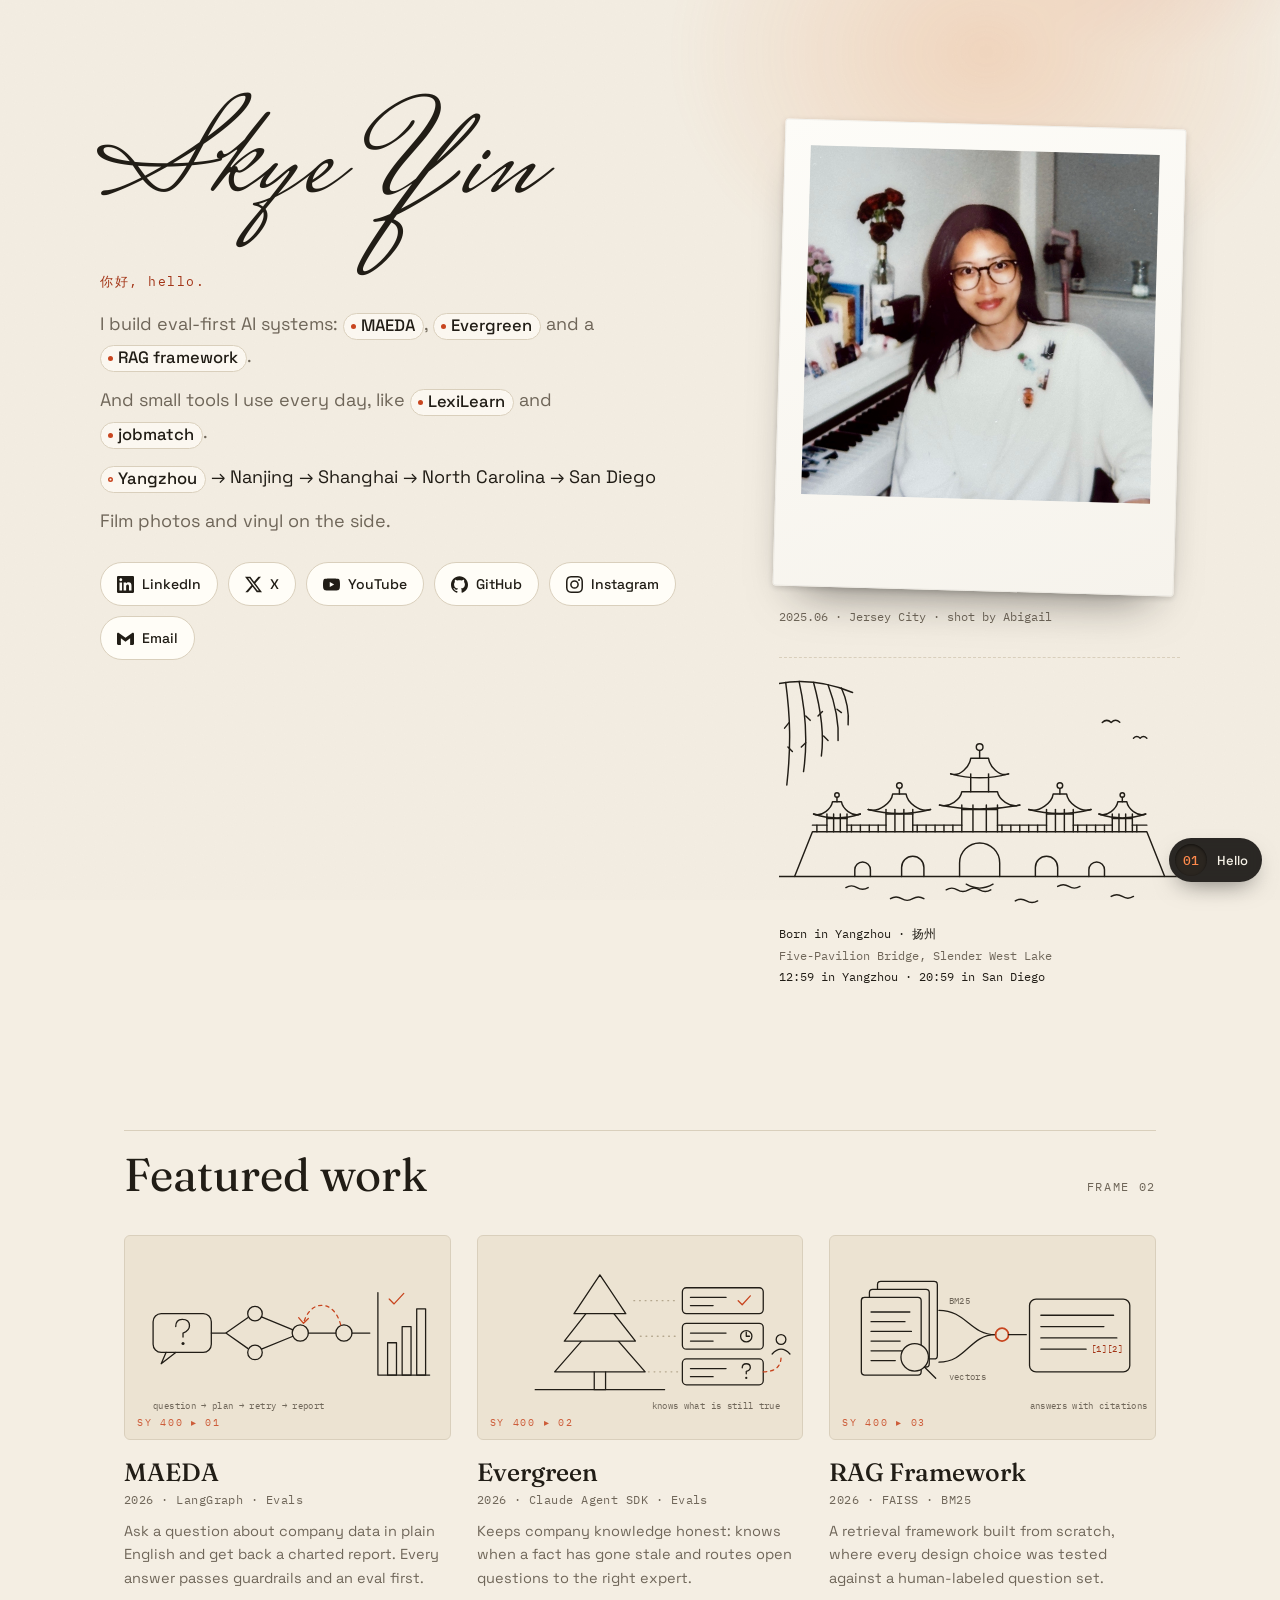
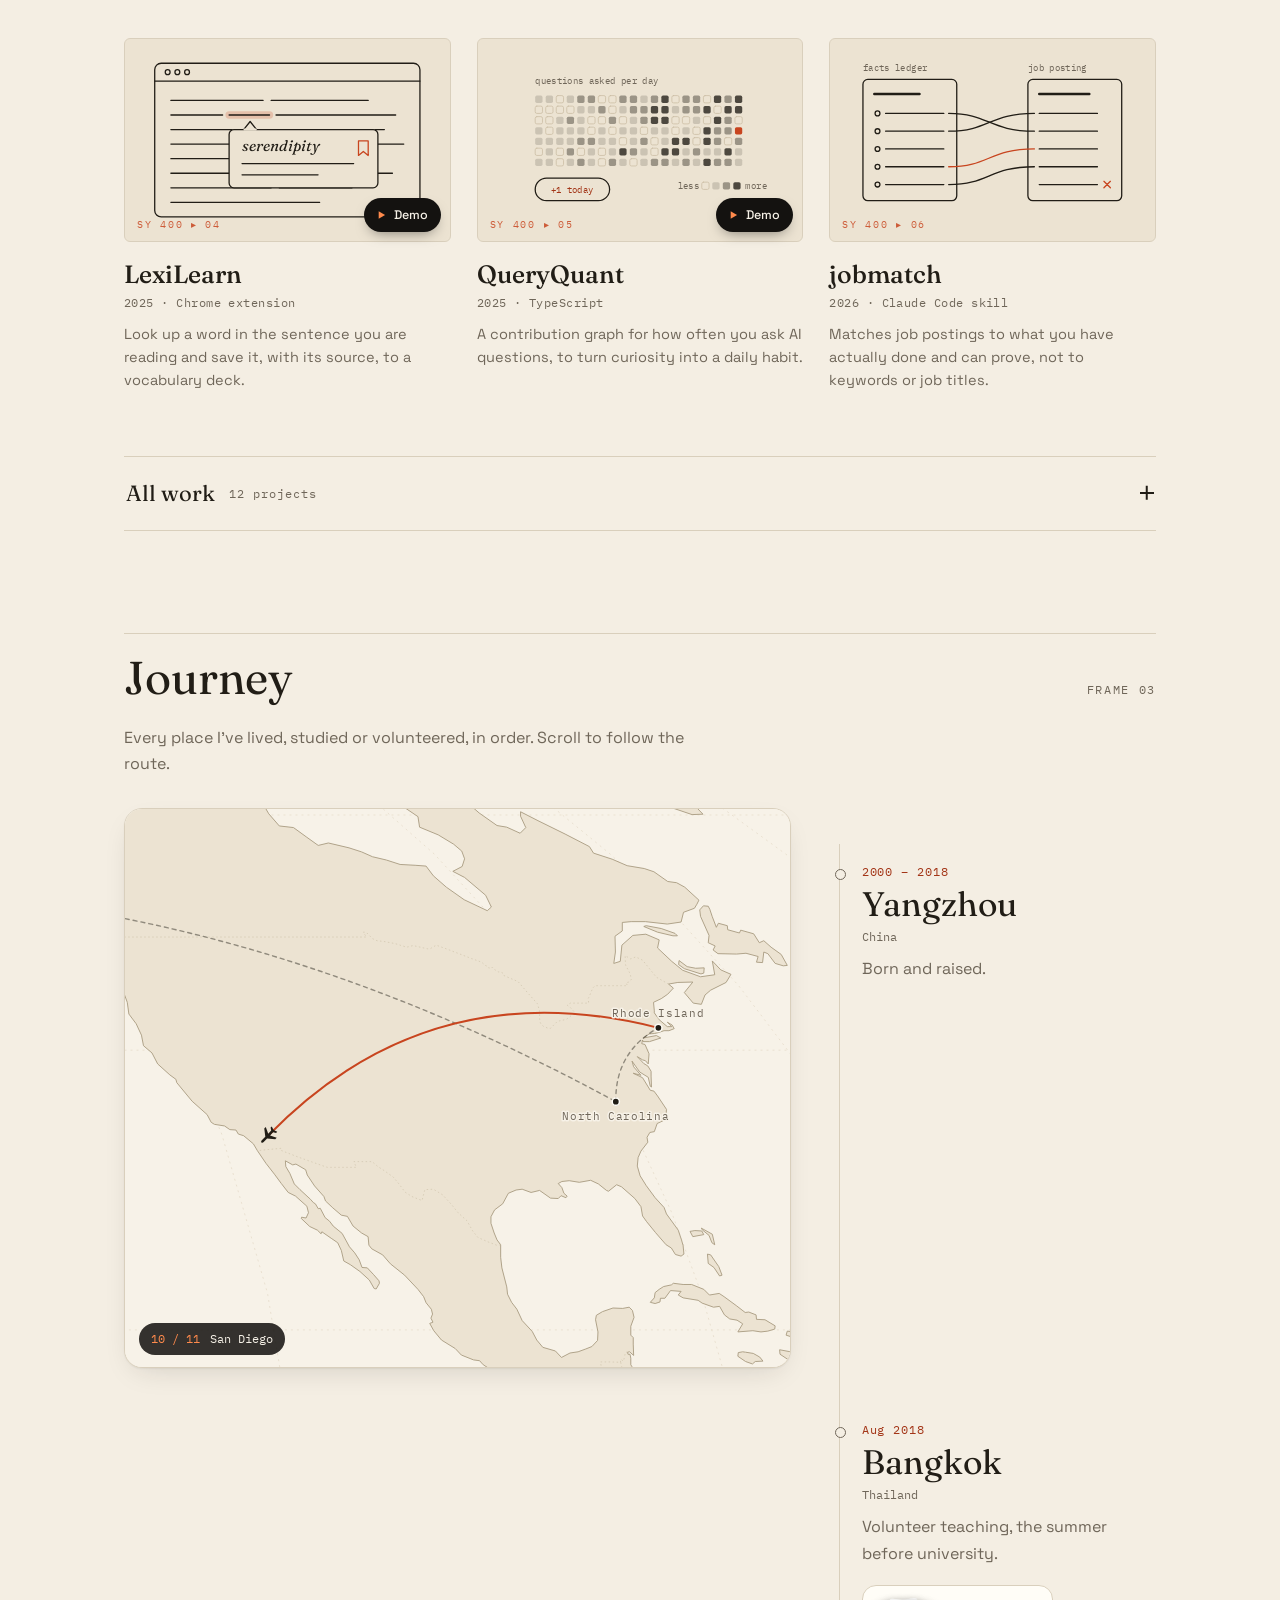
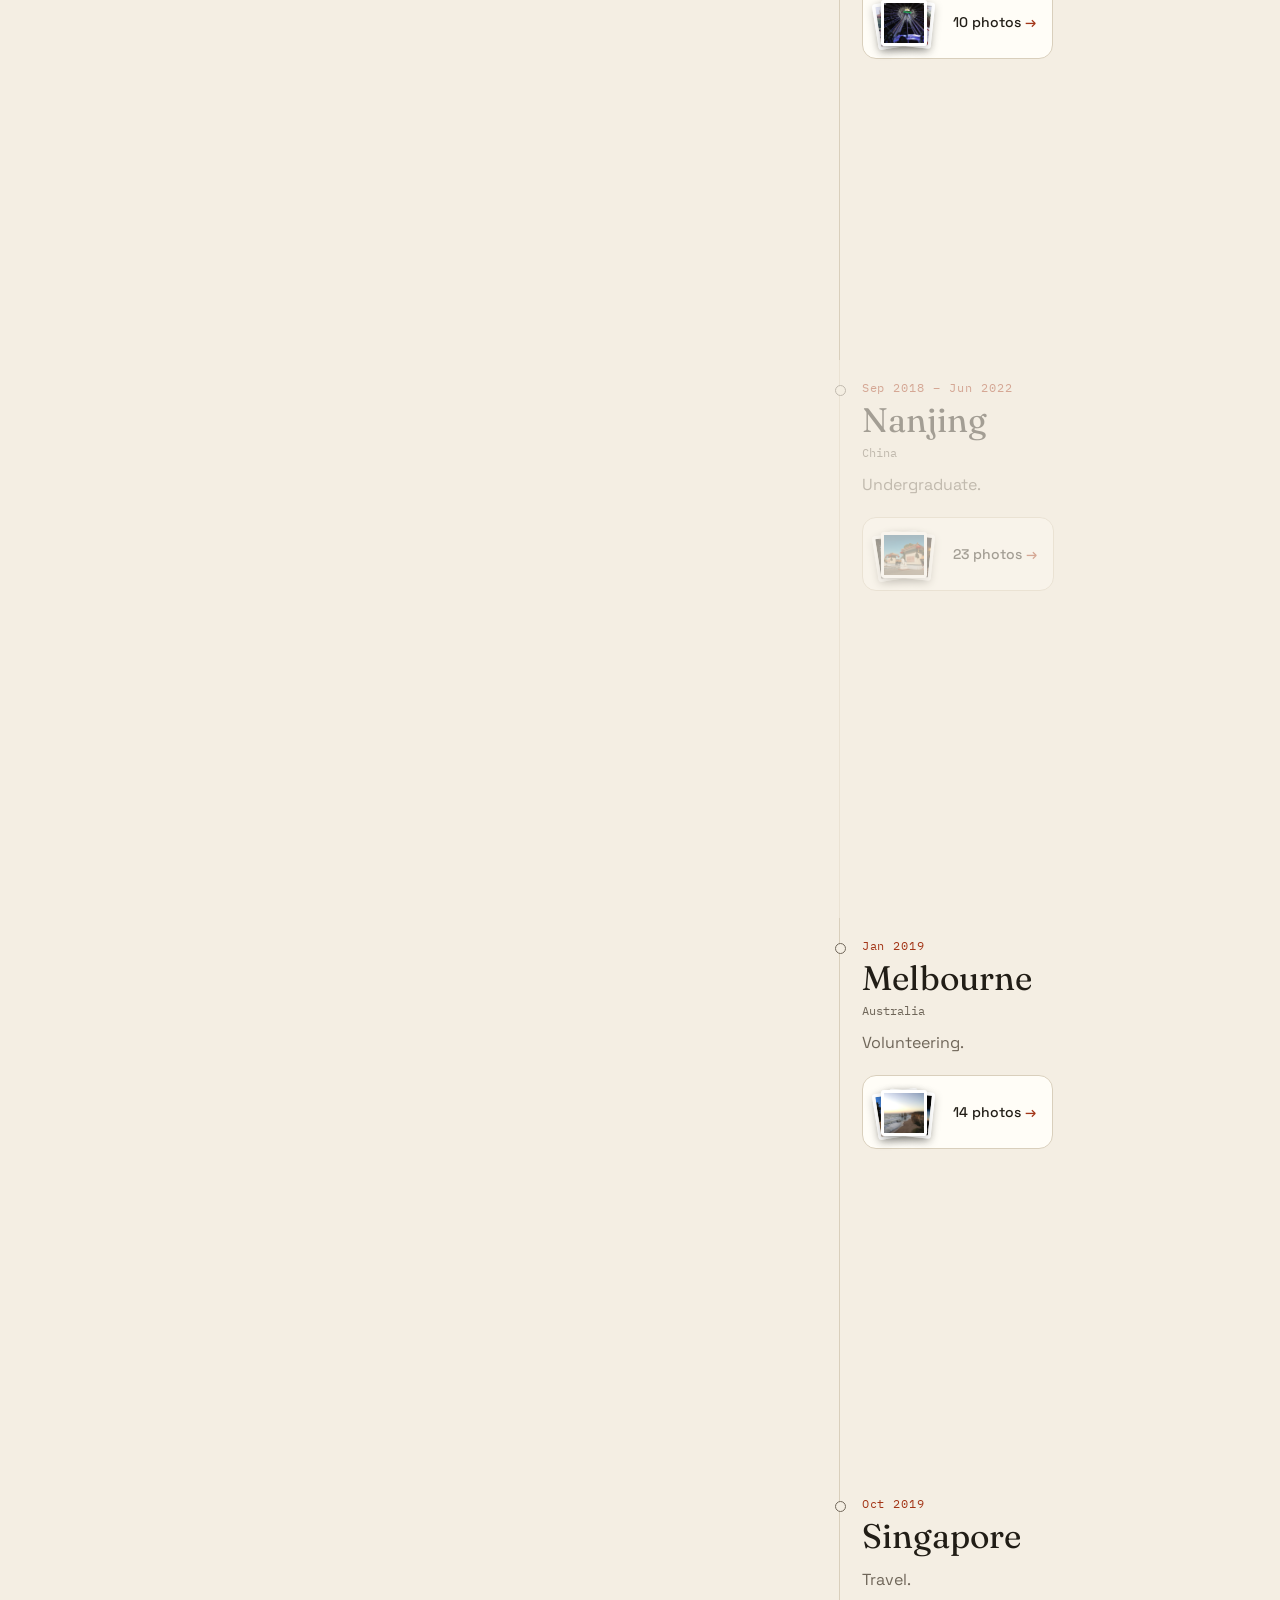
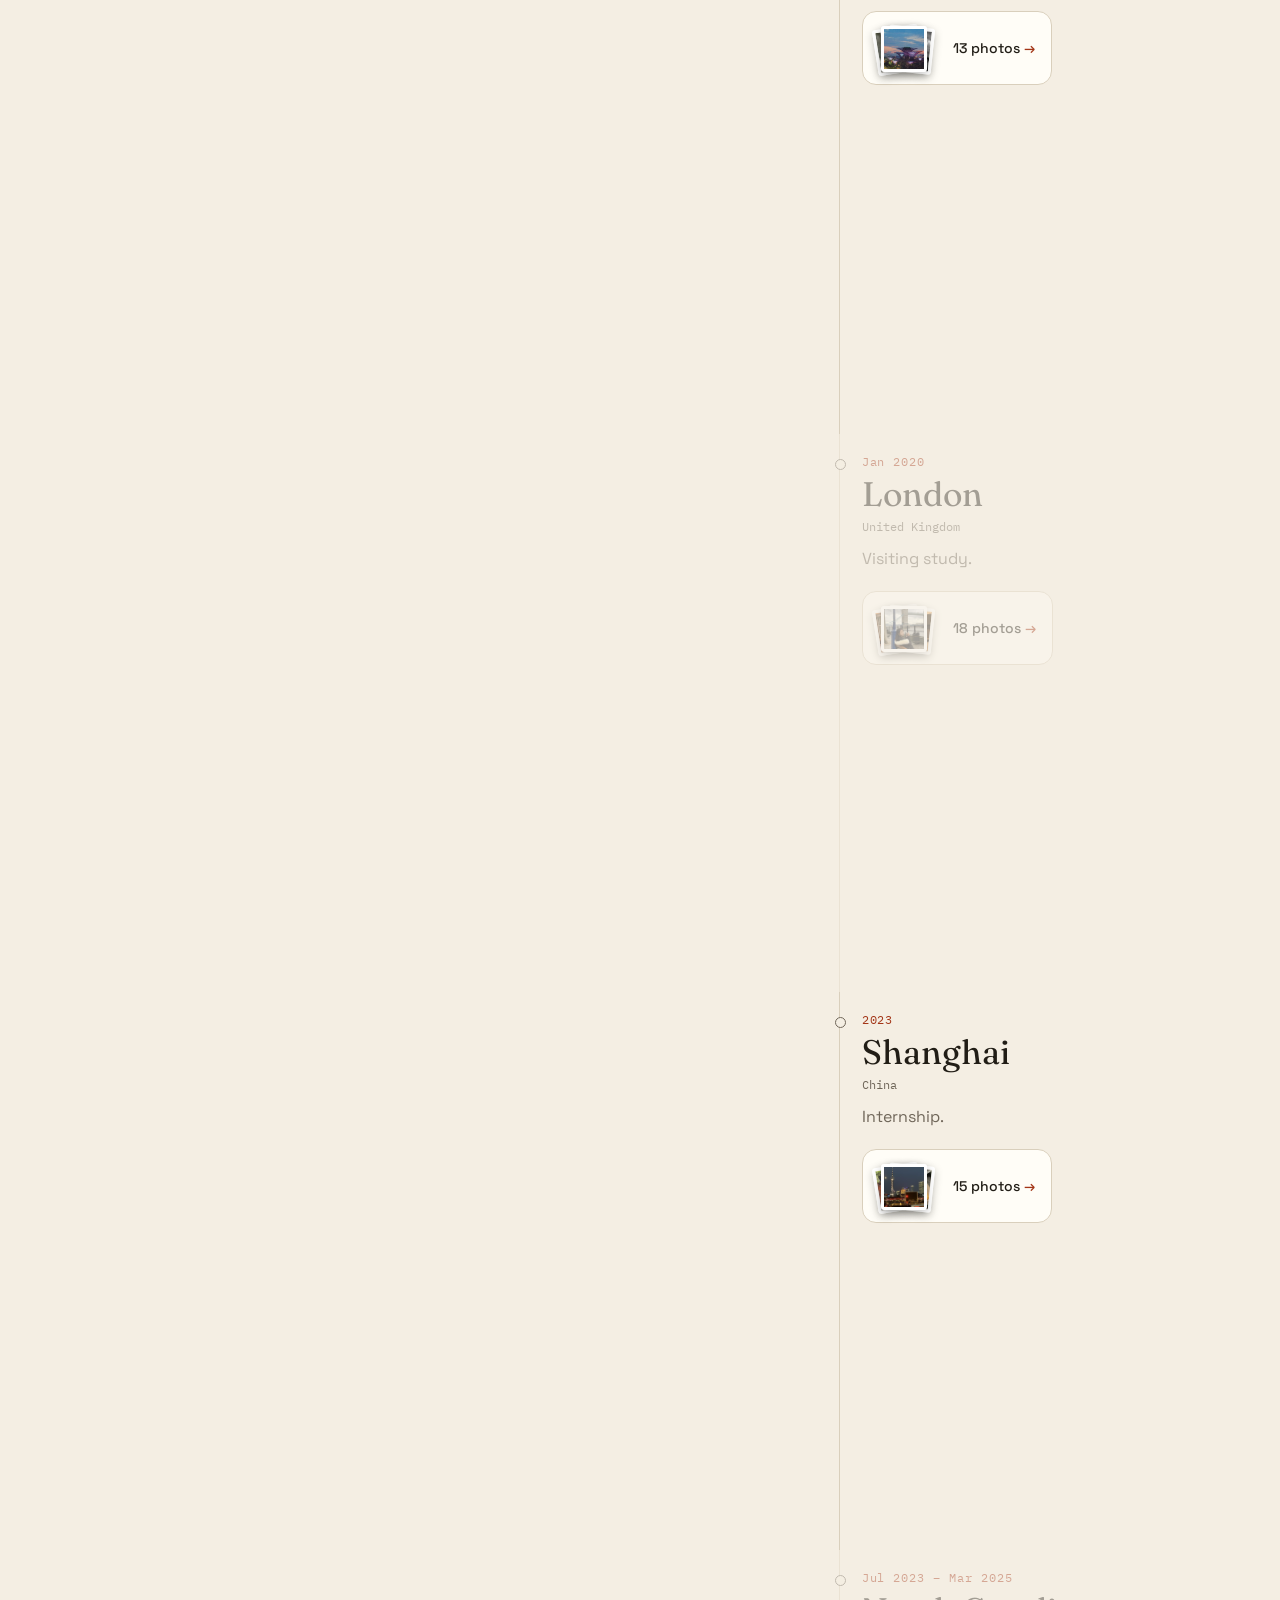
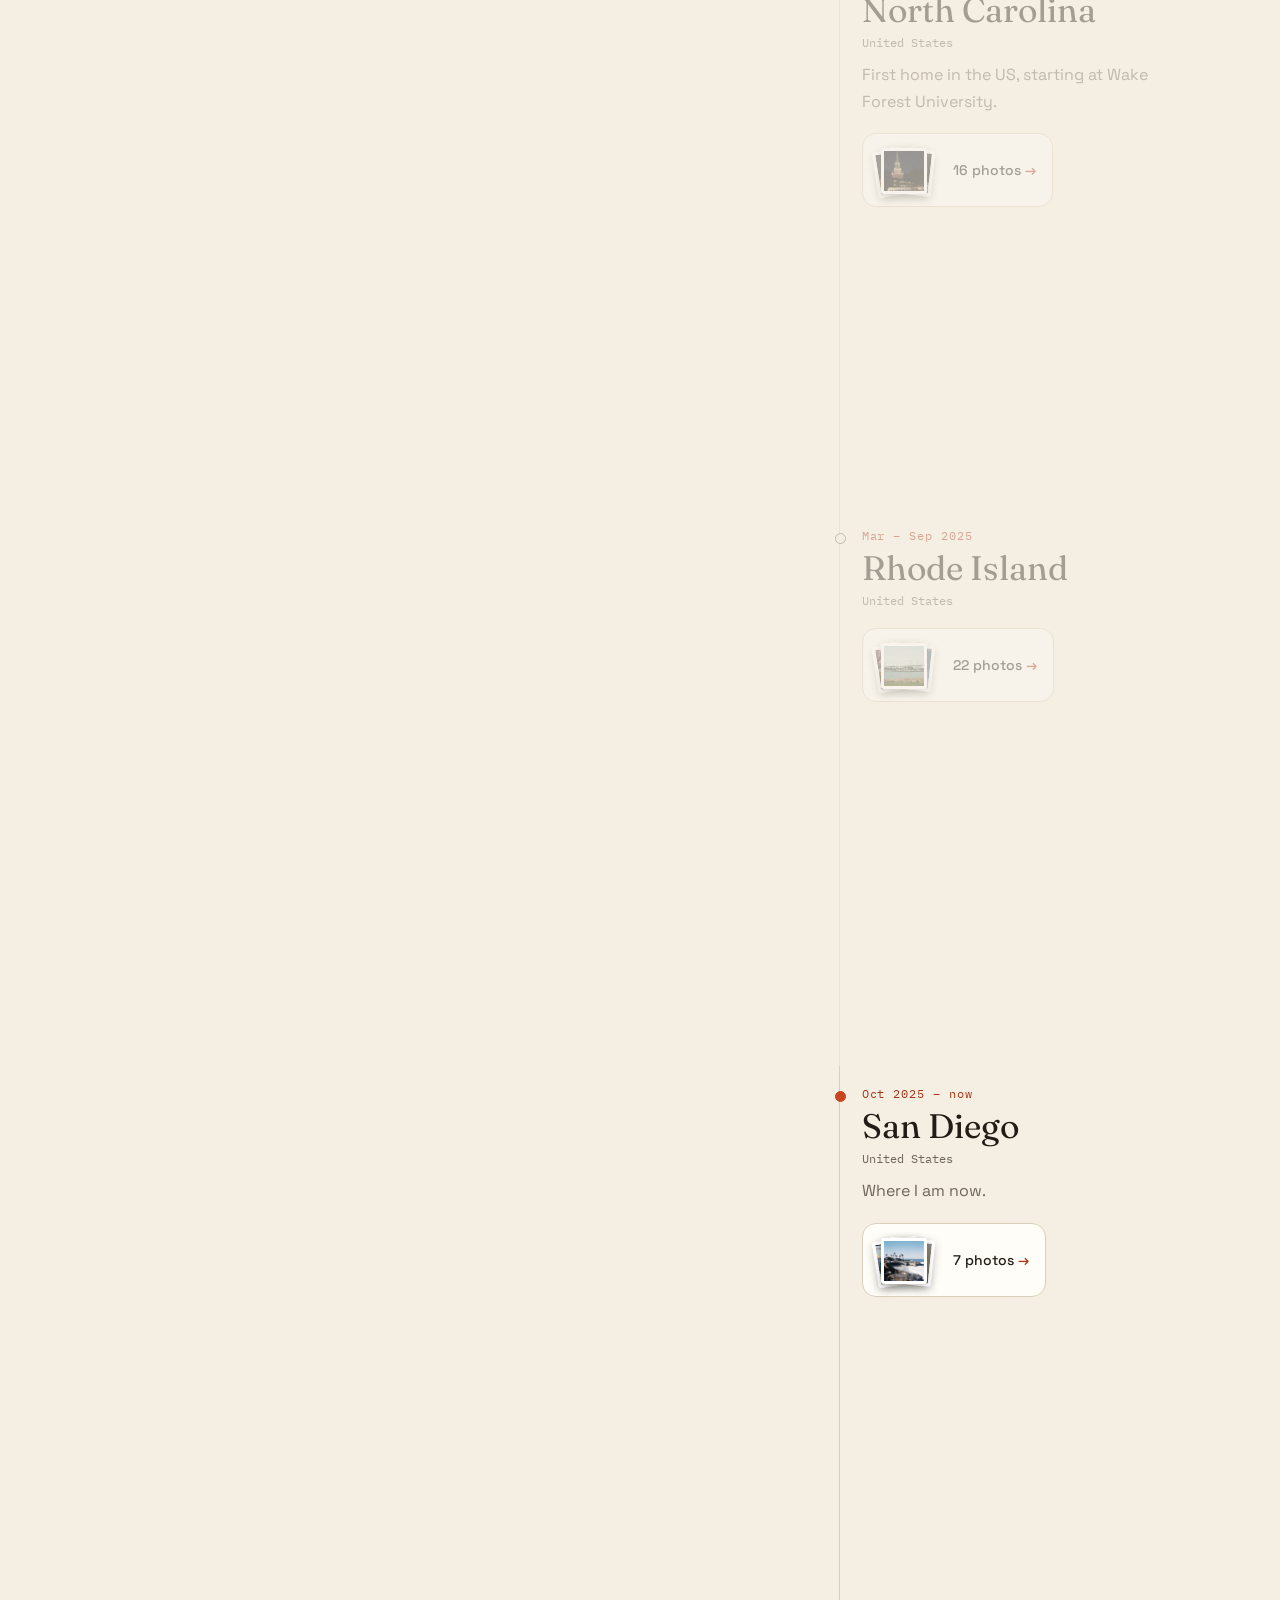
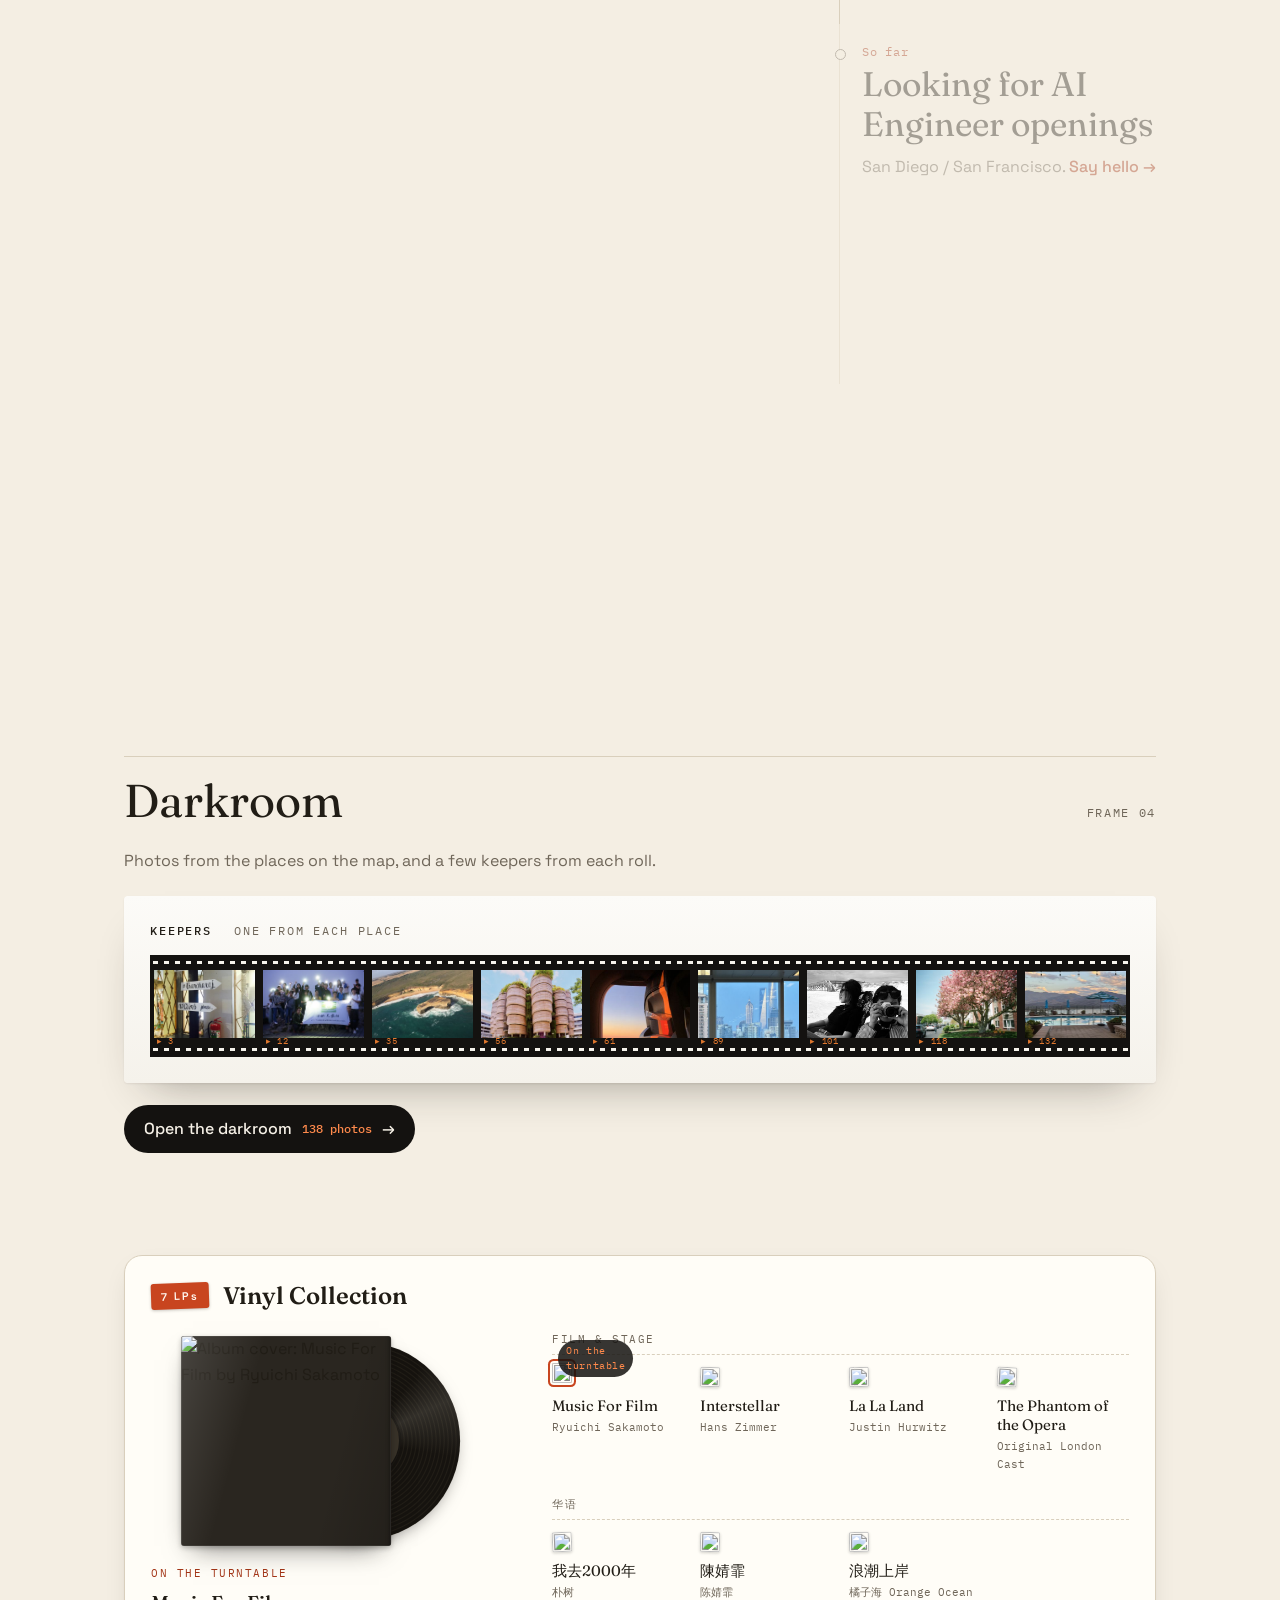
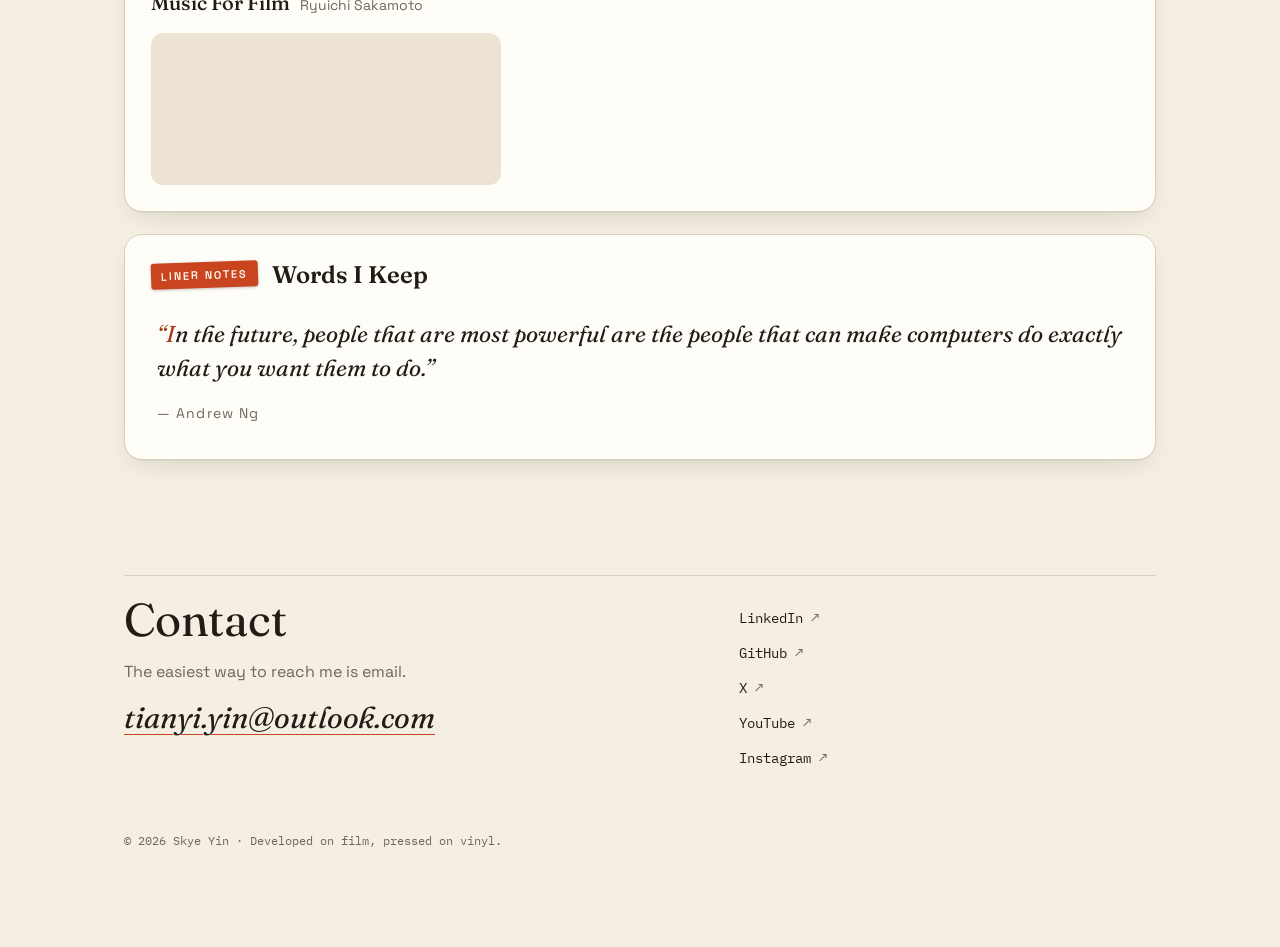
==== commit 47c3bbe8: "Tidy the intro: no brackets around chips, route kept on whole words Co-Authored-By: Claude Opus 5.5 " ====
--- a/index.html
+++ b/index.html
@@ -31,8 +31,10 @@
         <h1 class="signature"><span class="signature-ink">Skye Yin</span></h1>
         <div class="hello-story">
           <p class="story-line story-greet"><span lang="zh">你好</span>, hello.</p>
-          <p class="story-line">I build eval-first AI systems (<a class="chip" href="#work-maeda">MAEDA</a>, <a class="chip" href="#work-evergreen">Evergreen</a>, a <a class="chip" href="#work-rag">RAG framework</a>) and small tools I use every day (<a class="chip" href="#work-lexilearn">LexiLearn</a>, <a class="chip" href="#work-jobmatch">jobmatch</a>).</p>
-          <p class="story-line"><a class="chip chip-place" href="#journey">Yangzhou</a> → Nanjing → Shanghai → North Carolina → San Diego. Film photos and vinyl on the side.</p>
+          <p class="story-line">I build eval-first AI systems: <a class="chip" href="#work-maeda">MAEDA</a>, <a class="chip" href="#work-evergreen">Evergreen</a> and a <span class="nw"><a class="chip" href="#work-rag">RAG framework</a>.</span></p>
+          <p class="story-line">And small tools I use every day, like <a class="chip" href="#work-lexilearn">LexiLearn</a> and <span class="nw"><a class="chip" href="#work-jobmatch">jobmatch</a>.</span></p>
+          <p class="story-line route"><a class="chip chip-place" href="#journey">Yangzhou</a> <span class="nw">→ Nanjing</span> <span class="nw">→ Shanghai</span> <span class="nw">→ North Carolina</span> <span class="nw">→ San Diego</span></p>
+          <p class="story-line">Film photos and vinyl on the side.</p>
         </div>
         <nav class="social-row" aria-label="Social links">
           <a class="social-link" href="https://www.linkedin.com/in/skye-yin/" target="_blank" rel="noopener" aria-label="LinkedIn">
--- a/styles.css
+++ b/styles.css
@@ -114,27 +114,30 @@
 .chip {
   display: inline-flex;
   align-items: center;
-  gap: 6px;
-  padding: 0 10px 1px 8px;
-  margin: 0 1px;
+  gap: 5px;
+  padding: 0 8px 0 7px;
   border: 1px solid var(--line);
   border-radius: 999px;
-  background: var(--card);
+  background: rgba(255, 253, 247, 0.7);
   color: var(--ink);
+  font-size: 0.92em;
   font-weight: 500;
+  line-height: 1.5;
   text-decoration: none;
   white-space: nowrap;
-  line-height: 1.6;
+  vertical-align: 0.04em;
   transition: border-color 0.2s ease, color 0.2s ease;
 }
 .chip::before {
   content: "";
-  width: 6px;
-  height: 6px;
+  width: 5px;
+  height: 5px;
   border-radius: 50%;
   background: var(--accent);
 }
 a.chip:hover { border-color: var(--accent); color: var(--accent-ink); }
+.nw { white-space: nowrap; }
+.story-line.route { color: var(--ink); }
 .chip-place::before { background: transparent; box-shadow: inset 0 0 0 1.5px var(--accent); }
 
 .hello .social-row { margin-top: 26px; }
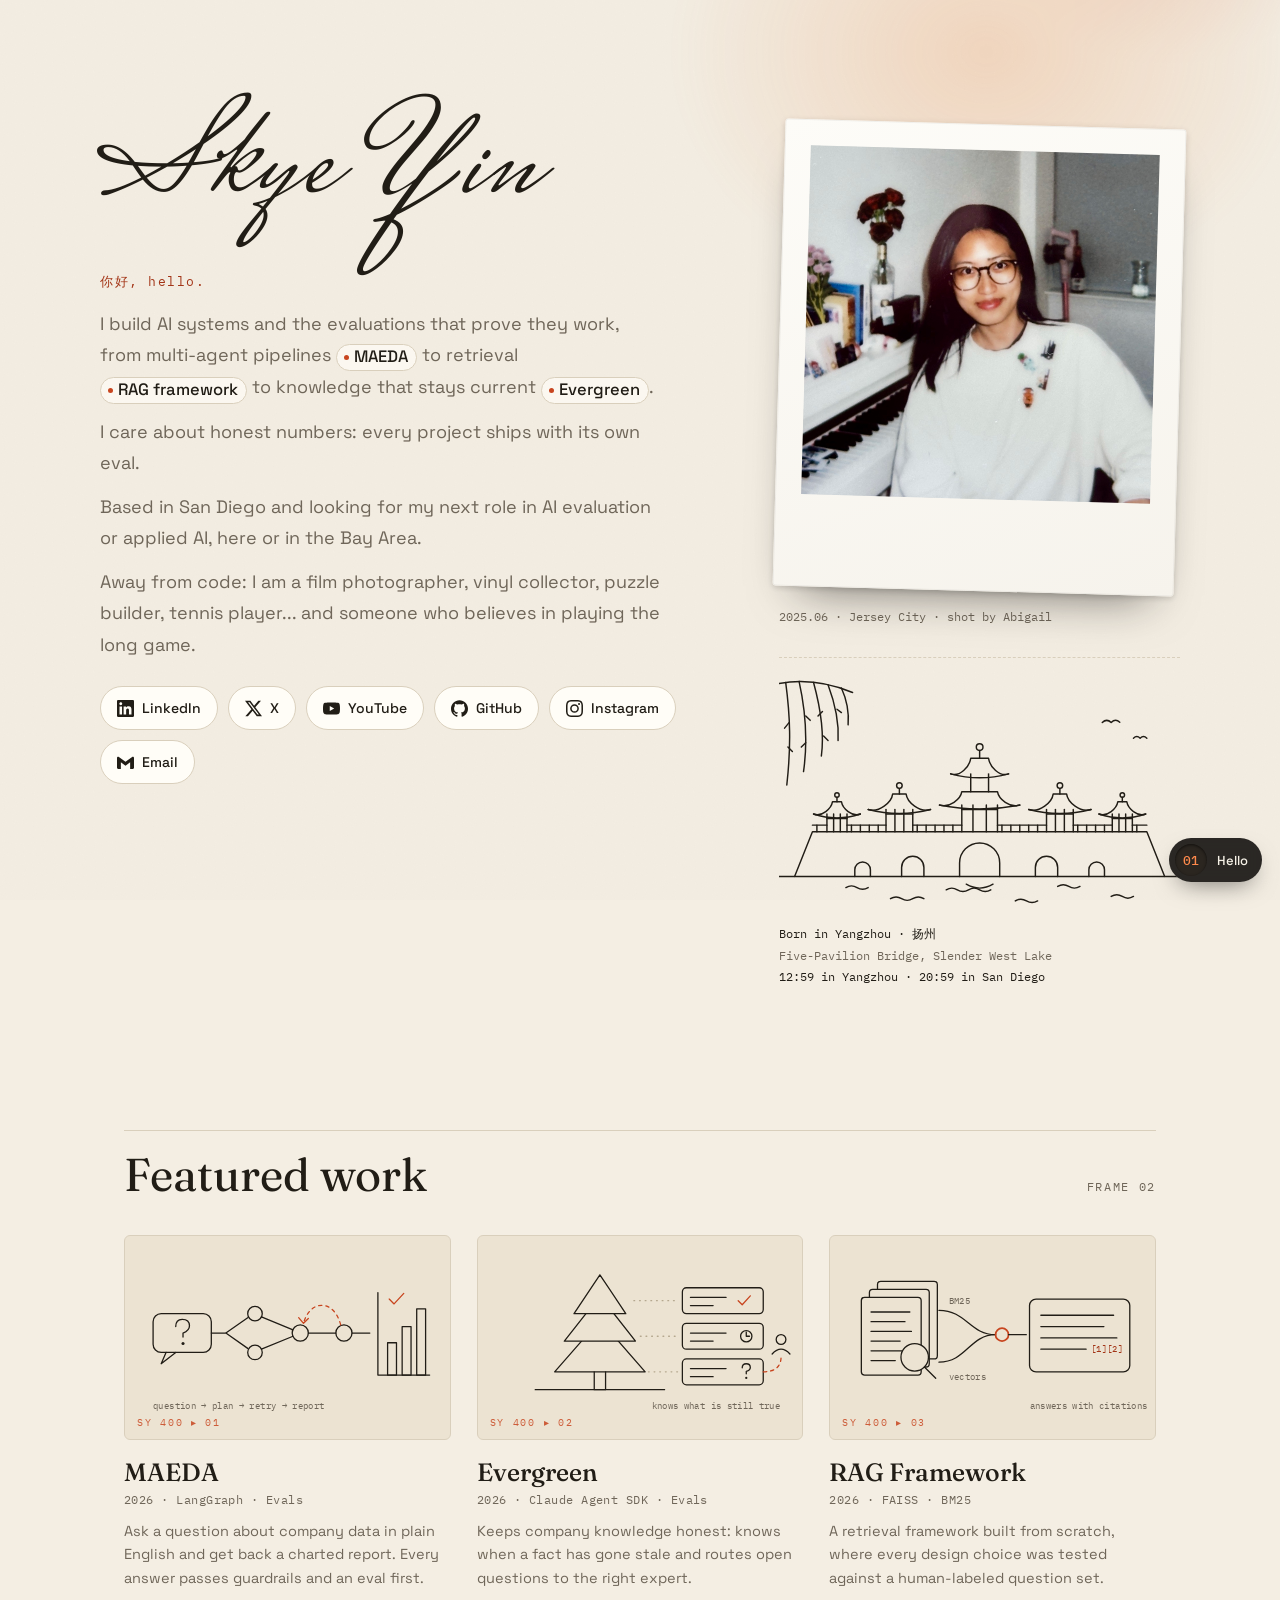
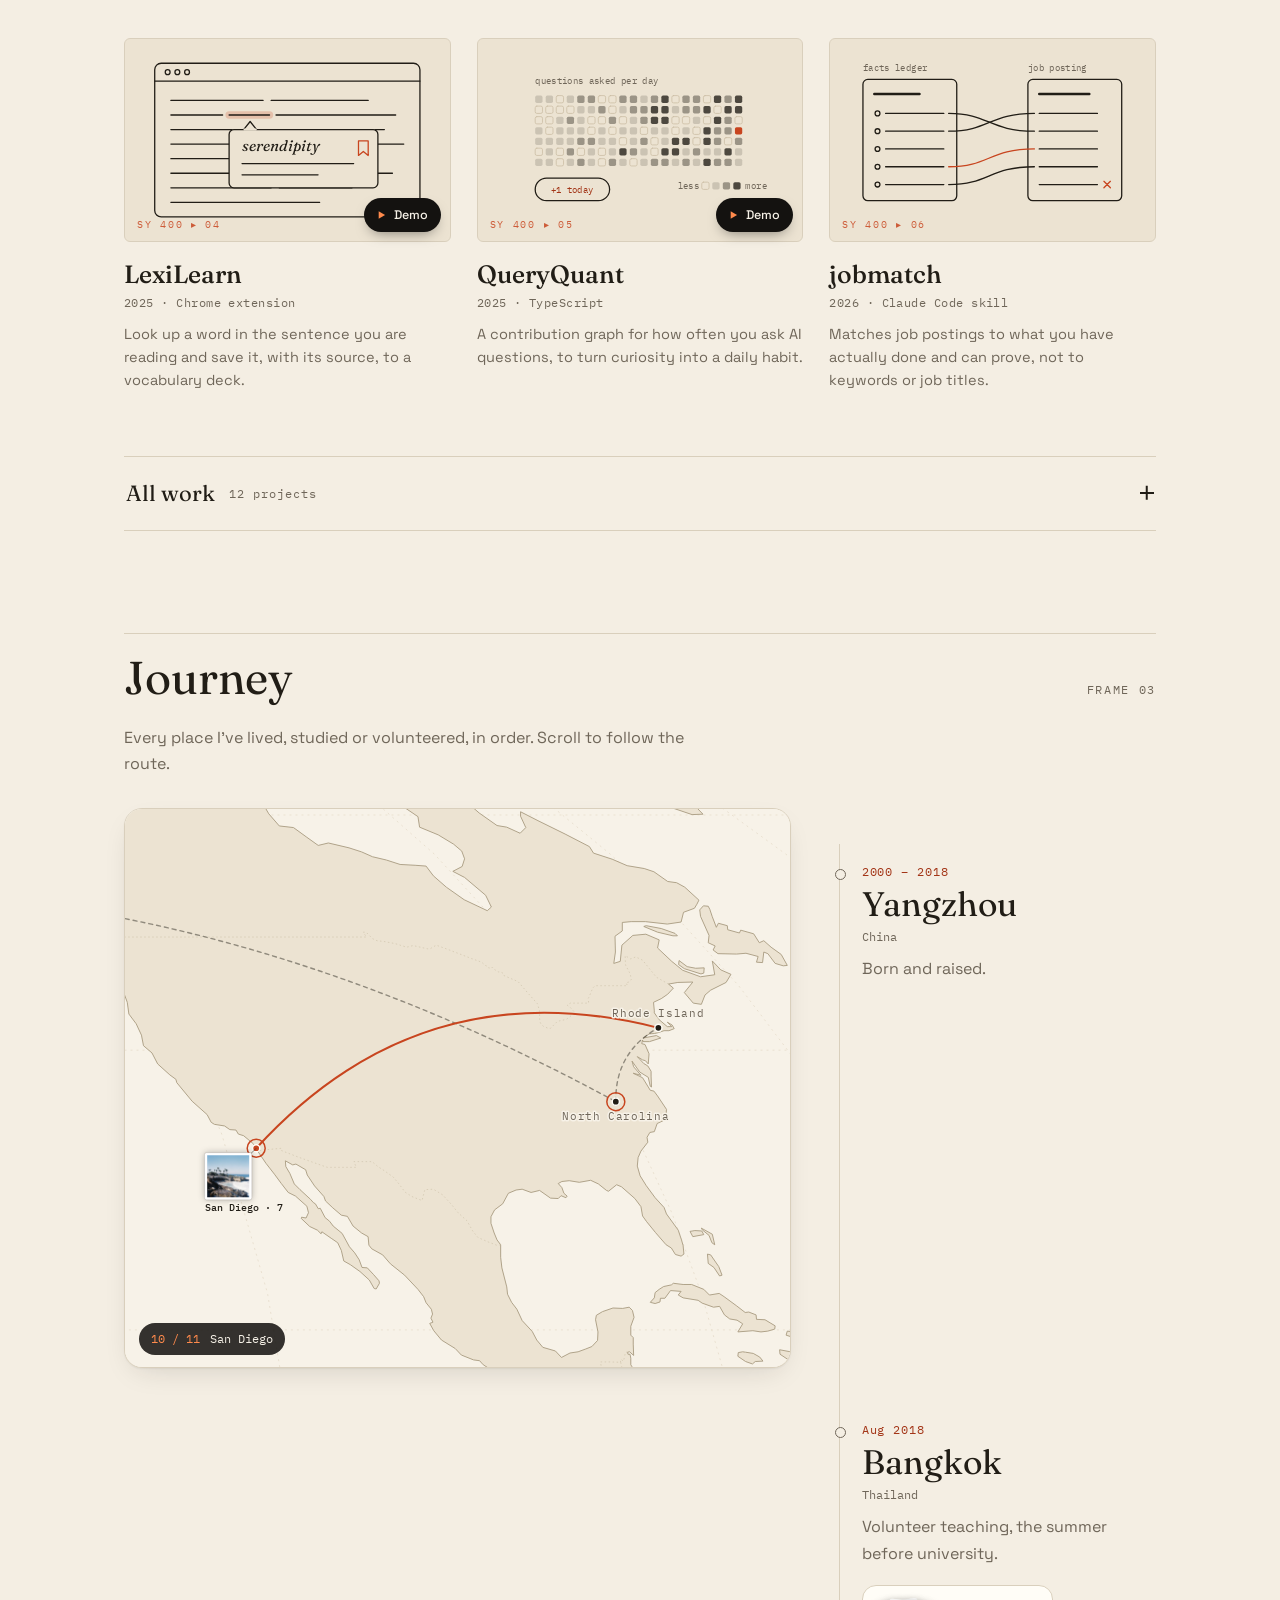
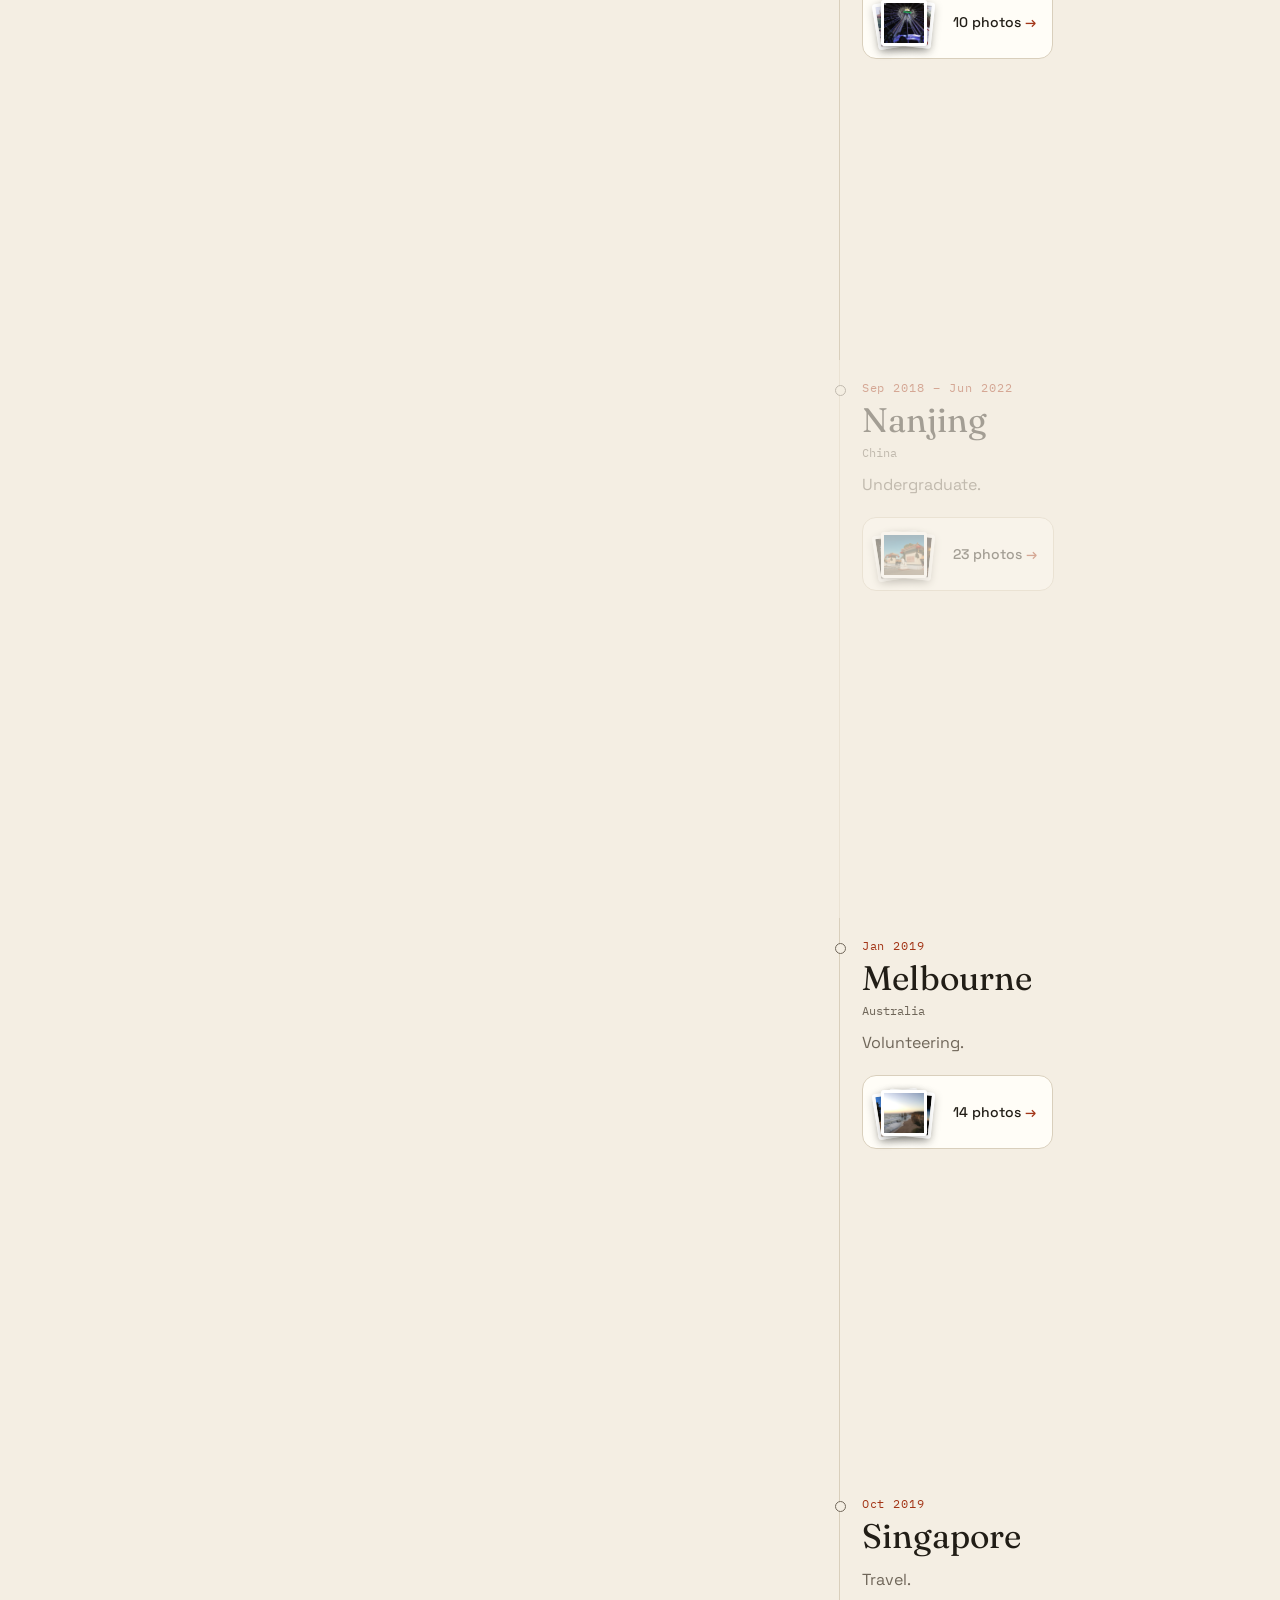
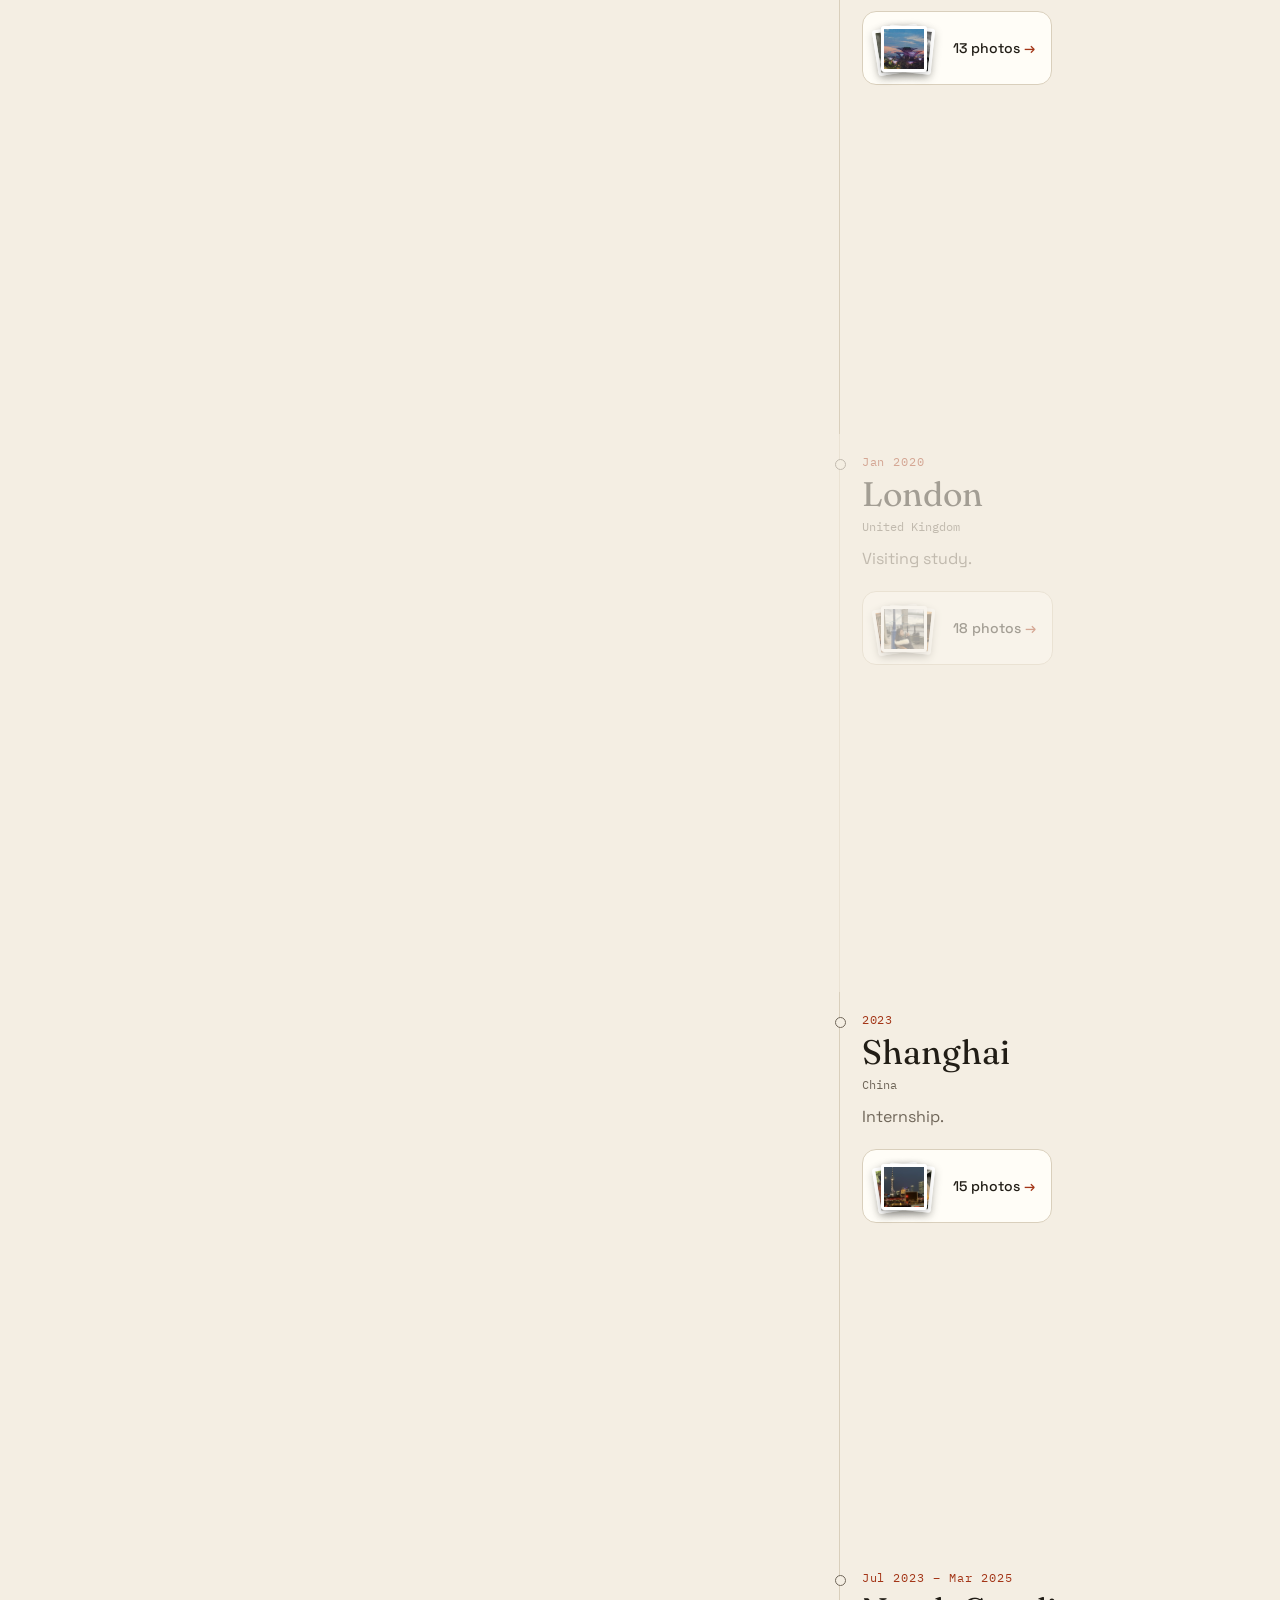
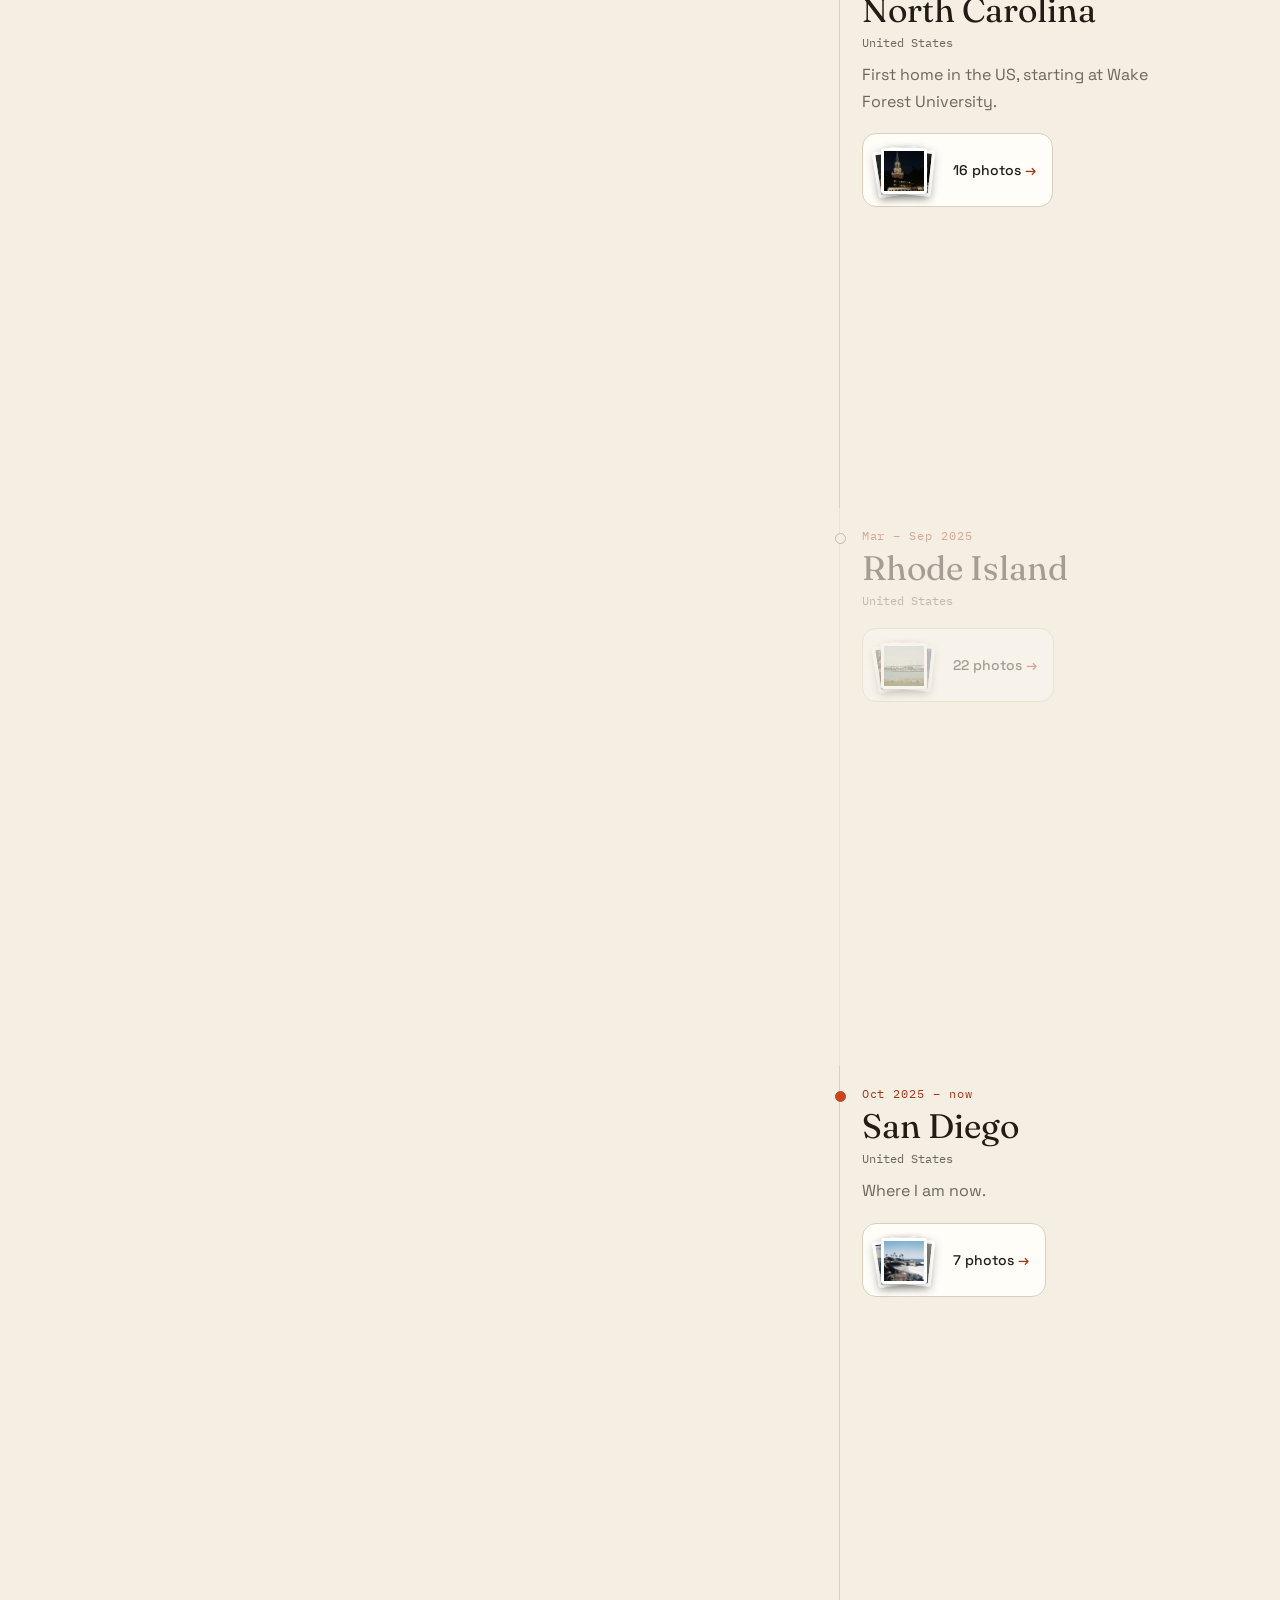
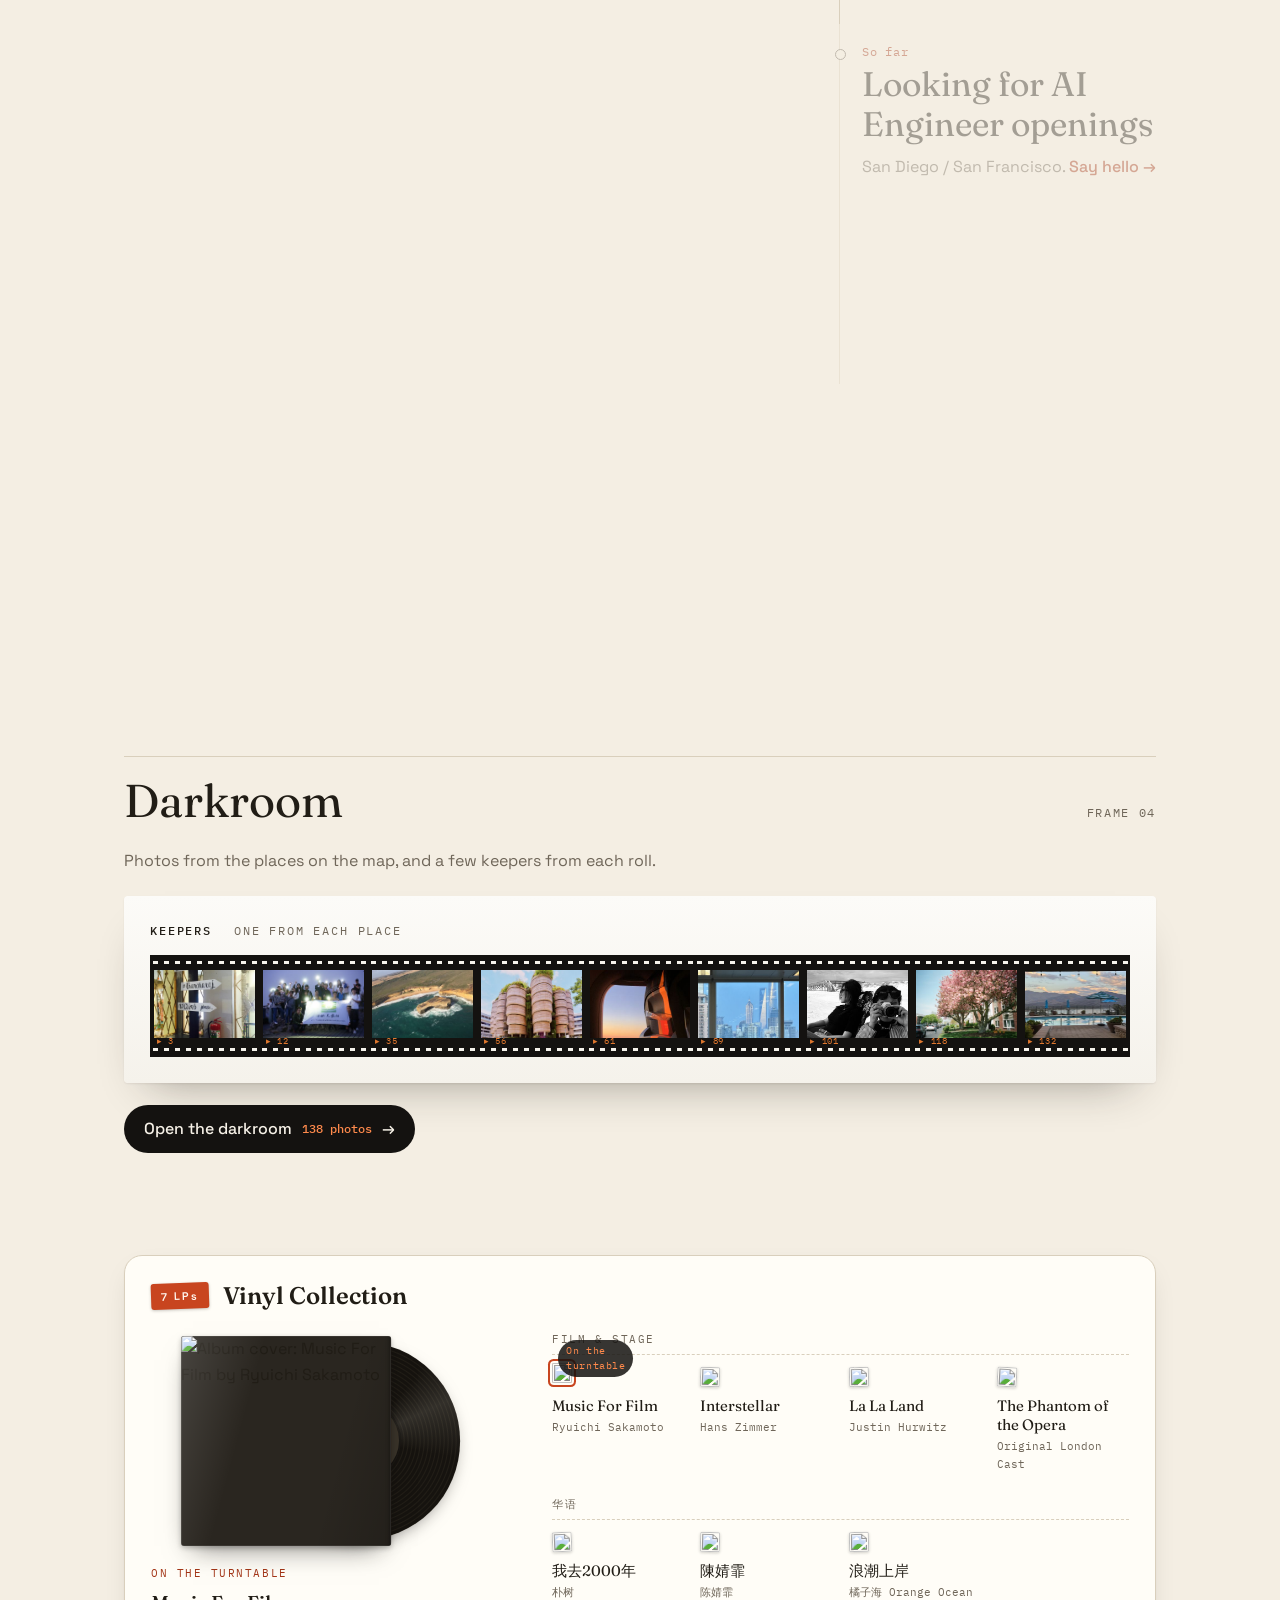
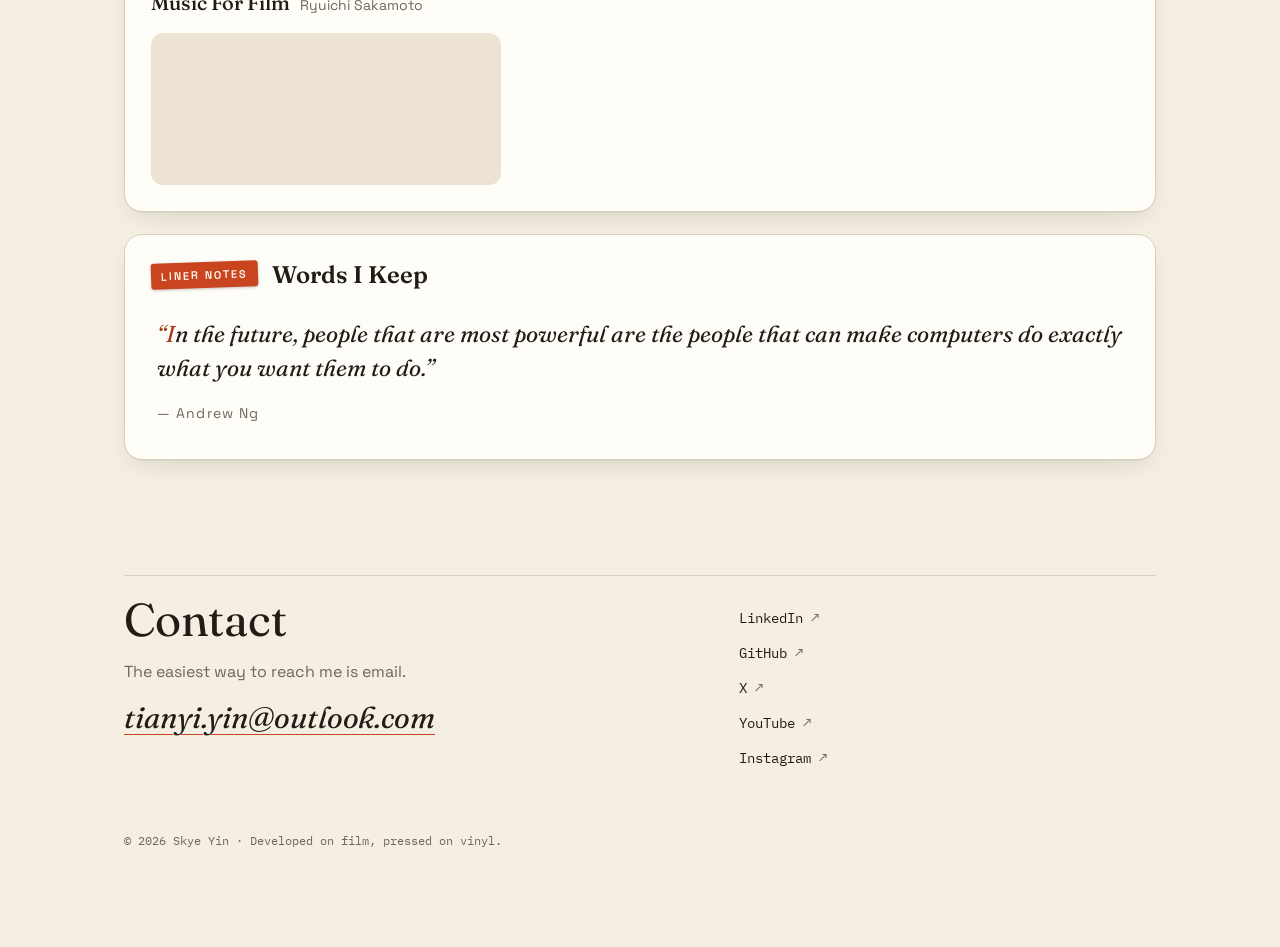
==== commit b227a0fc: "Switch the intro to version D in Skye's words Co-Authored-By: Claude Opus 5.5 <noreply@anthropic.com" ====
--- a/index.html
+++ b/index.html
@@ -31,10 +31,10 @@
         <h1 class="signature"><span class="signature-ink">Skye Yin</span></h1>
         <div class="hello-story">
           <p class="story-line story-greet"><span lang="zh">你好</span>, hello.</p>
-          <p class="story-line">I build eval-first AI systems: <a class="chip" href="#work-maeda">MAEDA</a>, <a class="chip" href="#work-evergreen">Evergreen</a> and a <span class="nw"><a class="chip" href="#work-rag">RAG framework</a>.</span></p>
-          <p class="story-line">And small tools I use every day, like <a class="chip" href="#work-lexilearn">LexiLearn</a> and <span class="nw"><a class="chip" href="#work-jobmatch">jobmatch</a>.</span></p>
-          <p class="story-line route"><a class="chip chip-place" href="#journey">Yangzhou</a> <span class="nw">→ Nanjing</span> <span class="nw">→ Shanghai</span> <span class="nw">→ North Carolina</span> <span class="nw">→ San Diego</span></p>
-          <p class="story-line">Film photos and vinyl on the side.</p>
+          <p class="story-line">I build AI systems and the evaluations that prove they work, from multi-agent pipelines <span class="nw"><a class="chip" href="#work-maeda">MAEDA</a></span> to retrieval <span class="nw"><a class="chip" href="#work-rag">RAG framework</a></span> to knowledge that stays current <span class="nw"><a class="chip" href="#work-evergreen">Evergreen</a>.</span></p>
+          <p class="story-line">I care about honest numbers: every project ships with its own eval.</p>
+          <p class="story-line">Based in San Diego and looking for my next role in AI evaluation or applied AI, here or in the Bay Area.</p>
+          <p class="story-line">Away from code: I am a film photographer, vinyl collector, puzzle builder, tennis player... and someone who believes in playing the long game.</p>
         </div>
         <nav class="social-row" aria-label="Social links">
           <a class="social-link" href="https://www.linkedin.com/in/skye-yin/" target="_blank" rel="noopener" aria-label="LinkedIn">
